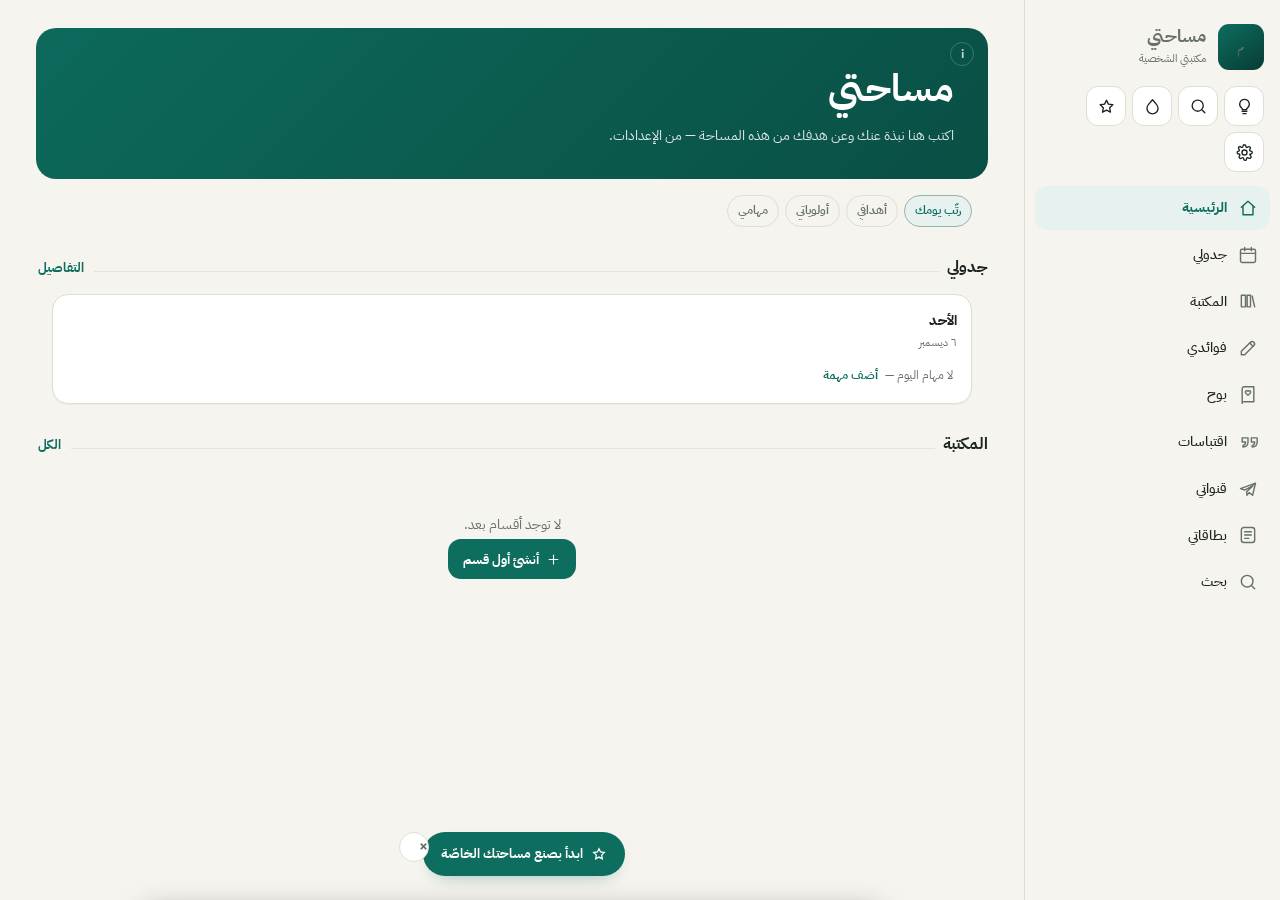
==== site/index.html @ 64d1a6f1 "عامل الخدمة: لا يكرّر تخزين نماذج التفريغ — 2.3.1 Co-Authored-By: Claude Fable 5.1 <noreply@anthropi" ====
<!DOCTYPE html>
<html lang="ar" dir="rtl">
<head>
<meta charset="utf-8">
<meta name="viewport" content="width=device-width, initial-scale=1, viewport-fit=cover, interactive-widget=resizes-content">
<meta name="color-scheme" content="light dark">
<meta name="theme-color" content="#0d6e5f">
<meta name="description" content="مساحتي — مكتبتك الشخصية: دروسك وملفاتك وفوائدك وجدولك في مكان واحد، تعمل على هاتفك وحاسوبك وتحفظ كل شيء في جهازك.">
<meta name="application-name" content="مساحتي">
<meta name="apple-mobile-web-app-capable" content="yes">
<meta name="mobile-web-app-capable" content="yes">
<meta name="apple-mobile-web-app-status-bar-style" content="black-translucent">
<meta name="apple-mobile-web-app-title" content="مساحتي">
<meta name="format-detection" content="telephone=no">
<meta property="og:title" content="مساحتي — مكتبتي الشخصية">
<meta property="og:description" content="دروسك وملفاتك وفوائدك وجدولك في مكان واحد.">
<meta property="og:type" content="website">
<meta property="og:image" content="icons/og.jpg">
<title>مساحتي</title>
<link rel="manifest" href="manifest.webmanifest">
<link rel="icon" href="icons/favicon.svg" type="image/svg+xml">
<link rel="icon" href="icons/icon-192.png" sizes="192x192" type="image/png">
<link rel="apple-touch-icon" href="icons/apple-touch-icon.png">
<link rel="preconnect" href="https://fonts.googleapis.com">
<link rel="preconnect" href="https://fonts.gstatic.com" crossorigin>
<link id="fontsCore" href="https://fonts.googleapis.com/css2?family=IBM+Plex+Sans+Arabic:wght@400;500;600;700&family=Amiri:wght@400;700&family=Aref+Ruqaa:wght@400;700&display=swap" rel="stylesheet">
<script id="pdfjs" src="lib/pdf.min.js" defer></script>
<style>
:root{
  --acc:#0d6e5f;
  --bg:#f7f5f0; --bg2:#efece4; --card:#fff; --ink:#1d2321; --muted:#6c7471;
  --line:#e4dfd4; --acc-soft:#e7f1ef; --gold:#a97f2e; --gold-soft:#f6efdd;
  --shadow:0 1px 2px rgba(24,38,34,.05), 0 8px 24px -12px rgba(24,38,34,.18);
  --radius:18px;
  --ui:'IBM Plex Sans Arabic','Tajawal','Segoe UI',Tahoma,system-ui,sans-serif;
  --serif:'Amiri','Noto Naskh Arabic','Traditional Arabic',serif;
  --disp:'Aref Ruqaa','Amiri',serif;
  --side:256px;
  --safeb:env(safe-area-inset-bottom, 0px);
}
@media (prefers-color-scheme: dark){
  :root:not([data-theme="light"]){
    --bg:#101413; --bg2:#171c1a; --card:#191f1d; --ink:#e9eae7; --muted:#99a29e;
    --line:#293230; --acc-soft:#14302b; --gold:#d9b463; --gold-soft:#2a2418;
    --shadow:0 1px 2px rgba(0,0,0,.3), 0 12px 28px -14px rgba(0,0,0,.7);
  }
}
:root[data-theme="dark"]{
  --bg:#101413; --bg2:#171c1a; --card:#191f1d; --ink:#e9eae7; --muted:#99a29e;
  --line:#293230; --acc-soft:#14302b; --gold:#d9b463; --gold-soft:#2a2418;
  --shadow:0 1px 2px rgba(0,0,0,.3), 0 12px 28px -14px rgba(0,0,0,.7);
}
/* شامواه: ورق مصفرّ يريح العين */
:root[data-theme="sepia"]{
  --bg:#f2e8d5; --bg2:#ebdfc7; --card:#faf3e4; --ink:#3b3226; --muted:#7d705c;
  --line:#ddcfb4; --acc-soft:#e3ecdf; --gold:#96702a; --gold-soft:#f0e3c6;
  --shadow:0 1px 2px rgba(80,60,30,.07), 0 8px 22px -14px rgba(80,60,30,.3);
}
*{box-sizing:border-box}
body{margin:0;background:var(--bg);color:var(--ink);font-family:var(--ui);font-size:15px;
  direction:rtl;-webkit-text-size-adjust:100%;overflow-wrap:anywhere;
  padding-bottom:calc(150px + var(--safeb))}
a{color:inherit;text-decoration:none}
button{font-family:inherit;color:inherit;border:0;background:none;cursor:pointer}
img{display:block;max-width:100%}
:focus-visible{outline:2px solid var(--acc);outline-offset:2px;border-radius:8px}
@media (prefers-reduced-motion:reduce){*{transition:none!important;animation:none!important}}

header{position:sticky;top:0;padding-top:env(safe-area-inset-top,0px);z-index:40;
  background:color-mix(in srgb,var(--bg) 88%,transparent);backdrop-filter:blur(14px) saturate(1.3);
  border-bottom:1px solid var(--line)}
.hwrap{max-width:1100px;margin:0 auto;padding:10px 16px;display:flex;align-items:center;gap:10px}
.brand{display:flex;align-items:center;gap:10px;min-width:0}
.logo{width:36px;height:36px;border-radius:11px;background:linear-gradient(145deg,var(--acc),color-mix(in srgb,var(--acc) 55%,#000));
  display:grid;place-items:center;color:#fff;font-weight:800;font-size:16px;flex:none;box-shadow:var(--shadow);font-family:var(--disp)}
.brand b{font-size:15.5px;font-weight:800;display:block;line-height:1.25}
.logo.haspic{background-size:cover;background-position:center;color:transparent;font-size:0}
.avprev{width:44px;height:44px;border-radius:14px;display:grid;place-items:center;flex:none;
  background:var(--acc-soft);color:var(--acc);font-weight:800;font-size:17px;
  background-size:cover;background-position:center;border:1px solid var(--line)}
.brand span{font-size:11.5px;color:var(--muted)}
.hbtns{margin-inline-start:auto;display:flex;gap:6px}
.iconbtn{width:38px;height:38px;border-radius:12px;display:grid;place-items:center;border:1px solid var(--line);
  background:var(--card);transition:.15s}
.iconbtn:hover{border-color:var(--acc);color:var(--acc)}
.iconbtn svg{width:19px;height:19px;stroke:currentColor;fill:none;stroke-width:1.7;stroke-linecap:round;stroke-linejoin:round}
.iconbtn.on svg{fill:var(--gold);stroke:var(--gold)}
@media(max-width:520px){
  .hwrap{padding:9px 12px;gap:8px}
  #brandTag{display:none}
  .hbtns{gap:4px}
  .iconbtn{width:34px;height:34px;border-radius:10px}
  .iconbtn svg{width:17px;height:17px}
}
@media(max-width:360px){ .iconbtn{width:31px;height:31px} .iconbtn svg{width:16px;height:16px} }
nav.top{display:none;border-bottom:1px solid var(--line);background:var(--bg)}
nav.top .in{max-width:1100px;margin:0 auto;padding:0 16px;display:flex;gap:2px;flex-wrap:wrap}
nav.top a{padding:11px 13px;font-size:14px;font-weight:500;color:var(--muted);border-bottom:2px solid transparent}
nav.top a.on{color:var(--acc);border-color:var(--acc);font-weight:700}
main{max-width:1100px;margin:0 auto;padding:18px 16px 40px}

/* ---------- home ---------- */
.hero{border-radius:24px;padding:26px 20px;margin-bottom:18px;position:relative;overflow:hidden;
  background:linear-gradient(140deg,color-mix(in srgb,var(--acc) 92%,#000),color-mix(in srgb,var(--acc) 55%,#000));
  color:#fff;box-shadow:var(--shadow)}
.hero::after{content:'';position:absolute;inset:0;opacity:.14;pointer-events:none;
  background:radial-gradient(circle at 80% 10%,#fff,transparent 45%),
             repeating-linear-gradient(45deg,rgba(255,255,255,.35) 0 2px,transparent 2px 22px)}
.hero h1{position:relative;font-family:var(--disp);font-size:34px;margin:0 0 6px;line-height:1.35;text-wrap:balance}
.hero .contbtn{position:relative;z-index:2}
.hero p{position:relative;margin:0;opacity:.92;font-size:14px;line-height:1.9;max-width:60ch}
.hstats{position:relative;display:flex;gap:7px;flex-wrap:wrap;margin-top:16px}
.hstats span{font-size:11.5px;background:rgba(255,255,255,.16);border:1px solid rgba(255,255,255,.22);
  padding:5px 11px;border-radius:99px}
.hstats b{font-weight:800}

.wall{position:relative;border-radius:22px;padding:18px 14px 22px;margin-bottom:20px;
  background:var(--bg2);border:1px solid var(--line);
  background-image:radial-gradient(color-mix(in srgb,var(--ink) 9%,transparent) 1px,transparent 1px);
  background-size:14px 14px}
.wall .rope{height:2px;background:color-mix(in srgb,var(--ink) 22%,transparent);margin:6px 8px 20px;border-radius:2px}
.notes{display:flex;flex-wrap:wrap;gap:12px;justify-content:center;align-items:flex-start}
.note{position:relative;max-width:min(300px,90vw);min-width:120px;padding:18px 14px 12px;border-radius:4px;
  font-family:var(--serif);line-height:1.9;color:#2a2622;cursor:pointer;flex:0 1 auto;
  box-shadow:0 10px 20px -10px rgba(0,0,0,.45);transition:.18s}
.note:hover{transform:translateY(-3px) rotate(0deg)!important}
.note::before{content:'';position:absolute;top:-7px;left:50%;transform:translateX(-50%);
  width:16px;height:16px;border-radius:50%;background:#c05d4a;box-shadow:0 2px 4px rgba(0,0,0,.35)}
.note small{display:block;margin-top:10px;font-family:var(--ui);font-size:10.5px;opacity:.6}
.contbtn{position:relative;display:inline-flex;align-items:center;gap:8px;margin-top:16px;
  background:rgba(255,255,255,.18);border:1px solid rgba(255,255,255,.3);color:#fff;
  padding:10px 16px;border-radius:14px;font-size:13.5px;font-weight:800;backdrop-filter:blur(4px)}
.contbtn svg{width:17px;height:17px;stroke:currentColor;fill:currentColor;stroke-width:0}
.contbtn:hover{background:rgba(255,255,255,.28)}
.wallempty{text-align:center;color:var(--muted);font-size:13px;padding:18px 8px;line-height:2}

.sechead{display:flex;align-items:baseline;gap:8px;margin:26px 0 12px}
.sechead h2{font-size:17px;margin:0;font-weight:800}
.sechead .ln{flex:1;height:1px;background:var(--line)}
.sechead a,.sechead button{font-size:12.5px;color:var(--acc);font-weight:700}

.grid{display:grid;grid-template-columns:repeat(auto-fill,minmax(230px,1fr));gap:11px}
.tile{background:var(--card);border:1px solid var(--line);border-radius:var(--radius);padding:14px;
  box-shadow:var(--shadow);display:flex;gap:11px;align-items:center;transition:.15s}
.tile:hover{border-color:color-mix(in srgb,var(--acc) 45%,var(--line))}
.tile .ic{width:42px;height:42px;border-radius:13px;display:grid;place-items:center;flex:none;
  background:var(--acc-soft);color:var(--acc);font-weight:800}
.tile .ic svg{width:21px;height:21px;stroke:currentColor;fill:none;stroke-width:1.7;stroke-linecap:round}
.tile b{display:block;font-size:14.5px;font-weight:700}
.tile small{color:var(--muted);font-size:11.5px}

/* ---------- rows ---------- */
.rows{display:flex;flex-direction:column;gap:9px}
.row{display:flex;gap:11px;align-items:center;background:var(--card);border:1px solid var(--line);
  border-radius:var(--radius);padding:11px;box-shadow:var(--shadow);transition:.15s;position:relative}
.row:hover{border-color:color-mix(in srgb,var(--acc) 45%,var(--line))}
.badge{width:52px;height:52px;border-radius:14px;flex:none;display:grid;place-items:center}
.badge svg{width:22px;height:22px;stroke:currentColor;fill:none;stroke-width:1.7;stroke-linecap:round;stroke-linejoin:round}
.b-pdf{background:var(--gold-soft);color:var(--gold)}
.b-audio{background:var(--acc-soft);color:var(--acc)}
.b-video{background:#fde9e4;color:#c0553a}
.b-youtube{background:#ffe3e3;color:#c33}
.b-text{background:#e8ecfb;color:#4257a8}
.b-link{background:#e7f3ff;color:#2f6ea8}
.b-img{background:#eaf7ec;color:#3b8a53}
@media (prefers-color-scheme: dark){:root:not([data-theme="light"]) .b-video{background:#33211c;color:#e08a6d}
  :root:not([data-theme="light"]) .b-text{background:#1c2236;color:#8ea0e8}
  :root:not([data-theme="light"]) .b-youtube{background:#341d1d;color:#e08080}
  :root:not([data-theme="light"]) .b-link{background:#17293a;color:#7fb2e0}
  :root:not([data-theme="light"]) .b-img{background:#17301f;color:#7cc48f}}
:root[data-theme="dark"] .b-video{background:#33211c;color:#e08a6d}
:root[data-theme="dark"] .b-text{background:#1c2236;color:#8ea0e8}
:root[data-theme="dark"] .b-youtube{background:#341d1d;color:#e08080}
:root[data-theme="dark"] .b-link{background:#17293a;color:#7fb2e0}
:root[data-theme="dark"] .b-img{background:#17301f;color:#7cc48f}
.rmeta{min-width:0;flex:1}
.rmeta b{display:block;font-size:14.5px;font-weight:700;line-height:1.45}
.rmeta .s{font-size:12px;color:var(--muted);margin-top:3px;display:flex;gap:8px;flex-wrap:wrap;align-items:center}
.pill{font-size:10.5px;padding:2px 7px;border-radius:99px;background:var(--bg2);color:var(--muted);border:1px solid var(--line)}
.pill.ok{background:var(--acc-soft);color:var(--acc);border-color:transparent}
.pill.note{background:var(--gold-soft);color:var(--gold);border-color:transparent}
.playbtn{width:38px;height:38px;border-radius:50%;flex:none;display:grid;place-items:center;
  background:var(--acc);color:#fff;box-shadow:0 4px 12px -4px var(--acc)}
.playbtn svg{width:16px;height:16px;fill:currentColor;stroke:none}
.favbtn{width:32px;height:32px;border-radius:10px;display:grid;place-items:center;border:1px solid var(--line);
  background:var(--bg2);color:var(--muted);flex:none}
.favbtn svg{width:16px;height:16px;stroke:currentColor;fill:none;stroke-width:1.7}
.favbtn.on{color:var(--gold);border-color:color-mix(in srgb,var(--gold) 45%,var(--line))}
.favbtn.on svg{fill:var(--gold)}
.rowdone{position:absolute;inset-inline-start:-1px;top:14px;bottom:14px;width:3px;border-radius:99px;background:var(--acc)}

/* ---------- detail / viewers ---------- */
.back{display:inline-flex;align-items:center;gap:6px;font-size:13.5px;color:var(--muted);margin-bottom:12px;font-weight:700}
.back svg{width:16px;height:16px;stroke:currentColor;fill:none;stroke-width:2;stroke-linecap:round}
.panel{background:var(--card);border:1px solid var(--line);border-radius:22px;box-shadow:var(--shadow);overflow:hidden}
.phead{padding:16px}
.phead .kind{font-size:11.5px;font-weight:700;color:var(--acc);margin-bottom:5px}
.phead h1{font-size:21px;margin:0 0 5px;line-height:1.35;text-wrap:balance}
.phead p{margin:0;color:var(--muted);font-size:13px}
.acts{display:flex;gap:8px;flex-wrap:wrap;padding:0 16px 16px}
.btn{display:inline-flex;align-items:center;gap:7px;padding:9px 14px;border-radius:13px;font-size:13px;
  font-weight:700;border:1px solid var(--line);background:var(--bg2);transition:.15s}
.btn svg{width:16px;height:16px;stroke:currentColor;fill:none;stroke-width:1.8;stroke-linecap:round;stroke-linejoin:round}
.btn.pri{background:var(--acc);color:#fff;border-color:transparent}
.btn.gold{background:var(--gold);color:#fff;border-color:transparent}
.btn:hover{filter:brightness(1.05)}
.viewer{width:100%;height:min(76vh,760px);border:0;border-top:1px solid var(--line);background:var(--bg2);display:block}
video.viewer{height:auto;max-height:74vh;background:#000}
.fallback{padding:14px 16px;border-top:1px solid var(--line);display:none;flex-direction:column;gap:10px;
  font-size:12.5px;color:var(--muted);line-height:1.9;background:var(--bg2)}
.fallback>div:first-child{display:flex;gap:9px;align-items:flex-start}
.fallback svg{width:17px;height:17px;flex:none;margin-top:3px;stroke:currentColor;fill:none;stroke-width:1.8}
.fallback.show{display:flex}
.vtools{display:flex;gap:7px;align-items:center;flex-wrap:wrap;padding:11px 16px 0;font-size:12.5px;color:var(--muted)}
.vtools .chip{display:inline-flex;align-items:center;gap:6px;padding:7px 12px;border-radius:999px;
  border:1px solid var(--line);background:var(--card);color:var(--ink);font:inherit;font-size:12.5px;cursor:pointer}
.vtools .chip svg{width:15px;height:15px;stroke:currentColor;fill:none;stroke-width:1.7}
.vtools .vhint{flex:1 1 100%;font-size:11.5px;line-height:1.75;margin-top:2px}
.ytswitch{display:flex;gap:7px;align-items:center;flex-wrap:wrap;padding:11px 16px 0;font-size:12.5px;color:var(--muted)}
.ytswitch .chip{display:inline-flex;align-items:center;gap:5px;padding:6px 11px;border-radius:999px;
  border:1px solid var(--line);background:var(--card);color:var(--ink);font:inherit;font-size:12.5px;cursor:pointer;text-decoration:none}
.ytswitch .chip.on{background:var(--acc);color:#fff;border-color:transparent}
.ytswitch .chip svg{width:14px;height:14px;stroke:currentColor;fill:none;stroke-width:1.8}
.fallback.always{display:flex}
.fallback.warn{background:var(--gold-soft);color:var(--ink);border-top-color:color-mix(in srgb,var(--gold) 40%,transparent)}
.tgframe{height:520px;background:var(--bg2)}
.pdftools{display:flex;gap:8px;align-items:center;padding:11px 16px 0;flex-wrap:wrap;font-size:12.5px;color:var(--muted)}
.drawtip{display:none;margin:9px 16px 0;padding:9px 12px;border-radius:12px;font-size:12.5px;line-height:1.75;
  background:var(--gold-soft);color:#6b5113;border:1px solid color-mix(in srgb,var(--gold) 35%,transparent)}
.drawtip.on{display:block}
.tgl{display:inline-flex;align-items:center;gap:7px;padding:8px 13px;border-radius:12px;border:1px solid var(--line);
  background:var(--bg2);font-size:13px;font-weight:700}
.tgl.on{background:var(--gold);color:#fff;border-color:transparent}
.tgl svg{width:16px;height:16px;stroke:currentColor;fill:none;stroke-width:1.8}
.swatches{display:flex;gap:6px}
.swatch{width:26px;height:26px;border-radius:50%;border:2px solid transparent;box-shadow:0 0 0 1px var(--line) inset;flex:none;padding:0}
.swatch.on{border-color:var(--ink)}
.pdfbox{position:relative;border-top:1px solid var(--line);background:var(--bg2);max-height:min(76vh,780px);
  overflow:auto;-webkit-overflow-scrolling:touch;padding:12px;display:flex;flex-direction:column;gap:12px}
.pdfbox.full{position:fixed;inset:0;z-index:100;max-height:none;border-radius:0;
  padding:10px 10px calc(14px + var(--safeb));background:var(--bg)}
body.reading .pdfbox.full{padding:8px 12px}
body.rdwide .pdfbox.full{padding-inline:0}
body.reading .pdfbox.full .pg{box-shadow:none;border-radius:4px}
@media(min-width:820px){ body.reading:not(.rdwide) .pdfbox.full .pg{max-width:780px;margin:0 auto} }
.pdfbox .pg{width:100%;flex:0 0 auto;background:#fff;border-radius:8px;overflow:hidden;position:relative;
  box-shadow:0 2px 10px -4px rgba(0,0,0,.35)}
.pdfbox .pg canvas{display:block;width:100%;height:auto}
.pdfmsg{padding:24px 14px;text-align:center;color:var(--muted);font-size:13px}
.resume{position:sticky;top:6px;z-index:5;align-self:center;background:var(--acc);color:#fff;font-size:12px;
  font-weight:700;padding:6px 13px;border-radius:99px;box-shadow:var(--shadow);transition:opacity .5s}
.resume.fade{opacity:0}
.fsbar{position:fixed;top:0;inset-inline:0;z-index:101;display:none;align-items:center;gap:10px;
  padding:9px 14px;padding-top:calc(9px + env(safe-area-inset-top,0px));
  background:color-mix(in srgb,var(--card) 95%,transparent);backdrop-filter:blur(12px);
  border-bottom:1px solid var(--line);font-size:13px;font-weight:700}
.fsbar.on{display:none}
/* ===== بيئة القراءة ===== */
body.reading{overflow:hidden}
.rdtop,.rdbot{position:fixed;inset-inline:0;z-index:110;display:none;
  background:color-mix(in srgb,var(--card) 92%,transparent);backdrop-filter:blur(14px);
  align-items:center;gap:4px;padding:8px 10px}
.rdtop{top:0;padding-top:calc(8px + env(safe-area-inset-top));border-bottom:1px solid var(--line)}
.rdbot{bottom:0;padding-bottom:calc(10px + env(safe-area-inset-bottom));border-top:1px solid var(--line);
  flex-direction:column;gap:6px}
body.reading.bars .rdtop,body.reading.bars .rdbot{display:flex}
.rdtop .rb{width:40px;height:40px;border-radius:12px;display:grid;place-items:center;flex:none;
  background:none;border:0;color:var(--ink);cursor:pointer}
.rdtop .rb svg{width:21px;height:21px;stroke:currentColor;fill:none;stroke-width:1.8;stroke-linecap:round;stroke-linejoin:round}
.rdtop .rb.on{background:var(--acc-soft);color:var(--acc)}
.rdtop .rt{flex:1;min-width:0;font-size:13px;font-weight:700;text-align:center;
  white-space:nowrap;overflow:hidden;text-overflow:ellipsis;padding:0 4px}
.rdbot input[type=range]{width:100%}
.rdbot .rdpg{font-size:12.5px;color:var(--muted);font-weight:700;font-variant-numeric:tabular-nums}
.rdbot .rdrow{display:flex;align-items:center;gap:10px;width:100%}
.rdhl{display:flex;gap:8px;align-items:center;justify-content:center;width:100%}
.rdhl .swatch{width:24px;height:24px}
.rdtip{position:fixed;z-index:109;inset-inline:0;top:50%;transform:translateY(-50%);
  text-align:center;pointer-events:none;opacity:0;transition:opacity .4s}
.rdtip.on{opacity:1}
.rdtip span{background:rgba(20,26,24,.82);color:#fff;font-size:12.5px;padding:8px 14px;border-radius:999px}
.hlayer{position:absolute;inset:0;pointer-events:none}
.hlayer.draw{pointer-events:auto;touch-action:pan-y;cursor:crosshair}
.hmark{position:absolute;width:20px;height:20px;margin:-10px -10px 0 0;border-radius:50%;
  border:2.5px solid var(--gold);background:color-mix(in srgb,var(--gold) 22%,transparent);
  pointer-events:none;animation:pulse 1.2s ease-in-out infinite}
@keyframes pulse{0%,100%{transform:scale(1);opacity:1}50%{transform:scale(1.35);opacity:.65}}
.hrect{position:absolute;border-radius:5px;mix-blend-mode:multiply;pointer-events:auto;cursor:pointer;border:1px solid rgba(0,0,0,.12)}
.hrect.has{outline:2px solid var(--gold);outline-offset:-1px}
mark.hl{background:var(--hc,#ffe27a);color:#16201d;border-radius:3px;padding:0 1px;cursor:pointer;
  box-decoration-break:clone;-webkit-box-decoration-break:clone}
mark.hl.has{box-shadow:inset 0 -2.5px 0 var(--gold)}
.seltool{position:fixed;z-index:120;display:flex;gap:7px;align-items:center;background:var(--card);
  border:1px solid var(--line);border-radius:15px;padding:8px 10px;box-shadow:var(--shadow)}
.seltool button.mini{font-size:12px;font-weight:700;color:var(--acc);padding:4px 6px}
.article{padding:8px 18px 24px;font-family:var(--serif);font-size:var(--asz,19px);line-height:2.1;
  border-top:1px solid var(--line);max-width:64ch;white-space:pre-wrap}
.fsz{display:flex;gap:6px;align-items:center;font-size:12px;color:var(--muted);padding:12px 18px 0}

/* ---------- forms / sheets ---------- */
.fieldset{background:var(--card);border:1px solid var(--line);border-radius:20px;box-shadow:var(--shadow);
  padding:15px;display:grid;gap:12px}
.field label{display:block;font-size:12.5px;font-weight:700;color:var(--muted);margin-bottom:6px}
.field input[type=text],.field input[type=url],.field input[type=number],.field select,textarea{
  width:100%;padding:11px 12px;border-radius:12px;border:1px solid var(--line);background:var(--bg2);
  color:var(--ink);font-family:inherit;font-size:14.5px;outline:none}
textarea{min-height:120px;font-family:var(--serif);font-size:17px;line-height:1.95;resize:vertical}
.field input:focus,.field select:focus,textarea:focus{border-color:var(--acc);background:var(--card)}
.sheet{position:fixed;inset:0;z-index:130;background:rgba(10,15,13,.5);display:flex;align-items:flex-end;justify-content:center}
.sheetcard{background:var(--card);width:min(560px,100%);border-radius:22px 22px 0 0;padding:16px;
  box-shadow:var(--shadow);max-height:88vh;overflow:auto;padding-bottom:calc(16px + var(--safeb))}
.sheetcard h3{margin:0 0 10px;font-size:15.5px;font-weight:800}
.sheetrow{display:flex;gap:8px;align-items:center;margin-top:12px;flex-wrap:wrap}
.danger{color:#b4472e;font-weight:700;font-size:13px;padding:9px 12px;border-radius:12px;border:1px solid var(--line)}
.quote{font-family:var(--serif);font-size:16px;line-height:1.95;background:var(--bg2);border-radius:12px;
  padding:10px 12px;margin-bottom:12px;max-height:160px;overflow:auto}
@media(min-width:820px){.sheet{align-items:center}.sheetcard{border-radius:22px}}
.rich{min-height:40vh;max-height:52vh;overflow:auto;padding:13px;border-radius:14px;border:1px solid var(--line);
  background:var(--bg2);font-family:var(--serif);font-size:18px;line-height:2;outline:none}
.rich:focus{border-color:var(--acc);background:var(--card)}
.rtools{display:flex;gap:6px;margin-bottom:8px}
.rtools{flex-wrap:wrap;align-items:center}
.rtools button{width:38px;height:34px;border-radius:10px;border:1px solid var(--line);background:var(--bg2);font-weight:800}
.rtsep{width:1px;height:24px;background:var(--line);margin:0 2px}
.rtools .rtsw{width:30px;height:30px;border-radius:50%;border:1.5px solid var(--line);padding:0;font-size:14px}
.rtools .rtsw.fg{background:var(--card);font-weight:900}
.rtools .rtsw.more{background:var(--bg2);color:var(--muted);font-size:17px;line-height:1}
.chips{display:flex;gap:7px;flex-wrap:wrap;margin-bottom:12px}
.chip{padding:7px 13px;border-radius:99px;border:1px solid var(--line);background:var(--card);
  font-size:12.5px;font-weight:700;color:var(--muted);white-space:nowrap}
.chip.on{background:var(--acc);color:#fff;border-color:transparent}
.empty{text-align:center;color:var(--muted);padding:40px 10px;font-size:14px;line-height:2}
.ncard{background:var(--card);border:1px solid var(--line);border-radius:var(--radius);padding:13px 14px;
  box-shadow:var(--shadow);margin-bottom:10px}
.ncard .t{font-size:13px;font-weight:800;color:var(--acc);display:block}
.ncard .b{font-family:var(--serif);font-size:17px;line-height:2}
.b.one{white-space:nowrap;overflow:hidden;text-overflow:ellipsis;line-height:1.9}
.tap{cursor:pointer}
mark{background:var(--gold-soft);color:inherit;border-radius:4px;padding:0 2px;font-weight:700}
.sbox{position:relative;margin-bottom:14px}
.sbox input{width:100%;padding:13px 42px 13px 14px;border-radius:15px;border:1px solid var(--line);
  background:var(--card);color:var(--ink);font-family:inherit;font-size:14.5px;outline:none;box-shadow:var(--shadow)}
.sbox svg{position:absolute;inset-inline-start:14px;top:50%;transform:translateY(-50%);width:18px;height:18px;
  stroke:var(--muted);fill:none;stroke-width:1.8}
.editor{display:grid;gap:14px}
@media(min-width:900px){.editor{grid-template-columns:minmax(0,1fr) 380px;align-items:start}}
.preview{background:var(--bg2);border:1px solid var(--line);border-radius:20px;padding:14px;
  display:flex;flex-direction:column;align-items:center;gap:12px;position:sticky;top:76px}
.preview canvas{width:100%;max-width:330px;height:auto;border-radius:10px;box-shadow:0 10px 30px -12px rgba(0,0,0,.5)}
.cgrid{display:grid;grid-template-columns:repeat(auto-fill,minmax(150px,1fr));gap:12px}
.cthumb{background:var(--card);border:1px solid var(--line);border-radius:18px;box-shadow:var(--shadow);
  padding:9px;display:flex;flex-direction:column;gap:8px}
.cthumb canvas{width:100%;height:auto;border-radius:10px;display:block;cursor:pointer}
.cthumb .r{display:flex;gap:6px;align-items:center}
.cthumb .t{font-size:12px;font-weight:700;white-space:nowrap;overflow:hidden;text-overflow:ellipsis;flex:1}
.pal{display:flex;gap:8px;flex-wrap:wrap;align-items:center}
.pal button[data-pal]{width:34px;height:34px;border-radius:11px;border:2px solid transparent;
  box-shadow:0 0 0 1px var(--line) inset;flex:none;padding:0}
.pal .chip{flex:none}
input[type=color]{width:38px;height:34px;border:1px solid var(--line);border-radius:11px;background:var(--bg2);padding:2px}

/* ---------- player ---------- */
#player{position:fixed;inset-inline:0;bottom:0;z-index:60;transform:translateY(105%);transition:transform .3s cubic-bezier(.3,.9,.3,1)}
#player.up{transform:none}
.pin{max-width:1100px;margin:0 auto;padding:0 10px calc(64px + var(--safeb))}
.pcard{background:color-mix(in srgb,var(--card) 96%,transparent);backdrop-filter:blur(16px);
  border:1px solid var(--line);border-radius:18px;box-shadow:0 -6px 30px -12px rgba(0,0,0,.35);padding:9px 11px 10px}
.prow{display:flex;align-items:center;gap:9px}
.pt{min-width:0;flex:1}
.pt b{display:block;font-size:13px;font-weight:700;white-space:nowrap;overflow:hidden;text-overflow:ellipsis}
.pt small{color:var(--muted);font-size:11px}
.pbtn{width:32px;height:32px;border-radius:10px;display:grid;place-items:center;color:var(--muted);flex:none}
.pbtn svg{width:17px;height:17px;stroke:currentColor;fill:none;stroke-width:1.8;stroke-linecap:round;stroke-linejoin:round}
.pbtn.main{width:42px;height:42px;border-radius:50%;background:var(--acc);color:#fff}
.pbtn.main svg{width:18px;height:18px;fill:currentColor;stroke:none}
.rate{font-size:11.5px;font-weight:800;color:var(--acc);padding:5px 8px;border-radius:9px;background:var(--acc-soft);flex:none}
.seek{display:flex;align-items:center;gap:8px;margin-top:7px;font-size:10.5px;color:var(--muted);font-variant-numeric:tabular-nums}
input[type=range]{-webkit-appearance:none;appearance:none;flex:1;height:4px;border-radius:99px;background:var(--line);outline:none}
input[type=range]::-webkit-slider-thumb{-webkit-appearance:none;width:13px;height:13px;border-radius:50%;
  background:var(--acc);cursor:pointer;box-shadow:0 0 0 3px color-mix(in srgb,var(--acc) 22%,transparent)}
input[type=range]::-moz-range-thumb{width:13px;height:13px;border:0;border-radius:50%;background:var(--acc)}
.tabbar{position:fixed;inset-inline:0;bottom:0;z-index:70;background:color-mix(in srgb,var(--card) 94%,transparent);
  backdrop-filter:blur(16px);border-top:1px solid var(--line);display:flex;padding-bottom:var(--safeb)}
.tabbar a{flex:1;padding:8px 2px 9px;text-align:center;color:var(--muted);font-size:10.5px;font-weight:700;
  min-width:0;overflow:hidden}
.tabbar a span{display:block;white-space:nowrap;overflow:hidden;text-overflow:ellipsis}
/* إن كثُرت الأقسام ضاقت الخانات ثم انزلق الشريط أفقيًّا — ولا «مزيد» */
.tabbar.many{overflow-x:auto;scrollbar-width:none}
.tabbar.many::-webkit-scrollbar{display:none}
.tabbar.many a{flex:0 0 auto;min-width:16.4vw;font-size:9.6px;padding-inline:1px}
.tabbar.many::after{content:'';position:sticky;inset-inline-start:0;width:18px;flex:0 0 0;
  background:linear-gradient(to right,var(--card),transparent);pointer-events:none;align-self:stretch}
.tabbar.many svg{width:19px;height:19px}
@media(min-width:560px){.tabbar.many a{min-width:0;flex:1}}
.tabbar a.on{color:var(--acc)}
.tabbar .moretab{flex:1;padding:8px 2px 9px;text-align:center;color:var(--muted);font-size:10.5px;
  font-weight:700;background:none;border:0;font-family:inherit;cursor:pointer}
.tabbar .moretab svg{width:21px;height:21px;margin:0 auto 3px;display:block;stroke:currentColor;fill:none;stroke-width:1.7}
.tabbar .moretab span{display:block}
.morelist{display:grid;grid-template-columns:repeat(auto-fill,minmax(112px,1fr));gap:8px}
.morecell{display:flex;flex-direction:column;align-items:center;gap:7px;padding:14px 8px;border-radius:15px;
  background:var(--bg2);border:1px solid var(--line);text-decoration:none;color:var(--ink)}
.morecell .ic{width:38px;height:38px;border-radius:12px;display:grid;place-items:center;
  background:var(--acc-soft);color:var(--acc)}
.morecell .ic svg{width:19px;height:19px;stroke:currentColor;fill:none;stroke-width:1.7}
.morecell b{font-size:12.5px;font-weight:700;text-align:center;line-height:1.5}
/* زرّ الشرح i */
.ibtn{width:24px;height:24px;border-radius:50%;border:1px solid var(--line);background:var(--bg2);
  color:var(--muted);font-weight:800;font-size:12px;font-family:inherit;cursor:pointer;flex:none;line-height:1}
.ibtn:active{background:var(--acc-soft);color:var(--acc)}
.heroi{position:absolute;z-index:3;inset-inline-start:14px;top:14px;width:24px;height:24px;border-radius:50%;
  background:rgba(255,255,255,.18);border:1px solid rgba(255,255,255,.3);color:#fff;
  font-weight:800;font-size:12px;font-family:inherit;cursor:pointer;line-height:1}
.helplist{display:flex;flex-direction:column;gap:10px;margin:4px 0 2px}
.helprow b{display:block;font-size:13px;margin-bottom:2px}
.helprow span{display:block;font-size:12.5px;color:var(--muted);line-height:1.9}
/* زرّ البداية العائم */
.startbtn{position:fixed;z-index:78;inset-inline:0;bottom:calc(70px + env(safe-area-inset-bottom));
  display:flex;justify-content:center;pointer-events:none}
.startbtn button{pointer-events:auto;display:inline-flex;align-items:center;gap:8px;
  background:var(--acc);color:#fff;border:0;border-radius:999px;padding:11px 18px;
  font:inherit;font-size:13px;font-weight:800;box-shadow:0 10px 26px -10px rgba(13,110,95,.7);cursor:pointer}
.startbtn button svg{width:16px;height:16px;stroke:currentColor;fill:none;stroke-width:1.9}
.startbtn .x{margin-inline-start:-6px;background:var(--card);color:var(--muted);
  width:30px;height:30px;padding:0;border:1px solid var(--line);box-shadow:none;font-size:15px}
@media(min-width:900px){.startbtn{bottom:24px}}
/* الهامش المرتبط بمقرَّر */
.wref{display:inline-flex;align-items:center;gap:6px;font-size:11.5px;color:var(--acc);
  background:var(--acc-soft);border-radius:999px;padding:3px 10px;margin-bottom:7px;text-decoration:none}
.wref svg{width:13px;height:13px;stroke:currentColor;fill:none;stroke-width:1.8}
/* الوضع البسيط: إخفاء ما وُسم تفصيليًّا */
body.lite .advonly{display:none!important}
.tabbar svg{width:21px;height:21px;margin:0 auto 3px;display:block;stroke:currentColor;fill:none;stroke-width:1.7;stroke-linecap:round}
@media(min-width:820px){
  body{padding-bottom:120px}
  nav.top{display:block}
  .tabbar{display:none}
  .pin{padding-bottom:14px;max-width:780px}
  .hero h1{font-size:42px}
  .rows{display:grid;grid-template-columns:repeat(auto-fill,minmax(420px,1fr));gap:10px}
  .rows.one{display:flex}
}

/* ===== الجدول والمهام ===== */
.herotop{position:relative;z-index:2;display:flex;gap:12px;align-items:flex-start;justify-content:space-between;flex-wrap:nowrap}
.todaypill{display:inline-flex;align-items:center;gap:9px;padding:9px 13px;border-radius:999px;
  background:var(--card);border:1px solid var(--line);box-shadow:var(--shadow);max-width:min(100%,320px)}
.todaypill svg{width:17px;height:17px;flex:none;stroke:var(--acc);fill:none;stroke-width:1.7}
.todaypill b{display:block;font-size:12.5px;line-height:1.5;color:var(--ink)}
.todaypill small{display:block;font-size:11px;color:var(--muted)}
.ptabs{display:flex;gap:7px;flex-wrap:wrap;padding:0 16px 12px}
.ptabs .chip{display:inline-flex;padding:7px 13px;border-radius:999px;border:1px solid var(--line);
  background:var(--card);color:var(--ink);font-size:12.5px;font-weight:700;text-decoration:none}
.ptabs .chip.on{background:var(--acc);color:#fff;border-color:transparent}
.pcardx{margin:0 16px 14px;padding:14px;border-radius:var(--radius);background:var(--card);
  border:1px solid var(--line);box-shadow:var(--shadow)}
.pcardx.hl{border-color:var(--acc)}
.pcardx h3.mini{margin:2px 0 9px;font-size:13px;color:var(--muted);font-weight:800}
.pcardx .hintp{margin:0 0 10px;font-size:12px;color:var(--muted);line-height:1.8}
.daytop{display:flex;align-items:center;justify-content:space-between;gap:10px;margin-bottom:10px}
.daytop b{font-size:16px} .daytop small{display:block;font-size:11.5px;color:var(--muted)}
.daytop .cnt{font-size:12px;color:var(--muted)}
.ring{width:46px;height:46px;border-radius:50%;display:grid;place-items:center;flex:none;
  background:conic-gradient(var(--acc) calc(var(--p)*1%), var(--bg2) 0)}
.ring span{width:34px;height:34px;border-radius:50%;background:var(--card);display:grid;place-items:center;
  font-size:10.5px;font-weight:800;color:var(--acc)}
.trows{display:flex;flex-direction:column;gap:2px}
.trow{display:flex;align-items:flex-start;gap:10px;padding:10px 4px;border-top:1px solid var(--line)}
.trow:first-child{border-top:0}
.trow.now{background:var(--acc-soft);border-radius:12px;padding-inline:10px}
.trow .tick{width:21px;height:21px;flex:none;margin-top:2px;border-radius:7px;border:2px solid var(--line);background:transparent;cursor:pointer}
.trow.done .tick{background:var(--acc);border-color:var(--acc);
  background-image:url("data:image/svg+xml,%3Csvg xmlns='http://www.w3.org/2000/svg' viewBox='0 0 24 24' fill='none' stroke='white' stroke-width='3'%3E%3Cpath d='m5 12 5 5 9-10'/%3E%3C/svg%3E");background-size:15px;background-position:center;background-repeat:no-repeat}
.trow.done .tmain b{text-decoration:line-through;color:var(--muted)}
.tmain{flex:1;min-width:0}
.tmain b{display:block;font-size:14px;line-height:1.6}
.tmain small{display:block;font-size:11.5px;color:var(--muted);line-height:1.7}
.tmain i{display:block;font-size:11.5px;color:var(--muted);font-style:normal;margin-top:2px}
.pdot{width:9px;height:9px;border-radius:50%;flex:none;margin-top:7px;background:var(--line)}
.pdot.p1{background:#c0392b}.pdot.p2{background:var(--gold)}.pdot.p3{background:#8aa}
.lnk{background:none;border:0;color:var(--acc);font:inherit;font-size:11.5px;font-weight:700;cursor:pointer;padding:2px 4px}
.pray .prayrow{display:grid;grid-template-columns:repeat(3,1fr);gap:8px}
@media(min-width:640px){.pray .prayrow{grid-template-columns:repeat(6,1fr)}}
.pray .pr{padding:8px 6px;border-radius:12px;background:var(--bg2);text-align:center}
.pray .pr.nx{background:var(--acc);color:#fff}
.pray .pr span{display:block;font-size:11px;opacity:.85}
.pray .pr b{display:block;font-size:12.5px;margin-top:2px}
.prayfoot{display:flex;gap:10px;align-items:center;flex-wrap:wrap;margin-top:9px;font-size:11.5px;color:var(--muted)}
.empty2{display:flex;gap:10px;align-items:center;justify-content:space-between;flex-wrap:wrap}
.empty2 b{display:block;font-size:14px}.empty2 small{display:block;font-size:11.5px;color:var(--muted)}
.empty2s{font-size:12px;color:var(--muted);padding:4px}
.cal .calhead{display:grid;grid-template-columns:repeat(7,1fr);gap:4px;margin-bottom:5px}
.cal .calhead span{text-align:center;font-size:10.5px;color:var(--muted);font-weight:700}
.calgrid{display:grid;grid-template-columns:repeat(7,1fr);gap:4px}
.cell{aspect-ratio:1;border-radius:10px;background:var(--bg2);padding:4px;display:flex;flex-direction:column;
  align-items:center;justify-content:center;gap:2px}
.cell.out{background:transparent}
.cell.today{outline:2px solid var(--acc)}
.cell b{font-size:12px}.cell small{font-size:9.5px;color:var(--muted)}
.bar{display:block;height:5px;border-radius:99px;background:var(--bg2);overflow:hidden;width:100%;margin:5px 0}
.cell .bar{width:80%;height:3px;margin:0}
.bar i{display:block;height:100%;background:var(--acc)}
.goal{padding:11px 0;border-top:1px solid var(--line)}
.goal:first-of-type{border-top:0}
.gtop{display:flex;gap:9px;align-items:baseline}
.gtop b{flex:1;font-size:14px}.gtop small{font-size:11px;color:var(--muted)}
.gpct{font-size:11px;color:var(--muted)}
.steps{margin-top:8px;display:flex;flex-direction:column;gap:5px}
.step{display:flex;gap:8px;align-items:flex-start;font-size:12.5px;line-height:1.7}
.step.on span{text-decoration:line-through;color:var(--muted)}
.step input{margin-top:3px;accent-color:var(--acc)}
.gnote{display:block;margin-top:7px;font-size:12px;color:var(--muted);font-style:normal;line-height:1.8}
.prow2{display:flex;gap:9px;align-items:center;padding:9px 0;border-top:1px solid var(--line)}
.prow2:first-of-type{border-top:0}
.prow2 b{flex:1;font-size:13.5px;font-weight:600}
.segs{display:flex;gap:6px;flex-wrap:wrap}
.seg{padding:7px 12px;border-radius:999px;border:1px solid var(--line);background:var(--card);
  color:var(--ink);font:inherit;font-size:12.5px;cursor:pointer}
.seg.on{background:var(--acc);color:#fff;border-color:transparent}
.two{display:grid;grid-template-columns:1fr 1fr;gap:9px}
.daypick{display:flex;gap:6px;flex-wrap:wrap;margin-top:8px}
.dchip{padding:6px 11px;border-radius:999px;border:1px solid var(--line);background:var(--card);
  color:var(--ink);font:inherit;font-size:12px;cursor:pointer}
.dchip.on{background:var(--acc);color:#fff;border-color:transparent}
.planfab{position:fixed;inset-block-end:calc(64px + env(safe-area-inset-bottom));inset-inline-start:12px;z-index:65;
  display:inline-flex;align-items:center;gap:8px;max-width:min(78vw,300px);
  padding:9px 13px;border-radius:999px;background:var(--card);border:1px solid var(--line);
  box-shadow:0 6px 24px -8px rgba(20,30,28,.35);text-decoration:none}
.planfab.live{background:var(--acc);border-color:transparent}
.planfab.live b,.planfab.live small{color:#fff}
.planfab.live svg{stroke:#fff}
.planfab svg{width:17px;height:17px;flex:none;stroke:var(--acc);fill:none;stroke-width:1.7}
.planfab b{display:block;font-size:12px;line-height:1.5;color:var(--ink);white-space:nowrap;overflow:hidden;text-overflow:ellipsis}
.planfab small{display:block;font-size:10.5px;color:var(--muted)}
@media(min-width:900px){.planfab{inset-block-end:24px}}
#player.up ~ .planfab{inset-block-end:calc(142px + env(safe-area-inset-bottom))}
@media(min-width:900px){#player.up ~ .planfab{inset-block-end:110px}}
.nowhint{position:fixed;top:calc(102px + env(safe-area-inset-top));right:12px;z-index:90;
  max-width:min(74vw,290px);padding:10px 30px 10px 13px;border-radius:14px;
  background:var(--card);border:1px solid var(--line);box-shadow:0 10px 30px -10px rgba(20,30,28,.4);
  transform:translateX(120%);opacity:0;transition:transform .45s cubic-bezier(.2,.9,.25,1),opacity .35s;cursor:pointer}
.nowhint.on{transform:translateX(0);opacity:1}
.nowhint b{display:block;font-size:10.5px;color:var(--acc);font-weight:800;margin-bottom:2px}
.nowhint span{display:block;font-size:12.5px;line-height:1.7;color:var(--ink)}
.nowhint small{display:block;font-size:11px;color:var(--muted);margin-top:2px}
.nowhint .x{position:absolute;top:6px;left:8px;font-style:normal;font-size:15px;color:var(--muted);line-height:1}
.nowhint.muse{background:var(--gold-soft);border-color:color-mix(in srgb,var(--gold) 35%,transparent)}
.nowhint.muse b{color:#6b5113}


/* ===== قنوات تيليجرام ===== */
.chgrid{display:grid;grid-template-columns:1fr;gap:10px;padding:0 16px 14px}
@media(min-width:640px){.chgrid{grid-template-columns:1fr 1fr}}
.chcard{display:flex;align-items:center;gap:11px;padding:12px;border-radius:var(--radius);
  background:var(--card);border:1px solid var(--line);box-shadow:var(--shadow);text-decoration:none}
.chcard img,.chcard .chav{width:42px;height:42px;border-radius:50%;flex:none;object-fit:cover}
.chcard .chav{display:grid;place-items:center;background:var(--acc);color:#fff;font-weight:800;font-size:18px}
.chcard div{flex:1;min-width:0}
.chcard b{display:block;font-size:14px;color:var(--ink)}
.chcard small{display:block;font-size:11.5px;color:var(--muted);direction:ltr;text-align:right}
.note2{display:flex;gap:9px;align-items:flex-start;font-size:12px;line-height:1.8;color:var(--muted)}
.note2 svg{width:16px;height:16px;flex:none;margin-top:3px;stroke:currentColor;fill:none;stroke-width:1.7}
.tgfeed{display:flex;flex-direction:column;gap:12px;padding:0 16px 20px}
.tgpost{padding:13px;border-radius:var(--radius);background:var(--card);border:1px solid var(--line);box-shadow:var(--shadow)}
.tgtop{margin-bottom:8px}
.tgtop b{display:block;font-size:14px;line-height:1.6}
.tgtop small{display:block;font-size:11px;color:var(--muted)}
.tgimg,.tgvid{width:100%;border-radius:13px;display:block;margin:0 0 9px;background:var(--bg2)}
.tgtext{font-size:14.5px;line-height:2;white-space:pre-wrap;word-break:break-word}
.tgtext a{color:var(--acc)}
.tgdoc{display:inline-flex;align-items:center;gap:7px;margin-top:8px;padding:7px 11px;border-radius:11px;
  background:var(--bg2);font-size:12.5px}
.tgdoc svg{width:15px;height:15px;stroke:currentColor;fill:none;stroke-width:1.7}
.tgacts{display:flex;gap:7px;align-items:center;flex-wrap:wrap;margin-top:10px}
.btn.sm{padding:7px 11px;font-size:12px}
.btn.sm svg{width:14px;height:14px}
.tgstat{margin-top:10px;font-size:12.5px;color:var(--muted);line-height:1.8}


.chlive{position:relative;margin:0 16px 14px;border-radius:var(--radius);overflow:hidden;
  border:1px solid var(--line);background:var(--bg2);height:min(76vh,820px)}
.chlive iframe{width:100%;height:100%;border:0;display:block;background:var(--bg2)}
.chlive.full{position:fixed;inset:0;margin:0;z-index:100;height:100dvh;border-radius:0;
  padding-top:env(safe-area-inset-top)}
.chlive .chclose{display:none}
.chlive.full .chclose{display:grid;place-items:center;position:absolute;z-index:2;
  top:calc(9px + env(safe-area-inset-top));left:11px;width:38px;height:38px;border-radius:50%;
  background:var(--card);border:1px solid var(--line);color:var(--ink);font-size:21px;line-height:1;cursor:pointer;
  box-shadow:0 6px 20px -8px rgba(20,30,28,.45)}


/* ===== مصمّم البطاقات ===== */
.c2wrap{padding:0 16px 20px;display:grid;grid-template-columns:1fr;gap:14px;align-items:start}
.c2stage{background:var(--bg2);border-radius:var(--radius);padding:12px;border:1px solid var(--line);
  display:flex;flex-direction:column;align-items:center}
.c2stage canvas{max-width:100%;max-height:42vh;width:auto;height:auto;display:block;border-radius:10px;
  box-shadow:0 10px 30px -14px rgba(20,30,28,.5)}
/* على الشاشة الواسعة: الصورة في جهة والتحكّم في الجهة الأخرى */
@media(min-width:780px){
  .c2wrap{grid-template-columns:minmax(0,420px) minmax(0,1fr);
    grid-template-areas:'stage tabs' 'stage pane' 'stage pane2' 'stage pane3' 'stage pane4' 'stage acts'}
  .c2stage{grid-area:stage;position:sticky;top:96px}
  .c2stage canvas{max-height:64vh}
  .c2tabs{grid-area:tabs;margin:0}
  #p_tpl,#p_txt,#p_look,#p_img,#p_free{grid-column:2}
  .c2acts{grid-column:2}
}
.c2hint{font-size:11.5px;color:var(--muted);text-align:center;margin-top:8px}
.c2tabs{display:flex;gap:7px;flex-wrap:wrap;margin:14px 0 10px}
.c2tabs .chip{cursor:pointer}
.c2pane{background:var(--card);border:1px solid var(--line);border-radius:var(--radius);padding:14px;box-shadow:var(--shadow)}
.tplgrid{display:grid;grid-template-columns:repeat(3,1fr);gap:10px}
@media(min-width:700px){.tplgrid{grid-template-columns:repeat(5,1fr)}}
.tplbtn{background:none;border:2px solid transparent;border-radius:12px;padding:4px;cursor:pointer;font:inherit;color:var(--ink)}
.tplbtn.on{border-color:var(--acc)}
.tplbtn small{display:block;font-size:10.5px;color:var(--muted);margin-top:4px;line-height:1.4}
.tplthumb{width:100%;height:auto;display:block;border-radius:8px;background:var(--bg2)}
.tplthumb.free{aspect-ratio:1;display:grid;place-items:center;border:1.5px dashed var(--line)}
.tplthumb.free svg{width:26px;height:26px;stroke:var(--muted);fill:none;stroke-width:1.7}
.c2acts{margin-top:12px}
.lrow{display:flex;gap:8px;align-items:center;padding:9px 0;border-top:1px solid var(--line)}
.lrow:first-child{border-top:0}
.lrow.on{background:var(--acc-soft);border-radius:10px;padding-inline:9px}
.lrow b{flex:1;font-size:13px;font-weight:600}
.lcard{margin-top:10px;padding:12px;border-radius:14px;background:var(--bg2)}
input[type=range]{width:100%;accent-color:var(--acc)}
select{width:100%;padding:9px 11px;border-radius:11px;border:1px solid var(--line);background:var(--card);color:var(--ink);font:inherit;font-size:13px}


.pdfnav{display:flex;gap:7px;align-items:center;flex-wrap:wrap;padding:9px 16px 0;font-size:12.5px}
.pdfnav .chip{padding:6px 11px;border-radius:999px;border:1px solid var(--line);background:var(--card);
  color:var(--ink);font:inherit;font-size:12.5px;cursor:pointer}
.pdfnav .pgnow{font-weight:800;color:var(--acc);font-size:12.5px;min-width:112px;text-align:center;
  background:var(--acc-soft);border:1px solid transparent;border-radius:999px;padding:6px 12px;cursor:pointer;font-family:inherit}
.pdfnav input{width:120px;padding:6px 10px;border-radius:10px;border:1px solid var(--line);
  background:var(--card);color:var(--ink);font:inherit;font-size:12.5px}
.fspg{font-size:12px;color:var(--muted);font-weight:700}


/* ===== الجدار (أفقي وقابل للطيّ) ===== */
.wallbar{display:flex;gap:8px;align-items:center;flex-wrap:wrap;padding:0 16px 8px}
.wallbar .chip{padding:6px 12px;border-radius:999px;border:1px solid var(--line);background:var(--card);
  color:var(--ink);font:inherit;font-size:12px;cursor:pointer}
.wallbar .wallnote{font-size:11.5px;color:var(--muted)}
.wall.shut .wallin{display:none}
.wallin{position:relative;padding:14px 0 6px}
.wallin .notes{display:flex;flex-wrap:nowrap;align-items:flex-start;gap:14px;overflow-x:auto;
  padding:14px 16px 16px;scroll-snap-type:x mandatory;-webkit-overflow-scrolling:touch}
.wallin .notes::-webkit-scrollbar{height:0}
.wallin .note{flex:0 0 auto;width:auto;max-width:min(72vw,300px);scroll-snap-align:center;
  padding:13px 15px;border-radius:4px;line-height:1.9;color:#241f16;
  box-shadow:0 8px 20px -12px rgba(30,25,15,.55);white-space:pre-wrap;word-break:break-word;
  display:flex;flex-direction:column;justify-content:center;text-align:center}
.wallin .note.xs{min-width:96px;padding:16px 18px;font-weight:700}
.wallin .note.sm{min-width:130px}
.wallin .note.md{min-width:190px;text-align:start}
.wallin .note.lg{min-width:230px;text-align:start;line-height:1.95}
.wallin .note small{display:block;margin-top:8px;font-size:11px;opacity:.72}
.wallin .note .wt{display:block;white-space:pre-wrap;word-break:break-word}
/* صورة معلّقة بدبّوس بلا خلفية */
.wallin .wpic{flex:0 0 auto;margin:0;position:relative;scroll-snap-align:center;
  width:auto;max-width:min(62vw,240px)}
.wallin .wpic .wimg{display:block;width:100%;height:auto;max-height:210px;object-fit:contain;
  border-radius:3px;filter:drop-shadow(0 10px 16px rgba(25,20,10,.35))}
.wallin .wpic figcaption{margin-top:7px;font-size:11.5px;color:var(--muted);text-align:center;line-height:1.7}



.herobtns{position:relative;z-index:2;display:flex;gap:9px;flex-wrap:wrap;margin-top:12px}
.hbtn{display:inline-flex;align-items:center;gap:7px;padding:9px 13px;border-radius:999px;
  background:var(--card);border:1px solid var(--line);box-shadow:var(--shadow);text-decoration:none;color:var(--ink);font-size:12.5px;font-weight:700}
.hbtn svg{width:15px;height:15px;stroke:var(--acc);fill:none;stroke-width:1.8}
.hbtn b{background:var(--acc-soft);color:var(--acc);border-radius:999px;padding:1px 8px;font-size:11.5px}


/* ===== جدول مدرسي ومنبّه ===== */
.ttwrap{overflow-x:auto;-webkit-overflow-scrolling:touch}
.tt{display:grid;grid-template-columns:58px repeat(7,minmax(92px,1fr));gap:3px;min-width:700px}
.ghead{background:var(--bg2);border-radius:9px;padding:6px 2px;text-align:center}
.ghead.today{background:var(--acc);color:#fff}
.ghead b{display:block;font-size:11.5px}.ghead small{font-size:10px;opacity:.75}
.gtime{font-size:10.5px;color:var(--muted);padding:6px 2px;text-align:center;align-self:start}
.gcell{background:var(--bg2);border-radius:9px;min-height:44px;padding:3px;display:flex;flex-direction:column;gap:3px}
.gcell.today{background:var(--acc-soft)}
.gtask{width:100%;text-align:right;border:0;border-radius:7px;padding:5px 6px;cursor:pointer;
  background:var(--card);border-inline-start:3px solid var(--line);font:inherit;color:var(--ink)}
.gtask.p1{border-inline-start-color:#c0392b}.gtask.p2{border-inline-start-color:var(--gold)}
.gtask.p3{border-inline-start-color:var(--acc)}
.gtask.done{opacity:.5;text-decoration:line-through}
.gtask b{display:block;font-size:11px;line-height:1.4}
.gtask small{font-size:9.5px;color:var(--muted)}
.glink{margin-top:9px;padding-top:9px;border-top:1px dashed var(--line)}
.glink small{font-size:11.5px;color:var(--muted)}
.gtag{font-style:normal;font-size:10.5px;background:var(--acc-soft);color:var(--acc);border-radius:999px;padding:2px 8px;margin-inline-start:6px}
.alarm{position:fixed;inset:0;z-index:200;display:none;align-items:center;justify-content:center;
  background:rgba(12,18,16,.55);backdrop-filter:blur(4px);padding:20px}
.alarm.on{display:flex}
.abody{background:var(--card);border-radius:20px;padding:22px;max-width:360px;width:100%;text-align:center;
  box-shadow:0 30px 60px -20px rgba(0,0,0,.5);animation:pop .3s cubic-bezier(.2,1.2,.3,1)}
@keyframes pop{from{transform:scale(.88);opacity:0}to{transform:scale(1);opacity:1}}
.abody b{display:block;font-size:12.5px;color:var(--acc);font-weight:800}
.abody span{display:block;font-size:19px;font-weight:800;margin:6px 0 3px;line-height:1.6}
.abody small{display:block;font-size:12px;color:var(--muted)}
.arow{display:flex;gap:8px;justify-content:center;flex-wrap:wrap;margin-top:14px}


/* ===== فوائدي بالأقسام ===== */
.subhead{font-size:12.5px;font-weight:800;color:var(--muted);margin:10px 16px 6px;
  padding-inline-start:10px;border-inline-start:3px solid var(--acc)}
.nitem{margin:0 16px 8px;border:1px solid var(--line);border-radius:14px;background:var(--card);overflow:hidden}
.nihead{width:100%;display:flex;align-items:center;gap:9px;padding:11px 13px;background:none;border:0;
  font:inherit;color:var(--ink);cursor:pointer;text-align:start}
.nihead .ic{width:22px;height:22px;flex:none;display:grid;place-items:center;color:var(--acc)}
.nihead .ic svg{width:16px;height:16px;stroke:currentColor;fill:none;stroke-width:1.7}
.nihead b{flex:1;font-size:13.5px;min-width:0;overflow:hidden;text-overflow:ellipsis;white-space:nowrap}
.nihead .cnt{font-size:11px;background:var(--acc-soft);color:var(--acc);border-radius:999px;padding:2px 9px;font-weight:800}
.nihead i{font-style:normal;color:var(--muted);font-size:13px}
.nitem .nibody{padding:0 11px 10px}
.nitem.shut .nibody{display:none}
.nitem .ncard{margin:0 0 7px}


/* ===== محرّر البطاقات الحرّ ===== */
.c2box{position:relative;display:inline-block;max-width:100%;
  -webkit-user-select:none;user-select:none;-webkit-tap-highlight-color:transparent;
  -webkit-touch-callout:none}
.c2box canvas{-webkit-user-select:none;user-select:none;-webkit-tap-highlight-color:transparent;
  -webkit-touch-callout:none;touch-action:none}
.c2ov{position:absolute;inset:0;pointer-events:none}
.selbox{position:absolute;outline:2px dashed var(--acc);outline-offset:3px;border-radius:4px;background:none}
.c2quick{display:flex;gap:7px;flex-wrap:wrap;justify-content:center;margin-top:10px;width:100%}
.c2quick .chip{flex:0 0 auto;white-space:nowrap;min-width:0;width:auto;height:auto;
  padding:8px 13px;border-radius:999px;border:1px solid var(--line);background:var(--card);
  color:var(--ink);font:inherit;font-size:12.5px;line-height:1.4;cursor:pointer;
  display:inline-flex;align-items:center;gap:6px}
.c2quick .chip svg{width:14px;height:14px;flex:none;stroke:currentColor;fill:none;stroke-width:1.8}
.c2quick .chip.pri{background:var(--acc);color:#fff;border-color:transparent}
.lpop{position:fixed;inset-inline:0;bottom:0;z-index:150;transform:translateY(110%);
  transition:transform .28s cubic-bezier(.2,.9,.25,1);padding:0 10px calc(10px + env(safe-area-inset-bottom))}
.lpop.on{transform:translateY(0)}
.lpin{background:var(--card);border:1px solid var(--line);border-radius:20px 20px 14px 14px;
  padding:14px;box-shadow:0 -12px 34px -14px rgba(20,30,28,.5);max-height:52vh;overflow:auto}
.lptop{display:flex;align-items:center;justify-content:space-between;margin-bottom:9px}
.lptop b{font-size:13.5px}
.lpin textarea{width:100%;min-height:64px;padding:10px 12px;border-radius:12px;border:1px solid var(--line);
  background:var(--bg2);color:var(--ink);font:inherit;font-size:13.5px;line-height:1.9;resize:vertical}
.lrowbtns{display:flex;gap:6px;flex-wrap:wrap;align-items:center;margin:9px 0}
.lrowbtns .sq{width:36px;height:34px;border-radius:10px;border:1px solid var(--line);background:var(--card);
  color:var(--ink);font:inherit;font-size:14px;cursor:pointer;display:grid;place-items:center}
.lrowbtns .sq.on{background:var(--acc);color:#fff;border-color:transparent}
.lrowbtns .sq.danger{color:#c0392b}
.lrowbtns input[type=color]{width:36px;height:34px;padding:0;border-radius:10px;border:1px solid var(--line);background:none}
@media(min-width:780px){
  .lpop{inset-inline:auto;inset-inline-start:16px;bottom:16px;width:380px;transform:translateY(0);opacity:0;pointer-events:none}
  .lpop.on{opacity:1;pointer-events:auto}
}


/* ===== لوحة التخصيص ===== */
.urow{display:flex;gap:10px;align-items:center;padding:9px 0;border-top:1px solid var(--line)}
.urow:first-of-type{border-top:0}
.urow .ulbl{flex:1;font-size:13px;line-height:1.7}
.urow .uname{flex:1;padding:7px 10px;border-radius:10px;border:1px solid var(--line);
  background:var(--bg2);color:var(--ink);font:inherit;font-size:13px}
.usw{width:44px;height:26px;border-radius:999px;border:0;background:var(--line);position:relative;
  cursor:pointer;flex:none;transition:background .18s}
.usw::after{content:'';position:absolute;top:3px;inset-inline-end:3px;width:20px;height:20px;border-radius:50%;
  background:#fff;box-shadow:0 1px 3px rgba(0,0,0,.3);transition:transform .18s}
.usw.on{background:var(--acc)}
.usw.on::after{transform:translateX(-18px)}
html[dir=rtl] .usw.on::after{transform:translateX(18px)}
.lnk.danger{color:#c0392b}
body.notab main{padding-bottom:28px}


/* لا يكبر أي أيقونة داخل زر صغير */
.sechead svg,.chip svg,.lnk svg,.btn svg,.tile small svg{width:15px;height:15px;flex:none;
  stroke:currentColor;fill:none;stroke-width:1.8;vertical-align:-2px}
.chip{display:inline-flex;align-items:center;gap:6px}


/* ===== ورقة الطباعة ===== */
#printsheet{display:none}
.prpage{background:#fff;color:#1b1b1b;padding:26px 30px;font-family:'Cairo','Tajawal',sans-serif}
.prhead{text-align:center;margin-bottom:14px}
.prbrand{font-family:'Aref Ruqaa',serif;font-size:19pt;color:#7a5a1e;letter-spacing:.5px}
.prhead h1{font-size:22pt;margin:4px 0 2px;font-weight:800;color:#141414}
.prsub{font-size:10.5pt;color:#555}
.prrule{display:flex;align-items:center;gap:8px;margin:10px auto 0;max-width:420px}
.prrule span{flex:1;height:1px;background:linear-gradient(90deg,transparent,#b99a4e,transparent)}
.prrule i{font-style:normal;color:#b99a4e;font-size:11pt}
.prtx p{font-family:'Amiri',serif;font-size:12.5pt;line-height:2;margin:0 0 8px;text-align:justify}
.prtx b{color:#7a5a1e;font-size:10.5pt;font-family:'Cairo',sans-serif}
.prpray{display:grid;grid-template-columns:repeat(6,1fr);gap:6px;margin:12px 0 16px}
.prpray div{border:1px solid #e0d8c4;border-radius:7px;padding:6px 2px;text-align:center;background:#faf7f0}
.prpray b{display:block;font-size:8.5pt;color:#7a5a1e;font-weight:700}
.prpray span{display:block;font-size:10pt;font-weight:800}
.prtab{width:100%;border-collapse:collapse;font-size:11pt}
.prtab th{font-size:9pt;color:#7a5a1e;text-align:right;padding:5px 8px;border-bottom:1.5px solid #b99a4e}
.prtab td{padding:9px 8px;border-bottom:1px dotted #cfc7b4;vertical-align:top}
.prtab td.c{width:26px}.prtab td.t{width:78px;font-weight:700;color:#444;white-space:nowrap}
.prtab td.m{width:74px;color:#666;font-size:9.5pt;white-space:nowrap}
.prtab td.d i{display:block;font-style:normal;font-size:9pt;color:#777;margin-top:2px}
.box{display:inline-block;width:13px;height:13px;border:1.4px solid #9a8a63;border-radius:3px;vertical-align:-2px}
.prcols{display:grid;grid-template-columns:1fr 1fr;gap:18px;margin-top:16px}
.prcols h3,.prnotes h3{font-size:10pt;color:#7a5a1e;margin:0 0 7px;font-weight:800}
.prli{font-size:10.5pt;padding:5px 0;border-bottom:1px dotted #d8d0bd}
.prli .box{margin-inline-end:7px}
.prlines{background:repeating-linear-gradient(transparent,transparent 25px,#ded6c3 25px,#ded6c3 26px);height:104px}
.prnotes{margin-top:16px}
.prfoot{margin-top:18px;text-align:center;font-size:8.5pt;color:#8c8470}
.prweek{width:100%;border-collapse:collapse;table-layout:fixed;font-size:9pt}
.prweek th{border:1px solid #cfc7b4;background:#faf7f0;padding:6px 2px;font-size:9.5pt;color:#5a4a22}
.prweek th small{display:block;font-size:8pt;color:#8a7c56;font-weight:400}
.prweek td{border:1px solid #ded6c3;padding:6px 4px;height:46px;vertical-align:top}
.prweek td b{display:block;font-size:8pt;color:#6a6a6a;margin:3px 0 1px}
.prweek td em{font-style:normal;font-size:9pt;line-height:1.5;display:block}
@media print{
  @page{size:A4;margin:10mm}
  html.printing body>*{display:none!important}
  html.printing body{background:#fff!important}
  html.printing #printsheet{display:block!important}
  .prpage{padding:0}
  .prpage.wide{}
  a[href]:after{content:''!important}
}


/* ===== جدول اليوم في الصفحة الأولى ===== */
.htcard{margin:0 16px 16px;padding:13px 14px;border-radius:var(--radius);background:var(--card);
  border:1px solid var(--line);box-shadow:var(--shadow)}
.httop{display:flex;align-items:center;gap:10px;margin-bottom:9px}
.httop b{font-size:14px}.httop small{display:block;font-size:11px;color:var(--muted)}
.httop .htpray{margin-inline-start:auto;font-size:11.5px;background:var(--acc-soft);color:var(--acc);
  border-radius:999px;padding:4px 10px;font-weight:700}
.htrows{display:flex;flex-direction:column}
.htrow{display:flex;align-items:center;gap:9px;padding:8px 0;border-top:1px solid var(--line)}
.htrow:first-child{border-top:0}
.htrow.now{background:var(--acc-soft);border-radius:10px;padding-inline:9px}
.htrow b{flex:1;font-size:13px;font-weight:600;min-width:0;overflow:hidden;text-overflow:ellipsis;white-space:nowrap}
.htrow span{font-size:11.5px;color:var(--muted);white-space:nowrap}
.htrow .tick{width:19px;height:19px;flex:none;border-radius:6px;border:2px solid var(--line);background:transparent;cursor:pointer}
.htrow.done .tick{background:var(--acc);border-color:var(--acc)}
.htrow.done b{text-decoration:line-through;color:var(--muted)}


/* ===== منشورات القناة ===== */
.tgwall{display:grid;grid-template-columns:1fr;gap:12px;padding:0 16px 14px}
@media(min-width:760px){.tgwall{grid-template-columns:1fr 1fr}}
.tgcell{background:var(--card);border:1px solid var(--line);border-radius:var(--radius);
  box-shadow:var(--shadow);overflow:hidden}
.tgcell iframe{width:100%;height:220px;border:0;display:block;background:var(--bg2)}
.tgcell.dim{opacity:.35}
.tgcell.dim iframe{height:0}
.tgcell.dim::after{content:'لا يوجد منشور بهذا الرقم';display:block;padding:12px;font-size:12px;color:var(--muted);text-align:center}
.tgcellacts{display:flex;gap:7px;align-items:center;flex-wrap:wrap;padding:9px 11px;border-top:1px solid var(--line)}


/* البطاقة كلها قابلة للضغط */
.tile,.ncard,.chcard,.goal,.htrow,.trow{cursor:pointer}
.tile:active,.ncard:active,.chcard:active{transform:scale(.995)}


/* ===== ورقة الاقتباس فوق البانر ===== */
.bnote{flex:0 0 auto;width:132px;max-width:42%;text-align:start;border:0;cursor:pointer;
  padding:10px 11px 12px;border-radius:2px;color:#241f16;font:inherit;line-height:1.7;
  box-shadow:0 8px 18px -10px rgba(8,26,20,.65);transform:rotate(-2deg);position:relative;z-index:3;
  margin-top:4px}
.bnote .wt{display:block;white-space:pre-wrap;word-break:break-word;max-height:112px;overflow:hidden}
.bnote .bimg{width:100%;border-radius:2px;display:block;margin-bottom:6px;max-height:70px;object-fit:cover}
.bnote::before{content:'';position:absolute;top:-5px;left:50%;transform:translateX(-50%);
  width:11px;height:11px;border-radius:50%;background:#c05d4a;box-shadow:0 2px 4px rgba(0,0,0,.3)}
.bnote:active{transform:rotate(-2deg) scale(.98)}
/* صورة مجرّدة على البانر: بلا ورقة ولا دبّوس */
.bnote.bare{background:none!important;box-shadow:none;padding:0;transform:rotate(-1deg);border-radius:6px}
.bnote.bare::before{display:none}
.bnote.bare .bimg{max-height:96px;width:auto;max-width:100%;object-fit:contain;border-radius:5px;
  filter:drop-shadow(0 8px 14px rgba(8,26,20,.45))}
@media(min-width:820px){.bnote.bare .bimg{max-height:130px}}
.herotop h1{flex:1;min-width:140px}
@media(min-width:820px){.bnote{width:170px}.bnote .wt{max-height:140px}}

/* ===== الإنجازات والتأريخ ===== */
.achbox{margin:0 0 14px;padding:14px;border-radius:var(--radius);background:var(--card);
  border:1px solid var(--line);box-shadow:var(--shadow)}
.achtop{display:flex;gap:14px;align-items:center;flex-wrap:wrap}
.achnum b{display:block;font-size:14.5px;font-weight:800;line-height:1.5}
.achnum small{display:block;font-size:11.5px;color:var(--muted)}
.achtop .chip{margin-inline-start:auto}
.heat{display:flex;flex-direction:row-reverse;flex-wrap:wrap-reverse;gap:3px;margin:12px 0 6px;direction:ltr}
.heat i{width:9px;height:9px;border-radius:2px;background:var(--bg2);display:block}
.heat i.h1{background:color-mix(in srgb,var(--acc) 28%,var(--bg2))}
.heat i.h2{background:color-mix(in srgb,var(--acc) 50%,var(--bg2))}
.heat i.h3{background:color-mix(in srgb,var(--acc) 72%,var(--bg2))}
.heat i.h4{background:var(--acc)}
.achwk{display:flex;gap:7px;flex-wrap:wrap;align-items:center;font-size:11.5px;color:var(--muted);margin-top:8px}
.achwk i{font-style:normal;background:var(--bg2);border-radius:999px;padding:3px 10px;font-weight:700;color:var(--ink)}
.badges{display:flex;gap:6px;flex-wrap:wrap;margin-top:10px}
.abadge{display:inline-block;width:auto;height:auto;font-size:10.5px;font-weight:800;padding:4px 10px;
  border-radius:999px;background:var(--bg2);color:var(--muted);opacity:.5;border:1px solid var(--line);
  white-space:nowrap;line-height:1.7}
.abadge.on{opacity:1;background:var(--gold-soft);color:var(--gold);border-color:transparent}
.tile.sec2{flex-wrap:wrap}
.secbar{flex:1 0 100%;display:flex;align-items:center;gap:7px;margin-top:8px}
.secbar i{flex:1;height:5px;border-radius:99px;background:var(--bg2);overflow:hidden;position:relative}
.secbar i::after{content:'';position:absolute;inset-inline-start:0;top:0;bottom:0;
  width:calc(var(--p)*1%);background:var(--acc);border-radius:99px}
.secbar small{font-size:10.5px;color:var(--muted);font-variant-numeric:tabular-nums}
.tline{display:flex;flex-direction:column;gap:4px}
.tday{display:flex;align-items:center;gap:9px;margin:16px 0 6px}
.tday b{font-size:12.5px;font-weight:800;color:var(--acc)}
.tday span{flex:1;height:1px;background:var(--line)}
.tday small{font-size:11px;color:var(--muted)}
.tev{display:flex;gap:10px;align-items:flex-start;padding:10px 12px;border-radius:13px;
  background:var(--card);border:1px solid var(--line)}
.tev .tvi{flex:none;width:26px;height:26px;border-radius:9px;display:grid;place-items:center;
  background:var(--acc-soft);color:var(--acc)}
.tev .tvi svg{width:14px;height:14px;stroke:currentColor;fill:none;stroke-width:1.9}
.tev.k-done .tvi{background:var(--acc);color:#fff}
.tev.k-note .tvi,.tev.k-hl .tvi{background:var(--gold-soft);color:var(--gold)}
.tev .tvm{flex:1;min-width:0}
.tev .tvm b{display:block;font-size:13.5px;line-height:1.6;font-weight:700}
.tev .tvm small{display:block;font-size:11.5px;color:var(--muted);line-height:1.75;margin-top:1px}
.tev .tvk{flex:none;font-size:10.5px;color:var(--muted);margin-top:4px;white-space:nowrap}

/* ===== البحث الشامل ===== */
.srlist{display:flex;flex-direction:column;gap:7px}
.srow{display:flex;gap:10px;align-items:flex-start;padding:11px 12px;border-radius:14px;
  background:var(--card);border:1px solid var(--line);box-shadow:var(--shadow)}
.skind{flex:none;font-size:10.5px;font-weight:800;padding:3px 9px;border-radius:999px;
  background:var(--bg2);color:var(--muted);margin-top:2px;white-space:nowrap}
.k-note,.k-hl{background:var(--gold-soft);color:var(--gold)}
.k-quote,.k-boh{background:var(--acc-soft);color:var(--acc)}
.k-mark,.k-tx{background:#e8ecfb;color:#4257a8}
.smain{min-width:0;flex:1}
.smain b{display:block;font-size:13.5px;line-height:1.6}
.smain small{display:block;font-size:12px;color:var(--muted);line-height:1.8;margin-top:2px}

/* ===== بوح ===== */
.bohlist{display:flex;flex-direction:column;gap:10px;padding:0 16px}
.bohcard{background:var(--card);border:1px solid var(--line);border-radius:var(--radius);
  padding:14px;box-shadow:var(--shadow);cursor:pointer}
.bohtop{display:flex;gap:8px;align-items:center;margin-bottom:7px}
.bohtop b{font-size:14px}
.bohtop small{font-size:11px;color:var(--muted)}
.bmood{font-size:10.5px;background:var(--acc-soft);color:var(--acc);border-radius:999px;padding:2px 9px;font-weight:700}
.bohbody{font-family:var(--serif);font-size:16.5px;line-height:2;max-height:260px;overflow:hidden}

/* ===== الخرائط الذهنية ===== */
.mindbar{display:flex;gap:7px;align-items:center;flex-wrap:wrap;padding:0 16px 10px}
.mindbar b{font-size:15px}
.mindbar .chip{cursor:pointer}
.mindbar .chip.danger{color:#c0392b}
.mindwrap{margin:0 16px 10px;border:1px solid var(--line);border-radius:var(--radius);
  background:var(--bg2);overflow:auto;-webkit-overflow-scrolling:touch;max-height:68vh;
  background-image:radial-gradient(color-mix(in srgb,var(--ink) 8%,transparent) 1px,transparent 1px);
  background-size:18px 18px}
.mindcanvas{position:relative;min-width:100%}
.mindsvg{position:absolute;inset:0;pointer-events:none}
.mnode{position:absolute;width:150px;min-height:34px;border-radius:10px;background:var(--nc,#0d6e5f);
  color:#fff;display:flex;align-items:center;justify-content:center;text-align:center;
  padding:6px 9px;font-size:12.5px;font-weight:700;line-height:1.5;cursor:grab;
  box-shadow:0 6px 16px -8px rgba(10,20,15,.6);touch-action:none;user-select:none}
.mnode.root{font-size:14px;font-weight:800;min-height:40px}
.mnode:active{cursor:grabbing;filter:brightness(1.08)}
.mnode span{display:block;overflow:hidden;max-height:52px}
.mfold{position:absolute;inset-inline-start:-9px;top:50%;transform:translateY(-50%);
  min-width:20px;height:20px;padding:0 4px;border-radius:999px;border:1.5px solid var(--nc,#0d6e5f);
  background:var(--card);color:var(--nc,#0d6e5f);font:inherit;font-size:10.5px;font-weight:800;
  cursor:pointer;line-height:1;display:grid;place-items:center}
/* روابط المقرَّر */
.seclinks{display:flex;gap:7px;flex-wrap:wrap;margin:0 0 12px}
.slink{display:inline-flex;align-items:center;gap:6px;padding:6px 11px;border-radius:999px;
  background:var(--card);border:1px solid var(--line);color:var(--ink);font-size:11.5px;font-weight:700;
  text-decoration:none;cursor:pointer;font-family:inherit}
.slink svg{width:14px;height:14px;stroke:var(--acc);fill:none;stroke-width:1.8}
.slink.add{background:var(--acc-soft);color:var(--acc);border-color:transparent}

/* ===== العلامات الزمنية والتفريغ ===== */
.mkhead{display:flex;align-items:center;gap:8px;flex-wrap:wrap}
.mkhead b{font-size:13.5px;display:inline-flex;align-items:center;gap:7px}
.bmbtn{width:38px;height:38px;border-radius:12px;display:grid;place-items:center;flex:none;
  background:var(--acc-soft);border:1px solid transparent;color:var(--acc);cursor:pointer}
.bmbtn svg{width:19px;height:19px;stroke:currentColor;fill:none;stroke-width:1.8;stroke-linejoin:round}
.bmbtn:active{transform:scale(.94)}
.pdfnav .bmbtn{width:34px;height:32px;border-radius:10px}
.acts .bmbtn{width:40px;height:38px;border-radius:13px}
#pBm svg{stroke:currentColor;fill:none;stroke-width:1.8;stroke-linejoin:round}
#pBm{color:var(--acc)}
.mkhead svg{width:16px;height:16px;stroke:var(--acc);fill:none;stroke-width:1.8}
.mkempty{margin:10px 0 0;font-size:12px;color:var(--muted);line-height:1.9}
.mklist{display:flex;flex-direction:column;gap:2px;margin-top:10px}
.mkrow{display:flex;gap:9px;align-items:flex-start;padding:9px 4px;border-top:1px solid var(--line)}
.mkrow:first-child{border-top:0}
.mktime{flex:none;background:var(--mc,#ffe27a);color:#20251f;border:0;border-radius:999px;
  padding:4px 11px;font:inherit;font-size:11.5px;font-weight:800;cursor:pointer;font-variant-numeric:tabular-nums}
.mktime.sm{background:var(--acc-soft);color:var(--acc);padding:3px 9px;font-size:11px}
.mktext{flex:1;min-width:0;font-size:13.5px;line-height:1.9}
.mktext i{color:var(--muted);font-style:normal;font-size:12px}
.txlist{max-height:46vh;overflow:auto;margin-top:4px;display:flex;flex-direction:column;gap:1px}
.txseg{display:flex;gap:8px;align-items:flex-start;padding:7px 4px;border-top:1px solid var(--line)}
.txseg:first-child{border-top:0}
.txseg .txt{flex:1;min-width:0;font-family:var(--serif);font-size:16px;line-height:1.95}
.txacts{display:flex;gap:2px;flex:none;opacity:.75}
.txbox .sbox input{padding-block:10px}
#txBar{height:7px;background:var(--bg2);border-radius:99px;overflow:hidden;margin:4px 0 2px}
#txBar i{display:block;height:100%;background:var(--acc);transition:width .3s}
/* شريط التفريغ العائم — يبقى وأنت تتنقّل */
.txpill{position:fixed;z-index:75;inset-inline-end:12px;inset-block-end:calc(64px + env(safe-area-inset-bottom));
  display:flex;align-items:center;gap:4px;max-width:min(86vw,340px);padding:7px 9px;border-radius:999px;
  background:var(--card);border:1px solid var(--line);box-shadow:0 8px 26px -10px rgba(20,30,28,.45);overflow:hidden}
.txpill>i{position:absolute;inset-block-end:0;inset-inline-start:0;height:3px;background:var(--acc);transition:width .4s}
.txpill .txp{display:flex;align-items:center;gap:8px;min-width:0;flex:1;background:none;border:0;
  color:inherit;font:inherit;cursor:pointer;text-align:start;padding:0}
.txpill .txp svg{width:17px;height:17px;flex:none;stroke:var(--acc);fill:none;stroke-width:1.8}
.txpill b{display:block;font-size:12px;white-space:nowrap;overflow:hidden;text-overflow:ellipsis;max-width:180px}
.txpill small{display:block;font-size:10.5px;color:var(--muted)}
.txpill .txx{flex:none;width:26px;height:26px;border-radius:50%;background:var(--bg2);border:0;
  color:var(--muted);font-size:11px;cursor:pointer;line-height:1}
@media(min-width:900px){.txpill{inset-block-end:24px}}

/* شريط صغير تحت الأخضر: الآن · أهدافي · أولوياتي · مهامي */
.qbar{display:flex;gap:6px;flex-wrap:wrap;align-items:center;padding:0 16px;margin:-6px 0 14px}
.qb{display:inline-flex;align-items:baseline;gap:5px;padding:4px 10px;border-radius:999px;
  background:var(--card);border:1px solid var(--line);color:var(--muted);
  text-decoration:none;font-size:11.5px;font-weight:700;line-height:1.9;white-space:nowrap}
.qb small{font-size:10.5px;font-weight:600;opacity:.75}
.qb small::before{content:'· '}
.qb.now{color:var(--acc);border-color:color-mix(in srgb,var(--acc) 35%,var(--line));background:var(--acc-soft)}
.qb:active{opacity:.7}
.wsheet{display:flex;flex-wrap:wrap;gap:12px;max-height:56vh;overflow:auto;padding:6px 2px}
.wsheet .note{flex:0 0 auto;max-width:100%;cursor:pointer}
.wsheet .wpic{flex:0 0 auto;max-width:200px}
/* ===== المثبّتات ===== */
.pinrow{display:flex;gap:8px;overflow-x:auto;padding:0 16px 14px;scroll-snap-type:x proximity}
.pinrow::-webkit-scrollbar{height:0}
.pinchip{flex:0 0 auto;display:inline-flex;align-items:center;gap:7px;padding:8px 12px;border-radius:999px;
  background:var(--card);border:1px solid var(--line);box-shadow:var(--shadow);text-decoration:none;
  color:var(--ink);font-size:12.5px;font-weight:700;max-width:190px}
.pinchip svg{width:15px;height:15px;flex:none;stroke:var(--acc);fill:none;stroke-width:1.7}
.pinchip span{overflow:hidden;text-overflow:ellipsis;white-space:nowrap}
/* ===== أحداث اليوم والأهداف في الصفحة الأولى ===== */
.htev{display:flex;gap:7px;flex-wrap:wrap;margin-bottom:9px}
.evchip{display:inline-flex;align-items:center;gap:6px;font-size:11.5px;padding:5px 10px;border-radius:999px;
  border:1.5px solid var(--line);background:var(--bg2)}
.evchip i{width:7px;height:7px;border-radius:50%;flex:none}
.grow{display:flex;align-items:center;gap:9px;padding:9px 0;border-top:1px solid var(--line);text-decoration:none;color:var(--ink)}
.grow:first-child{border-top:0}
.grow b{flex:0 0 auto;font-size:13px;max-width:45%;overflow:hidden;text-overflow:ellipsis;white-space:nowrap}
.grow .bar{flex:1;margin:0}
.grow small{font-size:11px;color:var(--muted)}
.evrow{display:flex;gap:10px;align-items:flex-start;padding:9px 0;border-top:1px solid var(--line);cursor:pointer}
.evrow:first-of-type{border-top:0}
.evdot{width:10px;height:10px;border-radius:50%;flex:none;margin-top:5px}
.evrow b{display:block;font-size:13.5px}
.evrow small{display:block;font-size:11.5px;color:var(--muted)}
.cell .evdots{display:flex;gap:2px;justify-content:center;margin-top:2px}
.cell .evdots i{width:5px;height:5px;border-radius:50%}
.cell.hasev{outline:1px solid color-mix(in srgb,var(--acc) 45%,transparent)}
/* ===== قائمة المقرّرات في الفوائد ===== */
.nlist{display:flex;flex-direction:column;margin:0 16px 10px;border:1px solid var(--line);
  border-radius:14px;background:var(--card);overflow:hidden}
.nrow{display:flex;align-items:center;gap:10px;padding:12px 13px;border-top:1px solid var(--line);
  text-decoration:none;color:var(--ink)}
.nrow:first-child{border-top:0}
.nrow .ic{width:22px;height:22px;display:grid;place-items:center;color:var(--acc);flex:none}
.nrow .ic svg{width:16px;height:16px;stroke:currentColor;fill:none;stroke-width:1.7}
.nrow b{flex:1;font-size:13.5px;min-width:0;overflow:hidden;text-overflow:ellipsis;white-space:nowrap}
.nrow .cnt{font-size:11px;background:var(--acc-soft);color:var(--acc);border-radius:999px;padding:2px 9px;font-weight:800}


/* ===== شريط التنسيق ===== */
.rtools{display:flex;gap:5px;flex-wrap:wrap;align-items:center;margin:0 0 8px;padding:7px;
  background:var(--bg2);border:1px solid var(--line);border-radius:12px}
.rtools button{min-width:32px;height:30px;padding:0 7px;border-radius:8px;border:1px solid var(--line);
  background:var(--card);color:var(--ink);font:inherit;font-size:12.5px;cursor:pointer;line-height:1}
.rtools button:active{background:var(--acc);color:#fff}
.rtools input[type=color]{width:30px;height:30px;padding:0;border:1px solid var(--line);border-radius:8px;background:none}
.rich{min-height:90px;padding:11px 13px;border-radius:12px;border:1px solid var(--line);
  background:var(--card);color:var(--ink);line-height:2;font-size:14px;outline:none}
.rich.tall{min-height:130px}
.rich:empty:before{content:attr(data-ph);color:var(--muted)}
.rich h2{font-size:17px;margin:10px 0 6px;font-weight:800}
.rich ul,.rich ol{margin:6px 0;padding-inline-start:22px}
.rich:focus{border-color:var(--acc)}
.article.rich{min-height:200px;border-radius:0;border-inline:0}
.fsz{display:flex;gap:8px;align-items:center;flex-wrap:wrap}

/* ================================================================
   نسخة الاستضافة — تحسينات الهاتف والحاسوب والمظهر
   ================================================================ */
*{-webkit-tap-highlight-color:transparent}
a,button,.chip,.seg,.tile,.row,.tabbar a{touch-action:manipulation}
html{-webkit-text-size-adjust:100%;text-size-adjust:100%;scroll-padding-top:80px}
body{line-height:1.7;text-rendering:optimizeLegibility;-webkit-font-smoothing:antialiased;-moz-osx-font-smoothing:grayscale;
  min-height:100dvh}
:root{--bg:#f6f4ee;--bg2:#eeeae1;--line:#e2ddd1;--muted:#67706c;
  --shadow:0 1px 2px rgba(24,38,34,.04),0 10px 26px -14px rgba(24,38,34,.16)}
::selection{background:color-mix(in srgb,var(--acc) 22%,transparent)}
@media(hover:hover){ *{scrollbar-width:thin;scrollbar-color:color-mix(in srgb,var(--muted) 35%,transparent) transparent} }
b,strong{font-weight:700}
h1,h2,h3{letter-spacing:0}

/* ---------- الرأس ---------- */
.hwrap{padding:9px 14px;gap:8px}
.logo{border-radius:12px;font-size:17px;box-shadow:0 6px 16px -8px color-mix(in srgb,var(--acc) 70%,transparent)}
.brand b{font-size:15.5px}
.iconbtn{border-radius:12px;transition:transform .12s,border-color .15s,color .15s,background .15s}
.iconbtn:active{transform:scale(.92)}

/* ---------- البانر ---------- */
.hero{border-radius:26px;padding:24px 22px 22px;
  background:linear-gradient(140deg,color-mix(in srgb,var(--acc) 94%,#000),color-mix(in srgb,var(--acc) 62%,#000) 70%,color-mix(in srgb,var(--acc) 45%,#000))}
.hero::after{opacity:.12}
.hero h1{text-shadow:0 2px 12px rgba(0,0,0,.18)}
.contbtn{border-radius:999px;padding:9px 15px}
@media(max-width:819px){
  .hero{padding:20px 16px 20px;border-radius:22px;margin-bottom:14px}
  .hero h1{font-size:30px}
  .hero p{font-size:13.5px}
}

/* ---------- البطاقات والصفوف ---------- */
.row{padding:12px;border-radius:18px;transition:transform .15s,box-shadow .15s,border-color .15s}
.tile{padding:14px 15px;border-radius:18px;transition:transform .15s,box-shadow .15s,border-color .15s}
.badge{border-radius:15px}
.favbtn{width:36px;height:36px;border-radius:11px}
@media(hover:hover){
  .tile:hover,.row:hover,.chcard:hover,.ncard:hover{transform:translateY(-1px);
    box-shadow:0 2px 4px rgba(24,38,34,.04),0 16px 32px -16px rgba(24,38,34,.26)}
}
.sechead h2{font-size:17.5px}
.sechead a,.sechead button{padding:4px 2px}

/* ---------- الأزرار ---------- */
.btn{min-height:40px;border-radius:13px;padding:8px 14px;transition:transform .12s,filter .15s,background .15s}
.btn.pri{box-shadow:0 8px 18px -10px color-mix(in srgb,var(--acc) 75%,transparent)}
.btn:active,.chip:active,.seg:active,.tgl:active,.qb:active{transform:scale(.97)}
.chip,.seg,.tgl,.pdfnav .chip,.ptabs .chip,.ytswitch .chip,.vtools .chip,.wallbar .chip,.slink{min-height:36px}
.seg,.chip{transition:background .15s,color .15s,border-color .15s}
.playbtn{width:40px;height:40px}
.acts{gap:8px}
@media(max-width:819px){
  .acts{display:flex;flex-wrap:nowrap;overflow-x:auto;padding:0 16px 14px;scrollbar-width:none;-webkit-overflow-scrolling:touch;
    scroll-snap-type:x proximity;mask-image:linear-gradient(to left,transparent,#000 14px,#000 calc(100% - 14px),transparent);
    -webkit-mask-image:linear-gradient(to left,transparent,#000 14px,#000 calc(100% - 14px),transparent)}
  .acts::-webkit-scrollbar{display:none}
  .acts .btn,.acts .ibtn{flex:none;white-space:nowrap;scroll-snap-align:start}
}

/* ---------- النماذج ---------- */
.field input[type=text],.field input[type=url],.field input[type=number],.field select,textarea,select{border-radius:13px;
  transition:border-color .15s,background .15s,box-shadow .15s}
.field input:focus,.field select:focus,textarea:focus,.rich:focus,.sbox input:focus{
  box-shadow:0 0 0 3px color-mix(in srgb,var(--acc) 16%,transparent)}
.sbox input{border-radius:16px;padding-block:13px}
/* على الهاتف: خط ١٦ بكسل في الحقول حتى لا يقرّب سفاري الشاشة عند الكتابة */
@media(hover:none) and (pointer:coarse){
  input:not([type=range]):not([type=color]):not([type=checkbox]):not([type=radio]):not([type=file]),select,textarea,
  .rich,[contenteditable="true"]{font-size:max(16px,1em)}
}

/* ---------- الأوراق السفلية ---------- */
.sheet{animation:shFade .18s ease-out;overscroll-behavior:contain;backdrop-filter:blur(3px);-webkit-backdrop-filter:blur(3px)}
.sheetcard{animation:shUp .32s cubic-bezier(.2,.9,.25,1);border-radius:26px 26px 0 0;max-height:min(88vh,88dvh);
  overscroll-behavior:contain;padding-top:8px;will-change:transform;transition:transform .22s cubic-bezier(.2,.9,.25,1);
  box-shadow:0 -20px 50px -20px rgba(0,0,0,.45)}
.sheetcard::before{content:'';display:block;width:42px;height:5px;border-radius:99px;background:var(--line);margin:0 auto 12px}
@media(min-width:820px){
  .sheetcard{border-radius:24px;padding-top:18px;animation:shPop .22s cubic-bezier(.2,.9,.25,1)}
  .sheetcard::before{display:none}
}
@keyframes shFade{from{opacity:0}to{opacity:1}}
@keyframes shUp{from{transform:translateY(48px);opacity:.5}to{transform:none;opacity:1}}
@keyframes shPop{from{transform:scale(.96);opacity:0}to{transform:none;opacity:1}}

/* ---------- الشريط السفلي ---------- */
.tabbar{padding-top:3px;box-shadow:0 -10px 26px -20px rgba(0,0,0,.4)}
.tabbar a,.tabbar .moretab{padding:5px 2px 8px;font-size:11px;transition:color .15s}
.tabbar svg,.tabbar .moretab svg{width:26px;height:26px;padding:3px;border-radius:10px;transition:background .18s,transform .18s}
.tabbar a.on svg{background:var(--acc-soft)}
.tabbar a:active svg{transform:scale(.9)}

/* ---------- المسافات على الهاتف ---------- */
@media(max-width:819px){
  main{padding:14px 14px 40px}
  .sechead{margin:22px 0 10px}
  .grid{gap:10px}
  .panel{border-radius:20px}
  .phead{padding:15px 15px 12px}
  .phead h1{font-size:20px}
  .fieldset{padding:14px;border-radius:18px}
  .article{padding:8px 16px 22px}
}

/* ---------- تنبيهات وشرائط ---------- */
.updtoast{position:fixed;z-index:145;inset-inline:12px;bottom:calc(84px + var(--safeb));margin:auto;max-width:440px;
  display:flex;align-items:center;gap:8px;padding:9px 10px 9px 14px;border-radius:16px;background:var(--ink);color:var(--bg);
  font-size:13px;font-weight:700;box-shadow:0 14px 34px -12px rgba(0,0,0,.55);animation:shUp .3s cubic-bezier(.2,.9,.25,1)}
.updtoast span{flex:1;min-width:0}
.updtoast button{background:var(--acc);color:#fff;border-radius:10px;padding:7px 12px;font:inherit;font-weight:800;font-size:12.5px}
.updtoast button.x{background:none;color:var(--bg);opacity:.7;padding:6px 8px}
@media(min-width:900px){.updtoast{bottom:24px}}
.pwastrip{display:flex;align-items:center;gap:10px;margin:0 0 14px;padding:10px 10px 10px 12px;border-radius:16px;
  background:var(--card);border:1px solid var(--line);box-shadow:var(--shadow)}
.pwastrip .ic{width:36px;height:36px;border-radius:11px;background:var(--acc-soft);color:var(--acc);display:grid;place-items:center;flex:none}
.pwastrip .ic svg{width:18px;height:18px;stroke:currentColor;fill:none;stroke-width:1.8}
.pwastrip>div{flex:1;min-width:0}
.pwastrip b{display:block;font-size:13px}
.pwastrip small{display:block;font-size:11.5px;color:var(--muted)}
.pwastrip .x{width:28px;height:28px;border-radius:50%;color:var(--muted);font-size:14px;flex:none}
@media(min-width:820px){.pwastrip{display:none}}
.fontpick .seg{font-size:14px;padding:8px 14px;min-height:40px}
.hintp{font-size:12px;color:var(--muted);line-height:1.8;margin:0}
.fieldset .hintp{margin-top:-4px}

/* ---------- الشريط العلوي (شاشة متوسطة) ---------- */
nav.top a svg{display:none}
nav.top a{transition:color .15s,border-color .15s}

/* ---------- الحاسوب: شريط جانبي ---------- */
@media(min-width:1100px){
  body{display:grid;grid-template-columns:var(--side) minmax(0,1fr);align-items:start;padding-bottom:0}
  header{position:sticky;top:0;height:100dvh;border-bottom:0;border-inline-end:1px solid var(--line);
    background:var(--card);backdrop-filter:none;-webkit-backdrop-filter:none;display:flex;flex-direction:column;padding-top:0}
  .hwrap{flex-direction:column;align-items:stretch;padding:24px 16px 10px;gap:16px}
  .brand{gap:12px}
  .logo{width:46px;height:46px;font-size:21px;border-radius:14px}
  .brand b{font-size:18px}
  .brand span{font-size:12px}
  .hbtns{margin:0;gap:6px;flex-wrap:wrap}
  .iconbtn{width:40px;height:40px}
  nav.top{display:block;border:0;background:none;flex:1;overflow:auto;padding-bottom:16px;scrollbar-width:none}
  nav.top .in{flex-direction:column;padding:4px 10px;gap:3px;flex-wrap:nowrap}
  nav.top a{display:flex;align-items:center;gap:11px;border:0;border-radius:13px;padding:10px 12px;font-size:14px;color:var(--ink);font-weight:600}
  nav.top a svg{display:block;width:20px;height:20px;flex:none;stroke:currentColor;fill:none;stroke-width:1.7;stroke-linecap:round;stroke-linejoin:round;color:var(--muted)}
  nav.top a.on{background:var(--acc-soft);color:var(--acc);font-weight:700}
  nav.top a.on svg{color:var(--acc)}
  nav.top a:hover{background:var(--bg2)}
  main{margin:0;max-width:1120px;padding:28px 36px 100px}
  #player{inset-inline-start:var(--side)}
  .pin{padding-bottom:16px}
  .planfab{inset-inline-start:calc(var(--side) + 22px)}
  .nowhint{right:calc(var(--side) + 16px)}
  .startbtn{inset-inline-start:var(--side)}
  .sheet{align-items:center}
  .hero{padding:34px 36px 30px}
  .hero h1{font-size:44px}
  .hero p{font-size:15px}
  .grid{grid-template-columns:repeat(auto-fill,minmax(250px,1fr));gap:12px}
}
@media(min-width:1400px){ main{padding-inline:56px} }

/* ---------- عمق بسيط للوضع الليلي ---------- */
:root[data-theme="dark"] .tile,:root[data-theme="dark"] .row,:root[data-theme="dark"] .panel,:root[data-theme="dark"] .fieldset,
:root[data-theme="dark"] .pcardx,:root[data-theme="dark"] .htcard{border-color:color-mix(in srgb,var(--line) 80%,#fff 5%)}
@media (prefers-color-scheme: dark){
  :root:not([data-theme="light"]):not([data-theme="sepia"]) .hero{box-shadow:0 20px 40px -24px rgba(0,0,0,.8)}
}

/* ---------- الطباعة ---------- */
@media print{ header,nav.tabbar,#player,.planfab,.txpill,.startbtn,.nowhint,.updtoast,.pwastrip{display:none!important} }

/* ================================================================
   مظهر أبسط وأكثر احترافًا — طبقة نهائية تغلب ما قبلها
   ================================================================ */
:root{--radius:16px;--shadow:0 1px 2px rgba(24,38,34,.04);--gold:#9a7a3a;--gold-soft:#f5efe0}
:root[data-theme="dark"]{--shadow:0 1px 2px rgba(0,0,0,.25)}
@media (prefers-color-scheme: dark){:root:not([data-theme="light"]):not([data-theme="sepia"]){--shadow:0 1px 2px rgba(0,0,0,.25)}}
body{font-size:15px}
h1,h2,h3,b,strong,.brand b,.tile b,.rmeta b,.sechead h2{font-weight:700}

/* بطاقات مسطّحة: حدّ خفيف، وظلّ عند المرور فقط */
.tile,.row,.panel,.fieldset,.pcardx,.htcard,.ncard,.chcard,.cthumb,.c2pane,.srow,.tev,.bohcard,.achbox,.nlist,.nitem,.tgpost,.tgcell,.pwastrip{
  box-shadow:var(--shadow);border-radius:var(--radius)}
.panel,.fieldset{border-radius:18px}
@media(hover:hover){
  .tile:hover,.row:hover,.chcard:hover,.ncard:hover{transform:none;box-shadow:0 6px 18px -12px rgba(24,38,34,.25);
    border-color:color-mix(in srgb,var(--acc) 35%,var(--line))}
}
.badge{border-radius:13px;width:46px;height:46px}
.badge svg{width:20px;height:20px}
.tile .ic{border-radius:12px;width:40px;height:40px}

/* أزرار أهدأ */
.btn{box-shadow:none;background:var(--card);border-color:var(--line);font-weight:600}
.btn.pri{background:var(--acc);color:#fff;border-color:transparent;box-shadow:none;font-weight:700}
.btn.gold{background:var(--gold)}
.chip,.seg,.qb,.hbtn,.slink,.pinchip{font-weight:600}
.chip.on,.seg.on{font-weight:700}
.iconbtn{border-color:transparent;background:transparent}
.iconbtn:hover{background:var(--bg2);border-color:transparent}
.logo{font-family:'Aref Ruqaa','Amiri',serif;box-shadow:none;border-radius:11px}
.brand span span,#brandTag{font-size:11px}

/* الرأس على الهاتف: بحث وإعدادات فقط — والباقي في «المزيد» */
@media(max-width:819px){
  .hbtns .iconbtn[data-tool],#btnFav{display:none}
  .hwrap{padding:10px 16px}
}

/* البانر: هادئ بلا نقوش */
.hero{border-radius:20px;padding:26px 22px 24px;box-shadow:none;
  background:linear-gradient(135deg,color-mix(in srgb,var(--acc) 96%,#000),color-mix(in srgb,var(--acc) 72%,#000))}
.hero::after{display:none}
.hero h1{font-family:var(--disp);font-size:28px;font-weight:700;text-shadow:none;margin-bottom:8px;line-height:1.4}
.hero p{font-size:14px;opacity:.86;line-height:1.85}
.hero .contbtn{display:none}
.heroi{background:transparent;border-color:rgba(255,255,255,.28);opacity:.75}
@media(min-width:820px){.hero h1{font-size:34px}}
@media(min-width:1100px){.hero{padding:34px 34px 30px}.hero h1{font-size:38px}}
/* ورقة الاقتباس فوق البانر: بطاقة زجاجية بلا ميل ولا دبّوس */
.bnote,.bnote:active{transform:none;border-radius:14px;background:rgba(255,255,255,.13)!important;color:#fff;
  box-shadow:none;border:1px solid rgba(255,255,255,.22);padding:11px 13px;width:150px;line-height:1.75;font-size:12.5px}
.bnote::before{display:none}
.bnote .wt{font-size:12.5px!important}
.bnote.bare{background:none!important;border:0}
@media(min-width:820px){.bnote{width:190px}}
.herotop{gap:14px}

/* الصفحة الأولى: بلا تكرار */
body[data-route="#/"] .planfab{display:none}
.pwastrip{box-shadow:none;background:var(--acc-soft);border-color:transparent;margin-top:2px}
.pwastrip .ic{background:var(--card)}
.qbar{margin:-2px 0 16px}
.qb{background:transparent;border-color:var(--line)}
.qb.now{background:var(--acc-soft)}
.sechead{margin:26px 0 12px}
.sechead h2{font-size:16px;letter-spacing:0}
.sechead .ln{opacity:.7}

/* الصفوف */
.row{padding:11px 12px;gap:12px}
.rmeta b{font-size:14px}
.favbtn{background:transparent;border-color:transparent;color:var(--muted)}
.favbtn:hover{background:var(--bg2)}
.favbtn.on{background:var(--gold-soft)}

/* النماذج والمحرّر */
.field label{font-size:12px}
.rtools{background:transparent;border:0;padding:0;gap:4px}
.rtools button{border-radius:8px;min-width:32px;height:32px;font-size:12.5px}
@media(max-width:819px){
  .rtools{flex-wrap:nowrap;overflow-x:auto;scrollbar-width:none;-webkit-overflow-scrolling:touch;padding-bottom:4px;
    mask-image:linear-gradient(to left,transparent,#000 12px,#000 calc(100% - 12px),transparent);
    -webkit-mask-image:linear-gradient(to left,transparent,#000 12px,#000 calc(100% - 12px),transparent)}
  .rtools::-webkit-scrollbar{display:none}
  .rtools>*{flex:none}
}

/* الشريط السفلي والأوراق */
.tabbar{box-shadow:none;border-top:1px solid var(--line);background:color-mix(in srgb,var(--card) 97%,transparent)}
.tabbar a.on svg{background:transparent}
.tabbar a.on{color:var(--acc)}
.tabbar a.on::after{content:'';display:block;width:18px;height:3px;border-radius:3px;background:var(--acc);margin:3px auto 0}
.tabbar a::after{content:'';display:block;width:18px;height:3px;margin:3px auto 0}
.sheetcard{box-shadow:0 -10px 40px -20px rgba(0,0,0,.35)}

/* الشريط الجانبي */
@media(min-width:1100px){
  header{background:var(--bg)}
  nav.top a{font-weight:500}
  nav.top a.on{font-weight:700}
  .hbtns .iconbtn{background:var(--card);border-color:var(--line)}
}

/* العناصر العائمة: واحد يكفي في اللحظة */
.planfab{box-shadow:0 6px 18px -10px rgba(20,30,28,.3);background:var(--card)}
.startbtn button{box-shadow:0 8px 20px -12px rgba(13,110,95,.6)}
/* لا يتّسع أي شريط أدوات خارج الشاشة */
.fieldset{grid-template-columns:minmax(0,1fr)}
.field,.rtools,.acts,.mkhead,.txbox,.mkbox{min-width:0;max-width:100%}
html,body{overflow-x:clip}

</style>

<header>
  <div class="hwrap">
    <a class="brand" href="#/"><span class="logo" id="logoCh">م</span>
      <span><b id="brandName">مساحتي</b><span id="brandTag">مكتبتي الشخصية</span></span></a>
    <div class="hbtns">
      <button class="iconbtn" data-tool="idea" title="فكرة سريعة"><svg viewBox="0 0 24 24"><path d="M9 18h6M10 21h4"/><path d="M12 3a6 6 0 0 0-3.6 10.8c.6.5.9 1.1.9 1.7V16h5.4v-.5c0-.6.3-1.2.9-1.7A6 6 0 0 0 12 3z"/></svg></button>
      <a class="iconbtn" href="#/search" title="بحث"><svg viewBox="0 0 24 24"><circle cx="11" cy="11" r="7"/><path d="m20 20-3.2-3.2"/></svg></a>
      <button class="iconbtn" data-tool="theme" title="لون الصفحة"><svg viewBox="0 0 24 24"><path d="M12 3.5 6.8 9.6a7 7 0 1 0 10.4 0z"/></svg></button>
      <a class="iconbtn" href="#/fav" id="btnFav" title="المفضلة"><svg viewBox="0 0 24 24"><path d="m12 4 2.4 5 5.6.8-4 3.9 1 5.5-5-2.6-5 2.6 1-5.5-4-3.9 5.6-.8z"/></svg></a>
      <a class="iconbtn" href="#/settings" title="الإعدادات"><svg viewBox="0 0 24 24"><circle cx="12" cy="12" r="3.2"/><path d="M19.4 14.5a1.5 1.5 0 0 0 .3 1.7l.1.1a1.8 1.8 0 1 1-2.6 2.6l-.1-.1a1.5 1.5 0 0 0-2.5 1v.3a1.8 1.8 0 1 1-3.6 0V20a1.5 1.5 0 0 0-2.6-1l-.1.1a1.8 1.8 0 1 1-2.6-2.6l.1-.1a1.5 1.5 0 0 0-1-2.5h-.3a1.8 1.8 0 1 1 0-3.6H4a1.5 1.5 0 0 0 1-2.6l-.1-.1a1.8 1.8 0 1 1 2.6-2.6l.1.1a1.5 1.5 0 0 0 2.5-1V4a1.8 1.8 0 1 1 3.6 0v.2a1.5 1.5 0 0 0 2.5 1l.1-.1a1.8 1.8 0 1 1 2.6 2.6l-.1.1a1.5 1.5 0 0 0 1 2.5h.2a1.8 1.8 0 1 1 0 3.6H20a1.5 1.5 0 0 0-1.4.9z"/></svg></a>
    </div>
  </div>
  <nav class="top"><div class="in" id="topnav"></div></nav>
</header>

<main id="view"></main>

<div id="player"><div class="pin"><div class="pcard">
  <div class="prow">
    <a class="pt" id="pTitle" href="#/"><b>—</b><small>—</small></a>
    <button class="pbtn" id="pBack" title="إرجاع ١٥ ثانية"><svg viewBox="0 0 24 24"><path d="M10.5 4 5 8.5 10.5 13"/><path d="M5.5 8.5H13a6.5 6.5 0 1 1-6.4 7.7"/></svg></button>
    <button class="pbtn main" id="pPlay"><svg viewBox="0 0 24 24" id="pIcon"><path d="M8 5v14l11-7z"/></svg></button>
    <button class="pbtn" id="pFwd" title="تقديم ١٥ ثانية"><svg viewBox="0 0 24 24"><path d="M13.5 4 19 8.5 13.5 13"/><path d="M18.5 8.5H11a6.5 6.5 0 1 0 6.4 7.7"/></svg></button>
    <button class="rate" id="pRate">1×</button>
    <button class="pbtn" id="pBm" title="علامة مرجعية عند هذه اللحظة"><svg viewBox="0 0 24 24"><path d="M6.5 3.5h11a1 1 0 0 1 1 1v16l-6.5-4.2L5.5 20.5v-16a1 1 0 0 1 1-1z"/></svg></button>
    <button class="pbtn" id="pClose"><svg viewBox="0 0 24 24"><path d="M6 6l12 12M18 6 6 18"/></svg></button>
  </div>
  <div class="seek"><span id="pCur">0:00</span><input type="range" id="pSeek" value="0" min="0" max="1000" aria-label="الموضع"><span id="pDur">0:00</span></div>
</div></div></div>

<div class="fsbar" id="fsbar"><span id="fsTitle"></span><span class="fspg" id="fsPg"></span><span style="flex:1"></span>
  <button class="tgl" id="fsDraw">تظليل</button><button class="tgl" id="fsClose">إغلاق ✕</button></div>
<div class="rdtop" id="rdTop"></div>
<div class="rdbot" id="rdBot"></div>
<nav class="tabbar" id="tabbar"></nav>
<audio id="au" preload="metadata"></audio>
<input type="file" id="filePick" hidden multiple>

<script>
/* ================= storage ================= */
const S = {
  get(k,d){ try{ const v=localStorage.getItem('ws_'+k); return v==null?d:JSON.parse(v);}catch(e){return d} },
  set(k,v){ try{ localStorage.setItem('ws_'+k, JSON.stringify(v)); }catch(e){ toast('مساحة التخزين ممتلئة'); } }
};
let site   = S.get('site', {name:'مساحتي', tag:'مكتبتي الشخصية', about:'', acc:'#0d6e5f', greet:''});
let tree   = S.get('tree', []);
let quotes = S.get('quotes', []);
let notes  = S.get('notes', {});
let hls    = S.get('hl', {});
let fav    = S.get('fav', {});
let pos    = S.get('pos', {});
let ppos   = S.get('ppos', {});
let cards  = S.get('cards', []);
let card   = S.get('card', {label:'فائدة', brand:'', sub:'', page:'', text:'', pal:0, bg:'', layout:'auto'});
if(!card.layout) card.layout='auto';
const saveSite=()=>S.set('site',site), saveTree=()=>S.set('tree',tree), saveQuotes=()=>S.set('quotes',quotes);
const saveNotes=()=>S.set('notes',notes), saveHls=()=>S.set('hl',hls), saveFav=()=>S.set('fav',fav);
const saveCards=()=>S.set('cards',cards), saveCard=()=>S.set('card',card);

/* ---- files in IndexedDB ---- */
let _db=null;
function db(){
  if(_db) return Promise.resolve(_db);
  return new Promise(res=>{
    try{
      const r = indexedDB.open('ws-files',1);
      r.onupgradeneeded = ()=>{ if(!r.result.objectStoreNames.contains('f')) r.result.createObjectStore('f'); };
      r.onsuccess = ()=>{ _db=r.result; res(_db); };
      r.onerror = ()=>res(null);
    }catch(e){ res(null); }
  });
}
async function putFile(key, blob){
  const d = await db(); if(!d) throw new Error('no-idb');
  return new Promise((res,rej)=>{ const t=d.transaction('f','readwrite'); t.objectStore('f').put(blob,key);
    t.oncomplete=()=>res(true); t.onerror=()=>rej(t.error); });
}
async function getFile(key){
  const d = await db(); if(!d) return null;
  return new Promise(res=>{ const t=d.transaction('f','readonly'); const q=t.objectStore('f').get(key);
    q.onsuccess=()=>res(q.result||null); q.onerror=()=>res(null); });
}
async function dropFile(key){
  const d = await db(); if(!d) return;
  return new Promise(res=>{ const t=d.transaction('f','readwrite'); t.objectStore('f').delete(key);
    t.oncomplete=()=>res(); t.onerror=()=>res(); });
}
const urlCache = {};
async function fileURL(key){
  if(urlCache[key]) return urlCache[key];
  const b = await getFile(key); if(!b) return null;
  const u = URL.createObjectURL(b); urlCache[key]=u; return u;
}

/* ================= helpers ================= */
const uid = p => (p||'x') + Date.now().toString(36) + Math.random().toString(36).slice(2,5);
const esc = s => (s||'').replace(/[&<>"]/g,c=>({'&':'&amp;','<':'&lt;','>':'&gt;','"':'&quot;'}[c]));
const AR  = n => String(n).replace(/\d/g,d=>'٠١٢٣٤٥٦٧٨٩'[d]);
function mmss(s){ s=Math.max(0,Math.round(s||0)); const h=Math.floor(s/3600),m=Math.floor(s%3600/60),x=s%60;
  return (h?h+':'+String(m).padStart(2,'0'):m)+':'+String(x).padStart(2,'0'); }
function dur(s){ if(!s) return ''; const m=Math.round(s/60); return m<60? AR(m)+' دقيقة' : AR(Math.floor(m/60))+' س '+AR(m%60)+' د'; }
function mb(b){ if(!b) return ''; const m=b/1048576; return m<0.95 ? AR(Math.round(b/1024))+' ك.ب' : AR(m.toFixed(1)).replace('.','٫')+' م.ب'; }
/* ================= الضغطة المطوَّلة =================
   الضغطة القصيرة تفعل الشيء فورًا، والمطوَّلة تفتح تفاصيله. */
const LPH={};
let LP={t:null,fired:false,x:0,y:0};
function lpCancel(){ clearTimeout(LP.t); LP.t=null; }
document.addEventListener('pointerdown',e=>{
  const el=e.target.closest('[data-lp]'); if(!el) return;
  LP.fired=false; LP.x=e.clientX; LP.y=e.clientY;
  clearTimeout(LP.t);
  LP.t=setTimeout(()=>{
    LP.fired=true; LP.t=null;
    try{ if(navigator.vibrate) navigator.vibrate(14); }catch(_){}
    const fn=LPH[el.dataset.lp]; if(fn){ try{ fn(el); }catch(_){} }
  },480);
},true);
document.addEventListener('pointermove',e=>{
  if(!LP.t) return;
  if(Math.abs(e.clientX-LP.x)+Math.abs(e.clientY-LP.y)>12) lpCancel();
},true);
['pointerup','pointercancel','pointerleave'].forEach(k=>document.addEventListener(k,lpCancel,true));
addEventListener('scroll',lpCancel,true);
document.addEventListener('click',e=>{
  if(LP.fired){ LP.fired=false; e.preventDefault(); e.stopPropagation(); }
},true);

const ALLOWED={B:1,STRONG:1,I:1,EM:1,U:1,S:1,STRIKE:1,DEL:1,MARK:1,BR:1,DIV:1,P:1,SPAN:1,
  H2:1,H3:1,UL:1,OL:1,LI:1,FONT:1,A:1};
/* نُبقي ما يلوّن ويكبّر ويحاذي — ونحذف ما سواه */
const STYLE_OK=['color','background-color','font-weight','font-style','text-decoration',
  'font-size','text-align','background'];
function cleanStyle(el){
  const st=el.getAttribute('style')||'';
  if(!st) return '';
  const out=[];
  st.split(';').forEach(part=>{
    const i=part.indexOf(':'); if(i<0) return;
    const k=part.slice(0,i).trim().toLowerCase(), v=part.slice(i+1).trim();
    if(!STYLE_OK.includes(k)) return;
    if(/url\s*\(|expression|javascript:/i.test(v)) return;
    out.push(k+':'+v);
  });
  return out.join(';');
}
function clean(html){
  const d=document.createElement('div'); d.innerHTML=html||'';
  (function w(n){ [...n.childNodes].forEach(c=>{
    if(c.nodeType===1){
      if(!ALLOWED[c.tagName]){ c.replaceWith(...c.childNodes); return; }
      const st=cleanStyle(c);
      const col=c.tagName==='FONT'? c.getAttribute('color') : '';
      const sz =c.tagName==='FONT'? c.getAttribute('size')  : '';
      const href=c.tagName==='A'? (c.getAttribute('href')||'') : '';
      [...c.attributes].forEach(a=>c.removeAttribute(a.name));
      if(st) c.setAttribute('style',st);
      if(col) c.setAttribute('color',col);
      if(sz) c.setAttribute('size',sz);
      if(href&&/^(https?:|#|mailto:)/i.test(href)){ c.setAttribute('href',href); c.setAttribute('target','_blank'); }
      w(c);
    }
    else if(c.nodeType!==3) c.remove(); }); })(d);
  return d.innerHTML.trim();
}
const noteHtml = v => /<[a-z][\s\S]*>/i.test(v||'') ? v : esc(v||'').replace(/\n/g,'<br>');
function noteText(v){
  const d=document.createElement('div');
  d.innerHTML = noteHtml(v).replace(/<br\s*\/?>/gi,'\n').replace(/<\/(div|p)>/gi,'\n');
  return (d.textContent||'').replace(/\n{3,}/g,'\n\n').trim();
}
function firstLine(v){ const t=noteText(v).split('\n').map(x=>x.trim()).filter(Boolean)[0]||'';
  return t.length>90 ? t.slice(0,90)+'…' : t; }
const norm = s => (s||'').replace(/[أإآ]/g,'ا').replace(/ة/g,'ه').replace(/[ًٌٍَُِّْـ]/g,'');
function toast(msg){
  const t=document.createElement('div'); t.textContent=msg;
  t.style.cssText='position:fixed;bottom:calc(84px + var(--safeb));inset-inline:0;margin:auto;z-index:140;width:max-content;max-width:88%;background:var(--acc);color:#fff;padding:10px 16px;border-radius:99px;font-size:13px;font-weight:700;box-shadow:var(--shadow)';
  document.body.appendChild(t); setTimeout(()=>t.remove(), 2400);
}

const ICON={
  bm:'<svg viewBox="0 0 24 24"><path d="M6.5 3.5h11a1 1 0 0 1 1 1v16l-6.5-4.2L5.5 20.5v-16a1 1 0 0 1 1-1z"/></svg>',
  bmf:'<svg viewBox="0 0 24 24"><path d="M6.5 3.5h11a1 1 0 0 1 1 1v16l-6.5-4.2L5.5 20.5v-16a1 1 0 0 1 1-1z" fill="currentColor"/></svg>',
  hist:'<svg viewBox="0 0 24 24"><circle cx="12" cy="12" r="9"/><path d="M12 7v5l3.2 2"/></svg>',
  boh:'<svg viewBox="0 0 24 24"><path d="M5 4.5A2.5 2.5 0 0 1 7.5 2H19v18H7.5A2.5 2.5 0 0 0 5 22z"/><path d="M12 7.6c1-1.3 3.2-1 3.2.9 0 1.7-3.2 3.7-3.2 3.7S8.8 10.2 8.8 8.5c0-1.9 2.2-2.2 3.2-.9z"/></svg>',
  mind:'<svg viewBox="0 0 24 24"><circle cx="5" cy="12" r="2.4"/><circle cx="19" cy="6" r="2.4"/><circle cx="19" cy="18" r="2.4"/><path d="M7.4 11 16.6 6.8M7.4 13l9.2 4.2"/></svg>',
  refresh:'<svg viewBox="0 0 24 24"><path d="M20 12a8 8 0 1 1-2.4-5.7"/><path d="M20 4v5h-5"/></svg>',
  cal:'<svg viewBox="0 0 24 24"><rect x="3" y="5" width="18" height="16" rx="2"/><path d="M3 10h18M8 3v4M16 3v4"/></svg>',
  pin:'<svg viewBox="0 0 24 24"><path d="M12 21s7-6.2 7-11a7 7 0 1 0-14 0c0 4.8 7 11 7 11z"/><circle cx="12" cy="10" r="2.6"/></svg>',
  pip:'<svg viewBox="0 0 24 24"><rect x="3" y="5" width="18" height="14" rx="2"/><rect x="12" y="12" width="7" height="5" rx="1"/></svg>',
  head:'<svg viewBox="0 0 24 24"><path d="M4 14v-2a8 8 0 0 1 16 0v2"/><rect x="2" y="14" width="4" height="6" rx="1.5"/><rect x="18" y="14" width="4" height="6" rx="1.5"/></svg>',
  home:'<svg viewBox="0 0 24 24"><path d="m4 11 8-7 8 7"/><path d="M6 10v10h12V10"/></svg>',
  lib:'<svg viewBox="0 0 24 24"><path d="M4 5h5v14H4zM11 5h4v14h-4z"/><path d="m17 6 3 13"/></svg>',
  quote:'<svg viewBox="0 0 24 24"><path d="M9 7H5v5h4c0 3-1 4-3 4v2c4 0 6-2 6-6V7z"/><path d="M20 7h-4v5h4c0 3-1 4-3 4v2c4 0 6-2 6-6V7z"/></svg>',
  pen:'<svg viewBox="0 0 24 24"><path d="M4 20h4L19 9a2.8 2.8 0 0 0-4-4L4 16z"/><path d="M14 6l4 4"/></svg>',
  card:'<svg viewBox="0 0 24 24"><rect x="4" y="3" width="16" height="18" rx="3"/><path d="M8 8h8M8 12h8M8 16h5"/></svg>',
  star:'<svg viewBox="0 0 24 24"><path d="m12 4 2.4 5 5.6.8-4 3.9 1 5.5-5-2.6-5 2.6 1-5.5-4-3.9 5.6-.8z"/></svg>',
  search:'<svg viewBox="0 0 24 24"><circle cx="11" cy="11" r="7"/><path d="m20 20-3.2-3.2"/></svg>',
  play:'<svg viewBox="0 0 24 24"><path d="M8 5v14l11-7z"/></svg>',
  pdf:'<svg viewBox="0 0 24 24"><path d="M6 3h8l4 4v14H6z"/><path d="M14 3v4h4"/><path d="M9 13h6M9 17h4"/></svg>',
  audio:'<svg viewBox="0 0 24 24"><path d="M12 3v11"/><path d="M8 7v7M16 6v9M4 10v3M20 10v3"/></svg>',
  video:'<svg viewBox="0 0 24 24"><rect x="3" y="5" width="13" height="14" rx="3"/><path d="m16 10 5-3v10l-5-3z"/></svg>',
  tg:'<svg viewBox="0 0 24 24"><path d="M21 5 3 11.5l5 1.8L18 8l-7.6 7.2.3 4.3 2.6-3.1 4.2 3.1z"/></svg>',
  youtube:'<svg viewBox="0 0 24 24"><rect x="2.5" y="5" width="19" height="14" rx="4"/><path d="m10 9.5 5 2.5-5 2.5z"/></svg>',
  text:'<svg viewBox="0 0 24 24"><path d="M5 4h14v16H5z"/><path d="M8 8h8M8 12h8M8 16h5"/></svg>',
  link:'<svg viewBox="0 0 24 24"><path d="M10 13a4 4 0 0 0 6 .5l2-2a4 4 0 0 0-6-6l-1 1"/><path d="M14 11a4 4 0 0 0-6-.5l-2 2a4 4 0 0 0 6 6l1-1"/></svg>',
  img:'<svg viewBox="0 0 24 24"><rect x="3" y="4" width="18" height="16" rx="3"/><circle cx="9" cy="10" r="2"/><path d="m5 18 5-5 4 4 2-2 3 3"/></svg>',
  plus:'<svg viewBox="0 0 24 24"><path d="M12 5v14M5 12h14"/></svg>',
  more:'<svg viewBox="0 0 24 24"><circle cx="5" cy="12" r="1.6"/><circle cx="12" cy="12" r="1.6"/><circle cx="19" cy="12" r="1.6"/></svg>',
  dl:'<svg viewBox="0 0 24 24"><path d="M12 4v11"/><path d="m8 12 4 4 4-4"/><path d="M5 20h14"/></svg>',
  ext:'<svg viewBox="0 0 24 24"><path d="M14 4h6v6"/><path d="M20 4 11 13"/><path d="M18 14v5a1 1 0 0 1-1 1H5a1 1 0 0 1-1-1V7a1 1 0 0 1 1-1h5"/></svg>',
  chk:'<svg viewBox="0 0 24 24"><path d="m5 13 4 4 10-10"/></svg>',
  info:'<svg viewBox="0 0 24 24"><circle cx="12" cy="12" r="9"/><path d="M12 11v5M12 8h.01"/></svg>',
  copy:'<svg viewBox="0 0 24 24"><rect x="8" y="8" width="12" height="12" rx="2"/><path d="M16 8V6a2 2 0 0 0-2-2H6a2 2 0 0 0-2 2v8a2 2 0 0 0 2 2h2"/></svg>',
  back:'<svg viewBox="0 0 24 24"><path d="m10 5 7 7-7 7"/></svg>'
};
const TYPES = {
  pdf:{t:'ملف PDF', ic:ICON.pdf}, audio:{t:'صوت', ic:ICON.audio}, video:{t:'فيديو', ic:ICON.video},
  youtube:{t:'يوتيوب', ic:ICON.youtube}, telegram:{t:'منشور تيليجرام', ic:ICON.tg},
  text:{t:'نص', ic:ICON.text}, link:{t:'رابط', ic:ICON.link},
  img:{t:'صورة', ic:ICON.img}
};

/* ================= tree access ================= */
function allItems(){
  const out=[];
  tree.forEach(sec=>{
    (sec.items||[]).forEach(it=>out.push({it, sec, sub:null}));
    (sec.subs||[]).forEach(sub=>(sub.items||[]).forEach(it=>out.push({it, sec, sub})));
  });
  return out;
}
function findItem(id){ return allItems().find(r=>r.it.id===id) || null; }
function findSec(id){ return tree.find(s=>s.id===id) || null; }
function secCount(sec){
  return (sec.items||[]).length + (sec.subs||[]).reduce((a,s)=>a+(s.items||[]).length,0);
}
function applyTheme(){
  document.documentElement.style.setProperty('--acc', site.acc||'#0d6e5f');
  try{ applyFonts(); }catch(e){}
  document.getElementById('brandName').textContent = site.name || 'مساحتي';
  document.getElementById('brandTag').textContent  = site.tag || '';
  const lg=document.getElementById('logoCh');
  lg.textContent = (site.name||'م').trim().charAt(0);
  /* صورة شخصية بدل الحرف، إن وضعتَ واحدة */
  lg.classList.remove('haspic'); lg.style.backgroundImage='';
  if(site.avatar){
    fileURL(site.avatar).then(u=>{ if(!u) return;
      lg.style.backgroundImage='url("'+u+'")'; lg.classList.add('haspic'); });
  }
  document.title = site.name || 'مساحتي';
}

/* ================= nav ================= */
/* ================= الخطوط =================
   خطوط الواجهة والقراءة والعناوين تُختار من الإعدادات، وتُحمَّل عند الحاجة فقط. */
const GFAM={plex:'IBM+Plex+Sans+Arabic:wght@400;500;600;700',tajawal:'Tajawal:wght@400;500;700;800',
  almarai:'Almarai:wght@400;700;800',cairo:'Cairo:wght@400;600;700;800',readex:'Readex+Pro:wght@400;500;700',
  notokufi:'Noto+Kufi+Arabic:wght@400;500;700',alex:'Alexandria:wght@400;600;700',
  amiri:'Amiri:wght@400;700',naskh:'Noto+Naskh+Arabic:wght@400;500;600;700',sch:'Scheherazade+New:wght@400;700',
  markazi:'Markazi+Text:wght@400;500;700',lateef:'Lateef:wght@400;700',
  ruqaa:'Aref+Ruqaa:wght@400;700',kufi:'Reem+Kufi:wght@400;700',lalezar:'Lalezar',messiri:'El+Messiri:wght@400;700'};
const UIF={plex:['IBM Plex Sans Arabic','بلكس عربي'],tajawal:['Tajawal','تجوال'],almarai:['Almarai','المراعي'],
  cairo:['Cairo','القاهرة'],readex:['Readex Pro','ريدكس'],notokufi:['Noto Kufi Arabic','نوتو كوفي'],alex:['Alexandria','الإسكندرية']};
const RDF={amiri:['Amiri','أميري'],naskh:['Noto Naskh Arabic','نوتو نسخ'],sch:['Scheherazade New','شهرزاد'],
  markazi:['Markazi Text','مركزي'],lateef:['Lateef','لطيف'],ui:['','خط الواجهة نفسه']};
const DPF={ruqaa:['Aref Ruqaa','عارف رقعة'],kufi:['Reem Kufi','ريم كوفي'],lalezar:['Lalezar','لاليزار'],
  messiri:['El Messiri','المصيري'],amiri:['Amiri','أميري'],ui:['','خط الواجهة نفسه']};
const _gf=new Set(['plex','amiri','ruqaa']);
function gfLoad(keys){
  const need=(keys||[]).filter(k=>GFAM[k]&&!_gf.has(k)); if(!need.length) return;
  need.forEach(k=>_gf.add(k));
  const l=document.createElement('link'); l.rel='stylesheet';
  l.href='https://fonts.googleapis.com/css2?'+need.map(k=>'family='+GFAM[k]).join('&')+'&display=swap';
  document.head.appendChild(l);
}
/* خطوط مصمّم البطاقات كلّها — تُحمَّل حين تفتح المصمّم فقط */
function loadDesignerFonts(){
  if(document.getElementById('fontsAll')) return;
  const l=document.createElement('link'); l.id='fontsAll'; l.rel='stylesheet';
  l.href='https://fonts.googleapis.com/css2?family=Amiri:wght@400;700&family=Tajawal:wght@400;500;700;800&family=Aref+Ruqaa:wght@400;700&family=Almarai:wght@400;700;800&family=Cairo:wght@400;700;800&family=Reem+Kufi:wght@400;700&family=El+Messiri:wght@400;700&family=Changa:wght@400;700&family=Markazi+Text:wght@400;700&family=Noto+Kufi+Arabic:wght@400;700&family=Rakkas&family=Lalezar&family=Readex+Pro:wght@400;700&family=IBM+Plex+Sans+Arabic:wght@400;700&family=Alexandria:wght@400;700&family=Kufam:wght@400;700&family=Scheherazade+New:wght@400;700&family=Aref+Ruqaa+Ink:wght@400;700&family=Noto+Nastaliq+Urdu:wght@400;700&family=Katibeh&family=Mirza:wght@400;700&family=Gulzar&family=Qahiri&family=Jomhuria&family=Marhey:wght@400;700&family=Vibes&family=Blaka&family=Lateef:wght@400;700&family=Amiri+Quran&family=Harmattan:wght@400;700&family=Mada:wght@400;700&family=Baloo+Bhaijaan+2:wght@400;700&family=Rubik:wght@400;700&display=swap'; document.head.appendChild(l);
  Object.keys(GFAM).forEach(k=>_gf.add(k));
}
function fontPrefs(){ return Object.assign({ui:'plex',rd:'amiri',dp:'ui'},S.get('fonts',{})||{}); }
function applyFonts(){
  const p=fontPrefs(); gfLoad([p.ui,p.rd,p.dp].filter(k=>k!=='ui'));
  const ui=(UIF[p.ui]||UIF.plex)[0];
  const rd=p.rd==='ui'? ui : (RDF[p.rd]||RDF.amiri)[0];
  const dp=p.dp==='ui'? ui : (DPF[p.dp]||DPF.ruqaa)[0];
  const r=document.documentElement.style;
  r.setProperty('--ui',`"${ui}","Tajawal","Segoe UI",Tahoma,system-ui,sans-serif`);
  r.setProperty('--serif',`"${rd}","Amiri","Traditional Arabic",serif`);
  r.setProperty('--disp',`"${dp}","Aref Ruqaa","Amiri",serif`);
}
function fontPickHTML(){
  const p=fontPrefs();
  const seg=(g,map)=>Object.entries(map).map(([k,[f,n]])=>
    `<button class="seg ${p[g]===k?'on':''}" data-font="${g}:${k}" ${f?`style="font-family:'${f}'"`:''}>${n}</button>`).join('');
  return `<div class="fieldset" style="margin-top:14px">
    <div class="field"><label>خط الواجهة</label><div class="segs fontpick">${seg('ui',UIF)}</div></div>
    <div class="field"><label>خط القراءة — النصوص والفوائد</label><div class="segs fontpick">${seg('rd',RDF)}</div></div>
    <div class="field"><label>خط العناوين</label><div class="segs fontpick">${seg('dp',DPF)}</div></div>
    <p class="hintp" style="margin:0">الخط يُحمَّل عند اختياره ويُحفظ في جهازك — وتظهر النماذج بخطّها الحقيقيّ.</p>
  </div>`;
}
document.addEventListener('click',ev=>{
  const b=ev.target.closest('[data-font]'); if(!b) return;
  const [g,k]=b.dataset.font.split(':'); const p=fontPrefs(); p[g]=k; S.set('fonts',p); applyFonts();
  b.parentElement.querySelectorAll('.seg').forEach(x=>x.classList.toggle('on',x===b));
  toast('حُفظ الخط');
});

const NAV=[
  {h:'#/',       t:'الرئيسية', ic:ICON.home},
  {h:'#/plan',   t:'جدولي',    ic:ICON.cal},
  {h:'#/lib',    t:'المكتبة',  ic:ICON.lib},
  {h:'#/tg',     t:'قنواتي',   ic:ICON.tg},
  {h:'#/quotes', t:'اقتباسات', ic:ICON.quote},
  {h:'#/notes',  t:'فوائدي',   ic:ICON.pen},
  {h:'#/cards',  t:'بطاقاتي',  ic:ICON.card},
  {h:'#/fav',    t:'المفضلة',  ic:ICON.star},
  {h:'#/search', t:'بحث',      ic:ICON.search}
];

const root=document.documentElement;
const savedTheme=S.get('theme',null); if(savedTheme) root.dataset.theme=savedTheme;
const THEMES=[['light','ورق أبيض'],['sepia','شامواه مريح'],['dark','ليليّ']];
function setTheme(t){ root.dataset.theme=t; S.set('theme',t);
  const m=document.querySelector('meta[name=theme-color]');
  if(m) m.content = t==='dark'?'#101413' : t==='sepia'?'#f2e8d5' : '#0d6e5f'; }
const btnTheme=document.getElementById('btnTheme');
if(btnTheme) btnTheme.onclick=()=>{
  const cur=root.dataset.theme||(matchMedia('(prefers-color-scheme:dark)').matches?'dark':'light');
  const i=THEMES.findIndex(x=>x[0]===cur);
  const nx=THEMES[(i+1+THEMES.length)%THEMES.length] || THEMES[0];
  setTheme(nx[0]); toast(nx[1]);
};
function cycleTheme(){
  const cur=root.dataset.theme||(matchMedia('(prefers-color-scheme:dark)').matches?'dark':'light');
  const i=THEMES.findIndex(x=>x[0]===cur);
  const nx=THEMES[(i+1+THEMES.length)%THEMES.length]||THEMES[0];
  setTheme(nx[0]); toast(nx[1]); render();
}

/* ================= shared bits ================= */
const head=(t,more)=>`<div class="sechead"><h2>${t}</h2><div class="ln"></div>${more||''}</div>`;
const favBtn=k=>`<button class="favbtn ${fav[k]?'on':''}" data-favkey="${k}" aria-label="المفضلة">${ICON.star}</button>`;
function toggleFav(k){ fav[k]=!fav[k]; if(!fav[k]) delete fav[k]; saveFav(); }
function itemRow(it, ctx){
  const T = TYPES[it.type]||TYPES.text;
  const bits=[];
  if(it.note) bits.push(`<span>${esc(it.note)}</span>`);
  if(it.size) bits.push(`<span>${mb(it.size)}</span>`);
  if(it.dur)  bits.push(`<span>${dur(it.dur)}</span>`);
  if(ctx) bits.push(`<span class="pill">${esc(ctx)}</span>`);
  if(notes[it.id]) bits.push(`<span class="pill note">فائدة</span>`);
  try{ const TX=S.get('tx',{})[it.id];
    if(TX) bits.push(`<span class="pill ok">${TX.done===false?'تفريغ ناقص':'تفريغ'}</span>`);
    const MK=(S.get('marks',{})[it.id]||[]).length;
    if(MK) bits.push(`<span class="pill">${AR(MK)} علامة</span>`);
  }catch(e){}
  const nh=(hls[it.id]||[]).length; if(nh) bits.push(`<span class="pill note">${AR(nh)} تظليل</span>`);
  if(ppos[it.id]&&ppos[it.id].p>1) bits.push(`<span class="pill ok">صفحة ${AR(ppos[it.id].p)}</span>`);
  if(pos[it.id]&&it.dur) { const pr=Math.round(pos[it.id]/it.dur*100); if(pr>2&&pr<97) bits.push(`<span class="pill ok">${AR(pr)}٪</span>`); }
  return `<div class="row">
    <a class="badge b-${it.type}" href="#/i/${it.id}">${T.ic}</a>
    <a class="rmeta" href="#/i/${it.id}"><b>${esc(it.name)}</b><div class="s">${bits.join('')}</div></a>
    ${it.type==='audio'?`<button class="playbtn" data-play="${it.id}">${ICON.play}</button>`:''}
    ${favBtn(it.id)}
    <button class="favbtn" data-edititem="${it.id}" aria-label="خيارات">${ICON.more}</button>
  </div>`;
}
const rows = (arr, ctxFn) => `<div class="rows">${arr.map(r=>itemRow(r.it||r, ctxFn?ctxFn(r):'')).join('')}</div>`;

/* ================= views ================= */
const QC = ['#fff6c9','#d6ecdb','#d9e6f7','#f2e7cf','#e4ecd8'];
function homeGoals(){
  try{
    const gs=(plan.goals||[]).slice(0,3); if(!gs.length) return '';
    return `${head('أهدافي', `<a href="#/plan/goals">الكل</a>`)}
      <div class="htcard">${gs.map(g=>{
        const st=g.steps||[], pct=st.length?Math.round(st.filter(x=>x.done).length/st.length*100):0;
        return `<a class="grow" href="#/plan/goals"><b>${esc(g.title)}</b>
          <span class="bar"><i style="width:${pct}%"></i></span><small>${AR(pct)}٪</small></a>`; }).join('')}</div>`;
  }catch(e){ return ''; }
}
let pins=S.get('pins',{});
const savePins=()=>S.set('pins',pins);
const WEVERY=[[900000,'كل ربع ساعة'],[3600000,'كل ساعة'],[21600000,'كل ست ساعات'],[86400000,'كل يوم'],[0,'لا يتبدّل إلا بيدي']];
const wallEvery=()=>+S.get('wallEvery',900000);
/* اقتباس مثبَّت: يبقى معلّقًا حتى ينتهي وقته أو تفكّه بيدك */
function wallFix(){
  const f=S.get('wallFix',null);
  if(!f||!f.id) return null;
  if(f.until && Date.now()>f.until){ S.set('wallFix',null); return null; }
  const q=quotes.find(x=>x.id===f.id);
  if(!q){ S.set('wallFix',null); return null; }
  return q;
}
function fixUntilTxt(){
  const f=S.get('wallFix',null); if(!f||!f.until) return '';
  const d=new Date(f.until);
  return AR(d.getDate())+' '+MONTHS[d.getMonth()];
}
function wallOne(){
  const fx=wallFix(); if(fx) return fx;
  let list=quotes.filter(q=>q.pin);
  if(!list.length) list=quotes.filter(q=>noteText(q.t));
  if(!list.length) return null;
  const ev=wallEvery();
  const slot=(ev? Math.floor(Date.now()/ev) : 0)+wallShift;
  return list[((slot%list.length)+list.length)%list.length];
}
/* يتبدّل وأنت في الصفحة، بلا إعادة تحميل */
setInterval(()=>{
  try{
    if((location.hash||'#/')!=='#/'||document.querySelector('.sheet')) return;
    const el=document.querySelector('.bnote'), host=document.querySelector('.herotop');
    const html=bannerNote();
    if(el){ if(!html){ el.remove(); return; }
      const d=document.createElement('div'); d.innerHTML=html;
      if(d.firstElementChild && d.firstElementChild.outerHTML!==el.outerHTML) el.replaceWith(d.firstElementChild);
    } else if(html&&host) host.insertAdjacentHTML('beforeend',html);
  }catch(e){}
},60000);
function bannerNote(){
  if(!uiOn('wall')) return '';
  const q=wallOne();
  if(!q) return '';                       /* لا مربّع فارغ — لا شيء */
  const t=(noteText(q.t)||'').trim();
  if(!t && !q.img) return '';
  const n=t.length;
  /* صورة بلا نصّ: تُعلَّق مجرّدة — بلا ورقة ولا دبّوس */
  if(q.img && !t) return `<button class="bnote bare" data-wall="open">
    <img class="bimg" data-wimg="${q.img}" alt=""></button>`;
  return `<button class="bnote" data-wall="open" style="background:${QC[q.c||0]}">
    ${q.img?`<img class="bimg" data-wimg="${q.img}" alt="">`:''}
    <span class="wt" style="font-size:${n<24?13:n<60?12:11}px">${esc(t).slice(0,110)}${t.length>110?'…':''}</span>
    </button>`;
}
/* تثبيت اقتباس بعينه — دائمًا أو لمدّة */
function fixSheet(id){
  const q=quotes.find(x=>x.id===id); if(!q) return;
  const cur=S.get('wallFix',null)||{};
  if(cur.id===id){
    sheet(`<h3>الاقتباس مثبَّت</h3>
      <div class="quote">${esc(noteText(q.t).slice(0,200))}</div>
      <p class="mkempty">هو وحده على الجدار${fixUntilTxt()? ' حتى '+esc(fixUntilTxt()):''}، ولا يتبدّل حتى تفكّه.</p>
      <div class="sheetrow"><button class="btn pri" data-wall="unfix">فكّ التثبيت</button>
        <button class="btn" onclick="closeSheet()">إغلاق</button></div>`);
    return;
  }
  const OPT=[[0,'إلى أن أفكّه'],[86400000,'اليوم'],[604800000,'أسبوعًا'],[2592000000,'شهرًا']];
  sheet(`<h3>ثبّت هذا الاقتباس</h3>
    <div class="quote">${esc(noteText(q.t).slice(0,200))}</div>
    <p class="mkempty">يبقى وحده على الجدار ولا تتبدّل الورقة، حتى تنتهي المدّة أو تفكّه.</p>
    <div class="segs" style="margin-top:10px">${OPT.map(([v,t])=>
      `<button class="seg" data-fixd="${v}">${t}</button>`).join('')}</div>
    <div class="sheetrow"><button class="btn" onclick="closeSheet()">إغلاق</button></div>`, el=>{
    el.addEventListener('click',ev=>{
      const b=ev.target.closest('[data-fixd]'); if(!b) return;
      const v=+b.dataset.fixd;
      if(!q.pin){ q.pin=true; saveQuotes(); }
      S.set('wallFix',{id, until: v? Date.now()+v : 0});
      closeSheet(); render(); toast('ثُبِّت على الجدار');
    });
  });
}
function wallSheet(){
  const list=quotes.filter(q=>q.pin);
  sheet(`<h3>${esc(partName('#/quotes')||'اقتباسات')} على الجدار</h3>
    ${list.length? `<div class="wsheet">${list.map((q,i)=>wallNote(q,i)).join('')}</div>`
      : '<div class="empty2s">لا اقتباسات على الجدار بعد.</div>'}
    ${wallFix()? `<div class="pcardx note2" style="margin:0 0 10px">${ICON.pin}
      <span>هذه الورقة مثبَّتة${fixUntilTxt()? ' حتى '+esc(fixUntilTxt()) :''} — لا تتبدّل حتى تفكّها.
      <button class="lnk" data-wall="unfix">فكّ التثبيت</button></span></div>`:''}
    <div class="field" style="margin-top:12px"><label>متى تتبدّل الورقة؟</label>
      <div class="segs" id="wEvery">${WEVERY.map(([v,t])=>
        `<button class="seg ${wallEvery()===v?'on':''}" data-we="${v}">${t}</button>`).join('')}</div></div>
    <div class="sheetrow"><a class="btn pri" href="#/quotes" onclick="closeSheet()">${ICON.plus} أضف اقتباسًا</a>
      <button class="btn" data-wall="next2">بدّلها الآن</button>
      <button class="btn" onclick="closeSheet()">إغلاق</button></div>`, el=>{
    fillWallImgs();
    el.addEventListener('click',ev=>{
      const b=ev.target.closest('[data-we]'); if(!b) return;
      S.set('wallEvery',+b.dataset.we);
      el.querySelectorAll('[data-we]').forEach(x=>x.classList.toggle('on',x===b));
      render(); toast('حُفظ');
    });
  });
}
function pinRow(){
  const ids=Object.keys(pins).filter(id=>findItem(id));
  if(!ids.length) return '';
  return `<div class="pinrow">${ids.slice(0,10).map(id=>{
    const r=findItem(id), T=TYPES[r.it.type]||TYPES.text;
    return `<a class="pinchip" href="#/i/${id}">${T.ic}<span>${esc(r.it.name)}</span></a>`;
  }).join('')}</div>`;
}
function homeToday(){
  try{
    const d=new Date(), list=dayTasks(d);
    const m=prayTimes(d), nx=nextPray();
    const doneN=list.filter(x=>isDone(x.t.id,d)).length;
    const pct=list.length?Math.round(doneN/list.length*100):0;
    const rows=list.slice(0,6).map(x=>{
      const now=x.s!=null&&nowMin()>=x.s&&nowMin()<x.e;
      return `<div class="htrow ${isDone(x.t.id,d)?'done':''} ${now?'now':''}">
        <button class="tick" data-p="tick" data-id="${x.t.id}" data-d="${ymd(d)}"></button>
        <b>${esc(x.t.title)}</b>
        <span>${x.s!=null?clock(x.s):'—'}</span></div>`; }).join('');
    const evs=(typeof evOn==='function')? evOn(d):[];
    return `${head(partName('#/plan')||'جدولي', `<a href="#/plan">التفاصيل</a>`)}
    <div class="htcard">
      ${evs.length?`<div class="htev">${evs.map(e=>`<span class="evchip" style="border-color:${e.color||'#0d6e5f'}">
        <i style="background:${e.color||'#0d6e5f'}"></i>${esc(e.title)}${e.time?' · '+clock(hm2m(e.time)):''}</span>`).join('')}</div>`:''}
      <div class="httop">
        <div><b>${DAYS[d.getDay()]}</b><small>${AR(d.getDate())} ${MONTHS[d.getMonth()]}</small></div>
        ${m&&nx?`<span class="htpray">${nx.name} ${clock(nx.m)}</span>`:''}
        ${list.length?`<div class="ring" style="--p:${pct}"><span>${AR(pct)}٪</span></div>`:''}
      </div>
      ${list.length? `<div class="htrows">${rows}</div>
        ${list.length>6?`<a class="lnk" href="#/plan">وبقيّتها…</a>`:''}`
        : `<div class="empty2s">لا مهام اليوم — <a class="lnk" href="#/plan">أضف مهمة</a></div>`}
    </div>`;
  }catch(e){ return ''; }
}
let wallShift=0;
function wallPick(list){
  if(list.length<=2) return list;
  const slot=Math.floor(Date.now()/1800000)+wallShift;   /* نصف ساعة */
  const a=list[((slot%list.length)+list.length)%list.length];
  const b=list[(((slot+1)%list.length)+list.length)%list.length];
  return a===b? [a] : [a,b];
}
function wallNote(q,i){
  const t=noteText(q.t); const n=t.length;
  const rot=(i%2?1:-1)*1.1;
  if(q.img){
    /* صورة مجرّدة معلّقة بدبّوس — بلا خلفية */
    return `<figure class="wpic tap" data-quote="${q.id}" style="transform:rotate(${rot}deg)">
      <img class="wimg" data-wimg="${q.img}" alt="">
      ${t?`<figcaption>${esc(t).slice(0,90)}</figcaption>`:''}</figure>`;
  }
  const fs = n<18? 20 : n<45? 18 : n<95? 16 : n<200? 15 : 14;
  const sz = n<18? 'xs' : n<45? 'sm' : n<95? 'md' : 'lg';
  return `<div class="note tap ${sz}" data-quote="${q.id}" style="background:${QC[q.c||0]};font-size:${fs}px;transform:rotate(${rot}deg)"><span class="wt">${esc(t).slice(0,300)}${t.length>300?'…':''}</span>${q.src?`<small>${esc(q.src)}</small>`:''}</div>`;
}
function vHome(){
  const items = allItems();
  const pinned = quotes.filter(q=>q.pin);
  const audioH = Math.round(items.reduce((a,r)=>a+(r.it.dur||0),0)/3600);
  const last = S.get('last',null); const lastRow = last? findItem(last):null;
  return `
  <section class="hero">
    <div class="herotop"><h1>${esc(site.greet || site.name || 'مساحتي')}</h1>${bannerNote()}</div>
    <button class="heroi" data-help="home" title="ما هذه الصفحة؟">i</button>
    <p>${esc(site.about || 'اكتب هنا نبذة عنك وعن هدفك من هذه المساحة — من الإعدادات.')}</p>
    ${lastRow&&uiOn('cont')?`<a class="contbtn" href="#/i/${lastRow.it.id}" ${lastRow.it.type==='audio'?`data-cont="${lastRow.it.id}"`:''}>
      ${lastRow.it.type==='audio'?ICON.play:ICON.back} تابع: ${esc(lastRow.it.name)}</a>`:''}
  </section>
  ${installStrip()}

  ${(uiOn('hbtns')||uiOn('pill'))?`<div class="qbar">
    ${uiOn('pill')?`<a class="qb now" href="#/plan">${esc(planPill().t)}</a>`:''}
    ${uiOn('hbtns')?`<a class="qb" href="#/plan/goals">أهدافي</a>
    <a class="qb" href="#/plan/prio">أولوياتي</a>
    <a class="qb" href="#/plan/tasks">مهامي</a>`:''}
  </div>`:''}

  ${pinRow()}


  ${lastRow&&uiOn('cont')?`${head('تابع من حيث توقفت')}<div class="rows one">${itemRow(lastRow.it)}</div>`:''}

  ${uiOn('today')&&partOn('#/plan')? homeToday() : ''}

  ${uiOn('hgoals')&&partOn('#/plan')? homeGoals() : ''}

  ${uiOn('secs')&&partOn('#/lib')? `${head(partName('#/lib'), `<a href="#/lib">الكل</a>`)}
  ${tree.length? `<div class="grid">${tree.slice(0,6).map(sec=>`
      <a class="tile" href="#/s/${sec.id}"><div class="ic">${ICON.lib}</div>
      <div><b>${esc(sec.name)}</b></div></a>`).join('')}</div>`
    : `<div class="empty">لا توجد أقسام بعد.<br><button class="btn pri" data-addsec="1">${ICON.plus} أنشئ أول قسم</button></div>`}`:''}

  ${uiOn('quick')? `<div class="sechead" style="margin-top:26px"><h2>كل الأقسام</h2><div class="ln"></div></div>
  <div class="grid">
    ${UI.parts.filter(p=>p.on!==false).map(p=>{
      const ic=(typeof partIcon==='function')? partIcon(p.h) : ICON.lib;
      return `<a class="tile" href="${p.h}"><div class="ic">${ic}</div><div><b>${esc(p.t||partName(p.h))}</b></div></a>`; }).join('')}
    <button class="tile" data-tool="idea"><div class="ic">${ICON.mind}</div><div><b>فكرة سريعة</b></div></button>
    <a class="tile" href="#/fav"><div class="ic">${ICON.star}</div><div><b>المفضلة</b></div></a>
    <button class="tile" data-tool="theme"><div class="ic">${ICON.pen}</div><div><b>لون الصفحة</b></div></button>
    <a class="tile" href="#/settings"><div class="ic">${ICON.more}</div><div><b>الإعدادات</b></div></a>
    <a class="tile" href="#/custom"><div class="ic">${ICON.pen}</div><div><b>تخصيص الموقع</b></div></a>
  </div>`:''}`;
}

function vLib(){
  const KD=done();
  return `${head(partName('#/lib')||'المكتبة', `${helpBtn('lib')}<button class="chip" data-addsec="1">${ICON.plus} قسم جديد</button>`)}
  ${tree.length&&S.get('achOn',true)? achBox(false):''}
  ${tree.length? `<div class="grid">${tree.map(sec=>{
    const all=allItems().filter(r=>r.sec.id===sec.id), dn=all.filter(r=>KD[r.it.id]).length;
    const pc=all.length? Math.round(dn/all.length*100):0;
    return `
    <div class="tile sec2" style="align-items:flex-start">
      <a class="ic" href="#/s/${sec.id}">${ICON.lib}</a>
      <div style="flex:1;min-width:0">
        <a href="#/s/${sec.id}"><b>${esc(sec.name)}</b>
        ${sec.note?`<small>${esc(sec.note)}</small>`:''}</a>
      </div>
      <button class="favbtn" data-editsec="${sec.id}">${ICON.more}</button>
      ${all.length?`<div class="secbar" style="--p:${pc}"><i></i><small>${AR(dn)}/${AR(all.length)}</small></div>`:''}
    </div>`;}).join('')}</div>`
  : `<div class="empty">ابدأ بإنشاء قسم — مثلًا: «برنامج التفسير» أو «دورة النحو».<br><br>
      <button class="btn pri" data-addsec="1">${ICON.plus} قسم جديد</button></div>`}`;
}

/* ما ارتبط بهذا المقرَّر: هدف وأولوية وخريطة ومهامّ */
function secLinks(sec){
  try{
    const g=(plan.goals||[]).find(x=>x.id===sec.goal);
    const pr=(plan.prios||[]).find(x=>x.id===sec.prio);
    const tks=(plan.tasks||[]).filter(t=>t.sec===sec.id);
    const mps=(typeof minds!=='undefined'?minds:[]).filter(m=>m.sec===sec.id);
    const wr=(typeof writes!=='undefined'?writes:[]).filter(w=>w.ref===sec.id);
    return `<div class="seclinks">
      ${g?`<a class="slink" href="#/plan/goals">${ICON.star} ${esc(g.title)}</a>`:''}
      ${pr?`<a class="slink" href="#/plan/prio">${ICON.pen} ${esc(pr.t)}</a>`:''}
      ${tks.length?`<a class="slink" href="#/plan/tasks">${ICON.cal} ${AR(tks.length)} مهمة</a>`:''}
      ${wr.length?`<a class="slink" href="#/notes">${ICON.text} ${AR(wr.length)} كتابة</a>`:''}
      ${mps.map(m=>`<a class="slink" href="#/mind/${m.id}">${ICON.mind} ${esc(m.name)}</a>`).join('')}
      <button class="slink add" data-secmind="${sec.id}">${ICON.plus} خريطة ذهنية</button>
    </div>`;
  }catch(e){ return ''; }
}
/* تفريغات هذا المقرّر — تُجمع في صفحته */
function secTx(sec){
  try{
    const TX=S.get('tx',{});
    const list=allItems().filter(r=>r.sec.id===sec.id && TX[r.it.id]);
    if(!list.length) return '';
    return `<section class="fieldset" style="margin:0 0 14px">
      <div class="mkhead"><b>${ICON.text} تفريغات هذا المقرَّر</b>
        <span style="flex:1"></span><small style="font-size:11.5px;color:var(--muted)">${AR(list.length)}</small></div>
      <div class="mklist">${list.map(r=>{ const d=TX[r.it.id]||{};
        const n=(d.segs||[]).length;
        return `<a class="mkrow" style="--mc:var(--acc-soft);text-decoration:none" href="#/i/${r.it.id}">
          <span class="mktime">${d.done===false?'ناقص':'تفريغ'}</span>
          <span class="mktext"><b style="font-size:13.5px">${esc(r.it.name)}</b>
            <small style="display:block;font-size:11.5px;color:var(--muted)">${AR(n)} مقطعًا${d.done===false?` · فُرّغ ${AR(d.next||0)} من ${AR(d.total||0)}`:''}</small></span>
        </a>`; }).join('')}</div>
    </section>`;
  }catch(e){ return ''; }
}
function vSection(id){
  const sec = findSec(id); if(!sec) return `<div class="empty">القسم غير موجود.</div>`;
  const direct = (sec.items||[]);
  return `<a class="back" href="#/lib">${ICON.back} المكتبة</a>
  ${head(esc(sec.name), `<button data-addsub="${sec.id}">${ICON.plus} قسم فرعي</button>`)}
  ${sec.note?`<p style="color:var(--muted);font-size:13px;margin:-6px 0 14px">${esc(sec.note)}</p>`:''}
  ${secLinks(sec)}
  ${secTx(sec)}
  <div class="sheetrow" style="margin:0 0 14px">
    <button class="btn pri" data-add="${sec.id}">${ICON.plus} أضف ملفات أو روابط</button>
    <button class="btn" data-editsec="${sec.id}">${ICON.pen} تعديل القسم</button>
  </div>
  ${direct.length? rows(direct):''}
  ${(sec.subs||[]).map(sub=>`
    <div class="sechead"><h2 style="font-size:15px">${esc(sub.name)}</h2><div class="ln"></div>
      <button data-add="${sec.id}:${sub.id}">${ICON.plus} إضافة</button>
      <button data-editsub="${sec.id}:${sub.id}" style="color:var(--muted)">تعديل</button></div>
    ${(sub.items||[]).length? rows(sub.items) : `<div class="empty" style="padding:16px">لا عناصر بعد.</div>`}
  `).join('')}
  ${!(sec.subs||[]).length ? `<div class="empty" style="padding:18px 8px;font-size:13px">
      تريد ترتيبًا أدق؟ اضغط «قسم فرعي» في الأعلى لتنشئ داخل «${esc(sec.name)}» أقسامًا مثل: المحاضرات، الملفات، الواجبات — ولكل قسم فرعي عناصره.</div>`:''}
  ${!direct.length && !(sec.subs||[]).length ? `<div class="empty">القسم فارغ — أضف ملفًا أو صوتًا أو رابط يوتيوب أو نصًا.</div>`:''}`;
}

function vQuotes(){
  return `${head('اقتباسات', helpBtn('quotes'))}
  <div class="fieldset" style="margin-bottom:14px">
    <div class="field"><label>اقتباس أو خاطرة</label>
      <textarea id="qText" placeholder="اكتب ما يستحق أن يُعلَّق على الجدار…"></textarea></div>
    <div class="field"><label>المصدر (اختياري)</label>
      <input type="text" id="qSrc" placeholder="كتاب، قائل، صفحة…"></div>
    <div class="chips" id="qCol">${QC.map((c,i)=>`<button class="swatch ${i===0?'on':''}" data-qc="${i}" style="background:${c}"></button>`).join('')}</div>
    <div class="sheetrow" style="margin:0">
      <button class="btn pri" id="qAdd">${ICON.plus} أضف</button>
      <button class="btn" data-wall="pic">${ICON.plus} صورة للجدار</button>
      <label class="btn" style="cursor:pointer"><input type="checkbox" id="qPin" checked style="margin-inline-end:6px">اعرضه على الجدار</label>
    </div>
    <p style="font-size:11.5px;color:var(--muted);margin:8px 0 0;line-height:1.8">
      زر الصورة يضيف صورة إلى الجدار مباشرة، والنص الذي كتبته يصير تعليقًا تحتها.</p>
  </div>
  ${quotes.length? quotes.map(q=>`<div class="ncard" style="border-inline-start:5px solid ${QC[q.c||0]}">
      <div style="display:flex;gap:8px;align-items:flex-start">
        <div class="tap" style="flex:1;min-width:0" data-quote="${q.id}">
          <div class="b one">${esc(firstLine(q.t))}</div>
          ${q.src?`<small style="color:var(--muted);font-size:11.5px">${esc(q.src)}</small>`:''}
        </div>
        <button class="favbtn ${q.pin?'on':''}" data-qpin="${q.id}" title="عرض على الجدار">${ICON.quote}</button>
        <button class="favbtn ${(S.get('wallFix',null)||{}).id===q.id?'on':''}" data-qfix="${q.id}" title="ثبّته وحده على الجدار">${ICON.pin}</button>
        <button class="favbtn ${q.hint?'on':''}" data-qhint="${q.id}" title="يمرّ عليك في التذكير">${ICON.info}</button>
        ${favBtn('q:'+q.id)}
      </div></div>`).join('')
    : `<div class="empty">لا اقتباسات بعد — أول اقتباس يبدأ جدارك.</div>`}`;
}

function notesTree(){
  /* قسم ← قسم فرعي ← عنصر ← {فوائد، تظليلات} */
  const T=[];
  tree.forEach(sec=>{
    const node={sec, items:[], subs:[]};
    const collect=(list,into)=>{
      (list||[]).forEach(it=>{
        const n=noteText(notes[it.id]||'')? notes[it.id] : null;
        const hl=[];
        for(const key in hls){ if(key.split(':')[0]!==it.id) continue;
          (hls[key]||[]).forEach(h=>hl.push({h,key})); }
        if(n||hl.length) into.push({it,note:n,hl});
      });
    };
    collect(sec.items,node.items);
    (sec.subs||[]).forEach(sub=>{ const si=[]; collect(sub.items,si);
      if(si.length) node.subs.push({sub,items:si}); });
    if(node.items.length||node.subs.length) T.push(node);
  });
  return T;
}
function noteNameRow(x){
  const T=TYPES[x.it.type]||TYPES.text;
  const n=(x.note?1:0)+x.hl.length;
  return `<a class="nrow" href="#/notes/${x.it.id}">
    <span class="ic">${T.ic}</span>
    <b>${esc(x.it.name)}</b>
    <span class="cnt">${AR(n)}</span></a>`;
}
function vNotesOf(id){
  const r=findItem(id);
  if(!r) return `${head('فوائد')}<div class="empty">العنصر غير موجود.</div>`;
  const hl=[];
  for(const key in hls){ if(key.split(':')[0]!==id) continue; (hls[key]||[]).forEach(h=>hl.push({h,key})); }
  const wn=hl.filter(m=>noteText(m.h.n||'')), pl=hl.filter(m=>!noteText(m.h.n||''));
  const note=noteText(notes[id]||'')? notes[id] : null;
  return `<article class="page">
    <div class="phead"><div class="crumb"><a href="#/notes">${esc(partName('#/notes')||'فوائدي')}</a> · ${esc(r.sec.name)}${r.sub?' · '+esc(r.sub.name):''}</div>
      <h1>${esc(r.it.name)}</h1>
      <div class="acts">
        <a class="btn" href="#/i/${id}">${ICON.ext} افتح المقرَّر</a>
        <button class="btn" data-ncopy="${id}">نسخ الكل</button>
        <button class="btn" data-mkcard="item:${id}">${ICON.card} بطاقة</button>
      </div></div>
    <div style="padding:0 16px 20px">
      ${note? `<div class="sechead"><h2>فائدتي على المقرَّر</h2><div class="ln"></div></div>
        <div class="ncard"><div class="tap" data-open="item:${id}">
          <div class="b">${esc(noteText(note))}</div></div></div>`:''}
      ${wn.length? `<div class="sechead"><h2>فوائد على تظليل</h2><div class="ln"></div></div>
        ${wn.map(m=>hlCard({it:r.it,h:m.h,key:m.key})).join('')}`:''}
      ${pl.length? `<div class="sechead"><h2>تظليلات</h2><div class="ln"></div></div>
        ${pl.map(m=>hlCard({it:r.it,h:m.h,key:m.key})).join('')}`:''}
      ${!note&&!hl.length? '<div class="empty">لا فوائد على هذا المقرَّر بعد.</div>':''}
    </div></article>`;
}
function noteItemBlock(x){
  const open=S.get('nopen',{})[x.it.id]!==false;
  const wn=x.hl.filter(m=>noteText(m.h.n||''));
  const pl=x.hl.filter(m=>!noteText(m.h.n||''));
  return `<div class="nitem ${open?'':'shut'}">
    <button class="nihead" data-nfold="${x.it.id}">
      <span class="ic">${(TYPES[x.it.type]||TYPES.text).ic}</span>
      <b>${esc(x.it.name)}</b>
      <i>${open?'▾':'▸'}</i></button>
    <div class="nibody">
      ${x.note? `<div class="ncard"><div style="display:flex;gap:8px;align-items:flex-start">
        <div class="tap" style="flex:1;min-width:0" data-open="item:${x.it.id}">
          <span class="t">فائدة على المقرَّر</span><div class="b one">${esc(firstLine(x.note))}</div></div>
        ${favBtn('n:'+x.it.id)}</div></div>`:''}
      ${wn.map(m=>hlCard({it:x.it,h:m.h,key:m.key})).join('')}
      ${pl.map(m=>hlCard({it:x.it,h:m.h,key:m.key})).join('')}
      <div class="sheetrow" style="margin:6px 0 2px">
        <a class="btn sm" href="#/i/${x.it.id}">${ICON.ext} افتح المقرَّر</a>
        <button class="btn sm" data-ncopy="${x.it.id}">نسخ فوائده</button></div>
    </div></div>`;
}
function vNotes(){
  const T=notesTree();
  let total=0; T.forEach(n=>{ n.items.forEach(x=>total+=1+x.hl.length); n.subs.forEach(sb=>sb.items.forEach(x=>total+=1+x.hl.length)); });
  if(!T.length)
    return `${head('فوائدي', helpBtn('notes'))}
      ${writesPanel()}
      ${mindsPanel()}
      <div class="empty">لم تدوّن فائدة على عنصر بعد.<br>
      افتح أي عنصر واكتب فائدتك أسفله، أو ظلّل نصًا أو موضعًا في ملف ثم اكتب عليه.</div>`;
  const flat=S.get('nflat',false);
  return `${head('فوائدي', `${helpBtn('notes')}${adv()?`<button class="chip" id="copyAll">نسخ الكل</button>`:''}`)}
  ${writesPanel()}
  ${mindsPanel()}
  <div class="chips" style="margin:-4px 0 12px">
    <button class="chip ${flat?'':'on'}" data-nview="0">مرتَّبة بالأقسام</button>
    <button class="chip ${flat?'on':''}" data-nview="1">قائمة واحدة</button>
  </div>
  ${flat? vNotesFlat() : T.map(n=>`
    <div class="sechead"><h2>${esc(n.sec.name)}</h2><div class="ln"></div></div>
    <div class="nlist">${n.items.map(noteNameRow).join('')}</div>
    ${n.subs.map(sb=>`<div class="subhead">${esc(sb.sub.name)}</div>
      <div class="nlist">${sb.items.map(noteNameRow).join('')}</div>`).join('')}
  `).join('')}`;
}
function vNotesFlat(){
  const ids = allItems().map(r=>r.it.id).filter(id=>notes[id] && noteText(notes[id]));
  const marks=[];
  for(const key in hls){
    const base = key.split(':')[0]; const r = findItem(base); if(!r) continue;
    (hls[key]||[]).forEach(h=>marks.push({it:r.it, h, key}));
  }
  const withN = marks.filter(m=>noteText(m.h.n||''));
  const plain = marks.filter(m=>!noteText(m.h.n||''));
  const sec=(t,n)=>`<div class="sechead"><h2>${t}</h2><div class="ln"></div></div>`;
  return `${ids.length? sec('فوائد', ids.length)+ids.map(id=>{const r=findItem(id);return `<div class="ncard">
      <div style="display:flex;gap:8px;align-items:flex-start">
        <div class="tap" style="flex:1;min-width:0" data-open="item:${id}">
          <span class="t">${esc(r.it.name)}</span><div class="b one">${esc(firstLine(notes[id]))}</div></div>
        ${favBtn('n:'+id)}</div></div>`}).join(''):''}
  ${withN.length? sec('فوائد على تظليل', withN.length)+withN.map(m=>hlCard(m)).join(''):''}
  ${plain.length? sec('تظليلات', plain.length)+plain.map(m=>hlCard(m)).join(''):''}`;
}
/* فوائد مقرَّر واحد */
function itemNotesText(id){
  const r=findItem(id); if(!r) return '';
  const out=['◆ '+r.it.name];
  if(noteText(notes[id]||'')) out.push(noteText(notes[id]));
  for(const key in hls){ if(key.split(':')[0]!==id) continue;
    (hls[key]||[]).forEach(h=>{
      const w=h.t==='text'? '«'+(h.txt||'').trim()+'»' : 'تظليل صفحة '+AR(h.p);
      out.push('— '+w+(noteText(h.n||'')? '\n   '+noteText(h.n):'')); });
  }
  return out.join('\n');
}
function itemNotesSheet(id){
  const r=findItem(id); if(!r) return;
  const body=itemNotesText(id).split('\n').map(l=>esc(l)).join('<br>');
  sheet(`<h3>فوائد: ${esc(r.it.name)}</h3>
    <div class="quote" style="max-height:52vh;overflow:auto;text-align:start;line-height:2">${body||'لا فوائد بعد.'}</div>
    <div class="sheetrow"><button class="btn pri" data-ncopy2="${id}">نسخ</button>
      <button class="btn" onclick="closeSheet()">إغلاق</button></div>`);
}
document.addEventListener('click',ev=>{
  const f=ev.target.closest('[data-nfold]');
  if(f){ const o=S.get('nopen',{}); const id=f.dataset.nfold; o[id]=(o[id]===false); S.set('nopen',o);
    const box=f.closest('.nitem'); if(box){ box.classList.toggle('shut'); const i=f.querySelector('i'); if(i) i.textContent=box.classList.contains('shut')?'▸':'▾'; }
    return; }
  const v=ev.target.closest('[data-nview]');
  if(v){ S.set('nflat',v.dataset.nview==='1'); render(); return; }
  const c=ev.target.closest('[data-ncopy]')||ev.target.closest('[data-ncopy2]');
  if(c){ const id=c.dataset.ncopy||c.dataset.ncopy2;
    navigator.clipboard.writeText(itemNotesText(id)).then(()=>toast('نُسخت فوائد المقرَّر'),()=>toast('تعذّر النسخ')); return; }
  const g=ev.target.closest('[data-notesof]');
  if(g){ itemNotesSheet(g.dataset.notesof); return; }
});
function hlCard(m){
  const lbl = m.h.t==='text' ? 'تظليل في النص' : 'تظليل في صفحة '+AR(m.h.p);
  const line = m.h.n? firstLine(m.h.n) : (m.h.t==='text' ? '«'+(m.h.txt||'').slice(0,80)+'»' : 'بلا فائدة');
  return `<div class="ncard" style="border-inline-start:4px solid ${HCOL[m.h.c]||HCOL.y}">
    <div style="display:flex;gap:8px;align-items:flex-start">
      <div class="tap" style="flex:1;min-width:0" data-open="hl:${m.key}:${m.h.id}">
        <span class="t">${esc(m.it.name)} — <span style="color:var(--muted);font-weight:600">${lbl}</span></span>
        <div class="b one">${esc(line)}</div></div>
      ${favBtn('h:'+m.key+':'+m.h.id)}</div></div>`;
}

function vFav(){
  const items = allItems().filter(r=>fav[r.it.id]).map(r=>r.it);
  const favN = Object.keys(fav).filter(k=>k.startsWith('n:')).map(k=>k.slice(2)).filter(id=>findItem(id)&&notes[id]);
  const favQ = quotes.filter(q=>fav['q:'+q.id]);
  const favC = cards.filter(c=>fav['c:'+c.id]);
  const favH=[];
  for(const key in hls){ const r=findItem(key.split(':')[0]); if(!r) continue;
    (hls[key]||[]).forEach(h=>{ if(fav['h:'+key+':'+h.id]) favH.push({it:r.it,h,key}); }); }
  const total = items.length+favN.length+favQ.length+favC.length+favH.length;
  if(!total) return `${head('المفضلة')}<div class="empty">لا شيء في المفضلة بعد.<br>
    اضغط النجمة على أي عنصر أو فائدة أو تظليل أو اقتباس أو بطاقة.</div>`;
  const sec=(t,n)=>`<div class="sechead"><h2>${t}</h2><div class="ln"></div></div>`;
  return `${head('المفضلة')}
  ${items.length? sec('عناصر', items.length)+rows(items):''}
  ${favN.length? sec('فوائد', favN.length)+favN.map(id=>`<div class="ncard">
      <div style="display:flex;gap:8px;align-items:flex-start">
        <div class="tap" style="flex:1;min-width:0" data-open="item:${id}">
          <span class="t">${esc(findItem(id).it.name)}</span><div class="b one">${esc(firstLine(notes[id]))}</div></div>
        ${favBtn('n:'+id)}</div></div>`).join(''):''}
  ${favH.length? sec('تظليلات', favH.length)+favH.map(m=>hlCard(m)).join(''):''}
  ${favQ.length? sec('اقتباسات', favQ.length)+favQ.map(q=>`<div class="ncard" style="border-inline-start:5px solid ${QC[q.c||0]}">
      <div class="tap" data-quote="${q.id}"><div class="b one">${esc(firstLine(q.t))}</div></div></div>`).join(''):''}
  ${favC.length? sec('بطاقات', favC.length)+`<div class="cgrid">${favC.map(cardThumb).join('')}</div>`:''}`;
}

let sq='', sk='all';
function vSearch(){
  return `${head('بحث', helpBtn('search'))}<div class="sbox">${ICON.search}<input id="q" placeholder="ابحث في كل شيء — الملفات والفوائد والتظليلات والاقتباسات والمهام والتفريغ والبوح…" value="${esc(sq)}"></div>
  <div class="chips" id="chips">${(adv()?SKINDS:SKINDS.filter(x=>['all','lib','note','quote','boh'].includes(x[0])))
    .map(([k,t])=>`<button class="chip ${sk===k?'on':''}" data-k="${k}">${t}</button>`).join('')}</div>
  <div id="sres"></div>`;
}
const SKINDS=[['all','الكل'],['lib','المكتبة'],['note','فوائد'],['hl','تظليلات'],['quote','اقتباسات'],
  ['mark','علامات'],['tx','تفريغ'],['plan','مهام وأهداف'],['card','بطاقات'],['boh','بوح'],['mind','خرائط'],['chan','قنوات']];
function hit(t,q){ return norm(t||'').includes(q); }
function sniff(t,q,n){
  t=(t||'').replace(/\s+/g,' ').trim();
  const i=norm(t).indexOf(q);
  if(i<0) return esc(t.slice(0,n||110));
  const a=Math.max(0,i-35);
  return (a?'…':'')+esc(t.slice(a,a+(n||110)))+(t.length>a+(n||110)?'…':'');
}
/* يجمع كل ما في الموقع في صفّ واحد قابل للبحث */
function searchAll(q){
  const out=[];
  const add=(kind,label,title,text,hash)=>out.push({kind,label,title,text,hash});
  if(sk==='all'||sk==='lib') allItems().forEach(r=>{
    const t=r.it.name+' '+(r.it.note||'')+' '+(r.it.text||'');
    if(hit(t,q)) add('lib',(TYPES[r.it.type]||TYPES.text).t,r.it.name,
      sniff(r.it.text||r.it.note||'',q)+' · '+esc(r.sec.name+(r.sub?' · '+r.sub.name:'')),'#/i/'+r.it.id);
  });
  if(sk==='all'||sk==='note') Object.keys(notes).forEach(id=>{
    const tx=noteText(notes[id]); if(!hit(tx,q)) return;
    const r=findItem(id);
    add('note','فائدة', r? r.it.name : 'فائدة', sniff(tx,q), r? '#/i/'+id : '#/notes');
  });
  if(sk==='all'||sk==='hl'){ const H=S.get('hl',{});
    Object.keys(H).forEach(key=>{ (H[key]||[]).forEach(h=>{
      const tx=(h.txt||'')+' '+noteText(h.n||'');
      if(!hit(tx,q)) return;
      const r=findItem(String(key).split(':')[0]);
      add('hl','تظليل', r? r.it.name : 'تظليل', sniff(h.txt||noteText(h.n||''),q),
        r? '#/i/'+String(key).split(':')[0] : '#/notes');
    }); }); }
  if(sk==='all'||sk==='quote') quotes.forEach(x=>{
    const tx=noteText(x.t)+' '+(x.src||''); if(!hit(tx,q)) return;
    add('quote','اقتباس', x.src||'اقتباس', sniff(noteText(x.t),q), '#/quotes');
  });
  if(sk==='all'||sk==='mark') Object.keys(marks||{}).forEach(id=>{
    (marks[id]||[]).forEach(m=>{
      const tx=noteText(m.n||''); if(!hit(tx,q)) return;
      const r=findItem(id);
      add('mark', m.p? ('صفحة '+AR(m.p)) : arTime(m.t||0), r? r.it.name : 'علامة', sniff(tx,q), '#/i/'+id);
    });
  });
  if(sk==='all'||sk==='tx'){ const T=S.get('tx',{});
    Object.keys(T).forEach(id=>{ const d=T[id]||{};
      (d.segs||[]).forEach(g=>{ if(!hit(g.t,q)) return;
        const r=findItem(id);
        add('tx', g.s!=null? arTime(g.s):'تفريغ', r? r.it.name:'تفريغ', sniff(g.t,q), '#/i/'+id); });
    }); }
  if(sk==='all'||sk==='plan'){
    (plan.tasks||[]).forEach(t=>{ if(hit(t.title+' '+(t.note||''),q))
      add('plan','مهمة',t.title,sniff(t.note||'',q),'#/plan/tasks'); });
    (plan.goals||[]).forEach(g=>{ if(hit(g.title+' '+(g.note||''),q))
      add('plan','هدف',g.title,sniff(g.note||'',q),'#/plan/goals'); });
    (plan.prios||[]).forEach(p=>{ if(hit(p.t,q)) add('plan','أولوية',p.t,'','#/plan/prio'); });
    ((plan.events)||[]).forEach(e=>{ if(hit(e.title+' '+(e.note||''),q))
      add('plan','موعد',e.title,esc(e.date||''),'#/plan/month'); });
  }
  if(sk==='all'||sk==='card') (cards||[]).forEach(c=>{
    const tx=(c.t||'')+' '+(c.src||''); if(!hit(tx,q)) return;
    add('card','بطاقة', c.src||'بطاقة', sniff(c.t||'',q), '#/cards');
  });
  if(sk==='all'||sk==='boh') (typeof boh!=='undefined'?boh:[]).forEach(e=>{
    const tx=noteText(e.h||'')+' '+(e.ttl||''); if(!hit(tx,q)) return;
    add('boh','بوح', e.ttl||bohDate(e.d), sniff(noteText(e.h||''),q), '#/boh');
  });
  if(sk==='all'||sk==='mind') (typeof minds!=='undefined'?minds:[]).forEach(m=>{
    const ns=(m.nodes||[]).filter(n=>hit(n.t,q));
    if(!ns.length && !hit(m.name,q)) return;
    add('mind','خريطة', m.name, esc(ns.slice(0,4).map(n=>n.t).join(' · ')), '#/mind/'+m.id);
  });
  if(sk==='all'||sk==='chan') (typeof chans!=='undefined'?chans:[]).forEach(c=>{
    if(!hit((c.name||'')+' '+c.u,q)) return;
    add('chan','قناة', c.name||c.u, '@'+esc(c.u), '#/tg/'+c.u);
  });
  return out;
}
function runSearch(){
  const el=document.getElementById('sres'); if(!el) return;
  const q=norm(sq.trim());
  if(!q){
    el.innerHTML=`<div class="empty">اكتب كلمة واحدة يظهر لك كل ما يخصّها في مساحتك —
      في ملفاتك وفوائدك وتظليلاتك واقتباساتك وعلاماتك وتفريغك ومهامك وبوحك وخرائطك.</div>`;
    return;
  }
  let res=[];
  try{ res=searchAll(q); }catch(e){ res=[]; }
  if(!res.length){ el.innerHTML=`<div class="empty">لا نتائج لـ «${esc(sq)}».</div>`; return; }
  const cap=300, shown=res.slice(0,cap);
  el.innerHTML=`<p class="mkempty" style="padding:0 2px 8px">${AR(res.length)} نتيجة${res.length>cap?' — تُعرض أوّل '+AR(cap):''}</p>
    <div class="srlist">${shown.map(r=>`
      <a class="srow" href="${r.hash}">
        <span class="skind k-${r.kind}">${esc(r.label)}</span>
        <span class="smain"><b>${esc(r.title)}</b>${r.text?`<small>${r.text}</small>`:''}</span>
      </a>`).join('')}</div>`;
}

function vSettings(){
  return `${head('تخصيص المساحة', `<a class="chip" href="#/custom">إظهار وإخفاء الأقسام</a>`)}
  ${timeCard()}
  <div class="fieldset">
    <div class="field"><label>صورتك في ركن الصفحة</label>
      <div class="sheetrow" style="margin:0">
        <span class="avprev ${site.avatar?'has':''}" id="avPrev">${esc((site.name||'م').trim().charAt(0))}</span>
        <button class="btn" data-av="pick">${ICON.plus} اختر صورة</button>
        ${site.avatar?`<button class="lnk danger" data-av="del">أزلها</button>`:''}
      </div>
      <p class="hintp" style="margin-top:6px">تُحفظ في جهازك وحده، وتظهر مكان الحرف الأول.</p></div>
    <div class="field"><label>اسم الموقع</label><input type="text" id="setName" value="${esc(site.name||'')}" placeholder="مساحتي"></div>
    <div class="field"><label>سطر تعريفي صغير</label><input type="text" id="setTag" value="${esc(site.tag||'')}" placeholder="مكتبتي الشخصية"></div>
    <div class="field"><label>عنوان الصفحة الأولى</label><input type="text" id="setGreet" value="${esc(site.greet||'')}" placeholder="اتركه فارغًا ليظهر اسم الموقع"></div>
    <div class="field"><label>نبذة عنك وعن هدفك</label><textarea id="setAbout" placeholder="من أنا، وما الذي أجمعه هنا، وما الذي أريد الوصول إليه…">${esc(site.about||'')}</textarea></div>
    <div class="field"><label>وسيط الجلب من تيليجرام (اختياري)</label>
      <input type="text" id="setProxy" dir="ltr" value="${esc(site.proxy||'')}" placeholder="https://your-proxy/?url={url}">
      <p style="font-size:11.5px;color:var(--muted);line-height:1.8;margin:6px 0 0">
        على استضافتك يعمل وسيط مساحتي الخاص تلقائيًا (الملف api/tg.php) وهو الأوثق. اترك هذا فارغًا إلا إن كان لك وسيط آخر.</p></div>
    <div class="field"><label>المشغّل البديل ليوتيوب</label>
      <input type="text" id="setYtAlt" dir="ltr" value="${esc(S.get('ytalt','https://yewtu.be'))}" placeholder="https://yewtu.be">
      <p style="font-size:11.5px;color:var(--muted);line-height:1.8;margin:6px 0 0">
        يُستعمل حين يرفض يوتيوب العرض داخل الصفحة (الخطأ ١٥٣) — كما يحدث حين تفتح الموقع كملف من جهازك.
        إن توقّف هذا العنوان فجرّب: yewtu.be أو inv.nadeko.net أو invidious.nerdvpn.de</p></div>
    <div class="field"><label>اللون الأساسي</label>
      <div class="pal">
        ${['#0d6e5f','#2f5fa8','#8a4b2a','#5b4a86','#2f6b3a','#8a2f45','#26292b'].map(c=>`<button data-acc="${c}" style="background:${c};width:34px;height:34px;border-radius:11px;border:2px solid ${site.acc===c?'var(--ink)':'transparent'}"></button>`).join('')}
        <input type="color" id="setAcc" value="${site.acc||'#0d6e5f'}">
      </div></div>
    <div class="sheetrow" style="margin:0"><button class="btn pri" id="setSave">${ICON.chk} حفظ</button></div>
  </div>
  ${fontPickHTML()}
  <div class="fieldset" style="margin-top:14px">
    <div class="field"><label>مساحتي كتطبيق على جهازك</label>
      <p class="hintp" style="margin:0 0 10px">ثبّته على شاشة هاتفك ليفتح كتطبيق بلا شريط عناوين، ويعمل حتى بلا إنترنت.</p>
      <div class="sheetrow" style="margin:0">
        <button class="btn pri" data-pwa="install">${ICON.plus} ثبّت على الجهاز</button>
        <button class="btn" data-pwa="check">${ICON.info} فحص الاستضافة والتطبيق</button>
      </div>
      <div id="hostOut" style="font-size:12.5px;color:var(--muted);line-height:1.9;margin-top:10px"></div></div>
  </div>
  <div class="fieldset" style="margin-top:14px">
    <div class="field"><label>نسخة احتياطية</label>
      <p style="margin:0 0 10px;font-size:12.5px;color:var(--muted);line-height:1.9">
        مساحتك محفوظة في متصفّح هذا الجهاز وحده — لا يراها أحد غيرك.
        خذ نسخة شاملة تحمل كلّ شيء ومعه ملفاتك، أو نسخة خفيفة بلا الملفات،
        ثمّ استعدها في أيّ جهاز فيعود كلّ شيء كما تركته.</p>
      <div class="sheetrow" style="margin:0">
        <button class="btn pri" id="bkBtn">${ICON.dl} النسخة الاحتياطية والاستعادة</button>
      </div>
      <div id="diagOut" style="font-size:12.5px;color:var(--muted);line-height:1.9;margin-top:10px"></div></div>
  </div>
  <p class="hintp" style="text-align:center;margin:18px 0 0">مساحتي — الإصدار 2.3.1</p>`;
}

/* ================= item view ================= */
function vItem(id){
  const r = findItem(id); if(!r) return `<div class="empty">العنصر غير موجود.</div>`;
  const it = r.it;
  S.set('last', id);
  const T = TYPES[it.type]||TYPES.text;
  const meta=[T.t]; if(it.dur) meta.push(dur(it.dur)); if(it.size) meta.push(mb(it.size));
  const where = r.sec.name + (r.sub? ' · '+r.sub.name : '');
  let body='';
  if(it.type==='pdf')   body = `<div class="pdftools">
      <button class="tgl" id="drawTgl">${ICON.pen} تظليل على الملف</button>
      <div class="swatches" id="swatches">${Object.keys(HCOL).map(k=>`<button class="swatch ${k===curColor?'on':''}" data-color="${k}" style="background:${HCOL[k]}"></button>`).join('')}</div>
      <span id="drawHint">شغّل التظليل ثم مرّر على أي موضع في الصفحة.</span></div>
    <div class="pdfnav">
      <button class="chip" data-pdf="prev">▲</button>
      <button class="pgnow" id="pgNow" data-pdf="jump">—</button>
      <button class="chip" data-pdf="next">▼</button>
      <input type="number" id="pgGo" min="1" placeholder="اذهب إلى صفحة">
      <button class="chip" data-pdf="go">اذهب</button>
      <button class="bmbtn" data-mk="padd" data-lp="pgadd" data-id="${it.id}" title="علامة مرجعية">${ICON.bm}</button>
    </div>
    <div class="drawtip" id="drawTip">التمرير في الملف يعمل كالمعتاد. للتظليل: مرّر بإصبعك أفقيًا على السطر، أو اضغط على بداية المنطقة ثم على نهايتها.</div>
    <div class="pdfbox" id="pdfbox" data-item="${it.id}"><div class="pdfmsg">جارٍ فتح الملف…</div></div>`;
  else if(it.type==='video') body = `<video class="viewer" id="vplayer" data-vid="${it.id}" controls playsinline preload="metadata"></video>
    <div class="vtools" id="vTools">
      <button class="chip" data-v="pip">${ICON.pip} نافذة عائمة</button>
      <button class="chip" data-v="bg">${ICON.head} استمع في الخلفية</button>
      <span class="vhint">النافذة العائمة تبقى فوق التطبيقات الأخرى، و«استمع في الخلفية» ينقل الصوت إلى المشغّل السفلي فيكمل معك ولو أغلقت الشاشة.</span>
    </div>`;
  else if(it.type==='img')   body = `<div style="padding:14px;border-top:1px solid var(--line)"><img id="imgview" alt="${esc(it.name)}" style="width:100%;border-radius:14px"></div>`;
  else if(it.type==='youtube'){
    const yid = ytId(it.url);
    const mode = ytMode();
    body = yid? `<iframe class="viewer" id="ytframe" data-yid="${yid}" src="${ytSrc(yid,mode)}" title="${esc(it.name)}"
          allow="accelerometer;encrypted-media;picture-in-picture" allowfullscreen></iframe>
        <div class="ytswitch" id="ytSwitch">
          <span>المشغّل:</span>
          <button class="chip ${mode==='yt'?'on':''}" data-yt="yt">يوتيوب</button>
          <button class="chip ${mode==='nocookie'?'on':''}" data-yt="nocookie">يوتيوب (بلا كوكيز)</button>
          <button class="chip ${mode==='alt'?'on':''}" data-yt="alt">مشغّل بديل</button>
          <a class="chip" href="${esc(it.url)}" target="_blank" rel="noopener">${ICON.ext} في يوتيوب</a>
        </div>
        ${isLocal()? `<div class="fallback always warn" id="ytFall">
          <div>${ICON.info}<span>هذه الصفحة مفتوحة كملف من جهازك، ويوتيوب يرفض التشغيل داخل صفحة بلا عنوان إنترنت
            (الخطأ <b>153</b>). لذلك اخترتُ لك «المشغّل البديل» تلقائيًا، وهو يعرض الفيديو نفسه داخل الموقع.
            وإن أردت مشغّل يوتيوب الأصلي فارفع الموقع على أي استضافة، عندها يعمل كل شيء بلا استثناء.</span></div></div>`
          : `<div class="fallback" id="ytFall">
          <div>${ICON.info}<span>لم يظهر المشغّل — هذه الصفحة تمنع تضمين يوتيوب. جرّب «المشغّل البديل» أعلاه، أو افتحه في يوتيوب.</span></div></div>`}`
      : `<div class="empty">رابط يوتيوب غير صالح.</div>`;
  }
  else if(it.type==='telegram'){
    const ref = tgRef(it.url);
    const dark = (document.documentElement.dataset.theme==='dark') || matchMedia('(prefers-color-scheme:dark)').matches;
    body = ref? `<iframe class="viewer tgframe" id="tgframe" data-ch="${ref.ch}" data-mid="${ref.id}"
          src="https://t.me/${ref.ch}/${ref.id}?embed=1&mode=tme&dark=${dark?1:0}"
          title="${esc(it.name)}" scrolling="no"></iframe>
        <div class="fallback" id="tgFall">
          <div>${ICON.info}<span>إن لم يظهر مشغّل تيليجرام هنا، فالصفحة تمنع التضمين الخارجي.
            افتح المنشور في تيليجرام، أو — للأفضل — اسحب الملف من تيليجرام وأفلته على الموقع
            ليصبح داخل مشغّلك مع التقديم والتأخير وحفظ الموضع.</span></div>
          <div class="sheetrow" style="margin:0">
            <a class="btn pri" href="${esc(it.url)}" target="_blank" rel="noopener">${ICON.ext} افتح في تيليجرام</a>
            <button class="btn" data-replace="${it.id}">${ICON.dl} استبدله بملف من جهازي</button>
          </div></div>`
      : `<div class="empty">رابط تيليجرام غير صالح.</div>`;
  }
  else if(it.type==='text'){
    const editing=S.get('tedit',null)===it.id;
    body = `<div class="fsz">حجم الخط:
      <button class="btn" style="padding:4px 10px" data-fs="-">أ−</button>
      <button class="btn" style="padding:4px 10px" data-fs="+">أ+</button>
      <span style="flex:1"></span>
      <button class="btn ${editing?'pri':''}" style="padding:5px 12px" data-tedit="${it.id}">
        ${editing?ICON.chk+' احفظ وأغلق التحرير':ICON.pen+' تحرير النص'}</button></div>
      ${editing? `${rtoolsHTML()}
        <div class="article rich" id="artEdit" data-tid="${it.id}" contenteditable="true" dir="rtl">${noteHtml(it.html||esc(it.text||''))}</div>
        <p style="font-size:11.5px;color:var(--muted);padding:0 16px 10px;line-height:1.8">
          التنسيق يُحفظ أثناء الكتابة. والتظليلات القديمة قد تنزاح إن غيّرت ترتيب الكلمات كثيرًا.</p>`
      : `<div class="article" id="art" data-hlroot="${it.id}">${noteHtml(it.html||esc(it.text||''))}</div>`}`;
  }
  else if(it.type==='audio') body = `<div style="padding:16px;border-top:1px solid var(--line);color:var(--muted);font-size:13px" id="auInfo">
      شغّل الصوت من الزر أعلاه — يستمر معك أثناء التنقّل في الموقع.</div>`;
  else if(it.type==='link')  body = `<div style="padding:16px;border-top:1px solid var(--line)">
      <a class="btn pri" href="${esc(it.url)}" target="_blank" rel="noopener">${ICON.ext} افتح الرابط</a></div>`;

  const acts=[];
  if(it.type==='audio') acts.push(`<button class="btn pri" data-play="${it.id}">${ICON.play} تشغيل</button>`);
  if(canMark(it)) acts.push(`<button class="bmbtn" data-mk="add" data-lp="mkadd" data-id="${it.id}" title="علامة مرجعية عند هذه اللحظة">${ICON.bm}</button>`);
  if(it.type==='pdf')   acts.push(`<button class="btn" id="fsBtn">${ICON.ext} ملء الشاشة</button>`);
  if(['youtube','link','telegram'].includes(it.type)) acts.push(`<a class="btn" href="${esc(it.url)}" target="_blank" rel="noopener">${ICON.ext} فتح في الموقع الأصلي</a>`);
  if(it.src) acts.push(`<a class="btn" href="${esc(it.src)}" target="_blank" rel="noopener">${ICON.tg} المنشور الأصلي</a>`);
  if(it.file) acts.push(`<button class="btn" data-dl="${it.id}">${ICON.dl} تحميل</button>`);
  acts.push(`<button class="btn" data-done="${it.id}">${ICON.chk} ${done()[it.id]?'إلغاء الإنجاز':'تعليم كمُنجَز'}</button>`);
  acts.push(`<button class="btn" data-favkey="${it.id}">${ICON.star} ${fav[it.id]?'في المفضلة':'المفضلة'}</button>`);
  acts.push(`<button class="btn" data-edititem="${it.id}">${ICON.pen} تعديل</button>`);
  acts.push(helpBtn('item'));

  return `<a class="back" href="#/s/${r.sec.id}">${ICON.back} ${esc(r.sec.name)}</a>
  <div class="panel">
    <div class="phead"><div class="kind">${meta.join(' — ')} · ${esc(where)}</div>
      <h1>${esc(it.name)}</h1>${it.note?`<p>${esc(it.note)}</p>`:''}</div>
    <div class="acts">${acts.join('')}</div>
    ${body}
  </div>
  <section class="fieldset" style="margin-top:14px">
    <div class="field"><label>فائدتي من هذا العنصر — تُحفظ تلقائيًا في جهازك</label>
      ${rtoolsHTML()}
      <div class="rich tall" id="noteBox" data-note="${it.id}" contenteditable="true" dir="rtl"
        data-ph="اكتب ما استفدته…">${noteHtml(notes[it.id]||'')}</div></div>
    <div class="sheetrow" style="margin:0"><span id="nstate" style="font-size:11.5px;color:var(--muted)">${notes[it.id]?'محفوظة':'تُحفظ أثناء الكتابة'}</span>
      <span style="flex:1"></span>
      ${adv()?`<button class="btn" style="padding:6px 11px" data-open="item:${it.id}">${ICON.pen} تحرير موسّع</button>
      <button class="btn" style="padding:6px 11px" data-notesof="${it.id}">${ICON.text} كل فوائد هذا المقرَّر</button>`:''}
      <button class="btn" style="padding:6px 11px" data-mkcard="item:${it.id}">${ICON.card} بطاقة</button></div>
  </section>
  ${marksPanel(it)}
  ${txPanel(it)}`;
}
/* اختيار الصورة الشخصية */
document.addEventListener('click',e=>{
  const b=e.target.closest('[data-av]'); if(!b) return;
  if(b.dataset.av==='del'){
    if(site.avatar) dropFile(site.avatar);
    delete site.avatar; S.set('site',site); applyTheme(); render(); toast('أُزيلت'); return;
  }
  const i=document.createElement('input'); i.type='file'; i.accept='image/*';
  i.onchange=async()=>{
    const f=i.files&&i.files[0]; if(!f) return;
    try{
      const small=await shrinkImg(f,256);
      const key='av'+Date.now().toString(36);
      await putFile(key,small);
      if(site.avatar) dropFile(site.avatar);
      site.avatar=key; S.set('site',site); applyTheme(); render(); toast('حُفظت صورتك');
    }catch(err){ toast('تعذّر حفظ الصورة'); }
  };
  i.click();
});
/* تصغير الصورة قبل حفظها — لئلا تثقل مساحتك */
function shrinkImg(file,max){
  return new Promise((res,rej)=>{
    const u=URL.createObjectURL(file), im=new Image();
    im.onload=()=>{
      const sc=Math.min(1,max/Math.max(im.width,im.height));
      const w=Math.max(1,Math.round(im.width*sc)), h=Math.max(1,Math.round(im.height*sc));
      const c=document.createElement('canvas'); c.width=w; c.height=h;
      c.getContext('2d').drawImage(im,0,0,w,h);
      URL.revokeObjectURL(u);
      c.toBlob(bl=>bl?res(bl):rej(new Error('no blob')),'image/jpeg',0.86);
    };
    im.onerror=()=>{ URL.revokeObjectURL(u); rej(new Error('bad image')); };
    im.src=u;
  });
}
function done(){ return S.get('done',{}); }
function setDone(id,v){ const d=done(); if(v) d[id]=Date.now(); else delete d[id]; S.set('done',d); }
function tgRef(u){ const m=/t\.me\/(?:s\/)?([A-Za-z0-9_]{3,})\/(\d+)/.exec(u||''); return m?{ch:m[1],id:m[2]}:null; }
function ytId(u){ const m=/(?:v=|youtu\.be\/|embed\/|shorts\/)([A-Za-z0-9_-]{6,})/.exec(u||''); return m?m[1]:''; }
/* هل الصفحة مفتوحة كملف من الجهاز؟ عندها يرفض يوتيوب التضمين (الخطأ 153) */
function isLocal(){ try{ return location.protocol==='file:' || location.origin==='null' || !location.origin; }catch(e){ return false; } }
function ytMode(){ return S.get('ytmode', isLocal()?'alt':'nocookie'); }
function altHost(){ return (S.get('ytalt','https://yewtu.be')||'https://yewtu.be').replace(/\/+$/,''); }
function ytSrc(yid,mode){
  if(mode==='alt') return altHost()+'/embed/'+yid+'?local=true';
  const host = mode==='yt' ? 'https://www.youtube.com' : 'https://www.youtube-nocookie.com';
  let u = host+'/embed/'+yid+'?rel=0&enablejsapi=1';
  try{ if(/^https?:$/.test(location.protocol)) u+='&origin='+encodeURIComponent(location.origin); }catch(e){}
  return u;
}

/* ================= highlights ================= */
const HCOL={y:'#ffe9a3',g:'#bfe7c8',b:'#c3dcf5'};   /* ثلاثة خفيفة واضحة */
let curColor = S.get('hcolor','y');
let drawOn=false, sheetEl=null;
const hlOf = k => hls[k]||[];
function addHl(key,obj){ const h=Object.assign({id:uid('h'),c:curColor,n:''},obj); (hls[key]=hls[key]||[]).push(h); saveHls(); return h; }
function findHl(key,hid){ return hlOf(key).find(h=>h.id===hid); }
function delHl(key,hid){ hls[key]=hlOf(key).filter(h=>h.id!==hid); if(!hls[key].length) delete hls[key]; saveHls(); }
function paintText(rootEl){
  const key=rootEl.dataset.hlroot;
  hlOf(key).filter(h=>h.t==='text').slice().sort((a,b)=>a.s-b.s).forEach(h=>{
    const nodes=[]; const w=document.createTreeWalker(rootEl,NodeFilter.SHOW_TEXT); let n;
    while(n=w.nextNode()){ if(!n.parentElement.closest('mark.hl')) nodes.push(n); }
    let acc=0;
    for(const node of nodes){
      const len=node.nodeValue.length, st=acc, en=acc+len; acc=en;
      if(en<=h.s||st>=h.e) continue;
      const from=Math.max(0,h.s-st), to=Math.min(len,h.e-st); if(to<=from) continue;
      try{ const rg=document.createRange(); rg.setStart(node,from); rg.setEnd(node,to);
        const m=document.createElement('mark'); m.className='hl'+(h.n?' has':'');
        m.dataset.hid=h.id; m.dataset.hkey=key; m.dataset.lp='hl';
        if(noteText(h.n||'')) m.dataset.hasnote='1';
        m.style.setProperty('--hc',HCOL[h.c]||HCOL.y);
        rg.surroundContents(m); }catch(e){}
    }
  });
}
function repaintText(key){ const r=document.querySelector(`[data-hlroot="${key}"]`); if(!r) return;
  r.innerHTML = r.dataset.raw!=null? r.dataset.raw : r.innerHTML; paintText(r); }
function offsetsOf(rootEl,range){ const pre=document.createRange(); pre.selectNodeContents(rootEl);
  pre.setEnd(range.startContainer,range.startOffset); const s=pre.toString().length;
  return {s, e:s+range.toString().length}; }
let selTool=null;
const hideSel=()=>{ if(selTool){selTool.remove(); selTool=null;} };
function onSelect(){
  const sel=window.getSelection();
  if(!sel||sel.isCollapsed||!sel.rangeCount){ hideSel(); return; }
  const rg=sel.getRangeAt(0);
  const host=(rg.commonAncestorContainer.nodeType===1?rg.commonAncestorContainer:rg.commonAncestorContainer.parentElement).closest('[data-hlroot]');
  if(!host||!rg.toString().trim()){ hideSel(); return; }
  const rect=rg.getBoundingClientRect(); hideSel();
  selTool=document.createElement('div'); selTool.className='seltool';
  selTool.innerHTML = Object.keys(HCOL).map(k=>`<button class="swatch" data-sel="${k}" style="background:${HCOL[k]}"></button>`).join('')
    + `<button class="mini" data-sel="note">+ فائدة</button>`;
  document.body.appendChild(selTool);
  const w=selTool.offsetWidth,h=selTool.offsetHeight;
  selTool.style.left=Math.max(10,Math.min(rect.left+rect.width/2-w/2, innerWidth-w-10))+'px';
  selTool.style.top=(rect.top-h-10<60? rect.bottom+10 : rect.top-h-10)+'px';
  selTool.onclick=ev=>{
    const b=ev.target.closest('[data-sel]'); if(!b) return;
    const k=b.dataset.sel, off=offsetsOf(host,rg);
    if(k!=='note'){ curColor=k; S.set('hcolor',k); }
    const h2=addHl(host.dataset.hlroot,{t:'text',s:off.s,e:off.e,txt:rg.toString().slice(0,400)});
    sel.removeAllRanges(); hideSel(); repaintText(host.dataset.hlroot);
    if(k==='note') setTimeout(()=>openHl(host.dataset.hlroot,h2.id),60);
  };
}
document.addEventListener('mouseup',()=>setTimeout(onSelect,10));
document.addEventListener('touchend',()=>setTimeout(onSelect,10));
document.addEventListener('selectionchange',()=>{const s=getSelection(); if(!s||s.isCollapsed) hideSel();});
function paintRects(layer,key,page){
  layer.querySelectorAll('.hrect').forEach(e=>e.remove());
  hlOf(key).filter(h=>h.t==='pdf'&&h.p===page).forEach(h=>{
    const d=document.createElement('div'); d.className='hrect'+(h.n?' has':''); d.dataset.hid=h.id; d.dataset.lp='hrect';
    d.style.cssText=`left:${h.x*100}%;top:${h.y*100}%;width:${h.w*100}%;height:${h.h*100}%;background:${HCOL[h.c]||HCOL.y}`;
    layer.appendChild(d);
  });
}
/* first corner of a two-tap region selection (shared across pages) */
let tapCorner=null;
function clearCorner(){
  if(tapCorner&&tapCorner.el) tapCorner.el.remove();
  tapCorner=null;
  document.querySelectorAll('.hlayer').forEach(l=>l.classList.remove('waiting'));
}
function bindLayer(layer,key,page){
  let st=null,box=null,cur=null;
  const rel=e=>{ const b=layer.getBoundingClientRect();
    return {x:Math.max(0,Math.min(1,(e.clientX-b.left)/b.width)), y:Math.max(0,Math.min(1,(e.clientY-b.top)/b.height))}; };
  const start=p0=>{
    st.live=true; cur={x:p0.x,y:p0.y,w:0,h:0};
    try{layer.setPointerCapture(st.id);}catch(_){}
    box=document.createElement('div'); box.className='hrect';
    box.style.cssText=`left:${p0.x*100}%;top:${p0.y*100}%;width:0;height:0;background:${HCOL[curColor]}`;
    layer.appendChild(box);
  };
  const commit=(a,b2)=>{
    const r={x:Math.min(a.x,b2.x),y:Math.min(a.y,b2.y),w:Math.abs(b2.x-a.x),h:Math.abs(b2.y-a.y)};
    if(r.w<0.02||r.h<0.008) return false;
    const h=addHl(key,{t:'pdf',p:page,x:r.x,y:r.y,w:r.w,h:r.h});
    paintRects(layer,key,page);
    toast('ظُلِّل — اضغط عليه مطوّلًا لتكتب فائدة');
    return true;
  };
  layer.addEventListener('pointerdown',e=>{
    if(!layer.classList.contains('draw')) return;
    if(e.target.classList.contains('hrect')) return;
    st={id:e.pointerId,x0:e.clientX,y0:e.clientY,p:rel(e),mouse:e.pointerType!=='touch',live:false,moved:false};
    if(st.mouse){ start(st.p); e.preventDefault(); }
  });
  layer.addEventListener('pointermove',e=>{
    if(!st||e.pointerId!==st.id) return;
    if(!st.live){
      const dx=e.clientX-st.x0, dy=e.clientY-st.y0;
      if(Math.abs(dx)<9&&Math.abs(dy)<9) return;
      st.moved=true;
      /* a finger moving mostly up/down is scrolling, not highlighting — let it go */
      if(Math.abs(dy)>Math.abs(dx)){ st=null; return; }
      start(st.p);
    }
    st.moved=true;
    const q=rel(e);
    cur={x:Math.min(st.p.x,q.x),y:Math.min(st.p.y,q.y),w:Math.abs(q.x-st.p.x),h:Math.abs(q.y-st.p.y)};
    box.style.left=cur.x*100+'%'; box.style.top=cur.y*100+'%';
    box.style.width=cur.w*100+'%'; box.style.height=cur.h*100+'%';
    e.preventDefault();
  });
  const fin=e=>{
    if(!st) return; const s=st; st=null;
    if(s.live){
      if(box) box.remove(); box=null;
      if(cur&&!commit({x:cur.x,y:cur.y},{x:cur.x+cur.w,y:cur.y+cur.h})) toast('التظليل صغير جدًا');
      cur=null; clearCorner(); return;
    }
    if(s.moved) return;                       /* it was a scroll */
    const p1=rel(e||{clientX:s.x0,clientY:s.y0});
    /* tap: first tap marks a corner, second tap closes the region */
    if(tapCorner&&tapCorner.layer===layer&&tapCorner.page===page){
      const a=tapCorner.p; clearCorner();
      if(!commit(a,p1)) toast('اضغط على طرف أبعد قليلًا');
    }else{
      clearCorner();
      const m=document.createElement('div'); m.className='hmark';
      m.style.cssText=`left:${p1.x*100}%;top:${p1.y*100}%`;
      layer.appendChild(m); layer.classList.add('waiting');
      tapCorner={layer,page,p:p1,el:m};
      toast('اضغط الآن على الطرف الآخر للمنطقة — يمكنك التمرير قبل ذلك');
    }
  };
  layer.addEventListener('pointerup',fin);
  layer.addEventListener('pointercancel',()=>{ if(st&&st.live&&box){box.remove();box=null;} st=null; });
}
const closeSheet=()=>{ if(sheetEl){sheetEl.remove(); sheetEl=null;} };
function sheet(html, wire){
  closeSheet();
  sheetEl=document.createElement('div'); sheetEl.className='sheet';
  sheetEl.innerHTML=`<div class="sheetcard">${html}</div>`;
  document.body.appendChild(sheetEl);
  const born=Date.now();
  sheetEl.addEventListener('click',ev=>{ if(ev.target===sheetEl && Date.now()-born>350) closeSheet(); });
  /* على الهاتف: اسحب الورقة إلى الأسفل لتغلقها */
  try{ if(matchMedia('(max-width:819px)').matches){
    const card=sheetEl.firstElementChild; let y0=null, dy=0;
    card.addEventListener('touchstart',e=>{
      if(card.scrollTop>0 || e.target.closest('textarea,[contenteditable],input[type=range],canvas,.rich,.txlist,.mindwrap')){ y0=null; return; }
      y0=e.touches[0].clientY; dy=0; card.style.transition='none'; },{passive:true});
    card.addEventListener('touchmove',e=>{ if(y0==null) return; dy=e.touches[0].clientY-y0;
      card.style.transform = dy>0? `translateY(${dy}px)` : ''; },{passive:true});
    card.addEventListener('touchend',()=>{ if(y0==null) return; card.style.transition='';
      if(dy>90) closeSheet(); else card.style.transform=''; y0=null; },{passive:true});
  } }catch(e){}
  if(wire) wire(sheetEl);
  return sheetEl;
}
LPH.hl=el=>openHl(el.dataset.hkey,el.dataset.hid);
LPH.hrect=el=>{ const box=document.getElementById('pdfbox'); if(box) openHl(box.dataset.item,el.dataset.hid); };
function openHl(key,hid){
  const h=findHl(key,hid); if(!h) return;
  const quote = h.t==='text'? esc(h.txt||'') : 'تظليل على الصفحة '+AR(h.p);
  sheet(`<h3>فائدة على التظليل</h3><div class="quote">${quote}</div>
    <div class="swatches">${Object.keys(HCOL).map(k=>`<button class="swatch ${k===h.c?'on':''}" data-sc="${k}" style="background:${HCOL[k]}"></button>`).join('')}</div>
    <div style="height:10px"></div>
    <textarea id="hNote" placeholder="اكتب فائدتك على هذا الموضع…">${esc(noteText(h.n||''))}</textarea>
    <div class="sheetrow"><button class="btn pri" data-a="save">${ICON.chk} حفظ</button>
      ${favBtn('h:'+key+':'+hid)}<button class="btn" data-a="close">إغلاق</button>
      <span style="flex:1"></span><button class="danger" data-a="del">حذف</button></div>`, el=>{
    const ta=el.querySelector('#hNote'); setTimeout(()=>ta.focus(),60);
    el.addEventListener('click',ev=>{
      const sc=ev.target.closest('[data-sc]');
      if(sc){ h.c=sc.dataset.sc; curColor=h.c; S.set('hcolor',h.c); saveHls();
        el.querySelectorAll('[data-sc]').forEach(b=>b.classList.toggle('on',b.dataset.sc===h.c)); refreshHl(key,h); return; }
      const a=ev.target.closest('[data-a]'); if(!a) return;
      if(a.dataset.a==='save'){ h.n=ta.value.trim(); saveHls(); closeSheet(); refreshHl(key,h); }
      else if(a.dataset.a==='close') closeSheet();
      else if(a.dataset.a==='del'){ delHl(key,hid); closeSheet(); refreshHl(key,h); }
    });
  });
}
function refreshHl(key,h){
  if(h && h.t==='pdf'){
    const box=document.getElementById('pdfbox');
    if(box && box.dataset.item===key){ const l=box.querySelector(`.hlayer[data-p="${h.p}"]`); if(l) paintRects(l,key,h.p); return; }
  }
  repaintText(key);
  if(location.hash==='#/notes'||location.hash==='#/fav') render();
}

/* ================= note editor ================= */
const RT=[['bold','<b>ب</b>','عريض'],['italic','<i>م</i>','مائل'],['underline','<u>ت</u>','تحته خط'],
 ['strikeThrough','<s>ش</s>','مشطوب'],['h2','عنوان','عنوان'],['insertUnorderedList','•—','نقاط'],
 ['insertOrderedList','١—','ترقيم'],['bigger','أ+','أكبر'],['smaller','أ−','أصغر'],
 ['justifyRight','⇥','يمين'],['justifyCenter','≡','وسط'],
 ['removeFormat','إزالة','إزالة التنسيق']];
/* ألوان جاهزة: ثلاثة تظليلات خفيفة وثلاثة ألوان للحرف */
const RTHL=[['#ffe9a3','أصفر'],['#bfe7c8','أخضر'],['#c3dcf5','أزرق']];
const RTFG=[['#1d2321','أساسي'],['#0d6e5f','أخضر'],['#96702a','ذهبي']];
function rtoolsHTML(){
  return `<div class="rtools">
    ${RT.map(([k,l,t])=>`<button data-rt="${k}" title="${t}">${l}</button>`).join('')}
    <span class="rtsep"></span>
    ${RTHL.map(([c,t])=>`<button class="rtsw" data-rthl="${c}" title="تظليل ${t}" style="background:${c}"></button>`).join('')}
    ${RTFG.map(([c,t])=>`<button class="rtsw fg" data-rtfg="${c}" title="لون الحرف ${t}" style="color:${c}">أ</button>`).join('')}
    <button class="rtsw more" data-rtmore="1" title="ألوان أخرى">+</button>
  </div>`;
}
function rtColor(cmd,color,rich,onChange){
  rich.focus();
  try{
    document.execCommand('styleWithCSS',false,true);
    document.execCommand(cmd,false,color);
  }catch(e){}
  if(onChange) onChange();
}
function bindRich(el,rich,onChange){
  /* شريط الأدوات قد يكون خارج المحرِّر — فنبحث عن أقرب شريط يسبقه */
  (function(){
    let tools=null, n=rich;
    while(n && n!==document.body && !tools){
      let s=n.previousElementSibling;
      while(s && !tools){
        if(s.classList && s.classList.contains('rtools')) tools=s;
        else if(s.querySelector) tools=s.querySelector('.rtools');
        s=s.previousElementSibling;
      }
      if(!tools) n=n.parentElement;
    }
    if(tools) el=tools;
    else if(!el || !el.querySelector || !el.querySelector('.rtools')) el=rich.parentElement||rich;
  })();
  /* الكيبورد لا يختفي ولا يضيع ما حدّدته:
     نمنع الزرّ من خطف التركيز، ونحفظ آخر تحديد داخل المحرِّر ونعيده قبل التنفيذ. */
  let last=null;
  const remember=()=>{
    const s=getSelection();
    if(!s||!s.rangeCount) return;
    const r=s.getRangeAt(0);
    if(rich.contains(r.commonAncestorContainer)) last=r.cloneRange();
  };
  rich.addEventListener('keyup',remember);
  rich.addEventListener('mouseup',remember);
  rich.addEventListener('touchend',remember);
  document.addEventListener('selectionchange',()=>{ if(document.activeElement===rich) remember(); });
  const restore=()=>{
    rich.focus({preventScroll:true});
    if(!last) return;
    try{ const s=getSelection(); s.removeAllRanges(); s.addRange(last); }catch(e){}
  };
  /* أي ضغطة على شريط الأدوات لا تسحب التركيز من المحرِّر */
  const hold=ev=>{ if(ev.target.closest('[data-rt],[data-rthl],[data-rtfg],[data-rtmore]')) ev.preventDefault(); };
  el.addEventListener('pointerdown',hold,true);
  el.addEventListener('mousedown',hold,true);
  el.addEventListener('touchstart',hold,{capture:true,passive:false});

  /* css=true للألوان فقط، وأمّا العريض وأخواته فوسومٌ صريحة تبقى بعد التنظيف */
  const run=(fn,css)=>{ restore();
    try{ document.execCommand('styleWithCSS',false,!!css); }catch(e){}
    try{ fn(); }catch(e){} remember(); if(onChange) onChange(); };

  el.addEventListener('click',ev=>{
    const hl=ev.target.closest('[data-rthl]');
    if(hl){ ev.preventDefault(); run(()=>document.execCommand('hiliteColor',false,hl.dataset.rthl),true); return; }
    const fg=ev.target.closest('[data-rtfg]');
    if(fg){ ev.preventDefault(); run(()=>document.execCommand('foreColor',false,fg.dataset.rtfg),true); return; }
    const mo=ev.target.closest('[data-rtmore]');
    if(mo){ ev.preventDefault(); remember();
      sheet(`<h3>ألوان أخرى</h3>
        <div class="field"><label>لون الحرف</label><input type="color" id="rcF" value="#0d6e5f"></div>
        <div class="field"><label>لون التظليل</label><input type="color" id="rcH" value="#ffe9a3"></div>
        <div class="sheetrow"><button class="btn pri" data-rcx="f">لوّن الحرف</button>
          <button class="btn" data-rcx="h">ظلّل</button>
          <button class="btn" onclick="closeSheet()">إغلاق</button></div>`, sh=>{
        sh.addEventListener('click',e2=>{
          const b=e2.target.closest('[data-rcx]'); if(!b) return;
          const c=sh.querySelector(b.dataset.rcx==='f'?'#rcF':'#rcH').value;
          closeSheet();
          run(()=>document.execCommand(b.dataset.rcx==='f'?'foreColor':'hiliteColor',false,c),true);
        });
      });
      return; }
    const rt=ev.target.closest('[data-rt]'); if(!rt) return;
    ev.preventDefault();
    const k=rt.dataset.rt;
    run(()=>{
      if(k==='h2') document.execCommand('formatBlock',false, /h2/i.test(document.queryCommandValue('formatBlock')||'')?'p':'h2');
      else if(k==='bigger'||k==='smaller'){
        const cur=+(document.queryCommandValue('fontSize')||3);
        document.execCommand('fontSize',false,String(Math.max(1,Math.min(7,cur+(k==='bigger'?1:-1)))));
      }
      else document.execCommand(k);
    });
  });
  rich.addEventListener('input',()=>{ remember(); if(onChange) onChange(); });
  rich.addEventListener('paste',e=>{ /* لصق نصًّا نظيفًا */
    const t=(e.clipboardData||window.clipboardData).getData('text/plain');
    if(t){ e.preventDefault(); document.execCommand('insertText',false,t); if(onChange) onChange(); }
  });
}
function openNote(ref){
  const [kind,a,b]=ref.split(':');
  let title='',value='',where='',save=null,del=null;
  if(kind==='item'){ const r=findItem(a); if(!r) return;
    title=r.it.name; value=notes[a]||''; where='#/i/'+a;
    save=v=>{ if(noteText(v)) notes[a]=v; else delete notes[a]; saveNotes(); };
    del =()=>{ delete notes[a]; saveNotes(); };
  } else if(kind==='hl'){ return openHl(a,b); }
  else return;
  sheet(`<h3>${esc(title)}</h3>
    ${rtoolsHTML()}
    <div class="rich" id="richBox" contenteditable="true" dir="rtl">${noteHtml(value)}</div>
    <div class="sheetrow"><button class="btn pri" data-n="save">${ICON.chk} حفظ</button>
      ${favBtn('n:'+a)}
      ${where?`<button class="btn gold" data-n="go">${ICON.ext} اذهب للموضع</button>`:''}
      <button class="btn" data-n="card">${ICON.card} بطاقة</button>
      <span style="flex:1"></span><button class="danger" data-n="del">حذف</button></div>`, el=>{
    const rich=el.querySelector('#richBox'); setTimeout(()=>rich.focus(),60);
    const commit=()=>save(clean(rich.innerHTML));
    bindRich(el,rich,null);
    el.addEventListener('click',ev=>{
      const n=ev.target.closest('[data-n]'); if(!n) return;
      const act=n.dataset.n;
      if(act==='save'){ commit(); closeSheet(); render(); }
      else if(act==='go'){ commit(); closeSheet(); location.hash=where; }
      else if(act==='card'){ commit(); card.text=noteText(clean(rich.innerHTML)); saveCard(); closeSheet(); location.hash='#/card'; }
      else if(act==='del'){ del(); closeSheet(); render(); }
    });
  });
}
function openQuote(id){
  const q = quotes.find(x=>x.id===id); if(!q) return;
  sheet(`<h3>اقتباس</h3>
    ${rtoolsHTML()}
    <div class="rich" id="richBox" contenteditable="true" dir="rtl">${noteHtml(q.t)}</div>
    <div class="field" style="margin-top:10px"><label>المصدر</label>
      <input type="text" id="qs" value="${esc(q.src||'')}"></div>
    <div class="chips" style="margin-top:10px">${QC.map((c,i)=>`<button class="swatch ${i===(q.c||0)?'on':''}" data-qc="${i}" style="background:${c}"></button>`).join('')}</div>
    <div class="sheetrow"><button class="btn pri" data-n="save">${ICON.chk} حفظ</button>
      <button class="btn ${q.pin?'gold':''}" data-n="pin">${ICON.quote} ${q.pin?'معروض على الجدار':'اعرضه على الجدار'}</button>
      ${favBtn('q:'+q.id)}
      <button class="btn" data-n="card">${ICON.card} بطاقة</button>
      <span style="flex:1"></span><button class="danger" data-n="del">حذف</button></div>`, el=>{
    const rich=el.querySelector('#richBox');
    bindRich(el,rich,null);
    el.addEventListener('click',ev=>{
      const qc=ev.target.closest('[data-qc]');
      if(qc){ q.c=+qc.dataset.qc; saveQuotes(); el.querySelectorAll('[data-qc]').forEach(b=>b.classList.toggle('on',+b.dataset.qc===q.c)); return; }
      const n=ev.target.closest('[data-n]'); if(!n) return;
      q.t = clean(rich.innerHTML); q.src = el.querySelector('#qs').value.trim();
      if(n.dataset.n==='pin') q.pin=!q.pin;
      if(n.dataset.n==='del'){ quotes=quotes.filter(x=>x.id!==id); saveQuotes(); closeSheet(); render(); return; }
      if(n.dataset.n==='card'){ saveQuotes(); card.text=noteText(q.t); if(q.src) card.sub=q.src; saveCard(); closeSheet(); location.hash='#/card'; return; }
      saveQuotes(); closeSheet(); render();
    });
  });
}

/* ================= card designer ================= */
const PALS=[
  {n:'بنّي', bg:'#4a4139', paper:'#b09a76', head:'#f6f1e6', gold:'#cbb387', body:'#fffdf8'},
  {n:'أزرق', bg:'#3c5477', paper:'#b39c77', head:'#f4f7fb', gold:'#d4bd91', body:'#ffffff'},
  {n:'رملي', bg:'#e8e4de', paper:'#b09a76', head:'#7c3f21', gold:'#93704a', body:'#ffffff'},
  {n:'أخضر', bg:'#2f4a41', paper:'#a8957a', head:'#f1f7f4', gold:'#cbb387', body:'#ffffff'},
  {n:'عنّابي', bg:'#4a2f36', paper:'#b09a76', head:'#fbeff0', gold:'#d0ae8a', body:'#fffdf8'},
  {n:'فحمي', bg:'#26292b', paper:'#9d8d74', head:'#f2f2f0', gold:'#c9b183', body:'#ffffff'}
];
function palOf(d){
  d=d||card; const p=Object.assign({},PALS[d.pal]||PALS[0]);
  if(d.bg){ p.bg=d.bg; const c=d.bg.replace('#','');
    const r=parseInt(c.substr(0,2),16),g=parseInt(c.substr(2,2),16),b=parseInt(c.substr(4,2),16);
    const lum=(0.299*r+0.587*g+0.114*b)/255;
    p.head = lum>0.62? '#5e3a22':'#f6f1e6'; p.gold = lum>0.62? '#93704a':'#cbb387'; }
  return p;
}
let fontsReady=null;
function ensureFonts(){
  if(fontsReady) return fontsReady;
  try{ loadDesignerFonts(); }catch(e){}
  const want=['700 90px "Aref Ruqaa"','400 60px "Aref Ruqaa"','800 46px "Almarai"','700 40px "Almarai"'];
  fontsReady=(document.fonts?Promise.all(want.map(f=>document.fonts.load(f).catch(()=>{}))):Promise.resolve())
    .then(()=>document.fonts?document.fonts.ready.catch(()=>{}):null);
  return fontsReady;
}
let noiseTile=null;
function noise(){
  if(noiseTile) return noiseTile;
  const c=document.createElement('canvas'); c.width=c.height=140;
  const x=c.getContext('2d'), img=x.createImageData(140,140);
  for(let i=0;i<img.data.length;i+=4){ const v=128+(Math.random()*36-18);
    img.data[i]=img.data[i+1]=img.data[i+2]=v; img.data[i+3]=16; }
  x.putImageData(img,0,0); noiseTile=c; return c;
}
function roundRect(ctx,x,y,w,h,r){ ctx.beginPath();
  ctx.moveTo(x+r,y); ctx.lineTo(x+w-r,y); ctx.quadraticCurveTo(x+w,y,x+w,y+r);
  ctx.lineTo(x+w,y+h-r); ctx.quadraticCurveTo(x+w,y+h,x+w-r,y+h);
  ctx.lineTo(x+r,y+h); ctx.quadraticCurveTo(x,y+h,x,y+h-r);
  ctx.lineTo(x,y+r); ctx.quadraticCurveTo(x,y,x+r,y); ctx.closePath(); }
function tornBox(ctx,x,y,w,h){
  ctx.beginPath(); ctx.moveTo(x,y+4); ctx.lineTo(x+w-3,y); ctx.lineTo(x+w,y+h-34);
  for(let i=0;i<=34;i++){ const t=i/34, nx=x+w-t*w;
    const wob=Math.sin(i*1.9+11)*9+Math.sin(i*0.7+22)*7+(i%3===0?5:0);
    ctx.lineTo(nx, y+h-26+wob); }
  ctx.lineTo(x,y+4); ctx.closePath();
}
function layoutText(ctx,text,maxW){
  const out=[];
  for(const para of String(text).split(/\n/)){
    const words=para.trim().split(/\s+/).filter(Boolean);
    if(!words.length){ out.push({w:[],last:true,blank:true}); continue; }
    let cur=[];
    for(const w of words){
      const t=cur.concat(w).join(' ');
      if(cur.length && ctx.measureText(t).width>maxW){ out.push({w:cur,last:false}); cur=[w]; }
      else cur.push(w);
    }
    out.push({w:cur,last:true});
  }
  return out;
}
function fitPlan(ctx,text,boxW,boxH,max,min,lhMul){
  for(let size=max;size>=min;size-=1){
    ctx.font=`800 ${size}px "Almarai","Tajawal",sans-serif`;
    const lines=layoutText(ctx,text,boxW), lh=size*lhMul;
    const widest=lines.reduce((m,l)=>Math.max(m,ctx.measureText(l.w.join(' ')).width),0);
    if(lines.length*lh<=boxH && widest<=boxW) return {size,lines,lh,over:false};
  }
  ctx.font=`800 ${min}px "Almarai","Tajawal",sans-serif`;
  return {size:min,lines:layoutText(ctx,text,boxW),lh:min*lhMul,over:true};
}
function geo(kind,W,H,pageOn,hasBrand,hasSub){
  if(kind==='long') return {kind,side:78,label:26,labelY:70,brandSize:70,brandY:158,subSize:29,subGap:50,ruleLen:84,
    paperTop:(hasBrand?196:140)+(hasSub?58:0)+30, paperBot:H-(pageOn?116:84), pad:46, max:92, min:18, lhMul:1.56, quote:60, smallPill:true};
  return {kind:'mid',side:108,label:32,labelY:100,brandSize:100,brandY:216,subSize:40,subGap:74,ruleLen:120,
    paperTop:(hasBrand?266:200)+(hasSub?74:0)+56, paperBot:H-(pageOn?210:130), pad:60, max:120, min:30, lhMul:1.62, quote:86, smallPill:false};
}
function shade(hex,amt){ const c=hex.replace('#','');
  let r=parseInt(c.substr(0,2),16),g=parseInt(c.substr(2,2),16),b=parseInt(c.substr(4,2),16);
  r=Math.max(0,Math.min(255,r+amt)); g=Math.max(0,Math.min(255,g+amt)); b=Math.max(0,Math.min(255,b+amt));
  return '#'+[r,g,b].map(v=>v.toString(16).padStart(2,'0')).join(''); }
let lastFit={over:false,kind:'mid'};
function drawCard(cv,d){
  d=d||card;
  const ctx=cv.getContext('2d'), W=cv.width, H=cv.height, p=palOf(d);
  const brand=(d.brand!=null?d.brand:site.name||'').trim();
  const sub=(d.sub||'').trim(), label=(d.label||'').trim();
  const pageOn=!!String(d.page||'').trim();
  const text=(d.text||'').trim()||'اكتب هنا اقتباسك أو فائدتك…';
  let kind=d.layout;
  if(kind!=='mid'&&kind!=='long'){
    const g0=geo('mid',W,H,pageOn,!!brand,!!sub);
    const probe=fitPlan(ctx,text,(W-g0.side*2)-g0.pad*2,(g0.paperBot-g0.paperTop)-290,54,36,g0.lhMul);
    kind=probe.over?'long':'mid';
  }
  const g=geo(kind,W,H,pageOn,!!brand,!!sub);
  ctx.clearRect(0,0,W,H);
  ctx.fillStyle=p.bg; ctx.fillRect(0,0,W,H);
  let lg=ctx.createLinearGradient(W*0.75,0,W*0.1,H);
  lg.addColorStop(0,'rgba(255,255,255,.12)'); lg.addColorStop(.45,'rgba(255,255,255,.04)'); lg.addColorStop(1,'rgba(0,0,0,.10)');
  ctx.fillStyle=lg; ctx.fillRect(0,0,W,H);
  ctx.save(); ctx.globalAlpha=.07; ctx.strokeStyle=p.head; ctx.lineWidth=2;
  for(const side of [0,1]){ const x0=side?W-70:18;
    for(let y=-40;y<H+40;y+=34){ ctx.beginPath(); ctx.moveTo(x0+26,y); ctx.lineTo(x0+52,y+17);
      ctx.lineTo(x0+26,y+34); ctx.lineTo(x0,y+17); ctx.closePath(); ctx.stroke(); } }
  ctx.restore();
  ctx.save(); ctx.globalAlpha=.5; ctx.fillStyle=ctx.createPattern(noise(),'repeat'); ctx.fillRect(0,0,W,H); ctx.restore();
  ctx.direction='rtl'; ctx.textBaseline='alphabetic';

  if(label){ ctx.save(); ctx.textAlign='center'; ctx.fillStyle=p.gold; ctx.globalAlpha=.94;
    try{ctx.letterSpacing='6px';}catch(e){}
    ctx.font=`800 ${g.label}px "Almarai","Tajawal",sans-serif`;
    ctx.fillText(label,W/2,g.labelY); try{ctx.letterSpacing='0px';}catch(e){} ctx.restore(); }
  let y=g.labelY;
  if(brand){ ctx.save(); ctx.textAlign='center'; ctx.fillStyle=p.head;
    ctx.shadowColor='rgba(0,0,0,.28)'; ctx.shadowBlur=20; ctx.shadowOffsetY=5;
    ctx.font=`700 ${g.brandSize}px "Aref Ruqaa","Amiri",serif`;
    ctx.fillText(brand,W/2,g.brandY); ctx.restore(); y=g.brandY; }
  if(sub){ const sy=y+g.subGap;
    ctx.save(); ctx.fillStyle=p.gold; ctx.textAlign='center';
    ctx.font=`800 ${g.subSize}px "Almarai","Tajawal",sans-serif`;
    const sw=ctx.measureText(sub).width; ctx.fillText(sub,W/2,sy);
    ctx.strokeStyle=p.gold; ctx.globalAlpha=.65; ctx.lineWidth=2.5;
    const ly=sy-12, gp=sw/2+32;
    ctx.beginPath(); ctx.moveTo(W/2+gp,ly); ctx.lineTo(W/2+gp+g.ruleLen,ly); ctx.stroke();
    ctx.beginPath(); ctx.moveTo(W/2-gp,ly); ctx.lineTo(W/2-gp-g.ruleLen,ly); ctx.stroke(); ctx.restore(); }

  const px=g.side, pw=W-px*2, pTop=g.paperTop, ph=g.paperBot-pTop;
  ctx.save(); ctx.shadowColor='rgba(0,0,0,.35)'; ctx.shadowBlur=30; ctx.shadowOffsetY=14;
  tornBox(ctx,px,pTop,pw,ph);
  const pg=ctx.createLinearGradient(px,pTop,px+pw,pTop+ph);
  pg.addColorStop(0,p.paper); pg.addColorStop(.55,shade(p.paper,10)); pg.addColorStop(1,shade(p.paper,-14));
  ctx.fillStyle=pg; ctx.fill(); ctx.restore();
  ctx.save(); ctx.fillStyle=shade(p.paper,-42); ctx.globalAlpha=.9;
  ctx.font=`700 ${g.quote}px "Almarai","Tajawal",sans-serif`;
  ctx.textAlign='right'; ctx.fillText('❞',px+pw-40,pTop+g.quote+22);
  ctx.textAlign='left'; ctx.fillText('❝',px+40,pTop+ph-(kind==='long'?58:88)); ctx.restore();

  const topPad=g.quote+(kind==='long'?34:40), botPad=g.quote+(kind==='long'?28:34);
  const boxX=px+g.pad, boxW=pw-g.pad*2, boxTop=pTop+topPad, boxBot=pTop+ph-botPad;
  const fit=fitPlan(ctx,text,boxW,boxBot-boxTop,g.max,g.min,g.lhMul);
  lastFit={over:fit.over,kind};
  if(!fit.over && fit.lines.length>1){
    const grown=Math.min((boxBot-boxTop)/fit.lines.length, fit.size*2.45);
    if(grown>fit.lh) fit.lh=grown;
  }
  ctx.save(); ctx.font=`800 ${fit.size}px "Almarai","Tajawal",sans-serif`;
  ctx.fillStyle=p.body; ctx.textAlign='right'; ctx.direction='rtl';
  ctx.shadowColor='rgba(0,0,0,.18)'; ctx.shadowBlur=6; ctx.shadowOffsetY=2;
  let ty=boxTop+Math.max(0,((boxBot-boxTop)-fit.lines.length*fit.lh)/2)+fit.size;
  const spaceW=ctx.measureText(' ').width;
  for(const ln of fit.lines){
    if(ln.blank){ ty+=fit.lh*0.6; continue; }
    const wsum=ln.w.reduce((a,w)=>a+ctx.measureText(w).width,0);
    const justify=!ln.last&&ln.w.length>1&&fit.lines.length>1;
    const gap=justify?(boxW-wsum)/(ln.w.length-1):spaceW;
    let cx=boxX+boxW;
    if(!justify&&fit.lines.length<=2){ const lw=wsum+spaceW*(ln.w.length-1); cx=boxX+boxW-Math.max(0,(boxW-lw)/2); }
    for(const w of ln.w){ ctx.fillText(w,cx,ty); cx-=ctx.measureText(w).width+gap; }
    ty+=fit.lh;
  }
  ctx.restore();
  if(pageOn){
    const label2='صـ ( '+AR(String(d.page).trim())+' )';
    ctx.save(); ctx.textAlign='center';
    if(g.smallPill){ ctx.font='700 32px "Almarai","Tajawal",sans-serif'; ctx.fillStyle=p.head; ctx.globalAlpha=.9;
      ctx.fillText(label2,W/2,H-44); }
    else { ctx.font='700 38px "Almarai","Tajawal",sans-serif';
      const tw=ctx.measureText(label2).width, bw=tw+130, bh=82, bx=(W-bw)/2, by=H-150;
      ctx.strokeStyle=p.head; ctx.globalAlpha=.75; ctx.lineWidth=2.5; roundRect(ctx,bx,by,bw,bh,41); ctx.stroke();
      ctx.globalAlpha=1; ctx.fillStyle=p.head; ctx.fillText(label2,W/2,by+55); }
    ctx.restore();
  }
}
async function redrawCard(){
  const cv=document.getElementById('cCanvas'); if(!cv) return;
  await ensureFonts();
  try{ drawCard(cv); }catch(e){}
  const hint=document.getElementById('cHint');
  if(hint){ const auto=(card.layout!=='mid'&&card.layout!=='long');
    const nm=lastFit.kind==='long'?'نص طويل':'متوسط';
    hint.textContent = lastFit.over? 'النص أطول من مساحة البطاقة — اختصره أو قسّمه إلى بطاقتين.'
      : (auto?`التصميم المختار تلقائيًا: ${nm}`:`تصميم ${nm}.`);
    hint.style.color = lastFit.over? '#b4472e':'var(--muted)'; }
}
const cardThumb = c => `<div class="cthumb">
    <canvas data-preview="${c.id}" width="432" height="540"></canvas>
    <div class="r"><span class="t">${esc(firstLine(c.text)||c.label||'بطاقة')}</span>
      ${favBtn('c:'+c.id)}
      <button class="favbtn" data-cedit="${c.id}">${ICON.pen}</button>
      <button class="favbtn" data-cdel="${c.id}">✕</button></div></div>`;
function vCards(){
  return `${head('بطاقاتي', `<a class="chip" href="#/card">${ICON.card} بطاقة جديدة</a>`)}
  <p style="color:var(--muted);font-size:12.5px;margin:-4px 0 14px">بطاقاتك محفوظة هنا داخل الموقع على جهازك.</p>
  ${cards.length? `<div class="cgrid">${cards.map(cardThumb).join('')}</div>`
    : `<div class="empty">لا بطاقات بعد. اضغط «بطاقة جديدة» واكتب اقتباسك.</div>`}`;
}
function vCard(){
  const p=palOf();
  return `${head('مصمّم البطاقات', `<a class="chip" href="#/cards">بطاقاتي</a>`)}
  <div class="editor">
    <div class="fieldset">
      <div class="field"><label>النص</label>
        <textarea id="cText" style="min-height:160px" placeholder="اكتب الاقتباس أو الفائدة…">${esc(card.text||'')}</textarea></div>
      <div class="field"><label>الكلمة الصغيرة في الأعلى</label>
        <div class="chips" style="margin:0 0 8px">${['فائدة','اقتباس','وقفة','تأمل'].map(t=>`<button class="chip ${card.label===t?'on':''}" data-cl2="${t}">${t}</button>`).join('')}</div>
        <input type="text" id="cLabel" value="${esc(card.label||'')}" placeholder="أو اكتب كلمتك"></div>
      <div class="field"><label>العنوان الكبير</label>
        <input type="text" id="cBrand" value="${esc(card.brand!=null?card.brand:'')}" placeholder="${esc(site.name||'اسم مساحتك')}"></div>
      <div class="field"><label>السطر تحت العنوان</label>
        <input type="text" id="cSub" value="${esc(card.sub||'')}" placeholder="اسم الكتاب أو الدرس…"></div>
      <div class="field"><label>رقم الصفحة (اختياري)</label>
        <input type="text" id="cPage" value="${esc(card.page||'')}" placeholder="٤٢"></div>
      <div class="field"><label>التصميم</label>
        <div class="chips" style="margin:0">${[['auto','تلقائي'],['mid','متوسط'],['long','نص طويل']].map(([k,t])=>`<button class="chip ${card.layout===k?'on':''}" data-cly="${k}">${t}</button>`).join('')}</div>
        <div id="cHint" style="font-size:11.5px;color:var(--muted);margin-top:7px"></div></div>
      <div class="field"><label>اللون</label>
        <div class="pal" id="cPal">
          ${PALS.map((x,i)=>`<button data-pal="${i}" class="${(!card.bg&&card.pal===i)?'on':''}" style="background:${x.bg}"></button>`).join('')}
          <input type="color" id="cBg" value="${p.bg}">
          <button class="chip" id="cReset">إرجاع اللون</button>
        </div></div>
    </div>
    <div class="preview">
      <canvas id="cCanvas" width="1080" height="1350"></canvas>
      <div class="sheetrow" style="margin:0;justify-content:center">
        <button class="btn pri" id="cSave">${ICON.dl} حفظ الصورة</button>
        <button class="btn gold" id="cKeep">${ICON.card} ${card.id?'تحديث':'حفظ في بطاقاتي'}</button>
        <button class="btn" id="cNew">جديدة</button>
      </div>
      <span style="font-size:11.5px;color:var(--muted)">١٠٨٠×١٣٥٠ — مناسب للنشر</span>
    </div>
  </div>`;
}

/* ================= pdf reader ================= */
function fileProblem(it, reason){
  return `<div class="fallback warn always" style="border-top:0">
    <div>${ICON.info}<span>${esc(reason)}</span></div>
    <div class="sheetrow" style="margin:0">
      <button class="btn pri" data-replace="${it.id}">${ICON.dl} أعد رفع الملف</button>
      ${it.file?`<button class="btn" data-dl="${it.id}">${ICON.ext} فتح الملف في نافذة</button>`:''}
      <button class="btn" data-edititem="${it.id}">${ICON.pen} تعديل العنصر</button>
    </div></div>`;
}
/* قارئ PDF يُحمَّل متأخّرًا حتى لا يعطّل فتح الموقع */
function pdfReady(){ return new Promise(r=>{
  if(window.pdfjsLib) return r();
  const s=document.getElementById('pdfjs'); if(!s) return r();
  s.addEventListener('load',()=>r(),{once:true}); s.addEventListener('error',()=>r(),{once:true});
  setTimeout(r,8000); }); }
async function mountPdf(box){
  clearCorner();
  const r=findItem(box.dataset.item); if(!r) return;
  const it=r.it;
  let blob=null;
  try{ blob=await getFile(it.file); }catch(e){}
  if(!blob){
    box.outerHTML = fileProblem(it, 'لم أجد الملف في تخزين هذا المتصفح. قد يكون رُفع من جهاز أو متصفح آخر، أو مُسحت بيانات الموقع. أعد رفعه ليعمل هنا.');
    return;
  }
  if(!window.pdfjsLib) await pdfReady();
  if(!window.pdfjsLib){
    const u=await fileURL(it.file);
    box.outerHTML=`<iframe class="viewer" src="${u}"></iframe>`; return;
  }
  try{
    if(window.PDF_WORKER_SRC) pdfjsLib.GlobalWorkerOptions.workerSrc=window.PDF_WORKER_SRC;
    else pdfjsLib.GlobalWorkerOptions.workerSrc='lib/pdf.worker.min.js';
    const buf=await blob.arrayBuffer();                 // read the bytes directly — no network request
    const pdf=await pdfjsLib.getDocument({data:new Uint8Array(buf)}).promise;
    box.__pdf=pdf; box.__v1=(await pdf.getPage(1)).getViewport({scale:1});
    layoutPdf(box,{restore:true}); trackPdf(box);
  }catch(e){
    const msg=(e&&(e.message||e.name))||'';
    const u=await fileURL(it.file);
    box.outerHTML=`<iframe class="viewer" src="${u}"></iframe>`+
      fileProblem(it, 'تعذّر فتح الملف بقارئ الموقع ('+esc(msg).slice(0,80)+') — جرّبت عرضه بقارئ المتصفح أعلاه.');
  }
}
function pageAtTop(box){ let best=1;
  for(const h of box.querySelectorAll('.pg')){ if(h.offsetTop<=box.scrollTop+40) best=+h.dataset.p; else break; }
  return best; }
function showPg(box){
  const el=document.getElementById('pgNow');
  if(box.__pdf&&el){ const p=pageAtTop(box);
    el.textContent='صفحة '+AR(p)+' من '+AR(box.__pdf.numPages); }
  try{ rdSync(); }catch(e){}
}
function gotoPage(box,p){
  if(!box.__pdf) return;
  p=Math.max(1,Math.min(box.__pdf.numPages,Math.round(p)||1));
  const h=box.querySelector(`.pg[data-p="${p}"]`); if(!h) return;
  box.scrollTo({top:Math.max(0,h.offsetTop-8),behavior:'smooth'});
  setTimeout(()=>showPg(box),450);
}
function trackPdf(box){
  const id=box.dataset.item; let t=null;
  showPg(box);
  /* تكبير المتصفح أو تدوير الشاشة: احفظ الصفحة ثم ارجع إليها */
  let rz=null;
  const onResize=()=>{
    const p=pageAtTop(box), h=box.querySelector(`.pg[data-p="${p}"]`);
    const off=h?(box.scrollTop-h.offsetTop)/Math.max(1,h.offsetHeight):0;
    clearTimeout(rz);
    rz=setTimeout(()=>{
      const h2=box.querySelector(`.pg[data-p="${p}"]`);
      if(h2&&box.isConnected) box.scrollTop=Math.max(0,h2.offsetTop+off*h2.offsetHeight);
      showPg(box);
    },260);
  };
  addEventListener('resize',onResize);
  if(window.visualViewport) visualViewport.addEventListener('resize',onResize);
  box.addEventListener('scroll',()=>{ showPg(box); clearTimeout(t); t=setTimeout(()=>{
    const pg=pageAtTop(box), h=box.querySelector(`.pg[data-p="${pg}"]`);
    const off=h?(box.scrollTop-h.offsetTop)/Math.max(1,h.offsetHeight):0;
    if(pg>1||box.scrollTop>40){ const old=ppos[id]||{};
      ppos[id]={p:pg,o:Math.max(0,Math.min(1,off)),
        n:(box.__pdf?box.__pdf.numPages:old.n)||old.n||0,
        max:Math.max(old.max||0,pg)};
    } else delete ppos[id];
    S.set('ppos',ppos); },400); },{passive:true});
}
/* كتابة الموضع في الحال — لا بعد ثمانِ مئة جزء من الثانية */
function savePdfNow(box){
  try{
    if(!box||!box.__pdf) return;
    const id=box.dataset.item, pg=pageAtTop(box);
    const h=box.querySelector(`.pg[data-p="${pg}"]`);
    const off=h? (box.scrollTop-h.offsetTop)/Math.max(1,h.offsetHeight) : 0;
    const old=ppos[id]||{};
    ppos[id]={p:pg,o:Math.max(0,Math.min(1,off)),n:box.__pdf.numPages||old.n||0,
      max:Math.max(old.max||0,pg)};
    S.set('ppos',ppos);
  }catch(e){}
}
function restorePdf(box){
  const sv=ppos[box.dataset.item]; if(!sv||sv.p<1) return;
  const h=box.querySelector(`.pg[data-p="${sv.p}"]`); if(!h) return;
  box.scrollTop=Math.max(0,h.offsetTop+(sv.o||0)*h.offsetHeight-8);
  if(sv.p>1){ const tip=document.createElement('div'); tip.className='resume';
    tip.textContent='تابعت من صفحة '+AR(sv.p); box.prepend(tip);
    setTimeout(()=>tip.classList.add('fade'),2600); setTimeout(()=>tip.remove(),3300); }
}
function layoutPdf(box,opt){
  opt=opt||{}; const pdf=box.__pdf, v1=box.__v1; if(!pdf||!v1) return;
  if(box.__io){ try{box.__io.disconnect();}catch(e){} }
  if(box.__tasks) box.__tasks.forEach(t=>{try{t.cancel();}catch(e){}});
  box.__tasks=new Set();
  const keep=opt.keep?pageAtTop(box):0;
  box.innerHTML='';
  const io=new IntersectionObserver(async ents=>{
    for(const en of ents){
      if(!en.isIntersecting) continue;
      const h=en.target; io.unobserve(h);
      if(h.dataset.rendered) continue; h.dataset.rendered='1';
      try{
        const page=await pdf.getPage(+h.dataset.p);
        if(!h.isConnected||box.__io!==io) return;
        const cw=h.clientWidth||box.clientWidth||600;
        const base=page.getViewport({scale:1});
        const dpr=Math.min(devicePixelRatio||1,2);
        const vp=page.getViewport({scale:(cw/base.width)*dpr});
        const cv=document.createElement('canvas');
        cv.width=Math.floor(vp.width); cv.height=Math.floor(vp.height);
        h.innerHTML=''; h.style.aspectRatio=base.width+' / '+base.height; h.appendChild(cv);
        const task=page.render({canvasContext:cv.getContext('2d'),viewport:vp});
        box.__tasks.add(task); await task.promise; box.__tasks.delete(task);
        if(!h.isConnected||box.__io!==io) return;
        const layer=document.createElement('div');
        layer.className='hlayer'+(drawOn?' draw':''); layer.dataset.p=h.dataset.p;
        h.appendChild(layer); bindLayer(layer,box.dataset.item,+h.dataset.p);
        paintRects(layer,box.dataset.item,+h.dataset.p);
      }catch(e){}
    }
  },{root:box,rootMargin:'900px 0px'});
  box.__io=io;
  for(let i=1;i<=pdf.numPages;i++){
    const h=document.createElement('div'); h.className='pg'; h.dataset.p=i;
    h.style.aspectRatio=v1.width+' / '+v1.height; box.appendChild(h); io.observe(h);
  }
  const foot=document.createElement('div'); foot.className='pdfmsg';
  foot.textContent='عدد الصفحات: '+AR(pdf.numPages); box.appendChild(foot);
  if(keep>1){ const t=box.querySelector(`.pg[data-p="${keep}"]`); if(t) box.scrollTop=Math.max(0,t.offsetTop-10); }
  else if(opt.restore) restorePdf(box);
}

/* ================= audio player ================= */
const au=document.getElementById('au');
const P={el:document.getElementById('player'),title:document.getElementById('pTitle'),
  play:document.getElementById('pPlay'),icon:document.getElementById('pIcon'),
  seek:document.getElementById('pSeek'),cur:document.getElementById('pCur'),dur:document.getElementById('pDur'),
  rate:document.getElementById('pRate')};
let current=null,seeking=false,wanted=0,loadTok=0;
const RATES=[1,1.25,1.5,1.75,2,0.75];
function seekTo(t){
  if(!au.duration||!isFinite(au.duration)){ wanted=t;
    au.addEventListener('loadedmetadata',()=>{ if(wanted){const v=wanted; wanted=0; seekTo(v);} },{once:true}); return; }
  const v=Math.max(0,Math.min(t,au.duration-0.3));
  try{ if(au.fastSeek) au.fastSeek(v); else au.currentTime=v; }catch(e){ try{au.currentTime=v;}catch(_){} }
  if(Math.abs(au.currentTime-v)>2) au.addEventListener('canplay',()=>{try{au.currentTime=v;}catch(e){}},{once:true});
}
async function play(id, startAt){
  const r=findItem(id); if(!r||(r.it.type!=='audio'&&r.it.type!=='video')) return;
  if(!r.it.file && !r.it.url){ toast('لا يوجد ملف صوتي لهذا العنصر'); return; }
  const it=r.it;
  if(current&&current.id===id&&startAt==null){ P.el.classList.add('up'); toggle(); return; }
  current=it; P.el.classList.add('up');
  P.title.innerHTML=`<b>${esc(it.name)}</b><small>${urlCache[it.file]?esc(r.sec.name):'جارٍ التحميل…'}</small>`;
  P.title.href='#/i/'+it.id;
  const tok=++loadTok;
  const url = it.file ? await fileURL(it.file) : it.url;
  if(tok!==loadTok) return;
  if(!url){
    toast('لم أجد الملف في هذا المتصفح');
    const info=document.getElementById('auInfo');
    if(info) info.outerHTML=fileProblem(it,'لم أجد الملف الصوتي في تخزين هذا المتصفح — أعد رفعه ليعمل.');
    P.el.classList.remove('up'); return; }
  au.src=url;
  P.title.innerHTML=`<b>${esc(it.name)}</b><small>${esc(r.sec.name)}</small>`;
  au.playbackRate=S.get('rate',1);
  P.rate.textContent=String(au.playbackRate).replace('.','٫')+'×';
  const t=(startAt!=null)?startAt:(pos[id]||0); wanted=(t>3)?t:0; if(wanted) seekTo(wanted);
  au.play().catch(()=>{});
  S.set('last',id);
  if('mediaSession' in navigator){ try{
    navigator.mediaSession.metadata=new MediaMetadata({title:it.name, artist:site.name||'مساحتي',
      album:r.sec.name+(r.sub?' · '+r.sub.name:''), artwork:artwork(it.name)});
  }catch(e){} mediaInit(); mediaPos(); }
}
/* غلاف مرسوم للإشعار وشاشة القفل */
let artCache={};
function artwork(name){
  const key=(site.acc||'')+'|'+(site.name||'');
  if(!artCache[key]){
    try{
      const c=document.createElement('canvas'); c.width=c.height=384; const x=c.getContext('2d');
      const g=x.createLinearGradient(0,0,384,384); g.addColorStop(0,site.acc||'#0d6e5f'); g.addColorStop(1,'#12201d');
      x.fillStyle=g; x.fillRect(0,0,384,384);
      x.fillStyle='rgba(255,255,255,.93)'; x.textAlign='center'; x.textBaseline='middle'; x.direction='rtl';
      x.font='700 62px Aref Ruqaa, Amiri, serif';
      x.fillText((site.name||'مساحتي').slice(0,14),192,196);
      artCache[key]=[{src:c.toDataURL('image/png'),sizes:'384x384',type:'image/png'}];
    }catch(e){ artCache[key]=[]; }
  }
  return artCache[key];
}
function mediaPos(){
  if(!('mediaSession' in navigator)||!navigator.mediaSession.setPositionState) return;
  try{ if(isFinite(au.duration)&&au.duration>0)
    navigator.mediaSession.setPositionState({duration:au.duration,
      playbackRate:au.playbackRate||1, position:Math.max(0,Math.min(au.currentTime,au.duration))}); }catch(e){}
}
/* العنصر التالي/السابق في القسم نفسه */
function sibling(dir){
  if(!current) return; const r=findItem(current.id); if(!r) return;
  const list=(r.sub?r.sub.items:r.sec.items)||[];
  const pl=list.filter(x=>(x.type==='audio'||x.type==='video')&&(x.file||x.url));
  const i=pl.findIndex(x=>x.id===current.id); if(i<0) return;
  const n=pl[i+dir]; if(n) play(n.id); else toast(dir>0?'هذا آخر عنصر في القسم':'هذا أول عنصر في القسم');
}
let msDone=false;
function mediaInit(){
  if(msDone||!('mediaSession' in navigator)) return; msDone=true;
  const ms=navigator.mediaSession;
  const H={ play:()=>au.play().catch(()=>{}), pause:()=>au.pause(),
    seekbackward:d=>seekTo(au.currentTime-((d&&d.seekOffset)||15)),
    seekforward:d=>seekTo(au.currentTime+((d&&d.seekOffset)||15)),
    seekto:d=>{ if(d&&d.seekTime!=null) seekTo(d.seekTime); },
    previoustrack:()=>sibling(-1), nexttrack:()=>sibling(1),
    stop:()=>{ au.pause(); stash(); P.el.classList.remove('up'); } };
  for(const k in H){ try{ ms.setActionHandler(k,H[k]); }catch(e){} }
}
function toggle(){ au.paused? au.play().catch(()=>{}) : au.pause(); }
P.play.onclick=toggle;
document.getElementById('pBack').onclick=()=>seekTo(au.currentTime-15);
document.getElementById('pFwd').onclick=()=>seekTo(au.currentTime+15);
document.getElementById('pClose').onclick=()=>{ au.pause(); stash(); P.el.classList.remove('up'); };
/* علامة مرجعية من المشغّل نفسه — ولو كنت في صفحة أخرى */
document.getElementById('pBm').onclick=()=>{
  if(!current){ toast('لا مقطع يعمل الآن'); return; }
  const id=current.id, t=Math.round(au.currentTime||0);
  marks[id]=marks[id]||[];
  if(marks[id].some(x=>Math.abs((x.t||0)-t)<2)){ toast('هذه اللحظة معلَّمة سلفًا'); return; }
  marks[id].push({id:uid('m'),t,e:0,n:'',c:curColor||'y',at:Date.now()});
  saveMarks(); toast('علامة عند '+arTime(t));
  try{ if(location.hash==='#/i/'+id) mkRefresh(id); }catch(e){}
};
document.getElementById('pBm').addEventListener('pointerdown',e=>{
  /* ضغطة مطوّلة: افتح التفاصيل */
  clearTimeout(window.__pbmT);
  window.__pbmT=setTimeout(()=>{ if(!current) return;
    try{ if(navigator.vibrate) navigator.vibrate(14); }catch(_){}
    window.__pbmLong=1;
    const r=findItem(current.id); if(r) mkSheet(r.it,{t:Math.round(au.currentTime||0)});
  },480);
});
['pointerup','pointercancel','pointerleave'].forEach(k=>
  document.getElementById('pBm').addEventListener(k,()=>clearTimeout(window.__pbmT)));
document.getElementById('pBm').addEventListener('click',e=>{
  if(window.__pbmLong){ window.__pbmLong=0; e.preventDefault(); e.stopPropagation(); }
},true);
P.rate.onclick=()=>{ const i=(RATES.indexOf(au.playbackRate)+1)%RATES.length; au.playbackRate=RATES[i];
  S.set('rate',RATES[i]); P.rate.textContent=String(RATES[i]).replace('.','٫')+'×'; };
const IC_PLAY='M8 5v14l11-7z', IC_PAUSE='M7 5h3.5v14H7zM13.5 5H17v14h-3.5z';
au.onplay=()=>{P.icon.innerHTML=`<path d="${IC_PAUSE}"/>`;
  try{navigator.mediaSession.playbackState='playing';}catch(e){} mediaPos();};
au.onpause=()=>{P.icon.innerHTML=`<path d="${IC_PLAY}"/>`;
  try{navigator.mediaSession.playbackState='paused';}catch(e){}};
au.onratechange=mediaPos; au.onseeked=mediaPos;
au.onloadedmetadata=()=>{ P.dur.textContent=mmss(au.duration); mediaPos();
  if(current && !current.dur && isFinite(au.duration)){ current.dur=Math.round(au.duration); saveTree(); } };
au.ontimeupdate=()=>{
  if(!seeking&&au.duration) P.seek.value=au.currentTime/au.duration*1000;
  P.cur.textContent=mmss(au.currentTime);
  if(current&&au.currentTime>1&&Math.floor(au.currentTime)%3===0){ pos[current.id]=au.currentTime; S.set('pos',pos); mediaPos(); }
};
function stash(){ if(current&&au.currentTime>1){ pos[current.id]=au.currentTime; S.set('pos',pos); } }
au.addEventListener('pause',stash); au.addEventListener('seeked',stash);
addEventListener('visibilitychange',stash); addEventListener('pagehide',stash);
au.onended=()=>{ if(current){ setDone(current.id,true); delete pos[current.id]; S.set('pos',pos); } };
/* ===== تسليم الفيديو إلى الصوت والعكس ===== */
let handoff=null;
function toAudio(vp,auto){
  const id=vp.dataset.vid; if(!id) return;
  const t=vp.currentTime||0;
  if(!vp.paused) vp.pause();
  handoff={id,auto:!!auto,t};
  play(id,t);
  if(!auto) toast('انتقل الصوت إلى المشغّل السفلي — يكمل معك في الخلفية');
}
function toVideo(vp){
  const id=vp.dataset.vid;
  if(!current||current.id!==id) return;
  const t=au.currentTime||0, playing=!au.paused;
  au.pause(); handoff=null;
  try{ vp.currentTime=t; }catch(e){}
  if(playing) vp.play().catch(()=>{});
  P.el.classList.remove('up');
}
/* حين تغادر الصفحة أو تغلق الشاشة والفيديو شغّال: انقل الصوت تلقائيًا */
addEventListener('visibilitychange',()=>{
  const vp=document.getElementById('vplayer');
  if(document.hidden){ if(vp&&!vp.paused&&!document.pictureInPictureElement) toAudio(vp,true); }
  else if(vp&&handoff&&handoff.auto&&handoff.id===vp.dataset.vid&&current&&current.id===vp.dataset.vid) toVideo(vp);
});
addEventListener('hashchange',()=>{
  const vp=document.getElementById('vplayer');
  if(vp&&!vp.paused&&!document.pictureInPictureElement) toAudio(vp,true);
});
P.seek.oninput=()=>{ seeking=true; if(au.duration) P.cur.textContent=mmss(P.seek.value/1000*au.duration); };
P.seek.onchange=()=>{ if(au.duration) seekTo(P.seek.value/1000*au.duration); seeking=false; };

/* ---------- الجدار ---------- */
document.addEventListener('click',async ev=>{
  const b=ev.target.closest('[data-wall]'); if(!b) return;
  const k=b.dataset.wall;
  if(k==='toggle'){ S.set('wallOpen',!S.get('wallOpen',true)); render(); }
  else if(k==='open'){ wallSheet(); }
  else if(k==='unfix'){ S.set('wallFix',null); closeSheet(); render(); toast('فُكّ التثبيت'); }
  else if(k==='next'||k==='next2'){ wallShift++; if(k==='next2'){ closeSheet(); render(); wallSheet(); } else render(); }
  else if(k==='pic'){
    const i=document.createElement('input'); i.type='file'; i.accept='image/*';
    i.onchange=async()=>{ const f=i.files[0]; if(!f) return;
      const key=uid('wq'); try{ await putFile(key,f); }catch(e){ toast('تعذّر حفظ الصورة'); return; }
      const t=(document.getElementById('qText')||{}).value||'';
      const src=(document.getElementById('qSrc')||{}).value||'';
      quotes.unshift({id:uid('q'),t:t,src:src,c:0,pin:true,img:key});
      saveQuotes(); toast('أُضيفت إلى الجدار'); render(); };
    i.click();
  }
});
async function fillWallImgs(){
  const els=document.querySelectorAll('[data-wimg]');
  for(const el of els){ try{ const u=await fileURL(el.dataset.wimg); if(u) el.src=u; }catch(e){} }
}

/* ================= downloads ================= */
let DL=null, DLready=false;
(async()=>{ try{ DL=await (window.claude&&window.claude.use?window.claude.use('downloads'):null);}catch(e){DL=null;} DLready=true; })();
function canShareFile(blob,name){
  try{ if(!navigator.share||!navigator.canShare) return false;
    return navigator.canShare({files:[new File([blob],name,{type:blob.type||'application/octet-stream'})]}); }catch(e){ return false; }
}
async function shareBlob(blob,name,title){
  try{ const f=new File([blob],name,{type:blob.type||'application/octet-stream'});
    await navigator.share({files:[f],title:title||name}); return true; }
  catch(e){ return e&&e.name==='AbortError'; }
}
function showImg(url,name,blob){
  const sh = blob && canShareFile(blob,name);
  sheet(`<h3>الصورة جاهزة</h3>
    <img src="${url}" alt="" style="width:100%;border-radius:14px;max-height:52vh;object-fit:contain;background:var(--bg2)">
    <p class="hintp" style="margin:10px 0 0">${sh?'شاركها إلى أي تطبيق، أو نزّلها، أو اضغطها مطوّلًا لحفظها في الصور.':'نزّلها، أو اضغطها مطوّلًا ثم «حفظ الصورة» (بالزر الأيمن على الحاسوب).'}</p>
    <div class="sheetrow">
      ${sh?`<button class="btn pri" id="shareImg">${ICON.ext} مشاركة</button>`:''}
      <a class="btn ${sh?'':'pri'}" href="${url}" download="${esc(name)}">${ICON.dl} تنزيل</a>
      <button class="btn" onclick="closeSheet()">إغلاق</button></div>`, el=>{
    const b=el.querySelector('#shareImg'); if(b) b.onclick=async()=>{ if(await shareBlob(blob,name)) closeSheet(); else toast('تعذّرت المشاركة — نزّلها بدلًا من ذلك'); };
  });
}
async function saveBlob(blob,name,isImg){
  if(DL){ try{ await DL.save({filename:name,data:blob}); toast('تم الحفظ'); return; }
    catch(e){ if(e&&e.code==='declined') return; } }
  const url=URL.createObjectURL(blob);
  if(isImg){ showImg(url,name,blob); return; }
  /* رابط تنزيل باسمه الصحيح — فلا يُحفظ الملف باسمٍ مبهم */
  try{
    const a=document.createElement('a'); a.href=url; a.download=name; a.rel='noopener';
    a.style.display='none'; document.body.appendChild(a); a.click();
    setTimeout(()=>{ a.remove(); URL.revokeObjectURL(url); }, 60000);
    return;
  }catch(e){}
  const w=window.open(url,'_blank','noopener');
  if(!w) sheet(`<h3>${esc(name)}</h3><a class="btn pri" href="${url}" target="_blank" download="${esc(name)}">${ICON.dl} فتح الملف</a>
    <div class="sheetrow"><button class="btn" onclick="closeSheet()">إغلاق</button></div>`);
}

/* ================= editing sheets ================= */
function editSection(id){
  const sec = id? findSec(id) : null;
  sheet(`<h3>${sec?'تعديل القسم':'قسم جديد'}</h3>
    <div class="field"><label>اسم القسم</label><input type="text" id="sName" value="${esc(sec?sec.name:'')}" placeholder="برنامج التفسير، دورة النحو…"></div>
    <div class="field" style="margin-top:10px"><label>وصف قصير (اختياري)</label><input type="text" id="sNote" value="${esc(sec?sec.note||'':'')}"></div>
    <div class="field" style="margin-top:10px"><label>مرتبط بهدف</label>
      <select id="sGoal"><option value="">—</option>
        ${(plan.goals||[]).map(g=>`<option value="${g.id}" ${sec&&sec.goal===g.id?'selected':''}>${esc(g.title)}</option>`).join('')}
      </select></div>
    <div class="field" style="margin-top:10px"><label>مرتبط بأولوية</label>
      <select id="sPrio"><option value="">—</option>
        ${(plan.prios||[]).map(x=>`<option value="${x.id}" ${sec&&sec.prio===x.id?'selected':''}>${esc(x.t)}</option>`).join('')}
      </select></div>
    <div class="urow" style="margin-top:6px"><span class="ulbl">أظهر خانة الإنجاز في المكتبة</span>
      <button class="usw ${S.get('achOn',true)?'on':''}" data-ach="1"></button></div>
    <div class="sheetrow"><button class="btn pri" data-a="ok">${ICON.chk} حفظ</button>
      <button class="btn" data-a="x">إلغاء</button>
      ${sec?`<span style="flex:1"></span><button class="danger" data-a="del">حذف القسم</button>`:''}</div>`, el=>{
    const nm=el.querySelector('#sName'); setTimeout(()=>nm.focus(),60);
    el.addEventListener('click',ev=>{
      const a=ev.target.closest('[data-a]'); if(!a) return;
      if(a.dataset.a==='x'){ closeSheet(); return; }
      if(a.dataset.a==='del'){
        (sec.items||[]).concat(...(sec.subs||[]).map(s=>s.items||[])).forEach(it=>it.file&&dropFile(it.file));
        tree=tree.filter(s=>s.id!==id); saveTree(); closeSheet(); location.hash='#/lib'; render(); return;
      }
      const name=nm.value.trim()||'قسم'; const note=el.querySelector('#sNote').value.trim();
      const goal=(el.querySelector('#sGoal')||{}).value||'', prio=(el.querySelector('#sPrio')||{}).value||'';
      const aw=el.querySelector('[data-ach]'); if(aw) S.set('achOn', aw.classList.contains('on'));
      if(sec){ sec.name=name; sec.note=note; sec.goal=goal; sec.prio=prio; }
      else tree.push({id:uid('s'),name,note,goal,prio,items:[],subs:[]});
      saveTree(); closeSheet(); render();
    });
  });
}
document.addEventListener('click',e=>{ const a=e.target.closest('[data-ach]'); if(a) a.classList.toggle('on'); });
function editSub(secId, subId){
  const sec=findSec(secId); if(!sec) return;
  sec.subs=sec.subs||[];
  const sub=subId? sec.subs.find(s=>s.id===subId):null;
  sheet(`<h3>${sub?'تعديل القسم الفرعي':'قسم فرعي جديد'}</h3>
    <div class="field"><label>الاسم</label><input type="text" id="uName" value="${esc(sub?sub.name:'')}" placeholder="المحاضرات، الملفات، الواجبات…"></div>
    <div class="sheetrow"><button class="btn pri" data-a="ok">${ICON.chk} حفظ</button>
      <button class="btn" data-a="x">إلغاء</button>
      ${sub?`<span style="flex:1"></span><button class="danger" data-a="del">حذف</button>`:''}</div>`, el=>{
    const nm=el.querySelector('#uName'); setTimeout(()=>nm.focus(),60);
    el.addEventListener('click',ev=>{
      const a=ev.target.closest('[data-a]'); if(!a) return;
      if(a.dataset.a==='x'){ closeSheet(); return; }
      if(a.dataset.a==='del'){ (sub.items||[]).forEach(it=>it.file&&dropFile(it.file));
        sec.subs=sec.subs.filter(s=>s.id!==subId); saveTree(); closeSheet(); render(); return; }
      const name=nm.value.trim()||'قسم فرعي';
      if(sub) sub.name=name; else sec.subs.push({id:uid('u'),name,items:[]});
      saveTree(); closeSheet(); render();
    });
  });
}
function bucket(target){
  const [secId,subId]=target.split(':');
  const sec=findSec(secId); if(!sec) return null;
  if(subId){ const sub=(sec.subs||[]).find(s=>s.id===subId); if(!sub) return null; sub.items=sub.items||[]; return sub.items; }
  sec.items=sec.items||[]; return sec.items;
}
let addTarget=null;
function addItems(target){
  addTarget=target;
  sheet(`<h3>إضافة إلى القسم</h3>
    <div class="grid" style="grid-template-columns:1fr 1fr;gap:10px">
      <button class="tile" data-add2="file"><div class="ic">${ICON.pdf}</div><div><b>رفع ملفات</b><small>PDF، صوت، فيديو، صور</small></div></button>
      <button class="tile" data-add2="youtube"><div class="ic">${ICON.youtube}</div><div><b>رابط يوتيوب</b><small>يُعرض داخل الموقع</small></div></button>
      <button class="tile" data-add2="telegram"><div class="ic">${ICON.tg}</div><div><b>رابط تيليجرام</b><small>ينزّل الصوت أو الملف ويضيفه</small></div></button>
      <button class="tile" data-add2="text"><div class="ic">${ICON.text}</div><div><b>نص</b><small>تكتبه وتظلّله</small></div></button>
      <button class="tile" data-add2="link"><div class="ic">${ICON.link}</div><div><b>رابط خارجي</b><small>أي موقع</small></div></button>
      <button class="tile" data-add2="fetch" style="grid-column:1/-1"><div class="ic">${ICON.dl}</div>
        <div><b>جلب من رابط مباشر</b><small>الصق رابط ملف وسيُنزّل ويُضاف تلقائيًا</small></div></button>
    </div>`, el=>{
    el.addEventListener('click',ev=>{
      const b=ev.target.closest('[data-add2]'); if(!b) return;
      const k=b.dataset.add2; closeSheet();
      if(k==='file'){ const fp=document.getElementById('filePick'); fp.value=''; fp.click(); }
      else if(k==='fetch'||k==='telegram') fetchFromLink(target);
      else editItem(null, target, k);
    });
  });
}
document.getElementById('filePick').addEventListener('change', async e=>{
  const files=[...e.target.files]; if(!files.length||!addTarget) return;
  await ingest(files, addTarget);
});
async function ingest(files, target){
  const list=bucket(target); if(!list){ toast('اختر قسمًا أولًا'); return; }
  try{ if(navigator.storage&&navigator.storage.persist&&!S.get('persistAsked',false)){ S.set('persistAsked',true); navigator.storage.persist().catch(()=>{}); } }catch(e){}
  toast('جارٍ الحفظ…');
  for(const f of files){
    const key=uid('f');
    try{ await putFile(key,f); }catch(err){ toast('تعذّر حفظ الملف'); continue; }
    const ext=(f.name.split('.').pop()||'').toLowerCase();
    const t = (f.type.startsWith('audio')||/^(mp3|m4a|wav|ogg|oga|opus|aac|flac|m4b)$/.test(ext))?'audio'
            : (f.type.startsWith('video')||/^(mp4|mov|mkv|webm|avi|m4v)$/.test(ext))?'video'
            : (f.type.startsWith('image')||/^(png|jpe?g|gif|webp|svg|heic)$/.test(ext))?'img'
            : (f.type==='application/pdf'||ext==='pdf')?'pdf':'link';
    const it={id:uid('i'),type:t,name:f.name.replace(/\.[^.]+$/,''),file:key,size:f.size,mime:f.type,ts:Date.now()};
    if(t==='audio'||t==='video'){
      try{ it.dur = await mediaDur(f, t); }catch(err){}
    }
    list.push(it);
  }
  saveTree(); render(); toast('تمت الإضافة — اضغط ⋯ لتسميته كما تحب');
}
/* drag & drop from Telegram Desktop (or anywhere) + paste */
function pickTarget(files){
  if(!tree.length){ toast('أنشئ قسمًا أولًا'); location.hash='#/lib'; return; }
  const m=/^#\/s\/(.+)$/.exec(location.hash);
  if(m && findSec(m[1])){ chooseBucket(m[1], files); return; }
  if(tree.length===1 && !(tree[0].subs||[]).length){ ingest(files, tree[0].id); return; }
  sheet(`<h3>أين تضيف ${AR(files.length)} ملف؟</h3>
    <div class="rows" style="display:flex;flex-direction:column;gap:8px">
      ${tree.map(sec=>`<button class="tile" data-drop="${sec.id}"><div class="ic">${ICON.lib}</div>
        <div><b>${esc(sec.name)}</b></div></button>
        ${(sec.subs||[]).map(sub=>`<button class="tile" data-drop="${sec.id}:${sub.id}" style="margin-inline-start:18px">
          <div class="ic" style="background:var(--bg2);color:var(--muted)">${ICON.lib}</div>
          <div><b>${esc(sub.name)}</b><small>داخل ${esc(sec.name)}</small></div></button>`).join('')}
      `).join('')}</div>`, el=>{
    el.addEventListener('click',ev=>{ const b=ev.target.closest('[data-drop]'); if(!b) return;
      closeSheet(); ingest(files, b.dataset.drop); });
  });
}
function chooseBucket(secId, files){
  const sec=findSec(secId);
  if(!(sec.subs||[]).length){ ingest(files, secId); return; }
  sheet(`<h3>أين تضيفها داخل «${esc(sec.name)}»؟</h3>
    <div style="display:flex;flex-direction:column;gap:8px">
      <button class="tile" data-drop="${secId}"><div class="ic">${ICON.lib}</div><div><b>القسم مباشرة</b></div></button>
      ${(sec.subs||[]).map(sub=>`<button class="tile" data-drop="${secId}:${sub.id}">
        <div class="ic">${ICON.lib}</div><div><b>${esc(sub.name)}</b></div></button>`).join('')}
    </div>`, el=>{
    el.addEventListener('click',ev=>{ const b=ev.target.closest('[data-drop]'); if(!b) return;
      closeSheet(); ingest(files, b.dataset.drop); });
  });
}
let dropOverlay=null;
addEventListener('dragover',e=>{ e.preventDefault();
  if(!dropOverlay){ dropOverlay=document.createElement('div');
    dropOverlay.textContent='أفلت الملفات هنا لإضافتها';
    dropOverlay.style.cssText='position:fixed;inset:0;z-index:150;display:grid;place-items:center;background:rgba(10,15,13,.55);color:#fff;font-size:18px;font-weight:800;backdrop-filter:blur(2px)';
    document.body.appendChild(dropOverlay); }
});
addEventListener('dragleave',e=>{ if(e.relatedTarget) return; if(dropOverlay){dropOverlay.remove(); dropOverlay=null;} });
addEventListener('drop',e=>{
  e.preventDefault(); if(dropOverlay){dropOverlay.remove(); dropOverlay=null;}
  const files=[...(e.dataTransfer&&e.dataTransfer.files||[])];
  if(files.length){ pickTarget(files); return; }
  const url=(e.dataTransfer&&e.dataTransfer.getData('text/uri-list'))||'';
  if(url) toast('هذا رابط وليس ملفًا — استخدم «جلب من رابط» أو احفظه كرابط');
});
addEventListener('paste',e=>{
  if(['INPUT','TEXTAREA'].includes(e.target.tagName)||e.target.isContentEditable) return;
  const files=[...(e.clipboardData&&e.clipboardData.files||[])];
  if(files.length){ e.preventDefault(); pickTarget(files); }
});
const PROXIES=[
  u=>'https://api.allorigins.win/raw?url='+encodeURIComponent(u),
  u=>'https://api.codetabs.com/v1/proxy?quest='+encodeURIComponent(u),
  u=>'https://corsproxy.io/?url='+encodeURIComponent(u),
  u=>'https://api.cors.lol/?url='+encodeURIComponent(u),
  u=>'https://api.allorigins.win/get?url='+encodeURIComponent(u),
  u=>'https://whateverorigin.org/get?url='+encodeURIComponent(u),
  u=>'https://thingproxy.freeboard.io/fetch/'+u,
  u=>'https://cors-anywhere.herokuapp.com/'+u,
  u=>u
];
/* وسيطك أنت أوّلًا، ثم وسيط الاستضافة نفسها إن وُجد، ثم الوسطاء العامّون */
function proxyList(){
  const custom = (site.proxy||'').trim();
  const list = custom? [u=>custom.replace('{url}', encodeURIComponent(u))] : [];
  try{
    if(/^https?:$/.test(location.protocol) && !/(^|\.)claude\.ai$|usercontent|artifact/i.test(location.hostname)){
      /* وسيط مساحتي على الاستضافة نفسها (Hostinger: api/tg.php) — الأسرع والأوثق */
      const base=location.pathname.replace(/[^/]*$/,'');
      list.push(u=>base+'api/tg.php?url='+encodeURIComponent(u));
      list.push(u=>base+'api/tg?url='+encodeURIComponent(u));
      list.push(u=>'/.netlify/functions/tg?url='+encodeURIComponent(u));
    }
  }catch(e){}
  return list.concat(PROXIES);
}
/* بعض الوسطاء يغلّفون الصفحة داخل JSON */
function unwrapBody(t){
  if(typeof t!=='string') return t;
  const s=t.trim();
  if(s[0]==='{'){ try{ const j=JSON.parse(s);
    const v=j.contents||j.data||j.body||j.html||j.content; if(typeof v==='string') return v;
  }catch(e){} }
  return t;
}
let lastGrabLog=[];
async function grab(url, asText, ms){
  let lastErr=null; lastGrabLog=[];
  for(const mk of proxyList()){
    const target=mk(url);
    const ctl=new AbortController();
    const to=setTimeout(()=>ctl.abort(), ms||14000);
    try{
      const res = await fetch(target, {redirect:'follow', signal:ctl.signal});
      clearTimeout(to);
      if(!res.ok) throw new Error('HTTP '+res.status);
      let out = asText? await res.text() : await res.blob();
      if(asText) out=unwrapBody(out);
      if(asText && (!out || out.length<200)) throw new Error('رد فارغ');
      lastGrabLog.push('✓ '+host(target));
      return out;
    }catch(e){ clearTimeout(to); lastErr=e;
      lastGrabLog.push('✗ '+host(target)+' — '+(e.name==='AbortError'?'انتهت المهلة':(e.message||'خطأ'))); }
  }
  throw lastErr||new Error('fail');
}
function host(u){ try{ return new URL(u).hostname.replace(/^www\./,''); }catch(e){ return u.slice(0,24); } }
/* كل الوسطاء دفعة واحدة، ونأخذ أوّل من يردّ — أسرع بكثير من التجريب واحدًا واحدًا */
function anyOf(list){
  if(Promise.any) return Promise.any(list);
  return new Promise((res,rej)=>{ let n=list.length, e=null;
    list.forEach(p=>p.then(res).catch(x=>{ e=x; if(!--n) rej(e); })); });
}
async function grabAny(url, ms){
  lastGrabLog=[];
  const tries=proxyList().map(mk=>{
    const target=mk(url), ctl=new AbortController();
    const to=setTimeout(()=>ctl.abort(), ms||9000);
    return fetch(target,{redirect:'follow',signal:ctl.signal}).then(async res=>{
      clearTimeout(to);
      if(!res.ok) throw new Error('HTTP '+res.status);
      const t=unwrapBody(await res.text());
      if(!t||t.length<200) throw new Error('رد فارغ');
      lastGrabLog.push('✓ '+host(target));
      return t;
    }).catch(e=>{ clearTimeout(to);
      lastGrabLog.push('✗ '+host(target)+' — '+(e.name==='AbortError'?'انتهت المهلة':(e.message||'خطأ')));
      throw e; });
  });
  return anyOf(tries);
}
function parseTg(html){
  const doc=new DOMParser().parseFromString(html,'text/html');
  const out={};
  const txt=doc.querySelector('.tgme_widget_message_text');
  if(txt) out.text=(txt.innerText||txt.textContent||'').trim();
  const au=doc.querySelector('audio[src], .tgme_widget_message_voice, .tgme_widget_message_audio');
  const aSrc=doc.querySelector('audio[src]');
  if(aSrc) out.audio=aSrc.getAttribute('src');
  if(!out.audio){
    const v=doc.querySelector('.tgme_widget_message_voice');
    if(v && v.getAttribute('data-src')) out.audio=v.getAttribute('data-src');
  }
  const vid=doc.querySelector('video[src], video source[src]');
  if(vid) out.video=vid.getAttribute('src');
  const docWrap=doc.querySelector('.tgme_widget_message_document_wrap, a.tgme_widget_message_document_wrap');
  if(docWrap && docWrap.getAttribute('href')) out.doc=docWrap.getAttribute('href');
  const dl=doc.querySelector('a[href*="telesco.pe/file"], a[href*="telegram-cdn"]');
  if(!out.doc && dl) out.doc=dl.getAttribute('href');
  const dn=doc.querySelector('.tgme_widget_message_document_title, .tgme_widget_message_audio_title');
  if(dn) out.title=(dn.textContent||'').trim();
  const dur=doc.querySelector('.tgme_widget_message_audio_duration, time.time');
  if(dur) out.durTxt=(dur.textContent||'').trim();
  const ph=doc.querySelector('.tgme_widget_message_photo_wrap');
  if(ph){ const st=ph.getAttribute('style')||''; const m=/url\('([^']+)'\)/.exec(st); if(m) out.photo=m[1]; }
  const og=doc.querySelector('meta[property="og:title"]');
  if(!out.title && og) out.title=(og.getAttribute('content')||'').trim();
  return out;
}
function durToSec(t){
  if(!t) return 0;
  const p=String(t).split(':').map(x=>parseInt(x,10)||0);
  return p.length===3? p[0]*3600+p[1]*60+p[2] : p.length===2? p[0]*60+p[1] : p[0];
}
async function tgImport(url, target, statusEl){
  const ref=tgRef(url); if(!ref) throw new Error('رابط غير صالح');
  const say=t=>{ if(statusEl){ statusEl.textContent=t; statusEl.style.color='var(--muted)'; } };
  say('أقرأ المنشور من تيليجرام…');
  const html=await grab(`https://t.me/${ref.ch}/${ref.id}?embed=1&mode=tme`, true);
  const info=parseTg(html);
  const list=bucket(target); if(!list) throw new Error('لا يوجد قسم');
  const baseName=(info.title||(info.text||'').split('\n')[0]||('منشور '+ref.id)).slice(0,80);
  let added=0;
  if(info.audio||info.video){
    const remote=info.audio||info.video;
    const it={id:uid('i'), type: info.audio?'audio':'video', name:baseName, url:remote, src:url,
      dur:durToSec(info.durTxt), remote:true, ts:Date.now()};
    say('وجدت ملفًا صوتيًا/مرئيًا — أحاول تنزيله للتشغيل دون إنترنت…');
    try{
      const blob=await grab(remote,false);
      if(blob && blob.size>1000){ const key=uid('f'); await putFile(key,blob);
        it.file=key; it.size=blob.size; it.mime=blob.type; it.remote=false;
        try{ const d=await mediaDur(blob, it.type); if(d) it.dur=d; }catch(e){} }
    }catch(e){ say('سيُشغَّل مباشرة من تيليجرام (تعذّر تنزيله لحفظه في الجهاز).'); }
    list.push(it); added++;
  }
  if(info.doc){
    say('وجدت ملفًا — أنزّله…');
    const it={id:uid('i'), type:'link', name:baseName, url:info.doc, src:url, ts:Date.now()};
    try{
      const blob=await grab(info.doc,false);
      if(blob && blob.size>500){
        const key=uid('f'); await putFile(key,blob);
        const isPdf = blob.type==='application/pdf' || /\.pdf($|\?)/i.test(info.doc) || /pdf/i.test(baseName);
        it.type = isPdf? 'pdf' : (blob.type.startsWith('audio')?'audio': blob.type.startsWith('video')?'video':
                  blob.type.startsWith('image')?'img':'link');
        it.file=key; it.size=blob.size; it.mime=blob.type;
      }
    }catch(e){}
    list.push(it); added++;
  }
  if(!added && info.photo){
    const it={id:uid('i'), type:'img', name:baseName, url:info.photo, src:url, remote:true, ts:Date.now()};
    try{ const blob=await grab(info.photo,false);
      if(blob&&blob.size>500){ const key=uid('f'); await putFile(key,blob); it.file=key; it.size=blob.size; it.remote=false; }
    }catch(e){}
    list.push(it); added++;
  }
  if(info.text && info.text.length>40){
    list.push({id:uid('i'), type:'text', name:(added?baseName+' — النص':baseName), text:info.text, src:url, ts:Date.now()});
    added++;
  }
  if(!added){
    list.push({id:uid('i'), type:'telegram', name:baseName, url, ts:Date.now()});
    added++;
  }
  saveTree();
  return added;
}
function fetchFromLink(target){
  sheet(`<h3>جلب ملف من رابط</h3>
    <div class="field"><label>رابط الملف المباشر</label>
      <input type="url" id="fUrl" dir="ltr" placeholder="https://example.com/lesson.mp3"></div>
    <div class="field" style="margin-top:10px"><label>الاسم (اختياري)</label>
      <input type="text" id="fName" placeholder="سمِّه كما تحب"></div>
    <p style="font-size:12px;color:var(--muted);line-height:1.9;margin:10px 0 0">
      يعمل مع الروابط المباشرة للملفات التي يسمح موقعها بذلك.
      روابط رسائل تيليجرام (t.me) لا يمكن للمتصفح تنزيلها — لكن تستطيع
      <b>سحب الملف من تيليجرام وإفلاته على الصفحة</b>، أو نسخه ولصقه هنا بـ Ctrl+V،
      وسيُضاف فورًا. وإن أردت، احفظ الرابط كعنصر يفتح تيليجرام بضغطة.</p>
    <div class="sheetrow"><button class="btn pri" data-a="go">${ICON.dl} جلب</button>
      <button class="btn" data-a="asLink">احفظه كرابط</button>
      <button class="btn" data-a="x">إلغاء</button></div>
    <div id="fState" style="font-size:12.5px;color:var(--muted);margin-top:10px"></div>`, el=>{
    const u=el.querySelector('#fUrl'); setTimeout(()=>u.focus(),60);
    el.addEventListener('click', async ev=>{
      const a=ev.target.closest('[data-a]'); if(!a) return;
      const url=u.value.trim(), nm=el.querySelector('#fName').value.trim();
      if(a.dataset.a==='x'){ closeSheet(); return; }
      if(a.dataset.a==='asLink'){
        if(!url) return;
        const list=bucket(target); if(!list) return;
        list.push({id:uid('i'),type:'link',name:nm||'رابط',url,ts:Date.now()});
        saveTree(); closeSheet(); render(); return;
      }
      if(!url) return;
      const st=el.querySelector('#fState');
      if(tgRef(url)){
        try{
          const n=await tgImport(url, target, st);
          closeSheet(); render(); toast('تمت الإضافة ('+AR(n)+')');
        }catch(err){
          st.innerHTML='تعذّر الجلب من تيليجرام هنا.<br>'+
            'صفحات claude.ai تمنع الاتصال بالمواقع الخارجية — استخدم نسخة «الملف الواحد» من الموقع، وستعمل هذه الميزة تلقائيًا.<br>'+
            'أو احفظ الرابط كعنصر يفتح تيليجرام بضغطة.';
          st.style.color='#b4472e';
        }
        return;
      }
      st.textContent='جارٍ الجلب…';
      try{
        const res=await fetch(url,{mode:'cors'});
        if(!res.ok) throw new Error('bad');
        const blob=await res.blob();
        const key=uid('f'); await putFile(key,blob);
        const ext=(url.split('?')[0].split('.').pop()||'').toLowerCase();
        const t=(blob.type.startsWith('audio')||/^(mp3|m4a|wav|ogg|opus|aac)$/.test(ext))?'audio'
              :(blob.type.startsWith('video')||/^(mp4|mov|mkv|webm)$/.test(ext))?'video'
              :(blob.type.startsWith('image')||/^(png|jpe?g|gif|webp)$/.test(ext))?'img'
              :(blob.type==='application/pdf'||ext==='pdf')?'pdf':'link';
        const list=bucket(target); if(!list) throw new Error('no-list');
        const it={id:uid('i'),type:t,name:nm||decodeURIComponent(url.split('/').pop().split('?')[0]).replace(/\.[^.]+$/,'')||'ملف',
          file:key,size:blob.size,mime:blob.type,ts:Date.now()};
        if(t==='audio'||t==='video'){ try{ it.dur=await mediaDur(blob,t); }catch(e){} }
        list.push(it); saveTree(); closeSheet(); render(); toast('تمت الإضافة');
      }catch(e){
        st.innerHTML='تعذّر الجلب من هذا الرابط (الموقع يمنع التنزيل المباشر من المتصفح).<br>'+
          'اسحب الملف من تيليجرام وأفلته على الصفحة، أو انسخه والصقه هنا، أو احفظ الرابط كعنصر.';
        st.style.color='#b4472e';
      }
    });
  });
}
function mediaDur(file,kind){
  return new Promise(res=>{
    const el=document.createElement(kind==='audio'?'audio':'video');
    const u=URL.createObjectURL(file);
    el.preload='metadata';
    el.onloadedmetadata=()=>{ res(isFinite(el.duration)?Math.round(el.duration):0); URL.revokeObjectURL(u); };
    el.onerror=()=>{ res(0); URL.revokeObjectURL(u); };
    el.src=u;
    setTimeout(()=>res(0), 4000);
  });
}
function editItem(id, target, type){
  const r = id? findItem(id):null;
  const it = r? r.it : {type:type||'text', name:'', note:'', url:'', text:''};
  const isNew = !r;
  sheet(`<h3>${isNew?'عنصر جديد':'تعديل العنصر'}</h3>
    <div class="field"><label>الاسم</label><input type="text" id="iName" value="${esc(it.name)}" placeholder="سمِّه كما تحب"></div>
    <div class="field" style="margin-top:10px"><label>وصف صغير (اختياري)</label>
      <input type="text" id="iNote" value="${esc(it.note||'')}"></div>
    ${it.file?`<div class="field" style="margin-top:10px"><label>نوع العرض</label>
      <select id="iType">${[['pdf','ملف PDF'],['audio','صوت'],['video','فيديو'],['img','صورة']]
        .map(([k,t2])=>`<option value="${k}" ${it.type===k?'selected':''}>${t2}</option>`).join('')}</select></div>`:''}
    ${(it.type==='youtube'||it.type==='link')?`<div class="field" style="margin-top:10px"><label>الرابط</label>
      <input type="url" id="iUrl" dir="ltr" value="${esc(it.url||'')}" placeholder="https://"></div>`:''}
    ${it.type==='text'?`<div class="field" style="margin-top:10px"><label>النص</label>
      <textarea id="iText" placeholder="اكتب أو الصق النص هنا…">${esc(it.text||'')}</textarea></div>`:''}
    <div class="sheetrow"><button class="btn pri" data-a="ok">${ICON.chk} حفظ</button>
      <button class="btn" data-a="x">إلغاء</button>
      ${!isNew?`<span style="flex:1"></span><button class="danger" data-a="del">حذف العنصر</button>`:''}</div>`, el=>{
    const nm=el.querySelector('#iName'); setTimeout(()=>nm.focus(),60);
    el.addEventListener('click',ev=>{
      const a=ev.target.closest('[data-a]'); if(!a) return;
      if(a.dataset.a==='x'){ closeSheet(); return; }
      if(a.dataset.a==='del'){
        if(it.file) dropFile(it.file);
        delete notes[it.id]; saveNotes();
        tree.forEach(sec=>{ sec.items=(sec.items||[]).filter(x=>x.id!==it.id);
          (sec.subs||[]).forEach(s=>s.items=(s.items||[]).filter(x=>x.id!==it.id)); });
        saveTree(); closeSheet();
        if(location.hash.startsWith('#/i/')) location.hash='#/lib'; else render();
        return;
      }
      const ty=el.querySelector('#iType'); if(ty) it.type=ty.value;
      it.name = nm.value.trim() || 'بدون اسم';
      it.note = el.querySelector('#iNote').value.trim();
      const u=el.querySelector('#iUrl');
      if(u){ it.url=u.value.trim();
        if(tgRef(it.url)) it.type='telegram';
        else if(ytId(it.url)&&it.type!=='link') it.type='youtube'; }
      const tx=el.querySelector('#iText'); if(tx) it.text=tx.value;
      if(isNew){ it.id=uid('i'); it.ts=Date.now(); const list=bucket(target); if(list) list.push(it); }
      saveTree(); closeSheet(); render();
    });
  });
}

/* ================= router ================= */
/* أي صفحة فرعية تُضيء تبويب أصلها في الشريط */
function navKey(h){
  if(h.startsWith('#/i/')||h.startsWith('#/s/')||h==='#/lib') return '#/lib';
  if(h.startsWith('#/tg')) return '#/tg';
  if(h.startsWith('#/plan')) return '#/plan';
  if(h.startsWith('#/notes')) return '#/notes';
  if(h.startsWith('#/mind')) return '#/mind';
  if(h.startsWith('#/card')) return '#/cards';
  if(h.startsWith('#/search')) return '#/search';
  return h;
}
function render(){
  applyTheme();
try{ const bi=document.getElementById('btnIdea'); if(bi) bi.onclick=()=>quickIdea(); }catch(e){}
try{ document.body.classList.toggle('lite', S.get('mode','full')==='lite'); }catch(e){}
  const h=location.hash||'#/';
  const view=document.getElementById('view');
  let html;
  if(h.startsWith('#/i/')) html=vItem(h.slice(4));
  else if(h.startsWith('#/s/')) html=vSection(h.slice(4));
  else if(h.startsWith('#/tg/')) html=vChan(h.slice(5));
  else if(h==='#/tg') html=vChans();
  else if(h.startsWith('#/plan')) html=vPlan(h.replace('#/plan','').replace(/^\//,''));
  else if(h==='#/lib') html=vLib();
  else if(h==='#/quotes') html=vQuotes();
  else if(h.startsWith('#/notes/')) html=vNotesOf(h.slice(8));
  else if(h==='#/notes') html=vNotes();
  else if(h==='#/cards') html=vCards();
  else if(h.startsWith('#/card')) html=vCard();
  else if(h==='#/fav') html=vFav();
  else if(h.startsWith('#/mind/')) html=vMind(h.slice(7));
  else if(h==='#/mind') html=vMinds();
  else if(h==='#/boh') html=vBoh();
  else if(h==='#/time') html=vTime();
  else if(h==='#/custom') html=vCustom();
  else if(h==='#/settings') html=vSettings();
  else if(h.startsWith('#/search')) html=vSearch();
  else html=vHome();
  /* احفظ موضع القراءة بدقّة قبل أن تُبنى الصفحة من جديد */
  let wasReading=false, readItem='';
  try{
    const ob=document.getElementById('pdfbox');
    if(ob&&ob.__pdf){ savePdfNow(ob); readItem=ob.dataset.item; }
    wasReading = (typeof RD!=='undefined') && RD.on;
  }catch(e){}
  drawOn=false; hideSel(); closeSheet();
  document.body.style.overflow=''; fsbar.classList.remove('on');
  view.innerHTML=html;
  const nk=navKey(h);
  document.body.dataset.route=nk;
  document.querySelectorAll('[data-h]').forEach(a=>a.classList.toggle('on',a.dataset.h===nk));
  try{ const tb=document.getElementById('tabbar'), on=tb.querySelector('a.on');
    if(on&&tb.scrollWidth>tb.clientWidth) on.scrollIntoView({inline:'center',block:'nearest',behavior:'smooth'});
  }catch(e){}
  try{ document.getElementById('btnFav').classList.toggle('on', Object.keys(fav).length>0); }catch(e){}
  wire(h);
  try{ startBtn(); }catch(e){}
  try{ planFab(); }catch(e){}
  try{ txPill(); }catch(e){}
  /* إن كنت تقرأ ملء الشاشة فلا يخرجك زرٌّ ضغطته */
  try{
    if(wasReading){
      const nb=document.getElementById('pdfbox');
      if(nb&&nb.dataset.item===readItem) rdReenter(nb);
      else { document.body.classList.remove('reading','bars'); RD.on=false; }
    }
  }catch(e){}
  if(h.startsWith('#/tg/')) { try{ if(chMode()==='live') watchPosts(); else fillFeed(false); }catch(e){} }
  if(h==='#/card'||h==='#/cards'){ try{ loadDesignerFonts(); }catch(e){} }
  if(h==='#/card'){ try{ c2Render(); c2Thumbs(); bindFreeDrag(); }catch(e){} }
  if(h==='#/settings'){ try{ gfLoad(Object.keys(GFAM)); }catch(e){} }
  if(h.startsWith('#/mind/')){ try{ bindMind(); }catch(e){} }
  try{ fillWallImgs(); }catch(e){}
  scrollTo({top:0});
}
addEventListener('hashchange',()=>{ try{ if(RD&&RD.on) rdExit(); }catch(e){} render(); });
addEventListener('keydown',e=>{ if(e.key==='Escape'){ try{ if(RD&&RD.on) rdExit(); }catch(_){} } });

function wire(h){
  // text highlight roots
  document.querySelectorAll('[data-hlroot]').forEach(r=>{ r.dataset.raw=r.innerHTML; paintText(r); });
  // note box
  const nb=document.getElementById('noteBox');
  if(nb){ let t;
    const save=()=>{ const st=document.getElementById('nstate');
      if(st) st.textContent='جارٍ الحفظ…'; clearTimeout(t);
      t=setTimeout(()=>{ const id=nb.dataset.note, v=clean(nb.innerHTML);
        if(noteText(v)){ notes[id]=v; try{ touchNote(id); }catch(e){} } else delete notes[id]; saveNotes();
        if(st) st.textContent='محفوظة ✓'; },500); };
    bindRich(nb.parentElement,nb,save); }
  // text editor
  const ae=document.getElementById('artEdit');
  if(ae){ let t; const r2=findItem(ae.dataset.tid);
    const save=()=>{ clearTimeout(t); t=setTimeout(()=>{ if(!r2) return;
      r2.it.html=clean(ae.innerHTML); r2.it.text=noteText(r2.it.html); saveTree(); },500); };
    bindRich(ae.parentElement,ae,save);
  }
  // media sources
  const vp=document.getElementById('vplayer');
  if(vp){ const r=findItem(vp.dataset.vid);
    (r.it.file? fileURL(r.it.file) : Promise.resolve(r.it.url)).then(u=>{ if(u) vp.src=u;
      else vp.outerHTML=fileProblem(r.it,'لم أجد ملف الفيديو في تخزين هذا المتصفح — أعد رفعه.'); });
    vp.addEventListener('loadedmetadata',()=>{ const t=pos[vp.dataset.vid]; if(t&&t>5&&t<vp.duration-5) vp.currentTime=t;
      if(!r.it.dur&&isFinite(vp.duration)){ r.it.dur=Math.round(vp.duration); saveTree(); } });
    let vt; vp.addEventListener('timeupdate',()=>{ clearTimeout(vt);
      try{ stopWatch(vp.currentTime, vp.dataset.vid); }catch(e){}
      vt=setTimeout(()=>{ pos[vp.dataset.vid]=vp.currentTime; S.set('pos',pos); },800); });
    /* رجوع من الصوت إلى الفيديو حين تعود إلى الصفحة */
    if(current&&current.id===vp.dataset.vid&&handoff&&handoff.id===vp.dataset.vid){
      vp.addEventListener('loadedmetadata',()=>toVideo(vp),{once:true}); }
    const vt2=document.getElementById('vTools');
    if(vt2) vt2.addEventListener('click',async ev=>{
      const b=ev.target.closest('[data-v]'); if(!b) return;
      if(b.dataset.v==='pip'){
        try{
          if(document.pictureInPictureElement) await document.exitPictureInPicture();
          else if(document.pictureInPictureEnabled!==false&&vp.requestPictureInPicture){
            if(vp.paused) await vp.play().catch(()=>{});
            await vp.requestPictureInPicture();
          } else toast('متصفحك لا يدعم النافذة العائمة — جرّب «استمع في الخلفية»');
        }catch(e){ toast('تعذّرت النافذة العائمة — جرّب «استمع في الخلفية»'); }
      } else toAudio(vp,false);
    });
  }
  const iv=document.getElementById('imgview');
  if(iv){ const r=findItem(location.hash.slice(4));
    if(r) (r.it.file? fileURL(r.it.file) : Promise.resolve(r.it.url)).then(u=>{ if(u) iv.src=u;
      else iv.outerHTML=fileProblem(r.it,'لم أجد الصورة في تخزين هذا المتصفح — أعد رفعها.'); }); }
  // telegram embed: auto-height + detect whether it really loaded
  const tgf=document.getElementById('tgframe');
  if(tgf){
    let alive=false;
    tgf.addEventListener('load',()=>{ alive=true; });
    const onMsg=ev=>{
      if(!/t\.me|telegram/.test(ev.origin)) return;
      alive=true;
      try{ const d=typeof ev.data==='string'?JSON.parse(ev.data):ev.data;
        if(d&&d.height) tgf.style.height=Math.max(220,+d.height)+'px'; }catch(e){}
    };
    addEventListener('message',onMsg);
    setTimeout(()=>{ if(!alive){ const fall=document.getElementById('tgFall');
      if(fall){ fall.classList.add('show','warn'); } } }, 6000);
  }
  const ytf=document.getElementById('ytframe');
  const ysw=document.getElementById('ytSwitch');
  if(ytf){ try{ ytHook(); }catch(e){} }
  if(ytf&&ysw){
    if(!isLocal()){ let ok=false; ytf.addEventListener('load',()=>{ok=true;});
      setTimeout(()=>{ if(!ok){ const f=document.getElementById('ytFall'); if(f) f.classList.add('show','warn'); } },6000); }
    ysw.addEventListener('click',ev=>{
      const b=ev.target.closest('[data-yt]'); if(!b) return;
      const m=b.dataset.yt; S.set('ytmode',m);
      ysw.querySelectorAll('[data-yt]').forEach(x=>x.classList.toggle('on',x.dataset.yt===m));
      ytf.src=ytSrc(ytf.dataset.yid,m); try{ ytHook(); }catch(e){}
      toast(m==='alt'?'مشغّل بديل — يعمل حتى والموقع ملفًا على جهازك':'مشغّل يوتيوب — يحتاج أن يكون الموقع على عنوان إنترنت');
    });
  }
  // pdf
  const pb=document.getElementById('pdfbox'); if(pb) mountPdf(pb);
  const tgl=document.getElementById('drawTgl');
  if(tgl){ const hint=document.getElementById('drawHint');
    const tip=document.getElementById('drawTip');
    const sync=()=>{ tgl.classList.toggle('on',drawOn);
      document.querySelectorAll('.hlayer').forEach(l=>l.classList.toggle('draw',drawOn));
      if(tip) tip.classList.toggle('on',drawOn);
      if(!drawOn) clearCorner();
      hint.textContent = drawOn? 'التظليل مُفعَّل — والتمرير يعمل كالمعتاد.' : 'شغّل التظليل ثم مرّر على أي موضع في الصفحة.'; };
    tgl.onclick=()=>{ drawOn=!drawOn; sync();
      if(drawOn) toast('مرّر أفقيًا على السطر لتظليله، أو اضغط طرفَي المنطقة — والتمرير يعمل كالمعتاد'); };
    document.getElementById('swatches').onclick=ev=>{ const b=ev.target.closest('[data-color]'); if(!b) return;
      curColor=b.dataset.color; S.set('hcolor',curColor);
      document.querySelectorAll('#swatches .swatch').forEach(x=>x.classList.toggle('on',x.dataset.color===curColor)); };
    sync(); }
  const nav=document.querySelector('.pdfnav');
  if(nav&&pb) nav.addEventListener('click',ev=>{
    const b=ev.target.closest('[data-pdf]'); if(!b) return;
    const cur=pageAtTop(pb);
    if(b.dataset.pdf==='jump'){
      sheet(`<h3>اذهب إلى صفحة</h3>
        <p style="margin:0 0 10px;font-size:12.5px;color:var(--muted)">الصفحة الحالية ${AR(cur)} من ${AR(pb.__pdf?pb.__pdf.numPages:0)}</p>
        <input type="number" id="jp" min="1" max="${pb.__pdf?pb.__pdf.numPages:9999}" value="${cur}" inputmode="numeric">
        <div class="sheetrow"><button class="btn pri" data-a="go">${ICON.chk} اذهب</button>
          <button class="btn" onclick="closeSheet()">إغلاق</button></div>`, el=>{
        const inp=el.querySelector('#jp'); setTimeout(()=>{inp.focus();inp.select();},80);
        const go=()=>{ const v=+inp.value; closeSheet(); if(v) gotoPage(pb,v); };
        inp.addEventListener('keydown',e2=>{ if(e2.key==='Enter') go(); });
        el.addEventListener('click',e2=>{ if(e2.target.closest('[data-a="go"]')) go(); });
      });
      return; }
    if(b.dataset.pdf==='prev') gotoPage(pb,cur-1);
    else if(b.dataset.pdf==='next') gotoPage(pb,cur+1);
    else { const v=+document.getElementById('pgGo').value; if(v) gotoPage(pb,v); }
  });
  const fs=document.getElementById('fsBtn');
  if(fs&&pb) fs.onclick=()=>{ try{ rdEnter(pb); }catch(e){} };
  // search
  if(h.startsWith('#/search')){
    const q=document.getElementById('q');
    q.oninput=e=>{ sq=e.target.value; runSearch(); };
    document.getElementById('chips').onclick=e=>{ const b=e.target.closest('[data-k]'); if(!b) return;
      sk=b.dataset.k; document.querySelectorAll('#chips .chip').forEach(c=>c.classList.toggle('on',c.dataset.k===sk)); runSearch(); };
    runSearch(); setTimeout(()=>q.focus(),40);
  }
  // quotes
  const qa=document.getElementById('qAdd');
  if(qa){ let qc=0;
    document.getElementById('qCol').onclick=ev=>{ const b=ev.target.closest('[data-qc]'); if(!b) return;
      qc=+b.dataset.qc; document.querySelectorAll('#qCol .swatch').forEach(x=>x.classList.toggle('on',+x.dataset.qc===qc)); };
    qa.onclick=()=>{ const t=document.getElementById('qText').value.trim(); if(!t) return;
      quotes.unshift({id:uid('q'),t,src:document.getElementById('qSrc').value.trim(),
        pin:document.getElementById('qPin').checked,c:qc,ts:Date.now()});
      saveQuotes(); render(); }; }
  // avatar preview inside settings
  try{ const ap=document.getElementById('avPrev');
    if(ap&&site.avatar) fileURL(site.avatar).then(u=>{ if(u){ ap.style.backgroundImage='url("'+u+'")'; ap.textContent=''; } });
  }catch(e){}
  // settings
  const ss=document.getElementById('setSave');
  if(ss){
    document.querySelectorAll('[data-acc]').forEach(b=>b.onclick=()=>{
      site.acc=b.dataset.acc; saveSite(); applyTheme(); render(); });
    document.getElementById('setAcc').oninput=e=>{ site.acc=e.target.value; saveSite(); applyTheme(); };
    ss.onclick=()=>{
      site.name=document.getElementById('setName').value.trim()||'مساحتي';
      site.tag=document.getElementById('setTag').value.trim();
      site.greet=document.getElementById('setGreet').value.trim();
      site.about=document.getElementById('setAbout').value.trim();
      site.proxy=document.getElementById('setProxy').value.trim();
      S.set('ytalt',(document.getElementById('setYtAlt').value.trim()||'https://yewtu.be'));
      saveSite(); applyTheme(); toast('حُفظ'); render();
    };
    document.getElementById('bkBtn').onclick=()=>bkSheet();
  }
  // cards
  document.querySelectorAll('[data-preview]').forEach(async cvs=>{
    const c=cards.find(x=>x.id===cvs.dataset.preview); if(!c) return;
    await ensureFonts();
    const off=document.createElement('canvas'); off.width=1080; off.height=1350;
    const R=(c&&c.v===2)? (TPLS.find(t=>t.id===c.tpl)||{ratio:1}).ratio : 1080/1350;
    off.width=1080; off.height=Math.round(1080/(c&&c.v===2? R : 0.8));
    try{ await drawCardAny(off,c); cvs.getContext('2d').drawImage(off,0,0,cvs.width,cvs.height); }catch(e){}
  });
  document.querySelectorAll('[data-cedit],[data-preview]').forEach(el=>el.addEventListener('click',()=>{
    const id=el.dataset.cedit||el.dataset.preview; const c=cards.find(x=>x.id===id); if(!c) return;
    if(c.v===2){ C2={tpl:c.tpl,d:Object.assign({},c.d),img:c.img,logo:c.logo,
        free:JSON.parse(JSON.stringify(c.free||{bg:'#14211e',imgKey:null,layers:[]}))}; saveC2(); }
    else { card=Object.assign({},c); saveCard(); }
    location.hash='#/card'; }));
  document.querySelectorAll('[data-cdel]').forEach(el=>el.addEventListener('click',ev=>{ ev.stopPropagation();
    cards=cards.filter(x=>x.id!==el.dataset.cdel); saveCards(); render(); }));
  const cv=document.getElementById('cCanvas');
  if(cv){
    const bind=(id,key)=>{ const el=document.getElementById(id); if(el) el.addEventListener('input',()=>{ card[key]=el.value; saveCard(); redrawCard(); }); };
    bind('cText','text'); bind('cLabel','label'); bind('cBrand','brand'); bind('cSub','sub'); bind('cPage','page');
    document.querySelectorAll('[data-cl2]').forEach(b=>b.onclick=()=>{ card.label=b.dataset.cl2; saveCard();
      document.getElementById('cLabel').value=card.label;
      document.querySelectorAll('[data-cl2]').forEach(x=>x.classList.toggle('on',x.dataset.cl2===card.label)); redrawCard(); });
    document.querySelectorAll('[data-cly]').forEach(b=>b.onclick=()=>{ card.layout=b.dataset.cly; saveCard();
      document.querySelectorAll('[data-cly]').forEach(x=>x.classList.toggle('on',x.dataset.cly===card.layout)); redrawCard(); });
    document.getElementById('cPal').onclick=ev=>{ const b=ev.target.closest('[data-pal]'); if(!b) return;
      card.pal=+b.dataset.pal; card.bg=''; saveCard();
      document.querySelectorAll('[data-pal]').forEach(x=>x.classList.toggle('on',+x.dataset.pal===card.pal));
      document.getElementById('cBg').value=palOf().bg; redrawCard(); };
    document.getElementById('cBg').oninput=e=>{ card.bg=e.target.value; saveCard();
      document.querySelectorAll('[data-pal]').forEach(x=>x.classList.remove('on')); redrawCard(); };
    document.getElementById('cReset').onclick=()=>{ card.bg=''; saveCard();
      document.querySelectorAll('[data-pal]').forEach(x=>x.classList.toggle('on',+x.dataset.pal===card.pal));
      document.getElementById('cBg').value=palOf().bg; redrawCard(); };
    document.getElementById('cKeep').onclick=()=>{
      if(!(card.text||'').trim()) return;
      const now=new Date().toLocaleDateString('ar-EG',{day:'numeric',month:'long'});
      if(card.id&&cards.some(x=>x.id===card.id)) cards=cards.map(x=>x.id===card.id?Object.assign({},card,{d:now}):x);
      else { card.id=uid('c'); cards.unshift(Object.assign({},card,{d:now})); }
      saveCards(); saveCard(); toast('حُفظت في بطاقاتي');
      document.getElementById('cKeep').innerHTML=ICON.card+' تحديث';
    };
    document.getElementById('cNew').onclick=()=>{ card={label:'فائدة',brand:card.brand,sub:'',page:'',text:'',pal:card.pal,bg:card.bg,layout:'auto'};
      saveCard(); render(); };
    document.getElementById('cSave').onclick=async()=>{
      await redrawCard();
      cv.toBlob(b=>saveBlob(b,((card.label||'بطاقة').trim())+'.png',true),'image/png');
    };
    redrawCard();
  }
  // copy all
  const ca=document.getElementById('copyAll');
  if(ca) ca.onclick=()=>{
    const parts=[];
    allItems().forEach(r=>{ if(notes[r.it.id]&&noteText(notes[r.it.id])) parts.push(`◆ ${r.it.name}\n${noteText(notes[r.it.id])}`); });
    for(const key in hls){ const r=findItem(key.split(':')[0]); if(!r) continue;
      hlOf(key).forEach(x=>{ const w=x.t==='text'?`«${(x.txt||'').trim()}»`:`تظليل صفحة ${x.p}`;
        parts.push(`◆ ${r.it.name} — ${w}${x.n?'\n'+noteText(x.n):''}`); }); }
    const txt=parts.join('\n\n———\n\n');
    (navigator.clipboard? navigator.clipboard.writeText(txt) : Promise.reject()).then(()=>toast('نُسخ'),()=>toast('تعذّر النسخ'));
  };
}
function stripFile(it){ const c={...it}; delete c.file; return c; }

/* ================= global clicks ================= */
document.addEventListener('click',e=>{
  const c=e.target.closest('[data-cont]');
  if(c){ play(c.dataset.cont); }
});
const fsbar=document.getElementById('fsbar');
document.getElementById('fsClose').onclick=()=>{ const pb=document.getElementById('pdfbox');
  if(pb){ pb.classList.remove('full'); layoutPdf(pb,{keep:true}); }
  document.body.style.overflow=''; fsbar.classList.remove('on'); };
document.getElementById('fsDraw').onclick=()=>{ const t=document.getElementById('drawTgl'); if(t){ t.click();
  document.getElementById('fsDraw').classList.toggle('on',drawOn); } };
document.addEventListener('click',e=>{
  const p=e.target.closest('[data-play]'); if(p){ e.preventDefault(); play(p.dataset.play); return; }
  const fk=e.target.closest('[data-favkey]');
  if(fk){ e.preventDefault(); e.stopPropagation(); toggleFav(fk.dataset.favkey);
    fk.classList.toggle('on',!!fav[fk.dataset.favkey]);
    if(['#/fav','#/notes'].includes(location.hash)) render(); return; }
  const op=e.target.closest('[data-open]'); if(op){ e.preventDefault(); openNote(op.dataset.open); return; }
  const q=e.target.closest('[data-quote]'); if(q){ e.preventDefault(); openQuote(q.dataset.quote); return; }
  const qp=e.target.closest('[data-qpin]');
  if(qp){ const x=quotes.find(z=>z.id===qp.dataset.qpin); if(x){ x.pin=!x.pin; saveQuotes(); render(); } return; }
  const qh=e.target.closest('[data-qhint]');
  if(qh){ e.preventDefault(); e.stopPropagation();
    const x=quotes.find(z=>z.id===qh.dataset.qhint);
    if(x){ x.hint=!x.hint; saveQuotes(); qh.classList.toggle('on',!!x.hint);
      toast(x.hint?'سيمرّ عليك في التذكير':'لن يمرّ في التذكير'); } return; }
  const qf=e.target.closest('[data-qfix]');
  if(qf){ e.preventDefault(); e.stopPropagation(); fixSheet(qf.dataset.qfix); return; }
  const te=e.target.closest('[data-tedit]');
  if(te){ const id=te.dataset.tedit;
    if(S.get('tedit',null)===id){ const ae=document.getElementById('artEdit');
      if(ae){ const r=findItem(id); if(r){ r.it.html=clean(ae.innerHTML); r.it.text=noteText(r.it.html); saveTree(); } }
      S.set('tedit',null); } else S.set('tedit',id);
    render(); return; }
  const as=e.target.closest('[data-addsec]'); if(as){ editSection(null); return; }
  const es=e.target.closest('[data-editsec]'); if(es){ editSection(es.dataset.editsec); return; }
  const ab=e.target.closest('[data-addsub]'); if(ab){ editSub(ab.dataset.addsub,null); return; }
  const eb=e.target.closest('[data-editsub]'); if(eb){ const [a,b]=eb.dataset.editsub.split(':'); editSub(a,b); return; }
  const ad=e.target.closest('[data-add]'); if(ad){ addItems(ad.dataset.add); return; }
  const ei=e.target.closest('[data-edititem]'); if(ei){ e.preventDefault(); editItem(ei.dataset.edititem); return; }
  const dn=e.target.closest('[data-done]');
  if(dn){ const id=dn.dataset.done; const cur=!!done()[id]; setDone(id,!cur);
    dn.innerHTML=ICON.chk+' '+(!cur?'إلغاء الإنجاز':'تعليم كمُنجَز'); return; }
  const fs2=e.target.closest('[data-fs]');
  if(fs2){ let v=S.get('asz',19); v=Math.min(30,Math.max(15,v+(fs2.dataset.fs==='+'?2:-2))); S.set('asz',v);
    const a=document.getElementById('art'); if(a) a.style.setProperty('--asz',v+'px'); return; }
  const mk=e.target.closest('[data-mkcard]');
  if(mk){ const [k,id]=mk.dataset.mkcard.split(':');
    if(k==='item'&&notes[id]){ card.text=noteText(notes[id]); const r=findItem(id); if(r) card.sub=r.it.name; saveCard(); location.hash='#/card'; }
    return; }
  const rp=e.target.closest('[data-replace]');
  if(rp){ replaceWithFile(rp.dataset.replace); return; }
  const dl=e.target.closest('[data-dl]');
  if(dl){ e.preventDefault(); const r=findItem(dl.dataset.dl);
    if(r) getFile(r.it.file).then(b=>{ if(b) saveBlob(b, r.it.name + guessExt(r.it), (r.it.type==='img')); }); return; }
  const m=e.target.closest('mark.hl');
  if(m){ e.preventDefault(); if(m.dataset.hasnote==='1') openHl(m.dataset.hkey,m.dataset.hid);
    else toast('اضغط مطوّلًا على التظليل لتكتب فائدة'); return; }
  const rc=e.target.closest('.hrect');
  if(rc&&rc.dataset.hid){ const box=document.getElementById('pdfbox');
    if(box&&rc.classList.contains('has')) openHl(box.dataset.item,rc.dataset.hid);
    else toast('اضغط مطوّلًا على التظليل لتكتب فائدة'); }
});
function replaceWithFile(id){
  const r=findItem(id); if(!r) return;
  const inp=document.createElement('input'); inp.type='file';
  inp.onchange=async()=>{
    const f=inp.files[0]; if(!f) return;
    const key=uid('f');
    try{ await putFile(key,f); }catch(e){ toast('تعذّر الحفظ'); return; }
    const ext=(f.name.split('.').pop()||'').toLowerCase();
    r.it.type=(f.type.startsWith('audio')||/^(mp3|m4a|wav|ogg|opus|aac)$/.test(ext))?'audio'
      :(f.type.startsWith('video')||/^(mp4|mov|mkv|webm)$/.test(ext))?'video'
      :(f.type==='application/pdf'||ext==='pdf')?'pdf'
      :(f.type.startsWith('image'))?'img':'link';
    r.it.file=key; r.it.size=f.size; r.it.mime=f.type;
    if(r.it.type==='audio'||r.it.type==='video'){ try{ r.it.dur=await mediaDur(f,r.it.type); }catch(e){} }
    saveTree(); render(); toast('تم الاستبدال — صار يعمل داخل مشغّل الموقع');
  };
  inp.click();
}
function guessExt(it){
  if(it.type==='pdf') return '.pdf';
  if(it.mime){ const m=/\/([a-z0-9]+)/.exec(it.mime); if(m) return '.'+m[1].replace('mpeg','mp3').replace('quicktime','mov'); }
  return '';
}
addEventListener('keydown',e=>{
  if(['INPUT','TEXTAREA'].includes(e.target.tagName)||e.target.isContentEditable){ if(e.key==='Escape') e.target.blur(); return; }
  if(e.key==='/'){ e.preventDefault(); location.hash='#/search'; }
  if(e.key===' '&&au.src){ e.preventDefault(); toggle(); }
  if(e.key==='Escape'){ if(sheetEl) closeSheet(); else if(location.hash.startsWith('#/i/')) history.back(); }
});
applyTheme();

/* ================================================================
   الجدول · المهام · الأولويات · الأهداف · أوقات الصلاة · التذكيرات
   ================================================================ */
let plan = S.get('plan', null) || {
  tasks:[], goals:[], prios:[], done:{},
  loc:null, pray:{use:'auto', method:'MWL', manual:{}, adj:{}},
  hint:{on:true, every:25}
};
plan.pray=plan.pray||{use:'auto',method:'MWL',manual:{},adj:{}};
plan.hint=plan.hint||{on:true,every:10};
if(plan.hint.every>20) plan.hint.every=10;              /* الذكر كل عشر دقائق */
if(plan.hint.secs==null) plan.hint.secs=3;              /* ويختفي بعد ثلاث ثوانٍ */
if(plan.hint.before==null) plan.hint.before=10;         /* التذكير قبل الشيء بعشر دقائق */
if(plan.hint.zikr==null) plan.hint.zikr=true;
if(plan.hint.pray==null) plan.hint.pray=true;
plan.done=plan.done||{}; plan.tasks=plan.tasks||[]; plan.goals=plan.goals||[]; plan.prios=plan.prios||[];
function savePlan(){ S.set('plan',plan); }

/* ---------- وقت ---------- */
const DAYS=['الأحد','الاثنين','الثلاثاء','الأربعاء','الخميس','الجمعة','السبت'];
const DAYS2=['أحد','اثنين','ثلاثاء','أربعاء','خميس','جمعة','سبت'];
const MONTHS=['يناير','فبراير','مارس','أبريل','مايو','يونيو','يوليو','أغسطس','سبتمبر','أكتوبر','نوفمبر','ديسمبر'];
const pad2=n=>(n<10?'0':'')+n;
const ymd=d=>d.getFullYear()+'-'+pad2(d.getMonth()+1)+'-'+pad2(d.getDate());
const hm2m=t=>{ const m=/^(\d{1,2}):(\d{2})$/.exec(t||''); return m? (+m[1])*60+(+m[2]) : null; };
const m2hm=m=>{ m=((Math.round(m)%1440)+1440)%1440; return pad2(Math.floor(m/60))+':'+pad2(m%60); };
function clock(m){ if(m==null) return '—'; m=((Math.round(m)%1440)+1440)%1440;
  const h=Math.floor(m/60), mm=m%60, am=h<12;
  const h12=h%12===0?12:h%12;
  return AR(h12)+':'+AR(pad2(mm))+' '+(am?'ص':'م'); }
function durTxt(m){ if(!m) return ''; const h=Math.floor(m/60), x=m%60;
  return (h?AR(h)+' س':'')+(h&&x?' ':'')+(x?AR(x)+' د':''); }
const nowMin=()=>{ const d=new Date(); return d.getHours()*60+d.getMinutes(); };

/* ---------- حساب أوقات الصلاة ---------- */
const PMETH={
  MWL:    {n:'رابطة العالم الإسلامي', f:18,   i:17},
  MAKKAH: {n:'أم القرى (مكة)',        f:18.5, i:'90'},
  EGYPT:  {n:'الهيئة المصرية',         f:19.5, i:17.5},
  KARACHI:{n:'كراتشي',                f:18,   i:18},
  ISNA:   {n:'أمريكا الشمالية',        f:15,   i:15},
  GULF:   {n:'الخليج',                f:19.5, i:'90'},
  TEHRAN: {n:'طهران',                 f:17.7, i:14}
};
const CITIES=[
  ['مكة المكرمة',21.4225,39.8262,'MAKKAH'],['المدينة المنورة',24.4686,39.6142,'MAKKAH'],
  ['الرياض',24.7136,46.6753,'MAKKAH'],['جدة',21.4858,39.1925,'MAKKAH'],
  ['صنعاء',15.3694,44.1910,'MWL'],['عدن',12.7855,45.0187,'MWL'],['تعز',13.5789,44.0178,'MWL'],
  ['القاهرة',30.0444,31.2357,'EGYPT'],['الإسكندرية',31.2001,29.9187,'EGYPT'],
  ['عمّان',31.9454,35.9284,'MWL'],['دمشق',33.5138,36.2765,'MWL'],['بيروت',33.8938,35.5018,'MWL'],
  ['بغداد',33.3152,44.3661,'MWL'],['الدوحة',25.2854,51.5310,'GULF'],['دبي',25.2048,55.2708,'GULF'],
  ['الكويت',29.3759,47.9774,'GULF'],['المنامة',26.2285,50.5860,'GULF'],['مسقط',23.5880,58.3829,'GULF'],
  ['الخرطوم',15.5007,32.5599,'MWL'],['تونس',36.8065,10.1815,'MWL'],['الجزائر',36.7538,3.0588,'MWL'],
  ['الدار البيضاء',33.5731,-7.5898,'MWL'],['إسطنبول',41.0082,28.9784,'MWL'],
  ['كوالالمبور',3.1390,101.6869,'MWL'],['جاكرتا',-6.2088,106.8456,'MWL'],['كراتشي',24.8607,67.0011,'KARACHI'],
  ['لندن',51.5074,-0.1278,'MWL'],['برلين',52.5200,13.4050,'MWL'],['باريس',48.8566,2.3522,'MWL'],
  ['نيويورك',40.7128,-74.0060,'ISNA'],['تورنتو',43.6532,-79.3832,'ISNA']
];
const D2R=Math.PI/180, R2D=180/Math.PI;
const sinD=d=>Math.sin(d*D2R), cosD=d=>Math.cos(d*D2R), tanD=d=>Math.tan(d*D2R);
const asinD=x=>R2D*Math.asin(x), acosD=x=>R2D*Math.acos(x);
const atan2D=(y,x)=>R2D*Math.atan2(y,x), acotD=x=>R2D*Math.atan(1/x);
const fixh=h=>((h%24)+24)%24;
function julianDay(y,m,d){ if(m<=2){ y-=1; m+=12; }
  const A=Math.floor(y/100), B=2-A+Math.floor(A/4);
  return Math.floor(365.25*(y+4716))+Math.floor(30.6001*(m+1))+d+B-1524.5; }
function sunPos(jd){
  const D=jd-2451545.0;
  const g=((357.529+0.98560028*D)%360+360)%360;
  const q=((280.459+0.98564736*D)%360+360)%360;
  const L=((q+1.915*sinD(g)+0.020*sinD(2*g))%360+360)%360;
  const e=23.439-0.00000036*D;
  const dec=asinD(sinD(e)*sinD(L));
  const RA=fixh(atan2D(cosD(e)*sinD(L),cosD(L))/15);
  let eqt=q/15-RA; eqt=((eqt+12+24)%24)-12;
  return {dec,eqt};
}
function midDay(jd,h){ return fixh(12-sunPos(jd+h/24).eqt); }
function angleTime(jd,h,ang,lat,ccw){
  const dec=sunPos(jd+h/24).dec;
  const x=(-sinD(ang)-sinD(dec)*sinD(lat))/(cosD(dec)*cosD(lat));
  if(x<-1||x>1) return null;            /* لا يحدث في هذا العرض (مناطق قطبية) */
  const v=acosD(x)/15;
  return midDay(jd,h)+(ccw?-v:v);
}
function asrTime(jd,h,lat){
  const dec=sunPos(jd+h/24).dec;
  return angleTime(jd,h,-acotD(1+tanD(Math.abs(lat-dec))),lat,false);
}
function calcPray(date,lat,lng,method){
  const jd=julianDay(date.getFullYear(),date.getMonth()+1,date.getDate())-lng/(15*24);
  const M=PMETH[method]||PMETH.MWL;
  let t={fajr:5,sunrise:6,dhuhr:12,asr:13,maghrib:18,isha:19};
  for(let i=0;i<3;i++){
    const n={};
    n.fajr   =angleTime(jd,t.fajr,M.f,lat,true);
    n.sunrise=angleTime(jd,t.sunrise,0.833,lat,true);
    n.dhuhr  =midDay(jd,t.dhuhr)+1/60;
    n.asr    =asrTime(jd,t.asr,lat);
    n.maghrib=angleTime(jd,t.maghrib,0.833,lat,false);
    n.isha   =(typeof M.i==='number')? angleTime(jd,t.isha,M.i,lat,false)
             : (n.maghrib!=null? n.maghrib+(+M.i)/60 : null);
    for(const k in n) if(n[k]!=null) t[k]=n[k];
  }
  const tz=-date.getTimezoneOffset()/60;
  const out={};
  for(const k in t) out[k]=Math.round((fixh(t[k]+tz-lng/15))*60);
  return out;
}
const PRAY=[['fajr','الفجر'],['sunrise','الشروق'],['dhuhr','الظهر'],['asr','العصر'],['maghrib','المغرب'],['isha','العشاء']];
const PNAME=Object.fromEntries(PRAY);
let prayCache={};
function prayTimes(date){
  date=date||new Date();
  const key=ymd(date)+'|'+plan.pray.use+'|'+plan.pray.method+'|'+JSON.stringify(plan.loc)+JSON.stringify(plan.pray.manual)+JSON.stringify(plan.pray.adj);
  if(prayCache.k===key) return prayCache.v;
  let m=null;
  if(plan.pray.use==='manual'){
    m={}; let any=false;
    PRAY.forEach(([k])=>{ const v=hm2m(plan.pray.manual[k]); if(v!=null){ m[k]=v; any=true; } });
    if(!any) m=null;
  } else if(plan.loc && isFinite(plan.loc.lat)){
    try{ m=calcPray(date,+plan.loc.lat,+plan.loc.lng,plan.pray.method); }catch(e){ m=null; }
  }
  if(m) PRAY.forEach(([k])=>{ const a=+plan.pray.adj[k]||0; if(m[k]!=null) m[k]+=a; });
  prayCache={k:key,v:m};
  return m;
}
function nextPray(){
  const m=prayTimes(); if(!m) return null;
  const n=nowMin();
  let best=null;
  PRAY.forEach(([k,name])=>{ if(k==='sunrise') return;
    if(m[k]!=null&&m[k]>n&&(!best||m[k]<best.m)) best={k,name,m:m[k]}; });
  if(!best){ const f=m.fajr; if(f!=null) best={k:'fajr',name:'الفجر',m:f+1440}; }
  return best;
}

/* ---------- المهام ---------- */
function taskSpan(t,date,pt){
  let s=null;
  if(!t.when) return null;
  if(t.when.k==='free') return {s:null,e:null};
  if(t.when.k==='clock') s=hm2m(t.when.t);
  else { const b=pt&&pt[t.when.p]; if(b==null) return null;
    s=b+(t.when.rel==='before'? -(+t.when.off||0) : (+t.when.off||0)); }
  if(s==null) return null;
  return {s, e:s+(+t.dur||0)};
}
function occursOn(t,date){
  const r=t.rep||{k:'daily'};
  if(r.k==='daily') return true;
  if(r.k==='week')  return (r.days||[]).includes(date.getDay());
  if(r.k==='month') return (r.dates||[]).includes(date.getDate());
  if(r.k==='once')  return r.date===ymd(date);
  return false;
}
function dayTasks(date){
  date=date||new Date();
  const pt=prayTimes(date);
  return plan.tasks.filter(t=>occursOn(t,date))
    .map(t=>{ const sp=taskSpan(t,date,pt); return sp?{t,s:sp.s,e:sp.e}:{t,s:null,e:null}; })
    .sort((a,b)=>(a.s==null?99999:a.s)-(b.s==null?99999:b.s));
}
const isDone=(id,date)=>!!(plan.done[ymd(date||new Date())]||{})[id];
function setTaskDone(id,v,date){
  const k=ymd(date||new Date());
  plan.done[k]=plan.done[k]||{};
  if(v) plan.done[k][id]=true; else delete plan.done[k][id];
  savePlan();
}
function nowNext(){
  const list=dayTasks(new Date()).filter(x=>x.s!=null);
  const n=nowMin();
  const cur=list.find(x=>n>=x.s&&n<x.e&&!isDone(x.t.id));
  const nxt=list.find(x=>x.s>n&&!isDone(x.t.id));
  const left=list.filter(x=>!isDone(x.t.id)).length;
  return {cur,nxt,left,total:list.length};
}
function planPill(){
  const {cur,nxt,left}=nowNext();
  if(cur) return {t:'الآن: '+cur.t.title, sub:'حتى '+clock(cur.e), on:true};
  if(nxt) return {t:'التالي: '+nxt.t.title, sub:clock(nxt.s), on:false};
  const {total}=nowNext();
  if(total) return {t:'أنجزت مهام اليوم ✓', sub:'', on:false};
  if(plan.tasks.length) return {t:'لا مهام اليوم', sub:'جدولك', on:false};
  return {t:'رتّب يومك', sub:'ابدأ جدولك', on:false};
}

/* ---------- صفحة الجدول ---------- */
const PTABS_ALL=[['today','اليوم'],['week','الأسبوع'],['grid','جدول مدرسي'],['month','الشهر'],['tasks','المهام'],['prio','الأولويات'],['goals','الأهداف']];
const PTABS_LITE=[['today','اليوم'],['tasks','المهام'],['goals','الأهداف']];
const ptabs=()=>((typeof adv==='function'&&!adv())?PTABS_LITE:PTABS_ALL);
const PTABS=PTABS_ALL;
function vPlan(tab){
  tab=tab||'today';
  const head=`<div class="phead"><div class="crumb">مساحتي — التنظيم</div><h1>جدولي ${helpBtn('plan')}</h1></div>
    <div class="ptabs">${ptabs().map(([k,n])=>`<a class="chip ${k===tab?'on':''}" href="#/plan/${k}">${n}</a>`).join('')}</div>`;
  let body='';
  if(tab==='today') body=vPlanToday()+printBar();
  else if(tab==='week') body=vPlanWeek();
  else if(tab==='grid') body=vPlanGrid()+printBar();
  else if(tab==='month') body=vPlanMonth();
  else if(tab==='tasks') body=vPlanTasks();
  else if(tab==='prio') body=vPlanPrio();
  else body=vPlanGoals();
  return `<article class="page">${head}${body}</article>`;
}
function prayCard(date){
  const m=prayTimes(date);
  const today=ymd(date)===ymd(new Date());
  const nx=today?nextPray():null;
  if(!m) return `<div class="pcardx empty2">
      <div><b>أوقات الصلاة غير مضبوطة</b><small>اضبطها لتربط مهامك بالفجر والظهر والعصر…</small></div>
      <button class="btn pri" data-p="praycfg">اضبط الآن</button></div>`;
  return `<div class="pcardx pray">
      <div class="prayrow">${PRAY.map(([k,n])=>`<div class="pr ${nx&&nx.k===k?'nx':''}">
        <span>${n}</span><b>${clock(m[k])}</b></div>`).join('')}</div>
      <div class="prayfoot"><span>${plan.pray.use==='manual'?'أوقات يدوية':(plan.loc?esc(plan.loc.name||'موقعي')+' · '+PMETH[plan.pray.method].n:'')}</span>
        ${nx?`<span>بقي إلى ${nx.name}: ${durTxt(Math.max(0,nx.m-nowMin()))||'أقل من دقيقة'}</span>`:''}
        <button class="lnk" data-p="praycfg">تعديل</button></div></div>`;
}
function taskRow(x,date,editable){
  const t=x.t, done=isDone(t.id,date);
  const P=['','عالية','متوسطة','عادية'][t.prio||3]||'';
  const g=t.goal? (plan.goals.find(G=>G.id===t.goal)||{}).title : '';
  return `<div class="trow ${done?'done':''} ${x.now?'now':''}" data-task="${t.id}">
    <button class="tick" data-p="tick" data-id="${t.id}" data-d="${ymd(date)}" aria-label="أنجزت"></button>
    <div class="tmain">
      <b>${esc(t.title)}</b>
      <small>${x.s!=null?clock(x.s):'بلا وقت'}${t.dur?' — '+clock(x.e):''}${t.dur?' · '+durTxt(t.dur):''}
        ${t.when&&t.when.k==='pray'?' · '+(t.when.rel==='before'?'قبل ':'بعد ')+PNAME[t.when.p]:''}
        ${g?' · '+esc(g):''}</small>
      ${t.note?`<i>${esc(t.note)}</i>`:''}
    </div>
    <span class="pdot p${t.prio||3}" title="${P}"></span>
    ${editable?`<button class="lnk" data-p="etask" data-id="${t.id}">تعديل</button>`:''}
  </div>`;
}
function vPlanToday(){
  const d=new Date(), list=dayTasks(d), n=nowMin();
  const doneN=list.filter(x=>isDone(x.t.id,d)).length;
  const pct=list.length?Math.round(doneN/list.length*100):0;
  const rows=list.map(x=>taskRow({...x,now:x.s!=null&&n>=x.s&&n<x.e},d,true)).join('');
  const gs=plan.goals.slice(0,3);
  const evs=evOn(d);
  return `${evs.length?`<div class="pcardx">
    <h3 class="mini">اليوم عندك</h3>
    ${evs.map(e=>`<div class="evrow" data-p="eev" data-id="${e.id}">
      <span class="evdot" style="background:${e.color||EVC[0]}"></span>
      <div><b>${esc(e.title)}</b><small>${e.time?clock(hm2m(e.time)):'طوال اليوم'}${e.note?' · '+esc(e.note):''}</small></div>
    </div>`).join('')}</div>`:''}
  ${prayCard(d)}
  <div class="pcardx">
    <div class="daytop"><div><b>${DAYS[d.getDay()]}</b><small>${AR(d.getDate())} ${MONTHS[d.getMonth()]} ${AR(d.getFullYear())}</small></div>
      <div class="ring" style="--p:${pct}"><span>${AR(pct)}٪</span></div></div>
    ${list.length?`<div class="trows">${rows}</div>`:`<div class="empty">لا مهام اليوم — أضف أولى مهامك.</div>`}
    <div class="sheetrow" style="margin:10px 0 0"><button class="btn pri" data-p="etask">${ICON.plus} مهمة جديدة</button></div>
  </div>
  ${gs.length?`<div class="pcardx"><h3 class="mini">أهدافك</h3>
    ${gs.map(g=>goalRow(g,true)).join('')}</div>`:''}
  <div class="pcardx">
    <h3 class="mini">التذكير العائم</h3>
    <p class="hintp">تنبيه صغير يطلّ من أعلى يمين الصفحة يذكّرك بما عليك الآن، وأحيانًا بهدف أو اقتباس أو فائدة لك. اضغطه ليختفي.</p>
    <div class="segs" id="hintOn">
      <button class="seg ${plan.hint.on?'on':''}" data-ho="1">يعمل</button>
      <button class="seg ${!plan.hint.on?'on':''}" data-ho="0">متوقّف</button></div>
    <div class="two" style="margin-top:9px">
      <div class="field"><label>الذكر كل كم دقيقة؟</label>
        <input type="number" id="hintEvery" min="1" max="240" value="${plan.hint.every||10}"></div>
      <div class="field"><label>يظهر كم ثانية؟</label>
        <input type="number" id="hintSecs" min="2" max="30" value="${plan.hint.secs||3}"></div>
    </div>
    <div class="field"><label>تذكير المهمّة قبلها بكم دقيقة؟</label>
      <input type="number" id="hintBefore" min="1" max="120" value="${plan.hint.before||10}"></div>
    <div class="urow"><span class="ulbl">أذكار تمرّ بين الحين والحين</span>
      <button class="usw ${plan.hint.zikr!==false?'on':''}" data-hz="1"></button></div>
    <div class="urow"><span class="ulbl">نداء عند دخول وقت الصلاة</span>
      <button class="usw ${plan.hint.pray!==false?'on':''}" data-hp="1"></button></div>
    <div class="sheetrow" style="margin:9px 0 0">
      <button class="btn" data-p="hintsave">${ICON.chk} حفظ</button>
      <button class="btn" data-p="hinttest">جرّبه الآن</button>
      <button class="btn" data-p="notif">${ICON.info} فعّل إشعارات النظام</button></div>
    <p class="hintp" style="margin:9px 0 0">المنبّه يرنّ ويظهر على الشاشة ما دام الموقع مفتوحًا في المتصفح ولو في الخلفية.</p></div>`;
}
function vPlanWeek(){
  const base=new Date(); base.setDate(base.getDate()-base.getDay());
  let out='';
  for(let i=0;i<7;i++){
    const d=new Date(base); d.setDate(base.getDate()+i);
    const list=dayTasks(d);
    const today=ymd(d)===ymd(new Date());
    out+=`<div class="pcardx ${today?'hl':''}"><div class="daytop"><div><b>${DAYS[d.getDay()]}</b>
      <small>${AR(d.getDate())} ${MONTHS[d.getMonth()]}</small></div>
      </div>
      ${list.length?`<div class="trows">${list.map(x=>taskRow(x,d,false)).join('')}</div>`:'<div class="empty2s">—</div>'}</div>`;
  }
  return out;
}
function vPlanMonth(){
  const now=new Date(), y=now.getFullYear(), m=now.getMonth();
  const first=new Date(y,m,1), last=new Date(y,m+1,0);
  let cells='';
  for(let i=0;i<first.getDay();i++) cells+='<div class="cell out"></div>';
  for(let day=1;day<=last.getDate();day++){
    const d=new Date(y,m,day), list=dayTasks(d);
    const doneN=list.filter(x=>isDone(x.t.id,d)).length;
    const today=ymd(d)===ymd(now);
    const evs=evOn(d);
    cells+=`<div class="cell ${today?'today':''} ${evs.length?'hasev':''}" data-day="${ymd(d)}"><b>${AR(day)}</b>
      ${evs.length?`<span class="evdots">${evs.slice(0,3).map(e=>`<i style="background:${e.color||EVC[0]}"></i>`).join('')}</span>`:''}
      ${list.length?`<span class="bar"><i style="width:${Math.round(doneN/list.length*100)}%"></i></span>`:''}</div>`;
  }
  const up=evNext(31);
  return `<div class="pcardx"><div class="daytop"><div><b>${MONTHS[m]} ${AR(y)}</b><small>اضغط أي يوم لتضيف موعدًا</small></div></div>
    <div class="cal"><div class="calhead">${DAYS2.map(x=>`<span>${x}</span>`).join('')}</div>
    <div class="calgrid" id="calgrid">${cells}</div></div></div>
  <div class="pcardx">
    <h3 class="mini">المواعيد القادمة</h3>
    ${up.length? up.map(x=>`<div class="evrow" data-p="eev" data-id="${x.e.id}">
        <span class="evdot" style="background:${x.e.color||EVC[0]}"></span>
        <div><b>${esc(x.e.title)}</b>
          <small>${x.in===0?'اليوم':x.in===1?'غدًا':DAYS[x.d.getDay()]+' '+AR(x.d.getDate())+' '+MONTHS[x.d.getMonth()]}${x.e.time?' · '+clock(hm2m(x.e.time)):''}</small></div>
      </div>`).join('') : '<div class="empty2s">لا مواعيد قادمة.</div>'}
    <div class="sheetrow" style="margin:10px 0 0">
      <button class="btn pri" data-p="eev">${ICON.plus} موعد جديد</button>
      <button class="btn" data-p="ics">${ICON.dl} أضفها إلى تقويم جهازي</button></div>
    <p class="hintp" style="margin-top:9px">ملف التقويم يجعل هاتفك نفسه يذكّرك قبل الموعد بيوم وقبله بنصف ساعة — ولو كان الموقع مغلقًا.</p>
  </div>`;
}
function vPlanTasks(){
  const byRep={daily:[],week:[],month:[],once:[]};
  plan.tasks.forEach(t=>{ const k=(t.rep&&t.rep.k)||'daily'; (byRep[k]=byRep[k]||[]).push(t); });
  const lbl={daily:'كل يوم',week:'أيام من الأسبوع',month:'أيام من الشهر',once:'مرة واحدة'};
  const pt=prayTimes(new Date());
  const sec=k=>byRep[k].length?`<h3 class="mini">${lbl[k]}</h3>${byRep[k].map(t=>{
      const sp=taskSpan(t,new Date(),pt);
      return taskRow({t,s:sp&&sp.s,e:sp&&sp.e},new Date(),true);}).join('')}`:'';
  return `<div class="pcardx">
    <div class="sheetrow" style="margin:0 0 10px"><button class="btn pri" data-p="etask">${ICON.plus} مهمة جديدة</button></div>
    ${plan.tasks.length?['daily','week','month','once'].map(sec).join(''):'<div class="empty">لا مهام بعد.</div>'}</div>`;
}
function vPlanPrio(){
  const L=['عالية','متوسطة','عادية'];
  return `<div class="pcardx">
    <h3 class="mini">أولوياتي</h3>
    <p class="hintp">ما لا ينبغي أن يزاحمه شيء. رتّبها بالسهمين.</p>
    ${plan.prios.length?plan.prios.map((p,i)=>`<div class="prow2">
      <span class="pdot p${p.lvl||1}"></span>
      <b>${esc(p.t)}${p.goal?` <i class="gtag">${esc((plan.goals.find(g=>g.id===p.goal)||{}).title||'')}</i>`:''}</b>
      <button class="lnk" data-p="pup" data-i="${i}">▲</button>
      <button class="lnk" data-p="pdn" data-i="${i}">▼</button>
      <button class="lnk" data-p="eprio" data-i="${i}">تعديل</button>
    </div>`).join(''):'<div class="empty">لا أولويات بعد.</div>'}
    <div class="sheetrow" style="margin:10px 0 0"><button class="btn pri" data-p="eprio">${ICON.plus} أولوية جديدة</button></div></div>`;
}
function goalRow(g,mini){
  const st=g.steps||[];
  const doneN=st.filter(s=>s.done).length;
  const pct=st.length?Math.round(doneN/st.length*100):(g.pct||0);
  return `<div class="goal" data-goal="${g.id}">
    <div class="gtop"><b>${esc(g.title)}</b>
      ${g.due?`<small>حتى ${esc(g.due)}</small>`:''}
      <button class="lnk" data-p="egoal" data-id="${g.id}">تعديل</button></div>
    <span class="bar"><i style="width:${pct}%"></i></span>
    <small class="gpct">${AR(pct)}٪${st.length?` · ${AR(doneN)} من ${AR(st.length)} خطوة`:''}</small>
    ${!mini&&st.length?`<div class="steps">${st.map(s=>`<label class="step ${s.done?'on':''}">
      <input type="checkbox" data-p="gstep" data-g="${g.id}" data-s="${s.id}" ${s.done?'checked':''}><span>${esc(s.t)}</span></label>`).join('')}</div>`:''}
    ${!mini&&g.note?`<i class="gnote">${esc(g.note)}</i>`:''}
    ${!mini?(()=>{ const ts=goalTasks(g.id); return `<div class="glink">
      ${ts.length?`<small>مهام هذا الهدف:</small><div class="chips" style="margin:6px 0 0">
        ${ts.map(t=>`<button class="chip ${isDone(t.id)?'on':''}" data-p="etask" data-id="${t.id}">${esc(t.title)}</button>`).join('')}</div>`
        :'<small>لا مهام مرتبطة بعد.</small>'}
      <div class="sheetrow" style="margin:8px 0 0"><button class="btn" data-p="taskfor" data-g="${g.id}">${ICON.plus} مهمة لهذا الهدف</button></div>
    </div>`; })():''}</div>`;
}
function vPlanGoals(){
  return `<div class="pcardx">
    <h3 class="mini">أهدافي</h3>
    ${plan.goals.length?plan.goals.map(g=>goalRow(g,false)).join(''):'<div class="empty">لا أهداف بعد — اكتب هدفك الأول.</div>'}
    <div class="sheetrow" style="margin:10px 0 0"><button class="btn pri" data-p="egoal">${ICON.plus} هدف جديد</button></div></div>`;
}


/* ================= المنبّهات ================= */
plan.fired=plan.fired||{};
let audioCtx=null;
function beep(n){
  try{
    audioCtx=audioCtx||new (window.AudioContext||window.webkitAudioContext)();
    const t0=audioCtx.currentTime;
    for(let i=0;i<(n||3);i++){
      const o=audioCtx.createOscillator(), g=audioCtx.createGain();
      o.type='sine'; o.frequency.value=i%2?880:660;
      g.gain.setValueAtTime(0.0001,t0+i*0.45);
      g.gain.exponentialRampToValueAtTime(0.25,t0+i*0.45+0.04);
      g.gain.exponentialRampToValueAtTime(0.0001,t0+i*0.45+0.34);
      o.connect(g); g.connect(audioCtx.destination);
      o.start(t0+i*0.45); o.stop(t0+i*0.45+0.4);
    }
  }catch(e){}
}
function alarmBox(x){
  let e=document.getElementById('alarm');
  if(!e){ e=document.createElement('div'); e.id='alarm'; e.className='alarm'; document.body.appendChild(e); }
  e.innerHTML=`<div class="abody">
    <b>حان وقت</b><span>${esc(x.t.title)}</span>
    <small>${x.s!=null?clock(x.s):''}${x.t.dur?' — '+durTxt(x.t.dur):''}</small>
    <div class="arow">
      <button class="btn pri" data-al="done" data-id="${x.t.id}">${ICON.chk} أنجزتها</button>
      <button class="btn" data-al="snooze" data-id="${x.t.id}">بعد ١٠ دقائق</button>
      <button class="btn" data-al="close">إغلاق</button></div></div>`;
  e.classList.add('on');
  beep(3);
  try{ if(window.Notification&&Notification.permission==='granted')
    new Notification('حان وقت: '+x.t.title,{body:(x.s!=null?clock(x.s):'')+' — '+(site.name||'مساحتي'),tag:x.t.id}); }catch(e2){}
}
let snoozed={};
function checkAlarms(){
  const d=new Date(), k=ymd(d), n=nowMin();
  plan.fired[k]=plan.fired[k]||{};
  dayTasks(d).forEach(x=>{
    if(x.s==null||!x.t.alert) return;
    if(isDone(x.t.id,d)) return;
    const at=x.s-(+x.t.alertBefore||0);
    const sn=snoozed[x.t.id];
    const target=sn!=null? sn : at;
    if(n>=target&&n<target+2&&!plan.fired[k][x.t.id+':'+target]){
      plan.fired[k][x.t.id+':'+target]=1; savePlan();
      if(sn!=null) delete snoozed[x.t.id];
      alarmBox(x);
    }
  });
}
setInterval(checkAlarms,30000);
setTimeout(checkAlarms,3000);
document.addEventListener('click',ev=>{
  const b=ev.target.closest('[data-al]'); if(!b) return;
  const e=document.getElementById('alarm'); if(e) e.classList.remove('on');
  if(b.dataset.al==='done'){ setTaskDone(b.dataset.id,true,new Date()); planFab(); if(location.hash.startsWith('#/plan')) render(); }
  else if(b.dataset.al==='snooze'){ snoozed[b.dataset.id]=nowMin()+10; toast('سأنبّهك بعد عشر دقائق'); }
});

/* ================= جدول مدرسي ================= */
function vPlanGrid(){
  const base=new Date(); base.setDate(base.getDate()-base.getDay());
  const days=[]; for(let i=0;i<7;i++){ const d=new Date(base); d.setDate(base.getDate()+i); days.push({d,list:dayTasks(d).filter(x=>x.s!=null)}); }
  let min=24*60, max=0;
  days.forEach(D=>D.list.forEach(x=>{ min=Math.min(min,x.s); max=Math.max(max,x.e||x.s+30); }));
  if(min>max){ min=6*60; max=22*60; }
  const h0=Math.floor(min/60), h1=Math.min(24,Math.ceil(max/60));
  let rows='';
  for(let h=h0;h<h1;h++){
    rows+=`<div class="gtime">${clock(h*60)}</div>`;
    days.forEach(D=>{
      const here=D.list.filter(x=>Math.floor(x.s/60)===h);
      rows+=`<div class="gcell ${ymd(D.d)===ymd(new Date())?'today':''}">
        ${here.map(x=>`<button class="gtask p${x.t.prio||3} ${isDone(x.t.id,D.d)?'done':''}" data-p="etask" data-id="${x.t.id}">
          <b>${esc(x.t.title)}</b><small>${clock(x.s)}${x.t.dur?'–'+clock(x.e):''}</small></button>`).join('')}
      </div>`;
    });
  }
  return `<div class="pcardx">
    <div class="daytop"><div><b>جدول الأسبوع</b><small>اضغط أي مهمة لتعديلها</small></div>
      <a class="lnk" href="#/plan/week">عرض قائمة</a></div>
    <div class="ttwrap"><div class="tt">
      <div class="gtime"></div>${days.map(D=>`<div class="ghead ${ymd(D.d)===ymd(new Date())?'today':''}">
        <b>${DAYS2[D.d.getDay()]}</b><small>${AR(D.d.getDate())}</small></div>`).join('')}
      ${rows}
    </div></div></div>`;
}
/* المهام المرتبطة بهدف */
function goalTasks(gid){ return (plan.tasks||[]).filter(t=>t.goal===gid); }

/* ---------- نوافذ التحرير ---------- */
let pendGoal=null;
function editTask(id){
  const t=id? plan.tasks.find(x=>x.id===id) : null;
  const w=(t&&t.when)||{k:'clock',t:'07:00'};
  const rep=(t&&t.rep)||{k:'daily',days:[],dates:[]};
  sheet(`<h3>${t?'تعديل مهمة':'مهمة جديدة'}</h3>
    <div class="field"><label>المهمة</label><input type="text" id="tkT" value="${esc(t?t.title:'')}" placeholder="ورد القرآن، مراجعة الحفظ، قراءة…"></div>
    <div class="field" style="margin-top:9px"><label>متى؟</label>
      <div class="segs" id="tkKind">
        <button class="seg ${w.k==='clock'?'on':''}" data-k="clock">ساعة محددة</button>
        <button class="seg ${w.k==='pray'?'on':''}" data-k="pray">مرتبطة بالصلاة</button>
        <button class="seg ${w.k==='free'?'on':''}" data-k="free">بلا وقت</button></div></div>
    <div id="tkClock" style="${w.k==='clock'?'':'display:none'}">
      <div class="two"><div class="field"><label>من</label><input type="time" id="tkFrom" value="${w.k==='clock'?(w.t||'07:00'):'07:00'}"></div>
      <div class="field"><label>إلى (اختياري)</label><input type="time" id="tkTo" value="${t&&t.dur&&w.k==='clock'?m2hm(hm2m(w.t)+t.dur):''}"></div></div></div>
    <div id="tkPray" style="${w.k==='pray'?'':'display:none'}">
      <div class="two"><div class="field"><label>الصلاة</label><select id="tkP">
        ${PRAY.map(([k,n])=>`<option value="${k}" ${w.p===k?'selected':''}>${n}</option>`).join('')}</select></div>
      <div class="field"><label>قبل أم بعد</label><select id="tkRel">
        <option value="after" ${w.rel!=='before'?'selected':''}>بعد</option>
        <option value="before" ${w.rel==='before'?'selected':''}>قبل</option></select></div></div>
      <div class="field"><label>بكم دقيقة؟</label><input type="number" id="tkOff" min="0" max="600" value="${w.k==='pray'?(w.off||0):0}"></div></div>
    <div class="field" style="margin-top:9px"><label>مدة المهمة بالدقائق</label>
      <input type="number" id="tkDur" min="0" max="1440" value="${t?(t.dur||0):30}"></div>
    <div class="field" style="margin-top:9px"><label>التكرار</label>
      <div class="segs" id="tkRep">
        ${[['daily','كل يوم'],['week','أسبوعي'],['month','شهري'],['once','مرة واحدة']].map(([k,n])=>
          `<button class="seg ${rep.k===k?'on':''}" data-r="${k}">${n}</button>`).join('')}</div></div>
    <div id="tkDays" class="daypick" style="${rep.k==='week'?'':'display:none'}">
      ${DAYS2.map((n,i)=>`<button class="dchip ${(rep.days||[]).includes(i)?'on':''}" data-day="${i}">${n}</button>`).join('')}</div>
    <div id="tkDates" class="field" style="${rep.k==='month'?'':'display:none'}">
      <label>أيام من الشهر (بينها فاصلة)</label>
      <input type="text" id="tkDatesV" dir="ltr" value="${(rep.dates||[]).join(',')}" placeholder="1,15,30"></div>
    <div id="tkDate" class="field" style="${rep.k==='once'?'':'display:none'}">
      <label>التاريخ</label><input type="date" id="tkDateV" value="${rep.date||ymd(new Date())}"></div>
    <div class="two" style="margin-top:9px">
      <div class="field"><label>الأولوية</label><select id="tkPrio">
        <option value="1" ${t&&t.prio==1?'selected':''}>عالية</option>
        <option value="2" ${t&&t.prio==2?'selected':''}>متوسطة</option>
        <option value="3" ${!t||t.prio==3||!t.prio?'selected':''}>عادية</option></select></div>
      <div class="field"><label>مرتبطة بهدف</label><select id="tkGoal">
        <option value="">—</option>
        ${plan.goals.map(g=>`<option value="${g.id}" ${(t&&t.goal===g.id)||(!t&&pendGoal===g.id)?'selected':''}>${esc(g.title)}</option>`).join('')}</select></div></div>
    <div class="field" style="margin-top:9px"><label>مرتبطة بمقرَّر من مكتبتك (اختياري)</label>
      <select id="tkSec"><option value="">—</option>
        ${tree.map(sc=>`<option value="${sc.id}" ${t&&t.sec===sc.id?'selected':''}>${esc(sc.name)}</option>`).join('')}</select></div>
    <div class="field" style="margin-top:9px"><label>ملاحظة</label><input type="text" id="tkN" value="${esc(t?t.note||'':'')}"></div>
    <div class="two" style="margin-top:9px">
      <div class="field"><label>منبّه</label><select id="tkAl">
        <option value="0" ${!t||!t.alert?'selected':''}>بلا منبّه</option>
        <option value="1" ${t&&t.alert?'selected':''}>نبّهني</option></select></div>
      <div class="field"><label>قبل الموعد بـ (دقائق)</label>
        <input type="number" id="tkAlB" min="0" max="120" value="${t&&t.alertBefore!=null?t.alertBefore:0}"></div>
    </div>
    <div class="sheetrow"><button class="btn pri" data-a="save">${ICON.chk} حفظ</button>
      <button class="btn" data-a="close">إغلاق</button>
      ${t?'<span style="flex:1"></span><button class="danger" data-a="del">حذف</button>':''}</div>`, el=>{
    let kind=w.k, repk=rep.k, days=(rep.days||[]).slice();
    el.querySelector('#tkKind').onclick=ev=>{ const b=ev.target.closest('[data-k]'); if(!b) return;
      kind=b.dataset.k;
      el.querySelectorAll('#tkKind .seg').forEach(s=>s.classList.toggle('on',s.dataset.k===kind));
      el.querySelector('#tkClock').style.display=kind==='clock'?'':'none';
      el.querySelector('#tkPray').style.display=kind==='pray'?'':'none'; };
    el.querySelector('#tkRep').onclick=ev=>{ const b=ev.target.closest('[data-r]'); if(!b) return;
      repk=b.dataset.r;
      el.querySelectorAll('#tkRep .seg').forEach(s=>s.classList.toggle('on',s.dataset.r===repk));
      el.querySelector('#tkDays').style.display=repk==='week'?'':'none';
      el.querySelector('#tkDates').style.display=repk==='month'?'':'none';
      el.querySelector('#tkDate').style.display=repk==='once'?'':'none'; };
    el.querySelector('#tkDays').onclick=ev=>{ const b=ev.target.closest('[data-day]'); if(!b) return;
      const i=+b.dataset.day, j=days.indexOf(i);
      if(j<0) days.push(i); else days.splice(j,1);
      b.classList.toggle('on',j<0); };
    el.querySelector('#tkTo').addEventListener('change',()=>{
      const a=hm2m(el.querySelector('#tkFrom').value), b=hm2m(el.querySelector('#tkTo').value);
      if(a!=null&&b!=null) el.querySelector('#tkDur').value=((b-a)+1440)%1440; });
    el.addEventListener('click',ev=>{
      const a=ev.target.closest('[data-a]'); if(!a) return;
      if(a.dataset.a==='close'){ closeSheet(); return; }
      if(a.dataset.a==='del'){ plan.tasks=plan.tasks.filter(x=>x.id!==id); savePlan(); closeSheet(); render(); return; }
      const title=el.querySelector('#tkT').value.trim();
      if(!title){ toast('اكتب اسم المهمة'); return; }
      const when = kind==='free' ? {k:'free'}
        : kind==='clock'
        ? {k:'clock', t:el.querySelector('#tkFrom').value||'07:00'}
        : {k:'pray', p:el.querySelector('#tkP').value, rel:el.querySelector('#tkRel').value, off:+el.querySelector('#tkOff').value||0};
      const repo={k:repk};
      if(repk==='week') repo.days=days.slice().sort();
      if(repk==='month') repo.dates=(el.querySelector('#tkDatesV').value||'').split(/[,،\s]+/).map(x=>+x).filter(x=>x>=1&&x<=31);
      if(repk==='once') repo.date=el.querySelector('#tkDateV').value||ymd(new Date());
      const obj={title, note:el.querySelector('#tkN').value.trim(), when, dur:+el.querySelector('#tkDur').value||0,
        rep:repo, prio:+el.querySelector('#tkPrio').value||3, goal:el.querySelector('#tkGoal').value||'',
        alert:el.querySelector('#tkAl').value==='1', alertBefore:+el.querySelector('#tkAlB').value||0,
        sec:(el.querySelector('#tkSec')||{}).value||''};
      if(t) Object.assign(t,obj); else plan.tasks.push(Object.assign({id:uid('t')},obj));
      pendGoal=null;
      savePlan(); closeSheet(); render(); toast('حُفظت');
    });
  });
}
function editGoal(id){
  const g=id? plan.goals.find(x=>x.id===id):null;
  const steps=(g&&g.steps)||[];
  sheet(`<h3>${g?'تعديل هدف':'هدف جديد'}</h3>
    <div class="field"><label>الهدف</label><input type="text" id="glT" value="${esc(g?g.title:'')}" placeholder="ختم الكتاب، حفظ جزء…"></div>
    <div class="field" style="margin-top:9px"><label>لماذا هذا الهدف؟</label><textarea id="glN" style="min-height:70px">${esc(g?g.note||'':'')}</textarea></div>
    <div class="field" style="margin-top:9px"><label>الموعد (اختياري)</label><input type="date" id="glD" value="${g&&g.due?g.due:''}"></div>
    <div class="field" style="margin-top:9px"><label>الخطوات — سطر لكل خطوة</label>
      <textarea id="glS" style="min-height:90px" dir="rtl">${esc(steps.map(s=>s.t).join('\n'))}</textarea></div>
    <div class="sheetrow"><button class="btn pri" data-a="save">${ICON.chk} حفظ</button>
      <button class="btn" data-a="close">إغلاق</button>
      ${g?'<span style="flex:1"></span><button class="danger" data-a="del">حذف</button>':''}</div>`, el=>{
    el.addEventListener('click',ev=>{
      const a=ev.target.closest('[data-a]'); if(!a) return;
      if(a.dataset.a==='close'){ closeSheet(); return; }
      if(a.dataset.a==='del'){ plan.goals=plan.goals.filter(x=>x.id!==id); savePlan(); closeSheet(); render(); return; }
      const title=el.querySelector('#glT').value.trim();
      if(!title){ toast('اكتب الهدف'); return; }
      const lines=el.querySelector('#glS').value.split('\n').map(s=>s.trim()).filter(Boolean);
      const old=(g&&g.steps)||[];
      const st=lines.map(t2=>{ const o=old.find(s=>s.t===t2); return {id:o?o.id:uid('st'), t:t2, done:o?o.done:false}; });
      const obj={title, note:el.querySelector('#glN').value.trim(), due:el.querySelector('#glD').value||'', steps:st};
      if(g) Object.assign(g,obj); else plan.goals.push(Object.assign({id:uid('g')},obj));
      savePlan(); closeSheet(); render(); toast('حُفظ');
    });
  });
}
function editPrio(i){
  const p=(i!=null&&i>=0)? plan.prios[i] : null;
  sheet(`<h3>${p?'تعديل أولوية':'أولوية جديدة'}</h3>
    <div class="field"><label>الأولوية</label><input type="text" id="prT" value="${esc(p?p.t:'')}" placeholder="لا أؤخّر ورد القرآن عن الفجر"></div>
    <div class="field" style="margin-top:9px"><label>مرتبطة بهدف</label><select id="prG">
      <option value="">—</option>
      ${plan.goals.map(g=>`<option value="${g.id}" ${p&&p.goal===g.id?'selected':''}>${esc(g.title)}</option>`).join('')}</select></div>
    <div class="field" style="margin-top:9px"><label>المرتبة</label><select id="prL">
      <option value="1" ${p&&p.lvl==1?'selected':''}>عالية</option>
      <option value="2" ${p&&p.lvl==2?'selected':''}>متوسطة</option>
      <option value="3" ${p&&p.lvl==3?'selected':''}>عادية</option></select></div>
    <div class="sheetrow"><button class="btn pri" data-a="save">${ICON.chk} حفظ</button>
      <button class="btn" data-a="close">إغلاق</button>
      ${p?'<span style="flex:1"></span><button class="danger" data-a="del">حذف</button>':''}</div>`, el=>{
    el.addEventListener('click',ev=>{ const a=ev.target.closest('[data-a]'); if(!a) return;
      if(a.dataset.a==='close'){ closeSheet(); return; }
      if(a.dataset.a==='del'){ plan.prios.splice(i,1); savePlan(); closeSheet(); render(); return; }
      const t=el.querySelector('#prT').value.trim(); if(!t){ toast('اكتب الأولوية'); return; }
      const lvl=+el.querySelector('#prL').value||3;
      const goal=el.querySelector('#prG').value||'';
      if(p) Object.assign(p,{t,lvl,goal}); else plan.prios.push({id:uid('p'),t,lvl,goal});
      savePlan(); closeSheet(); render(); });
  });
}
function prayConfig(){
  const P=plan.pray;
  sheet(`<h3>أوقات الصلاة</h3>
    <div class="segs" id="prMode">
      <button class="seg ${P.use!=='manual'?'on':''}" data-m="auto">حسب موقعي</button>
      <button class="seg ${P.use==='manual'?'on':''}" data-m="manual">أُدخلها بنفسي</button></div>
    <div id="prAuto" style="${P.use!=='manual'?'':'display:none'};margin-top:10px">
      <div class="field"><label>المدينة</label><select id="prCity">
        <option value="">— اختر مدينة —</option>
        ${CITIES.map((c,i)=>`<option value="${i}" ${plan.loc&&plan.loc.name===c[0]?'selected':''}>${c[0]}</option>`).join('')}</select></div>
      <div class="sheetrow" style="margin:9px 0 0"><button class="btn" data-a="geo">${ICON.pin} حدّد موقعي تلقائيًا</button></div>
      <div class="two" style="margin-top:9px">
        <div class="field"><label>خط العرض</label><input type="number" step="0.0001" id="prLat" dir="ltr" value="${plan.loc?plan.loc.lat:''}"></div>
        <div class="field"><label>خط الطول</label><input type="number" step="0.0001" id="prLng" dir="ltr" value="${plan.loc?plan.loc.lng:''}"></div></div>
      <div class="field" style="margin-top:9px"><label>طريقة الحساب</label><select id="prM">
        ${Object.keys(PMETH).map(k=>`<option value="${k}" ${P.method===k?'selected':''}>${PMETH[k].n}</option>`).join('')}</select></div>
    </div>
    <div id="prMan" style="${P.use==='manual'?'':'display:none'};margin-top:10px">
      <div class="two">${PRAY.map(([k,n])=>`<div class="field"><label>${n}</label>
        <input type="time" id="pm_${k}" value="${P.manual[k]||''}"></div>`).join('')}</div></div>
    <div class="field" style="margin-top:10px"><label>تعديل بالدقائق (إن اختلفت عن مسجدك)</label>
      <div class="two">${PRAY.map(([k,n])=>`<div class="field"><label>${n}</label>
        <input type="number" id="pa_${k}" dir="ltr" value="${+P.adj[k]||0}"></div>`).join('')}</div></div>
    <div class="sheetrow"><button class="btn pri" data-a="save">${ICON.chk} حفظ</button>
      <button class="btn" data-a="close">إغلاق</button></div>`, el=>{
    let mode=P.use==='manual'?'manual':'auto';
    el.querySelector('#prMode').onclick=ev=>{ const b=ev.target.closest('[data-m]'); if(!b) return;
      mode=b.dataset.m;
      el.querySelectorAll('#prMode .seg').forEach(s=>s.classList.toggle('on',s.dataset.m===mode));
      el.querySelector('#prAuto').style.display=mode==='auto'?'':'none';
      el.querySelector('#prMan').style.display=mode==='manual'?'':'none'; };
    el.querySelector('#prCity').onchange=ev=>{ const i=ev.target.value; if(i==='') return;
      const c=CITIES[+i];
      el.querySelector('#prLat').value=c[1]; el.querySelector('#prLng').value=c[2];
      el.querySelector('#prM').value=c[3]; };
    el.addEventListener('click',ev=>{
      const a=ev.target.closest('[data-a]'); if(!a) return;
      if(a.dataset.a==='close'){ closeSheet(); return; }
      if(a.dataset.a==='geo'){
        if(!navigator.geolocation){ toast('المتصفح لا يدعم تحديد الموقع'); return; }
        toast('جارٍ تحديد موقعك…');
        navigator.geolocation.getCurrentPosition(p=>{
          el.querySelector('#prLat').value=p.coords.latitude.toFixed(4);
          el.querySelector('#prLng').value=p.coords.longitude.toFixed(4);
          toast('حُدّد موقعك — اضغط حفظ');
        },()=>toast('تعذّر تحديد الموقع — اختر مدينتك أو أدخل الأوقات يدويًا'),{timeout:10000});
        return; }
      P.use=mode;
      P.method=el.querySelector('#prM').value||'MWL';
      const lat=parseFloat(el.querySelector('#prLat').value), lng=parseFloat(el.querySelector('#prLng').value);
      if(isFinite(lat)&&isFinite(lng)){
        const ci=el.querySelector('#prCity').value;
        plan.loc={lat,lng,name: ci!==''?CITIES[+ci][0]:(plan.loc&&plan.loc.name)||'موقعي'};
      }
      PRAY.forEach(([k])=>{ const v=el.querySelector('#pm_'+k).value; if(v) P.manual[k]=v; else delete P.manual[k];
        P.adj[k]=+el.querySelector('#pa_'+k).value||0; });
      prayCache={}; savePlan(); closeSheet(); render();
      if(mode==='auto'&&!plan.loc) toast('أدخل مدينتك أو موقعك'); else toast('حُفظت أوقات الصلاة');
    });
  });
}

/* ---------- التذكير العائم ---------- */
let hintTimer=null, hintHideT=null, hintKind=0;
function hintEl(){
  let e=document.getElementById('nowhint');
  if(!e){ e=document.createElement('div'); e.id='nowhint'; e.className='nowhint';
    e.addEventListener('click',()=>hideHint(true)); document.body.appendChild(e); }
  return e;
}
function hideHint(byUser){
  const e=document.getElementById('nowhint'); if(e) e.classList.remove('on');
  clearTimeout(hintHideT);
  if(byUser) S.set('hintOff', Date.now()+1000*60*30);
}
function showHint(html,cls,ms){
  if(!plan.hint.on) return;
  if(typeof uiOn==='function'&&!uiOn('hint')) return;
  if(Date.now() < (S.get('hintOff',0)||0)) return;
  if(document.querySelector('.sheet')) return;
  const e=hintEl();
  e.className='nowhint '+(cls||'');
  e.innerHTML=html+'<i class="x">×</i>';
  requestAnimationFrame(()=>e.classList.add('on'));
  clearTimeout(hintHideT);
  hintHideT=setTimeout(()=>e.classList.remove('on'), ms||(+plan.hint.secs||3)*1000);
}
/* ذكر يمرّ سريعًا */
const AZKAR=['سبحان الله','الحمد لله','الله أكبر','لا إله إلا الله','لا حول ولا قوة إلا بالله',
  'اللّهمّ صلِّ وسلّم على نبيّنا محمّد','أستغفر الله وأتوب إليه','سبحان الله وبحمده',
  'لا إله إلا أنت سبحانك إني كنت من الظالمين','اللّهمّ أعنّي على ذكرك وشكرك وحسن عبادتك',
  'رب اشرح لي صدري ويسّر لي أمري','حسبنا الله ونعم الوكيل'];
let zIdx=Math.floor(Math.random()*AZKAR.length);
function zikrHint(){
  if(plan.hint.zikr===false) return;
  zIdx=(zIdx+1)%AZKAR.length;
  showHint(`<b>ذِكر</b><span>${esc(AZKAR[zIdx])}</span>`,'muse');
}
/* نداء الصلاة عند دخول وقتها */
function prayWatch(){
  try{
    if(plan.hint.pray===false) return;
    const m=prayTimes(new Date()); if(!m) return;
    const n=nowMin(), k=ymd(new Date());
    const seen=S.get('praySeen',{});
    PRAY.forEach(([key,name])=>{ if(key==='sunrise') return;
      const t=m[key]; if(t==null) return;
      const id=k+':'+key;
      if(n>=t && n<t+3 && !seen[id]){
        seen[id]=1; S.set('praySeen',seen);
        showHint(`<b>الصلاة</b><span>حان وقت صلاة ${esc(name)}</span><small>${clock(t)}</small>`,'task',6000);
        try{ beep(); }catch(e){}
      }
    });
  }catch(e){}
}
function taskHint(){
  const {cur,nxt,left}=nowNext();
  if(cur) return `<b>الآن</b><span>${esc(cur.t.title)}</span><small>حتى ${clock(cur.e)}</small>`;
  if(nxt){
    const before=+plan.hint.before||10;
    const d=nxt.s-nowMin();
    if(d<=before) return `<b>بعد ${AR(Math.max(1,Math.round(d)))} دقيقة</b><span>${esc(nxt.t.title)}</span><small>${clock(nxt.s)}</small>`;
    return null;                      /* لا نزعجك قبل وقته */
  }
  if(left) return `<b>اليوم</b><span>بقي ${AR(left)} من مهامك</span>`;
  return null;
}
function museHint(){
  const pool=[];
  /* ما اخترتَه ليمرّ عليك أوّلًا */
  const picked=quotes.filter(q=>q.hint);
  if(picked.length){ const x=picked[Math.floor(Math.random()*picked.length)];
    return `<b>${esc(x.src||'اقتباسك')}</b><span>${esc(noteText(x.t).slice(0,120))}</span>`; }
  plan.goals.forEach(g=>pool.push({b:'هدفك',t:g.title}));
  quotes.slice(0,40).forEach(q=>pool.push({b:'اقتباسك',t:noteText(q.t).slice(0,120)}));
  Object.keys(notes).slice(0,40).forEach(k=>{ const t=noteText(notes[k]); if(t) pool.push({b:'فائدتك',t:t.slice(0,120)}); });
  plan.prios.forEach(p=>pool.push({b:'أولويتك',t:p.t}));
  if(!pool.length) return null;
  const x=pool[Math.floor(Math.random()*pool.length)];
  return `<b>${x.b}</b><span>${esc(x.t)}</span>`;
}
function hintTick(){
  /* الذكر هو الأصل، والمهمّة تقطعه إن حان وقتها */
  const t=taskHint();
  if(t){ showHint(t,'task'); return; }
  if(hintKind++%3===2){ const m=museHint(); if(m){ showHint(m,'muse'); return; } }
  zikrHint();
}
let minTimer=null;
function startHints(){
  clearInterval(hintTimer); clearInterval(minTimer);
  const e=document.getElementById('nowhint'); if(e) e.classList.remove('on');
  if(!plan.hint.on) return;
  if(typeof uiOn==='function'&&!uiOn('hint')) return;
  setTimeout(()=>{ const h=taskHint(); if(h) showHint(h,'task'); }, 5000);
  /* إن كان تنبيه الصلاة مفتوحًا ولا موقع — ذكّره مرّة واحدة */
  setTimeout(()=>{ try{
    if(plan.hint.pray===false) return;
    if(prayTimes(new Date())) return;
    if(S.get('prayAsk',false)) return;
    S.set('prayAsk',true);
    showHint('<b>أوقات الصلاة</b><span>اختر مدينتك ليُنبّهك الموقع بدخول الوقت</span><small>الجدول ← أوقات الصلاة</small>','task',8000);
  }catch(e){} }, 9000);
  hintTimer=setInterval(hintTick, Math.max(1,+plan.hint.every||10)*60000);
  minTimer=setInterval(()=>{ try{ prayWatch(); const t=taskHint(); if(t) showHint(t,'task'); }catch(e){} }, 60000);
}

/* ---------- الزر العائم ---------- */
function planFab(){
  let f=document.getElementById('planfab');
  if(typeof uiOn==='function'&&!uiOn('fab')){ if(f) f.remove(); return null; }
  /* في الصفحة الأولى الشارة موجودة في الشريط الصغير — فلا نكرّرها */
  const h=location.hash||'#/';
  if((h==='#/'||h==='#')&&(typeof uiOn!=='function'||uiOn('pill'))){ if(f) f.remove(); return null; }
  if(!f){ f=document.createElement('a'); f.id='planfab'; f.className='planfab'; f.href='#/plan';
    f.addEventListener('click',e=>{ e.preventDefault(); location.hash='#/plan'; });
    document.body.appendChild(f); }
  f.href='#/plan';
  const p=planPill();
  f.classList.toggle('live',p.on);
  f.innerHTML=`${ICON.cal}<span><b>${esc(p.t)}</b>${p.sub?`<small>${esc(p.sub)}</small>`:''}</span>`;
  return f;
}
setInterval(()=>{ try{ planFab(); }catch(e){} }, 60000);

/* ---------- ربط الأحداث ---------- */
document.addEventListener('click',ev=>{
  const ho=ev.target.closest('[data-ho]');
  if(ho){ document.querySelectorAll('#hintOn .seg').forEach(x=>x.classList.toggle('on',x===ho)); return; }
  const hz=ev.target.closest('[data-hz],[data-hp]');
  if(hz){ hz.classList.toggle('on'); return; }
  const b=ev.target.closest('[data-p]'); if(!b) return;
  const k=b.dataset.p;
  if(k==='etask'){ editTask(b.dataset.id||null); }
  else if(k==='eev'){ editEvent(b.dataset.id||null, b.dataset.d||null); }
  else if(k==='ics'){ icsAll(); }
  else if(k==='taskfor'){ pendGoal=b.dataset.g; editTask(null); }
  else if(k==='notif'){
    if(!window.Notification){ toast('متصفحك لا يدعم الإشعارات'); return; }
    Notification.requestPermission().then(r=>toast(r==='granted'?'تعمل الإشعارات الآن':'لم تُمنح الإذن')); }
  else if(k==='egoal'){ editGoal(b.dataset.id||null); }
  else if(k==='eprio'){ editPrio(b.dataset.i!=null?+b.dataset.i:null); }
  else if(k==='praycfg'){ prayConfig(); }
  else if(k==='tick'){
    const id=b.dataset.id, d=new Date(b.dataset.d+'T12:00:00');
    setTaskDone(id,!isDone(id,d),d);
    const row=b.closest('.trow'); if(row) row.classList.toggle('done',isDone(id,d));
    planFab();
  }
  else if(k==='hintsave'){
    const on=document.querySelector('#hintOn .seg.on'); 
    plan.hint.on = on? on.dataset.ho==='1' : true;
    plan.hint.every=Math.max(1,Math.min(240,+document.getElementById('hintEvery').value||10));
    plan.hint.secs=Math.max(2,Math.min(30,+document.getElementById('hintSecs').value||3));
    plan.hint.before=Math.max(1,Math.min(120,+document.getElementById('hintBefore').value||10));
    const zs=document.querySelector('[data-hz]'), ps=document.querySelector('[data-hp]');
    if(zs) plan.hint.zikr=zs.classList.contains('on');
    if(ps) plan.hint.pray=ps.classList.contains('on');
    S.set('hintOff',0); savePlan(); startHints(); toast('حُفظ');
  }
  else if(k==='print'){ doPrint(b.dataset.k); }
  else if(k==='hinttest'){ S.set('hintOff',0); const h=taskHint()||museHint();
    if(h) showHint(h,'task'); else zikrHint(); }
  else if(k==='pup'||k==='pdn'){
    const i=+b.dataset.i, j=k==='pup'?i-1:i+1;
    if(j<0||j>=plan.prios.length) return;
    const t=plan.prios[i]; plan.prios[i]=plan.prios[j]; plan.prios[j]=t; savePlan(); render();
  }
});
document.addEventListener('click',ev=>{
  const c=ev.target.closest('.calgrid .cell[data-day]'); if(!c) return;
  const evs=(plan.events||[]).filter(e=>e.date===c.dataset.day);
  if(evs.length===1) editEvent(evs[0].id); else editEvent(null,c.dataset.day);
});
document.addEventListener('change',ev=>{
  const c=ev.target.closest('[data-p="gstep"]'); if(!c) return;
  const g=plan.goals.find(x=>x.id===c.dataset.g); if(!g) return;
  const s=(g.steps||[]).find(x=>x.id===c.dataset.s); if(!s) return;
  s.done=c.checked; savePlan();
  const box=c.closest('.goal');
  const st=g.steps||[], pct=st.length?Math.round(st.filter(x=>x.done).length/st.length*100):0;
  if(box){ const bar=box.querySelector('.bar i'); if(bar) bar.style.width=pct+'%';
    const lbl=box.querySelector('.gpct'); if(lbl) lbl.textContent=AR(pct)+'٪ · '+AR(st.filter(x=>x.done).length)+' من '+AR(st.length)+' خطوة'; }
});

/* ================= طباعة الجدول ================= */
function prHead(title,sub){
  return `<div class="prhead">
    <div class="prbrand">${esc(site.name||'مساحتي')}</div>
    <h1>${esc(title)}</h1>
    <div class="prsub">${esc(sub||'')}</div>
    <div class="prrule"><span></span><i>◆</i><span></span></div>
  </div>`;
}
function prPray(date){
  const m=prayTimes(date); if(!m) return '';
  return `<div class="prpray">${PRAY.map(([k,n])=>`<div><b>${n}</b><span>${clock(m[k])}</span></div>`).join('')}</div>`;
}
function prDay(date,blank){
  const list=blank? [] : dayTasks(date);
  const rows=(blank? Array.from({length:12},()=>null) : list).map(x=>`
    <tr><td class="c"><span class="box"></span></td>
      <td class="t">${x? (x.s!=null? clock(x.s):'—') : ''}</td>
      <td class="d">${x? esc(x.t.title) : ''}
        ${x&&x.t.note? `<i>${esc(x.t.note)}</i>`:''}</td>
      <td class="m">${x&&x.t.dur? durTxt(x.t.dur) : ''}</td></tr>`).join('');
  const gs=(plan.goals||[]).slice(0,4), ps=(plan.prios||[]).slice(0,4);
  return `<section class="prpage">
    ${prHead('جدول اليوم', DAYS[date.getDay()]+' · '+AR(date.getDate())+' '+MONTHS[date.getMonth()]+' '+AR(date.getFullYear()))}
    ${prPray(date)}
    <table class="prtab"><thead><tr><th></th><th>الوقت</th><th>المهمّة</th><th>المدّة</th></tr></thead>
      <tbody>${rows}</tbody></table>
    <div class="prcols">
      <div><h3>أهدافي</h3>${gs.length?gs.map(g=>`<div class="prli"><span class="box"></span>${esc(g.title)}</div>`).join(''):'<div class="prlines"></div>'}</div>
      <div><h3>أولوياتي</h3>${ps.length?ps.map(p=>`<div class="prli"><span class="box"></span>${esc(p.t)}</div>`).join(''):'<div class="prlines"></div>'}</div>
    </div>
    <div class="prnotes"><h3>ما استفدته اليوم</h3><div class="prlines"></div></div>
    <div class="prfoot">${esc(site.tag||'')}</div>
  </section>`;
}
function prWeek(blank){
  const base=new Date(); base.setDate(base.getDate()-base.getDay());
  const days=[];
  for(let i=0;i<7;i++){ const d=new Date(base); d.setDate(base.getDate()+i);
    days.push({d,list:blank?[]:dayTasks(d)}); }
  const max=Math.max(6,...days.map(D=>D.list.length));
  let rows='';
  for(let r=0;r<max;r++){
    rows+='<tr>'+days.map(D=>{ const x=D.list[r];
      return `<td>${x?`<span class="box"></span><b>${x.s!=null?clock(x.s):''}</b><em>${esc(x.t.title)}</em>`:'<span class="box"></span>'}</td>`;
    }).join('')+'</tr>';
  }
  const from=days[0].d, to=days[6].d;
  return `<section class="prpage wide">
    ${prHead('جدول الأسبوع', AR(from.getDate())+' '+MONTHS[from.getMonth()]+' — '+AR(to.getDate())+' '+MONTHS[to.getMonth()]+' '+AR(to.getFullYear()))}
    ${prPray(new Date())}
    <table class="prweek"><thead><tr>${days.map(D=>`<th>${DAYS2[D.d.getDay()]}<small>${AR(D.d.getDate())}</small></th>`).join('')}</tr></thead>
      <tbody>${rows}</tbody></table>
    <div class="prfoot">${esc(site.name||'مساحتي')} · ${esc(site.tag||'')}</div>
  </section>`;
}
function doPrint(kind){
  const old=document.getElementById('printsheet'); if(old) old.remove();
  const box=document.createElement('div'); box.id='printsheet';
  box.innerHTML = kind==='week'? prWeek(false)
    : kind==='weekblank'? prWeek(true)
    : kind==='blank'? prDay(new Date(),true) : prDay(new Date(),false);
  document.body.appendChild(box);
  document.documentElement.classList.add('printing');
  const done=()=>{ document.documentElement.classList.remove('printing');
    const e=document.getElementById('printsheet'); if(e) e.remove();
    removeEventListener('afterprint',done); };
  addEventListener('afterprint',done);
  setTimeout(()=>{ try{ print(); }catch(e){ toast('تعذّرت الطباعة'); done(); } },120);
  setTimeout(()=>{ if(document.documentElement.classList.contains('printing')) done(); },60000);
}
function printBar(){
  return `<div class="pcardx">
    <h3 class="mini">طباعة الجدول</h3>
    <p class="hintp">ورقة أنيقة تعلّقها أمامك أو تضعها في ملفّك — بخانات تؤشّر فيها بالقلم.</p>
    <div class="chips" style="margin:0">
      <button class="chip" data-p="print" data-k="day">اليوم</button>
      <button class="chip" data-p="print" data-k="week">الأسبوع</button>
      <button class="chip" data-p="print" data-k="blank">ورقة يوم فارغة</button>
      <button class="chip" data-p="print" data-k="weekblank">ورقة أسبوع فارغة</button>
    </div></div>`;
}

/* ================= المواعيد والأحداث ================= */
plan.events=plan.events||[];
const EVC=['#0d6e5f','#a3271f','#2f5fa8','#8c4636','#6b4a9e','#b8860b'];
function evOn(date){ const k=ymd(date); return (plan.events||[]).filter(e=>e.date===k)
  .sort((a,b)=>(hm2m(a.time)||0)-(hm2m(b.time)||0)); }
function evNext(days){
  const out=[]; const now=new Date();
  for(let i=0;i<(days||14);i++){ const d=new Date(now); d.setDate(now.getDate()+i);
    evOn(d).forEach(e=>out.push({e,d,in:i})); }
  return out;
}
function editEvent(id,preDate){
  const e=id? plan.events.find(x=>x.id===id):null;
  sheet(`<h3>${e?'تعديل موعد':'موعد جديد'}</h3>
    <div class="field"><label>الموعد أو الحدث</label>
      <input type="text" id="evT" value="${esc(e?e.title:'')}" placeholder="اختبار، لقاء، تسليم، مناسبة…"></div>
    <div class="two" style="margin-top:9px">
      <div class="field"><label>التاريخ</label>
        <input type="date" id="evD" value="${e?e.date:(preDate||ymd(new Date()))}"></div>
      <div class="field"><label>الساعة (اختياري)</label>
        <input type="time" id="evH" value="${e&&e.time?e.time:''}"></div>
    </div>
    <div class="field" style="margin-top:9px"><label>ملاحظة</label>
      <input type="text" id="evN" value="${esc(e?e.note||'':'')}"></div>
    <div class="field" style="margin-top:9px"><label>اللون</label>
      <div class="pal">${EVC.map(c=>`<button data-evc="${c}" style="background:${c};width:30px;height:30px;border-radius:9px;border:2px solid ${(e&&e.color===c)?'var(--ink)':'transparent'}"></button>`).join('')}</div></div>
    <div class="field" style="margin-top:9px"><label>التذكير</label>
      <div class="segs" id="evR">
        <button class="seg ${!e||e.remind!==0?'on':''}" data-r="1">قبله بيوم واليوم نفسه</button>
        <button class="seg ${e&&e.remind===0?'on':''}" data-r="0">اليوم نفسه فقط</button></div></div>
    <div class="sheetrow"><button class="btn pri" data-a="save">${ICON.chk} حفظ</button>
      <button class="btn" data-a="ics">${ICON.dl} أضفه إلى تقويم جهازي</button>
      <button class="btn" data-a="close">إغلاق</button>
      ${e?'<span style="flex:1"></span><button class="danger" data-a="del">حذف</button>':''}</div>`, el=>{
    let color=(e&&e.color)||EVC[0], remind=(e&&e.remind===0)?0:1;
    el.addEventListener('click',ev2=>{
      const c=ev2.target.closest('[data-evc]');
      if(c){ color=c.dataset.evc; el.querySelectorAll('[data-evc]').forEach(b=>b.style.borderColor=b.dataset.evc===color?'var(--ink)':'transparent'); return; }
      const r=ev2.target.closest('[data-r]');
      if(r){ remind=+r.dataset.r; el.querySelectorAll('#evR .seg').forEach(s=>s.classList.toggle('on',s===r)); return; }
      const a=ev2.target.closest('[data-a]'); if(!a) return;
      if(a.dataset.a==='close'){ closeSheet(); return; }
      if(a.dataset.a==='del'){ plan.events=plan.events.filter(x=>x.id!==id); savePlan(); closeSheet(); render(); return; }
      const title=el.querySelector('#evT').value.trim();
      if(!title){ toast('اكتب اسم الموعد'); return; }
      const obj={title, date:el.querySelector('#evD').value||ymd(new Date()),
        time:el.querySelector('#evH').value||'', note:el.querySelector('#evN').value.trim(), color, remind};
      if(a.dataset.a==='ics'){ icsEvent(Object.assign({id:id||uid('e')},obj)); return; }
      if(e) Object.assign(e,obj); else plan.events.push(Object.assign({id:uid('e')},obj));
      savePlan(); closeSheet(); render(); toast('حُفظ الموعد');
    });
  });
}
/* ملف تقويم يضيف الموعد إلى تقويم الهاتف فيذكّرك ولو كان الموقع مغلقًا */
function icsPad(n){ return (n<10?'0':'')+n; }
function icsDT(date,time){
  const d=new Date(date+'T'+(time||'09:00')+':00');
  return d.getFullYear()+icsPad(d.getMonth()+1)+icsPad(d.getDate())+'T'+icsPad(d.getHours())+icsPad(d.getMinutes())+'00';
}
function icsBody(list){
  const now=new Date();
  const stamp=now.getFullYear()+icsPad(now.getMonth()+1)+icsPad(now.getDate())+'T'+icsPad(now.getHours())+icsPad(now.getMinutes())+'00';
  const esc2=s=>String(s||'').replace(/([,;\\\\])/g,'\\\\$1').replace(/\n/g,'\\\\n');
  return ['BEGIN:VCALENDAR','VERSION:2.0','PRODID:-//masahati//AR','CALSCALE:GREGORIAN']
    .concat(list.flatMap(e=>{
      const st=icsDT(e.date,e.time), en=icsDT(e.date, e.time? m2hm(hm2m(e.time)+60) : '10:00');
      const al=['BEGIN:VALARM','TRIGGER:-PT30M','ACTION:DISPLAY','DESCRIPTION:'+esc2(e.title),'END:VALARM'];
      const al2=e.remind!==0? ['BEGIN:VALARM','TRIGGER:-P1D','ACTION:DISPLAY','DESCRIPTION:'+esc2('غدًا: '+e.title),'END:VALARM'] : [];
      return ['BEGIN:VEVENT','UID:'+(e.id||uid('e'))+'@masahati','DTSTAMP:'+stamp,
        'DTSTART:'+st,'DTEND:'+en,'SUMMARY:'+esc2(e.title),
        e.note?'DESCRIPTION:'+esc2(e.note):null].filter(Boolean)
        .concat(al,al2,['END:VEVENT']);
    }))
    .concat(['END:VCALENDAR']).join('\r\n');
}
function icsEvent(e){ saveBlob(new Blob([icsBody([e])],{type:'text/calendar'}), (e.title||'موعد')+'.ics', false);
  toast('افتح الملف ليُضاف إلى تقويم جهازك — فيذكّرك ولو كان الموقع مغلقًا'); }
function icsAll(){
  const list=(plan.events||[]).filter(e=>e.date>=ymd(new Date()));
  if(!list.length){ toast('لا مواعيد قادمة'); return; }
  saveBlob(new Blob([icsBody(list)],{type:'text/calendar'}),'مواعيدي.ics',false);
  toast('افتح الملف ليُضاف إلى تقويم جهازك');
}
/* تذكير اليوم والغد */
function evRemind(){
  const k=ymd(new Date());
  const seen=S.get('evseen',{});
  const today=evOn(new Date());
  const tm=new Date(); tm.setDate(tm.getDate()+1);
  const tom=evOn(tm).filter(e=>e.remind!==0);
  const bits=[];
  if(today.length) bits.push({b:'اليوم',t:today.map(e=>e.title).join(' · ')});
  if(tom.length) bits.push({b:'غدًا',t:tom.map(e=>e.title).join(' · ')});
  if(!bits.length) return;
  if(seen[k]) return;
  seen[k]=1; S.set('evseen',seen);
  const h=bits.map(x=>`<b>${x.b}</b><span>${esc(x.t)}</span>`).join('');
  setTimeout(()=>showHint(h,'task'),2500);
  try{ if(window.Notification&&Notification.permission==='granted')
    new Notification(bits[0].b+': '+bits[0].t,{body:site.name||'مساحتي'}); }catch(e){}
}
setTimeout(evRemind,4000);


/* ================================================================
   قنوات تيليجرام — متابعة مباشرة داخل الموقع
   ================================================================ */
let chans = S.get('chans', []);
function saveChans(){ S.set('chans',chans); }
const chanCache={};                     /* u -> {t:ms, posts:[]} */

/* يقبل أي صيغة: @اسم — اسم — t.me/اسم — رابط منشور — t.me/s/اسم — رابط embed — نسخ من التطبيق */
function parseTgLink(s){
  s=(s||'').trim();
  if(!s) return {u:'',id:0,priv:false};
  /* رابط دعوة أو قناة خاصّة: لا يمكن عرضها */
  if(/(t|telegram)\.me\/(\+|joinchat\/|c\/)/i.test(s)) return {u:'',id:0,priv:true};
  let t=s.replace(/^https?:\/\//i,'')
         .replace(/^(www\.)?(t|telegram)\.me\//i,'')
         .replace(/^s\//i,'')
         .replace(/^@/,'');
  const m=/^([A-Za-z0-9_]{3,})(?:\/(\d{1,12}))?/.exec(t);
  if(!m) return {u:'',id:0,priv:false};
  let id=+(m[2]||0);
  if(!id){ const q=/[?&](?:post|single|comment)=?(\d{1,12})/.exec(s); if(q) id=+q[1]; }
  return {u:m[1], id, priv:false};
}
function chanU(s){ return parseTgLink(s).u; }
function parseChannel(html, u){
  const doc=new DOMParser().parseFromString(html,'text/html');
  const wraps=[...doc.querySelectorAll('.tgme_widget_message_wrap, .tgme_widget_message')];
  const seen={}, posts=[];
  wraps.forEach(w=>{
    const msg=w.classList.contains('tgme_widget_message')? w : w.querySelector('.tgme_widget_message');
    if(!msg) return;
    const post=msg.getAttribute('data-post')||'';
    const id=+((post.split('/')[1])||0); if(!id||seen[id]) return; seen[id]=1;
    const o={id, url:'https://t.me/'+u+'/'+id};
    const tx=msg.querySelector('.tgme_widget_message_text');
    if(tx){ o.html=tx.innerHTML; o.text=(tx.textContent||'').trim(); }
    const ph=msg.querySelector('.tgme_widget_message_photo_wrap');
    if(ph){ const m=/url\(['"]?([^'")]+)/.exec(ph.getAttribute('style')||''); if(m) o.photo=m[1]; }
    const vp=msg.querySelector('video.tgme_widget_message_video, video[src]');
    if(vp) o.video=vp.getAttribute('src');
    const vth=msg.querySelector('.tgme_widget_message_video_thumb');
    if(vth){ const m=/url\(['"]?([^'")]+)/.exec(vth.getAttribute('style')||''); if(m) o.thumb=m[1]; }
    const aud=msg.querySelector('audio[src]');
    if(aud) o.audio=aud.getAttribute('src');
    const voice=msg.querySelector('.tgme_widget_message_voice');
    if(!o.audio&&voice&&voice.getAttribute('src')) o.audio=voice.getAttribute('src');
    const at=msg.querySelector('.tgme_widget_message_audio_title, .tgme_widget_message_document_title');
    if(at) o.title=(at.textContent||'').trim();
    const ad=msg.querySelector('.tgme_widget_message_audio_duration, .tgme_widget_message_voice_duration');
    if(ad) o.durTxt=(ad.textContent||'').trim();
    const dw=msg.querySelector('a.tgme_widget_message_document_wrap, .tgme_widget_message_document_wrap');
    if(dw&&dw.getAttribute('href')) o.doc=dw.getAttribute('href');
    const ds=msg.querySelector('.tgme_widget_message_document_extra');
    if(ds) o.size=(ds.textContent||'').trim();
    const tm=msg.querySelector('time[datetime]');
    if(tm) o.at=tm.getAttribute('datetime');
    const vw=msg.querySelector('.tgme_widget_message_views');
    if(vw) o.views=(vw.textContent||'').trim();
    if(o.text||o.photo||o.audio||o.video||o.doc) posts.push(o);
  });
  posts.sort((a,b)=>b.id-a.id);
  const ttl=doc.querySelector('.tgme_channel_info_header_title, meta[property="og:title"]');
  const desc=doc.querySelector('.tgme_channel_info_description');
  const img=doc.querySelector('.tgme_page_photo_image img, .tgme_channel_info_header_photo img');
  return {posts,
    name: ttl? (ttl.textContent||ttl.getAttribute('content')||'').trim() : u,
    about: desc? (desc.textContent||'').trim() : '',
    photo: img? img.getAttribute('src') : ''};
}
/* نسخة محفوظة من آخر جلب ناجح — تُعرض فورًا وإن انقطع الإنترنت */
function tgSaved(u){ const all=S.get('tgcache',{}); return all[u]||null; }
function tgSave(u,d){
  const all=S.get('tgcache',{});
  all[u]={t:Date.now(), name:d.name, about:d.about, photo:d.photo,
    posts:d.posts.slice(0,25).map(p=>{ const o=Object.assign({},p);
      if(o.html&&o.html.length>4000) o.html=o.html.slice(0,4000)+'…'; return o; })};
  const keys=Object.keys(all);
  if(keys.length>12){ keys.sort((a,b)=>(all[a].t||0)-(all[b].t||0)); delete all[keys[0]]; }
  try{ S.set('tgcache',all); }catch(e){}
}
async function loadChannel(u, force){
  const c=chanCache[u];
  if(!force && c && Date.now()-c.t < 120000) return c.d;
  let html=null, err=null;
  for(const url of ['https://t.me/s/'+u, 'https://t.me/'+u]){
    try{ html=await grabAny(url, 9000); if(html) break; }catch(e){ err=e; }
  }
  if(!html) throw err||new Error('fail');
  const d=parseChannel(html,u);
  if(!d.posts.length) throw new Error('empty');
  chanCache[u]={t:Date.now(), d};
  tgSave(u,d);
  const ch=chans.find(x=>x.u===u);
  if(ch){ ch.name=d.name||ch.name; ch.photo=d.photo||ch.photo; ch.about=d.about||ch.about;
    if(d.posts[0]) ch.top=d.posts[0].id; saveChans(); }
  return d;
}
function tgDate(s){
  if(!s) return '';
  const d=new Date(s); if(isNaN(d)) return '';
  const now=new Date(), diff=(now-d)/60000;
  if(diff<1) return 'الآن';
  if(diff<60) return 'قبل '+AR(Math.round(diff))+' د';
  if(diff<1440) return 'قبل '+AR(Math.round(diff/60))+' س';
  return AR(d.getDate())+' '+MONTHS[d.getMonth()];
}


/* هل نحن داخل صفحة claude.ai؟ هناك يُمنع كل اتصال خارجي */
function inSandbox(){
  try{ return /(^|\.)claude\.ai$|usercontent|artifact/i.test(location.hostname); }catch(e){ return false; }
}
function tgNote(){
  return inSandbox()
    ? `<div class="pcardx note2">${ICON.info} أنت تفتح الموقع داخل صفحة claude.ai، وهي تمنع كل اتصال بالمواقع الخارجية —
        فلا تيليجرام ولا يوتيوب. افتح الملف على جهازك أو رابط استضافتك، وتعمل القنوات كاملة.</div>`
    : `<div class="pcardx note2">${ICON.info} «تلقائي» يجرّب كل الطرق بنفسه. وإن كانت استضافتك تدعم الدوال
        (Cloudflare أو Netlify) فارفع ملف <b>api/tg</b> المرفق ولن تحتاج وسيطًا أبدًا — أو ضع وسيطك الخاص في الإعدادات.</div>`;
}

/* ---------- العرض ---------- */
function vChans(){
  return `<article class="page">
    <div class="phead"><div class="crumb">مساحتي — متابعة</div><h1>قنواتي</h1>
      <p class="lead">قنوات تيليجرام التي تتابعها — تُقرأ داخل الموقع، وتستورد منها ما تشاء إلى مكتبتك بضغطة.</p></div>
    <div class="pcardx">
      <div class="field"><label>أضف قناة — الصق أي شيء</label>
        <input type="text" id="chAdd" dir="ltr" placeholder="@channel · t.me/channel · رابط منشور · t.me/s/channel"></div>
      <div class="sheetrow" style="margin:9px 0 0"><button class="btn pri" data-c="add">${ICON.plus} إضافة</button></div>
    </div>
    ${chans.length? `<div class="chgrid">${chans.map(c=>`
      <a class="chcard" href="#/tg/${c.u}">
        ${c.photo?`<img src="${esc(c.photo)}" alt="">`:`<span class="chav">${esc((c.name||c.u)[0]||'ق')}</span>`}
        <div><b>${esc(c.name||c.u)}</b><small>@${esc(c.u)}</small></div>
        <button class="lnk" data-c="del" data-u="${esc(c.u)}">حذف</button>
      </a>`).join('')}</div>`
      : `<div class="empty">لم تضف قناة بعد. الصق اسم القناة أو رابطها أعلاه.</div>`}
    <div class="pcardx note2">${ICON.info} الصق اسم القناة أو رابطها أو رابط أي منشور فيها — كلّها مقبولة.
      والموقع يجرّب بنفسه: يقرأ القناة داخل الصفحة، فإن تعذّر عرض منشوراتها الأصلية، فإن تعذّر عرض آخر نسخة محفوظة عندك.
      القنوات الخاصّة وروابط الدعوة لا يسمح تيليجرام بعرضها خارج التطبيق.</div>
  </article>`;
}
function postCard(p,u){
  let media='';
  if(p.photo) media=`<img class="tgimg" src="${esc(p.photo)}" alt="" loading="lazy">`;
  else if(p.video) media=`<video class="tgvid" src="${esc(p.video)}" ${p.thumb?`poster="${esc(p.thumb)}"`:''} controls playsinline preload="none"></video>`;
  const body=p.html? `<div class="tgtext" data-hlroot="tg:${u}:${p.id}">${p.html}</div>` : '';
  const audio=p.audio? `<button class="btn pri sm" data-c="playp" data-u="${esc(p.audio)}" data-n="${esc(p.title||('مقطع '+p.id))}">${ICON.play} استمع</button>`:'';
  const doc=p.doc? `<span class="tgdoc">${ICON.pdf} ${esc(p.title||'ملف')}${p.size?' · '+esc(p.size):''}</span>`:'';
  return `<div class="tgpost">
    <div class="tgtop"><b>${esc(p.title||('منشور '+AR(p.id)))}</b>
      <small>${esc(tgDate(p.at))}${p.views?' · '+esc(p.views)+' مشاهدة':''}${p.durTxt?' · '+esc(p.durTxt):''}</small></div>
    ${media}${body}${doc}
    <div class="tgacts">
      ${audio}
      <button class="btn sm" data-c="imp" data-url="${esc(p.url)}">${ICON.dl} استورد إلى مكتبتي</button>
      <a class="btn sm" href="${esc(p.url)}" target="_blank" rel="noopener">${ICON.ext} في تيليجرام</a>
      ${favBtn('tg:'+u+':'+p.id)}
    </div></div>`;
}
function chMode(){ return S.get('chmode','auto'); }
const CH_STEP=12;
function postFrames(u,top,n){
  const ids=[]; for(let i=0;i<n&&top-i>0;i++) ids.push(top-i);
  return `<div class="tgwall">${ids.map(id=>`
    <div class="tgcell" data-id="${id}">
      <iframe class="tgpost-f" data-ch="${esc(u)}" data-mid="${id}"
        src="https://t.me/${esc(u)}/${id}?embed=1&mode=tme&dark=${(document.documentElement.dataset.theme==='dark'||matchMedia('(prefers-color-scheme:dark)').matches)?1:0}"
        scrolling="no" frameborder="0"></iframe>
      <div class="tgcellacts">
        <button class="btn sm" data-c="imp" data-url="https://t.me/${esc(u)}/${id}">${ICON.dl} إلى مكتبتي</button>
        <a class="btn sm" href="https://t.me/${esc(u)}/${id}" target="_blank" rel="noopener">${ICON.ext} في تيليجرام</a>
        ${favBtn('tg:'+u+':'+id)}
      </div>
    </div>`).join('')}</div>`;
}
function vChan(u){
  const c=chans.find(x=>x.u===u)||{u};
  const mode=chMode();
  const top=+(c.top||0), show=+(c.show||CH_STEP);
  return `<article class="page">
    <div class="phead"><div class="crumb"><a href="#/tg">${esc(partName('#/tg')||'قنواتي')}</a></div>
      <h1>${esc(c.name||u)} ${helpBtn('tg')}</h1>
      <div class="acts">
        <a class="btn" href="https://t.me/${esc(u)}" target="_blank" rel="noopener">${ICON.ext} افتح القناة</a>
        ${chans.find(x=>x.u===u)?'':`<button class="btn pri" data-c="add" data-u="${esc(u)}">${ICON.plus} أضفها لقنواتي</button>`}
      </div></div>
    <div class="ytswitch" id="chMode" ${adv()?'':'hidden'}>
      <span>العرض:</span>
      <button class="chip ${mode==='auto'?'on':''}" data-c="mode" data-m="auto">تلقائي</button>
      <button class="chip ${mode==='read'?'on':''}" data-c="mode" data-m="read">قراءة داخل الموقع</button>
      <button class="chip ${mode==='live'?'on':''}" data-c="mode" data-m="live">منشورات أصلية</button>
      <button class="chip" data-c="refresh">${ICON.refresh} تحديث</button>
    </div>
    ${mode==='live'? `${topBox(u,top)}
      ${top? postFrames(u,top,show) : ''}
      ${top?`<div class="sheetrow" style="margin:0 16px 20px"><button class="btn" data-c="more" data-u="${esc(u)}">اعرض أقدم</button></div>`:''}`
     : `<div id="chFeed" data-u="${esc(u)}" data-mode="${mode}"><div class="pcardx">جارٍ جلب آخر المنشورات…</div></div>`}
    ${tgNote()}
  </article>`;
}
function topBox(u,top){
  return `<div class="pcardx">
    <div class="field"><label>الصق رابط أي منشور من القناة</label>
      <input type="text" id="chTop" dir="ltr" value="${top?('https://t.me/'+esc(u)+'/'+top):''}"
        placeholder="https://t.me/${esc(u)}/1588 أو الرقم فقط"></div>
    <div class="sheetrow" style="margin:9px 0 0">
      <button class="btn pri" data-c="settop" data-u="${esc(u)}">${ICON.chk} اعرض من هنا</button>
      ${top?`<button class="btn" data-c="more" data-u="${esc(u)}">أقدم</button>`:''}
    </div>
    <p style="font-size:11.5px;color:var(--muted);line-height:1.85;margin:9px 0 0">
      في تيليجرام: اضغط مطوّلًا على آخر منشور ثم «نسخ الرابط»، والصقه هنا — ويعرض الموقع ما قبله بترتيبه.</p>
  </div>`;
}
function feedHTML(u,d,stale){
  return `${stale?`<div class="pcardx note2">${ICON.info} هذه آخر نسخة محفوظة عندك — لم نصل إلى تيليجرام الآن.
      <button class="lnk" data-c="refresh">أعد المحاولة</button></div>`:''}
    <div class="tgfeed">${d.posts.map(p=>postCard(p,u)).join('')}</div>`;
}
function paintFeed(){
  document.querySelectorAll('#chFeed [data-hlroot]').forEach(r=>{ r.dataset.raw=r.innerHTML; paintText(r); });
}
async function fillFeed(force){
  const box=document.getElementById('chFeed'); if(!box) return;
  const u=box.dataset.u, auto=box.dataset.mode!=='read';
  const c=chans.find(x=>x.u===u)||{u};
  const sv=tgSaved(u);
  /* اعرض المحفوظ فورًا ثم حدّثه في الخلفية */
  if(sv&&sv.posts&&sv.posts.length){ box.innerHTML=feedHTML(u,sv,true); paintFeed(); }
  else box.innerHTML=`<div class="pcardx">جارٍ جلب آخر المنشورات…</div>`;
  if(inSandbox()&&!(sv&&sv.posts&&sv.posts.length)){ box.innerHTML=frameFallback(u,c,'sandbox'); watchPosts(); return; }
  try{
    const d=await loadChannel(u,force);
    const ch=chans.find(x=>x.u===u);
    if(ch){ const top=d.posts[0]?d.posts[0].id:0;
      ch.newN=Math.max(0,d.posts.filter(p=>p.id>(ch.seen||0)).length);
      ch.seen=top; saveChans(); }
    const ab=document.getElementById('chAbout'); if(ab&&d.about) ab.textContent=d.about;
    box.innerHTML=feedHTML(u,d,false); paintFeed();
  }catch(e){
    if(sv&&sv.posts&&sv.posts.length) return;          /* المحفوظ معروض أصلًا */
    if(auto){ box.innerHTML=frameFallback(u,c,'net'); watchPosts(); return; }
    box.innerHTML=`<div class="pcardx">
      <b>تعذّر جلب المنشورات</b>
      <p style="margin:6px 0 0;font-size:12.5px;color:var(--muted);line-height:1.9">
        القراءة داخل الموقع تمرّ عبر وسيط عام، وهذه الوسطاء تتعطّل كثيرًا.
        جرّب «منشورات أصلية» فهو لا يحتاج وسيطًا، أو ضع وسيطك الخاص في الإعدادات.</p>
      <div class="tgstat" dir="ltr" style="text-align:left">${lastGrabLog.map(esc).join('<br>')}</div>
      <div class="sheetrow" style="margin:10px 0 0">
        <button class="btn pri" data-c="mode" data-m="live">المنشورات الأصلية</button>
        <button class="btn" data-c="refresh">أعد المحاولة</button>
        <a class="btn" href="https://t.me/${esc(u)}" target="_blank" rel="noopener">${ICON.ext} في تيليجرام</a></div></div>`;
  }
}
/* حين يتعذّر الجلب: منشورات تيليجرام الأصلية بلا وسيط */
function frameFallback(u,c,why){
  const top=+(c.top||0), show=+(c.show||CH_STEP);
  const why2 = why==='sandbox'
    ? 'أنت داخل صفحة claude.ai وهي تمنع الاتصال الخارجي — وهذه المنشورات الأصلية قد لا تظهر أيضًا. افتح الملف أو رابط استضافتك.'
    : 'تعذّر الوصول إلى تيليجرام عبر الوسطاء، فانتقلنا إلى المنشورات الأصلية — وهي لا تحتاج وسيطًا.';
  return `<div class="pcardx note2">${ICON.info} ${why2}</div>
    ${top? postFrames(u,top,show)+
      `<div class="sheetrow" style="margin:0 16px 20px"><button class="btn" data-c="more" data-u="${esc(u)}">اعرض أقدم</button>
        <button class="btn" data-c="refresh">أعد محاولة الجلب</button></div>`
     : topBox(u,0)}`;
}

/* ---------- الأحداث ---------- */
document.addEventListener('click',async ev=>{
  const b=ev.target.closest('[data-c]'); if(!b) return;
  const k=b.dataset.c;
  if(k==='add'){
    ev.preventDefault();
    const inp=document.getElementById('chAdd');
    const p=parseTgLink(b.dataset.u || (inp?inp.value:''));
    if(p.priv){ toast('قناة خاصّة أو رابط دعوة — تيليجرام لا يسمح بعرضها خارج التطبيق'); return; }
    const u=p.u;
    if(!u){ toast('اكتب اسم القناة أو الصق أي رابط منها'); return; }
    let c=chans.find(x=>x.u===u);
    if(!c){ c={u,name:u,seen:0}; chans.push(c); toast('أُضيفت — جارٍ الجلب…'); }
    else toast('القناة مضافة');
    if(p.id){ c.top=p.id; c.show=CH_STEP; }
    saveChans();
    location.hash='#/tg/'+u;
    if(location.hash==='#/tg/'+u) render();
  }
  else if(k==='del'){
    ev.preventDefault(); ev.stopPropagation();
    chans=chans.filter(x=>x.u!==b.dataset.u); saveChans(); render();
  }
  else if(k==='refresh'){ fillFeed(true); }
  else if(k==='settop'){
    const v=((document.getElementById('chTop')||{}).value||'').trim();
    const u=b.dataset.u;
    let id=parseTgLink(v).id;
    if(!id && /^\d{1,12}$/.test(v)) id=+v;                    /* الرقم وحده يكفي */
    if(!id){ const m=/(\d{1,12})/.exec(v); if(m) id=+m[1]; }
    if(!id){ toast('الصق رابط منشور أو اكتب رقمه'); return; }
    let c=chans.find(x=>x.u===u);
    if(!c){ c={u,name:u,seen:0}; chans.push(c); }
    c.top=id; c.show=CH_STEP; saveChans(); render();
  }
  else if(k==='more'){
    const c=chans.find(x=>x.u===b.dataset.u); if(!c) return;
    c.show=(+c.show||CH_STEP)+CH_STEP; saveChans(); render();
  }
  else if(k==='mode'){ S.set('chmode', b.dataset.m); render(); }
  else if(k==='reload'){ const f=document.getElementById('chFrame'); if(f) f.src=f.src; }
  else if(k==='chfull'){ const box=document.getElementById('chLive');
    if(box){ const on=!box.classList.contains('full');
      box.classList.toggle('full',on); document.body.style.overflow=on?'hidden':'';
      const btn=document.getElementById('chFullBtn'); if(btn) btn.textContent=on?'خروج':'ملء الشاشة'; } }
  else if(k==='playp'){
    const url=b.dataset.u, name=b.dataset.n;
    const id='tgp:'+btoa(unescape(encodeURIComponent(url))).slice(0,24);
    au.src=url; P.el.classList.add('up');
    P.title.innerHTML=`<b>${esc(name)}</b><small>من تيليجرام</small>`;
    P.title.href=location.hash;
    au.playbackRate=S.get('rate',1);
    au.play().catch(()=>toast('تعذّر التشغيل — قد يمنع المتصفح الوصول'));
    if('mediaSession' in navigator){ try{
      navigator.mediaSession.metadata=new MediaMetadata({title:name,artist:site.name||'مساحتي',artwork:artwork(name)});
    }catch(e){} mediaInit(); }
  }
  else if(k==='imp'){
    const url=b.dataset.url;
    if(!tree.length){ toast('أنشئ قسمًا في المكتبة أولًا'); location.hash='#/lib'; return; }
    sheet(`<h3>استيراد المنشور</h3>
      <p style="margin:0 0 10px;font-size:12.5px;color:var(--muted)">اختر القسم الذي يُضاف إليه.</p>
      <div class="rows" style="display:flex;flex-direction:column;gap:8px">
        ${tree.map(sec=>`<button class="tile" data-tgt="${sec.id}"><div class="ic">${ICON.lib}</div>
          <div><b>${esc(sec.name)}</b><small>${AR(secCount(sec))} عنصر</small></div></button>
          ${(sec.subs||[]).map(sub=>`<button class="tile" data-tgt="${sec.id}:${sub.id}" style="margin-inline-start:18px">
            <div class="ic" style="background:var(--bg2);color:var(--muted)">${ICON.lib}</div>
            <div><b>${esc(sub.name)}</b><small>داخل ${esc(sec.name)}</small></div></button>`).join('')}`).join('')}
      </div><div class="tgstat" id="impStat"></div>`, el=>{
      el.addEventListener('click',async e2=>{
        const t=e2.target.closest('[data-tgt]'); if(!t) return;
        const st=el.querySelector('#impStat');
        try{ await tgImport(url, t.dataset.tgt, st); closeSheet(); render(); toast('أُضيف إلى مكتبتك'); }
        catch(err){ if(st){ st.textContent='تعذّر الاستيراد — جرّب وسيطًا آخر من الإعدادات.'; st.style.color='#c0392b'; } }
      });
    });
  }
});

/* مراقبة إطار العرض المباشر */
function watchChanFrame(){
  const f=document.getElementById('chFrame'); if(!f) return;
  let ok=false;
  f.addEventListener('load',()=>{ ok=true; });
  setTimeout(()=>{ if(!ok){ const fl=document.getElementById('chFall'); if(fl) fl.classList.add('show','warn'); } }, 7000);
}

/* ارتفاع إطارات منشورات تيليجرام + إخفاء ما لا يوجد */
(function(){
  addEventListener('message',ev=>{
    if(!/t\.me|telegram/.test(ev.origin||'')) return;
    let d=ev.data; try{ if(typeof d==='string') d=JSON.parse(d); }catch(e){ return; }
    if(!d||!d.height) return;
    document.querySelectorAll('.tgpost-f').forEach(f=>{
      if(f.contentWindow===ev.source){ f.style.height=Math.max(90,+d.height)+'px'; f.dataset.ok='1';
        const cell=f.closest('.tgcell'); if(cell) cell.classList.add('ok'); }
    });
  });
})();
function watchPosts(){
  setTimeout(()=>{
    document.querySelectorAll('.tgcell').forEach(c=>{
      const f=c.querySelector('.tgpost-f');
      if(f&&!f.dataset.ok) c.classList.add('dim');
    });
  },6000);
}


/* ================= تخصيص الموقع: إظهار وإخفاء وترتيب وتسمية ================= */
/* الأقسام كلّها في الشريط السفلي — ولا «مزيد».
   الخرائط داخل الفوائد، والتأريخ داخل الإعدادات، والمفضلة أعلى الصفحة. */
const PARTS=[
  {h:'#/plan',   d:'جدولي',    ic:'cal'},
  {h:'#/lib',    d:'المكتبة',  ic:'lib'},
  {h:'#/notes',  d:'فوائدي',   ic:'pen'},
  {h:'#/boh',    d:'بوح',      ic:'boh'},
  {h:'#/quotes', d:'اقتباسات', ic:'quote'},
  {h:'#/tg',     d:'قنواتي',   ic:'tg'},
  {h:'#/cards',  d:'بطاقاتي',  ic:'card'},
  {h:'#/search', d:'بحث',      ic:'search'}
];
const GONE=['#/mind','#/time','#/fav'];   /* صارت داخل أقسامها */
const BITS=[
  ['today', 'جدول اليوم في الصفحة الأولى'],
  ['wall',  'ورقة الاقتباس الصغيرة بجانب العنوان'],
  ['hgoals','أهدافي في الصفحة الأولى'],
  ['pins',  'المثبّتات في الصفحة الأولى'],
  ['cont',  'شريط «تابع من حيث توقفت»'],
  ['secs',  'بطاقات أقسام المكتبة في الصفحة الأولى'],
  ['quick', 'روابط سريعة أسفل الصفحة الأولى'],
  ['hbtns', 'روابط الأهداف والأولويات والمهام تحت البانر'],
  ['pill',  'شارة «الآن/التالي» في الشريط الصغير'],
  ['fab',   'الزر العائم للجدول'],
  ['hint',  'التذكير العائم'],
  ['tabbar','شريط التبويب السفلي في الهاتف']
];
let UI=S.get('ui',null);
if(!UI||!UI.parts){
  UI={parts:PARTS.map(p=>({h:p.h,t:p.d,on:true})), bits:{}};
  BITS.forEach(([k])=>UI.bits[k]=true);
}
/* أي جزء جديد يُضاف لاحقًا يظهر تلقائيًا، وما انتقل إلى مكان آخر يُرفع من الشريط */
UI.parts=UI.parts.filter(p=>!GONE.includes(p.h));
PARTS.forEach(p=>{ if(!UI.parts.find(x=>x.h===p.h)) UI.parts.push({h:p.h,t:p.d,on:true}); });
saveUIsafe();
BITS.forEach(([k])=>{ if(UI.bits[k]===undefined) UI.bits[k]=true; });
const saveUI=()=>S.set('ui',UI);
/* الصفحة الأولى أهدأ: شبكة «كل الأقسام» تُطفأ افتراضيًا (الأقسام كلّها في الشريط وقائمة «المزيد») — مرّة واحدة فقط */
if(!S.get('simpleHome',false)){ UI.bits.quick=false; S.set('simpleHome',true); saveUI(); }
function saveUIsafe(){ try{ S.set('ui',UI); }catch(e){} }
const uiOn=k=>UI.bits[k]!==false;
const partOn=h=>{ const p=UI.parts.find(x=>x.h===h); return !p||p.on!==false; };
const partName=h=>{ const p=UI.parts.find(x=>x.h===h); const d=PARTS.find(x=>x.h===h);
  return (p&&p.t)||(d&&d.d)||''; };

const partIcon=h=>{ const d=PARTS.find(x=>x.h===h); return d? ICON[d.ic] : ICON.home; };
function navList(){
  return [{h:'#/',t:'الرئيسية',ic:ICON.home}]
    .concat(UI.parts.filter(p=>p.on!==false).map(p=>({h:p.h,t:p.t||partName(p.h),ic:partIcon(p.h)})));
}
function buildNav(){
  const list=navList();
  document.getElementById('topnav').innerHTML=list.map(n=>`<a href="${n.h}" data-h="${n.h}">${n.ic}<span>${esc(n.t)}</span></a>`).join('');
  const tb=document.getElementById('tabbar');
  tb.innerHTML=list.map(n=>`<a href="${n.h}" data-h="${n.h}">${n.ic}<span>${esc(n.t)}</span></a>`).join('');
  /* تضيق الخانات حتى ستّ، وما زاد ينزلق أفقيًّا */
  tb.classList.toggle('many', list.length>6);
  tb.style.display = uiOn('tabbar')? '' : 'none';
  document.body.classList.toggle('notab',!uiOn('tabbar'));
  /* اجعل القسم الذي أنت فيه ظاهرًا في الشريط دائمًا */
  setTimeout(()=>{ try{
    const on=tb.querySelector('a.on')||tb.querySelector('a');
    if(on&&tb.scrollWidth>tb.clientWidth) on.scrollIntoView({inline:'center',block:'nearest'});
  }catch(e){} },30);
}
/* كل الأقسام في متناول يدك — ولو كثُرت */
function moreSheet(){
  const list=navList();
  sheet(`<h3>كل الأقسام</h3>
    <div class="morelist">
      ${list.map(n=>`<a class="morecell" href="${n.h}" onclick="closeSheet()">
        <span class="ic">${n.ic}</span><b>${esc(n.t)}</b></a>`).join('')}
      ${list.some(n=>n.h==='#/search')?'':`<a class="morecell" href="#/search" onclick="closeSheet()"><span class="ic">${ICON.search}</span><b>بحث</b></a>`}
      ${list.some(n=>n.h==='#/fav')?'':`<a class="morecell" href="#/fav" onclick="closeSheet()"><span class="ic">${ICON.star}</span><b>المفضلة</b></a>`}
      <a class="morecell" href="#/custom" onclick="closeSheet()"><span class="ic">${ICON.pen}</span><b>تخصيص الموقع</b></a>
      <a class="morecell" href="#/settings" onclick="closeSheet()"><span class="ic">${ICON.more}</span><b>الإعدادات</b></a>
    </div>
    <p class="hintp" style="margin-top:10px">ترتيب الأقسام وأسماؤها وإخفاؤها من «تخصيص الموقع» — وأوّل خمسة تظهر في الشريط السفلي.</p>`);
}
document.addEventListener('click',ev=>{
  if(ev.target.closest('[data-more]')) moreSheet();
});
/* ---------- لوحة التخصيص ---------- */
function vCustom(){
  return `${head('تخصيص الموقع', `<a class="chip" href="#/settings">الإعدادات</a>`)}
  <p style="color:var(--muted);font-size:12.5px;line-height:1.9;margin:-4px 16px 14px">
    أخفِ ما لا تستعمله ليهدأ الموقع — والمحتوى يبقى كما هو ويعود متى أظهرته. وسمِّ كل قسم بما تحبّ، ورتّبها بالسهمين.</p>
  <div class="pcardx">
    <h3 class="mini">أقسام الموقع</h3>
    ${UI.parts.map((p,i)=>`<div class="urow">
      <button class="usw ${p.on!==false?'on':''}" data-u="tog" data-i="${i}" aria-label="إظهار"></button>
      <input class="uname" data-u="name" data-i="${i}" value="${esc(p.t||partName(p.h))}">
      <button class="lnk" data-u="up" data-i="${i}">▲</button>
      <button class="lnk" data-u="dn" data-i="${i}">▼</button>
    </div>`).join('')}
    <div class="sheetrow" style="margin:10px 0 0"><button class="btn" data-u="resetparts">إرجاع الترتيب والأسماء</button></div>
  </div>
  <div class="pcardx">
    <h3 class="mini">بسيط أو تفصيليّ</h3>
    <p class="hintp">البسيط يُظهر الجوهر ويخفي التفاصيل في كل صفحة — والتفصيليّ يُظهر كل شيء.</p>
    <div class="segs" style="margin-top:8px">
      <button class="seg ${!adv()?'on':''}" data-mode="lite">بسيط</button>
      <button class="seg ${adv()?'on':''}" data-mode="full">تفصيليّ</button>
    </div>
    <div class="sheetrow" style="margin:10px 0 0">
      <button class="btn" data-su="go">${ICON.star} أعد خطوات البداية</button></div>
  </div>
  <div class="pcardx">
    <h3 class="mini">تفاصيل الصفحة الأولى والأدوات</h3>
    ${BITS.map(([k,t])=>`<div class="urow">
      <button class="usw ${uiOn(k)?'on':''}" data-u="bit" data-k="${k}"></button>
      <span class="ulbl">${t}</span></div>`).join('')}
  </div>
  <div class="pcardx">
    <h3 class="mini">المحتوى</h3>
    <p class="hintp">الإخفاء لا يحذف شيئًا. وهذه الأزرار تحذف — ولا رجعة فيها، فتأنَّ.</p>
    ${[['lib','المكتبة وكل ما فيها من ملفات'],['quotes','الاقتباسات والجدار'],['notes','الفوائد والتظليلات'],
       ['marks','العلامات الزمنية والتفريغ'],['boh','دفتر البوح'],['minds','الخرائط الذهنية'],['cards','البطاقات المحفوظة'],['plan','الجدول والمهام والأهداف والأولويات'],['chans','القنوات المتابَعة'],
       ['fav','المفضلة']].map(([k,t])=>`<div class="urow">
      <span class="ulbl">${t}</span>
      <button class="lnk danger" data-u="wipe" data-k="${k}">حذف</button></div>`).join('')}
    <div class="sheetrow" style="margin:12px 0 0">
      <button class="btn" data-u="backup">${ICON.dl} نسخة احتياطية</button>
      <button class="btn" data-u="restore">${ICON.plus} استيراد نسخة</button>
      <button class="danger" data-u="wipeall">حذف كل شيء</button></div>
  </div>`;
}
const WIPE={
  lib:()=>{ tree=[]; saveTree(); },
  quotes:()=>{ quotes=[]; saveQuotes(); },
  notes:()=>{ notes={}; saveNotes(); hls={}; saveHls(); },
  marks:()=>{ marks={}; saveMarks(); S.set('tx',{}); },
  boh:()=>{ writes=[]; saveWrites(); },
  minds:()=>{ minds=[]; saveMinds(); },
  cards:()=>{ cards=[]; saveCards(); },
  plan:()=>{ plan.tasks=[]; plan.goals=[]; plan.prios=[]; plan.done={}; savePlan(); },
  chans:()=>{ chans=[]; saveChans(); },
  fav:()=>{ fav={}; saveFav(); }
};
function confirmSheet(msg,go){
  sheet(`<h3>تأكيد الحذف</h3>
    <p style="margin:0 0 12px;font-size:13px;line-height:1.9">${esc(msg)}<br>
    اكتب كلمة <b>حذف</b> للتأكيد.</p>
    <input type="text" id="cfw" placeholder="حذف">
    <div class="sheetrow"><button class="danger" data-a="go">تأكيد الحذف</button>
      <button class="btn" data-a="no">تراجع</button></div>`, el=>{
    el.addEventListener('click',ev=>{
      const a=ev.target.closest('[data-a]'); if(!a) return;
      if(a.dataset.a==='no'){ closeSheet(); return; }
      if((el.querySelector('#cfw').value||'').trim()!=='حذف'){ toast('اكتب كلمة حذف'); return; }
      closeSheet(); go(); toast('تمّ'); render();
    });
  });
}
function backupAll(){
  const data={v:1,at:Date.now(),
    site:S.get('site',{}),tree,quotes,notes,hls:S.get('hl',{}),fav,cards,plan,chans,
    ui:UI,pos:S.get('pos',{}),ppos:S.get('ppos',{}),card2:S.get('card2',null),done:S.get('done',{}),
    marks:S.get('marks',{}),tx:S.get('tx',{}),pins:S.get('pins',{}),
    boh:S.get('boh',[]),minds:S.get('minds',[]),bohlock:S.get('bohlock',''),nat:S.get('nat',{}),
    writes:S.get('writes',[]),wkinds:S.get('wkinds',[]),moods:S.get('moods',[]),mode:S.get('mode','full')};
  const blob=new Blob([JSON.stringify(data)],{type:'application/json'});
  saveBlob(blob,'نسخة-مساحتي.json',false);
  toast('الملفات المرفوعة لا تدخل في النسخة — انسخها من جهازك');
}
function restoreAll(){
  const i=document.createElement('input'); i.type='file'; i.accept='.json,application/json';
  i.onchange=async()=>{ const f=i.files[0]; if(!f) return;
    try{
      const d=JSON.parse(await f.text());
      if(d.site) S.set('site',d.site);
      if(d.tree) S.set('tree',d.tree);
      if(d.quotes) S.set('quotes',d.quotes);
      if(d.notes) S.set('notes',d.notes);
      if(d.hls) S.set('hl',d.hls);
      if(d.fav) S.set('fav',d.fav);
      if(d.cards) S.set('cards',d.cards);
      if(d.plan) S.set('plan',d.plan);
      if(d.chans) S.set('chans',d.chans);
      if(d.ui) S.set('ui',d.ui);
      if(d.pos) S.set('pos',d.pos);
      if(d.ppos) S.set('ppos',d.ppos);
      if(d.card2) S.set('card2',d.card2);
      if(d.done) S.set('done',d.done);
      if(d.marks) S.set('marks',d.marks);
      if(d.tx) S.set('tx',d.tx);
      if(d.pins) S.set('pins',d.pins);
      if(d.boh) S.set('boh',d.boh);
      if(d.minds) S.set('minds',d.minds);
      if(d.bohlock!==undefined) S.set('bohlock',d.bohlock);
      if(d.nat) S.set('nat',d.nat);
      if(d.writes) S.set('writes',d.writes);
      if(d.wkinds) S.set('wkinds',d.wkinds);
      if(d.moods) S.set('moods',d.moods);
      if(d.mode) S.set('mode',d.mode);
      toast('استُوردت — يُعاد تحميل الموقع');
      setTimeout(()=>location.reload(),700);
    }catch(e){ toast('ملف غير صالح'); }
  };
  i.click();
}
document.addEventListener('click',ev=>{
  const md=ev.target.closest('[data-mode]');
  if(md){ setMode(md.dataset.mode); render(); toast(md.dataset.mode==='lite'?'الوضع البسيط':'الوضع التفصيليّ'); return; }
  const b=ev.target.closest('[data-u]'); if(!b) return;
  const k=b.dataset.u, i=+b.dataset.i;
  if(k==='tog'){ const p=UI.parts[i]; p.on=(p.on===false); saveUI(); buildNav(); b.classList.toggle('on',p.on!==false); }
  else if(k==='up'||k==='dn'){ const j=k==='up'?i-1:i+1;
    if(j<0||j>=UI.parts.length) return;
    const t=UI.parts[i]; UI.parts[i]=UI.parts[j]; UI.parts[j]=t; saveUI(); buildNav(); render(); }
  else if(k==='bit'){ UI.bits[b.dataset.k]=!uiOn(b.dataset.k); saveUI(); b.classList.toggle('on',uiOn(b.dataset.k));
    buildNav(); if(b.dataset.k==='hint') startHints(); }
  else if(k==='resetparts'){ UI.parts=PARTS.map(p=>({h:p.h,t:p.d,on:true})); saveUI(); buildNav(); render(); }
  else if(k==='wipe'){ const names={lib:'المكتبة',quotes:'الاقتباسات',notes:'الفوائد',marks:'العلامات والتفريغ',boh:'البوح',minds:'الخرائط الذهنية',cards:'البطاقات',
      plan:'الجدول',chans:'القنوات',fav:'المفضلة'};
    confirmSheet('سيُحذف كل ما في «'+names[b.dataset.k]+'».',()=>WIPE[b.dataset.k]()); }
  else if(k==='wipeall'){ confirmSheet('سيُحذف كل محتوى الموقع: المكتبة والفوائد والاقتباسات والبطاقات والجدول.',
      ()=>{ Object.values(WIPE).forEach(f=>f()); }); }
  else if(k==='backup') backupAll();
  else if(k==='restore') restoreAll();
});
document.addEventListener('input',ev=>{
  const el=ev.target.closest('[data-u="name"]'); if(!el) return;
  const p=UI.parts[+el.dataset.i]; if(!p) return;
  p.t=el.value.trim()||partName(p.h); saveUI(); buildNav();
});

/* ================= اضغط البطاقة كلها لا الأيقونة وحدها ================= */
document.addEventListener('click',ev=>{
  /* لا نتدخّل إن ضُغط على عنصر تفاعليّ بنفسه */
  if(ev.target.closest('a,button,input,textarea,select,label,[data-open],[data-quote],[data-preview],[data-cedit],canvas')) return;
  const card=ev.target.closest('.tile,.ncard,.chcard,.htrow,.trow,.goal,.nitem .nihead,.cthumb,.prow2,.urow');
  if(!card) return;
  const a=card.querySelector('a[href^="#/"]')||card.querySelector('a[href^="#"]');
  if(a){ const h=a.getAttribute('href'); if(h&&h!=='#'){ location.hash=h; return; } }
  const op=card.querySelector('[data-open],[data-quote],[data-preview]');
  if(op){ op.click(); return; }
  const mainBtn=card.querySelector('button[data-p],button[data-c]');
  if(mainBtn) mainBtn.click();
});


/* ================================================================
   العلامات الزمنية والتفريغ — للصوتيات والمرئيات ويوتيوب
   ================================================================ */
let marks = S.get('marks', {});
const saveMarks = () => S.set('marks', marks);
const mkOf = id => (marks[id] || []).slice().sort((a, b) => a.t - b.t);
const canMark = it => ['audio', 'video', 'youtube'].includes(it.type);

/* ---------- الوصول إلى المشغّل ---------- */
let ytPlayer = null, rangeStop = null;
function ytHook() {
  ytPlayer = null;
  const f = document.getElementById('ytframe');
  if (!f || ytMode() === 'alt') return;
  const boot = () => { try { ytPlayer = new YT.Player('ytframe', { events: {} }); } catch (e) {} };
  if (window.YT && YT.Player) { boot(); return; }
  if (!document.getElementById('ytapi')) {
    const s = document.createElement('script');
    s.id = 'ytapi'; s.src = 'https://www.youtube.com/iframe_api';
    document.head.appendChild(s);
  }
  const prev = window.onYouTubeIframeAPIReady;
  window.onYouTubeIframeAPIReady = () => { if (prev) { try { prev(); } catch (e) {} } boot(); };
}
/* الوقت الحالي — null يعني أنّنا لا نعرفه فنسأل المستخدم */
function nowTime(it) {
  if (it.type === 'video') { const v = document.getElementById('vplayer'); return v ? (v.currentTime || 0) : null; }
  if (it.type === 'audio') {
    if (typeof current !== 'undefined' && current && current.id === it.id) return au.currentTime || 0;
    const p = S.get('pos', {})[it.id]; return p != null ? p : null;
  }
  if (it.type === 'youtube') {
    if (ytPlayer && ytPlayer.getCurrentTime) { try { const t = ytPlayer.getCurrentTime(); if (t >= 0) return t; } catch (e) {} }
    return null;
  }
  return null;
}
function seekItem(it, t, end) {
  rangeStop = (end && end > t) ? { id: it.id, end } : null;
  if (it.type === 'video') {
    const v = document.getElementById('vplayer');
    if (v) { try { v.currentTime = t; v.play().catch(() => {}); } catch (e) {} return true; }
  }
  if (it.type === 'audio') { play(it.id, t); return true; }
  if (it.type === 'youtube') {
    if (ytPlayer && ytPlayer.seekTo) {
      try { ytPlayer.seekTo(t, true); if (ytPlayer.playVideo) ytPlayer.playVideo(); return true; } catch (e) {}
    }
    const f = document.getElementById('ytframe');
    if (f && f.dataset.yid) { f.src = ytSrc(f.dataset.yid, ytMode()) + '&start=' + Math.floor(t) + '&autoplay=1'; return true; }
  }
  toast('شغّل المقطع أولًا');
  return false;
}
/* التوقّف عند نهاية المقطع المعلَّم */
function stopWatch(t, id) {
  if (!rangeStop || rangeStop.id !== id) return;
  if (t >= rangeStop.end) {
    rangeStop = null;
    try { au.pause(); } catch (e) {}
    const v = document.getElementById('vplayer'); if (v) v.pause();
    if (ytPlayer && ytPlayer.pauseVideo) { try { ytPlayer.pauseVideo(); } catch (e) {} }
    toast('انتهى المقطع المعلَّم');
  }
}
try { au.addEventListener('timeupdate', () => { if (current) stopWatch(au.currentTime, current.id); }); } catch (e) {}

/* ---------- تحويل الوقت ---------- */
function toSec(s) {
  s = (s || '').trim().replace(/[٠-٩]/g, d => '٠١٢٣٤٥٦٧٨٩'.indexOf(d));
  if (!s) return null;
  if (/^\d+(\.\d+)?$/.test(s)) return +s;
  const p = s.split(':').map(x => +x);
  if (p.some(isNaN)) return null;
  return p.length === 3 ? p[0] * 3600 + p[1] * 60 + p[2] : p.length === 2 ? p[0] * 60 + p[1] : p[0];
}
const arTime = s => AR(mmss(s));

/* تحديث لوحة العلامات في مكانها — بلا إعادة بناء الصفحة */
function mkRefresh(id) {
  const r = findItem(id); if (!r) return;
  const box = document.querySelector('.mkbox');
  const html = marksPanel(r.it);
  if (box && html) {
    const d = document.createElement('div'); d.innerHTML = html;
    if (d.firstElementChild) box.replaceWith(d.firstElementChild);
  }
  try { if (RD.on) rdBars(); } catch (e) {}
}
/* ---------- المواضع المحفوظة في الكتب ---------- */
function nowPage() {
  const box = document.getElementById('pdfbox');
  if (!box || !box.__pdf) return null;
  try { return pageAtTop(box); } catch (e) { return null; }
}
function goPage(p) {
  const box = document.getElementById('pdfbox');
  if (!box || !box.__pdf) { toast('افتح الملف أوّلًا'); return false; }
  gotoPage(box, p); return true;
}
function pagePanel(it) {
  const list = (marks[it.id] || []).slice().sort((a, b) => (a.p || 0) - (b.p || 0));
  return `<section class="fieldset mkbox" style="margin-top:14px">
    <div class="mkhead"><b>${ICON.bm} علاماتي المرجعية</b>
      <span style="flex:1"></span>
      <button class="bmbtn" data-mk="padd" data-lp="pgadd" data-id="${it.id}" title="علامة مرجعية">${ICON.bm}</button>
    </div>
    ${list.length ? `<div class="mklist">${list.map(m => `
      <div class="mkrow" style="--mc:${HCOL[m.c] || HCOL.y}">
        <button class="mktime" data-mk="pgo" data-lp="pgo" data-id="${it.id}" data-mid="${m.id}">صفحة ${AR(m.p || 1)}</button>
        <div class="mktext">${m.n ? noteHtml(m.n) : '<i>بلا تعليق — اضغط مطوّلًا لتكتب</i>'}</div>
        <button class="lnk" data-mk="pedit" data-id="${it.id}" data-mid="${m.id}">${ICON.pen}</button>
      </div>`).join('')}</div>`
      : `<p class="mkempty">اضغط زرّ العلامة ${'\u2014'} يُحفظ موضعك في الحال بلا أسئلة.
        واضغطه مطوّلًا إن أردت أن تكتب معه فائدة، أو اضغط العلامة المحفوظة مطوّلًا لتعلّق عليها لاحقًا.</p>`}
  </section>`;
}
function pgSheet(it, m) {
  const isNew = !m.id;
  sheet(`<h3>${isNew ? 'موضع جديد' : 'تعديل الموضع'}</h3>
    <div class="field"><label>الصفحة</label><input type="number" id="pgN" min="1" value="${m.p || 1}"></div>
    <div class="sheetrow" style="margin:8px 0"><button class="btn" data-pg="now">الصفحة التي أقرؤها الآن</button></div>
    <div class="field"><label>تعليقك على هذا الموضع</label>
      ${rtoolsHTML()}
      <div class="rich" id="pgNote" contenteditable="true" dir="rtl">${noteHtml(m.n || '')}</div></div>
    <div class="swatches" style="margin-top:10px">${Object.keys(HCOL).map(k =>
      `<button class="swatch ${k === (m.c || 'y') ? 'on' : ''}" data-mkc="${k}" style="background:${HCOL[k]}"></button>`).join('')}</div>
    <div class="sheetrow">
      <button class="btn pri" data-pg="save">${ICON.chk} حفظ</button>
      ${isNew ? '' : `<button class="danger" data-pg="del">حذف</button>`}
      <button class="btn" onclick="closeSheet()">إغلاق</button>
    </div>`, el => {
    let col = m.c || 'y';
    const rich = el.querySelector('#pgNote');
    bindRich(rich, rich, () => {});
    el.addEventListener('click', ev => {
      const sw = ev.target.closest('[data-mkc]');
      if (sw) { col = sw.dataset.mkc; el.querySelectorAll('[data-mkc]').forEach(x => x.classList.toggle('on', x === sw)); return; }
      const b = ev.target.closest('[data-pg]'); if (!b) return;
      const k = b.dataset.pg;
      if (k === 'now') {
        const p = nowPage();
        if (p == null) { toast('افتح الملف ثم أعد المحاولة'); return; }
        el.querySelector('#pgN').value = p;
      } else if (k === 'save') {
        const p = Math.max(1, +el.querySelector('#pgN').value || 1);
        const n = clean(rich.innerHTML).trim();
        if (!marks[it.id]) marks[it.id] = [];
        if (m.id) { const o = marks[it.id].find(x => x.id === m.id); if (o) { o.p = p; o.n = n; o.c = col; } }
        else marks[it.id].push({ id: uid('m'), p, n, c: col, at: Date.now() });
        saveMarks(); closeSheet(); mkRefresh(it.id); toast('حُفظ الموضع');
      } else if (k === 'del') {
        marks[it.id] = (marks[it.id] || []).filter(x => x.id !== m.id);
        saveMarks(); closeSheet(); mkRefresh(it.id);
      }
    });
  });
}

/* ---------- لوحة العلامات ---------- */
function marksPanel(it) {
  if (it.type === 'pdf') return pagePanel(it);
  if (!canMark(it)) return '';
  const list = mkOf(it.id);
  return `<section class="fieldset mkbox" data-mkitem="${it.id}" style="margin-top:14px">
    <div class="mkhead">
      <b>${ICON.bm} علاماتي المرجعية</b>
      <span style="flex:1"></span>
      <button class="bmbtn" data-mk="add" data-lp="mkadd" data-id="${it.id}" title="علامة عند هذه اللحظة">${ICON.bm}</button>
      <button class="btn" style="padding:7px 12px" data-mk="tx" data-id="${it.id}">${ICON.text} تفريغ</button>
    </div>
    ${list.length ? `<div class="mklist">${list.map(m => mkRow(it, m)).join('')}</div>`
      : `<p class="mkempty">اضغط زرّ العلامة وأنت تستمع ${'\u2014'} تُحفظ اللحظة في الحال.
        واضغطه مطوّلًا لتكتب فائدة معها أو تحدّد مقطعًا من كذا إلى كذا.</p>`}
  </section>`;
}
function mkRow(it, m) {
  return `<div class="mkrow" data-mid="${m.id}" style="--mc:${HCOL[m.c] || HCOL.y}">
    <button class="mktime" data-mk="go" data-lp="mkgo" data-id="${it.id}" data-mid="${m.id}">
      ${arTime(m.t)}${m.e ? ' — ' + arTime(m.e) : ''}</button>
    <div class="mktext">${m.n ? noteHtml(m.n) : '<i>بلا تعليق — اضغط مطوّلًا لتكتب</i>'}</div>
    <button class="lnk" data-mk="edit" data-id="${it.id}" data-mid="${m.id}">${ICON.pen}</button>
  </div>`;
}
function mkSheet(it, m) {
  const isNew = !m.id;
  sheet(`<h3>${isNew ? 'علامة جديدة' : 'تعديل العلامة'}</h3>
    <div class="two">
      <div class="field"><label>من</label><input type="text" id="mkA" dir="ltr" value="${esc(mmss(m.t || 0))}"></div>
      <div class="field"><label>إلى (اختياري)</label><input type="text" id="mkB" dir="ltr" value="${m.e ? esc(mmss(m.e)) : ''}" placeholder="—"></div>
    </div>
    <div class="sheetrow" style="margin:8px 0">
      <button class="btn" data-mk="setA" data-id="${it.id}">الآن ← من</button>
      <button class="btn" data-mk="setB" data-id="${it.id}">الآن ← إلى</button>
    </div>
    <div class="field"><label>تعليقك على هذا الموضع</label>
      ${rtoolsHTML()}
      <div class="rich" id="mkN" contenteditable="true" dir="rtl">${noteHtml(m.n || '')}</div></div>
    <div class="swatches" style="margin-top:10px">${Object.keys(HCOL).map(k =>
      `<button class="swatch ${k === (m.c || 'y') ? 'on' : ''}" data-mkc="${k}" style="background:${HCOL[k]}"></button>`).join('')}</div>
    <div class="sheetrow">
      <button class="btn pri" data-mk="save" data-id="${it.id}">${ICON.chk} حفظ</button>
      ${isNew ? '' : `<button class="danger" data-mk="del" data-id="${it.id}" data-mid="${m.id}">حذف</button>`}
      <button class="btn" onclick="closeSheet()">إغلاق</button>
    </div>`, el => {
    let col = m.c || 'y';
    const rich = el.querySelector('#mkN');
    bindRich(rich, rich, () => {});
    el.addEventListener('click', ev => {
      const sw = ev.target.closest('[data-mkc]');
      if (sw) { col = sw.dataset.mkc; el.querySelectorAll('[data-mkc]').forEach(x => x.classList.toggle('on', x === sw)); return; }
      const b = ev.target.closest('[data-mk]'); if (!b) return;
      const k = b.dataset.mk;
      if (k === 'setA' || k === 'setB') {
        const t = nowTime(it);
        if (t == null) { toast('شغّل المقطع لحظة ثم أعد المحاولة'); return; }
        el.querySelector(k === 'setA' ? '#mkA' : '#mkB').value = mmss(t);
      } else if (k === 'save') {
        const a = toSec(el.querySelector('#mkA').value), bb = toSec(el.querySelector('#mkB').value);
        if (a == null) { toast('اكتب الوقت مثل ٥:٣٠'); return; }
        const n = clean(rich.innerHTML).trim();
        if (!marks[it.id]) marks[it.id] = [];
        if (m.id) {
          const o = marks[it.id].find(x => x.id === m.id);
          if (o) { o.t = a; o.e = bb || 0; o.n = n; o.c = col; }
        } else marks[it.id].push({ id: uid('m'), t: a, e: bb || 0, n, c: col, at: Date.now() });
        saveMarks(); closeSheet(); mkRefresh(it.id); toast('حُفظت');
      } else if (k === 'del') {
        marks[it.id] = (marks[it.id] || []).filter(x => x.id !== m.id);
        saveMarks(); closeSheet(); mkRefresh(it.id);
      }
    });
  });
}

/* ---------- التفريغ ---------- */
function txAll() { return S.get('tx', {}); }
function txOf(id) { return txAll()[id] || null; }
function saveTx(id, d) { const a = txAll(); if (d) a[id] = d; else delete a[id]; S.set('tx', a); }

function txPanel(it) {
  if (!canMark(it)) return '';
  const d = txOf(it.id);
  if (!d) return '';
  const segs = d.segs || [];
  return `<section class="fieldset txbox" data-txitem="${it.id}" style="margin-top:14px">
    <div class="mkhead"><b>${ICON.text} التفريغ</b>
      <span style="flex:1"></span>
      <button class="btn" style="padding:6px 11px" data-tx="copy" data-id="${it.id}">${ICON.copy} نسخ</button>
      <button class="btn" style="padding:6px 11px" data-tx="txt" data-id="${it.id}">${ICON.dl} ملف نصّي</button>
      <button class="btn" style="padding:6px 11px" data-tx="pdf" data-id="${it.id}">${ICON.pdf} PDF</button>
      <button class="btn" style="padding:6px 11px" data-tx="edit" data-id="${it.id}">${ICON.pen} تحرير</button>
      <button class="lnk danger" data-tx="del" data-id="${it.id}">حذف</button>
    </div>
    <div class="sbox" style="margin:10px 0 6px"><input type="text" id="txQ" placeholder="ابحث داخل التفريغ…">${ICON.search}</div>
    <div class="txlist" id="txList">${segs.map((s, i) => `
      <div class="txseg" data-i="${i}">
        ${s.s != null ? `<button class="mktime sm" data-tx="go" data-id="${it.id}" data-t="${s.s}">${arTime(s.s)}</button>` : ''}
        <span class="txt">${esc(s.t)}</span>
        <span class="txacts">
          <button class="lnk" data-tx="mark" data-id="${it.id}" data-i="${i}">علّم</button>
          <button class="lnk" data-tx="quote" data-id="${it.id}" data-i="${i}">اقتباس</button>
        </span>
      </div>`).join('')}</div>
    <p class="mkempty">${d.how === 'auto' ? 'فُرِّغ آليًّا (' + esc(d.model || '') + ') — راجعه، فالتفريغ الآلي يخطئ في الأسماء والآيات.' : 'نصّ ألصقته بنفسك.'}</p>
    ${d.done === false ? `<div class="sheetrow" style="margin-top:8px">
      <span class="mkempty" style="flex:1;margin:0">فُرّغ ${AR(d.next || 0)} من ${AR(d.total || 0)} — الباقي ينتظرك.</span>
      <button class="btn pri" style="padding:7px 12px" data-tx="resume" data-id="${it.id}">${ICON.play} أكمل التفريغ</button></div>` : ''}
  </section>`;
}
function txStart(it) {
  const d = txOf(it.id);
  if (d && d.done === false) { txPick(it, true); return; }
  sheet(`<h3>تفريغ «${esc(it.name)}»</h3>
    ${d ? `<p class="mkempty">يوجد تفريغ محفوظ — التفريغ الجديد يستبدله.</p>` : ''}
    <div class="rows" style="display:flex;flex-direction:column;gap:8px">
      ${(it.type === 'youtube')
        ? `<button class="tile" data-tx2="cc"><div class="ic">${ICON.youtube}</div>
            <div><b>جلب الترجمة من يوتيوب</b><small>إن كانت للفيديو ترجمة مكتوبة — أسرع وأدقّ</small></div></button>`
        : `<button class="tile" data-tx2="auto"><div class="ic">${ICON.audio}</div>
            <div><b>تفريغ آليّ داخل جهازك</b><small>لا يُرفع صوتك لأي خادم — يُنزَّل النموذج مرّة واحدة</small></div></button>`}
      <button class="tile" data-tx2="paste"><div class="ic">${ICON.pen}</div>
        <div><b>ألصق نصًّا عندك</b><small>وإن بدأتَ السطر بـ ٥:٣٠ صار قابلًا للضغط</small></div></button>
    </div>`, el => {
    el.addEventListener('click', ev => {
      const b = ev.target.closest('[data-tx2]'); if (!b) return;
      const k = b.dataset.tx2; closeSheet();
      if (k === 'paste') txPaste(it);
      else if (k === 'cc') txCaptions(it);
      else txPick(it);
    });
  });
}
function txPaste(it) {
  const d = txOf(it.id);
  const cur = d ? (d.segs || []).map(s => (s.s != null ? mmss(s.s) + ' ' : '') + s.t).join('\n') : '';
  sheet(`<h3>ألصق التفريغ</h3>
    <div class="field"><textarea id="txP" dir="rtl" placeholder="٠:٠٠ بسم الله…&#10;١:٢٤ وبعد…">${esc(cur)}</textarea></div>
    <p class="mkempty">كل سطر مقطع. وإن بدأ السطر بوقت مثل ٢:٣٠ أو 2:30 صار زرًّا يقفز إليه.</p>
    <div class="sheetrow"><button class="btn pri" data-txp="1">${ICON.chk} حفظ</button>
      <button class="btn" onclick="closeSheet()">إغلاق</button></div>`, el => {
    el.querySelector('[data-txp]').addEventListener('click', () => {
      const v = el.querySelector('#txP').value || '';
      const segs = parseTxText(v);
      if (!segs.length) { toast('اكتب شيئًا'); return; }
      saveTx(it.id, { how: 'paste', at: Date.now(), segs });
      closeSheet(); render(); toast('حُفظ');
    });
  });
}
function parseTxText(v) {
  return (v || '').split(/\r?\n/).map(l => l.trim()).filter(Boolean).map(l => {
    const m = /^[\[\(]?([\d٠-٩]{1,2}:[\d٠-٩]{2}(?::[\d٠-٩]{2})?)[\]\)]?\s*[-—:]?\s*(.*)$/.exec(l);
    if (m && m[2]) return { s: toSec(m[1]), t: m[2] };
    return { s: null, t: l };
  });
}
/* ترجمة يوتيوب المكتوبة */
async function txCaptions(it) {
  const yid = ytId(it.url);
  if (!yid) { toast('رابط يوتيوب غير صالح'); return; }
  const box = txProgress('جارٍ البحث عن ترجمة الفيديو…');
  try {
    const html = await grabAny('https://www.youtube.com/watch?v=' + yid, 12000);
    const m = /"captionTracks":(\[.*?\])/.exec(html);
    if (!m) throw new Error('لا ترجمة');
    const tracks = JSON.parse(m[1].replace(/\\u0026/g, '&'));
    const pick = tracks.find(t => /^ar/i.test(t.languageCode)) || tracks[0];
    if (!pick || !pick.baseUrl) throw new Error('لا ترجمة');
    const xml = await grabAny(pick.baseUrl.replace(/\\u0026/g, '&'), 12000);
    const doc = new DOMParser().parseFromString(xml, 'text/xml');
    const segs = [...doc.querySelectorAll('text')].map(t => ({
      s: +t.getAttribute('start') || 0,
      t: (t.textContent || '').replace(/&#39;/g, '\'').replace(/\s+/g, ' ').trim()
    })).filter(x => x.t);
    if (!segs.length) throw new Error('لا ترجمة');
    saveTx(it.id, { how: 'auto', model: 'ترجمة يوتيوب', at: Date.now(), segs });
    closeSheet(); render(); toast('جُلبت الترجمة');
  } catch (e) {
    if (box) box.innerHTML = `<h3>تعذّر جلب الترجمة</h3>
      <p class="mkempty">قد لا يكون للفيديو ترجمة مكتوبة، أو منع الوسيط الوصول.
        تستطيع لصق النصّ بنفسك، أو رفع الصوت كملف في مكتبتك وتفريغه آليًّا.</p>
      <div class="sheetrow"><button class="btn pri" data-txp2="paste">ألصق نصًّا</button>
        <button class="btn" onclick="closeSheet()">إغلاق</button></div>`;
    if (box) box.addEventListener('click', ev => {
      if (ev.target.closest('[data-txp2]')) { closeSheet(); txPaste(it); }
    });
  }
}
/* اختيار حجم النموذج */
function txPick(it, resume) {
  if (inSandbox()) {
    sheet(`<h3>التفريغ الآليّ</h3>
      <p class="mkempty">أنت داخل صفحة claude.ai وهي تمنع تنزيل نموذج التفريغ.
        افتح الموقع من ملفك أو من استضافتك ليعمل — أو ألصق النصّ الآن.</p>
      <div class="sheetrow"><button class="btn pri" data-txp3="1">ألصق نصًّا</button>
        <button class="btn" onclick="closeSheet()">إغلاق</button></div>`, el => {
      el.querySelector('[data-txp3]').addEventListener('click', () => { closeSheet(); txPaste(it); });
    });
    return;
  }
  const M = [['Xenova/whisper-tiny', 'سريع', 'نحو ٤٠ م.ب · أسرع ثلاث مرّات، ويخطئ أكثر'],
             ['Xenova/whisper-base', 'متوازن — المقترَح', 'نحو ٨٠ م.ب · ساعةٌ تُفرَّغ في ١٠–٢٥ دقيقة'],
             ['Xenova/whisper-small', 'الأدقّ', 'نحو ٢٥٠ م.ب · أفضل للعربية وأبطأ كثيرًا']];
  sheet(`<h3>${resume ? 'أكمل التفريغ' : 'دقّة التفريغ'}</h3>
    <p class="mkempty">يُنزَّل النموذج مرّة واحدة ويبقى في متصفحك، والتفريغ يجري داخل جهازك — لا يُرفع صوتك لأي خادم.
      ويعمل في الخلفية: أغلق هذه النافذة وتنقّل كما تشاء، ويُحفظ أوّلًا بأوّل.</p>
    <div class="rows" style="display:flex;flex-direction:column;gap:8px">
      ${M.map(([id, t, s]) => `<button class="tile" data-txm="${id}"><div class="ic">${ICON.audio}</div>
        <div><b>${t}</b><small>${s}</small></div></button>`).join('')}
    </div>
    <div class="sheetrow"><button class="btn" data-txdiag="1">${ICON.info} افحص التفريغ</button></div>
    <div id="txDiag" style="font-size:12px;color:var(--muted);line-height:1.85;margin-top:8px"></div>`, el => {
    el.addEventListener('click', ev => {
      const b = ev.target.closest('[data-txm]'); if (!b) return;
      closeSheet(); txRun(it, b.dataset.txm, resume);
    });
  });
}
/* فحصٌ يقول أين تعطّل التفريغ بالضبط، لا «تعذّر» فحسب */
async function txDiag(out) {
  if (!out) return;
  const L = [];
  const say = () => out.innerHTML = L.join('<br>');
  const ok = '<b style="color:var(--acc)">✓</b>', no = '<b style="color:#b4472e">✗</b>';
  L.push('جارٍ الفحص…'); say();
  L.length = 0;
  L.push(`المصدر: <b dir="ltr">${esc(location.protocol + '//' + (location.host || 'ملف من الجهاز'))}</b>`);
  L.push(`عزل المصدر (COOP/COEP): ${self.crossOriginIsolated ? ok + ' مفعّل' : no + ' غير مفعّل — نستعمل خيطًا واحدًا'}`);
  L.push(`بطاقة رسوميّة (WebGPU): ${navigator.gpu ? ok : '—'}`);
  say();
  let r = null;
  try {
    const w = txWorkerStart();
    r = (await txAsk({ cmd: 'probe', model: 'Xenova/whisper-tiny' }, null, 120000)).r;
  } catch (e) {
    L.push(`${no} تعذّر تشغيل عامل الخلفية: ${esc(String(e.message || e))}`); say(); return;
  }
  L.push(`${ok} عامل الخلفية يعمل`);
  if (r.libErr) L.push(`${no} تنزيل مكتبة التفريغ من cdn.jsdelivr.net: ${esc(r.libErr)}`);
  else L.push(`${ok} مكتبة التفريغ وصلت (${AR(Math.round(r.lib / 1000))} ثانية)`);
  if (r.hfErr) L.push(`${no} الوصول إلى huggingface.co: ${esc(r.hfErr)}`);
  else if (r.hfStatus != null) L.push(`${r.hfStatus === 200 ? ok : no} خادم النماذج huggingface.co — الحالة ${AR(r.hfStatus)}`);
  if (r.libErr || r.hfErr || r.hfStatus !== 200)
    L.push('<br>أكثر ما يمنعه: شبكة تحجب هذين العنوانين (شبكة عمل أو مدرسة أو مزوّد)، أو مانع إعلانات، أو تصفّح خفيّ. جرّب شبكة أخرى أو متصفّحًا آخر.');
  else L.push('<br>كل شيء سليم — ابدأ التفريغ، وأوّل مرّة يُنزَّل النموذج فاصبر عليه.');
  say();
}

/* ===== محرّك التفريغ: يعمل على دفعات، يحفظ أوّلًا بأوّل، ويكمل في الخلفية ===== */
let TXJOB = null;        /* {itemId,name,total,i,segs,state,model,t0} */
let txPipe = null, txPipeName = '';

function txPillHTML() {
  if (!TXJOB) return '';
  const j = TXJOB, pct = j.total ? Math.round(j.i / j.total * 100) : 0;
  const left = j.t0 && j.i ? Math.round((Date.now() - j.t0) / j.i * (j.total - j.i) / 1000) : 0;
  return `<div class="txpill" id="txPill">
    <button class="txp" data-txj="open">${ICON.text}
      <span><b>${esc(j.name)}</b><small>${j.state === 'pause' ? 'متوقّف مؤقّتًا' :
        'تفريغ ' + AR(pct) + '٪' + (left ? ' · بقي ~' + AR(Math.ceil(left / 60)) + ' د' : '')}</small></span></button>
    <i style="width:${pct}%"></i>
    <button class="txx" data-txj="${j.state === 'pause' ? 'go' : 'pause'}">${j.state === 'pause' ? '▶' : '❚❚'}</button>
    <button class="txx" data-txj="stop">×</button>
  </div>`;
}
function txPill() {
  let e = document.getElementById('txPillWrap');
  if (!TXJOB) { if (e) e.remove(); return; }
  if (!e) { e = document.createElement('div'); e.id = 'txPillWrap'; document.body.appendChild(e); }
  e.innerHTML = txPillHTML();
}
function txProgress(msg) {
  const el = sheet(`<h3 id="txH">${esc(msg)}</h3>
    <div class="bar" id="txBar"><i style="width:0%"></i></div>
    <p class="mkempty" id="txMsg">يمكنك إغلاق هذه النافذة والتنقّل في الموقع — التفريغ يكمل، ويُحفظ أوّلًا بأوّل.</p>
    <div class="sheetrow"><button class="btn" onclick="closeSheet()">أكمل في الخلفية</button></div>`);
  return el.querySelector('.sheetcard');
}
function txSet(pct, msg) {
  const b = document.querySelector('#txBar i'); if (b) b.style.width = Math.max(0, Math.min(100, pct)) + '%';
  const m = document.getElementById('txMsg'); if (m && msg) m.textContent = msg;
  txPill();
}
async function txAudio(it) {
  let blob = null;
  if (it.file) blob = await getFile(it.file);
  if (!blob && it.url) {
    try { const r = await fetch(it.url); blob = await r.blob(); }
    catch (e) { blob = await grab(it.url, false, 20000); }
  }
  if (!blob) throw new Error('لم أجد ملف الصوت في هذا المتصفح');
  const ab = await blob.arrayBuffer();
  const AC = window.AudioContext || window.webkitAudioContext;
  const ctx = new AC();
  let buf;
  try { buf = await ctx.decodeAudioData(ab); }
  catch (e) { ctx.close(); throw new Error('تعذّر فكّ ترميز الصوت — جرّب ملف mp3 أو m4a'); }
  ctx.close();
  const off = new OfflineAudioContext(1, Math.ceil(buf.duration * 16000), 16000);
  const src = off.createBufferSource(); src.buffer = buf; src.connect(off.destination); src.start();
  const out = await off.startRendering();
  return out.getChannelData(0);
}

/* ===== عامل في الخلفية: التفريغ لا يوقف الصفحة =====
   المتصفّح يشغّل هذا الملف في خيط مستقلّ، فتبقى الصفحة سريعة وأنت تتنقّل. */
const TXW_SRC = `
let pipe=null, name='';
/* خزانة النموذج في قاعدة بيانات المتصفّح — لينزَّل مرّة واحدة فقط،
   حتى حين يُفتح الموقع كملف من الجهاز (وهناك لا تعمل خزانة المتصفّح المعتادة) */
function mdb(){ return new Promise(r=>{ try{
  const q=indexedDB.open('ws_models',1);
  q.onupgradeneeded=()=>{ try{ q.result.createObjectStore('f'); }catch(e){} };
  q.onsuccess=()=>r(q.result); q.onerror=()=>r(null);
}catch(e){ r(null); } }); }
const MCACHE={
  async match(req){ try{
    const k=typeof req==='string'?req:req.url; const d=await mdb(); if(!d) return undefined;
    return await new Promise(r=>{ const q=d.transaction('f','readonly').objectStore('f').get(k);
      q.onsuccess=()=>r(q.result? new Response(q.result):undefined); q.onerror=()=>r(undefined); });
  }catch(e){ return undefined; } },
  async put(req,res){ try{
    const k=typeof req==='string'?req:req.url; const buf=await res.clone().arrayBuffer();
    const d=await mdb(); if(!d) return;
    await new Promise(r=>{ const t=d.transaction('f','readwrite'); t.objectStore('f').put(buf,k);
      t.oncomplete=()=>r(); t.onerror=()=>r(); });
  }catch(e){} }
};
async function load(model,gpu){
  let T=null, opt=null;
  if(gpu){ try{
    T=await import('https://cdn.jsdelivr.net/npm/@huggingface/transformers@3.3.3');
    T.env.allowLocalModels=false;
    opt={device:'webgpu',dtype:{encoder_model:'fp16',decoder_model_merged:'q4'}};
  }catch(e){ T=null; } }
  if(!T){
    T=await import('https://cdn.jsdelivr.net/npm/@xenova/transformers@2.17.2');
    T.env.allowLocalModels=false;
    opt={quantized:true};
  }
  try{ T.env.useBrowserCache=false; T.env.useCustomCache=true; T.env.customCache=MCACHE; }catch(e){}
  /* خيطٌ واحد: الاستضافات العامّة (مثل صفحات github) لا ترسل ترويسات
     العزل التي تحتاجها الخيوط المتعدّدة، فبدونها يفشل المحرّك أصلًا */
  try{ if(!self.crossOriginIsolated){ T.env.backends.onnx.wasm.numThreads=1; } }catch(e){}
  try{ T.env.backends.onnx.wasm.proxy=false; }catch(e){}
  opt.progress_callback=p=>{ try{ postMessage({t:'dl',p:{status:p.status,loaded:p.loaded,total:p.total}}); }catch(e){} };
  pipe=await T.pipeline('automatic-speech-recognition',model,opt); name=model;
}
onmessage=async e=>{
  const d=e.data||{};
  try{
    if(d.cmd==='probe'){
      const r={worker:true, iso:!!self.crossOriginIsolated, sab:typeof SharedArrayBuffer!=='undefined'};
      try{ const t0=Date.now();
        const T=await import('https://cdn.jsdelivr.net/npm/@xenova/transformers@2.17.2');
        r.lib=Date.now()-t0; r.libv=(T.env&&T.env.version)||'ok';
      }catch(err){ r.libErr=String((err&&err.message)||err); }
      if(!r.libErr){ try{ const t1=Date.now();
        const res=await fetch('https://huggingface.co/'+d.model+'/resolve/main/config.json');
        r.hfStatus=res.status; r.hf=Date.now()-t1;
      }catch(err){ r.hfErr=String((err&&err.message)||err); } }
      postMessage({t:'probe',id:d.id,r}); return;
    }
    if(d.cmd==='load'){ if(!pipe||name!==d.model) await load(d.model,d.gpu); postMessage({t:'ready',id:d.id}); }
    else if(d.cmd==='run'){
      let out;
      try{ out=await pipe(d.pcm,{language:'arabic',task:'transcribe',return_timestamps:true}); }
      catch(err){ out=await pipe(d.pcm,{language:'arabic',task:'transcribe'}); }
      postMessage({t:'seg',id:d.id,out:{text:out&&out.text||'',
        chunks:((out&&out.chunks)||[]).map(c=>({timestamp:c.timestamp,text:c.text}))}});
    }
  }catch(err){ postMessage({t:'err',id:d.id,m:String((err&&err.message)||err)}); }
};
`;
let txW = null, txWid = 0, txWaiting = {};
function txWorkerStart() {
  if (txW) return txW;
  const url = URL.createObjectURL(new Blob([TXW_SRC], { type: 'text/javascript' }));
  /* عامل كلاسيكيّ لا وحدة: هذا وحده يعمل حين يُفتح الموقع كملف من الجهاز */
  const w = new Worker(url);
  w.onmessage = e => {
    const d = e.data || {};
    if (d.t === 'dl') { if (txW && txW.onDl) txW.onDl(d.p); return; }
    const f = txWaiting[d.id];
    if (!f) return;
    delete txWaiting[d.id];
    if (d.t === 'err') f.rej(new Error(d.m)); else f.res(d);
  };
  w.onerror = () => { try { w.terminate(); } catch (e) {} txW = null; };
  txW = w; return w;
}
function txAsk(msg, transfer, ms) {
  const w = txWorkerStart();
  const id = ++txWid;
  return new Promise((res, rej) => {
    const to = setTimeout(() => {
      if (txWaiting[id]) { delete txWaiting[id]; rej(new Error('انتهت المهلة')); }
    }, ms || 300000);
    txWaiting[id] = { res: r => { clearTimeout(to); res(r); }, rej: e => { clearTimeout(to); rej(e); } };
    try { w.postMessage(Object.assign({ id }, msg), transfer || []); }
    catch (e) { clearTimeout(to); delete txWaiting[id]; rej(e); }
  });
}

/* تحميل النموذج مرّة واحدة، ومع تسريع البطاقة الرسوميّة إن وُجدت */
async function txLoad(model, onp) {
  if (txPipe && txPipeName === model) return txPipe;
  let T = null, opt = { progress_callback: onp };
  const gpu = !!navigator.gpu;
  if (gpu) {
    try {
      T = await import('https://cdn.jsdelivr.net/npm/@huggingface/transformers@3.3.3');
      T.env.allowLocalModels = false;
      opt.device = 'webgpu'; opt.dtype = { encoder_model: 'fp16', decoder_model_merged: 'q4' };
    } catch (e) { T = null; }
  }
  if (!T) {
    T = await import('https://cdn.jsdelivr.net/npm/@xenova/transformers@2.17.2');
    T.env.allowLocalModels = false;
    opt = { quantized: true, progress_callback: onp };
  }
  try { if (!self.crossOriginIsolated) T.env.backends.onnx.wasm.numThreads = 1; } catch (e) {}
  try { T.env.backends.onnx.wasm.proxy = false; } catch (e) {}
  txPipe = await T.pipeline('automatic-speech-recognition', model, opt);
  txPipeName = model;
  return txPipe;
}
const TXCH = 28, TXOV = 1;            /* طول الدفعة بالثواني، والتداخل */
async function txRun(it, model, resume) {
  if (TXJOB && TXJOB.state !== 'done') { toast('هناك تفريغ يعمل الآن — انتظره أو أوقفه'); return; }
  const card = txProgress('جارٍ تجهيز الصوت…');
  let pcm;
  try { pcm = await txAudio(it); }
  catch (e) { txFail(e); return; }
  const total = Math.max(1, Math.ceil(pcm.length / 16000 / (TXCH - TXOV)));
  const old = resume ? txOf(it.id) : null;
  TXJOB = { itemId: it.id, name: it.name, total, i: (old && old.next) || 0,
    segs: (old && old.segs) || [], state: 'run', model, t0: Date.now() };
  txPill();
  try {
    txSet(2, 'جارٍ تجهيز النموذج…');
    const onDl = p => {
      if (p && p.status === 'progress' && p.total)
        txSet(2 + (p.loaded / p.total) * 8, 'تنزيل النموذج ' + Math.round(p.loaded / p.total * 100) + '٪ (مرّة واحدة)');
    };
    let useW = true, pipe = null;
    try {
      const w = txWorkerStart(); w.onDl = onDl;
      await txAsk({ cmd: 'load', model, gpu: !!navigator.gpu }, null, 600000);
    } catch (e) {
      useW = false;
      try { if (txW) txW.terminate(); } catch (e2) {} txW = null;
      pipe = await txLoad(model, onDl);
    }
    TXJOB.t0 = Date.now();
    while (TXJOB && TXJOB.i < TXJOB.total) {
      if (TXJOB.state === 'pause') { await new Promise(r => setTimeout(r, 400)); continue; }
      const k = TXJOB.i;
      const from = Math.max(0, k * (TXCH - TXOV) * 16000);
      const to = Math.min(pcm.length, from + TXCH * 16000);
      if (from >= pcm.length) break;
      const slice = new Float32Array(pcm.subarray(from, to));
      let out;
      if (useW) {
        try { out = (await txAsk({ cmd: 'run', pcm: slice }, [slice.buffer])).out; }
        catch (e) {
          useW = false;
          try { if (txW) txW.terminate(); } catch (e2) {} txW = null;
          pipe = await txLoad(model, onDl);
          const s2 = new Float32Array(pcm.subarray(from, to));
          try { out = await pipe(s2, { language: 'arabic', task: 'transcribe', return_timestamps: true }); }
          catch (e2) { out = await pipe(s2, { language: 'arabic', task: 'transcribe' }); }
        }
      } else {
        try { out = await pipe(slice, { language: 'arabic', task: 'transcribe', return_timestamps: true }); }
        catch (e) { out = await pipe(slice, { language: 'arabic', task: 'transcribe' }); }
      }
      if (!TXJOB) return;                       /* أُوقف */
      const base = from / 16000;
      const chunks = (out && out.chunks && out.chunks.length) ? out.chunks
        : [{ timestamp: [0, 0], text: (out && out.text) || '' }];
      chunks.forEach(c => {
        const t = (c.text || '').trim();
        if (!t) return;
        const s = base + (c.timestamp && c.timestamp[0] != null ? +c.timestamp[0] : 0);
        const last = TXJOB.segs[TXJOB.segs.length - 1];
        /* لا نحذف إلا التكرار الناتج عن تداخل الدفعتين */
        if (last && last.t === t && Math.abs(s - last.s) <= TXOV + 2) return;
        TXJOB.segs.push({ s: Math.round(s), t });
      });
      TXJOB.i = k + 1;
      saveTx(it.id, { how: 'auto', model: model.split('/').pop(), at: Date.now(),
        segs: TXJOB.segs, next: TXJOB.i, total: TXJOB.total, done: TXJOB.i >= TXJOB.total });
      txSet(10 + (TXJOB.i / TXJOB.total) * 90, 'فُرّغ ' + AR(TXJOB.i) + ' من ' + AR(TXJOB.total) + ' دفعة');
      if (location.hash === '#/i/' + it.id && !document.querySelector('.sheet')) txRefresh(it.id);
      await new Promise(r => setTimeout(r, 0));   /* نفس للمتصفّح: الموقع يبقى سريعًا */
    }
    if (!TXJOB) return;
    saveTx(it.id, { how: 'auto', model: model.split('/').pop(), at: Date.now(),
      segs: TXJOB.segs, next: TXJOB.total, total: TXJOB.total, done: true });
    TXJOB = null; txPill(); closeSheet(); render();
    toast('تمّ التفريغ — محفوظ في صفحة العنصر');
  } catch (e) { txFail(e); }
}
function txMsg(e) {
  const m = String((e && e.message) || e || 'خطأ');
  if (/dynamically imported|Failed to fetch|NetworkError|load.*module/i.test(m))
    return 'تعذّر تنزيل نموذج التفريغ — تأكّد من اتصالك بالإنترنت (يُنزَّل مرّة واحدة ثم يعمل بلا إنترنت).';
  if (/انتهت المهلة/.test(m)) return 'طال الانتظار — جرّب الحجم السريع، أو أعد المحاولة.';
  if (/memory|allocation|OOM/i.test(m)) return 'الذاكرة لم تكفِ — جرّب الحجم السريع، أو قسّم الملف.';
  return m;
}
function txFail(e) {
  const card = document.querySelector('.sheet .sheetcard');
  const msg = txMsg(e);
  if (TXJOB) { TXJOB.state = 'err'; }
  const raw = String((e && e.message) || e || '');
  if (card) card.innerHTML = `<h3>تعذّر التفريغ</h3>
    <p class="mkempty">${esc(msg)}<br>
      ${TXJOB && TXJOB.segs.length ? 'ما فُرّغ قبل العطل محفوظ، ويمكنك إكماله من زر «أكمل التفريغ».' :
        'جرّب حجمًا أصغر، أو تأكّد من الاتصال، أو ألصق النصّ بنفسك.'}</p>
    ${raw && raw !== msg ? `<p class="mkempty" style="font-size:11.5px;direction:ltr;text-align:left">${esc(raw)}</p>` : ''}
    <div class="sheetrow"><button class="btn" data-txdiag="1">${ICON.info} افحص التفريغ</button>
      <button class="btn" onclick="closeSheet()">إغلاق</button></div>
    <div id="txDiag" style="font-size:12px;color:var(--muted);line-height:1.85;margin-top:8px"></div>`;
  else toast('تعذّر التفريغ: ' + msg);
  TXJOB = null; txPill();
}
/* تحديث لوحة التفريغ في مكانها دون إعادة بناء الصفحة */
function txRefresh(id) {
  const box = document.querySelector('.txbox[data-txitem="' + id + '"]');
  const r = findItem(id); if (!r) return;
  const html = txPanel(r.it);
  if (box) { const d = document.createElement('div'); d.innerHTML = html;
    if (d.firstElementChild) box.replaceWith(d.firstElementChild); }
  else if (!box && html) { const mk = document.querySelector('.mkbox'); if (mk) mk.insertAdjacentHTML('afterend', html); }
}
document.addEventListener('click', ev => {
  if (ev.target.closest('[data-txdiag]')) {
    const o = document.getElementById('txDiag'); if (o) txDiag(o); return;
  }
  const b = ev.target.closest('[data-txj]'); if (!b) return;
  const k = b.dataset.txj;
  if (!TXJOB) { txPill(); return; }
  if (k === 'open') location.hash = '#/i/' + TXJOB.itemId;
  else if (k === 'pause') { TXJOB.state = 'pause'; txPill(); toast('أوقفته — ما فُرّغ محفوظ'); }
  else if (k === 'go') { TXJOB.state = 'run'; TXJOB.t0 = Date.now(); txPill(); }
  else if (k === 'stop') { const id = TXJOB.itemId; TXJOB = null; txPill(); render();
    toast('أوقفت التفريغ — ما فُرّغ محفوظ ويمكنك إكماله'); }
});

/* ---------- الضغط المطوَّل: التفاصيل حين تريدها ---------- */
LPH.mkadd = el => { const r = findItem(el.dataset.id); if (!r) return;
  const t = nowTime(r.it); mkSheet(r.it, { t: t == null ? 0 : Math.round(t) }); };
LPH.pgadd = el => { const r = findItem(el.dataset.id); if (!r) return;
  const p = nowPage(); pgSheet(r.it, { p: p == null ? 1 : p }); };
LPH.mkgo = el => { const r = findItem(el.dataset.id); if (!r) return;
  const m = (marks[r.it.id] || []).find(x => x.id === el.dataset.mid); if (m) mkSheet(r.it, m); };
LPH.pgo = el => { const r = findItem(el.dataset.id); if (!r) return;
  const m = (marks[r.it.id] || []).find(x => x.id === el.dataset.mid); if (m) pgSheet(r.it, m); };

/* طباعة التفريغ أو حفظه PDF — بورقة مرتّبة */
function txPrint(it, d, r) {
  const box = document.getElementById('printsheet') || (() => {
    const e = document.createElement('div'); e.id = 'printsheet'; document.body.appendChild(e); return e;
  })();
  const segs = d.segs || [];
  box.innerHTML = `<div class="prpage">
    <div class="prhead">
      <div class="prbrand">${esc(site.name || 'مساحتي')}</div>
      <h1>${esc(it.name)}</h1>
      <div class="prsub">${esc(r && r.sec ? r.sec.name + (r.sub ? ' · ' + r.sub.name : '') : '')}
        ${d.model ? ' · ' + esc(d.model) : ''} · ${esc(new Date().toLocaleDateString('ar-EG'))}</div>
      <div class="prrule"><span></span><i>❦</i><span></span></div>
    </div>
    <div class="prtx">${segs.map(g => `<p>${g.s != null ? `<b>${esc(mmss(g.s))}</b> ` : ''}${esc(g.t)}</p>`).join('')}</div>
  </div>`;
  document.documentElement.classList.add('printing');
  setTimeout(() => { print(); setTimeout(() => document.documentElement.classList.remove('printing'), 500); }, 150);
}

/* ---------- الأحداث ---------- */
document.addEventListener('click', ev => {
  const b = ev.target.closest('[data-mk]');
  if (b) {
    const k = b.dataset.mk, r = findItem(b.dataset.id); if (!r) return;
    const it = r.it;
    if (k === 'add') {
      const t = nowTime(it);
      if (t == null) { mkSheet(it, { t: 0 }); return; }       /* لا نعرف اللحظة: نسأل */
      if (!marks[it.id]) marks[it.id] = [];
      const near = marks[it.id].find(x => Math.abs((x.t || 0) - t) < 2);
      if (near) { toast('هذه اللحظة معلَّمة سلفًا'); return; }
      marks[it.id].push({ id: uid('m'), t: Math.round(t), e: 0, n: '', c: curColor || 'y', at: Date.now() });
      saveMarks(); toast('علامة عند ' + arTime(t));
      mkRefresh(it.id);
    } else if (k === 'go') {
      const m = (marks[it.id] || []).find(x => x.id === b.dataset.mid); if (!m) return;
      seekItem(it, m.t, m.e);
    } else if (k === 'edit') {
      const m = (marks[it.id] || []).find(x => x.id === b.dataset.mid); if (m) mkSheet(it, m);
    } else if (k === 'tx') txStart(it);
    else if (k === 'padd') {
      const p = nowPage();
      if (p == null) { pgSheet(it, { p: 1 }); return; }
      if (!marks[it.id]) marks[it.id] = [];
      const has = marks[it.id].find(x => x.p === p);
      if (has) { toast('صفحة ' + AR(p) + ' معلَّمة سلفًا'); return; }
      marks[it.id].push({ id: uid('m'), p, n: '', c: curColor || 'y', at: Date.now() });
      saveMarks(); toast('علامة على صفحة ' + AR(p));
      mkRefresh(it.id);
    }
    else if (k === 'pgo') {
      const m = (marks[it.id] || []).find(x => x.id === b.dataset.mid);
      if (m) goPage(m.p || 1);
    } else if (k === 'pedit') {
      const m = (marks[it.id] || []).find(x => x.id === b.dataset.mid);
      if (m) pgSheet(it, m);
    }
    return;
  }
  const x = ev.target.closest('[data-tx]');
  if (x) {
    const k = x.dataset.tx, r = findItem(x.dataset.id); if (!r) return;
    const it = r.it, d = txOf(it.id);
    if (k === 'go') seekItem(it, +x.dataset.t);
    else if (k === 'copy') {
      const t = (d.segs || []).map(s => s.t).join('\n');
      navigator.clipboard.writeText(t).then(() => toast('نُسخ')).catch(() => toast('تعذّر النسخ'));
    } else if (k === 'txt') {
      const head = it.name + '\n' + (r.sec ? r.sec.name : '') + '\n' + new Date().toLocaleDateString('ar-EG') + '\n\n';
      const body = (d.segs || []).map(g => (g.s != null ? mmss(g.s) + '\t' : '') + g.t).join('\n');
      saveBlob(new Blob([head + body], { type: 'text/plain;charset=utf-8' }), it.name + ' — تفريغ.txt', false);
    } else if (k === 'pdf') {
      txPrint(it, d, r);
    } else if (k === 'del') {
      confirmSheet('سيُحذف تفريغ «' + it.name + '».', () => { saveTx(it.id, null); });
    } else if (k === 'edit') txPaste(it);
    else if (k === 'resume') txPick(it, true);
    else if (k === 'mark') {
      const s = (d.segs || [])[+x.dataset.i]; if (!s) return;
      mkSheet(it, { t: s.s || 0, n: esc(s.t) });
    } else if (k === 'quote') {
      const s = (d.segs || [])[+x.dataset.i]; if (!s) return;
      quotes.unshift({ id: uid('q'), t: s.t, src: it.name, c: 0, pin: 0, at: Date.now() });
      saveQuotes(); toast('أُضيف إلى الاقتباسات');
    }
  }
});
document.addEventListener('input', ev => {
  if (ev.target.id !== 'txQ') return;
  const q = (ev.target.value || '').trim();
  document.querySelectorAll('#txList .txseg').forEach(s => {
    s.style.display = (!q || s.textContent.includes(q)) ? '' : 'none';
  });
});


/* ================================================================
   بسيط أو تفصيليّ · شرح لكل صفحة · وبداية لطيفة لأوّل زيارة
   ================================================================ */
/* adv(): هل الوضع تفصيليّ؟ البسيط يخفي التفاصيل ويُبقي الجوهر */
function adv() { return S.get('mode', 'full') !== 'lite'; }
function setMode(m) { S.set('mode', m); document.body.classList.toggle('lite', m === 'lite'); }

/* ---------- شرح مبسّط لكل صفحة وكل ميزة ---------- */
const HELP = {
  home: ['الصفحة الأولى', [
    ['الورقة الصغيرة', 'اقتباس واحد يتبدّل كل حين فوق البانر — اضغطه لتبدّله أو تثبّته.'],
    ['الشريط الصغير', 'الآن وأهدافي وأولوياتي ومهامي — أقرب طريق لما تفعله اليوم.'],
    ['كل الأقسام', 'أقسام مساحتك كما رتّبتها، ورتّبها كما تشاء من «تخصيص الموقع».']
  ]],
  lib: ['المكتبة', [
    ['الأقسام', 'كل مقرَّر أو دورة قسم، وداخله أقسام فرعية وملفات وصوتيات وروابط.'],
    ['خانة الإنجاز', 'نسبة ما أتممته، وسلسلة أيامك، وشاراتك — ويمكن إخفاؤها.'],
    ['الشريط تحت كل قسم', 'كم أتممت من عناصره.']
  ]],
  item: ['صفحة العنصر', [
    ['التظليل', 'ظلّل بإصبعك، واضغط التظليل مطوّلًا لتكتب عليه فائدة.'],
    ['العلامة المرجعية', 'زرّ العلامة يحفظ موضعك في الحال — ومطوّلًا يفتح التفاصيل.'],
    ['التفريغ', 'يحوّل الصوت إلى نصّ داخل جهازك، ويعمل في الخلفية.'],
    ['ملء الشاشة', 'بيئة قراءة بلا تشتّت — واضغط الصفحة لتظهر الأدوات.']
  ]],
  plan: ['جدولي', [
    ['المهام', 'مهمّة بوقت، أو مرتبطة بصلاة، أو بلا وقت.'],
    ['الأهداف والأولويات', 'الهدف خطوات تُشطب، والأولوية ما تقدّمه على غيره.'],
    ['التذكير', 'يظهر قبل الشيء بدقائق تحدّدها، وينادي عند دخول وقت الصلاة.']
  ]],
  notes: ['فوائدي', [
    ['الفوائد', 'كل ما كتبته على عناصرك، مرتّبًا باسم المقرَّر.'],
    ['كتاباتي', 'فائدة مستقلّة أو مقال أو سؤال وجواب — وصنّفها كما تحبّ.'],
    ['الخرائط', 'شجّر أفكارك، واربط خريطة بأخرى.']
  ]],
  boh: ['بوح', [
    ['مذكّرة', 'يومك كما هو، بمزاجه.'],
    ['فكرة', 'خاطرة سريعة — وزرّ الفكرة في أعلى الموقع يكتبها في لحظة.'],
    ['القفل', 'كلمة سرّ تمنع الفضول العابر.']
  ]],
  mind: ['الخرائط الذهنية', [
    ['العقدة', 'اضغطها لتضيف تحتها أو تسمّيها أو تلوّنها، واسحبها حيث شئت.'],
    ['الاتجاه', 'الفروع بجانب أصلها أو تحته — للخريطة كلّها أو لعقدة بعينها.'],
    ['الطيّ', 'اطوِ الفرع لتركّز، أو افتح الكلّ.'],
    ['الربط', 'اجعل عقدةً بابًا إلى خريطة أخرى، فتترابط أفكارك.']
  ]],
  quotes: ['اقتباسات', [
    ['على الجدار', 'يظهر في الورقة الصغيرة أعلى الصفحة الأولى.'],
    ['التثبيت', 'ثبّت اقتباسًا بعينه مدّةً فلا يتبدّل.'],
    ['تذكيرًا', 'اجعله يمرّ عليك في التذكير العائم.']
  ]],
  tg: ['قنواتي', [
    ['الإضافة', 'الصق اسم القناة أو رابطها أو رابط أي منشور فيها.'],
    ['العرض', '«تلقائي» يجرّب كل الطرق بنفسه.']
  ]],
  cards: ['بطاقاتي', [
    ['القوالب', 'عشرون قالبًا جاهزًا، وتصميم حرّ تكتب فيه على صورتك.'],
    ['التصدير', 'احفظ البطاقة صورةً وشاركها.']
  ]],
  time: ['تأريخي', [
    ['الخطّ الزمنيّ', 'كل ما صنعته يومًا بيوم.'],
    ['الإنجاز', 'الصفحات التي قرأتها والساعات التي سمعتها وما أتممته.']
  ]],
  search: ['البحث', [['الفلاتر', 'اختر نوع ما تبحث فيه — أو دعه على الكل.']]],
  custom: ['تخصيص الموقع', [
    ['الأقسام', 'أظهر وأخفِ وسمِّ ورتّب — والمحتوى لا يُحذف.'],
    ['بسيط أو تفصيليّ', 'البسيط يخفي التفاصيل ويُبقي ما تحتاجه كل يوم.']
  ]]
};
function helpBtn(k) { return `<button class="ibtn" data-help="${k}" title="ما هذه الصفحة؟">i</button>`; }
function helpSheet(k) {
  const h = HELP[k]; if (!h) return;
  sheet(`<h3>${esc(h[0])}</h3>
    <div class="helplist">${h[1].map(([t, d]) => `
      <div class="helprow"><b>${esc(t)}</b><span>${esc(d)}</span></div>`).join('')}</div>
    <div class="sheetrow"><button class="btn" onclick="closeSheet()">فهمت</button></div>`);
}
document.addEventListener('click', ev => {
  const t = ev.target.closest('[data-tool]');
  if (t) { ev.preventDefault();
    if (t.dataset.tool === 'idea') quickIdea();
    else if (t.dataset.tool === 'theme') cycleTheme();
    return; }
  const b = ev.target.closest('[data-help]'); if (!b) return;
  ev.preventDefault(); ev.stopPropagation(); helpSheet(b.dataset.help);
});

/* ---------- زرّ البداية: ابدأ بصنع مساحتك ---------- */
function startBtn() {
  const done = S.get('setupDone', false), hid = S.get('setupHide', false);
  let e = document.getElementById('startBtn');
  if (done || hid) { if (e) e.remove(); return; }
  if (!e) {
    e = document.createElement('div'); e.id = 'startBtn'; e.className = 'startbtn';
    document.body.appendChild(e);
  }
  e.innerHTML = `<button data-su="go">${ICON.star} ابدأ بصنع مساحتك الخاصّة</button>
    <button class="x" data-su="hide" aria-label="إخفاء">×</button>`;
}
document.addEventListener('click', ev => {
  const b = ev.target.closest('[data-su]'); if (!b) return;
  if (b.dataset.su === 'hide') { S.set('setupHide', true); startBtn(); toast('أُخفي — وتجده في الإعدادات'); return; }
  if (b.dataset.su === 'go') setupStep(1);
});
/* خطوات بسيطة، كلّها اختيارية */
function setupStep(n) {
  const site2 = S.get('site', {});
  if (n === 1) {
    sheet(`<h3>مرحبًا بك</h3>
      <p class="mkempty">هذه مساحتك أنت: مكتبتك وفوائدك وجدولك وبوحك. ثلاث خطوات قصيرة ثم تبدأ — وكلّها تُغيَّر لاحقًا.</p>
      <div class="field"><label>اسم مساحتك</label>
        <input type="text" id="suName" value="${esc(site2.name || '')}" placeholder="مساحتي"></div>
      <div class="field"><label>سطر صغير تحته (اختياري)</label>
        <input type="text" id="suTag" value="${esc(site2.tag || '')}" placeholder="مكتبتي الشخصية"></div>
      <div class="field"><label>لون المساحة</label>
        <div class="pal" id="suPal">${['#0d6e5f','#2b5f8a','#7a5230','#4a6b34','#8a3f3f','#3f4a8a'].map(c =>
          `<button data-sc="${c}" style="background:${c}"></button>`).join('')}
          <input type="color" id="suAcc" value="${esc(site2.acc || '#0d6e5f')}"></div></div>
      <div class="field"><label>ورقة الصفحة</label>
        <div class="segs" id="suTheme">${THEMES.map(([v, t]) =>
          `<button class="seg ${(root.dataset.theme || 'light') === v ? 'on' : ''}" data-st="${v}">${t}</button>`).join('')}</div></div>
      <div class="sheetrow"><button class="btn pri" data-sn="2">التالي</button>
        <button class="btn" onclick="closeSheet()">لاحقًا</button></div>`, el => {
      el.addEventListener('click', ev => {
        const c = ev.target.closest('[data-sc]');
        if (c) { el.querySelector('#suAcc').value = c.dataset.sc; return; }
        const t = ev.target.closest('[data-st]');
        if (t) { setTheme(t.dataset.st);
          el.querySelectorAll('[data-st]').forEach(x => x.classList.toggle('on', x === t)); return; }
        if (ev.target.closest('[data-sn]')) {
          const s2 = S.get('site', {});
          s2.name = el.querySelector('#suName').value.trim() || s2.name;
          s2.tag = el.querySelector('#suTag').value.trim();
          s2.acc = el.querySelector('#suAcc').value;
          S.set('site', s2); site = s2; applyTheme();
          setupStep(2);
        }
      });
    });
    return;
  }
  if (n === 2) {
    sheet(`<h3>كيف تحبّ مساحتك؟</h3>
      <div class="rows" style="display:flex;flex-direction:column;gap:8px">
        <button class="tile" data-sm="lite"><div class="ic">${ICON.home}</div>
          <div><b>بسيط</b><small>الأساسيّات فقط، وكل التفاصيل مخفيّة حتى تطلبها</small></div></button>
        <button class="tile" data-sm="full"><div class="ic">${ICON.more}</div>
          <div><b>تفصيليّ</b><small>كل الميزات ظاهرة — لمن يحبّ أن يرى كل شيء</small></div></button>
      </div>
      <p class="mkempty">تبدّلها متى شئت من الإعدادات.</p>`, el => {
      el.addEventListener('click', ev => {
        const b = ev.target.closest('[data-sm]'); if (!b) return;
        setMode(b.dataset.sm); setupStep(2.5);
      });
    });
    return;
  }
  if (n === 2.5) {
    const cur = (typeof plan !== 'undefined' && plan.loc) ? plan.loc.name : '';
    sheet(`<h3>أوقات الصلاة</h3>
      <p class="mkempty">اختر مدينتك ليُنبّهك الموقع بدخول وقت الصلاة، ويمرّ عليك ذِكر بين الحين والحين.</p>
      <div class="field"><label>مدينتك</label>
        <select id="suCity">
          <option value="">— لاحقًا —</option>
          ${CITIES.map((c, i) => `<option value="${i}" ${cur === c[0] ? 'selected' : ''}>${esc(c[0])}</option>`).join('')}
        </select></div>
      <div class="sheetrow" style="margin:6px 0 0"><button class="btn" data-sg="geo">${ICON.pin} حدّد موقعي تلقائيًا</button></div>
      <div class="sheetrow"><button class="btn pri" data-sn="3">التالي</button>
        <button class="btn" data-sn="3">تخطّي</button></div>`, el => {
      const save = i => { const c = CITIES[i]; if (!c) return;
        plan.loc = { name: c[0], lat: c[1], lng: c[2] }; plan.pray.method = c[3] || plan.pray.method;
        plan.pray.use = 'auto'; savePlan(); };
      el.addEventListener('click', ev => {
        if (ev.target.closest('[data-sg]')) {
          if (!navigator.geolocation) { toast('جهازك لا يدعم تحديد الموقع'); return; }
          navigator.geolocation.getCurrentPosition(pos => {
            plan.loc = { name: 'موقعي', lat: +pos.coords.latitude.toFixed(4), lng: +pos.coords.longitude.toFixed(4) };
            plan.pray.use = 'auto'; savePlan(); toast('حُدِّد موقعك');
          }, () => toast('تعذّر تحديد الموقع — اختر مدينتك'));
          return;
        }
        if (ev.target.closest('[data-sn]')) {
          const v = el.querySelector('#suCity').value;
          if (v !== '') save(+v);
          setupStep(3);
        }
      });
    });
    return;
  }
  if (n === 3) {
    sheet(`<h3>اختر أقسامك</h3>
      <p class="mkempty">أطفئ ما لا تحتاجه الآن — ويعود متى شئت، ولا يُحذف منه شيء.
        وبجانب كل قسم زرّ <b>i</b> يشرحه.</p>
      <div class="pcardx" style="margin:10px 0 0;padding:6px 10px">
        ${UI.parts.map((p, i) => `<div class="urow">
          <button class="usw ${p.on !== false ? 'on' : ''}" data-u="tog" data-i="${i}"></button>
          <span class="ulbl">${esc(p.t || partName(p.h))}</span>
          ${HELP[p.h.replace('#/', '')] ? helpBtn(p.h.replace('#/', '')) : ''}
        </div>`).join('')}
      </div>
      <div class="sheetrow"><button class="btn pri" data-sn="done">${ICON.chk} تمّ — ابدأ</button></div>`, el => {
      el.addEventListener('click', ev => {
        if (ev.target.closest('[data-sn]')) {
          S.set('setupDone', true); closeSheet(); startBtn(); render();
          toast('مساحتك جاهزة — وكل شيء يُغيَّر من التخصيص');
        }
      });
    });
  }
}


/* ================================================================
   كتاباتي — بوح ومذكّرات وأفكار ومقالات وفوائد وسؤال وجواب
   كلّها في خزانة واحدة، ولكل نوع بابه.
   ================================================================ */
let writes = S.get('writes', null);
if (!writes) {                       /* نقل دفتر البوح القديم كما هو */
  writes = (S.get('boh', []) || []).map(e => ({
    id: e.id || uid('w'), k: 'diary', ttl: e.ttl || '', h: e.h || '',
    m: e.m || '', d: e.d || ymd(new Date()), at: e.at || uidAt(e.id) || Date.now(), ref: ''
  }));
  S.set('writes', writes);
}
const saveWrites = () => S.set('writes', writes);

/* الأنواع: الثابتة، وما يضيفه صاحب المساحة */
const WK_BASE = [['diary', 'مذكّرة', 'boh'], ['idea', 'فكرة', 'mind'], ['article', 'مقال', 'text'],
                 ['note', 'فائدة', 'pen'], ['qa', 'سؤال وجواب', 'quote']];
const wkExtra = () => S.get('wkinds', []);
const WKINDS = () => WK_BASE.concat(wkExtra().map(k => [k, k, 'pen']));
const wkName = k => { const f = WKINDS().find(x => x[0] === k); return f ? f[1] : k; };
const wkIcon = k => { const f = WKINDS().find(x => x[0] === k); return ICON[(f && f[2]) || 'pen']; };
const BOH_KINDS = ['diary', 'idea'];                   /* ما يظهر في بوح */
const NOTE_KINDS = () => WKINDS().map(x => x[0]).filter(k => !BOH_KINDS.includes(k));

/* المزاج — ومنه «أخرى» التي تكتبها بنفسك */
const MOODS = () => ['', 'هادئ', 'شاكر', 'مجتهد', 'متعب', 'مشتاق', 'قلق', 'فرِح'].concat(S.get('moods', []));

function wOf(kinds) { return writes.filter(w => kinds.includes(w.k)).sort((a, b) => (b.at || 0) - (a.at || 0)); }
function wDate(d) { const x = new Date(d); if (isNaN(x)) return '';
  return DAYS[x.getDay()] + ' ' + AR(x.getDate()) + ' ' + MONTHS[x.getMonth()] + ' ' + AR(x.getFullYear()); }

/* ---------- محرّر واحد لكل الكتابات ---------- */
function wSheet(w, kind) {
  const isNew = !w.id;
  const k = w.k || kind || 'note';
  const isDiary = BOH_KINDS.includes(k);
  const secs = tree.map(s => ({ id: s.id, n: s.name }));
  sheet(`<h3>${isNew ? 'كتابة جديدة' : 'تعديل'} — ${esc(wkName(k))}</h3>
    <div class="field"><label>العنوان</label>
      <input type="text" id="wT" value="${esc(w.ttl || '')}" placeholder="${isDiary ? 'اتركه فارغًا ليكون التاريخ' : 'عنوان الكتابة'}"></div>
    ${isDiary ? `<div class="two">
      <div class="field"><label>التاريخ</label><input type="date" id="wD" value="${esc(w.d || ymd(new Date()))}"></div>
      <div class="field"><label>المزاج</label>
        <select id="wM">${MOODS().map(m => `<option value="${esc(m)}" ${((w.m || '') === m) ? 'selected' : ''}>${m || 'بلا'}</option>`).join('')}
          <option value="__new">أخرى…</option></select></div>
    </div>` : ''}
    <div class="field"><label>النصّ</label>
      ${rtoolsHTML()}
      <div class="rich tall" id="wH" contenteditable="true" dir="rtl">${noteHtml(w.h || '')}</div></div>
    <div class="field"><label>مرتبط بمقرَّر (اختياري) — يظهر في الهامش</label>
      <select id="wR"><option value="">بلا ارتباط</option>
        ${secs.map(s => `<option value="${s.id}" ${w.ref === s.id ? 'selected' : ''}>${esc(s.n)}</option>`).join('')}
      </select></div>
    <div class="sheetrow">
      <button class="btn pri" data-ws="save">${ICON.chk} حفظ</button>
      ${isNew ? '' : `<button class="btn" data-ws="move">${ICON.more} نوعها</button>
        <button class="btn" data-ws="quote">${ICON.quote} اقتباس</button>
        <button class="danger" data-ws="del">حذف</button>`}
      <button class="btn" onclick="closeSheet()">إغلاق</button>
    </div>`, el => {
    const rich = el.querySelector('#wH');
    bindRich(rich, rich, () => {});
    const ms = el.querySelector('#wM');
    if (ms) ms.addEventListener('change', () => {
      if (ms.value !== '__new') return;
      sheet(`<h3>مزاج جديد</h3><div class="field"><input type="text" id="mNew" placeholder="مثلًا: مطمئنّ"></div>
        <div class="sheetrow"><button class="btn pri" data-mn="1">${ICON.chk} أضِف</button></div>`, s2 => {
        s2.querySelector('[data-mn]').onclick = () => {
          const v = (s2.querySelector('#mNew').value || '').trim();
          if (!v) return;
          const L = S.get('moods', []); if (!L.includes(v)) L.push(v); S.set('moods', L);
          closeSheet(); wSheet(Object.assign({}, w, { m: v, k }), k);
        };
      });
    });
    el.addEventListener('click', ev => {
      const b = ev.target.closest('[data-ws]'); if (!b) return;
      const act = b.dataset.ws;
      if (act === 'save') {
        const h = clean(rich.innerHTML);
        if (!noteText(h).trim()) { toast('اكتب شيئًا أوّلًا'); return; }
        const o = {
          k, ttl: el.querySelector('#wT').value.trim(), h,
          ref: el.querySelector('#wR').value || '',
          d: el.querySelector('#wD') ? el.querySelector('#wD').value : ymd(new Date()),
          m: ms ? (ms.value === '__new' ? '' : ms.value) : ''
        };
        if (w.id) { const x = writes.find(y => y.id === w.id); if (x) Object.assign(x, o); }
        else writes.unshift(Object.assign({ id: uid('w'), at: Date.now() }, o));
        saveWrites(); closeSheet(); render(); toast('حُفظت');
      } else if (act === 'del') {
        writes = writes.filter(x => x.id !== w.id); saveWrites(); closeSheet(); render();
      } else if (act === 'quote') {
        quotes.unshift({ id: uid('q'), t: noteText(w.h || '').slice(0, 300), src: w.ttl || wkName(k), c: 0, pin: 0, ts: Date.now() });
        saveQuotes(); toast('أُضيف إلى الاقتباسات');
      } else if (act === 'move') { closeSheet(); wKindSheet(w.id); }
    });
  });
}
function wKindSheet(id) {
  const w = writes.find(x => x.id === id); if (!w) return;
  sheet(`<h3>نوع الكتابة</h3>
    <div class="chips">${WKINDS().map(([k, n]) =>
      `<button class="chip ${w.k === k ? 'on' : ''}" data-wk="${k}">${esc(n)}</button>`).join('')}
      <button class="chip" data-wk="__new">${ICON.plus} تصنيف جديد</button></div>`, el => {
    el.addEventListener('click', ev => {
      const b = ev.target.closest('[data-wk]'); if (!b) return;
      if (b.dataset.wk === '__new') {
        sheet(`<h3>تصنيف جديد</h3><div class="field"><input type="text" id="kNew" placeholder="مثلًا: تلخيص"></div>
          <div class="sheetrow"><button class="btn pri" data-kn="1">${ICON.chk} أضِف</button></div>`, s2 => {
          s2.querySelector('[data-kn]').onclick = () => {
            const v = (s2.querySelector('#kNew').value || '').trim(); if (!v) return;
            const L = S.get('wkinds', []); if (!L.includes(v)) L.push(v); S.set('wkinds', L);
            w.k = v; saveWrites(); closeSheet(); render(); toast('حُفظ');
          };
        });
        return;
      }
      w.k = b.dataset.wk; saveWrites(); closeSheet(); render(); toast('حُفظ');
    });
  });
}
/* بطاقة كتابة */
function wCard(w) {
  const r = w.ref ? findSec(w.ref) : null;
  return `<article class="bohcard" data-wid="${w.id}">
    <div class="bohtop">
      <b>${esc(w.ttl || (BOH_KINDS.includes(w.k) ? wDate(w.d) : wkName(w.k)))}</b>
      <span class="bmood">${esc(wkName(w.k))}</span>
      ${w.m ? `<span class="bmood">${esc(w.m)}</span>` : ''}
      <span style="flex:1"></span>
      <small>${esc(BOH_KINDS.includes(w.k) ? (w.ttl ? wDate(w.d) : '') : '')}</small>
      <button class="lnk" data-wedit="${w.id}">${ICON.pen}</button>
    </div>
    ${r ? `<a class="wref" href="#/s/${r.id}">${ICON.lib} ${esc(r.name)}</a>` : ''}
    <div class="bohbody">${noteHtml(w.h || '')}</div>
  </article>`;
}
function wList(kinds, q) {
  const t = norm((q || '').trim());
  const list = wOf(kinds).filter(w => !t || norm(noteText(w.h || '') + ' ' + (w.ttl || '') + ' ' + wkName(w.k)).includes(t));
  return list;
}
/* ---------- صفحة بوح ---------- */
let bohQ = '', bohKind = 'all', bohOpen = false;
function bohHash(s) { let h = 5381; for (let i = 0; i < (s || '').length; i++) h = ((h << 5) + h + s.charCodeAt(i)) >>> 0; return String(h); }
const bohLocked = () => !!S.get('bohlock', '') && !bohOpen;
function vBoh() {
  const name = partName('#/boh') || 'بوح';
  if (bohLocked()) {
    return `${head(name)}
      <div class="pcardx" style="text-align:center">
        <p style="font-size:13px;line-height:2;color:var(--muted);margin:6px 0 12px">
          هذا الدفتر مقفل. اكتب كلمة السرّ لفتحه في هذه الجلسة.</p>
        <div class="field"><input type="password" id="bohPw" placeholder="كلمة السرّ"></div>
        <div class="sheetrow" style="justify-content:center">
          <button class="btn pri" data-b="unlock">${ICON.chk} افتح</button></div>
      </div>`;
  }
  const kinds = bohKind === 'all' ? BOH_KINDS : [bohKind];
  const list = wList(kinds, bohQ);
  return `${head(name, `${helpBtn('boh')}<button class="chip" data-b="new">${ICON.plus} اكتب</button>`)}
  <p style="color:var(--muted);font-size:12.5px;line-height:1.9;margin:-4px 16px 12px">
    ما تكتبه هنا يبقى في جهازك وحده — لا يُرفع ولا يُشارك.</p>
  <div class="chips" style="margin:0 16px 10px">
    <button class="chip ${bohKind === 'all' ? 'on' : ''}" data-bk="all">الكل</button>
    ${BOH_KINDS.map(k => `<button class="chip ${bohKind === k ? 'on' : ''}" data-bk="${k}">${esc(wkName(k))}</button>`).join('')}
  </div>
  <div class="sbox" style="margin:0 16px 12px"><input type="text" id="bohQ" placeholder="ابحث في بوحك…" value="${esc(bohQ)}">${ICON.search}</div>
  ${list.length ? `<div class="bohlist">${list.map(wCard).join('')}</div>`
    : `<div class="empty">${bohQ ? 'لا شيء يطابق بحثك.' : 'لم تكتب شيئًا بعد.'}<br>
        <button class="btn pri" data-b="new" style="margin-top:10px">${ICON.plus} اكتب أوّل سطر</button></div>`}
  ${adv() ? `<div class="pcardx" style="margin-top:16px">
    <h3 class="mini">خصوصيّة الدفتر</h3>
    <div class="urow"><span class="ulbl">${S.get('bohlock', '') ? 'الدفتر مقفل بكلمة سرّ' : 'الدفتر مفتوح لمن فتح الموقع'}</span>
      <button class="lnk" data-b="lock">${S.get('bohlock', '') ? 'تغيير أو إزالة' : 'اقفله'}</button></div>
    <p class="hintp" style="margin-top:8px">القفل يمنع الفضول العابر، وليس حمايةً قويّة.</p>
  </div>` : ''}`;
}
function bohLockSheet() {
  const has = !!S.get('bohlock', '');
  sheet(`<h3>${has ? 'قفل الدفتر' : 'اقفل الدفتر'}</h3>
    <p style="font-size:12.5px;color:var(--muted);line-height:1.9;margin:0 0 10px">
      ${has ? 'اكتب كلمة سرّ جديدة، أو اتركها فارغة لإزالة القفل.' : 'اختر كلمة سرّ تُطلب عند فتح هذا القسم.'}</p>
    <div class="field"><input type="password" id="bLp" placeholder="${has ? 'اتركها فارغة للإزالة' : 'كلمة السرّ'}"></div>
    <div class="sheetrow"><button class="btn pri" data-bl="1">${ICON.chk} حفظ</button>
      <button class="btn" onclick="closeSheet()">إغلاق</button></div>`, el => {
    el.querySelector('[data-bl]').addEventListener('click', () => {
      const v = el.querySelector('#bLp').value;
      if (!v) { S.set('bohlock', ''); bohOpen = true; toast('أُزيل القفل'); }
      else { S.set('bohlock', bohHash(v)); bohOpen = true; toast('قُفل الدفتر'); }
      closeSheet(); render();
    });
  });
}
function bohNewSheet() {
  sheet(`<h3>ماذا تكتب الآن؟</h3>
    <div class="rows" style="display:flex;flex-direction:column;gap:8px">
      ${BOH_KINDS.map(k => `<button class="tile" data-bn="${k}"><div class="ic">${wkIcon(k)}</div>
        <div><b>${esc(wkName(k))}</b><small>${k === 'diary' ? 'يومك كما هو' : 'خاطرة سريعة قبل أن تفلت'}</small></div></button>`).join('')}
      <button class="tile" data-bn="article"><div class="ic">${ICON.text}</div>
        <div><b>مقال</b><small>يُحفظ في كتاباتك مع المقالات</small></div></button>
    </div>`, el => {
    el.addEventListener('click', ev => {
      const b = ev.target.closest('[data-bn]'); if (!b) return;
      closeSheet(); wSheet({}, b.dataset.bn);
    });
  });
}
/* فكرة سريعة من أعلى الصفحة */
function quickIdea() {
  sheet(`<h3>فكرة سريعة</h3>
    <div class="field"><textarea id="qi" dir="rtl" placeholder="اكتبها قبل أن تفلت…" style="min-height:120px"></textarea></div>
    <div class="sheetrow"><button class="btn pri" data-qi="1">${ICON.chk} احفظها</button>
      <button class="btn" onclick="closeSheet()">إغلاق</button></div>
    <p class="mkempty">تُحفظ في «${esc(partName('#/boh') || 'بوح')}» ضمن الأفكار.</p>`, el => {
    const ta = el.querySelector('#qi'); setTimeout(() => ta.focus(), 80);
    el.querySelector('[data-qi]').onclick = () => {
      const v = (ta.value || '').trim(); if (!v) { closeSheet(); return; }
      writes.unshift({ id: uid('w'), k: 'idea', ttl: '', h: esc(v), m: '', d: ymd(new Date()), at: Date.now(), ref: '' });
      saveWrites(); closeSheet(); toast('حُفظت في أفكارك');
      if (location.hash === '#/boh') render();
    };
  });
}
/* ---------- كتاباتي داخل الفوائد ---------- */
function writesPanel() {
  const list = wOf(NOTE_KINDS());
  return `<section class="fieldset" style="margin:0 16px 14px">
    <div class="mkhead"><b>${ICON.pen} كتاباتي</b>
      <span style="flex:1"></span>
      <button class="btn pri" style="padding:7px 12px" data-wnew="1">${ICON.plus} اكتب</button></div>
    ${list.length ? `<div class="mklist">${list.slice(0, 12).map(w => `
      <div class="mkrow" data-wid="${w.id}">
        <span class="mktime" style="background:var(--acc-soft);color:var(--acc)">${esc(wkName(w.k))}</span>
        <div class="mktext"><b style="font-size:13.5px">${esc(w.ttl || noteText(w.h).slice(0, 40))}</b></div>
        <button class="lnk" data-wedit="${w.id}">${ICON.pen}</button>
      </div>`).join('')}</div>
      ${list.length > 12 ? `<p class="mkempty">وغيرها ${AR(list.length - 12)}…</p>` : ''}`
      : `<p class="mkempty">اكتب فائدة مستقلّة، أو مقالًا، أو سؤالًا وجوابه — وصنّفها كما تحبّ.</p>`}
  </section>`;
}
function wNewSheet() {
  sheet(`<h3>ماذا تكتب؟</h3>
    <div class="rows" style="display:flex;flex-direction:column;gap:8px">
      ${NOTE_KINDS().map(k => `<button class="tile" data-wn="${k}"><div class="ic">${wkIcon(k)}</div>
        <div><b>${esc(wkName(k))}</b></div></button>`).join('')}
      <button class="tile" data-wn="__new"><div class="ic">${ICON.plus}</div>
        <div><b>تصنيف جديد</b><small>سمِّه بما تحبّ</small></div></button>
    </div>`, el => {
    el.addEventListener('click', ev => {
      const b = ev.target.closest('[data-wn]'); if (!b) return;
      if (b.dataset.wn === '__new') {
        sheet(`<h3>تصنيف جديد</h3><div class="field"><input type="text" id="kNew2" placeholder="مثلًا: تلخيص"></div>
          <div class="sheetrow"><button class="btn pri" data-kn2="1">${ICON.chk} أضِف واكتب</button></div>`, s2 => {
          s2.querySelector('[data-kn2]').onclick = () => {
            const v = (s2.querySelector('#kNew2').value || '').trim(); if (!v) return;
            const L = S.get('wkinds', []); if (!L.includes(v)) L.push(v); S.set('wkinds', L);
            closeSheet(); wSheet({}, v);
          };
        });
        return;
      }
      closeSheet(); wSheet({}, b.dataset.wn);
    });
  });
}
/* ---------- الأحداث ---------- */
document.addEventListener('click', ev => {
  const e1 = ev.target.closest('[data-wedit]');
  if (e1) { ev.preventDefault(); ev.stopPropagation();
    const w = writes.find(x => x.id === e1.dataset.wedit); if (w) wSheet(w, w.k); return; }
  if (ev.target.closest('[data-wnew]')) { wNewSheet(); return; }
  const b = ev.target.closest('[data-b]');
  if (b) {
    const k = b.dataset.b;
    if (k === 'new') bohNewSheet();
    else if (k === 'lock') bohLockSheet();
    else if (k === 'unlock') {
      const v = (document.getElementById('bohPw') || {}).value || '';
      if (bohHash(v) === S.get('bohlock', '')) { bohOpen = true; render(); }
      else toast('كلمة السرّ غير صحيحة');
    }
    return;
  }
  const bk = ev.target.closest('[data-bk]');
  if (bk) { bohKind = bk.dataset.bk; render(); return; }
  /* ضغط بطاقة الكتابة يفتحها */
  if (ev.target.closest('a,button,input,textarea,select,label')) return;
  const c = ev.target.closest('.bohcard,[data-wid]');
  if (c && c.dataset.wid) { const w = writes.find(x => x.id === c.dataset.wid); if (w) wSheet(w, w.k); }
});
document.addEventListener('input', ev => {
  if (ev.target.id !== 'bohQ') return;
  bohQ = ev.target.value;
  clearTimeout(window.__bohT);
  window.__bohT = setTimeout(() => {
    render(); const q = document.getElementById('bohQ');
    if (q) { q.focus(); q.setSelectionRange(q.value.length, q.value.length); }
  }, 280);
});


/* ================================================================
   الخرائط الذهنية — شجرة أفكار تُسحب وتُلوَّن وتُصدَّر صورةً
   ================================================================ */
let minds = S.get('minds', []);
const saveMinds = () => S.set('minds', minds);
const MC = ['#0d6e5f', '#a97f2e', '#3c6ea8', '#8a5a9b', '#b05b3c', '#4a7c4e', '#6b6b6b'];
let mSel = null, mPan = { x: 0, y: 0, z: 1 };

function newMind(name) {
  const m = { id: uid('mm'), name: name || 'خريطة جديدة', at: Date.now(),
    nodes: [{ id: 'root', p: null, t: name || 'الفكرة الأساسية', c: 0, x: 0, y: 0 }] };
  minds.unshift(m); saveMinds(); return m;
}
const findMind = id => minds.find(m => m.id === id);
const kidsOf = (m, id) => m.nodes.filter(n => n.p === id);
const isShut = n => !!n.z;                       /* مطويّ */
const kidsShown = (m, n) => isShut(n) ? [] : kidsOf(m, n.id);
/* كل ما تحت عقدة — لإخفائه حين تُطوى */
function underOf(m, id) {
  const out = []; const walk = i => kidsOf(m, i).forEach(k => { out.push(k.id); walk(k.id); });
  walk(id); return out;
}
function hiddenSet(m) {
  const hid = {};
  m.nodes.forEach(n => { if (isShut(n)) underOf(m, n.id).forEach(i => hid[i] = 1); });
  return hid;
}

/* ترتيب تلقائيّ — لكل عقدة أن تنشر فروعها بجانبها (أفقيّ) أو تحتها (عموديّ) */
const NW = 150, NH = 40, HGAP = 42, VSIB = 12, VGAP = 46, HSIB = 14;
const edir = (m, n) => n.d || m.dir || 'h';
function layout(m) {
  const root = m.nodes.find(n => !n.p) || m.nodes[0];
  if (!root) return;
  const seen = {};
  const measure = n => {
    if (seen[n.id]) return; seen[n.id] = 1;            /* حماية من حلقة */
    const ks = kidsShown(m, n);
    ks.forEach(measure);
    if (!ks.length) { n._w = NW; n._h = NH; return; }
    if (edir(m, n) === 'h') {
      const h = ks.reduce((a, k) => a + k._h, 0) + VSIB * (ks.length - 1);
      n._w = NW + HGAP + Math.max(...ks.map(k => k._w));
      n._h = Math.max(NH, h);
    } else {
      const w = ks.reduce((a, k) => a + k._w, 0) + HSIB * (ks.length - 1);
      n._w = Math.max(NW, w);
      n._h = NH + VGAP + Math.max(...ks.map(k => k._h));
    }
  };
  const place = (n, x, y) => {
    const ks = kidsShown(m, n);
    if (edir(m, n) === 'h') {
      n._x = x; n._y = y + (n._h - NH) / 2;
      const tot = ks.reduce((a, k) => a + k._h, 0) + VSIB * (ks.length - 1);
      let cy = y + (n._h - tot) / 2;
      ks.forEach(k => { place(k, x + NW + HGAP, cy); cy += k._h + VSIB; });
    } else {
      n._x = x + (n._w - NW) / 2; n._y = y;
      const tot = ks.reduce((a, k) => a + k._w, 0) + HSIB * (ks.length - 1);
      let cx = x + (n._w - tot) / 2;
      ks.forEach(k => { place(k, cx, y + NH + VGAP); cx += k._w + HSIB; });
    }
  };
  measure(root); place(root, 0, 0);
  const hid = hiddenSet(m);
  let row = 0;
  m.nodes.forEach(n => { n._hid = !!hid[n.id];
    if (!n._hid && n._x == null) { n._x = 0; n._y = (row++) * (NH + VSIB); } });
}
function mindBounds(m) {
  let x1 = 1e9, y1 = 1e9, x2 = -1e9, y2 = -1e9;
  m.nodes.filter(n => !n._hid && n._x != null).forEach(n => {
    const x = n.fx != null ? n.fx : n._x, y = n.fy != null ? n.fy : n._y;
    x1 = Math.min(x1, x); y1 = Math.min(y1, y); x2 = Math.max(x2, x + NW + 10); y2 = Math.max(y2, y + NH);
  });
  return { x1, y1, w: Math.max(320, x2 - x1 + 40), h: Math.max(220, y2 - y1 + 40) };
}

/* لوحة الخرائط داخل صفحة الفوائد */
function mindsPanel(){
  const list=minds.slice(0,8);
  return `<section class="fieldset" style="margin:0 16px 14px">
    <div class="mkhead"><b>${ICON.mind} خرائطي الذهنية</b>
      <span style="flex:1"></span>
      ${helpBtn('mind')}
      <button class="btn pri" style="padding:7px 12px" data-mm="new">${ICON.plus} خريطة</button></div>
    ${list.length? `<div class="mklist">${list.map(m=>`
      <a class="mkrow" href="#/mind/${m.id}" style="text-decoration:none">
        <span class="mktime" style="background:var(--acc-soft);color:var(--acc)">${AR(m.nodes.length)}</span>
        <span class="mktext"><b style="font-size:13.5px">${esc(m.name)}</b>
          ${m.sec&&findSec(m.sec)?`<small style="display:block;font-size:11.5px;color:var(--muted)">${esc(findSec(m.sec).name)}</small>`:''}</span>
      </a>`).join('')}</div>
      ${minds.length>8?`<p class="mkempty">وغيرها ${AR(minds.length-8)}…</p>`:''}`
      : `<p class="mkempty">شجّر فكرة: عقدة في الوسط وفروع تتشعّب، واربط خريطة بأخرى.</p>`}
  </section>`;
}
/* ---------- القوائم ---------- */
function vMinds() {
  const name = partName('#/mind') || 'خرائطي الذهنية';
  return `${head(name, `${helpBtn('mind')}<button class="chip" data-mm="new">${ICON.plus} خريطة جديدة</button>`)}
  <p style="color:var(--muted);font-size:12.5px;line-height:1.9;margin:-4px 16px 12px">
    فكرةٌ في الوسط وفروعٌ تتشعّب منها — اضغط أي عقدة لتضيف تحتها أو تسمّيها أو تلوّنها، واسحبها حيث شئت.</p>
  ${minds.length ? `<div class="grid">${minds.map(m => `
    <a class="tile" href="#/mind/${m.id}"><div class="ic">${ICON.mind}</div>
      <div><b>${esc(m.name)}</b><small>${AR(m.nodes.length)} عقدة${m.sec&&findSec(m.sec)?' · '+esc(findSec(m.sec).name):''}</small></div></a>`).join('')}</div>`
    : `<div class="empty">لا خرائط بعد.<br><button class="btn pri" data-mm="new" style="margin-top:10px">${ICON.plus} أنشئ أول خريطة</button></div>`}`;
}
function vMind(id) {
  const m = findMind(id);
  if (!m) return `<div class="empty">الخريطة غير موجودة.</div>`;
  layout(m);
  const b = mindBounds(m);
  return `<a class="back" href="#/mind">${ICON.back} ${esc(partName('#/mind') || 'خرائطي')}</a>
  <div class="mindbar">
    <b>${esc(m.name)}</b>
    <span style="flex:1"></span>
    <button class="chip" data-mm="rename" data-id="${m.id}">${ICON.pen} الاسم</button>
    <button class="chip" data-mm="png" data-id="${m.id}">${ICON.dl} صورة</button>
    <button class="chip" data-mm="dir" data-id="${m.id}">${(m.dir||'h')==='h'?'⇠ الفروع بجانب':'⇣ الفروع تحت'}</button>
    <button class="chip" data-mm="foldall" data-id="${m.id}">اطوِ الكل</button>
    <button class="chip" data-mm="openall" data-id="${m.id}">افتح الكل</button>
    <button class="chip" data-mm="fit" data-id="${m.id}">توسيط</button>
    <button class="chip danger" data-mm="delmap" data-id="${m.id}">حذف</button>
  </div>
  <div class="mindwrap" id="mindWrap" data-id="${m.id}">
    <div class="mindcanvas" id="mindCv" style="width:${b.w}px;height:${b.h}px">
      <svg class="mindsvg" width="${b.w}" height="${b.h}">${mindLines(m, b)}</svg>
      ${m.nodes.filter(n => !n._hid && n._x != null).map(n => mindNode(m, n, b)).join('')}
    </div>
  </div>
  <p class="mkempty" style="padding:0 16px">اضغط العقدة لتفتح أدواتها، واسحبها لتحرّكها.
    وزرّ الاتجاه أعلاه يقلب الخريطة كلّها — والفروع بجانب أصلها أو تحته — ولكل عقدة أن تخالف الخريطة من أدواتها.</p>`;
}
function nodeXY(n, b) {
  return { x: (n.fx != null ? n.fx : n._x) - b.x1 + 20, y: (n.fy != null ? n.fy : n._y) - b.y1 + 20 };
}
function mindLines(m, b) {
  return m.nodes.filter(n => n.p && !n._hid && n._x != null).map(n => {
    const par = m.nodes.find(x => x.id === n.p); if (!par || par._hid) return '';
    const a = nodeXY(par, b), c = nodeXY(n, b);
    const col = MC[par.c || 0];
    if (edir(m, par) === 'v') {
      /* الفرع تحت أصله: خطّ نازل */
      const ax = b.w - (a.x + NW / 2), ay = a.y + NH;
      const cx = b.w - (c.x + NW / 2), cy = c.y;
      const my = (ay + cy) / 2;
      return `<path d="M${ax} ${ay} C ${ax} ${my}, ${cx} ${my}, ${cx} ${cy}"
        fill="none" stroke="${col}" stroke-width="2" opacity=".5"/>`;
    }
    /* الفرع بجانب أصله: خطّ جانبيّ (من اليمين إلى اليسار) */
    const ax = b.w - a.x - NW, ay = a.y + NH / 2;
    const cx = b.w - c.x, cy = c.y + NH / 2;
    const mx = (ax + cx) / 2;
    return `<path d="M${ax} ${ay} C ${mx} ${ay}, ${mx} ${cy}, ${cx} ${cy}"
      fill="none" stroke="${col}" stroke-width="2" opacity=".5"/>`;
  }).join('');
}
function mindNode(m, n, b) {
  const p = nodeXY(n, b);
  const root = !n.p;
  const kids = kidsOf(m, n.id).length;
  const lk = n.lk ? findMind(n.lk) : null;
  return `<div class="mnode ${root ? 'root' : ''}" data-nid="${n.id}"
    style="right:${p.x}px;top:${p.y}px;--nc:${MC[n.c || 0]}">
    <span>${lk ? '⧉ ' : ''}${esc(n.t || '…')}</span>
    ${kids ? `<button class="mfold" data-fold="${n.id}">${isShut(n) ? '+' + AR(kids) : '−'}</button>` : ''}
  </div>`;
}

/* ---------- أدوات العقدة ---------- */
function nodeSheet(mid, nid) {
  const m = findMind(mid); if (!m) return;
  const n = m.nodes.find(x => x.id === nid); if (!n) return;
  sheet(`<h3>العقدة</h3>
    <div class="field"><label>النصّ</label><input type="text" id="nT" value="${esc(n.t || '')}"></div>
    <div class="pal" style="margin:10px 0">${MC.map((c, i) =>
      `<button data-nc="${i}" style="background:${c};${i === (n.c || 0) ? 'border-color:var(--ink)' : ''}"></button>`).join('')}</div>
    <div class="field" style="margin-top:4px"><label>اتجاه فروع هذه العقدة</label>
      <div class="segs" id="nDir">
        <button class="seg ${!n.d ? 'on' : ''}" data-nd="">كالخريطة</button>
        <button class="seg ${n.d === 'h' ? 'on' : ''}" data-nd="h">بجانبها</button>
        <button class="seg ${n.d === 'v' ? 'on' : ''}" data-nd="v">تحتها</button>
      </div></div>
    <div class="sheetrow">
      <button class="btn pri" data-nn="add">${ICON.plus} فرع منها</button>
      ${n.p ? `<button class="btn" data-nn="sib">${ICON.plus} فرع شقيق</button>` : ''}
      <button class="btn" data-nn="save">${ICON.chk} حفظ</button>
      ${n.p ? `<button class="danger" data-nn="del">حذف</button>` : ''}
    </div>
    <div class="sheetrow" style="margin-top:6px">
      ${kidsOf(m, n.id).length ? `<button class="btn" data-nn="fold">${isShut(n) ? 'افتح ما تحتها' : 'اطوِ ما تحتها'}</button>` : ''}
      <button class="btn" data-nn="link">${ICON.mind} ${n.lk ? 'غيّر الخريطة المرتبطة' : 'اربطها بخريطة'}</button>
      <button class="btn" data-nn="tree">${ICON.plus} اجعلها تشجيرًا مستقلًّا</button>
    </div>
    <div class="sheetrow" style="margin-top:6px">
      <button class="btn" data-nn="note">${ICON.pen} اجعلها فائدة</button>
      <button class="btn" data-nn="reset">أعد ترتيبها تلقائيًّا</button>
      <button class="btn" onclick="closeSheet()">إغلاق</button>
    </div>`, el => {
    let col = n.c || 0, ndir = n.d || '';
    el.addEventListener('click', ev => {
      const db = ev.target.closest('[data-nd]');
      if (db) { ndir = db.dataset.nd;
        el.querySelectorAll('[data-nd]').forEach(x => x.classList.toggle('on', x === db)); return; }
      const cb = ev.target.closest('[data-nc]');
      if (cb) { col = +cb.dataset.nc;
        el.querySelectorAll('[data-nc]').forEach(x => x.style.borderColor = (x === cb ? 'var(--ink)' : 'transparent')); return; }
      const b = ev.target.closest('[data-nn]'); if (!b) return;
      const k = b.dataset.nn;
      const t = el.querySelector('#nT').value.trim();
      n.t = t || n.t; n.c = col;
      if (ndir) n.d = ndir; else delete n.d;
      if (k === 'add') { m.nodes.push({ id: uid('n'), p: n.id, t: 'فرع', c: col }); }
      else if (k === 'sib') { m.nodes.push({ id: uid('n'), p: n.p, t: 'فرع', c: col }); }
      else if (k === 'del') {
        const kill = new Set([n.id]);
        let grew = true;
        while (grew) { grew = false;
          m.nodes.forEach(x => { if (x.p && kill.has(x.p) && !kill.has(x.id)) { kill.add(x.id); grew = true; } }); }
        m.nodes = m.nodes.filter(x => !kill.has(x.id));
      } else if (k === 'reset') { m.nodes.forEach(x => { delete x.fx; delete x.fy; }); }
      else if (k === 'note') {
        quotes.unshift({ id: uid('q'), t: n.t, src: m.name, c: 0, pin: 0, ts: Date.now() });
        saveQuotes(); toast('أُضيفت إلى الاقتباسات');
      }
      else if (k === 'fold') { n.z = !n.z; }
      else if (k === 'link') { saveMinds(); closeSheet(); linkSheet(m.id, n.id); return; }
      else if (k === 'tree') {
        /* الفرع يصير خريطة قائمة بذاتها، وتبقى العقدة بابًا إليها */
        const kill = underOf(m, n.id);
        const sub = { id: uid('mm'), name: n.t || 'تشجير', at: Date.now(), dir: m.dir || 'h', sec: m.sec || '',
          nodes: [{ id: 'root', p: null, t: n.t || 'تشجير', c: n.c || 0 }] };
        const map = { [n.id]: 'root' };
        kill.forEach(id => map[id] = uid('n'));
        kill.forEach(id => { const o = m.nodes.find(x => x.id === id); if (!o) return;
          sub.nodes.push({ id: map[id], p: map[o.p] || 'root', t: o.t, c: o.c, d: o.d, lk: o.lk }); });
        m.nodes = m.nodes.filter(x => !kill.includes(x.id));
        n.lk = sub.id; delete n.z;
        minds.unshift(sub); saveMinds(); closeSheet(); render();
        toast('صار تشجيرًا مستقلًّا — والعقدة بابه'); return;
      }
      saveMinds(); closeSheet(); render();
    });
  });
}

/* ربط عقدة بخريطة أخرى */
function linkSheet(mid, nid) {
  const m = findMind(mid); if (!m) return;
  const n = m.nodes.find(x => x.id === nid); if (!n) return;
  sheet(`<h3>اربط العقدة بخريطة</h3>
    <p class="mkempty">تصير العقدة بابًا: ضغطة تفتح الخريطة الأخرى، فتترابط أفكارك بلا تكرار.</p>
    <div class="rows" style="display:flex;flex-direction:column;gap:8px;max-height:46vh;overflow:auto">
      ${n.lk ? `<button class="tile" data-lk=""><div class="ic">${ICON.chk}</div><div><b>فكّ الارتباط</b></div></button>` : ''}
      ${minds.filter(x => x.id !== mid).map(x => `<button class="tile" data-lk="${x.id}">
        <div class="ic">${ICON.mind}</div><div><b>${esc(x.name)}</b><small>${AR(x.nodes.length)} عقدة</small></div></button>`).join('')}
      <button class="tile" data-lk="__new"><div class="ic">${ICON.plus}</div>
        <div><b>خريطة جديدة باسم العقدة</b></div></button>
    </div>`, el => {
    el.addEventListener('click', ev => {
      const b = ev.target.closest('[data-lk]'); if (!b) return;
      const v = b.dataset.lk;
      if (v === '__new') { const nm = newMind(n.t || 'خريطة'); nm.sec = m.sec || ''; n.lk = nm.id; }
      else n.lk = v || '';
      saveMinds(); closeSheet(); render();
      toast(n.lk ? 'ارتبطت' : 'فُكّ الارتباط');
    });
  });
}
/* ---------- السحب ---------- */
function bindMind() {
  const wrap = document.getElementById('mindWrap'); if (!wrap) return;
  const mid = wrap.dataset.id, m = findMind(mid); if (!m) return;
  const b = mindBounds(m);
  /* الخريطة العموديّة أصلها في الوسط — فنوسّط النظر إليه */
  if ((m.dir || 'h') === 'v') {
    const max = wrap.scrollWidth - wrap.clientWidth;
    if (max > 0) { wrap.scrollLeft = -max / 2; if (wrap.scrollLeft === 0) wrap.scrollLeft = max / 2; }
  }
  let drag = null;
  wrap.addEventListener('pointerdown', ev => {
    if (ev.target.closest('.mfold')) return;          /* زرّ الطيّ ليس سحبًا */
    const el = ev.target.closest('.mnode'); if (!el) return;
    const n = m.nodes.find(x => x.id === el.dataset.nid); if (!n) return;
    drag = { el, n, sx: ev.clientX, sy: ev.clientY, moved: false,
      x0: (n.fx != null ? n.fx : n._x), y0: (n.fy != null ? n.fy : n._y) };
    el.setPointerCapture(ev.pointerId);
  });
  wrap.addEventListener('pointermove', ev => {
    if (!drag) return;
    const dx = ev.clientX - drag.sx, dy = ev.clientY - drag.sy;
    if (!drag.moved && Math.abs(dx) + Math.abs(dy) < 6) return;
    drag.moved = true;
    drag.n.fx = drag.x0 - dx;          /* اتجاه اليمين إلى اليسار */
    drag.n.fy = drag.y0 + dy;
    const p = nodeXY(drag.n, b);
    drag.el.style.right = p.x + 'px'; drag.el.style.top = p.y + 'px';
    const svg = document.querySelector('.mindsvg'); if (svg) svg.innerHTML = mindLines(m, b);
  });
  const up = ev => {
    if (!drag) return;
    const d = drag; drag = null;
    if (d.moved) { saveMinds(); return; }
    if (d.n.lk && findMind(d.n.lk)) { location.hash = '#/mind/' + d.n.lk; return; }
    nodeSheet(mid, d.n.id);
  };
  wrap.addEventListener('pointerup', up);
  wrap.addEventListener('pointercancel', () => { drag = null; });
}

/* ---------- تصدير صورة ---------- */
function mindPNG(mid) {
  const m = findMind(mid); if (!m) return;
  layout(m);
  const b = mindBounds(m), S2 = 2;
  const cv = document.createElement('canvas');
  cv.width = b.w * S2; cv.height = b.h * S2;
  const x = cv.getContext('2d');
  x.scale(S2, S2);
  x.fillStyle = '#fbf9f4'; x.fillRect(0, 0, b.w, b.h);
  /* الخطوط */
  m.nodes.filter(n => n.p).forEach(n => {
    const par = m.nodes.find(y => y.id === n.p); if (!par) return;
    const a = nodeXY(par, b), c = nodeXY(n, b);
    x.beginPath();
    if (edir(m, par) === 'v') {
      const ax = b.w - (a.x + NW / 2), ay = a.y + NH;
      const cx = b.w - (c.x + NW / 2), cy = c.y, my = (ay + cy) / 2;
      x.moveTo(ax, ay); x.bezierCurveTo(ax, my, cx, my, cx, cy);
    } else {
      const ax = b.w - a.x - NW, ay = a.y + NH / 2;
      const cx = b.w - c.x, cy = c.y + NH / 2, mx = (ax + cx) / 2;
      x.moveTo(ax, ay); x.bezierCurveTo(mx, ay, mx, cy, cx, cy);
    }
    x.strokeStyle = MC[par.c || 0]; x.globalAlpha = .5; x.lineWidth = 2; x.stroke(); x.globalAlpha = 1;
  });
  /* العقد */
  m.nodes.forEach(n => {
    const p = nodeXY(n, b), w = NW, h = NH;
    const px = b.w - p.x - w, py = p.y;
    x.fillStyle = MC[n.c || 0];
    rrect(x, px, py, w, h, 10); x.fill();
    x.fillStyle = '#fff';
    x.font = (n.p ? '600 13px' : '800 15px') + ' Tajawal, sans-serif';
    x.textAlign = 'center'; x.textBaseline = 'middle';
    let t = n.t || '';
    while (x.measureText(t).width > w - 16 && t.length > 3) t = t.slice(0, -2);
    if (t !== n.t) t += '…';
    x.fillText(t, px + w / 2, py + h / 2);
  });
  cv.toBlob(bl => { if (bl) saveBlob(bl, (m.name || 'خريطة') + '.png', true); }, 'image/png');
}

/* ---------- الأحداث ---------- */
document.addEventListener('click', ev => {
  const f = ev.target.closest('[data-fold]');
  if (f) { ev.preventDefault(); ev.stopPropagation();
    const wrap = document.getElementById('mindWrap'); if (!wrap) return;
    const m = findMind(wrap.dataset.id); if (!m) return;
    const n = m.nodes.find(x => x.id === f.dataset.fold); if (!n) return;
    n.z = !n.z; saveMinds(); render(); return; }
  const sm = ev.target.closest('[data-secmind]');
  if (sm) { const sec = findSec(sm.dataset.secmind); if (!sec) return;
    const m = newMind(sec.name); m.sec = sec.id; saveMinds(); location.hash = '#/mind/' + m.id; return; }
  const b = ev.target.closest('[data-mm]'); if (!b) return;
  const k = b.dataset.mm;
  if (k === 'new') {
    sheet(`<h3>خريطة جديدة</h3>
      <div class="field"><label>الفكرة الأساسية</label><input type="text" id="mmN" placeholder="مثلًا: أبواب كتاب التوحيد"></div>
      <div class="sheetrow"><button class="btn pri" data-mmk="1">${ICON.chk} أنشئ</button>
        <button class="btn" onclick="closeSheet()">إغلاق</button></div>`, el => {
      el.querySelector('[data-mmk]').addEventListener('click', () => {
        const n = el.querySelector('#mmN').value.trim() || 'خريطة جديدة';
        const m = newMind(n); closeSheet(); location.hash = '#/mind/' + m.id;
      });
    });
  } else if (k === 'rename') {
    const m = findMind(b.dataset.id); if (!m) return;
    sheet(`<h3>اسم الخريطة</h3>
      <div class="field"><input type="text" id="mmR" value="${esc(m.name)}"></div>
      <div class="sheetrow"><button class="btn pri" data-mmr="1">${ICON.chk} حفظ</button>
        <button class="btn" onclick="closeSheet()">إغلاق</button></div>`, el => {
      el.querySelector('[data-mmr]').addEventListener('click', () => {
        m.name = el.querySelector('#mmR').value.trim() || m.name; saveMinds(); closeSheet(); render();
      });
    });
  } else if (k === 'delmap') {
    const m = findMind(b.dataset.id); if (!m) return;
    confirmSheet('ستُحذف خريطة «' + m.name + '».', () => {
      minds = minds.filter(x => x.id !== m.id); saveMinds(); location.hash = '#/mind';
    });
  } else if (k === 'dir') {
    const m = findMind(b.dataset.id); if (!m) return;
    m.dir = (m.dir || 'h') === 'h' ? 'v' : 'h';
    m.nodes.forEach(n => { delete n.fx; delete n.fy; });
    saveMinds(); render();
    toast(m.dir === 'h' ? 'الفروع تُنشر بجانب أصلها' : 'الفروع تُنشر تحت أصلها');
  } else if (k === 'foldall') {
    const m = findMind(b.dataset.id); if (!m) return;
    m.nodes.forEach(n => { if (n.p && kidsOf(m, n.id).length) n.z = 1; });
    saveMinds(); render();
  } else if (k === 'openall') {
    const m = findMind(b.dataset.id); if (!m) return;
    m.nodes.forEach(n => delete n.z); saveMinds(); render();
  } else if (k === 'png') mindPNG(b.dataset.id);
  else if (k === 'fit') {
    const m = findMind(b.dataset.id); if (!m) return;
    m.nodes.forEach(n => { delete n.fx; delete n.fy; }); saveMinds(); render();
  }
});


/* ================================================================
   التأريخ والإنجازات — سجلّ لكل ما صنعتَه، ولوحة لما أنجزته
   ================================================================ */

/* الوقت مستخرَج من المعرّف نفسه، فحتى القديم له تاريخ */
function uidAt(id) {
  const m = /([0-9a-z]{8})[0-9a-z]{3}$/.exec(String(id || ''));
  if (!m) return 0;
  const t = parseInt(m[1], 36);
  return (t > 1483228800000 && t < 4102444800000) ? t : 0;   /* بين ٢٠١٧ و٢١٠٠ */
}
let nat = S.get('nat', {});                 /* متى كُتبت كل فائدة */
const saveNat = () => S.set('nat', nat);
function touchNote(id) {
  const n = nat[id] || {};
  if (!n.a) n.a = Date.now();
  n.u = Date.now(); nat[id] = n; saveNat();
}
const dayKey = t => ymd(new Date(t));

/* ---------- جمع كل الأحداث ---------- */
function timeline() {
  const ev = [];
  const add = (k, t, title, sub, hash) => { if (t) ev.push({ k, t, title, sub: sub || '', hash: hash || '#/' }); };
  const KD = done();

  allItems().forEach(r => {
    const it = r.it, where = r.sec.name + (r.sub ? ' · ' + r.sub.name : '');
    add('item', it.ts || uidAt(it.id), it.name, 'أضفته إلى ' + where, '#/i/' + it.id);
    const d = KD[it.id];
    if (d) add('done', typeof d === 'number' ? d : (it.ts || uidAt(it.id)), it.name, 'أتممتَه', '#/i/' + it.id);
    const nt = notes[it.id];
    if (nt) add('note', (nat[it.id] && nat[it.id].a) || it.ts || uidAt(it.id), it.name,
      noteText(nt).slice(0, 90), '#/i/' + it.id);
  });
  tree.forEach(s => add('sec', uidAt(s.id), s.name, 'قسم جديد في مكتبتك', '#/s/' + s.id));

  const H = S.get('hl', {});
  Object.keys(H).forEach(key => (H[key] || []).forEach(h => {
    const id = String(key).split(':')[0], r = findItem(id);
    add('hl', uidAt(h.id), r ? r.it.name : 'تظليل',
      (h.txt || noteText(h.n || '') || 'موضع مظلَّل').slice(0, 90), r ? '#/i/' + id : '#/notes');
  }));
  quotes.forEach(q => add('quote', q.ts || q.at || uidAt(q.id), noteText(q.t).slice(0, 80), q.src || 'اقتباس', '#/quotes'));
  Object.keys(marks || {}).forEach(id => (marks[id] || []).forEach(m => {
    const r = findItem(id);
    add('mark', m.at || uidAt(m.id), r ? r.it.name : 'علامة',
      (m.p ? 'صفحة ' + AR(m.p) : arTime(m.t || 0)) + (noteText(m.n || '') ? ' — ' + noteText(m.n).slice(0, 70) : ''),
      '#/i/' + id);
  }));
  const TX = S.get('tx', {});
  Object.keys(TX).forEach(id => { const r = findItem(id);
    add('tx', TX[id].at, r ? r.it.name : 'تفريغ', 'فرّغتَه — ' + AR((TX[id].segs || []).length) + ' مقطعًا', '#/i/' + id); });
  (typeof writes !== 'undefined' ? writes : []).forEach(e =>
    add('boh', e.at || uidAt(e.id), e.ttl || wkName(e.k), noteText(e.h || '').slice(0, 90),
      BOH_KINDS.includes(e.k) ? '#/boh' : '#/notes'));
  (typeof minds !== 'undefined' ? minds : []).forEach(m =>
    add('mind', m.at || uidAt(m.id), m.name, AR((m.nodes || []).length) + ' عقدة', '#/mind/' + m.id));
  (cards || []).forEach(c => add('card', c.ts || uidAt(c.id), 'بطاقة', (c.t || c.src || '').slice(0, 70), '#/cards'));

  /* المهام المنجَزة — تواريخها محفوظة بيومها */
  Object.keys(plan.done || {}).forEach(k => {
    const ids = Object.keys(plan.done[k] || {});
    if (!ids.length) return;
    const t = new Date(k + 'T12:00:00').getTime();
    ids.forEach(id => {
      const task = (plan.tasks || []).find(x => x.id === id);
      add('task', t, task ? task.title : 'مهمة', 'أنجزتَها', '#/plan');
    });
  });
  (plan.goals || []).forEach(g => {
    const st = g.steps || [];
    if (st.length && st.every(x => x.done)) add('goal', uidAt(g.id), g.title, 'اكتمل هدفك', '#/plan/goals');
  });
  return ev.sort((a, b) => b.t - a.t);
}
const TKIND = { item: ['أضفت', 'lib'], done: ['أتممت', 'chk'], note: ['فائدة', 'pen'], hl: ['تظليل', 'pen'],
  quote: ['اقتباس', 'quote'], mark: ['علامة', 'pin'], tx: ['تفريغ', 'text'], boh: ['بوح', 'boh'],
  mind: ['خريطة', 'mind'], card: ['بطاقة', 'card'], task: ['مهمة', 'cal'], goal: ['هدف', 'star'], sec: ['قسم', 'lib'] };

/* ---------- إحصاء وسلاسل ---------- */
function stats() {
  const ev = timeline();
  const days = {};
  ev.forEach(e => { const k = dayKey(e.t); days[k] = (days[k] || 0) + 1; });
  /* السلسلة: أيام متتالية فيها أثر */
  let cur = 0, best = 0, run = 0;
  const d = new Date(); d.setHours(12, 0, 0, 0);
  for (let i = 0; i < 400; i++) {
    const k = ymd(d);
    if (days[k]) { run++; best = Math.max(best, run); if (i === cur) cur = run; }
    else { if (i === 0) { /* اليوم فارغ: تُحسب السلسلة من الأمس */ } else run = 0; }
    if (!days[k] && i > 0 && cur === 0 && run === 0 && i > 1) { /* لا شيء */ }
    d.setDate(d.getDate() - 1);
  }
  /* حساب السلسلة الحالية بدقّة */
  cur = 0; const t = new Date(); t.setHours(12, 0, 0, 0);
  if (!days[ymd(t)]) t.setDate(t.getDate() - 1);
  while (days[ymd(t)]) { cur++; t.setDate(t.getDate() - 1); }
  const wk = Date.now() - 7 * 864e5;
  const inWk = k => ev.filter(e => e.k === k && e.t >= wk).length;
  const KD = done(), items = allItems();
  /* صفحات قرأتها وساعات سمعتها */
  const PP = S.get('ppos', {}), PS = S.get('pos', {});
  let pages = 0, secsHeard = 0;
  items.forEach(r => {
    const it = r.it;
    if (it.type === 'pdf') {
      const q = PP[it.id] || {};
      let n = Math.max(q.max || 0, q.p || 0);
      if (KD[it.id] && q.n) n = q.n;
      pages += n || 0;
    } else if (it.type === 'audio' || it.type === 'video') {
      if (KD[it.id] && it.dur) secsHeard += it.dur;
      else secsHeard += Math.min(PS[it.id] || 0, it.dur || PS[it.id] || 0);
    }
  });
  return { ev, days, cur, best, pages, hours: secsHeard / 3600,
    doneN: items.filter(r => KD[r.it.id]).length, itemsN: items.length,
    notesN: Object.keys(notes).length,
    hlN: Object.values(S.get('hl', {})).reduce((a, x) => a + (x || []).length, 0),
    week: { note: inWk('note'), hl: inWk('hl'), done: inWk('done'), task: inWk('task'), boh: inWk('boh') } };
}
const BADGES = [
  ['أوّل خطوة', s => s.itemsN >= 1, 'أضفت أوّل عنصر'],
  ['قارئ', s => s.doneN >= 1, 'أتممت أوّل عنصر'],
  ['مواظب', s => s.doneN >= 10, 'أتممت عشرة'],
  ['مجتهد', s => s.doneN >= 50, 'أتممت خمسين'],
  ['قيّد العلم', s => s.notesN >= 10, 'عشر فوائد'],
  ['خزانة فوائد', s => s.notesN >= 100, 'مئة فائدة'],
  ['مظلِّل', s => s.hlN >= 50, 'خمسون تظليلًا'],
  ['سبعة أيّام', s => s.best >= 7, 'سلسلة أسبوع'],
  ['شهر كامل', s => s.best >= 30, 'سلسلة ثلاثين يومًا'],
  ['مفرِّغ', s => Object.keys(S.get('tx', {})).length >= 1, 'فرّغت مقطعًا'],
  ['رسّام أفكار', s => (typeof minds !== 'undefined' ? minds.length : 0) >= 1, 'أنشأت خريطة'],
  ['بائح', s => (typeof writes !== 'undefined' ? writes.filter(w => BOH_KINDS.includes(w.k)).length : 0) >= 5, 'خمس تدوينات'],
  ['مئة صفحة', s => s.pages >= 100, 'قرأت مئة صفحة'],
  ['ألف صفحة', s => s.pages >= 1000, 'قرأت ألف صفحة'],
  ['عشر ساعات', s => s.hours >= 10, 'سمعت عشر ساعات']
];

/* ---------- خانة الإنجازات (داخل المكتبة وفي التأريخ) ---------- */
function achBox(full) {
  const s = stats();
  const pct = s.itemsN ? Math.round(s.doneN / s.itemsN * 100) : 0;
  const got = BADGES.filter(b => { try { return b[1](s); } catch (e) { return false; } });
  return `<section class="achbox">
    <div class="achtop">
      <div class="ring" style="--p:${pct}"><span>${AR(pct)}٪</span></div>
      <div class="achnum">
        <b>${AR(s.doneN)} من ${AR(s.itemsN)}</b>
        <small>أتممتَه من مكتبتك</small>
      </div>
      <div class="achnum">
        <b>${AR(s.cur)} ${s.cur === 1 ? 'يوم' : 'أيام'}</b>
        <small>سلسلتك الآن · أطولها ${AR(s.best)}</small>
      </div>
      ${s.pages ? `<div class="achnum"><b>${AR(s.pages)} صفحة</b><small>قرأتها</small></div>` : ''}
      ${s.hours >= 0.02 ? `<div class="achnum"><b>${s.hours >= 1 ? AR(s.hours.toFixed(1)).replace('.', '٫') + ' ساعة' : AR(Math.round(s.hours * 60)) + ' دقيقة'}</b><small>سمعتها</small></div>` : ''}
      ${full ? '' : `<a class="chip" href="#/time">التأريخ كلّه</a>
        <button class="ibtn" data-achx="1" title="أخفِ خانة الإنجاز">×</button>`}
    </div>
    ${adv()?heatStrip(s.days):''}
    <div class="achwk">
      <span>هذا الأسبوع:</span>
      ${[['فائدة', s.week.note], ['تظليل', s.week.hl], ['إتمام', s.week.done], ['مهمة', s.week.task], ['بوح', s.week.boh]]
        .filter(x => x[1]).map(([t, n]) => `<i>${AR(n)} ${t}</i>`).join('') || '<i>لم تبدأ بعد — ابدأ بشيء صغير</i>'}
    </div>
    ${got.length && adv() ? `<div class="badges">${BADGES.map(b => {
      const on = got.includes(b);
      return `<span class="abadge ${on ? 'on' : ''}" title="${esc(b[2])}">${esc(b[0])}</span>`;
    }).join('')}</div>` : ''}
  </section>`;
}
function heatStrip(days) {
  const cells = [];
  const d = new Date(); d.setHours(12, 0, 0, 0);
  for (let i = 0; i < 119; i++) {                     /* ١٧ أسبوعًا */
    const k = ymd(d), n = days[k] || 0;
    cells.push(`<i class="h${n ? (n > 6 ? 4 : n > 3 ? 3 : n > 1 ? 2 : 1) : 0}" title="${k} · ${AR(n)}"></i>`);
    d.setDate(d.getDate() - 1);
  }
  return `<div class="heat">${cells.join('')}</div>`;
}

/* بطاقة التأريخ داخل الإعدادات */
function timeCard(){
  try{
    const s=stats();
    return `<div class="fieldset" style="margin-bottom:14px">
      <div class="mkhead"><b>${ICON.hist} ${esc(partName('#/time')||'تأريخي')}</b>
        <span style="flex:1"></span>${helpBtn('time')}
        <a class="chip" href="#/time">افتحه</a></div>
      <div class="achwk" style="margin-top:10px">
        <i>${AR(s.doneN)} أتممت</i>
        ${s.pages?`<i>${AR(s.pages)} صفحة</i>`:''}
        ${s.hours>=0.02?`<i>${s.hours>=1?AR(s.hours.toFixed(1)).replace('.','٫')+' ساعة':AR(Math.round(s.hours*60))+' دقيقة'}</i>`:''}
        <i>سلسلة ${AR(s.cur)}</i>
      </div>
    </div>`;
  }catch(e){ return ''; }
}
/* ---------- صفحة التأريخ ---------- */
let tkFilter = 'all', tkMore = 120;
function vTime() {
  const name = partName('#/time') || 'تأريخي';
  const s = stats();
  let ev = s.ev;
  if (tkFilter !== 'all') ev = ev.filter(e => e.k === tkFilter);
  const shown = ev.slice(0, tkMore);
  const groups = [];
  shown.forEach(e => {
    const k = dayKey(e.t);
    const g = groups[groups.length - 1];
    if (g && g.k === k) g.list.push(e); else groups.push({ k, list: [e] });
  });
  const kinds = Object.keys(TKIND).filter(k => s.ev.some(e => e.k === k));
  return `<a class="back" href="#/settings">${ICON.back} الإعدادات</a>
  ${head(name, helpBtn('time'))}
  ${achBox(true)}
  <div class="chips" style="margin:14px 0 12px">
    <button class="chip ${tkFilter === 'all' ? 'on' : ''}" data-tk="all">الكل</button>
    ${kinds.map(k => `<button class="chip ${tkFilter === k ? 'on' : ''}" data-tk="${k}">${TKIND[k][0]}</button>`).join('')}
  </div>
  ${groups.length ? `<div class="tline">${groups.map(g => `
    <div class="tday"><b>${esc(dayName(g.k))}</b><span></span><small>${AR(g.list.length)}</small></div>
    ${g.list.map(e => `<a class="tev k-${e.k}" href="${e.hash}">
      <span class="tvi">${ICON[TKIND[e.k][1]] || ''}</span>
      <span class="tvm"><b>${esc(e.title || '')}</b>${e.sub ? `<small>${esc(e.sub)}</small>` : ''}</span>
      <span class="tvk">${esc(TKIND[e.k][0])}</span>
    </a>`).join('')}`).join('')}</div>
    ${ev.length > shown.length ? `<div class="sheetrow" style="justify-content:center;margin:14px 0 20px">
      <button class="btn" data-tk="more">اعرض أقدم (${AR(ev.length - shown.length)})</button></div>` : ''}`
    : `<div class="empty">لا شيء في هذا التصنيف بعد.</div>`}`;
}
function dayName(k) {
  const d = new Date(k + 'T12:00:00');
  const t = new Date(); t.setHours(12, 0, 0, 0);
  const diff = Math.round((t - d) / 864e5);
  if (diff === 0) return 'اليوم';
  if (diff === 1) return 'أمس';
  if (diff === 2) return 'قبل يومين — ' + DAYS[d.getDay()];
  if (diff < 7) return 'قبل ' + AR(diff) + ' أيام — ' + DAYS[d.getDay()];
  return DAYS[d.getDay()] + ' ' + AR(d.getDate()) + ' ' + MONTHS[d.getMonth()] + ' ' + AR(d.getFullYear());
}
document.addEventListener('click', ev => {
  if (ev.target.closest('[data-achx]')) {
    S.set('achOn', false); render();
    toast('أُخفيت — وتعود من تعديل أي قسم'); return;
  }
  const b = ev.target.closest('[data-tk]'); if (!b) return;
  const k = b.dataset.tk;
  if (k === 'more') { tkMore += 120; render(); return; }
  tkFilter = k; tkMore = 120; render();
});


/* ================================================================
   بيئة القراءة — ملء الشاشة بلا تشتّت، والأدوات تظهر بضغطة
   ================================================================ */
let RD = { on: false, box: null, tipT: null };

function rdIcons() {
  return {
    back: '<svg viewBox="0 0 24 24"><path d="m10 5 7 7-7 7"/></svg>',
    list: '<svg viewBox="0 0 24 24"><path d="M4 6h16M4 12h16M4 18h10"/></svg>',
    pen: ICON.pen, bm: ICON.bm, aa: '<svg viewBox="0 0 24 24"><path d="M4 19 9 5l5 14M5.6 15h6.8"/><path d="M16.5 19 20 9l3.5 10M17.6 16h4.8" transform="scale(.82) translate(3 3)"/></svg>',
    note: ICON.text, more: ICON.more
  };
}
function rdBars() {
  const box = RD.box; if (!box) return;
  const I = rdIcons();
  const it = (findItem(box.dataset.item) || {}).it || { name: '' };
  const top = document.getElementById('rdTop');
  const bot = document.getElementById('rdBot');
  const n = box.__pdf ? box.__pdf.numPages : 1;
  const p = box.__pdf ? pageAtTop(box) : 1;
  top.innerHTML = `
    <button class="rb" data-rd="exit" title="خروج">${I.back}</button>
    <button class="rb" data-rd="jump" title="الصفحات">${I.list}</button>
    <span class="rt">${esc(it.name || '')}</span>
    <button class="rb ${drawOn ? 'on' : ''}" data-rd="draw" title="تظليل">${I.pen}</button>
    <button class="rb" data-rd="bm" title="علامة مرجعية">${I.bm}</button>
    <button class="rb" data-rd="page" title="فوائد هذه الصفحة">${I.note}</button>
    <button class="rb" data-rd="more" title="المزيد">${I.more}</button>`;
  bot.innerHTML = `
    ${drawOn ? `<div class="rdhl">${Object.keys(HCOL).map(k =>
      `<button class="swatch ${k === curColor ? 'on' : ''}" data-color="${k}" style="background:${HCOL[k]}"></button>`).join('')}
      <span style="font-size:11.5px;color:var(--muted)">مرّر على السطر لتظلّله</span></div>` : ''}
    <div class="rdrow">
      <span class="rdpg" id="rdPg">صفحة ${AR(p)} من ${AR(n)} · ${AR(Math.round(p / n * 100))}٪</span>
      <input type="range" id="rdSeek" min="1" max="${n}" value="${p}" aria-label="الصفحة">
    </div>`;
  const sk = document.getElementById('rdSeek');
  if (sk) {
    sk.oninput = () => {
      const v = +sk.value;
      const lab = document.getElementById('rdPg');
      if (lab) lab.textContent = 'صفحة ' + AR(v) + ' من ' + AR(n) + ' · ' + AR(Math.round(v / n * 100)) + '٪';
    };
    sk.onchange = () => { gotoPage(box, +sk.value); };
  }
}
function rdSync() {
  const box = RD.box; if (!box || !RD.on || !box.__pdf) return;
  const n = box.__pdf.numPages, p = pageAtTop(box);
  const lab = document.getElementById('rdPg'), sk = document.getElementById('rdSeek');
  if (lab) lab.textContent = 'صفحة ' + AR(p) + ' من ' + AR(n) + ' · ' + AR(Math.round(p / n * 100)) + '٪';
  if (sk && document.activeElement !== sk) sk.value = p;
}
function rdTip(msg) {
  let t = document.getElementById('rdTip');
  if (!t) { t = document.createElement('div'); t.id = 'rdTip'; t.className = 'rdtip';
    t.innerHTML = '<span></span>'; document.body.appendChild(t); }
  t.querySelector('span').textContent = msg;
  t.classList.add('on');
  clearTimeout(RD.tipT);
  RD.tipT = setTimeout(() => t.classList.remove('on'), 2200);
}
function rdEnter(box) {
  box = box || document.getElementById('pdfbox'); if (!box) return;
  RD.box = box; RD.on = true;
  box.classList.add('full');
  document.body.classList.add('reading');
  document.body.classList.remove('bars');
  rdBars(); layoutPdf(box, { keep: true });
  rdTip('اضغط على الصفحة لتظهر الأدوات');
}
/* العودة إلى وضع القراءة بعد إعادة بناء الصفحة — بلا وميض ولا قفزة */
function rdReenter(box) {
  RD.box = box; RD.on = true;
  box.classList.add('full');
  document.body.classList.add('reading');
  rdBars();
  layoutPdf(box, { restore: true });
}
function rdExit() {
  const box = RD.box || document.getElementById('pdfbox');
  RD.on = false;
  document.body.classList.remove('reading', 'bars');
  if (box) { box.classList.remove('full'); layoutPdf(box, { keep: true }); }
}
function rdToggleBars() {
  if (!RD.on) return;
  const on = !document.body.classList.contains('bars');
  document.body.classList.toggle('bars', on);
  if (on) rdBars();
}
/* ضغطة على الصفحة تُظهر الأدوات وتُخفيها — ولا تتعارض مع التظليل */
document.addEventListener('click', ev => {
  if (!RD.on) return;
  if (ev.target.closest('.rdtop,.rdbot,.sheet,.seltool,.hrect,mark.hl,.rdtip')) return;
  const box = ev.target.closest('.pdfbox'); if (!box) return;
  if (drawOn) return;                      /* أثناء التظليل لا نزعجه */
  rdToggleBars();
});
document.addEventListener('click', ev => {
  const b = ev.target.closest('[data-rd]'); if (!b) return;
  const k = b.dataset.rd, box = RD.box || document.getElementById('pdfbox');
  const it = box ? (findItem(box.dataset.item) || {}).it : null;
  if (k === 'exit') { rdExit(); return; }
  if (k === 'draw') {
    const t = document.getElementById('drawTgl'); if (t) t.click();
    rdBars(); rdTip(drawOn ? 'التظليل يعمل — مرّر على السطر' : 'أُوقف التظليل');
    return;
  }
  if (k === 'bm') {
    const add = document.querySelector('.pdfnav [data-mk="padd"]');
    if (add) add.click(); else if (it) {
      const p = nowPage();
      if (p != null) { if (!marks[it.id]) marks[it.id] = [];
        if (!marks[it.id].some(x => x.p === p)) { marks[it.id].push({ id: uid('m'), p, n: '', c: curColor || 'y', at: Date.now() }); saveMarks(); }
        rdTip('علامة على صفحة ' + AR(p)); }
    }
    return;
  }
  if (k === 'jump') { const j = document.getElementById('pgNow'); if (j) j.click(); return; }
  if (k === 'page') { rdPageNotes(); return; }
  if (k === 'more') { rdMore(); return; }
});
/* فوائد هذه الصفحة وتظليلاتها */
function rdPageNotes() {
  const box = RD.box || document.getElementById('pdfbox'); if (!box) return;
  const id = box.dataset.item, p = nowPage() || 1;
  const list = (S.get('hl', {})[id] || []).filter(h => h.t === 'pdf' && h.p === p);
  const mk = (marks[id] || []).filter(m => m.p === p);
  sheet(`<h3>صفحة ${AR(p)}</h3>
    ${list.length ? `<div class="mklist">${list.map(h => `
      <div class="mkrow" style="--mc:${HCOL[h.c] || HCOL.y}">
        <span class="mktime">تظليل</span>
        <div class="mktext">${h.n ? noteHtml(h.n) : '<i>بلا فائدة</i>'}</div>
        <button class="lnk" data-rdh="${h.id}">${ICON.pen}</button>
      </div>`).join('')}</div>` : '<p class="mkempty">لا تظليل في هذه الصفحة بعد.</p>'}
    ${mk.length ? `<p class="mkempty">وفيها ${AR(mk.length)} علامة مرجعية.</p>` : ''}
    <div class="sheetrow">
      <button class="btn pri" data-rdn="note">${ICON.pen} فائدة على الصفحة</button>
      <button class="btn" onclick="closeSheet()">إغلاق</button></div>`, el => {
    el.addEventListener('click', ev => {
      const h = ev.target.closest('[data-rdh]');
      if (h) { closeSheet(); openHl(id, h.dataset.rdh); return; }
      const n = ev.target.closest('[data-rdn]');
      if (n) { closeSheet(); rdPageNote(id, p); }
    });
  });
}
/* فائدة مرتبطة بالصفحة نفسها */
function rdPageNote(id, p) {
  if (!marks[id]) marks[id] = [];
  let m = marks[id].find(x => x.p === p);
  if (!m) { m = { id: uid('m'), p, n: '', c: curColor || 'y', at: Date.now() }; marks[id].push(m); saveMarks(); }
  pgSheet(findItem(id).it, m);
}
function rdMore() {
  const box = RD.box || document.getElementById('pdfbox');
  const id = box ? box.dataset.item : '';
  const r = id ? findItem(id) : null;
  sheet(`<h3>أدوات القراءة</h3>
    <div class="rows" style="display:flex;flex-direction:column;gap:8px">
      <button class="tile" data-rdm="marks"><div class="ic">${ICON.bm}</div>
        <div><b>علاماتي المرجعية</b><small>${AR(((marks[id] || []).length))} علامة</small></div></button>
      <button class="tile" data-rdm="wide"><div class="ic">${ICON.ext}</div>
        <div><b>عرض الصفحة</b><small>ملء العرض أو مريح للقراءة</small></div></button>
      <button class="tile" data-rdm="theme"><div class="ic">${ICON.pen}</div>
        <div><b>لون الصفحة</b><small>أبيض · شامواه · ليليّ</small></div></button>
      <button class="tile" data-rdm="exit"><div class="ic">${ICON.back}</div>
        <div><b>خروج من القراءة</b><small>العودة إلى صفحة الملف</small></div></button>
    </div>`, el => {
    el.addEventListener('click', ev => {
      const b = ev.target.closest('[data-rdm]'); if (!b) return;
      const k = b.dataset.rdm;
      closeSheet();
      if (k === 'exit') rdExit();
      else if (k === 'marks') { rdExit(); setTimeout(() => {
        const s = document.querySelector('.mkbox'); if (s) s.scrollIntoView({ behavior: 'smooth' }); }, 300); }
      else if (k === 'wide') {
        const w = !S.get('rdwide', false); S.set('rdwide', w);
        document.body.classList.toggle('rdwide', w);
        if (box) layoutPdf(box, { keep: true });
        rdTip(w ? 'ملء العرض' : 'عرض مريح');
      } else if (k === 'theme') {
        const cur = root.dataset.theme || 'light';
        const i = THEMES.findIndex(x => x[0] === cur);
        const nx = THEMES[(i + 1) % THEMES.length];
        setTheme(nx[0]); rdTip(nx[1]);
      }
    });
  });
}


/* ================= قوالب البطاقات ================= */
const CF={  /* أسماء الخطوط */
  almarai:'"Almarai",sans-serif', tajawal:'"Tajawal",sans-serif', cairo:'"Cairo",sans-serif',
  amiri:'"Amiri",serif', ruqaa:'"Aref Ruqaa",serif', kufi:'"Reem Kufi",sans-serif',
  messiri:'"El Messiri",sans-serif', changa:'"Changa",sans-serif', markazi:'"Markazi Text",serif',
  notokufi:'"Noto Kufi Arabic",sans-serif', rakkas:'"Rakkas",serif', lalezar:'"Lalezar",cursive',
  readex:'"Readex Pro",sans-serif', plex:'"IBM Plex Sans Arabic",sans-serif',
  alex:'"Alexandria",sans-serif', kufam:'"Kufam",sans-serif', sch:'"Scheherazade New",serif',
  ruqaaink:'"Aref Ruqaa Ink",serif', nastaliq:'"Noto Nastaliq Urdu",serif', katibeh:'"Katibeh",serif',
  mirza:'"Mirza",serif', gulzar:'"Gulzar",serif', qahiri:'"Qahiri",serif', jomhuria:'"Jomhuria",serif',
  marhey:'"Marhey",sans-serif', vibes:'"Vibes",serif', blaka:'"Blaka",serif', lateef:'"Lateef",serif',
  amiriq:'"Amiri Quran",serif', harmattan:'"Harmattan",sans-serif', mada:'"Mada",sans-serif',
  baloo:'"Baloo Bhaijaan 2",sans-serif', rubik:'"Rubik",sans-serif'
};
function shade2(hex,amt){ const c=hex.replace('#','');
  let r=parseInt(c.substr(0,2),16),g=parseInt(c.substr(2,2),16),b=parseInt(c.substr(4,2),16);
  const f=v=>Math.max(0,Math.min(255,Math.round(v+amt)));
  return '#'+[f(r),f(g),f(b)].map(v=>v.toString(16).padStart(2,'0')).join(''); }
function wrapT(ctx,text,maxW){
  const out=[];
  for(const para of String(text).split(/\n/)){
    const words=para.trim().split(/\s+/).filter(Boolean);
    if(!words.length){ out.push(''); continue; }
    let cur=[];
    for(const w of words){
      const t=cur.concat(w).join(' ');
      if(cur.length&&ctx.measureText(t).width>maxW){ out.push(cur.join(' ')); cur=[w]; }
      else cur.push(w);
    }
    out.push(cur.join(' '));
  }
  return out;
}
/* يكبّر الخط حتى يملأ الصندوق */
function fitT(ctx,text,bw,bh,opt){
  const o=Object.assign({max:120,min:14,lh:1.6,weight:800,fam:CF.almarai},opt||{});
  for(let s=o.max;s>=o.min;s--){
    ctx.font=`${o.weight} ${s}px ${o.fam}`;
    const lines=wrapT(ctx,text,bw), lh=s*o.lh;
    const widest=lines.reduce((m,l)=>Math.max(m,ctx.measureText(l).width),0);
    if(lines.length*lh<=bh&&widest<=bw) return {s,lines,lh};
  }
  ctx.font=`${o.weight} ${o.min}px ${o.fam}`;
  return {s:o.min,lines:wrapT(ctx,text,bw),lh:o.min*o.lh};
}
function drawT(ctx,fit,x,y,w,opt){
  const o=Object.assign({align:'center',color:'#111',weight:800,fam:CF.almarai,valign:'top',h:0},opt||{});
  ctx.font=`${o.weight} ${fit.s}px ${o.fam}`;
  ctx.fillStyle=o.color; ctx.direction='rtl'; ctx.textBaseline='alphabetic';
  let yy=y+fit.s;
  if(o.valign==='middle') yy=y+(o.h-fit.lines.length*fit.lh)/2+fit.s;
  ctx.textAlign=o.align==='center'?'center':(o.align==='right'?'right':'left');
  const ax=o.align==='center'? x+w/2 : (o.align==='right'? x+w : x);
  fit.lines.forEach(l=>{ ctx.fillText(l,ax,yy); yy+=fit.lh; });
  return yy;
}
function quoteMark(ctx,x,y,size,color,close){
  ctx.save(); ctx.fillStyle=color; ctx.textAlign='center'; ctx.textBaseline='middle';
  ctx.font=`900 ${size}px Georgia,"Times New Roman",serif`;
  ctx.fillText(close?'”':'“',x,y); ctx.restore();
}
function noise2(ctx,W,H,a){
  const n=ctx.createImageData(90,90);
  for(let i=0;i<n.data.length;i+=4){ const v=200+Math.random()*55;
    n.data[i]=n.data[i+1]=n.data[i+2]=v; n.data[i+3]=a; }
  const t=document.createElement('canvas'); t.width=t.height=90;
  t.getContext('2d').putImageData(n,0,0);
  const p=ctx.createPattern(t,'repeat');
  ctx.save(); ctx.fillStyle=p; ctx.fillRect(0,0,W,H); ctx.restore();
}
function rrect(ctx,x,y,w,h,r){ ctx.beginPath();
  ctx.moveTo(x+r,y); ctx.arcTo(x+w,y,x+w,y+h,r); ctx.arcTo(x+w,y+h,x,y+h,r);
  ctx.arcTo(x,y+h,x,y,r); ctx.arcTo(x,y,x+w,y,r); ctx.closePath(); }
function circleImg(ctx,img,cx,cy,r,ring){
  ctx.save(); ctx.beginPath(); ctx.arc(cx,cy,r,0,7); ctx.closePath(); ctx.clip();
  if(img) ctx.drawImage(img,cx-r,cy-r,r*2,r*2); else { ctx.fillStyle='#d8d2c6'; ctx.fillRect(cx-r,cy-r,r*2,r*2); }
  ctx.restore();
  if(ring){ ctx.save(); ctx.strokeStyle=ring; ctx.lineWidth=r*0.07; ctx.beginPath(); ctx.arc(cx,cy,r,0,7); ctx.stroke(); ctx.restore(); }
}
function cover(ctx,img,x,y,w,h){
  if(!img){ ctx.fillStyle='#cfc8bb'; ctx.fillRect(x,y,w,h); return; }
  const r=Math.max(w/img.width,h/img.height), iw=img.width*r, ih=img.height*r;
  ctx.drawImage(img,x+(w-iw)/2,y+(h-ih)/2,iw,ih);
}

/* كل قالب: {id, n:الاسم, ratio, photo:هل يقبل صورة, draw(ctx,W,H,d,img)} */
const TPLS=[
{id:'kraft', n:'ورقي بنّي', ratio:1, draw(ctx,W,H,d){
  ctx.fillStyle='#e8c88f'; ctx.fillRect(0,0,W,H); noise2(ctx,W,H,26);
  const br='#5a3d22';
  ctx.strokeStyle=br; ctx.lineWidth=W*0.006;
  ctx.strokeRect(W*0.1,H*0.13,W*0.8,H*0.74);
  [[0.1,0.13],[0.9,0.13],[0.1,0.87],[0.9,0.87]].forEach(([x,y])=>{
    ctx.fillStyle='#e8c88f'; ctx.beginPath(); ctx.arc(W*x,H*y,W*0.028,0,7); ctx.fill();
    ctx.strokeStyle=br; ctx.lineWidth=W*0.006; ctx.stroke(); });
  quoteMark(ctx,W*0.82,H*0.13,W*0.26,br,true);
  quoteMark(ctx,W*0.2,H*0.9,W*0.26,br,false);
  const bw=W*0.66, bx=W*0.17, by=H*0.28, bh=H*0.36;
  const f=fitT(ctx,d.text,bw,bh,{max:W*0.075,min:14,lh:1.75,weight:800,fam:CF.cairo});
  drawT(ctx,f,bx,by,bw,{align:'center',color:'#3b2713',weight:800,fam:CF.cairo,valign:'middle',h:bh});
  if(d.author){ ctx.font=`700 ${W*0.038}px ${CF.cairo}`; ctx.fillStyle='#5a3d22';
    ctx.textAlign='center'; ctx.direction='rtl'; ctx.fillText('– '+d.author,W/2,H*0.735); }
}},
{id:'duotone', n:'صورة وثنائي اللون', ratio:1, photo:1, draw(ctx,W,H,d,img){
  ctx.fillStyle='#f2c200'; ctx.fillRect(0,0,W,H); noise2(ctx,W,H,20);
  ctx.save(); cover(ctx,img,W*0.16,0,W*0.68,H*0.72); ctx.restore();
  const g=ctx.createLinearGradient(0,H*0.3,0,H*0.78);
  g.addColorStop(0,'rgba(242,194,0,0)'); g.addColorStop(1,'#f2c200');
  ctx.fillStyle=g; ctx.fillRect(0,H*0.3,W,H*0.5);
  ctx.fillStyle='#1b1b1b'; ctx.fillRect(0,H*0.70,W,H*0.30);
  quoteMark(ctx,W*0.86,H*0.72,W*0.2,'#f2c200',true);
  const bw=W*0.86,bx=W*0.07,by=H*0.745,bh=H*0.165;
  const f=fitT(ctx,d.text,bw,bh,{max:W*0.055,min:12,lh:1.6,weight:700,fam:CF.plex});
  drawT(ctx,f,bx,by,bw,{align:'center',color:'#fff',weight:700,fam:CF.plex,valign:'middle',h:bh});
  if(d.author){ ctx.font=`400 ${W*0.045}px ${CF.amiri}`; ctx.fillStyle='#f2c200';
    ctx.textAlign='center'; ctx.direction='rtl'; ctx.fillText(d.author,W/2,H*0.955); }
}},
{id:'framed', n:'إطار وصورة دائرية', ratio:1, photo:1, draw(ctx,W,H,d,img){
  ctx.fillStyle='#efece4'; ctx.fillRect(0,0,W,H); noise2(ctx,W,H,18);
  const ac='#1f6b5b';
  ctx.fillStyle=ac; ctx.fillRect(0,0,W*0.055,H);
  circleImg(ctx,img,W*0.5,H*0.2,W*0.12,'#fff');
  quoteMark(ctx,W*0.84,H*0.36,W*0.15,ac,true);
  const bw=W*0.7,bx=W*0.15,by=H*0.42,bh=H*0.3;
  const f=fitT(ctx,'"'+d.text+'"',bw,bh,{max:W*0.05,min:12,lh:1.85,weight:700,fam:CF.readex});
  drawT(ctx,f,bx,by,bw,{align:'center',color:'#2b2b2b',weight:700,fam:CF.readex,valign:'middle',h:bh});
  if(d.author){ ctx.font=`800 ${W*0.05}px ${CF.cairo}`; ctx.fillStyle=ac;
    ctx.textAlign='center'; ctx.direction='rtl'; ctx.fillText(d.author,W/2,H*0.82); }
  if(d.sub){ ctx.font=`400 ${W*0.032}px ${CF.cairo}`; ctx.fillStyle='#6d6d6d';
    ctx.fillText(d.sub,W/2,H*0.875); }
  if(d.brand){ ctx.font=`400 ${W*0.028}px ${CF.cairo}`; ctx.fillStyle='#9b9b9b';
    ctx.fillText(d.brand,W/2,H*0.95); }
}},
{id:'inset', n:'بطاقة بيضاء على لون', ratio:4/3, draw(ctx,W,H,d){
  const ac='#5b74f0';
  ctx.fillStyle=ac; ctx.fillRect(0,0,W,H);
  ctx.save(); ctx.globalAlpha=.12; ctx.fillStyle='#fff';
  ctx.beginPath(); ctx.arc(W*0.9,H*0.8,W*0.28,0,7); ctx.fill();
  ctx.beginPath(); ctx.arc(W*0.1,H*0.15,W*0.18,0,7); ctx.fill(); ctx.restore();
  ctx.fillStyle='#fff'; ctx.fillRect(W*0.07,H*0.07,W*0.86,H*0.86);
  const bw=W*0.72,bx=W*0.14,by=H*0.16,bh=H*0.42;
  const f=fitT(ctx,'”'+d.text+'“',bw,bh,{max:W*0.062,min:12,lh:1.5,weight:800,fam:CF.almarai});
  drawT(ctx,f,bx,by,bw,{align:'right',color:'#101010',weight:800,fam:CF.almarai});
  if(d.author){ ctx.font=`800 ${W*0.035}px ${CF.almarai}`; ctx.fillStyle='#101010';
    ctx.textAlign='right'; ctx.direction='rtl'; ctx.fillText(d.author,W*0.86,H*0.75); }
  if(d.sub){ ctx.font=`italic 400 ${W*0.027}px ${CF.almarai}`; ctx.fillStyle='#555';
    ctx.fillText(d.sub,W*0.86,H*0.81); }
}},
{id:'photobg', n:'صورة خلفية بلون', ratio:2/3, photo:1, draw(ctx,W,H,d,img){
  cover(ctx,img,0,0,W,H*0.34);
  ctx.fillStyle='#f5c200'; ctx.fillRect(0,H*0.30,W,H*0.70);
  const g=ctx.createLinearGradient(0,H*0.24,0,H*0.34);
  g.addColorStop(0,'rgba(245,194,0,0)'); g.addColorStop(1,'#f5c200');
  ctx.fillStyle=g; ctx.fillRect(0,H*0.24,W,H*0.1);
  quoteMark(ctx,W*0.5,H*0.44,W*0.26,'#141414',true);
  const bw=W*0.8,bx=W*0.1,by=H*0.53,bh=H*0.34;
  const f=fitT(ctx,d.text,bw,bh,{max:W*0.1,min:14,lh:1.45,weight:800,fam:CF.cairo});
  drawT(ctx,f,bx,by,bw,{align:'center',color:'#141414',weight:800,fam:CF.cairo,valign:'middle',h:bh});
  if(d.author){ ctx.font=`700 ${W*0.04}px ${CF.cairo}`; ctx.fillStyle='#3b3b00';
    ctx.textAlign='center'; ctx.direction='rtl'; ctx.fillText('— '+d.author,W/2,H*0.93); }
}},
{id:'brush', n:'فرشاة حمراء', ratio:1, draw(ctx,W,H,d){
  ctx.fillStyle='#fff'; ctx.fillRect(0,0,W,H);
  const red='#cc1122';
  ctx.save(); ctx.fillStyle=red;
  ctx.beginPath(); ctx.moveTo(0,0); ctx.lineTo(W*0.3,0); ctx.lineTo(0,H*0.34); ctx.closePath(); ctx.fill();
  ctx.beginPath(); ctx.moveTo(W,H); ctx.lineTo(W*0.7,H); ctx.lineTo(W,H*0.66); ctx.closePath(); ctx.fill();
  ctx.globalAlpha=.55;
  ctx.beginPath(); ctx.moveTo(0,H*0.34); ctx.lineTo(W*0.14,H*0.05); ctx.lineTo(W*0.2,H*0.1); ctx.lineTo(0,H*0.44); ctx.closePath(); ctx.fill();
  ctx.restore();
  ctx.strokeStyle='#111'; ctx.lineWidth=W*0.007; ctx.strokeRect(W*0.12,H*0.12,W*0.76,H*0.76);
  quoteMark(ctx,W*0.5,H*0.28,W*0.17,red,true);
  const bw=W*0.62,bx=W*0.19,by=H*0.37,bh=H*0.3;
  const f=fitT(ctx,d.text,bw,bh,{max:W*0.062,min:12,lh:1.55,weight:800,fam:CF.almarai});
  drawT(ctx,f,bx,by,bw,{align:'center',color:'#101010',weight:800,fam:CF.almarai,valign:'middle',h:bh});
  ctx.strokeStyle='#111'; ctx.lineWidth=W*0.004;
  ctx.beginPath(); ctx.moveTo(W*0.37,H*0.72); ctx.lineTo(W*0.63,H*0.72); ctx.stroke();
  if(d.author){ ctx.font=`800 ${W*0.034}px ${CF.almarai}`; ctx.fillStyle=red;
    ctx.textAlign='center'; ctx.direction='rtl'; ctx.fillText(d.author,W/2,H*0.79); }
}},
{id:'violet', n:'بنفسجي عريض', ratio:16/10, draw(ctx,W,H,d){
  ctx.fillStyle='#6b4a9e'; ctx.fillRect(0,0,W,H);
  ctx.save(); ctx.fillStyle='#f3a882';
  ctx.beginPath(); ctx.ellipse(W*0.06,H*0.1,W*0.05,H*0.12,0,0,7); ctx.fill();
  ctx.beginPath(); ctx.ellipse(W*0.13,H*0.1,W*0.05,H*0.12,0,0,7); ctx.fill();
  ctx.beginPath(); ctx.ellipse(W*0.94,H*0.9,W*0.05,H*0.12,0,0,7); ctx.fill();
  ctx.beginPath(); ctx.ellipse(W*0.87,H*0.9,W*0.05,H*0.12,0,0,7); ctx.fill(); ctx.restore();
  const bw=W*0.78,bx=W*0.11,by=H*0.26,bh=H*0.38;
  const f=fitT(ctx,d.text,bw,bh,{max:W*0.058,min:12,lh:1.55,weight:800,fam:CF.almarai});
  drawT(ctx,f,bx,by,bw,{align:'center',color:'#fff',weight:800,fam:CF.almarai,valign:'middle',h:bh});
  if(d.author){ ctx.font=`700 ${W*0.026}px ${CF.cairo}`; ctx.fillStyle='#f3a882';
    ctx.textAlign='center'; ctx.direction='rtl'; ctx.fillText(d.author,W/2,H*0.72); }
}},
{id:'goldframe', n:'إطار ذهبي كلاسيكي', ratio:1, draw(ctx,W,H,d){
  ctx.fillStyle='#f5cf3d'; ctx.fillRect(0,0,W,H); noise2(ctx,W,H,30);
  ctx.fillStyle='#fff'; ctx.fillRect(W*0.07,H*0.07,W*0.86,H*0.86);
  quoteMark(ctx,W*0.84,H*0.19,W*0.13,'#3a3a3a',true);
  const bw=W*0.72,bx=W*0.14,by=H*0.27,bh=H*0.45;
  const f=fitT(ctx,d.text+'”',bw,bh,{max:W*0.072,min:12,lh:1.5,weight:400,fam:CF.markazi});
  drawT(ctx,f,bx,by,bw,{align:'right',color:'#1d1d1d',weight:400,fam:CF.markazi});
  if(d.author){ ctx.font=`700 ${W*0.038}px ${CF.notokufi}`; ctx.fillStyle='#8e8e8e';
    ctx.textAlign='right'; ctx.direction='rtl'; ctx.fillText('— '+d.author,W*0.86,H*0.83); }
  if(d.brand){ ctx.font=`700 ${W*0.03}px ${CF.ruqaa}`; ctx.fillStyle='#c9c9c9';
    ctx.textAlign='left'; ctx.fillText(d.brand,W*0.14,H*0.16); }
}},
{id:'calm', n:'ورقي هادئ', ratio:1, draw(ctx,W,H,d){
  ctx.fillStyle='#f4f2ee'; ctx.fillRect(0,0,W,H); noise2(ctx,W,H,22);
  quoteMark(ctx,W*0.86,H*0.14,W*0.1,'#2b2b2b',true);
  const bw=W*0.62,bx=W*0.12,by=H*0.3,bh=H*0.36;
  const f=fitT(ctx,d.text+'”',bw,bh,{max:W*0.055,min:12,lh:1.65,weight:400,fam:CF.amiri});
  drawT(ctx,f,bx,by,bw,{align:'right',color:'#1b1b1b',weight:400,fam:CF.amiri});
  if(d.author){ ctx.font=`italic 700 ${W*0.028}px ${CF.notokufi}`; ctx.fillStyle='#6b6b6b';
    ctx.textAlign='right'; ctx.direction='rtl'; ctx.fillText('— '+d.author,W*0.74,H*0.73); }
  if(d.brand){ ctx.font=`700 ${W*0.04}px ${CF.ruqaa}`; ctx.fillStyle='#b9b4ab';
    ctx.textAlign='left'; ctx.fillText(d.brand,W*0.1,H*0.9); }
}},
{id:'ink', n:'داكن وذهبي', ratio:1, draw(ctx,W,H,d){
  const g=ctx.createLinearGradient(0,0,W,H); g.addColorStop(0,'#16211f'); g.addColorStop(1,'#0b1412');
  ctx.fillStyle=g; ctx.fillRect(0,0,W,H); noise2(ctx,W,H,10);
  ctx.strokeStyle='#a97f2e'; ctx.lineWidth=W*0.004; ctx.strokeRect(W*0.08,H*0.08,W*0.84,H*0.84);
  ctx.strokeStyle='rgba(169,127,46,.35)'; ctx.lineWidth=W*0.002; ctx.strokeRect(W*0.1,H*0.1,W*0.8,H*0.8);
  quoteMark(ctx,W*0.8,H*0.22,W*0.14,'#a97f2e',true);
  const bw=W*0.68,bx=W*0.16,by=H*0.3,bh=H*0.34;
  const f=fitT(ctx,d.text,bw,bh,{max:W*0.06,min:12,lh:1.7,weight:400,fam:CF.amiri});
  drawT(ctx,f,bx,by,bw,{align:'center',color:'#f2ece0',weight:400,fam:CF.amiri,valign:'middle',h:bh});
  ctx.strokeStyle='#a97f2e'; ctx.lineWidth=W*0.003;
  ctx.beginPath(); ctx.moveTo(W*0.42,H*0.72); ctx.lineTo(W*0.58,H*0.72); ctx.stroke();
  if(d.author){ ctx.font=`700 ${W*0.032}px ${CF.kufi}`; ctx.fillStyle='#a97f2e';
    ctx.textAlign='center'; ctx.direction='rtl'; ctx.fillText(d.author,W/2,H*0.79); }
}},
{id:'wide', n:'متدرّج حديث', ratio:16/9, draw(ctx,W,H,d){
  const ac=d.acc||'#0d6e5f';
  const g=ctx.createLinearGradient(0,0,W,H); g.addColorStop(0,ac); g.addColorStop(1,shade2(ac,-55));
  ctx.fillStyle=g; ctx.fillRect(0,0,W,H);
  ctx.save(); ctx.globalAlpha=.1; ctx.fillStyle='#fff';
  ctx.beginPath(); ctx.arc(W*0.86,H*0.2,W*0.16,0,7); ctx.fill(); ctx.restore();
  ctx.fillStyle='rgba(255,255,255,.18)'; ctx.fillRect(W*0.08,H*0.2,W*0.006,H*0.6);
  const bw=W*0.8,bx=W*0.1,by=H*0.2,bh=H*0.5;
  const f=fitT(ctx,d.text,bw,bh,{max:W*0.062,min:12,lh:1.55,weight:700,fam:CF.messiri});
  drawT(ctx,f,bx,by,bw,{align:'right',color:'#fff',weight:700,fam:CF.messiri,valign:'middle',h:bh});
  if(d.author){ ctx.font=`700 ${W*0.024}px ${CF.cairo}`; ctx.fillStyle='rgba(255,255,255,.75)';
    ctx.textAlign='right'; ctx.direction='rtl'; ctx.fillText('— '+d.author,W*0.85,H*0.8); }
}},
{id:'story', n:'ستوري طولي', ratio:9/16, photo:1, draw(ctx,W,H,d,img){
  if(img){ cover(ctx,img,0,0,W,H); ctx.fillStyle='rgba(10,18,16,.62)'; ctx.fillRect(0,0,W,H); }
  else { const g=ctx.createLinearGradient(0,0,0,H); g.addColorStop(0,'#123a33'); g.addColorStop(1,'#07110f');
    ctx.fillStyle=g; ctx.fillRect(0,0,W,H); }
  noise2(ctx,W,H,12);
  quoteMark(ctx,W*0.8,H*0.22,W*0.22,'rgba(255,255,255,.25)',true);
  const bw=W*0.78,bx=W*0.11,by=H*0.32,bh=H*0.34;
  const f=fitT(ctx,d.text,bw,bh,{max:W*0.09,min:14,lh:1.7,weight:700,fam:CF.kufam});
  drawT(ctx,f,bx,by,bw,{align:'center',color:'#fff',weight:700,fam:CF.kufam,valign:'middle',h:bh});
  ctx.strokeStyle='rgba(255,255,255,.4)'; ctx.lineWidth=W*0.005;
  ctx.beginPath(); ctx.moveTo(W*0.42,H*0.71); ctx.lineTo(W*0.58,H*0.71); ctx.stroke();
  if(d.author){ ctx.font=`700 ${W*0.045}px ${CF.cairo}`; ctx.fillStyle='rgba(255,255,255,.85)';
    ctx.textAlign='center'; ctx.direction='rtl'; ctx.fillText(d.author,W/2,H*0.77); }
  if(d.brand){ ctx.font=`700 ${W*0.05}px ${CF.ruqaa}`; ctx.fillStyle='rgba(255,255,255,.55)';
    ctx.fillText(d.brand,W/2,H*0.93); }
}},
{id:'capsule', n:'كبسولة الصورة', ratio:1, photo:1, logo:1, draw(ctx,W,H,d,img,logo){
  ctx.fillStyle='#e6ded3'; ctx.fillRect(0,0,W,H); noise2(ctx,W,H,26);
  ctx.save(); ctx.globalAlpha=.25; const g=ctx.createLinearGradient(0,0,W,H);
  g.addColorStop(0,'#ffffff'); g.addColorStop(.5,'#ded5c8'); g.addColorStop(1,'#ffffff');
  ctx.fillStyle=g; ctx.fillRect(0,0,W,H); ctx.restore();
  /* الكبسولة */
  const cw=W*0.27, ch=H*0.62, cx=W*0.10, cy=H*0.18, r=cw/2;
  ctx.save(); rrect(ctx,cx,cy,cw,ch,r); ctx.clip();
  if(img) cover(ctx,img,cx,cy,cw,ch);
  else { const gg=ctx.createLinearGradient(cx,cy,cx,cy+ch);
    gg.addColorStop(0,'#f6a641'); gg.addColorStop(1,'#5a2f1a'); ctx.fillStyle=gg; ctx.fillRect(cx,cy,cw,ch); }
  ctx.restore();
  /* اللوجو */
  const lx=W*0.86, ly=H*0.13;
  if(logo){ const lw=W*0.16, lh2=lw*(logo.height/logo.width||0.55);
    ctx.drawImage(logo,lx-lw/2,ly-lh2/2,lw,lh2); }
  else if(d.brand){ ctx.save(); ctx.textAlign='center'; ctx.direction='rtl'; ctx.textBaseline='middle';
    ctx.fillStyle=d.logoColor||'#7a2d1c';
    ctx.font=`700 ${W*(d.logoSize||0.075)}px ${CF[d.logoFont]||CF.ruqaa}`;
    ctx.fillText(d.brand,lx,ly); ctx.restore(); }
  if(d.tagline){ ctx.save(); ctx.textAlign='center'; ctx.direction='rtl';
    ctx.fillStyle=d.logoColor||'#7a2d1c'; ctx.font=`700 ${W*0.024}px ${CF.cairo}`;
    ctx.fillText(d.tagline,lx,ly+H*0.075); ctx.restore(); }
  /* النص */
  const bw=W*0.5, bx=W*0.38, by=H*0.34, bh=H*0.34;
  const f=fitT(ctx,d.text,bw,bh,{max:W*0.045,min:11,lh:1.85,weight:400,fam:CF.plex});
  drawT(ctx,f,bx,by,bw,{align:'right',color:'#2a1f18',weight:400,fam:CF.plex,valign:'middle',h:bh});
  /* شريط الاسم */
  if(d.sub||d.author){
    const pw=W*0.34, px=W*0.56, py=H*0.845, ph=H*0.045;
    ctx.fillStyle='#2f241c'; rrect(ctx,px,py,pw,ph,ph*0.18); ctx.fill();
    ctx.fillStyle='#fff'; ctx.font=`800 ${W*0.028}px ${CF.cairo}`;
    ctx.textAlign='center'; ctx.direction='rtl'; ctx.textBaseline='middle';
    ctx.fillText(d.sub||'',px+pw/2,py+ph/2);
    ctx.textBaseline='alphabetic';
    if(d.author){ ctx.fillStyle='#2f241c'; ctx.font=`700 ${W*0.026}px ${CF.cairo}`;
      ctx.fillText(d.author,px+pw/2,py+ph+H*0.045); }
  }
}}
]
function renderTpl(cv,tplId,d,img){
  const t=TPLS.find(x=>x.id===tplId)||TPLS[0];
  const ctx=cv.getContext('2d');
  ctx.clearRect(0,0,cv.width,cv.height);
  t.draw(ctx,cv.width,cv.height,d,img);
  return t;
}
/* ============ عائلة «الورقي» — خلفية ورقية + لوجو أعلى اليمين + شريط أسفل ============ */
function paperBG(ctx,W,H,tone){
  ctx.fillStyle=tone||'#e9e2d8'; ctx.fillRect(0,0,W,H);
  const g=ctx.createLinearGradient(0,0,W,H);
  g.addColorStop(0,'rgba(255,255,255,.55)'); g.addColorStop(.5,'rgba(0,0,0,.05)'); g.addColorStop(1,'rgba(255,255,255,.4)');
  ctx.fillStyle=g; ctx.fillRect(0,0,W,H);
  noise2(ctx,W,H,26);
}
function logoTR(ctx,W,H,d,logo,x,y){
  x=x==null?W*0.86:x; y=y==null?H*0.12:y;
  const col=d.logoColor||d.acc||'#7a2d1c';
  if(logo){ const lw=W*(d.logoSize||0.15), lh=lw*(logo.height/logo.width||.6);
    ctx.drawImage(logo,x-lw/2,y-lh/2,lw,lh); }
  else if(d.brand){ ctx.save(); ctx.textAlign='center'; ctx.direction='rtl'; ctx.textBaseline='middle';
    ctx.fillStyle=col; ctx.font=`700 ${W*(d.logoSize||0.075)}px ${CF[d.logoFont]||CF.ruqaa}`;
    ctx.fillText(d.brand,x,y); ctx.restore(); }
  if(d.tagline){ ctx.save(); ctx.textAlign='center'; ctx.direction='rtl'; ctx.fillStyle=col;
    ctx.font=`700 ${W*0.024}px ${CF.cairo}`; ctx.fillText(d.tagline,x,y+H*0.072); ctx.restore(); }
}
function labelBox(ctx,W,H,d,right){
  if(!d.sub&&!d.author) return;
  const pw=W*0.30, px=right?W*0.62:W*0.08, py=H*0.855, ph=H*0.042;
  ctx.fillStyle=d.labelBg||'#3a2a22'; rrect(ctx,px,py,pw,ph,ph*0.16); ctx.fill();
  ctx.save(); ctx.textAlign='center'; ctx.direction='rtl'; ctx.textBaseline='middle';
  ctx.fillStyle='#fff'; ctx.font=`800 ${W*0.026}px ${CF.cairo}`;
  ctx.fillText(d.sub||'',px+pw/2,py+ph/2); ctx.restore();
  if(d.author){ ctx.save(); ctx.textAlign='center'; ctx.direction='rtl';
    ctx.fillStyle='#3a2a22'; ctx.font=`700 ${W*0.024}px ${CF.cairo}`;
    ctx.fillText(d.author,px+pw/2,py+ph+H*0.042); ctx.restore(); }
}
TPLS.push(
{id:'faded', n:'خلفية باهتة', ratio:1, photo:1, logo:1, draw(ctx,W,H,d,img,logo){
  paperBG(ctx,W,H,d.paper);
  if(img){ ctx.save(); ctx.globalAlpha=(d.imgAlpha!=null?d.imgAlpha:0.18); cover(ctx,img,0,0,W,H); ctx.restore(); }
  logoTR(ctx,W,H,d,logo);
  const bw=W*0.78,bx=W*0.11,by=H*0.3,bh=H*0.42;
  const f=fitT(ctx,d.text,bw,bh,{max:W*0.05,min:11,lh:1.9,weight:400,fam:CF[d.font]||CF.plex});
  drawT(ctx,f,bx,by,bw,{align:'center',color:d.ink||'#2a1f18',weight:400,fam:CF[d.font]||CF.plex,valign:'middle',h:bh});
  labelBox(ctx,W,H,d,false);
}},
{id:'titled', n:'عنوان ونص', ratio:1, photo:1, logo:1, draw(ctx,W,H,d,img,logo){
  paperBG(ctx,W,H,d.paper);
  const cw=W*0.26, ch=H*0.66, cx=W*0.09, cy=H*0.17, r=cw/2;
  ctx.save(); rrect(ctx,cx,cy,cw,ch,r); ctx.clip();
  if(img) cover(ctx,img,cx,cy,cw,ch);
  else { ctx.fillStyle=shade2(d.acc||'#7a2d1c',60); ctx.fillRect(cx,cy,cw,ch); }
  ctx.restore();
  logoTR(ctx,W,H,d,logo);
  const bx=W*0.39, bw=W*0.5;
  let y=H*0.40;
  if(d.title){ ctx.save(); ctx.textAlign='right'; ctx.direction='rtl'; ctx.fillStyle=d.ink||'#241a14';
    ctx.font=`800 ${W*0.062}px ${CF[d.titleFont]||CF.cairo}`;
    ctx.fillText(d.title,bx+bw,y); ctx.restore(); y+=H*0.035; }
  const bh=H*0.3;
  const f=fitT(ctx,d.text,bw,bh,{max:W*0.043,min:11,lh:1.85,weight:400,fam:CF[d.font]||CF.plex});
  drawT(ctx,f,bx,y,bw,{align:'right',color:d.ink||'#2a1f18',weight:400,fam:CF[d.font]||CF.plex});
  labelBox(ctx,W,H,d,true);
}},
{id:'squares', n:'مستطيل ومربّعات', ratio:4/5, photo:1, logo:1, draw(ctx,W,H,d,img,logo){
  paperBG(ctx,W,H,d.paper||'#efe9df');
  const ac=d.acc||'#8c4636';
  const iw=W*0.30, ih=H*0.52, ix=W*0.09, iy=H*0.12;
  ctx.fillStyle=ac; ctx.fillRect(ix-W*0.035,iy-H*0.035,W*0.08,H*0.055);
  ctx.fillRect(ix+iw-W*0.045,iy+ih-H*0.02,W*0.085,H*0.06);
  ctx.save(); ctx.beginPath(); ctx.rect(ix,iy,iw,ih); ctx.clip();
  if(img) cover(ctx,img,ix,iy,iw,ih); else { ctx.fillStyle=shade2(ac,70); ctx.fillRect(ix,iy,iw,ih); }
  ctx.restore();
  const bx=W*0.43,bw=W*0.48,by=H*0.14,bh=H*0.3;
  const f=fitT(ctx,d.text,bw,bh,{max:W*0.05,min:11,lh:1.9,weight:800,fam:CF[d.font]||CF.cairo});
  drawT(ctx,f,bx,by,bw,{align:'right',color:d.ink||'#241a14',weight:800,fam:CF[d.font]||CF.cairo,valign:'middle',h:bh});
  logoTR(ctx,W,H,d,logo,W*0.22,H*0.79);
  if(d.sub){ ctx.save(); ctx.textAlign='right'; ctx.direction='rtl'; ctx.fillStyle=ac;
    ctx.font=`800 ${W*0.05}px ${CF.cairo}`; ctx.fillText(d.sub,W*0.9,H*0.84); ctx.restore(); }
}},
{id:'glass', n:'بطاقة زجاجية', ratio:1, photo:1, logo:1, draw(ctx,W,H,d,img,logo){
  if(img) cover(ctx,img,0,0,W,H); else { paperBG(ctx,W,H,d.paper||'#cfc9bd'); }
  ctx.fillStyle='rgba(240,236,228,.45)'; ctx.fillRect(0,0,W,H);
  /* حوافّ ورقية ممزّقة */
  const tear=(yBase,dir)=>{ ctx.beginPath(); ctx.moveTo(0,dir>0?0:H); 
    for(let x=0;x<=W;x+=W/22){ ctx.lineTo(x, yBase+dir*Math.sin(x/W*11)*H*0.012 + (Math.random()-.5)*H*0.006); }
    ctx.lineTo(W,dir>0?0:H); ctx.closePath(); ctx.fillStyle=d.paper||'#e9e2d8'; ctx.fill(); };
  tear(H*0.09,1); tear(H*0.91,-1);
  const cx=W*0.10, cy=H*0.19, cw=W*0.80, chh=H*0.62;
  ctx.save(); rrect(ctx,cx,cy,cw,chh,W*0.025);
  ctx.fillStyle='rgba(255,255,255,.34)'; ctx.fill();
  ctx.strokeStyle='rgba(255,255,255,.55)'; ctx.lineWidth=W*0.003; ctx.stroke(); ctx.restore();
  quoteMark(ctx,W*0.78,H*0.28,W*0.12,'#fff',true);
  const bw=cw*0.86,bx=cx+cw*0.07,by=cy+chh*0.18,bh=chh*0.6;
  const f=fitT(ctx,d.text,bw,bh,{max:W*0.04,min:10,lh:1.95,weight:400,fam:CF[d.font]||CF.amiri});
  drawT(ctx,f,bx,by,bw,{align:'center',color:d.ink||'#211d18',weight:400,fam:CF[d.font]||CF.amiri,valign:'middle',h:bh});
  if(d.sub){ ctx.save(); ctx.textAlign='center'; ctx.direction='rtl'; ctx.fillStyle='#4a453c';
    ctx.font=`400 ${W*0.026}px ${CF.cairo}`; ctx.fillText(d.sub,W/2,cy+chh*0.88); ctx.restore(); }
  logoTR(ctx,W,H,d,logo,W*0.12,H*0.06);
}},
{id:'echo', n:'كلمة مكرّرة', ratio:1, photo:1, draw(ctx,W,H,d,img){
  paperBG(ctx,W,H,d.paper||'#e6e6e4');
  if(img){ ctx.save(); ctx.globalAlpha=.16; cover(ctx,img,0,0,W,H); ctx.restore(); }
  const key=(d.title||(d.text||'').trim().split(/\s+/).slice(-1)[0]||'').trim();
  const ac=d.acc||'#b3402f';
  const bw=W*0.78,bx=W*0.11;
  const f=fitT(ctx,d.text,bw,H*0.2,{max:W*0.055,min:11,lh:1.7,weight:800,fam:CF[d.font]||CF.cairo});
  let y=H*0.36;
  drawT(ctx,f,bx,y,bw,{align:'center',color:d.ink||'#1f1f1f',weight:800,fam:CF[d.font]||CF.cairo});
  y+=f.lines.length*f.lh+H*0.03;
  ctx.save(); ctx.textAlign='center'; ctx.direction='rtl';
  [[1,0],[0.35,0.085],[0.16,0.165]].forEach(([a,dy],i)=>{
    ctx.globalAlpha=a; ctx.fillStyle=ac;
    ctx.font=`800 ${W*(0.075-i*0.002)}px ${CF[d.font]||CF.cairo}`;
    ctx.fillText(key,W/2,y+H*dy); });
  ctx.restore();
  if(d.author){ ctx.save(); ctx.textAlign='center'; ctx.direction='rtl'; ctx.fillStyle='#3a3a3a';
    ctx.font=`800 ${W*0.032}px ${CF.cairo}`; ctx.fillText(d.author,W/2,H*0.85); ctx.restore(); }
}},
{id:'sideimg', n:'صورة جانبية طويلة', ratio:4/5, photo:1, logo:1, draw(ctx,W,H,d,img,logo){
  paperBG(ctx,W,H,d.paper||'#efeae2');
  const ac=d.acc||'#8c4636';
  ctx.save(); ctx.beginPath(); ctx.rect(W*0.62,0,W*0.38,H); ctx.clip();
  if(img){ ctx.globalAlpha=.9; cover(ctx,img,W*0.62,0,W*0.38,H); }
  else { ctx.fillStyle=shade2(ac,80); ctx.fillRect(W*0.62,0,W*0.38,H); }
  ctx.restore();
  const g=ctx.createLinearGradient(W*0.62,0,W*0.78,0);
  g.addColorStop(0,d.paper||'#efeae2'); g.addColorStop(1,'rgba(239,234,226,0)');
  ctx.fillStyle=g; ctx.fillRect(W*0.62,0,W*0.16,H);
  logoTR(ctx,W,H,d,logo,W*0.12,H*0.08);
  const bx=W*0.08,bw=W*0.6;
  let y=H*0.28;
  if(d.title){ ctx.save(); ctx.textAlign='right'; ctx.direction='rtl'; ctx.fillStyle=d.ink||'#1d1d1d';
    ctx.font=`800 ${W*0.062}px ${CF[d.titleFont]||CF.cairo}`; ctx.fillText(d.title,bx+bw,y);
    ctx.restore(); y+=H*0.03; }
  const f=fitT(ctx,d.text,bw,H*0.4,{max:W*0.042,min:10,lh:1.9,weight:700,fam:CF[d.font]||CF.cairo});
  drawT(ctx,f,bx,y,bw,{align:'right',color:ac,weight:700,fam:CF[d.font]||CF.cairo});
  if(d.author){ ctx.save(); ctx.textAlign='right'; ctx.direction='rtl'; ctx.fillStyle='#333';
    ctx.font=`700 ${W*0.028}px ${CF.cairo}`; ctx.fillText(d.author,bx+bw,H*0.9);
    if(d.sub){ ctx.fillStyle='#777'; ctx.font=`400 ${W*0.024}px ${CF.cairo}`; ctx.fillText(d.sub,bx+bw,H*0.94); }
    ctx.restore(); }
}},
{id:'portrait', n:'نص وصورة الشيخ', ratio:4/5, photo:1, draw(ctx,W,H,d,img){
  paperBG(ctx,W,H,d.paper||'#f3efe6');
  const ac=d.acc||'#a3271f';
  const bx=W*0.09,bw=W*0.82;
  const f=fitT(ctx,d.text,bw,H*0.42,{max:W*0.045,min:10,lh:1.95,weight:400,fam:CF[d.font]||CF.amiri});
  drawT(ctx,f,bx,H*0.12,bw,{align:'right',color:d.ink||'#1c1c1c',weight:400,fam:CF[d.font]||CF.amiri});
  if(d.title){ ctx.save(); ctx.textAlign='right'; ctx.direction='rtl'; ctx.fillStyle=ac;
    ctx.font=`800 ${W*0.038}px ${CF.cairo}`; ctx.fillText(d.title,bx+bw,H*0.60); ctx.restore(); }
  const pw=W*0.26, ph=pw*1.1, px=W*0.5-pw/2, py=H*0.66;
  ctx.save(); rrect(ctx,px,py,pw,ph,W*0.02); ctx.clip();
  if(img) cover(ctx,img,px,py,pw,ph); else { ctx.fillStyle='#f6e9c8'; ctx.fillRect(px,py,pw,ph); }
  ctx.restore();
  if(d.author){ ctx.save(); ctx.textAlign='right'; ctx.direction='rtl'; ctx.fillStyle='#222';
    ctx.font=`700 ${W*0.03}px ${CF.cairo}`; ctx.fillText(d.author,W*0.34,H*0.88);
    if(d.sub){ ctx.fillStyle='#777'; ctx.font=`400 ${W*0.025}px ${CF.cairo}`; ctx.fillText(d.sub,W*0.34,H*0.925); }
    ctx.restore(); }
}}
);


/* ================= مصمّم البطاقات — كل شيء طبقات تحرّكها بيدك ================= */
const FONTS=[['cairo','القاهرة'],['plex','بلكس عربي'],['almarai','المراعي'],['tajawal','تجوال'],
 ['amiri','أميري'],['amiriq','أميري قرآن'],['ruqaa','عارف رقعة'],['ruqaaink','رقعة حبر'],
 ['nastaliq','نستعليق'],['katibeh','كاتبة'],['mirza','ميرزا'],['gulzar','گلزار'],['qahiri','قاهري (كوفي)'],
 ['jomhuria','جمهورية (عريض)'],['rakkas','ركّاس'],['lalezar','لاليزار'],['vibes','فايبس'],['blaka','بلاكا'],
 ['kufi','ريم كوفي'],['notokufi','نوتو كوفي'],['kufam','كوفام'],['messiri','المصيري'],['changa','شنغا'],
 ['markazi','مركزي'],['sch','شهرزاد'],['lateef','لطيف'],['harmattan','هرمتان'],['mada','مدى'],
 ['readex','ريدكس'],['alex','الإسكندرية'],['baloo','بالو'],['marhey','مرحى'],['rubik','روبيك']];
let userFonts=S.get('fonts2',[]);
function famOf(id){ const u=userFonts.find(f=>f.id===id); return u? `"${u.id}"` : (CF[id]||CF.cairo); }
(function(){ userFonts.forEach(async f=>{ try{ const b=await getFile(f.key); if(!b) return;
  const ff=new FontFace(f.id, await b.arrayBuffer()); await ff.load(); document.fonts.add(ff); }catch(e){} }); })();

/* مواضع افتراضية لكل قالب: [x, yTop, w, align, size, font, color, bold] */
const ANCH={
 kraft:[[0.5,0.32,0.66,'center',24,'cairo','#3b2713',1],[0.5,0.70,0.6,'center',13,'cairo','#5a3d22',1]],
 duotone:[[0.5,0.755,0.86,'center',14,'plex','#ffffff',1],[0.5,0.92,0.6,'center',16,'amiri','#f2c200',0]],
 framed:[[0.5,0.45,0.7,'center',14,'readex','#2b2b2b',1],[0.5,0.77,0.6,'center',17,'cairo','#1f6b5b',1],[0.5,0.845,0.6,'center',11,'cairo','#6d6d6d',0]],
 inset:[[0.86,0.17,0.72,'right',21,'almarai','#101010',1],[0.86,0.71,0.5,'right',12,'almarai','#101010',1]],
 photobg:[[0.5,0.54,0.8,'center',30,'cairo','#141414',1],[0.5,0.89,0.6,'center',13,'cairo','#3b3b00',1]],
 brush:[[0.5,0.40,0.62,'center',20,'almarai','#101010',1],[0.5,0.75,0.5,'center',11,'almarai','#cc1122',1]],
 violet:[[0.5,0.28,0.78,'center',19,'almarai','#ffffff',1],[0.5,0.68,0.5,'center',9,'cairo','#f3a882',1]],
 goldframe:[[0.86,0.27,0.72,'right',24,'markazi','#1d1d1d',0],[0.86,0.79,0.5,'right',13,'notokufi','#8e8e8e',1]],
 calm:[[0.74,0.30,0.62,'right',18,'amiri','#1b1b1b',0],[0.74,0.69,0.5,'right',9,'notokufi','#6b6b6b',1]],
 ink:[[0.5,0.32,0.68,'center',20,'amiri','#f2ece0',0],[0.5,0.75,0.5,'center',11,'kufi','#a97f2e',1]],
 wide:[[0.85,0.22,0.8,'right',20,'messiri','#ffffff',1],[0.85,0.75,0.5,'right',8,'cairo','#e8e8e8',1]],
 story:[[0.5,0.33,0.78,'center',30,'kufam','#ffffff',1],[0.5,0.73,0.6,'center',15,'cairo','#eeeeee',1]],
 capsule:[[0.88,0.35,0.5,'right',15,'plex','#2a1f18',0],[0.73,0.855,0.34,'center',9,'cairo','#ffffff',1],[0.73,0.905,0.34,'center',9,'cairo','#2f241c',1]],
 faded:[[0.5,0.32,0.78,'center',16,'plex','#2a1f18',0],[0.23,0.855,0.3,'center',9,'cairo','#ffffff',1],[0.23,0.905,0.3,'center',8,'cairo','#3a2a22',1]],
 titled:[[0.89,0.345,0.5,'right',21,'cairo','#241a14',1],[0.89,0.43,0.5,'right',14,'plex','#2a1f18',0],[0.73,0.855,0.34,'center',9,'cairo','#ffffff',1]],
 squares:[[0.91,0.14,0.48,'right',17,'cairo','#241a14',1],[0.9,0.80,0.5,'right',17,'cairo','#8c4636',1]],
 glass:[[0.5,0.30,0.68,'center',13,'amiri','#211d18',0],[0.5,0.71,0.6,'center',9,'cairo','#4a453c',0]],
 echo:[[0.5,0.33,0.78,'center',19,'cairo','#1f1f1f',1],[0.5,0.52,0.6,'center',26,'cairo','#b3402f',1],[0.5,0.81,0.6,'center',11,'cairo','#3a3a3a',1]],
 sideimg:[[0.68,0.24,0.6,'right',21,'cairo','#1d1d1d',1],[0.68,0.32,0.6,'right',14,'cairo','#8c4636',1],[0.68,0.86,0.6,'right',10,'cairo','#333333',1]],
 portrait:[[0.91,0.10,0.82,'right',15,'amiri','#1c1c1c',0],[0.34,0.845,0.3,'right',10,'cairo','#222222',1]]
};
/* إطار الصورة: [x,y,w,h,rounded] — والقوالب غير المذكورة صورتها تملأ البطاقة */
const FRAME={
 capsule:[0.10,0.18,0.27,0.62,1], titled:[0.09,0.17,0.26,0.66,1], squares:[0.09,0.12,0.30,0.52,0.03],
 framed:[0.38,0.08,0.24,0.24,1], duotone:[0.16,0,0.68,0.72,0], photobg:[0,0,1,0.34,0],
 sideimg:[0.62,0,0.38,1,0], portrait:[0.37,0.66,0.26,0.29,0.03]
};
const LOGOF={ capsule:[0.78,0.06,0.16], faded:[0.78,0.05,0.16], titled:[0.78,0.05,0.16],
  squares:[0.14,0.74,0.16], glass:[0.04,0.02,0.14], sideimg:[0.04,0.03,0.16] };

const C2D={acc:'#8c4636',paper:'#e9e2d8',ink:'#2a1f18',labelBg:'#3a2a22',imgAlpha:0.18};
function blankD(d){ return Object.assign({},d,{text:' ',title:'',author:'',sub:'',brand:'',tagline:''}); }
function defLayers(tpl){
  const A=ANCH[tpl]||[[0.5,0.35,0.76,'center',20,'cairo','#1f1f1f',1]];
  const names=['النص','القائل','السلسلة','سطر إضافي'];
  return A.map((a,i)=>({id:uid('L'),t:i===0?'اكتب هنا اقتباسك أو فائدتك…':(names[i]||'نص'),
    x:a[0],y:a[1],w:a[2],align:a[3],size:a[4],font:a[5],color:a[6],bold:!!a[7],lh:1.75}));
}
let C2=S.get('card2',null);
if(!C2||!C2.layers) C2={tpl:'capsule',d:Object.assign({},C2D),img:null,logo:null,
  layers:defLayers('capsule'),frame:null,logoBox:null,imgPan:{x:0.5,y:0.5,z:1},sel:0,ratio:'1'};
C2.d=Object.assign({},C2D,C2.d||{});
C2.imgPan=C2.imgPan||{x:0.5,y:0.5,z:1};
const saveC2=()=>S.set('card2',C2);
const imgCache={};
async function imgOf(key){ if(!key) return null; if(imgCache[key]) return imgCache[key];
  try{ const b=await getFile(key); if(!b) return null; const im=await createImageBitmap(b); imgCache[key]=im; return im; }catch(e){ return null; } }
function tplOf(id){ return TPLS.find(t=>t.id===id)||TPLS[0]; }
const RATIOS=[['1','مربّع',1],['45','عمودي',4/5],['916','ستوري',9/16],['169','عريض',16/9],['43','٤:٣',4/3]];
function c2Size(){
  const t=C2.tpl==='free'? {ratio:(RATIOS.find(r=>r[0]===(C2.ratio||'1'))||RATIOS[0])[2]} : tplOf(C2.tpl);
  return {W:1080,H:Math.round(1080/t.ratio)};
}
function frameOf(){ return C2.frame || FRAME[C2.tpl] || null; }
function logoBoxOf(){ return C2.logoBox || LOGOF[C2.tpl] || [0.78,0.06,0.16]; }

/* ---------- الرسم ---------- */
function drawImgIn(ctx,im,x,y,w,h,round,pan){
  ctx.save();
  if(round) rrect(ctx,x,y,w,h, round===1? Math.min(w,h)/2 : Math.min(w,h)*round);
  else ctx.rect(x,y,w,h);
  ctx.clip();
  if(im){
    const z=(pan&&pan.z)||1;
    const r=Math.max(w/im.width,h/im.height)*z, iw=im.width*r, ih=im.height*r;
    const px=(pan&&pan.x!=null)?pan.x:0.5, py=(pan&&pan.y!=null)?pan.y:0.5;
    ctx.drawImage(im, x+(w-iw)*px, y+(h-ih)*py, iw, ih);
  } else { ctx.fillStyle='rgba(0,0,0,.12)'; ctx.fillRect(x,y,w,h); }
  ctx.restore();
}
async function c2Draw(cv,st){
  st=st||C2;
  const ctx=cv.getContext('2d'), W=cv.width, H=cv.height;
  ctx.clearRect(0,0,W,H);
  const im=await imgOf(st.img), lg=await imgOf(st.logo);
  const fr=(st===C2)? frameOf() : (st.frame||FRAME[st.tpl]||null);
  if(st.tpl==='free'){
    ctx.fillStyle=st.d.paper||'#14211e'; ctx.fillRect(0,0,W,H);
    if(im) drawImgIn(ctx,im,0,0,W,H,0,st.imgPan);
    if(st.d.dim) { ctx.fillStyle=`rgba(0,0,0,${st.d.dim})`; ctx.fillRect(0,0,W,H); }
  } else {
    const t=tplOf(st.tpl);
    const bleed=!fr;
    try{ t.draw(ctx,W,H,blankD(st.d), bleed? im : null, null); }catch(e){}
    if(fr&&im) drawImgIn(ctx,im,fr[0]*W,fr[1]*H,fr[2]*W,fr[3]*H,fr[4],st.imgPan);
  }
  if(lg){ const L=(st===C2)? logoBoxOf() : (st.logoBox||LOGOF[st.tpl]||[0.78,0.06,0.16]);
    const lw=L[2]*W, lh=lw*(lg.height/lg.width||0.6);
    ctx.drawImage(lg,L[0]*W,L[1]*H,lw,lh); }
  (st.layers||[]).forEach(L=>drawLayer(ctx,W,H,L));
}
function layerFont(L,W){ return `${L.italic?'italic ':''}${L.bold?800:400} ${W*(L.size||20)/400}px ${famOf(L.font||'cairo')}`; }
function layerBox(ctx,W,H,L){
  ctx.font=layerFont(L,W);
  const lines=wrapT(ctx,L.t||' ',W*(L.w||0.8));
  const fs=W*(L.size||20)/400, lh=fs*(L.lh||1.75);
  const widest=lines.reduce((m,l)=>Math.max(m,ctx.measureText(l).width),0);
  const bw=Math.max(widest,W*0.04), bh=lines.length*lh;
  const al=L.align||'center';
  const ax=W*(L.x!=null?L.x:0.5);
  const x= al==='right'? ax-bw : (al==='left'? ax : ax-bw/2);
  return {lines,fs,lh,bw,bh,x,y:H*(L.y!=null?L.y:0.4),ax};
}
function drawLayer(ctx,W,H,L){
  const b=layerBox(ctx,W,H,L);
  ctx.save(); ctx.direction='rtl'; ctx.textBaseline='alphabetic';
  if(L.band){ ctx.fillStyle=L.band; ctx.fillRect(b.x-W*0.014,b.y-b.fs*0.22,b.bw+W*0.028,b.bh+b.fs*0.3); }
  if(L.shadow){ ctx.shadowColor='rgba(0,0,0,.45)'; ctx.shadowBlur=W*0.012; ctx.shadowOffsetY=W*0.004; }
  ctx.font=layerFont(L,W); ctx.fillStyle=L.color||'#ffffff';
  ctx.textAlign=L.align||'center';
  let y=b.y+b.fs;
  b.lines.forEach(l=>{ ctx.fillText(l,b.ax,y); y+=b.lh; });
  ctx.restore();
  return b;
}
/* ---------- الصفحة ---------- */
function vCard(){
  return `${head('مصمّم البطاقات', `<a class="chip" href="#/cards">بطاقاتي (${AR(cards.length)})</a>`)}
  <div class="c2wrap">
    <div class="c2stage">
      <div class="c2box" id="c2box"><canvas id="c2cv"></canvas><div class="c2ov" id="c2ov"></div></div>
      <div class="c2hint">اضغط أي نصّ أو صورة لتعديلها — واسحبها بإصبعك إلى حيث تشاء</div>
      <div class="c2quick">
        <button class="chip pri" data-c2="addtext">${ICON.plus} أضف نصًّا</button>
        <button class="chip" data-c2="pickimg">${ICON.plus} صورة</button>
        <button class="chip" data-c2="picklogo">${ICON.plus} لوجو</button>
        ${C2.img?`<button class="chip" data-c2="selimg">تعديل الصورة</button>`:''}
        ${C2.logo?`<button class="chip" data-c2="sellogo">تعديل اللوجو</button>`:''}
      </div>
    </div>
    <div class="c2tabs">
      <button class="chip on" data-c2t="tpl">القوالب</button>
      <button class="chip" data-c2t="look">ألوان البطاقة</button>
    </div>
    <div class="c2pane" id="p_tpl">
      <div class="tplgrid">
        <button class="tplbtn ${C2.tpl==='free'?'on':''}" data-tpl="free">
          <span class="tplthumb free">${ICON.plus}</span><small>صورتي الخاصة</small></button>
        ${TPLS.map(x=>`<button class="tplbtn ${C2.tpl===x.id?'on':''}" data-tpl="${x.id}">
          <canvas class="tplthumb" data-thumb="${x.id}" width="300" height="${Math.round(300/x.ratio)}"></canvas>
          <small>${x.n}</small></button>`).join('')}
      </div>
      ${C2.tpl==='free'?`<div class="field" style="margin-top:12px"><label>المقاس</label>
        <div class="chips" style="margin:0">${RATIOS.map(([k,n])=>`<button class="chip ${((C2.ratio||'1')===k)?'on':''}" data-c2r="${k}">${n}</button>`).join('')}</div></div>`:''}
    </div>
    <div class="c2pane" id="p_look" hidden>
      <div class="field"><label>لون البطاقة</label><div class="pal">
        ${['#8c4636','#0d6e5f','#a3271f','#2f5fa8','#6b4a9e','#b8860b','#26292b'].map(c=>`<button data-c2acc="${c}" style="background:${c};width:34px;height:34px;border-radius:11px;border:2px solid ${C2.d.acc===c?'var(--ink)':'transparent'}"></button>`).join('')}
        <input type="color" id="c2acc" value="${C2.d.acc}"></div></div>
      <div class="two">
        <div class="field"><label>لون الورق / الخلفية</label><input type="color" id="c2paper" value="${C2.d.paper}"></div>
        <div class="field"><label>لون زخارف النص</label><input type="color" id="c2ink" value="${C2.d.ink}"></div>
      </div>
      <div class="field"><label>تعتيم صورة الخلفية</label>
        <input type="range" id="c2dim" min="0" max="80" value="${Math.round((C2.d.dim||0)*100)}"></div>
      <div class="field"><label>شفافية الصورة في القوالب الباهتة</label>
        <input type="range" id="c2alpha" min="0" max="100" value="${Math.round((C2.d.imgAlpha!=null?C2.d.imgAlpha:0.18)*100)}"></div>
      <div class="field"><label>أضف خطًّا من جهازك (ثلث، ديواني، أي خط تملكه)</label>
        <button class="btn" data-c2="addfont">${ICON.plus} ملف خط ttf / otf / woff2</button>
        ${userFonts.length?`<div class="chips" style="margin-top:8px">${userFonts.map(f=>`<span class="chip">${esc(f.name)}<button class="lnk" data-c2delfont="${f.id}">×</button></span>`).join('')}</div>`:''}</div>
    </div>
    <div class="sheetrow c2acts">
      <button class="btn pri" data-c2="save">${ICON.chk} احفظ في بطاقاتي</button>
      <button class="btn" data-c2="dl">${ICON.dl} تنزيل الصورة</button>
      ${navigator.share?`<button class="btn" data-c2="share">${ICON.ext} مشاركة</button>`:''}
      <button class="btn" data-c2="reset">إرجاع القالب</button>
    </div>
  </div>
  <div class="lpop" id="lpop"></div>`;
}
/* ---------- نافذة تعديل العنصر المحدَّد ---------- */
function popHTML(){
  if(C2.sel==null) return '';
  if(C2.sel==='img'||C2.sel==='logo'){
    const isImg=C2.sel==='img';
    const fr=isImg? frameOf() : logoBoxOf();
    return `<div class="lpin">
      <div class="lptop"><b>${isImg?'الصورة':'اللوجو'}</b>
        <button class="lnk" data-lp="close">إغلاق</button></div>
      <div class="two">
        <div class="field"><label>الحجم</label>
          <input type="range" id="fW" min="5" max="100" value="${Math.round((isImg?(fr?fr[2]:1):fr[2])*100)}"></div>
        ${isImg?`<div class="field"><label>تكبير داخل الإطار</label>
          <input type="range" id="fZ" min="100" max="300" value="${Math.round((C2.imgPan.z||1)*100)}"></div>`:''}
      </div>
      ${isImg&&frameOf()?`<div class="field"><label>ارتفاع الإطار</label>
        <input type="range" id="fH" min="5" max="100" value="${Math.round(frameOf()[3]*100)}"></div>
      <div class="chips" style="margin:2px 0 8px">
        <button class="chip ${C2.panMode?'':'on'}" data-lp="movebox">حرّك الإطار</button>
        <button class="chip ${C2.panMode?'on':''}" data-lp="movepic">حرّك الصورة داخله</button></div>`:''}
      <div class="sheetrow" style="margin:0">
        <button class="btn" data-c2="${isImg?'pickimg':'picklogo'}">استبدل</button>
        <button class="btn" data-lp="del">حذف</button></div>
    </div>`;
  }
  const L=C2.layers[C2.sel]; if(!L) return '';
  return `<div class="lpin">
    <div class="lptop"><b>تعديل النص</b>
      <button class="lnk" data-lp="close">إغلاق</button></div>
    <textarea id="lT" placeholder="اكتب…">${esc(L.t||'')}</textarea>
    <div class="lrowbtns">
      <button class="sq ${L.bold?'on':''}" data-lp="bold" title="عريض"><b>ب</b></button>
      <button class="sq ${L.italic?'on':''}" data-lp="italic" title="مائل"><i>م</i></button>
      <button class="sq ${L.shadow?'on':''}" data-lp="shadow" title="ظل">ظ</button>
      <button class="sq ${L.band?'on':''}" data-lp="band" title="شريط">▬</button>
      <button class="sq ${(L.align||'center')==='right'?'on':''}" data-lp="a_right">⇥</button>
      <button class="sq ${(L.align||'center')==='center'?'on':''}" data-lp="a_center">≡</button>
      <button class="sq ${(L.align||'center')==='left'?'on':''}" data-lp="a_left">⇤</button>
      <input type="color" id="lC" value="${L.color||'#ffffff'}" title="لون النص">
      ${L.band?`<input type="color" id="lB" value="${L.band}" title="لون الشريط">`:''}
      <button class="sq danger" data-lp="del">🗑</button>
    </div>
    <div class="two">
      <div class="field"><label>الحجم ${AR(L.size||20)}</label>
        <input type="range" id="lS" min="6" max="60" value="${L.size||20}"></div>
      <div class="field"><label>عرض السطر</label>
        <input type="range" id="lW" min="15" max="96" value="${Math.round((L.w||0.8)*100)}"></div>
    </div>
    <div class="field"><label>الخط</label><select id="lF">${fontOpts(L.font||'cairo')}</select></div>
    <div class="field"><label>تباعد الأسطر</label>
      <input type="range" id="lH" min="110" max="260" value="${Math.round((L.lh||1.75)*100)}"></div>
  </div>`;
}
function fontOpts(cur){
  return FONTS.concat(userFonts.map(f=>[f.id,f.name]))
    .map(([k,n])=>`<option value="${k}" ${cur===k?'selected':''}>${n}</option>`).join('');
}
function showPop(force){
  const el=document.getElementById('lpop'); if(!el) return;
  if(!force&&popBusy()){ el.classList.toggle('on',C2.sel!=null); return; }
  el.innerHTML=popHTML();
  el.classList.toggle('on',C2.sel!=null);
}
/* ---------- إطار التحديد فوق البطاقة ---------- */
function drawSelBox(){
  const ov=document.getElementById('c2ov'), cv=document.getElementById('c2cv');
  if(!ov||!cv) return; ov.innerHTML='';
  if(C2.sel==null) return;
  const W=cv.width,H=cv.height, ctx=cv.getContext('2d');
  let x,y,w,h;
  if(C2.sel==='img'){ const f=frameOf(); if(!f){ x=0;y=0;w=1;h=1; } else { x=f[0];y=f[1];w=f[2];h=f[3]; } }
  else if(C2.sel==='logo'){ const L=logoBoxOf(); x=L[0];y=L[1];w=L[2];h=L[2]*0.6; }
  else { const L=C2.layers[C2.sel]; if(!L) return; const b=layerBox(ctx,W,H,L);
    x=b.x/W; y=b.y/H; w=b.bw/W; h=b.bh/H; }
  const d=document.createElement('div'); d.className='selbox';
  d.style.cssText=`left:${x*100}%;top:${y*100}%;width:${w*100}%;height:${h*100}%`;
  ov.appendChild(d);
}
async function c2Render(keepPop){
  const cv=document.getElementById('c2cv'); if(!cv) return;
  const {W,H}=c2Size(); cv.width=W; cv.height=H;
  await c2Draw(cv,C2);
  drawSelBox();
  /* لا نعيد بناء لوحة الأدوات وأنت تكتب فيها — وإلا اختفى الكيبورد */
  if(!keepPop) showPop();
}
/* حارسٌ عامّ: لا يُعاد بناء لوحة فيها حقل تكتب فيه */
function popBusy(){
  const el=document.getElementById('lpop'), a=document.activeElement;
  return !!(el&&a&&el.contains(a)&&/^(INPUT|TEXTAREA|SELECT)$/.test(a.tagName));
}
async function c2Thumbs(){
  const st={tpl:'',d:C2.d,layers:[],img:C2.img,logo:C2.logo,imgPan:C2.imgPan};
  const im=await imgOf(C2.img);
  document.querySelectorAll('[data-thumb]').forEach(cv=>{
    const t=tplOf(cv.dataset.thumb), ctx=cv.getContext('2d');
    const fr=FRAME[t.id]||null;
    try{
      t.draw(ctx,cv.width,cv.height,blankD(C2.d), fr?null:im, null);
      if(fr&&im) drawImgIn(ctx,im,fr[0]*cv.width,fr[1]*cv.height,fr[2]*cv.width,fr[3]*cv.height,fr[4],C2.imgPan);
      (ANCH[t.id]||[]).forEach((a,i)=>drawLayer(ctx,cv.width,cv.height,
        {t:i===0?'نصّ البطاقة يظهر هنا':'سطر',x:a[0],y:a[1],w:a[2],align:a[3],size:a[4],font:a[5],color:a[6],bold:!!a[7]}));
    }catch(e){}
  });
}
/* ---------- السحب والاختيار ---------- */
function hitTest(px,py){
  const cv=document.getElementById('c2cv'); const ctx=cv.getContext('2d');
  const W=cv.width,H=cv.height;
  for(let i=(C2.layers||[]).length-1;i>=0;i--){
    const b=layerBox(ctx,W,H,C2.layers[i]);
    if(px*W>=b.x-14&&px*W<=b.x+b.bw+14&&py*H>=b.y-14&&py*H<=b.y+b.bh+14) return i;
  }
  if(C2.logo){ const L=logoBoxOf(); const lw=L[2], lh=L[2]*0.6;
    if(px>=L[0]&&px<=L[0]+lw&&py>=L[1]&&py<=L[1]+lh) return 'logo'; }
  if(C2.img){ const f=frameOf();
    if(!f) return 'img';
    if(px>=f[0]&&px<=f[0]+f[2]&&py>=f[1]&&py<=f[1]+f[3]) return 'img'; }
  return null;
}
function bindFreeDrag(){
  const cv=document.getElementById('c2cv'); if(!cv) return;
  cv.style.touchAction='none';
  let drag=null;
  const rel=e=>{ const r=cv.getBoundingClientRect();
    return {x:(e.clientX-r.left)/r.width, y:(e.clientY-r.top)/r.height}; };
  cv.addEventListener('pointerdown',e=>{
    const p=rel(e); const hit=hitTest(p.x,p.y);
    if(hit==null){ C2.sel=null; saveC2(); drawSelBox(); showPop(); return; }
    C2.sel=hit;
    if(hit==='img'){ const f=frameOf();
      drag={k:'img',ox:p.x,oy:p.y,f:f?f.slice():null,pan:Object.assign({},C2.imgPan)}; }
    else if(hit==='logo'){ const L=logoBoxOf(); drag={k:'logo',ox:p.x-L[0],oy:p.y-L[1]}; }
    else { const L=C2.layers[hit]; drag={k:'layer',i:hit,ox:p.x-L.x,oy:p.y-L.y}; }
    try{cv.setPointerCapture(e.pointerId);}catch(_){}
    drawSelBox(); showPop(); e.preventDefault();
  });
  cv.addEventListener('pointermove',e=>{
    if(!drag) return; const p=rel(e);
    if(drag.k==='layer'){ const L=C2.layers[drag.i];
      L.x=Math.max(0.02,Math.min(0.98,p.x-drag.ox)); L.y=Math.max(0,Math.min(0.97,p.y-drag.oy)); }
    else if(drag.k==='logo'){ const L=logoBoxOf().slice();
      L[0]=Math.max(0,Math.min(0.97,p.x-drag.ox)); L[1]=Math.max(0,Math.min(0.97,p.y-drag.oy));
      C2.logoBox=L; }
    else if(drag.k==='img'){
      const dx=p.x-drag.ox, dy=p.y-drag.oy;
      if(C2.panMode||!drag.f){
        C2.imgPan={x:Math.max(0,Math.min(1,(drag.pan.x||0.5)-dx*1.4)),
                   y:Math.max(0,Math.min(1,(drag.pan.y||0.5)-dy*1.4)), z:drag.pan.z||1};
      } else {
        const f=drag.f.slice();
        f[0]=Math.max(-0.1,Math.min(1-f[2]*0.3,drag.f[0]+dx));
        f[1]=Math.max(-0.1,Math.min(1-f[3]*0.3,drag.f[1]+dy));
        C2.frame=f;
      }
    }
    c2Render(); e.preventDefault();
  });
  const end=()=>{ if(drag){ drag=null; saveC2(); } };
  cv.addEventListener('pointerup',end); cv.addEventListener('pointercancel',end);
}
function pickFile(accept){
  /* المُدخل لا بدّ أن يكون داخل الصفحة ليعمل على الهاتف وداخل الإطارات */
  return new Promise(res=>{
    let i=document.getElementById('c2pick');
    if(!i){ i=document.createElement('input'); i.type='file'; i.id='c2pick';
      i.style.cssText='position:fixed;width:1px;height:1px;opacity:0;pointer-events:none;inset-block-start:0';
      document.body.appendChild(i); }
    i.value=''; i.accept=accept||'';
    let done=false;
    const fin=()=>{ if(done) return; done=true; i.onchange=null; res(i.files&&i.files[0]?i.files[0]:null); };
    i.onchange=fin;
    addEventListener('focus',()=>setTimeout(()=>{ if(!done&&!(i.files&&i.files.length)) fin(); },900),{once:true});
    i.click();
  });
}
async function c2PickImg(which){
  const f=await pickFile('image/*'); if(!f) return;
  const key=uid('ci'); await putFile(key,f); delete imgCache[key];
  if(which==='img'){ C2.img=key; C2.imgPan={x:0.5,y:0.5,z:1}; C2.sel='img'; }
  else { C2.logo=key; C2.sel='logo'; }
  saveC2(); render();
}
/* ---------- الأحداث ---------- */
document.addEventListener('click',async ev=>{
  const tb=ev.target.closest('[data-c2t]');
  if(tb){ const k=tb.dataset.c2t;
    document.querySelectorAll('[data-c2t]').forEach(x=>x.classList.toggle('on',x===tb));
    ['tpl','look'].forEach(n=>{ const p=document.getElementById('p_'+n); if(p) p.hidden=(n!==k); });
    if(k==='tpl') c2Thumbs(); return; }
  const tp=ev.target.closest('[data-tpl]');
  if(tp){ const id=tp.dataset.tpl;
    const keep=(C2.layers||[]).map(l=>l.t);
    C2.tpl=id; C2.frame=null; C2.logoBox=null;
    C2.layers = id==='free'
      ? [{id:uid('L'),t:keep[0]||'اكتب نصّك هنا',x:0.5,y:0.42,w:0.8,align:'center',size:26,font:'cairo',color:'#ffffff',bold:true,shadow:true,lh:1.7}]
      : defLayers(id).map((L,i)=>keep[i]?Object.assign(L,{t:keep[i]}):L);
    C2.sel=0; saveC2(); render(); return; }
  const rt=ev.target.closest('[data-c2r]');
  if(rt){ C2.ratio=rt.dataset.c2r; saveC2(); render(); return; }
  const ac=ev.target.closest('[data-c2acc]');
  if(ac){ C2.d.acc=ac.dataset.c2acc; saveC2(); render(); return; }
  const df=ev.target.closest('[data-c2delfont]');
  if(df){ userFonts=userFonts.filter(f=>f.id!==df.dataset.c2delfont); S.set('fonts2',userFonts); render(); return; }
  const lp=ev.target.closest('[data-lp]');
  if(lp){
    const k=lp.dataset.lp;
    if(k==='close'){ C2.sel=null; saveC2(); c2Render(true); return; }
    if(k==='movebox'){ C2.panMode=false; showPop(); return; }
    if(k==='movepic'){ C2.panMode=true; showPop(); return; }
    if(k==='del'){
      if(C2.sel==='img'){ C2.img=null; C2.frame=null; }
      else if(C2.sel==='logo'){ C2.logo=null; C2.logoBox=null; }
      else C2.layers.splice(C2.sel,1);
      C2.sel=null; saveC2(); render(); return; }
    const L=C2.layers[C2.sel]; if(!L) return;
    if(k==='bold') L.bold=!L.bold;
    else if(k==='italic') L.italic=!L.italic;
    else if(k==='shadow') L.shadow=!L.shadow;
    else if(k==='band') L.band = L.band? null : '#000000';
    else if(k.startsWith('a_')) L.align=k.slice(2);
    saveC2(); c2Render(true); return; }
  const b=ev.target.closest('[data-c2]'); if(!b) return;
  const k=b.dataset.c2;
  if(k==='pickimg') c2PickImg('img');
  else if(k==='picklogo') c2PickImg('logo');
  else if(k==='selimg'){ C2.sel='img'; saveC2(); c2Render(); }
  else if(k==='sellogo'){ C2.sel='logo'; saveC2(); c2Render(); }
  else if(k==='addtext'){
    C2.layers.push({id:uid('L'),t:'نصّ جديد',x:0.5,y:0.5,w:0.8,align:'center',size:20,font:'cairo',
      color:C2.tpl==='free'?'#ffffff':'#1f1f1f',bold:true,lh:1.75});
    C2.sel=C2.layers.length-1; saveC2(); c2Render(); }
  else if(k==='addfont'){
    const f=await pickFile('.ttf,.otf,.woff2,.woff,font/*'); if(!f) return;
    const id='u'+Date.now().toString(36), key=uid('fnt');
    try{ await putFile(key,f);
      const ff=new FontFace(id, await f.arrayBuffer()); await ff.load(); document.fonts.add(ff);
      userFonts.push({id,name:f.name.replace(/\.[^.]+$/,''),key}); S.set('fonts2',userFonts);
      toast('أُضيف الخط'); render();
    }catch(e){ toast('تعذّر قراءة ملف الخط'); } }
  else if(k==='save'){
    const {W,H}=c2Size(); const off=document.createElement('canvas'); off.width=W; off.height=H;
    const keep=C2.sel; C2.sel=null; await c2Draw(off,C2); C2.sel=keep;
    cards.unshift({id:uid('c'),v:3,tpl:C2.tpl,d:Object.assign({},C2.d),img:C2.img,logo:C2.logo,
      layers:JSON.parse(JSON.stringify(C2.layers)),frame:C2.frame,logoBox:C2.logoBox,
      imgPan:Object.assign({},C2.imgPan),ratio:C2.ratio,ts:Date.now()});
    saveCards(); toast('حُفظت في بطاقاتي'); }
  else if(k==='dl'){
    const {W,H}=c2Size(); const off=document.createElement('canvas'); off.width=W; off.height=H;
    const keep=C2.sel; C2.sel=null; await c2Draw(off,C2); C2.sel=keep;
    off.toBlob(bl=>saveBlob(bl,'بطاقة.png',true),'image/png'); }
  else if(k==='share'){
    const {W,H}=c2Size(); const off=document.createElement('canvas'); off.width=W; off.height=H;
    const keep=C2.sel; C2.sel=null; await c2Draw(off,C2); C2.sel=keep;
    off.toBlob(async bl=>{ if(!bl) return; if(!(await shareBlob(bl,'بطاقة.png','بطاقة من مساحتي'))) saveBlob(bl,'بطاقة.png',true); },'image/png'); }
  else if(k==='reset'){ C2.layers=C2.tpl==='free'? C2.layers : defLayers(C2.tpl);
    C2.frame=null; C2.logoBox=null; C2.sel=0; saveC2(); render(); }
});
document.addEventListener('input',ev=>{
  const t=ev.target; if(!t.id) return;
  const D=C2.d;
  if(t.id==='c2acc'){ D.acc=t.value; saveC2(); c2Render(true); return; }
  if(t.id==='c2paper'){ D.paper=t.value; saveC2(); c2Render(true); return; }
  if(t.id==='c2ink'){ D.ink=t.value; saveC2(); c2Render(true); return; }
  if(t.id==='c2dim'){ D.dim=+t.value/100; saveC2(); c2Render(true); return; }
  if(t.id==='c2alpha'){ D.imgAlpha=+t.value/100; saveC2(); c2Render(true); return; }
  if(t.id==='fW'){ if(C2.sel==='logo'){ const L=logoBoxOf().slice(); L[2]=+t.value/100; C2.logoBox=L; }
    else { const f=(frameOf()||[0.1,0.1,0.5,0.5,0]).slice(); f[2]=+t.value/100; C2.frame=f; }
    saveC2(); c2Render(true); return; }
  if(t.id==='fH'){ const f=(frameOf()||[0.1,0.1,0.5,0.5,0]).slice(); f[3]=+t.value/100; C2.frame=f; saveC2(); c2Render(true); return; }
  if(t.id==='fZ'){ C2.imgPan.z=+t.value/100; saveC2(); c2Render(true); return; }
  const L=C2.layers[C2.sel]; if(!L) return;
  if(t.id==='lT'){ L.t=t.value; saveC2(); c2Render(true); }
  else if(t.id==='lS'){ L.size=+t.value; saveC2(); c2Render(true); }
  else if(t.id==='lW'){ L.w=+t.value/100; saveC2(); c2Render(true); }
  else if(t.id==='lH'){ L.lh=+t.value/100; saveC2(); c2Render(true); }
  else if(t.id==='lC'){ L.color=t.value; saveC2(); c2Render(true); }
  else if(t.id==='lB'){ L.band=t.value; saveC2(); c2Render(true); }
});
document.addEventListener('change',ev=>{
  if(ev.target.id==='lF'){ const L=C2.layers[C2.sel]; if(L){ L.font=ev.target.value; saveC2(); c2Render(true); } }
});
async function drawCardAny(cv,c){
  if(c&&(c.v===3||c.v===2)){ await c2Draw(cv,Object.assign({layers:[],d:{}},c)); return; }
  try{ drawCard(cv,c); }catch(e){}
}


/* ================= النسخة الاحتياطية الكاملة =================
   نسختان:
   1) نسخة المساحة (.json) — كل ما في هذا الجهاز من إعدادات ومحتوى: الأقسام
      وأسماؤها وترتيبها، الفوائد والتظليلات والاقتباسات والكتابات والمذكّرات
      والخرائط الذهنية والعلامات المرجعية والتفريغ والجدول والأهداف والأولويات
      والمهام وأوقات الصلاة والبطاقات والمفضّلة والتأريخ والإنجازات وكل تخصيصٍ
      اخترته. ما لا تحمله: الملفات المرفوعة نفسها (PDF/صوت/فيديو/صور).
   2) نسخة شاملة (.mspace) — كلّ ما سبق ومعه الملفات المرفوعة بذاتها،
      في ملفٍ واحد يُستعاد في أي جهاز فيعود كل شيء كما تركته.

   صيغة الملف الشامل (ثنائيّة، تُكتب تدفّقًا فلا تُرهق ذاكرة الجهاز):
     "MSHBK001"  ثمانية أحرف
     ثمانية أرقام  = طول ترويسة JSON بالبايت
     ترويسة JSON  = {v, ls:{...}, files:[{k,type,size}]}
     ثم بايتات الملفات متتابعةً بالترتيب نفسه.
*/
const BK_MAGIC = 'MSHBK001';

function lsAll() {
  const o = {};
  try {
    for (let i = 0; i < localStorage.length; i++) {
      const k = localStorage.key(i);
      if (k && k.slice(0, 3) === 'ws_') o[k] = localStorage.getItem(k);
    }
  } catch (e) {}
  return o;
}
/* كل مفاتيح الملفات المذكورة في المساحة: المقرّرات وصور الجدار والصورة الشخصية */
function bkFileKeys() {
  const keys = new Set();
  try {
    (tree || []).forEach(s => {
      (s.items || []).forEach(it => { if (it.file) keys.add(it.file); });
      (s.subs || []).forEach(u => (u.items || []).forEach(it => { if (it.file) keys.add(it.file); }));
    });
  } catch (e) {}
  try { (quotes || []).forEach(q => { if (q.img) keys.add(q.img); }); } catch (e) {}
  try { if (site && site.avatar) keys.add(site.avatar); } catch (e) {}
  try { (cards || []).forEach(c => {
    if (c.img) keys.add(c.img); if (c.logo) keys.add(c.logo);
    if (c.free && c.free.imgKey) keys.add(c.free.imgKey);
    if (c.free && c.free.layers) c.free.layers.forEach(l => { if (l.imgKey) keys.add(l.imgKey); });
  }); } catch (e) {}
  /* أي مفتاح آخر مخزَّن في الكتابات أو العلامات */
  try {
    const raw = JSON.stringify([S.get('writes', []), S.get('marks', {}), S.get('minds', [])]);
    (raw.match(/"(f|wq|av|im)[a-z0-9]{4,}"/gi) || []).forEach(m => keys.add(m.replace(/"/g, '')));
  } catch (e) {}
  return [...keys];
}
function bkPad8(n) { return String(n).padStart(8, '0'); }

async function bkSize() {
  let bytes = 0, n = 0;
  for (const k of bkFileKeys()) { const b = await getFile(k); if (b) { bytes += b.size || 0; n++; } }
  return { bytes, n };
}

/* ---------- تصدير ---------- */
async function bkExport(withFiles) {
  const name = (site.name || 'مساحتي').replace(/[\\/:*?"<>|]/g, '');
  const stamp = ymd(new Date());
  if (!withFiles) {
    const head = { v: 2, at: Date.now(), ls: lsAll(), files: [] };
    await saveBlob(new Blob([JSON.stringify(head)], { type: 'application/json' }),
      `${name}-${stamp}.json`, false);
    return;
  }
  toast('جارٍ تجميع الملفات…');
  const parts = [], meta = [];
  for (const k of bkFileKeys()) {
    const b = await getFile(k);
    if (!b) continue;
    meta.push({ k, type: b.type || '', size: b.size || 0 });
    parts.push(b);
  }
  const head = JSON.stringify({ v: 2, at: Date.now(), ls: lsAll(), files: meta });
  const hb = new TextEncoder().encode(head);
  const blob = new Blob([BK_MAGIC, bkPad8(hb.length), hb, ...parts], { type: 'application/octet-stream' });
  await saveBlob(blob, `${name}-${stamp}.mspace`, false);
}

/* ---------- استيراد ---------- */
async function bkRead(file) {
  const first = await file.slice(0, 16).text();
  if (first.slice(0, 8) === BK_MAGIC) {
    const hlen = +first.slice(8, 16);
    const head = JSON.parse(await file.slice(16, 16 + hlen).text());
    return { head, body: file.slice(16 + hlen) };
  }
  const d = JSON.parse(await file.text());
  return { head: d, body: null };
}
async function bkImport(file, mode) {
  const { head, body } = await bkRead(file);
  /* الصيغة القديمة: {site,tree,quotes,notes,hls,fav,cards} */
  if (!head.ls) {
    const old = head;
    if (old.site) S.set('site', old.site);
    if (old.tree) S.set('tree', old.tree);
    if (old.quotes) S.set('quotes', old.quotes);
    if (old.notes) S.set('notes', old.notes);
    if (old.hls) S.set('hls', old.hls);
    if (old.fav) S.set('fav', old.fav);
    if (old.cards) S.set('cards', old.cards);
    return { keys: 7, files: 0, miss: 0 };
  }
  if (mode === 'replace') {
    try {
      const drop = [];
      for (let i = 0; i < localStorage.length; i++) {
        const k = localStorage.key(i); if (k && k.slice(0, 3) === 'ws_') drop.push(k);
      }
      drop.forEach(k => localStorage.removeItem(k));
    } catch (e) {}
  }
  let keys = 0;
  Object.keys(head.ls || {}).forEach(k => {
    try { localStorage.setItem(k, head.ls[k]); keys++; } catch (e) {}
  });
  let files = 0, miss = 0;
  if (body && (head.files || []).length) {
    let off = 0;
    for (const f of head.files) {
      const slice = body.slice(off, off + f.size, f.type || '');
      off += f.size;
      try { await putFile(f.k, slice); files++; } catch (e) { miss++; }
    }
  } else if ((head.files || []).length) miss = head.files.length;
  return { keys, files, miss };
}

/* ---------- اللوحة ---------- */
function bkSheet() {
  sheet(`<h3>النسخة الاحتياطية</h3>
    <p class="mkempty" style="line-height:1.95">مساحتك محفوظة في متصفّح هذا الجهاز وحده.
      خذ منها نسخة متى شئت، واستعدها في أيّ جهاز فيعود كلّ شيء كما تركته.</p>
    <div class="pcardx" style="margin:10px 0 0;padding:12px">
      <b style="font-size:13.5px">نسخة شاملة — كلّ شيء ومعه ملفاتك</b>
      <p class="hintp" style="margin:6px 0 9px">الأقسام والفوائد والتظليلات والاقتباسات والكتابات
        والخرائط والعلامات والتفريغ والجدول والأهداف والمهام والبطاقات والتأريخ وكلّ تخصيصاتك —
        ومعها ملفات المقرّرات نفسها (PDF وصوت وفيديو وصور).</p>
      <div class="sheetrow" style="margin:0">
        <button class="btn pri" data-bkp="full">${ICON.dl} نسخة شاملة</button>
        <span class="empty2s" id="bkSz">…</span></div>
    </div>
    <div class="pcardx" style="margin:10px 0 0;padding:12px">
      <b style="font-size:13.5px">نسخة المساحة — بلا الملفات</b>
      <p class="hintp" style="margin:6px 0 9px">كلّ ما سبق إلّا ملفات المقرّرات، فتكون صغيرة
        سريعة تصلح للنقل السريع بين أجهزتك.</p>
      <div class="sheetrow" style="margin:0">
        <button class="btn" data-bkp="lite">${ICON.dl} تصدير</button></div>
    </div>
    <div class="pcardx" style="margin:10px 0 0;padding:12px">
      <b style="font-size:13.5px">استعادة</b>
      <p class="hintp" style="margin:6px 0 9px">اختر ملف النسخة (.mspace أو .json).
        «دمج» يُبقي ما عندك ويضيف إليه، و«استبدال» يمسح ما في هذا الجهاز ويضع النسخة مكانه.</p>
      <div class="sheetrow" style="margin:0">
        <button class="btn" data-bkp="merge">${ICON.plus} دمج</button>
        <button class="btn" data-bkp="replace">${ICON.refresh} استبدال</button></div>
    </div>
    <div class="sheetrow"><button class="btn" data-bkp="diag">${ICON.info} فحص التخزين</button>
      <button class="btn" onclick="closeSheet()">إغلاق</button></div>
    <div id="bkOut" style="font-size:12.5px;color:var(--muted);line-height:1.9;margin-top:10px"></div>`, el => {
    bkSize().then(s => { const e = el.querySelector('#bkSz');
      if (e) e.textContent = s.n ? `${AR(s.n)} ملفًا · ${mb(s.bytes)}` : 'لا ملفات بعد'; });
    el.addEventListener('click', async ev => {
      const b = ev.target.closest('[data-bkp]'); if (!b) return;
      const a = b.dataset.bkp, out = el.querySelector('#bkOut');
      if (a === 'full' || a === 'lite') {
        out.textContent = 'جارٍ التجهيز…';
        try { await bkExport(a === 'full'); out.textContent = 'تمّ — احفظ الملف في مكان تعود إليه.'; }
        catch (e) { out.innerHTML = '<b style="color:#b4472e">تعذّر التصدير</b> — قد تكون النسخة أكبر من طاقة المتصفّح؛ جرّب «بلا الملفات».'; }
        return;
      }
      if (a === 'diag') { out.textContent = 'جارٍ الفحص…';
        const s = await bkSize();
        const all = bkFileKeys().length;
        out.innerHTML = `الملفات المذكورة: <b>${AR(all)}</b> — الموجودة فعلًا: <b>${AR(s.n)}</b>`
          + (all - s.n ? ` — <b style="color:#b4472e">مفقودة: ${AR(all - s.n)}</b>` : '')
          + `<br>حجم المحفوظ: <b>${mb(s.bytes)}</b>`;
        return;
      }
      /* استعادة */
      const inp = document.createElement('input');
      /* بلا تضييق: بعض المتصفّحات تحفظ الملف باسمٍ بلا امتداد، والصيغة تُعرَف من داخله */
      inp.type = 'file';
      inp.onchange = async () => {
        const f = inp.files[0]; if (!f) return;
        out.textContent = 'جارٍ الاستعادة…';
        try {
          const r = await bkImport(f, a);
          out.innerHTML = `تمّت الاستعادة — <b>${AR(r.keys)}</b> من الإعدادات والمحتوى`
            + (r.files ? ` و<b>${AR(r.files)}</b> ملفًا` : '')
            + (r.miss ? ` — <b style="color:#b4472e">${AR(r.miss)}</b> لم تُستعد (النسخة بلا ملفات)</b>` : '')
            + '<br>سيُعاد تحميل الصفحة…';
          setTimeout(() => location.reload(), 1200);
        } catch (e) { out.innerHTML = '<b style="color:#b4472e">ملف غير صالح</b> — تأكّد أنّه ملف نسخة من «مساحتي».'; }
      };
      inp.click();
    });
  });
}


/* ================= التطبيق: تثبيت وتحديث وعمل بلا إنترنت ================= */
const APP_VER='2.3.1';
let pwaPrompt=null;
const isStandalone=()=>{ try{ return matchMedia('(display-mode: standalone)').matches || navigator.standalone===true; }catch(e){ return false; } };
const isIOS=()=>/iPad|iPhone|iPod/.test(navigator.userAgent) || (navigator.platform==='MacIntel' && navigator.maxTouchPoints>1);
addEventListener('beforeinstallprompt',e=>{ e.preventDefault(); pwaPrompt=e;
  try{ if((location.hash||'#/')==='#/' && !document.querySelector('.pwastrip') && !document.querySelector('.sheet')) render(); }catch(_){} });
addEventListener('appinstalled',()=>{ pwaPrompt=null; S.set('pwaHide',true); toast('ثُبّت مساحتي على جهازك'); });
function installStrip(){
  try{
    if(S.get('pwaHide',false) || isStandalone() || !matchMedia('(max-width:819px)').matches) return '';
    if(!pwaPrompt && !isIOS()) return '';
    return `<div class="pwastrip"><span class="ic">${ICON.pin}</span>
      <div><b>ثبّت مساحتي على هاتفك</b><small>يفتح كتطبيق، ويعمل حتى بلا إنترنت</small></div>
      <button class="btn pri" style="min-height:34px;padding:6px 11px;font-size:12px" data-pwa="install">تثبيت</button>
      <button class="x" data-pwa="hide" aria-label="إخفاء">✕</button></div>`;
  }catch(e){ return ''; }
}
function iosInstallSheet(){
  sheet(`<h3>ثبّت مساحتي على آيفون</h3>
    <div class="helplist">
      <div class="helprow"><b>١ — افتح الموقع في سفاري</b><span>التثبيت لا يعمل من متصفح آخر على آيفون.</span></div>
      <div class="helprow"><b>٢ — اضغط زرّ المشاركة</b><span>المربّع الذي يخرج منه سهم، أسفل الشاشة.</span></div>
      <div class="helprow"><b>٣ — «إضافة إلى الشاشة الرئيسية»</b><span>ثم «إضافة» في الأعلى — وستجد أيقونة مساحتي بين تطبيقاتك.</span></div>
    </div>
    <div class="sheetrow"><button class="btn" onclick="closeSheet()">فهمت</button></div>`);
}
document.addEventListener('click',async ev=>{
  const b=ev.target.closest('[data-pwa]'); if(!b) return;
  const k=b.dataset.pwa;
  if(k==='hide'){ S.set('pwaHide',true); const s=b.closest('.pwastrip'); if(s) s.remove(); return; }
  if(k==='install'){
    if(isStandalone()){ toast('مساحتي مثبّت بالفعل على هذا الجهاز'); return; }
    if(pwaPrompt){ try{ pwaPrompt.prompt(); const r=await pwaPrompt.userChoice; if(r&&r.outcome==='accepted') pwaPrompt=null; }catch(e){} return; }
    if(isIOS()){ iosInstallSheet(); return; }
    sheet(`<h3>التثبيت على الجهاز</h3>
      <p class="mkempty">افتح الموقع في كروم أو إدج، ثم من قائمة المتصفح (⋮) اختر <b>«تثبيت التطبيق»</b> أو <b>«إضافة إلى الشاشة الرئيسية»</b>.
      ${/^https?:$/.test(location.protocol)?'':'<br><br>التثبيت يحتاج أن يكون الموقع مرفوعًا على عنوان إنترنت (https).'}</p>
      <div class="sheetrow"><button class="btn" onclick="closeSheet()">فهمت</button></div>`);
    return;
  }
  if(k==='check') hostCheck();
});
async function hostCheck(){
  const out=document.getElementById('hostOut'); if(!out) return;
  const rows=[]; const ok=(t,g,d)=>rows.push(`<div style="display:flex;gap:8px;align-items:flex-start"><span style="flex:none">${g?'✅':'⚠️'}</span><span><b>${t}</b>${d?' — '+d:''}</span></div>`);
  out.innerHTML='جارٍ الفحص…';
  const https=location.protocol==='https:';
  ok('عنوان آمن (https)', https, https? location.host : (location.protocol==='http:'?'الموقع يُفتح بلا تشفير — فعّل شهادة SSL من لوحة الاستضافة':'الموقع مفتوح كملف من الجهاز — التثبيت والتطبيق يحتاجان رفعه على استضافة'));
  let sw=false; try{ sw=!!(navigator.serviceWorker&&await navigator.serviceWorker.getRegistration()); }catch(e){}
  ok('العمل بلا إنترنت', sw, sw?'مفعّل — الموقع يفتح ولو انقطع الاتصال':'غير مفعّل بعد — أعد تحميل الصفحة مرّة');
  ok('مثبّت كتطبيق', isStandalone(), isStandalone()?'':'اضغط «ثبّت على الجهاز»');
  let px=false, pxMsg='';
  if(/^https?:$/.test(location.protocol)){
    try{ const ctl=new AbortController(); const to=setTimeout(()=>ctl.abort(),12000);
      const base=location.pathname.replace(/[^/]*$/,'');
      const r=await fetch(base+'api/tg.php?url='+encodeURIComponent('https://t.me/s/telegram'),{signal:ctl.signal}); clearTimeout(to);
      const t=await r.text(); px=r.ok&&/tgme/.test(t); pxMsg=px?'يعمل من استضافتك — جلب تيليجرام سريع وموثوق':('الردّ: '+r.status+' — تأكّد أن مجلد api مرفوع وأن PHP مفعّل');
    }catch(e){ pxMsg='لم يردّ — تأكّد أن مجلد api مرفوع بجانب index.html'; }
  } else pxMsg='يعمل بعد الرفع على الاستضافة';
  ok('وسيط تيليجرام الخاص', px, pxMsg);
  let fonts=false; try{ await document.fonts.ready; fonts=document.fonts.check('16px "IBM Plex Sans Arabic"')||document.fonts.check('16px "Amiri"'); }catch(e){}
  ok('الخطوط العربية', fonts, fonts?'محمَّلة':'لم تُحمَّل — تحقّق من الاتصال بالإنترنت');
  let persist=null; try{ if(navigator.storage&&navigator.storage.persisted) persist=await navigator.storage.persisted(); }catch(e){}
  ok('تخزين دائم للملفات', persist!==false, persist===null?'المتصفح لا يفصح':(persist?'المتصفح لن يحذف ملفاتك تلقائيًا':'قد يحذف المتصفح الملفات عند ضيق المساحة — ثبّت التطبيق أو أنشئ نسخة كاملة'));
  let est=''; try{ if(navigator.storage&&navigator.storage.estimate){ const e=await navigator.storage.estimate(); est=mb(e.usage||0)+' من '+mb(e.quota||0); } }catch(e){}
  if(est) ok('المساحة المستعملة', true, est);
  out.innerHTML=rows.join('');
}
/* عامل الخدمة: يجعل الموقع يفتح بلا إنترنت ويحدّث نفسه بهدوء */
if('serviceWorker' in navigator && /^https?:$/.test(location.protocol)){
  addEventListener('load',()=>{
    navigator.serviceWorker.register('sw.js').then(reg=>{
      reg.addEventListener('updatefound',()=>{ const nw=reg.installing; if(!nw) return;
        nw.addEventListener('statechange',()=>{ if(nw.state==='installed'&&navigator.serviceWorker.controller) updToast(); }); });
    }).catch(()=>{});
  });
}
function updToast(){
  if(document.querySelector('.updtoast.upd')) return;
  const t=document.createElement('div'); t.className='updtoast upd';
  t.innerHTML=`<span>نسخة جديدة من مساحتي جاهزة</span><button>حدّث الآن</button><button class="x" aria-label="لاحقًا">✕</button>`;
  t.querySelector('button').onclick=()=>location.reload();
  t.querySelector('.x').onclick=()=>t.remove();
  document.body.appendChild(t);
}
addEventListener('offline',()=>toast('انقطع الإنترنت — مكتبتك وملفاتك تعمل كما هي'));
addEventListener('online',()=>toast('عاد الاتصال'));

applyTheme();
try{buildNav();}catch(e){}
try{startHints();}catch(e){}
render();

</script>

</html>
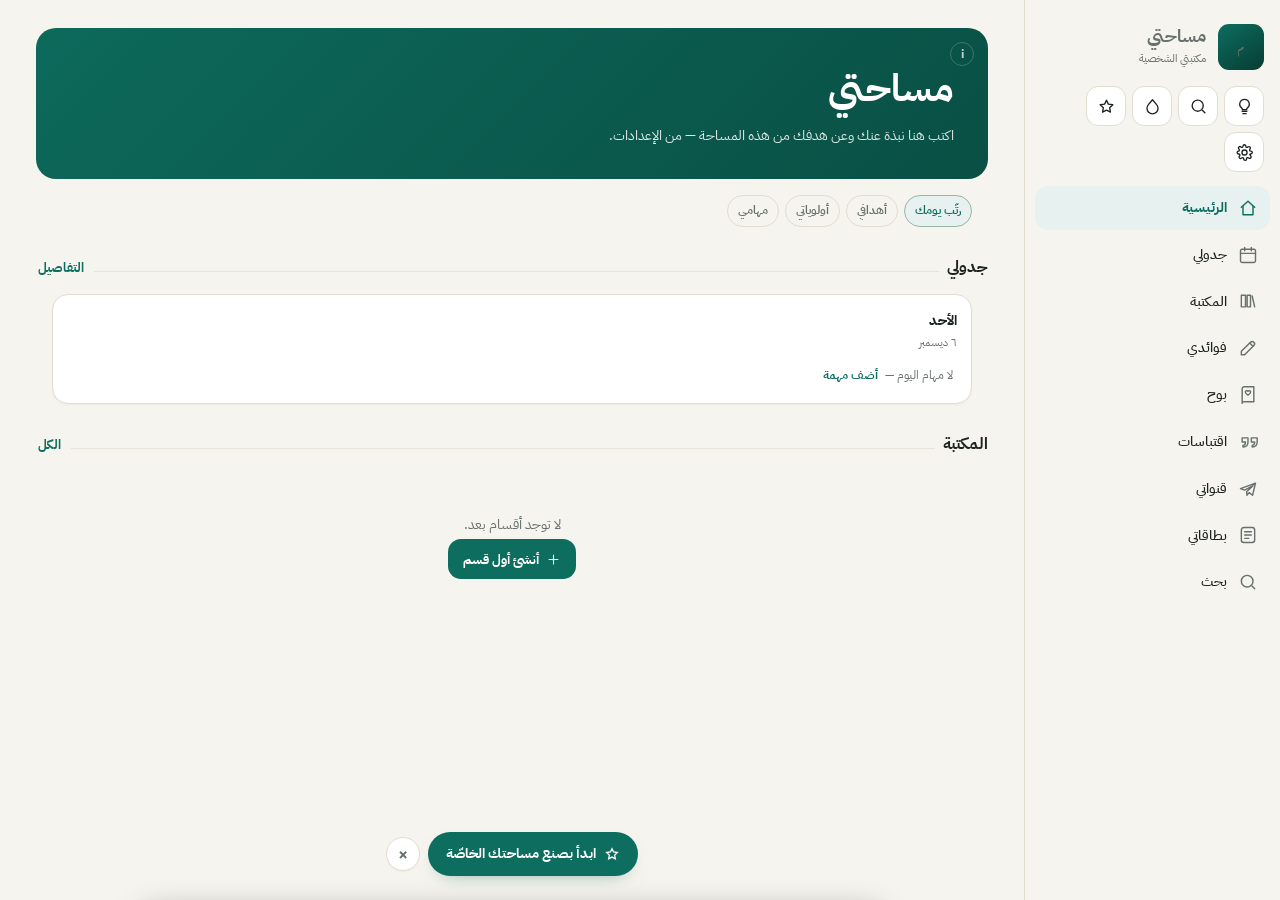
==== commit fe4ea244: "إصلاح الوسيط: تمرير طول المحتوى المضغوط كان يقطع صفحة القناة عند سُدسها - جمع ترويسات الردّ ثم إسقاط" ====
--- a/site/index.html
+++ b/site/index.html
@@ -1293,11 +1293,8 @@
 .logo{font-family:'Aref Ruqaa','Amiri',serif;box-shadow:none;border-radius:11px}
 .brand span span,#brandTag{font-size:11px}
 
-/* الرأس على الهاتف: بحث وإعدادات فقط — والباقي في «المزيد» */
-@media(max-width:819px){
-  .hbtns .iconbtn[data-tool],#btnFav{display:none}
-  .hwrap{padding:10px 16px}
-}
+/* الرأس على الهاتف: كل الأزرار ظاهرة — والمصدر يصغّرها عند الضيق */
+@media(max-width:819px){ .hwrap{padding:10px 14px} }
 
 /* البانر: هادئ بلا نقوش */
 .hero{border-radius:20px;padding:26px 22px 24px;box-shadow:none;
@@ -1371,6 +1368,22 @@
 .fieldset{grid-template-columns:minmax(0,1fr)}
 .field,.rtools,.acts,.mkhead,.txbox,.mkbox{min-width:0;max-width:100%}
 html,body{overflow-x:clip}
+
+/* ---------- زرّ البداية: صفّ مستوٍ وزرّ إغلاق مستدير في وسطه ---------- */
+.startbtn{align-items:center;gap:8px;padding-inline:16px}
+.startbtn button{min-height:44px;padding:0 18px;line-height:1;font-weight:700;font-size:13.5px}
+.startbtn button svg{flex:none}
+.startbtn .x{margin:0;flex:none;width:34px;height:34px;min-height:34px;padding:0;border-radius:50%;
+  display:grid;place-items:center;font-size:17px;line-height:1;box-shadow:var(--shadow)}
+
+/* ---------- التذكير العائم: أسفل الصفحة فلا يغطّي البانر ---------- */
+.nowhint{top:auto;right:auto;inset-inline-end:12px;
+  inset-block-end:calc(112px + env(safe-area-inset-bottom));
+  transform:translateY(150%);opacity:0;
+  transition:transform .42s cubic-bezier(.2,.9,.25,1),opacity .3s}
+.nowhint.on{transform:translateY(0);opacity:1}
+@media(min-width:900px){.nowhint{inset-block-end:76px}}
+@media(min-width:1100px){.nowhint{right:auto;inset-inline-end:16px;inset-block-end:24px}}
 
 </style>
 
@@ -2426,7 +2439,7 @@
       </div>
       <div id="diagOut" style="font-size:12.5px;color:var(--muted);line-height:1.9;margin-top:10px"></div></div>
   </div>
-  <p class="hintp" style="text-align:center;margin:18px 0 0">مساحتي — الإصدار 2.3.1</p>`;
+  <p class="hintp" style="text-align:center;margin:18px 0 0">مساحتي — الإصدار 2.4.0</p>`;
 }
 
 /* ================= item view ================= */
@@ -3817,6 +3830,10 @@
       if(!res.ok) throw new Error('HTTP '+res.status);
       const t=unwrapBody(await res.text());
       if(!t||t.length<200) throw new Error('رد فارغ');
+      /* بعض الوسطاء يردّون صفحة خطأ برمز ٢٠٠، وبعض الاستضافات تردّ صفحة الموقع نفسه.
+         فلا نقبل الردّ إلا إذا كان صفحة تيليجرام حقًّا — وإلا سبق الوسيط الفاسد الصحيحَ. */
+      if(/(^|\/\/)(t|telegram)\.me\//i.test(url) && !/class=["'][^"']*tgme_/i.test(t))
+        throw new Error('ليست صفحة تيليجرام');
       lastGrabLog.push('✓ '+host(target));
       return t;
     }).catch(e=>{ clearTimeout(to);
@@ -9446,7 +9463,7 @@
 
 
 /* ================= التطبيق: تثبيت وتحديث وعمل بلا إنترنت ================= */
-const APP_VER='2.3.1';
+const APP_VER='2.4.0';
 let pwaPrompt=null;
 const isStandalone=()=>{ try{ return matchMedia('(display-mode: standalone)').matches || navigator.standalone===true; }catch(e){ return false; } };
 const isIOS=()=>/iPad|iPhone|iPod/.test(navigator.userAgent) || (navigator.platform==='MacIntel' && navigator.maxTouchPoints>1);
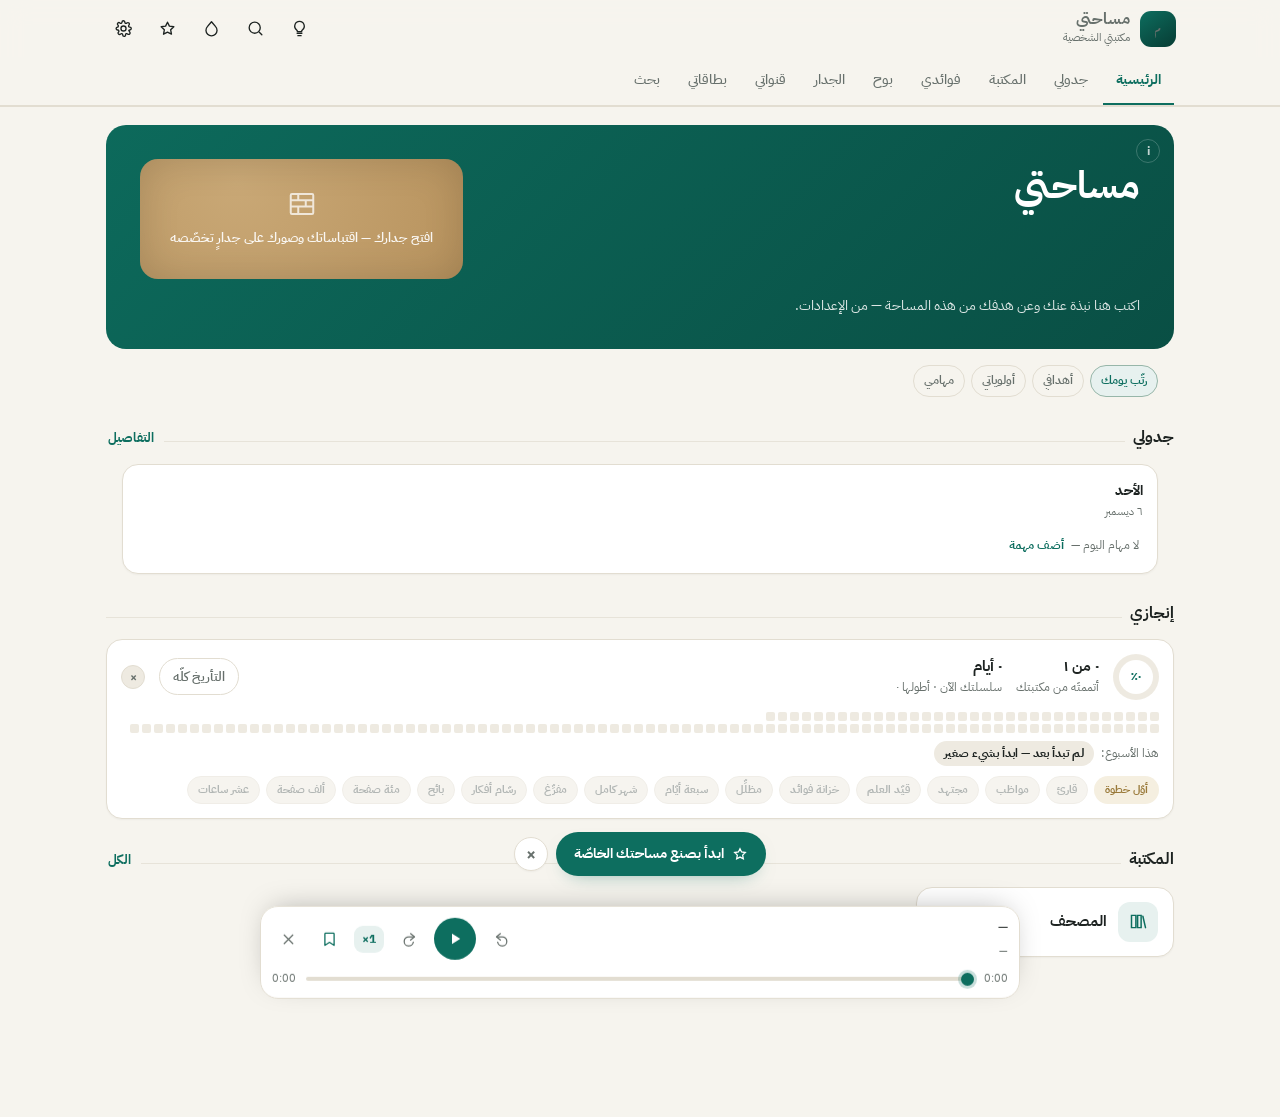
==== commit 2b5dbe28: "الإصدار 3.0.0 — إضافات كبيرة وإصلاح التفريغ التفريغ: أُصلح جذريًّا — تفريغ محلّيّ على المعالج (WebGP" ====
--- a/site/index.html
+++ b/site/index.html
@@ -323,7 +323,10 @@
 .rtools button{width:38px;height:34px;border-radius:10px;border:1px solid var(--line);background:var(--bg2);font-weight:800}
 .rtsep{width:1px;height:24px;background:var(--line);margin:0 2px}
 .rtools .rtsw{width:30px;height:30px;border-radius:50%;border:1.5px solid var(--line);padding:0;font-size:14px}
-.rtools .rtsw.fg{background:var(--card);font-weight:900}
+.rtools .rtsw.fg{background:var(--card);font-weight:900;color:var(--ink)}
+.rtools .rtsw.fg.non{color:var(--muted);position:relative;overflow:hidden}
+.rtools .rtsw.fg.non::after{content:'';position:absolute;inset-inline:3px;top:50%;height:1.5px;
+  background:#b4472e;transform:rotate(-35deg)}
 .rtools .rtsw.more{background:var(--bg2);color:var(--muted);font-size:17px;line-height:1}
 .chips{display:flex;gap:7px;flex-wrap:wrap;margin-bottom:12px}
 .chip{padding:7px 13px;border-radius:99px;border:1px solid var(--line);background:var(--card);
@@ -1086,6 +1089,163 @@
 .article.rich{min-height:200px;border-radius:0;border-inline:0}
 .fsz{display:flex;gap:8px;align-items:center;flex-wrap:wrap}
 
+
+/* ===== دفتر المقرَّر ===== */
+.nbcover{position:relative;border-radius:20px;padding:26px 20px 22px;overflow:hidden;cursor:pointer;
+  background:var(--nbg);color:var(--nfg);box-shadow:0 12px 30px -16px rgba(20,25,20,.55);
+  border:1px solid rgba(0,0,0,.08)}
+.nbcover::after{content:'';position:absolute;inset:10px;border:1px solid currentColor;opacity:.25;border-radius:14px;pointer-events:none}
+.nbband{position:absolute;inset-inline-end:0;top:0;bottom:0;width:14px;background:currentColor;opacity:.16}
+.nbttl small{display:block;font-size:11px;opacity:.7;letter-spacing:.14em;margin-bottom:6px}
+.nbttl b{display:block;font-family:var(--disp);font-size:28px;line-height:1.4;text-wrap:balance}
+.nbttl i{display:block;font-style:normal;font-size:12.5px;opacity:.75;margin-top:6px}
+.nbcount{position:absolute;inset-inline-start:18px;bottom:16px;font-size:11.5px;opacity:.7}
+.nbpages{display:flex;flex-direction:column;gap:12px}
+.nbpage{background:var(--card);border:1px solid var(--line);border-radius:16px;padding:14px;box-shadow:var(--shadow);
+  position:relative}
+.nbpage.gath{background:var(--bg2)}
+.nbpage.gath::before{content:'';position:absolute;inset-inline-start:0;top:12px;bottom:12px;width:3px;
+  border-radius:99px;background:var(--mc,transparent)}
+.nbph{display:flex;align-items:center;gap:8px;margin-bottom:8px;flex-wrap:wrap}
+.nbph b{font-size:14.5px}
+.nbno{width:24px;height:24px;border-radius:50%;display:grid;place-items:center;flex:none;
+  background:var(--acc-soft);color:var(--acc);font-size:11px;font-weight:800}
+.nbbody{font-family:var(--serif);font-size:17px;line-height:2}
+.nbimg{width:100%;border-radius:12px;margin-bottom:10px}
+.nbskins{display:flex;gap:8px;flex-wrap:wrap;margin:10px 0}
+.nbskin{padding:14px 12px;border-radius:12px;border:2px solid transparent;font:inherit;font-size:12.5px;font-weight:700;cursor:pointer}
+.nbskin.on{border-color:var(--ink)}
+.auth{margin:2px 0 0;font-size:12.5px;color:var(--muted);display:flex;align-items:center;gap:6px}
+.auth svg{width:14px;height:14px;stroke:currentColor;fill:none;stroke-width:1.7}
+
+/* ===== لوحة الفوائد العائمة ===== */
+.rdpad{position:fixed;z-index:115;inset-inline-end:12px;bottom:calc(92px + env(safe-area-inset-bottom));
+  width:min(92vw,340px);background:var(--card);border:1px solid var(--line);border-radius:16px;
+  box-shadow:0 18px 44px -18px rgba(10,16,14,.6);overflow:hidden}
+.rdpad.drag{opacity:.92}
+.rdpadbar{display:flex;align-items:center;gap:8px;padding:8px 10px;background:var(--bg2);
+  border-bottom:1px solid var(--line);cursor:grab;touch-action:none;user-select:none}
+.rdpadbar b{flex:1;font-size:12.5px}
+.rdpadbar .gr{width:26px;height:4px;border-radius:99px;background:var(--line)}
+.rdpadbar .x{width:26px;height:26px;border-radius:8px;background:var(--card);border:1px solid var(--line);
+  color:var(--muted);font-size:15px;line-height:1;cursor:pointer}
+.rdpadin{padding:10px}
+.rdpad.mini .rdpadin{display:none}
+.rdpadrow{display:flex;gap:7px;margin-bottom:8px}
+.rdpadrow input[type=text]{flex:1;min-width:0}
+.rdpadrow input{padding:8px 10px;border-radius:10px;border:1px solid var(--line);background:var(--bg2);
+  color:var(--ink);font:inherit;font-size:13px}
+.rdpadrow input[type=number]{width:74px}
+.rdpad .rich{min-height:26vh;max-height:34vh;font-size:16px}
+.rdpad .rtools button{width:32px;height:30px}
+.rdpad .rtools .rtsw{width:26px;height:26px}
+.rdpadacts{display:flex;gap:7px;margin-top:9px;flex-wrap:wrap}
+.rdpadacts .btn{padding:7px 11px;font-size:12px}
+
+/* ===== شاشة مقسومة ===== */
+.splitpane{position:fixed;z-index:58;background:var(--card);border:1px solid var(--line);
+  box-shadow:0 -8px 30px -14px rgba(10,16,14,.5);display:flex;flex-direction:column}
+.splitpane[data-side="v"]{inset-inline:0;bottom:calc(56px + env(safe-area-inset-bottom));height:46vh;
+  border-radius:18px 18px 0 0}
+.splitpane[data-side="h"]{inset-inline-start:0;top:0;bottom:0;width:46vw;border-radius:0}
+body.splitting main{padding-bottom:48vh}
+body.splitting[data-side="h"] main{padding-bottom:40px;margin-inline-start:46vw}
+.spbar{display:flex;align-items:center;gap:8px;padding:8px 12px;border-bottom:1px solid var(--line);background:var(--bg2)}
+.spbar b{flex:1;font-size:12.5px;white-space:nowrap;overflow:hidden;text-overflow:ellipsis}
+.spbar .gr{width:26px;height:4px;border-radius:99px;background:var(--line)}
+.spbar .x{width:30px;height:30px;border-radius:9px;background:var(--card);border:1px solid var(--line);
+  color:var(--muted);display:grid;place-items:center;cursor:pointer;font-size:15px}
+.spbar .x svg{width:15px;height:15px;stroke:currentColor;fill:none;stroke-width:1.8}
+.spbody{flex:1;overflow:auto}
+.spbody .mindwrap{height:100%;max-height:none}
+
+/* ===== وضع المخطَّط للخريطة ===== */
+.outline{display:flex;flex-direction:column;gap:5px;padding:4px 16px 20px}
+.orow{display:flex;align-items:center;gap:7px;padding-inline-start:calc(var(--d) * 22px)}
+.orow .odot{width:9px;height:9px;border-radius:50%;flex:none}
+.otext{flex:1;min-width:0;padding:9px 11px;border-radius:11px;border:1px solid var(--line);
+  background:var(--card);color:var(--ink);font:inherit;font-size:14px}
+.otext.big{font-family:var(--disp);font-size:19px;font-weight:700}
+.otext:focus{border-color:var(--acc);outline:none}
+.obtn{width:30px;height:30px;border-radius:9px;border:1px solid var(--line);background:var(--bg2);
+  color:var(--muted);font:inherit;font-size:14px;line-height:1;flex:none;cursor:pointer}
+.obtn.del{color:#b4472e}
+.orow.root{margin-bottom:6px}
+body.mindfull .mindwrap{position:fixed;inset:0;z-index:100;max-height:none;height:100dvh;background:var(--bg);border-radius:0}
+body.mindfull header,body.mindfull .tabbar,body.mindfull .mindbar{display:none}
+
+/* ===== مقبض السحب ===== */
+.grip{width:26px;height:30px;border-radius:8px;display:grid;place-items:center;flex:none;
+  color:var(--muted);background:none;border:0;cursor:grab;touch-action:none}
+.grip svg{width:17px;height:17px;fill:currentColor;stroke:none}
+.tile.sorting,.row.sorting{box-shadow:0 14px 32px -12px rgba(10,16,14,.55);border-color:var(--acc)}
+body.sorting{user-select:none}
+
+/* ===== سهم بقيّة الأقسام ===== */
+.tabbar.hasmore::before{content:'';position:fixed;inset-inline-start:0;bottom:calc(var(--safeb) + 16px);
+  width:22px;height:22px;z-index:72;pointer-events:none;opacity:.85;
+  background:var(--acc);mask:url("data:image/svg+xml,%3Csvg xmlns='http://www.w3.org/2000/svg' viewBox='0 0 24 24'%3E%3Cpath fill='black' d='M14 6 8 12l6 6z'/%3E%3C/svg%3E") center/18px no-repeat;
+  animation:nudge 1.6s ease-in-out infinite}
+.tabbar.ended::before{display:none}
+@keyframes nudge{0%,100%{transform:translateX(0)}50%{transform:translateX(-4px)}}
+
+
+/* ===== شريط الأقسام الجانبيّ في الحاسوب ===== */
+nav.top a svg{display:none}
+nav.top .sidetog{display:none}
+@media(min-width:820px){
+  /* الترشيح الخلفيّ يحبس العنصر الثابت داخل الرأس — فنرفعه في هذا الوضع */
+  body.sidenav header{backdrop-filter:none;-webkit-backdrop-filter:none;background:var(--bg)}
+  body.sidenav nav.top{position:fixed;top:0;bottom:0;inset-inline-start:0;width:210px;z-index:45;
+    border-bottom:0;border-inline-end:1px solid var(--line);background:var(--card);overflow:auto;
+    padding-top:70px;transition:width .25s}
+  body.sidenav nav.top .in{flex-direction:column;padding:8px;gap:2px;flex-wrap:nowrap}
+  body.sidenav nav.top a{display:flex;align-items:center;gap:10px;border:0;border-radius:11px;padding:10px 12px}
+  body.sidenav nav.top a svg{display:block;width:19px;height:19px;flex:none;stroke:currentColor;fill:none;stroke-width:1.7}
+  body.sidenav nav.top a.on{background:var(--acc-soft)}
+  body.sidenav nav.top .sidetog{display:grid;place-items:center;width:34px;height:34px;border-radius:10px;
+    border:1px solid var(--line);background:var(--bg2);color:var(--muted);margin:0 4px 8px auto;cursor:pointer}
+  body.sidenav nav.top .sidetog svg{width:16px;height:16px;stroke:currentColor;fill:none;stroke-width:2;display:block}
+  body.sidenav main,body.sidenav .hwrap{margin-inline-start:210px}
+  body.sidenav.sideshut nav.top{width:62px}
+  body.sidenav.sideshut nav.top a span{display:none}
+  body.sidenav.sideshut nav.top a{justify-content:center;padding:10px 0}
+  body.sidenav.sideshut nav.top .sidetog{margin:0 auto 8px;transform:scaleX(-1)}
+  body.sidenav.sideshut main,body.sidenav.sideshut .hwrap{margin-inline-start:62px}
+}
+
+/* ===== الأهداف والأولويات شجرة ===== */
+.trlist{display:flex;flex-direction:column;gap:4px}
+.trrow{display:flex;align-items:flex-start;gap:8px;padding:9px 4px;padding-inline-start:calc(var(--d) * 20px + 4px);
+  border-top:1px solid var(--line);position:relative}
+.trrow:first-child{border-top:0}
+.trrow[style*="--d:1"]::before,.trrow[style*="--d:2"]::before,.trrow[style*="--d:3"]::before{
+  content:'';position:absolute;inset-inline-start:calc(var(--d) * 20px - 8px);top:0;bottom:50%;width:10px;
+  border-inline-start:1.5px solid var(--line);border-bottom:1.5px solid var(--line);border-end-start-radius:8px}
+.trmain{flex:1;min-width:0}
+.trmain b{font-size:14px;line-height:1.6}
+.trrow .pdot{margin-top:9px}
+.glinks{display:flex;gap:6px;flex-wrap:wrap;margin-top:7px}
+.slink{display:inline-flex;align-items:center;gap:5px;font-size:11.5px;padding:4px 9px;border-radius:999px;
+  background:var(--bg2);border:1px solid var(--line);color:var(--ink);text-decoration:none;font-family:inherit;cursor:pointer}
+.slink svg{width:12px;height:12px;stroke:currentColor;fill:none;stroke-width:1.8}
+.slink.on{background:var(--acc-soft);color:var(--acc);border-color:transparent}
+
+/* ===== ورد القرآن ===== */
+.wird{border-color:color-mix(in srgb,var(--acc) 30%,var(--line))}
+.wird.ok{background:var(--acc-soft)}
+.wirdrow{display:flex;gap:12px;flex-wrap:wrap;font-size:12.5px;color:var(--muted)}
+.wirdrow b{color:var(--ink)}
+
+/* ===== معرض الصور في الجدار ===== */
+.gallery{columns:2 150px;column-gap:10px}
+@media(min-width:760px){.gallery{columns:4 180px}}
+.gpic{break-inside:avoid;margin:0 0 10px;background:var(--card);border:1px solid var(--line);border-radius:14px;overflow:hidden}
+.gpic img{width:100%;display:block;cursor:zoom-in;background:var(--bg2);min-height:60px}
+.gpic figcaption{display:flex;align-items:center;gap:6px;padding:6px 8px;font-size:11.5px;color:var(--muted)}
+.gpic figcaption span{flex:1;min-width:0;white-space:nowrap;overflow:hidden;text-overflow:ellipsis}
+.gpic.on{border-color:color-mix(in srgb,var(--gold) 45%,var(--line))}
+
 /* ================================================================
    نسخة الاستضافة — تحسينات الهاتف والحاسوب والمظهر
    ================================================================ */
@@ -1214,42 +1374,11 @@
 .hintp{font-size:12px;color:var(--muted);line-height:1.8;margin:0}
 .fieldset .hintp{margin-top:-4px}
 
-/* ---------- الشريط العلوي (شاشة متوسطة) ---------- */
-nav.top a svg{display:none}
-nav.top a{transition:color .15s,border-color .15s}
-
-/* ---------- الحاسوب: شريط جانبي ---------- */
+/* ---------- الحاسوب (الشريط الجانبيّ اختيار المصدر نفسه من التخصيص) ---------- */
 @media(min-width:1100px){
-  body{display:grid;grid-template-columns:var(--side) minmax(0,1fr);align-items:start;padding-bottom:0}
-  header{position:sticky;top:0;height:100dvh;border-bottom:0;border-inline-end:1px solid var(--line);
-    background:var(--card);backdrop-filter:none;-webkit-backdrop-filter:none;display:flex;flex-direction:column;padding-top:0}
-  .hwrap{flex-direction:column;align-items:stretch;padding:24px 16px 10px;gap:16px}
-  .brand{gap:12px}
-  .logo{width:46px;height:46px;font-size:21px;border-radius:14px}
-  .brand b{font-size:18px}
-  .brand span{font-size:12px}
-  .hbtns{margin:0;gap:6px;flex-wrap:wrap}
-  .iconbtn{width:40px;height:40px}
-  nav.top{display:block;border:0;background:none;flex:1;overflow:auto;padding-bottom:16px;scrollbar-width:none}
-  nav.top .in{flex-direction:column;padding:4px 10px;gap:3px;flex-wrap:nowrap}
-  nav.top a{display:flex;align-items:center;gap:11px;border:0;border-radius:13px;padding:10px 12px;font-size:14px;color:var(--ink);font-weight:600}
-  nav.top a svg{display:block;width:20px;height:20px;flex:none;stroke:currentColor;fill:none;stroke-width:1.7;stroke-linecap:round;stroke-linejoin:round;color:var(--muted)}
-  nav.top a.on{background:var(--acc-soft);color:var(--acc);font-weight:700}
-  nav.top a.on svg{color:var(--acc)}
-  nav.top a:hover{background:var(--bg2)}
-  main{margin:0;max-width:1120px;padding:28px 36px 100px}
-  #player{inset-inline-start:var(--side)}
-  .pin{padding-bottom:16px}
-  .planfab{inset-inline-start:calc(var(--side) + 22px)}
-  .nowhint{right:calc(var(--side) + 16px)}
-  .startbtn{inset-inline-start:var(--side)}
   .sheet{align-items:center}
-  .hero{padding:34px 36px 30px}
-  .hero h1{font-size:44px}
-  .hero p{font-size:15px}
   .grid{grid-template-columns:repeat(auto-fill,minmax(250px,1fr));gap:12px}
 }
-@media(min-width:1400px){ main{padding-inline:56px} }
 
 /* ---------- عمق بسيط للوضع الليلي ---------- */
 :root[data-theme="dark"] .tile,:root[data-theme="dark"] .row,:root[data-theme="dark"] .panel,:root[data-theme="dark"] .fieldset,
@@ -1353,14 +1482,6 @@
 .tabbar a::after{content:'';display:block;width:18px;height:3px;margin:3px auto 0}
 .sheetcard{box-shadow:0 -10px 40px -20px rgba(0,0,0,.35)}
 
-/* الشريط الجانبي */
-@media(min-width:1100px){
-  header{background:var(--bg)}
-  nav.top a{font-weight:500}
-  nav.top a.on{font-weight:700}
-  .hbtns .iconbtn{background:var(--card);border-color:var(--line)}
-}
-
 /* العناصر العائمة: واحد يكفي في اللحظة */
 .planfab{box-shadow:0 6px 18px -10px rgba(20,30,28,.3);background:var(--card)}
 .startbtn button{box-shadow:0 8px 20px -12px rgba(13,110,95,.6)}
@@ -1376,14 +1497,378 @@
 .startbtn .x{margin:0;flex:none;width:34px;height:34px;min-height:34px;padding:0;border-radius:50%;
   display:grid;place-items:center;font-size:17px;line-height:1;box-shadow:var(--shadow)}
 
-/* ---------- التذكير العائم: أسفل الصفحة فلا يغطّي البانر ---------- */
-.nowhint{top:auto;right:auto;inset-inline-end:12px;
-  inset-block-end:calc(112px + env(safe-area-inset-bottom));
-  transform:translateY(150%);opacity:0;
-  transition:transform .42s cubic-bezier(.2,.9,.25,1),opacity .3s}
-.nowhint.on{transform:translateY(0);opacity:1}
-@media(min-width:900px){.nowhint{inset-block-end:76px}}
-@media(min-width:1100px){.nowhint{right:auto;inset-inline-end:16px;inset-block-end:24px}}
+/* ---------- التذكير العائم: إشعارٌ ينزل من الأعلى ---------- */
+.nowhint{inset-inline:auto;top:calc(10px + env(safe-area-inset-top,0px));bottom:auto;right:auto;left:50%;
+  width:min(440px,calc(100vw - 24px));max-width:none;z-index:160;padding:12px 40px 12px 14px;border-radius:18px;
+  background:color-mix(in srgb,var(--card) 96%,transparent);backdrop-filter:blur(14px);-webkit-backdrop-filter:blur(14px);
+  box-shadow:0 18px 40px -16px rgba(10,20,16,.45);
+  transform:translate(-50%,calc(-100% - 24px));opacity:0;
+  transition:transform .45s cubic-bezier(.2,.9,.25,1),opacity .3s}
+.nowhint.on{transform:translate(-50%,0);opacity:1}
+.nowhint .x{top:9px;left:12px;font-size:17px}
+.nowhint.pray{border:1.5px solid color-mix(in srgb,var(--acc) 55%,var(--line))}
+.nowhint.pray b{font-size:12px}
+.nowhint.pray span{font-size:15px;font-weight:700}
+
+
+/* ==== feat: 10-core.css ==== */
+/* ---------- سهما الشريط السفلي ---------- */
+.tabbar.hasmore::before{display:none!important}
+.tbarrow{position:fixed;z-index:72;bottom:calc(var(--safeb) + 14px);width:30px;height:30px;border-radius:50%;
+  display:grid;place-items:center;border:1px solid var(--line);background:var(--card);color:var(--acc);
+  box-shadow:0 4px 14px -6px rgba(0,0,0,.35);opacity:0;pointer-events:none;transform:scale(.8);
+  transition:opacity .2s,transform .2s;cursor:pointer}
+.tbarrow svg{width:17px;height:17px;stroke:currentColor;fill:none;stroke-width:2.4;stroke-linecap:round;stroke-linejoin:round}
+.tbarrow.on{opacity:1;pointer-events:auto;transform:none}
+.tbarrow.l{left:6px}
+.tbarrow.r{right:6px}
+.tbarrow.l.on{animation:mhNudgeL 1.8s ease-in-out 2}
+@keyframes mhNudgeL{0%,100%{transform:translateX(0)}50%{transform:translateX(-4px)}}
+@media(min-width:820px){.tbarrow{display:none}}
+body.reading .tbarrow{display:none}
+
+/* ---------- ورقة تملأ الشاشة ---------- */
+.sheet.full{align-items:stretch}
+.sheet.full .sheetcard{width:100%;max-width:none;height:100%;max-height:none;border-radius:0;padding-top:calc(12px + env(safe-area-inset-top));
+  display:flex;flex-direction:column}
+.sheet.full .sheetcard::before{display:none}
+
+/* ---------- أزرار صغيرة مشتركة ---------- */
+.mhbar{display:flex;gap:6px;align-items:center;flex-wrap:wrap}
+.mhico{width:34px;height:34px;border-radius:10px;display:inline-grid;place-items:center;border:1px solid var(--line);
+  background:var(--card);color:var(--ink);cursor:pointer;flex:none}
+.mhico svg{width:17px;height:17px;stroke:currentColor;fill:none;stroke-width:1.8;stroke-linecap:round;stroke-linejoin:round}
+.mhico.on{background:var(--acc);color:#fff;border-color:transparent}
+.mhico.rec{background:#c0392b;color:#fff;border-color:transparent;animation:mhPulse 1.2s ease-in-out infinite}
+@keyframes mhPulse{0%,100%{box-shadow:0 0 0 0 rgba(192,57,43,.45)}50%{box-shadow:0 0 0 7px rgba(192,57,43,0)}}
+.mhpick .row{text-align:start;width:100%;font:inherit;color:inherit}
+.mhtabs{display:flex;gap:6px;flex-wrap:wrap;margin:0 0 12px}
+.mhtabs .chip{cursor:pointer}
+.mhnote{font-size:12px;color:var(--muted);line-height:1.85;margin:6px 0 0}
+.mhwarn{background:var(--gold-soft);border:1px solid color-mix(in srgb,var(--gold) 35%,transparent);border-radius:12px;padding:9px 12px;
+  font-size:12.5px;line-height:1.85;color:var(--ink)}
+
+/* أي أيقونة SVG بلا مقاس صريح لا تتضخّم */
+.pcardx svg,.mhwarn svg,.vsec-h b svg,.audapp-t b svg,.qsugbtn b svg,.pcardx b svg,.mhvhead b svg,.dictw b svg{
+  width:1.15em;height:1.15em;vertical-align:-3px;stroke:currentColor;fill:none;stroke-width:1.8;display:inline-block}
+.mhwarn{display:flex;gap:8px;align-items:flex-start}
+.mhwarn svg{flex:none;margin-top:2px;color:var(--acc)}
+.pcardx>b svg{color:var(--acc)}
+
+/* ==== feat: 30-editor.css ==== */
+/* ---------- التنسيق مخفيّ حتى تطلبه ---------- */
+.rtools{display:none!important}
+.rtools.show{display:flex!important;animation:shFade .15s ease-out}
+.edbar{display:flex;gap:5px;align-items:center;justify-content:flex-end;margin:0 0 6px;flex-wrap:wrap}
+.edb{display:inline-flex;align-items:center;gap:5px;height:30px;padding:0 9px;border-radius:9px;border:1px solid var(--line);
+  background:var(--card);color:var(--muted);font:inherit;font-size:12px;font-weight:600;cursor:pointer;line-height:1}
+.edb svg{width:15px;height:15px;stroke:currentColor;fill:none;stroke-width:1.8;stroke-linecap:round;stroke-linejoin:round}
+.edb.on{background:var(--acc-soft);color:var(--acc);border-color:transparent}
+.edb:active{transform:scale(.95)}
+@media(max-width:420px){.edb span{display:none}.edb{width:32px;padding:0;justify-content:center}}
+
+/* ---------- خانة الفائدة: سطران ثابتان، والباقي يُمرَّر ---------- */
+#noteBox,#mkN,#pgNote,#rdpN,#hNote{
+  height:calc(2 * 1.95em + 24px)!important;min-height:calc(2 * 1.95em + 24px)!important;max-height:calc(2 * 1.95em + 24px)!important;
+  overflow-y:auto!important;resize:none!important;line-height:1.95!important;padding:11px 13px!important;
+  overscroll-behavior:contain;-webkit-overflow-scrolling:touch}
+
+/* ---------- نافذة فوق كل شيء ---------- */
+.mhmodal{position:fixed;inset:0;z-index:150;background:rgba(10,15,13,.5);display:flex;align-items:flex-end;justify-content:center;
+  animation:shFade .18s ease-out;backdrop-filter:blur(3px);-webkit-backdrop-filter:blur(3px)}
+.mhmcard{background:var(--card);width:min(560px,100%);border-radius:24px 24px 0 0;padding:16px 16px calc(16px + var(--safeb));
+  max-height:90dvh;overflow:auto;box-shadow:0 -10px 40px -20px rgba(0,0,0,.4);animation:shUp .3s cubic-bezier(.2,.9,.25,1)}
+@media(min-width:820px){.mhmodal{align-items:center}.mhmcard{border-radius:22px}}
+.mhmodal.full{background:var(--bg);align-items:stretch}
+.mhmodal.full .mhmcard{width:100%;max-width:900px;margin:0 auto;height:100dvh;max-height:none;border-radius:0;display:flex;flex-direction:column;
+  padding-top:calc(12px + env(safe-area-inset-top));background:var(--bg);box-shadow:none;animation:none}
+.mhfhead{display:flex;gap:8px;align-items:center;margin-bottom:10px}
+.mhfhead b{font-size:15px}
+.mhfbody{flex:1;min-height:0!important;max-height:none!important;height:auto!important;overflow:auto;font-size:18px;line-height:2.05;
+  padding:16px;border-radius:16px;border:1px solid var(--line);background:var(--card);font-family:var(--serif)}
+textarea.mhfbody{width:100%;resize:none;color:var(--ink)}
+
+/* ---------- المسجّل ---------- */
+.mhvhead{display:flex;align-items:center;gap:8px;margin-bottom:8px}
+.mhvhead b{display:inline-flex;gap:7px;align-items:center;font-size:15px}
+.mhvhead svg{width:18px;height:18px;stroke:var(--acc);fill:none;stroke-width:1.8}
+.mhvrec{display:flex;flex-direction:column;align-items:center;gap:8px;padding:10px 0 4px}
+.mhvbtn{width:74px;height:74px;border-radius:50%;display:grid;place-items:center;background:var(--acc);color:#fff;border:0;cursor:pointer;
+  box-shadow:0 10px 24px -10px var(--acc)}
+.mhvbtn svg{width:30px;height:30px;stroke:currentColor;fill:none;stroke-width:1.8}
+.mhvbtn.rec{background:#c0392b;animation:mhPulse 1.2s ease-in-out infinite}
+.mhvbtn.rec svg{fill:#fff}
+.mhvtime{font-size:22px;font-weight:700;font-variant-numeric:tabular-nums}
+.mhvwave{width:100%;max-width:300px;height:40px}
+.mhvlive{display:flex;align-items:center;gap:10px;margin:8px 0;font-size:13.5px;cursor:pointer}
+.mhvlive small{color:var(--muted);font-size:11px}
+.mhvtxt{background:var(--bg2);border-radius:12px;padding:10px 12px;font-family:var(--serif);font-size:16px;line-height:1.95;max-height:24vh;overflow:auto}
+
+/* ==== feat: 35-notebook.css ==== */
+/* ---------- رأس الدفتر ---------- */
+.nbhead2{display:flex;align-items:center;gap:12px;padding:14px 16px;border-radius:16px;background:var(--nbg);color:var(--nfg);
+  position:relative;overflow:hidden}
+.nbhead2::before{content:'';position:absolute;inset-block:0;inset-inline-start:0;width:10px;background:rgba(0,0,0,.14)}
+.nbhead2>div{flex:1;min-width:0;padding-inline-start:8px}
+.nbhead2 small{display:block;font-size:11px;opacity:.7}
+.nbhead2 b{display:block;font-family:var(--disp);font-size:20px;line-height:1.4}
+.nbhead2 i{display:block;font-style:normal;font-size:12px;opacity:.8}
+.nbhead2>span{font-size:12px;opacity:.8;white-space:nowrap}
+.nbhead2 .mhico{background:rgba(255,255,255,.35);border-color:transparent;color:inherit}
+.nbtabs .chip svg{width:15px;height:15px;stroke:currentColor;fill:none;stroke-width:1.8}
+
+/* ---------- الورقة ---------- */
+.nbsheet{transition:transform .16s,opacity .16s}
+.nbsheet.outL{transform:translateX(-30px);opacity:0}
+.nbsheet.outR{transform:translateX(30px);opacity:0}
+.nbpaper{--line:34px;position:relative;background:#fffdf7;color:#262219;border-radius:6px;padding:26px 26px 18px;min-height:min(72vh,900px);
+  display:flex;flex-direction:column;box-shadow:0 1px 2px rgba(40,30,10,.08),0 18px 40px -22px rgba(40,30,10,.4);
+  border:1px solid #ece4cf;max-width:780px;margin:0 auto}
+.nbpaper::before{content:'';position:absolute;inset-block:0;inset-inline-start:34px;width:1px;background:rgba(200,80,70,.28)}
+.nbpaper.gath{background:#fbf8ef}
+.nbph2{display:flex;align-items:center;gap:8px;flex-wrap:wrap;padding-inline-start:18px;margin-bottom:10px}
+.nbttl2{flex:1;min-width:140px;border:0;border-bottom:1.5px dashed #d8cdb2;background:transparent;font-family:var(--disp);
+  font-size:21px;font-weight:700;color:#262219;padding:4px 0;outline:none}
+.nbttl2:focus{border-bottom-color:var(--acc)}
+.nbttl3{flex:1;font-family:var(--disp);font-size:20px}
+.nbrefs{display:flex;gap:6px}
+.nbref{border:1px solid #e3d8bc;background:#f6efdc;color:#6b5113;border-radius:999px;padding:3px 10px;font:inherit;font-size:12px;
+  font-weight:700;cursor:pointer}
+.nbref:hover{background:#efe2bf}
+.nbbody2{flex:1;padding-inline-start:18px;display:flex;flex-direction:column}
+.nbrich{flex:1;min-height:40vh;font-family:var(--serif);font-size:19px;line-height:var(--line);background:
+  repeating-linear-gradient(transparent 0 calc(var(--line) - 1px),#e9e1cc calc(var(--line) - 1px) var(--line));
+  background-attachment:local;border:0!important;border-radius:0!important;padding:2px 2px 10px!important;color:#262219;outline:none;
+  max-height:none!important;overflow:visible}
+.nbrich.ro{min-height:auto}
+.nbrich:focus{box-shadow:none!important}
+.nbq{margin:0 0 12px;padding:10px 14px;border-inline-start:4px solid var(--mc);background:color-mix(in srgb,var(--mc) 22%,#fff);
+  font-family:var(--serif);font-size:18px;line-height:1.95;border-radius:4px}
+.nbimg{max-width:100%;border-radius:6px;margin:4px 0 12px;box-shadow:0 6px 18px -10px rgba(0,0,0,.4)}
+.nbfoot{text-align:center;font-size:12px;color:#9a8e70;margin-top:14px;font-family:var(--serif)}
+.nbpaper .rtools.show{background:#f3ecda;border-radius:10px;padding:6px}
+.nbpaper .edbar .edb{background:#fbf6e9;border-color:#e6dcc2}
+:root[data-theme="dark"] .nbpaper{filter:brightness(.92)}
+
+.nbnav{display:flex;align-items:center;justify-content:space-between;gap:10px;max-width:780px;margin:14px auto 6px}
+.nbnav .btn svg{width:16px;height:16px}
+.nbnav .btn[disabled]{opacity:.4;pointer-events:none}
+.nbcount2{font-weight:700;color:var(--muted);font-variant-numeric:tabular-nums}
+.nbdots{display:flex;gap:6px;justify-content:center;flex-wrap:wrap;max-width:780px;margin:6px auto 0}
+.nbdots button{width:9px;height:9px;border-radius:50%;background:var(--line);border:0;padding:0;cursor:pointer}
+.nbdots button.on{background:var(--acc);transform:scale(1.3)}
+
+/* ---------- الترتيب ---------- */
+.nbarr{display:flex;flex-direction:column;gap:7px}
+.nbarow{display:flex;align-items:center;gap:8px;padding:9px 10px;border-radius:14px;background:var(--card);border:1px solid var(--line)}
+.nbarow.off{opacity:.45}
+.nbano{width:26px;text-align:center;font-weight:800;color:var(--acc);flex:none}
+.nbatx{flex:1;min-width:0}
+.nbatx b{display:block;font-size:13.5px;white-space:nowrap;overflow:hidden;text-overflow:ellipsis}
+.nbatx small{display:block;font-size:11.5px;color:var(--muted);white-space:nowrap;overflow:hidden;text-overflow:ellipsis}
+.nbarow .mhico{width:32px;height:32px}
+.mhdrag{position:fixed;z-index:200;pointer-events:none;box-shadow:0 16px 36px -12px rgba(0,0,0,.45);border-color:var(--acc)!important}
+.mhph{border:2px dashed var(--acc);border-radius:14px;opacity:.6;background:var(--acc-soft)}
+
+/* ---------- الدفتر المقلوب ---------- */
+.fbstage{position:relative;perspective:2400px;max-width:1100px;margin:0 auto;user-select:none;-webkit-user-select:none;touch-action:pan-y}
+.fbstage.spread{display:grid;grid-template-columns:1fr 1fr;gap:0}
+.fbstage.spread .fbright .nbpaper{border-radius:6px 2px 2px 6px;box-shadow:inset 18px 0 24px -20px rgba(0,0,0,.35),0 18px 40px -22px rgba(40,30,10,.4)}
+.fbstage.spread .fbleft .nbpaper{border-radius:2px 6px 6px 2px;box-shadow:inset -18px 0 24px -20px rgba(0,0,0,.35),0 18px 40px -22px rgba(40,30,10,.4)}
+.fbpage .nbpaper{min-height:min(70vh,820px);max-width:none;cursor:pointer}
+.fbpage.blank{min-height:min(70vh,820px);background:repeating-linear-gradient(45deg,transparent 0 10px,rgba(0,0,0,.02) 10px 20px);border-radius:6px}
+.fbleaf{position:absolute;top:0;height:100%;transform-style:preserve-3d;transition:transform .6s cubic-bezier(.35,.1,.25,1);z-index:5}
+.fbleaf.one{inset-inline:0;transform-origin:right center}
+.fbleaf.one.fwd{transform:rotateY(0)}
+.fbleaf.one.fwd.go{transform:rotateY(170deg);opacity:.2;transition:transform .6s cubic-bezier(.35,.1,.25,1),opacity .6s ease-in}
+.fbleaf.one.back{transform:rotateY(170deg);opacity:.2}
+.fbleaf.one.back.go{transform:rotateY(0);opacity:1;transition:transform .6s cubic-bezier(.35,.1,.25,1),opacity .3s}
+.fbleaf.sp{width:50%}
+.fbleaf.sp.fwd{left:0;transform-origin:right center}
+.fbleaf.sp.fwd.go{transform:rotateY(180deg)}
+.fbleaf.sp.back{right:0;transform-origin:left center}
+.fbleaf.sp.back.go{transform:rotateY(-180deg)}
+.fbface{position:absolute;inset:0;backface-visibility:hidden;-webkit-backface-visibility:hidden}
+.fbface.back{transform:rotateY(180deg)}
+.fbface .fbpage,.fbface .nbpaper{height:100%}
+.fbleaf .fbface.front::after{content:'';position:absolute;inset:0;background:linear-gradient(to left,rgba(0,0,0,.18),transparent 30%);pointer-events:none;opacity:0;transition:opacity .6s}
+.fbleaf.go .fbface.front::after{opacity:1}
+.fbstage.bump{animation:mhBump .3s}
+@keyframes mhBump{0%,100%{transform:none}30%{transform:translateX(-8px)}60%{transform:translateX(6px)}}
+
+/* ==== feat: 40-read.css ==== */
+/* ---------- طبقة نصّ PDF: تحديدٌ صحيح من اليمين لليسار ---------- */
+.pdfbox .pg{position:relative}
+.textLayer{position:absolute;inset:0;overflow:clip;opacity:1;line-height:1;text-align:initial;direction:ltr;
+  transform-origin:0 0;z-index:2;forced-color-adjust:none}
+.textLayer :is(span,br){color:transparent;position:absolute;white-space:pre;cursor:text;transform-origin:0 0}
+.textLayer span{unicode-bidi:plaintext}
+.textLayer ::selection{background:color-mix(in srgb,var(--acc) 45%,transparent);color:transparent}
+.textLayer .endOfContent{position:absolute;inset:0;z-index:0;cursor:default;user-select:none}
+.pdfbox .hlayer{z-index:3}
+.hlayer.draw{z-index:4}
+.hrect.tx{mix-blend-mode:multiply;border:0}
+.hrect.mhflash,mark.hl.mhflash{animation:mhFlash 1.4s ease-in-out 2}
+@keyframes mhFlash{0%,100%{box-shadow:0 0 0 0 var(--acc)}50%{box-shadow:0 0 0 4px var(--acc),0 0 14px 3px var(--acc)}}
+
+/* شريط التحديد */
+.mhsel{position:fixed;z-index:130;display:flex;gap:4px;align-items:center;padding:5px;border-radius:14px;
+  background:var(--ink);box-shadow:0 10px 30px -10px rgba(0,0,0,.5);animation:shFade .12s ease-out}
+.mhsel button{display:inline-flex;flex-direction:column;align-items:center;gap:2px;background:none;border:0;color:var(--bg);
+  font:inherit;font-size:10px;font-weight:700;padding:5px 8px;border-radius:9px;cursor:pointer;min-width:34px}
+.mhsel button:active{background:rgba(255,255,255,.15)}
+.mhsel button svg{width:17px;height:17px;stroke:currentColor;fill:none;stroke-width:1.8}
+.mhsel .sw{width:22px;height:22px;min-width:0;border-radius:50%;padding:0;border:2px solid rgba(255,255,255,.5)}
+.mhgoto{margin:2px 0 12px}
+.mhgoto .btn{width:100%;justify-content:center}
+.mhpgo{margin-top:6px;cursor:pointer}
+
+/* ---------- التقليب ---------- */
+.pdfbox.paged{display:flex;flex-direction:row-reverse;flex-wrap:nowrap;overflow-x:auto;overflow-y:hidden;gap:0;
+  scroll-snap-type:x mandatory;-webkit-overflow-scrolling:touch;align-items:center;scrollbar-width:none}
+.pdfbox.paged::-webkit-scrollbar{display:none}
+.pdfbox.paged .pgslot{flex:0 0 100%;scroll-snap-align:center;display:grid;place-items:center;height:100%}
+.pdfbox.paged .pg{margin:0;box-shadow:0 6px 24px -10px rgba(0,0,0,.5)}
+.pdfbox.paged .pdfmsg{display:none}
+body.reading .pdfbox.paged{gap:0}
+
+/* ---------- لقطة الشاشة ---------- */
+.mhcrop{position:fixed;inset:0;z-index:180;background:rgba(10,14,12,.55);cursor:crosshair;touch-action:none}
+.mhcropbar{position:absolute;top:0;inset-inline:0;display:flex;align-items:center;gap:8px;padding:10px 14px;
+  padding-top:calc(10px + env(safe-area-inset-top));background:var(--card);border-bottom:1px solid var(--line)}
+.mhcropbar b{display:inline-flex;gap:6px;align-items:center;font-size:13.5px}
+.mhcropbar svg{width:17px;height:17px;stroke:var(--acc);fill:none;stroke-width:1.8}
+.mhcroprect{position:absolute;border:2px solid var(--acc);background:rgba(13,110,95,.14);border-radius:3px;
+  box-shadow:0 0 0 100vmax rgba(10,14,12,.5)}
+.mhcropok{position:absolute;inset-inline:0;display:flex;gap:8px;justify-content:center}
+
+/* ---------- طرق القراءة في «المزيد» ---------- */
+.tile[data-rdx] .ic svg,.tile[data-rdm] .ic svg{width:20px;height:20px;stroke:currentColor;fill:none;stroke-width:1.7}
+
+/* ==== feat: 60-wall.css ==== */
+/* ---------- بطاقات الجدار ---------- */
+.wcard{position:absolute;box-sizing:border-box;color:#241f16;background:var(--wc,#fff6c9);padding:12px 14px;line-height:1.75;
+  transform:rotate(var(--rot,0deg));cursor:grab;touch-action:none;transition:box-shadow .15s;word-break:break-word;
+  box-shadow:0 6px 16px -8px rgba(20,15,5,.5)}
+.wcard.on-dark{color:#f0ece2}
+.wcard.moving{cursor:grabbing;box-shadow:0 16px 34px -10px rgba(20,15,5,.6);z-index:50!important}
+.wcard .wc-t{white-space:pre-wrap;font-family:var(--serif)}
+.wcard .wc-src{margin-top:7px;font-size:.8em;opacity:.7}
+.wcard .wc-img{display:block;width:100%;border-radius:3px;margin-bottom:8px}
+.wcard .wc-img.bare{filter:drop-shadow(0 8px 12px rgba(20,15,5,.4));border-radius:0;background:none;mix-blend-mode:multiply}
+.wcard.imgonly{background:none!important;box-shadow:none;padding:4px}
+.wcard.imgonly .wc-img{margin:0}
+/* التصاميم */
+.wcard.st-sticky{border-radius:2px}
+.wcard.st-sticky::after{content:'';position:absolute;top:6px;left:50%;transform:translateX(-50%);width:34px;height:12px;background:rgba(255,255,255,.4)}
+.wcard.st-pin{border-radius:3px}
+.wcard.st-pin::before{content:'';position:absolute;top:-7px;left:50%;transform:translateX(-50%);width:14px;height:14px;border-radius:50%;
+  background:radial-gradient(circle at 35% 30%,#ff8a7a,#c0392b);box-shadow:0 3px 5px rgba(0,0,0,.35);z-index:2}
+.wcard.st-tape{border-radius:2px}
+.wcard.st-tape::before,.wcard.st-tape::after{content:'';position:absolute;top:-8px;width:44px;height:18px;background:rgba(230,225,200,.55);
+  border:1px solid rgba(255,255,255,.4);transform:rotate(-6deg)}
+.wcard.st-tape::before{left:8px}.wcard.st-tape::after{right:8px;transform:rotate(6deg)}
+.wcard.st-polaroid{background:#fff;padding:10px 10px 26px;border-radius:2px;box-shadow:0 8px 20px -8px rgba(20,15,5,.55)}
+.wcard.st-polaroid .wc-t{text-align:center;font-size:.85em;margin-top:4px}
+.wcard.st-card{border-radius:14px;box-shadow:0 10px 26px -12px rgba(20,15,5,.5);border:1px solid rgba(0,0,0,.06)}
+.wcard.st-ribbon{border-radius:4px}
+.wcard.st-ribbon::before{content:'';position:absolute;top:0;inset-inline-start:14px;width:16px;height:26px;background:var(--acc);
+  clip-path:polygon(0 0,100% 0,100% 100%,50% 78%,0 100%)}
+.wcard.st-torn{border-radius:0;clip-path:polygon(0 4%,8% 0,22% 3%,40% 0,60% 4%,80% 0,95% 3%,100% 6%,100% 94%,92% 100%,74% 97%,52% 100%,30% 97%,12% 100%,0 96%)}
+.wcard.st-plain{background:none!important;box-shadow:none;padding:6px}
+.wcard.st-plain.on-dark{text-shadow:0 1px 3px rgba(0,0,0,.5)}
+.wc-handle{display:none}
+
+/* ---------- جدار الصفحة الأولى ---------- */
+.wallhome{position:relative;border-radius:18px;padding:16px;min-height:120px;background:var(--wbg);color:var(--wfg);
+  background-size:cover;overflow:hidden;margin-bottom:14px;box-shadow:inset 0 0 40px rgba(0,0,0,.14)}
+.wallhome .wcard{position:relative;left:auto!important;top:auto!important;width:auto!important;max-width:80%;margin:0 auto;cursor:pointer}
+.wallhome-empty{display:flex;flex-direction:column;align-items:center;gap:8px;width:100%;background:none;border:0;color:var(--wfg);
+  font:inherit;font-size:13px;font-weight:600;cursor:pointer;padding:14px;text-align:center;opacity:.92}
+.wallhome-empty svg{width:30px;height:30px;stroke:currentColor;fill:none;stroke-width:1.6;opacity:.8}
+.wallhome-full{position:absolute;top:10px;inset-inline-end:10px;width:32px;height:32px;border-radius:9px;border:0;
+  background:rgba(255,255,255,.3);color:var(--wfg);cursor:pointer;display:grid;place-items:center}
+.wallhome-full svg{width:16px;height:16px;stroke:currentColor;fill:none;stroke-width:1.9}
+
+/* ---------- الجدار كاملًا ---------- */
+.wallfull{position:absolute;inset:0;background:var(--wbg);color:var(--wfg);background-size:cover;display:flex;flex-direction:column}
+.wallbar2{display:flex;align-items:center;gap:8px;padding:10px 12px;padding-top:calc(10px + env(safe-area-inset-top));
+  background:color-mix(in srgb,var(--card) 90%,transparent);backdrop-filter:blur(10px);border-bottom:1px solid var(--line);z-index:5}
+.wallbar2 .mhico{background:var(--card)}
+.wallfilt{flex-wrap:nowrap}
+.wallcanvas{position:relative;flex:1;overflow:hidden;touch-action:none}
+.wallcv-empty{position:absolute;inset:0;display:grid;place-items:center;text-align:center;padding:30px;font-size:14px;opacity:.85}
+.wallhint{position:absolute;inset-inline:0;bottom:0;margin:0;padding:8px 14px calc(8px + env(safe-area-inset-bottom));text-align:center;
+  font-size:11.5px;background:color-mix(in srgb,var(--card) 85%,transparent);color:var(--muted);pointer-events:none}
+.wallbgs,.wallstyles{display:flex;gap:8px;flex-wrap:wrap}
+.wallbg{width:auto;padding:14px 12px;border-radius:12px;border:2px solid transparent;font:inherit;font-size:12.5px;font-weight:700;cursor:pointer;min-width:70px}
+.wallbg.on{border-color:var(--acc);box-shadow:0 0 0 2px var(--acc)}
+
+/* ==== feat: 85-library.css ==== */
+/* ---------- تجانس أيقونات التبويبات الجديدة ---------- */
+.libtile .ic svg,.qaricard svg,.audapp svg{stroke-width:1.7}
+/* ---------- اقتراحات المصحف ---------- */
+.qsug{display:flex;flex-direction:column;gap:8px}
+.qsugbtn{display:flex;align-items:center;gap:11px;padding:11px 13px;border-radius:14px;background:var(--bg2);border:1px solid var(--line);
+  text-decoration:none;color:inherit}
+.qsugbtn span{width:38px;height:38px;border-radius:11px;background:var(--acc-soft);color:var(--acc);display:grid;place-items:center;flex:none}
+.qsugbtn span svg{width:20px;height:20px;stroke:currentColor;fill:none;stroke-width:1.7}
+.qsugbtn b{display:block;font-size:13.5px}
+.qsugbtn small{display:block;font-size:11.5px;color:var(--muted)}
+
+/* ---------- القرّاء ---------- */
+.qarigrid{display:grid;grid-template-columns:repeat(auto-fill,minmax(240px,1fr));gap:10px}
+.qaricard{display:flex;align-items:center;gap:11px;padding:13px;border-radius:16px;background:var(--card);border:1px solid var(--line);
+  box-shadow:var(--shadow);text-decoration:none;color:inherit;position:relative}
+.qariav{width:44px;height:44px;border-radius:50%;background:var(--acc-soft);color:var(--acc);display:grid;place-items:center;flex:none}
+.qariav svg{width:22px;height:22px;stroke:currentColor;fill:none;stroke-width:1.7}
+.qaricard b{display:block;font-size:14px}
+.qaricard small{display:block;font-size:11.5px;color:var(--muted)}
+.qaridot{position:absolute;top:10px;inset-inline-end:10px;background:var(--acc);color:#fff;font-size:11px;font-weight:800;
+  min-width:22px;height:22px;border-radius:11px;display:grid;place-items:center;padding:0 5px}
+.qhead{display:flex;gap:8px;align-items:center;flex-wrap:wrap;margin-bottom:12px}
+.suralist{display:flex;flex-direction:column;gap:2px}
+.surarow{display:flex;align-items:center;gap:10px;padding:10px 6px;border-top:1px solid var(--line)}
+.surarow:first-child{border-top:0}
+.surano{width:28px;text-align:center;color:var(--muted);font-weight:700;flex:none;font-variant-numeric:tabular-nums}
+.surplay{width:36px;height:36px;border-radius:50%;flex:none;display:grid;place-items:center;background:var(--acc);color:#fff;border:0;cursor:pointer}
+.surplay[disabled]{background:var(--bg2);color:var(--muted)}
+.surplay svg{width:15px;height:15px;stroke:none;fill:currentColor}
+.suran{flex:1;font-size:14px}
+.surhave{font-size:11.5px;color:var(--acc);font-weight:700;white-space:nowrap}
+.surarow.getting .suran::after{content:' …';color:var(--muted)}
+.surarow.getting{opacity:.6}
+.surarow.have{background:color-mix(in srgb,var(--acc) 5%,transparent);border-radius:10px}
+
+/* ---------- المكتبة الصوتية ---------- */
+.audapps{display:flex;flex-direction:column;gap:9px}
+.audapp{display:flex;flex-direction:column;gap:8px;padding:12px 14px;border-radius:16px;background:var(--card);border:1px solid var(--line);box-shadow:var(--shadow)}
+.audapp-t b{font-size:14px}.audapp-t small{display:block;font-size:12px;color:var(--muted);margin-top:2px}
+.audapp-b{display:flex;gap:6px;flex-wrap:wrap}
+.scframe{height:min(60vh,420px)}
+
+/* ---------- الخزنة ---------- */
+.vsec{margin:0 16px 14px;padding:12px 14px;border-radius:16px;background:var(--card);border:1px solid var(--line);box-shadow:var(--shadow)}
+.vsec-h{display:flex;align-items:center;gap:8px;margin-bottom:8px}
+.vsec-h b{flex:1;display:inline-flex;gap:7px;align-items:center;font-size:14px}
+.vsec-h svg{width:17px;height:17px;stroke:var(--acc);fill:none;stroke-width:1.8}
+.vrow{display:flex;align-items:center;gap:8px;padding:8px 0;border-top:1px solid var(--line);font-size:13.5px}
+.vrow:first-of-type{border-top:0}
+.vlbl{color:var(--muted);min-width:88px;flex:none}
+.vval{flex:1;min-width:0;word-break:break-all;font-weight:600}
+.vpw{padding:10px 0;border-top:1px solid var(--line)}
+.vpw:first-of-type{border-top:0}
+.vpw-t{display:flex;align-items:center;gap:8px}
+.vpw-t b{flex:1;font-size:13.5px}
+.vfiles{display:grid;grid-template-columns:repeat(auto-fill,minmax(96px,1fr));gap:8px}
+.vfile{margin:0;border-radius:12px;overflow:hidden;background:var(--bg2);border:1px solid var(--line);cursor:pointer}
+.vfile img{width:100%;height:80px;object-fit:cover;display:block}
+.vfico{display:grid;place-items:center;height:80px;color:var(--gold)}
+.vfico svg{width:30px;height:30px;stroke:currentColor;fill:none;stroke-width:1.6}
+.vfile figcaption{display:flex;align-items:center;gap:4px;padding:5px 7px;font-size:11px}
+.vfile figcaption{white-space:nowrap;overflow:hidden;text-overflow:ellipsis}
+.vfile figcaption .lnk{margin-inline-start:auto;color:#c0392b}
+.vsec .lnk svg,.vrow .lnk svg,.vpw .lnk svg{width:16px;height:16px;stroke:currentColor;fill:none;stroke-width:1.8;vertical-align:-3px}
 
 </style>
 
@@ -1600,7 +2085,9 @@
   chk:'<svg viewBox="0 0 24 24"><path d="m5 13 4 4 10-10"/></svg>',
   info:'<svg viewBox="0 0 24 24"><circle cx="12" cy="12" r="9"/><path d="M12 11v5M12 8h.01"/></svg>',
   copy:'<svg viewBox="0 0 24 24"><rect x="8" y="8" width="12" height="12" rx="2"/><path d="M16 8V6a2 2 0 0 0-2-2H6a2 2 0 0 0-2 2v8a2 2 0 0 0 2 2h2"/></svg>',
-  back:'<svg viewBox="0 0 24 24"><path d="m10 5 7 7-7 7"/></svg>'
+  back:'<svg viewBox="0 0 24 24"><path d="m10 5 7 7-7 7"/></svg>',
+  grip:'<svg viewBox="0 0 24 24"><circle cx="9" cy="6" r="1.5"/><circle cx="15" cy="6" r="1.5"/><circle cx="9" cy="12" r="1.5"/><circle cx="15" cy="12" r="1.5"/><circle cx="9" cy="18" r="1.5"/><circle cx="15" cy="18" r="1.5"/></svg>',
+  boh2:'<svg viewBox="0 0 24 24"><path d="M5 4.5A2.5 2.5 0 0 1 7.5 2H19v18H7.5A2.5 2.5 0 0 0 5 22z"/></svg>'
 };
 const TYPES = {
   pdf:{t:'ملف PDF', ic:ICON.pdf}, audio:{t:'صوت', ic:ICON.audio}, video:{t:'فيديو', ic:ICON.video},
@@ -1703,7 +2190,7 @@
   {h:'#/plan',   t:'جدولي',    ic:ICON.cal},
   {h:'#/lib',    t:'المكتبة',  ic:ICON.lib},
   {h:'#/tg',     t:'قنواتي',   ic:ICON.tg},
-  {h:'#/quotes', t:'اقتباسات', ic:ICON.quote},
+  {h:'#/quotes', t:'الجدار', ic:ICON.quote},
   {h:'#/notes',  t:'فوائدي',   ic:ICON.pen},
   {h:'#/cards',  t:'بطاقاتي',  ic:ICON.card},
   {h:'#/fav',    t:'المفضلة',  ic:ICON.star},
@@ -1959,9 +2446,11 @@
   ${pinRow()}
 
 
-  ${lastRow&&uiOn('cont')?`${head('تابع من حيث توقفت')}<div class="rows one">${itemRow(lastRow.it)}</div>`:''}
-
   ${uiOn('today')&&partOn('#/plan')? homeToday() : ''}
+
+  ${plan.wird&&partOn('#/plan')&&typeof wirdCard==='function'? wirdCard() : ''}
+
+  ${S.get('achOn',true)&&tree.length? `${head('إنجازي')}${achBox(false)}` : ''}
 
   ${uiOn('hgoals')&&partOn('#/plan')? homeGoals() : ''}
 
@@ -1988,11 +2477,12 @@
   const KD=done();
   return `${head(partName('#/lib')||'المكتبة', `${helpBtn('lib')}<button class="chip" data-addsec="1">${ICON.plus} قسم جديد</button>`)}
   ${tree.length&&S.get('achOn',true)? achBox(false):''}
-  ${tree.length? `<div class="grid">${tree.map(sec=>{
+  ${tree.length? `<div class="grid" data-sortlist="secs">${tree.map(sec=>{
     const all=allItems().filter(r=>r.sec.id===sec.id), dn=all.filter(r=>KD[r.it.id]).length;
     const pc=all.length? Math.round(dn/all.length*100):0;
     return `
-    <div class="tile sec2" style="align-items:flex-start">
+    <div class="tile sec2" style="align-items:flex-start" data-sortid="${sec.id}">
+      <button class="grip" title="اسحب لترتّب">${ICON.grip}</button>
       <a class="ic" href="#/s/${sec.id}">${ICON.lib}</a>
       <div style="flex:1;min-width:0">
         <a href="#/s/${sec.id}"><b>${esc(sec.name)}</b>
@@ -2067,7 +2557,14 @@
 }
 
 function vQuotes(){
-  return `${head('اقتباسات', helpBtn('quotes'))}
+  const tab=S.get('wallTab','q');
+  const pics=quotes.filter(q=>q.img), words=quotes.filter(q=>!q.img);
+  return `${head(partName('#/quotes')||'الجدار', helpBtn('quotes'))}
+  <div class="ptabs" style="padding:0 0 12px">
+    <button class="chip ${tab==='q'?'on':''}" data-wtab="q">${ICON.quote} اقتباسات · ${AR(words.length)}</button>
+    <button class="chip ${tab==='g'?'on':''}" data-wtab="g">${ICON.img} معرض الصور · ${AR(pics.length)}</button>
+  </div>
+  ${tab==='g'? wallGallery(pics) : `
   <div class="fieldset" style="margin-bottom:14px">
     <div class="field"><label>اقتباس أو خاطرة</label>
       <textarea id="qText" placeholder="اكتب ما يستحق أن يُعلَّق على الجدار…"></textarea></div>
@@ -2076,14 +2573,12 @@
     <div class="chips" id="qCol">${QC.map((c,i)=>`<button class="swatch ${i===0?'on':''}" data-qc="${i}" style="background:${c}"></button>`).join('')}</div>
     <div class="sheetrow" style="margin:0">
       <button class="btn pri" id="qAdd">${ICON.plus} أضف</button>
-      <button class="btn" data-wall="pic">${ICON.plus} صورة للجدار</button>
       <label class="btn" style="cursor:pointer"><input type="checkbox" id="qPin" checked style="margin-inline-end:6px">اعرضه على الجدار</label>
     </div>
-    <p style="font-size:11.5px;color:var(--muted);margin:8px 0 0;line-height:1.8">
-      زر الصورة يضيف صورة إلى الجدار مباشرة، والنص الذي كتبته يصير تعليقًا تحتها.</p>
   </div>
-  ${quotes.length? quotes.map(q=>`<div class="ncard" style="border-inline-start:5px solid ${QC[q.c||0]}">
+  ${words.length? `<div data-sortlist="quotes">${words.map(q=>`<div class="ncard" data-sortid="${q.id}" style="border-inline-start:5px solid ${QC[q.c||0]}">
       <div style="display:flex;gap:8px;align-items:flex-start">
+        <button class="grip">${ICON.grip}</button>
         <div class="tap" style="flex:1;min-width:0" data-quote="${q.id}">
           <div class="b one">${esc(firstLine(q.t))}</div>
           ${q.src?`<small style="color:var(--muted);font-size:11.5px">${esc(q.src)}</small>`:''}
@@ -2092,10 +2587,23 @@
         <button class="favbtn ${(S.get('wallFix',null)||{}).id===q.id?'on':''}" data-qfix="${q.id}" title="ثبّته وحده على الجدار">${ICON.pin}</button>
         <button class="favbtn ${q.hint?'on':''}" data-qhint="${q.id}" title="يمرّ عليك في التذكير">${ICON.info}</button>
         ${favBtn('q:'+q.id)}
-      </div></div>`).join('')
-    : `<div class="empty">لا اقتباسات بعد — أول اقتباس يبدأ جدارك.</div>`}`;
-}
-
+      </div></div>`).join('')}</div>`
+    : `<div class="empty">لا اقتباسات بعد — أول اقتباس يبدأ جدارك.</div>`}`}`;
+}
+function wallGallery(pics){
+  return `<div class="sheetrow" style="margin:0 0 12px">
+      <button class="btn pri" data-wall="pics">${ICON.plus} أضف صورًا</button>
+      <span class="empty2s">اختر صورة أو أكثر — وما تعلّمه يظهر على جدار صفحتك الأولى.</span></div>
+    ${pics.length? `<div class="gallery">${pics.map(q=>`
+      <figure class="gpic ${q.pin?'on':''}">
+        <img data-wimg="${esc(q.img)}" alt="" data-gopen="${q.id}">
+        <figcaption>
+          <span>${esc(firstLine(q.t||''))||'&nbsp;'}</span>
+          <button class="favbtn ${q.pin?'on':''}" data-qpin="${q.id}" title="على الجدار">${ICON.quote}</button>
+          <button class="favbtn" data-gdel="${q.id}" title="حذف">×</button>
+        </figcaption></figure>`).join('')}</div>`
+      : `<div class="empty">لا صور بعد — أضف صورتك الأولى.</div>`}`;
+}
 function notesTree(){
   /* قسم ← قسم فرعي ← عنصر ← {فوائد، تظليلات} */
   const T=[];
@@ -2183,6 +2691,8 @@
       افتح أي عنصر واكتب فائدتك أسفله، أو ظلّل نصًا أو موضعًا في ملف ثم اكتب عليه.</div>`;
   const flat=S.get('nflat',false);
   return `${head('فوائدي', `${helpBtn('notes')}${adv()?`<button class="chip" id="copyAll">نسخ الكل</button>`:''}`)}
+  ${(typeof mhDictPanel==='function'?mhDictPanel():'')}
+  ${(typeof mhRecsPanel==='function'?mhRecsPanel():'')}
   ${writesPanel()}
   ${mindsPanel()}
   <div class="chips" style="margin:-4px 0 12px">
@@ -2437,9 +2947,15 @@
       <div class="sheetrow" style="margin:0">
         <button class="btn pri" id="bkBtn">${ICON.dl} النسخة الاحتياطية والاستعادة</button>
       </div>
+      <div class="sheetrow" style="margin:12px 0 0">
+        <span class="ulbl" style="flex:1">المصحف الشريف أوّل مكتبتي</span>
+        ${S.get('quranHide',false)
+          ? `<button class="btn" data-qr="show">${ICON.plus} أظهره</button>`
+          : `<button class="btn" data-qr="hide">أخفِه</button>`}
+      </div>
       <div id="diagOut" style="font-size:12.5px;color:var(--muted);line-height:1.9;margin-top:10px"></div></div>
   </div>
-  <p class="hintp" style="text-align:center;margin:18px 0 0">مساحتي — الإصدار 2.4.0</p>`;
+  <p class="hintp" style="text-align:center;margin:18px 0 0">مساحتي — الإصدار 3.0.0</p>`;
 }
 
 /* ================= item view ================= */
@@ -2451,7 +2967,9 @@
   const meta=[T.t]; if(it.dur) meta.push(dur(it.dur)); if(it.size) meta.push(mb(it.size));
   const where = r.sec.name + (r.sub? ' · '+r.sub.name : '');
   let body='';
-  if(it.type==='pdf')   body = `<div class="pdftools">
+  if(it.type==='pdf' && it.quran && !it.file){ body = quranEmpty(it);
+    setTimeout(async()=>{ try{ if(await quranFetchLocal()) render(); }catch(e){} }, 50); }
+  else if(it.type==='pdf')   body = `<div class="pdftools">
       <button class="tgl" id="drawTgl">${ICON.pen} تظليل على الملف</button>
       <div class="swatches" id="swatches">${Object.keys(HCOL).map(k=>`<button class="swatch ${k===curColor?'on':''}" data-color="${k}" style="background:${HCOL[k]}"></button>`).join('')}</div>
       <span id="drawHint">شغّل التظليل ثم مرّر على أي موضع في الصفحة.</span></div>
@@ -2534,6 +3052,8 @@
   if(['youtube','link','telegram'].includes(it.type)) acts.push(`<a class="btn" href="${esc(it.url)}" target="_blank" rel="noopener">${ICON.ext} فتح في الموقع الأصلي</a>`);
   if(it.src) acts.push(`<a class="btn" href="${esc(it.src)}" target="_blank" rel="noopener">${ICON.tg} المنشور الأصلي</a>`);
   if(it.file) acts.push(`<button class="btn" data-dl="${it.id}">${ICON.dl} تحميل</button>`);
+  acts.push(`<button class="btn gold" data-book="${it.id}">${ICON.boh} دفتر المقرَّر</button>`);
+  acts.push(`<button class="btn" data-split="${it.id}">${ICON.mind} خريطة بجانبه</button>`);
   acts.push(`<button class="btn" data-done="${it.id}">${ICON.chk} ${done()[it.id]?'إلغاء الإنجاز':'تعليم كمُنجَز'}</button>`);
   acts.push(`<button class="btn" data-favkey="${it.id}">${ICON.star} ${fav[it.id]?'في المفضلة':'المفضلة'}</button>`);
   acts.push(`<button class="btn" data-edititem="${it.id}">${ICON.pen} تعديل</button>`);
@@ -2542,7 +3062,9 @@
   return `<a class="back" href="#/s/${r.sec.id}">${ICON.back} ${esc(r.sec.name)}</a>
   <div class="panel">
     <div class="phead"><div class="kind">${meta.join(' — ')} · ${esc(where)}</div>
-      <h1>${esc(it.name)}</h1>${it.note?`<p>${esc(it.note)}</p>`:''}</div>
+      <h1>${esc(it.name)}</h1>
+      ${it.author?`<p class="auth">${ICON.pen} ${esc(it.author)}</p>`:''}
+      ${it.note?`<p>${esc(it.note)}</p>`:''}</div>
     <div class="acts">${acts.join('')}</div>
     ${body}
   </div>
@@ -2555,7 +3077,7 @@
       <span style="flex:1"></span>
       ${adv()?`<button class="btn" style="padding:6px 11px" data-open="item:${it.id}">${ICON.pen} تحرير موسّع</button>
       <button class="btn" style="padding:6px 11px" data-notesof="${it.id}">${ICON.text} كل فوائد هذا المقرَّر</button>`:''}
-      <button class="btn" style="padding:6px 11px" data-mkcard="item:${it.id}">${ICON.card} بطاقة</button></div>
+      <button class="btn" style="padding:6px 11px" data-cardfrom="box:#noteBox">${ICON.card} بطاقة</button></div>
   </section>
   ${marksPanel(it)}
   ${txPanel(it)}`;
@@ -2817,13 +3339,14 @@
  ['removeFormat','إزالة','إزالة التنسيق']];
 /* ألوان جاهزة: ثلاثة تظليلات خفيفة وثلاثة ألوان للحرف */
 const RTHL=[['#ffe9a3','أصفر'],['#bfe7c8','أخضر'],['#c3dcf5','أزرق']];
-const RTFG=[['#1d2321','أساسي'],['#0d6e5f','أخضر'],['#96702a','ذهبي']];
+const RTFG=[['none','بلا لون'],['#0d6e5f','أخضر'],['#96702a','ذهبي'],['#8a4b2a','بنّي'],['#2f5fa8','أزرق']];
 function rtoolsHTML(){
   return `<div class="rtools">
     ${RT.map(([k,l,t])=>`<button data-rt="${k}" title="${t}">${l}</button>`).join('')}
     <span class="rtsep"></span>
     ${RTHL.map(([c,t])=>`<button class="rtsw" data-rthl="${c}" title="تظليل ${t}" style="background:${c}"></button>`).join('')}
-    ${RTFG.map(([c,t])=>`<button class="rtsw fg" data-rtfg="${c}" title="لون الحرف ${t}" style="color:${c}">أ</button>`).join('')}
+    ${RTFG.map(([c,t])=>`<button class="rtsw fg${c==='none'?' non':''}" data-rtfg="${c}" title="${c==='none'?'أعِد اللون الأصليّ':'لون الحرف '+t}"
+      ${c==='none'?'':`style="color:${c}"`}>أ</button>`).join('')}
     <button class="rtsw more" data-rtmore="1" title="ألوان أخرى">+</button>
   </div>`;
 }
@@ -2869,24 +3392,27 @@
     if(!last) return;
     try{ const s=getSelection(); s.removeAllRanges(); s.addRange(last); }catch(e){}
   };
-  /* أي ضغطة على شريط الأدوات لا تسحب التركيز من المحرِّر */
-  const hold=ev=>{ if(ev.target.closest('[data-rt],[data-rthl],[data-rtfg],[data-rtmore]')) ev.preventDefault(); };
-  el.addEventListener('pointerdown',hold,true);
-  el.addEventListener('mousedown',hold,true);
-  el.addEventListener('touchstart',hold,{capture:true,passive:false});
-
   /* css=true للألوان فقط، وأمّا العريض وأخواته فوسومٌ صريحة تبقى بعد التنظيف */
   const run=(fn,css)=>{ restore();
     try{ document.execCommand('styleWithCSS',false,!!css); }catch(e){}
     try{ fn(); }catch(e){} remember(); if(onChange) onChange(); };
 
-  el.addEventListener('click',ev=>{
-    const hl=ev.target.closest('[data-rthl]');
-    if(hl){ ev.preventDefault(); run(()=>document.execCommand('hiliteColor',false,hl.dataset.rthl),true); return; }
-    const fg=ev.target.closest('[data-rtfg]');
-    if(fg){ ev.preventDefault(); run(()=>document.execCommand('foreColor',false,fg.dataset.rtfg),true); return; }
-    const mo=ev.target.closest('[data-rtmore]');
-    if(mo){ ev.preventDefault(); remember();
+  const act=b=>{
+    if(b.dataset.rthl!=null){ run(()=>document.execCommand('hiliteColor',false,b.dataset.rthl),true); return; }
+    if(b.dataset.rtfg!=null){
+      if(b.dataset.rtfg==='none'){
+        /* «بلا لون»: نلوّن بعلامةٍ فارقة ثم ننزع اللون عنها فيعود الأصل */
+        run(()=>document.execCommand('foreColor',false,'#010203'),true);
+        rich.querySelectorAll('[style*="1, 2, 3"],[style*="#010203"],font[color="#010203"]').forEach(x=>{
+          if(x.tagName==='FONT'){ x.removeAttribute('color'); return; }
+          x.style.color='';
+          if(!x.getAttribute('style')) x.replaceWith(...x.childNodes);
+        });
+        if(onChange) onChange();
+        return;
+      }
+      run(()=>document.execCommand('foreColor',false,b.dataset.rtfg),true); return; }
+    if(b.dataset.rtmore!=null){ remember();
       sheet(`<h3>ألوان أخرى</h3>
         <div class="field"><label>لون الحرف</label><input type="color" id="rcF" value="#0d6e5f"></div>
         <div class="field"><label>لون التظليل</label><input type="color" id="rcH" value="#ffe9a3"></div>
@@ -2894,25 +3420,45 @@
           <button class="btn" data-rcx="h">ظلّل</button>
           <button class="btn" onclick="closeSheet()">إغلاق</button></div>`, sh=>{
         sh.addEventListener('click',e2=>{
-          const b=e2.target.closest('[data-rcx]'); if(!b) return;
-          const c=sh.querySelector(b.dataset.rcx==='f'?'#rcF':'#rcH').value;
+          const x=e2.target.closest('[data-rcx]'); if(!x) return;
+          const c=sh.querySelector(x.dataset.rcx==='f'?'#rcF':'#rcH').value;
           closeSheet();
-          run(()=>document.execCommand(b.dataset.rcx==='f'?'foreColor':'hiliteColor',false,c),true);
+          run(()=>document.execCommand(x.dataset.rcx==='f'?'foreColor':'hiliteColor',false,c),true);
         });
       });
       return; }
-    const rt=ev.target.closest('[data-rt]'); if(!rt) return;
-    ev.preventDefault();
-    const k=rt.dataset.rt;
+    const k=b.dataset.rt; if(k==null) return;
     run(()=>{
       if(k==='h2') document.execCommand('formatBlock',false, /h2/i.test(document.queryCommandValue('formatBlock')||'')?'p':'h2');
       else if(k==='bigger'||k==='smaller'){
-        const cur=+(document.queryCommandValue('fontSize')||3);
+        /* الأساس ثلاثة: بعض المتصفّحات تُرجع رقمًا أصغر فتذهب الضغطة الأولى سدى */
+        let cur=+(document.queryCommandValue('fontSize')||0);
+        if(!cur||cur<3) cur=3;
         document.execCommand('fontSize',false,String(Math.max(1,Math.min(7,cur+(k==='bigger'?1:-1)))));
       }
       else document.execCommand(k);
     });
-  });
+  };
+  /* ننفّذ عند الضغط نفسه لا عند الإفلات:
+     هذا وحده يضمن بقاء التركيز والتحديد في الهاتف، فبعض المتصفّحات
+     لا ترسل «click» أصلًا إذا مُنع السلوك الافتراضي للمس. */
+  const btnOf=t=>(t&&t.closest)?t.closest('[data-rt],[data-rthl],[data-rtfg],[data-rtmore]'):null;
+  let acted=0;
+  const down=ev=>{
+    const b=btnOf(ev.target); if(!b) return;
+    ev.preventDefault();
+    acted=Date.now(); act(b);
+  };
+  if(window.PointerEvent) el.addEventListener('pointerdown',down,true);
+  else{ el.addEventListener('mousedown',down,true);
+        el.addEventListener('touchstart',down,{capture:true,passive:false}); }
+  /* احتياطٌ لمتصفّحٍ لم يصله الضغط: ينفّذ من النقرة، ولا يكرّر ما نُفِّذ */
+  el.addEventListener('click',ev=>{
+    const b=btnOf(ev.target); if(!b) return;
+    ev.preventDefault();
+    if(Date.now()-acted<800) return;
+    act(b);
+  },true);
   rich.addEventListener('input',()=>{ remember(); if(onChange) onChange(); });
   rich.addEventListener('paste',e=>{ /* لصق نصًّا نظيفًا */
     const t=(e.clipboardData||window.clipboardData).getData('text/plain');
@@ -2944,7 +3490,7 @@
       const act=n.dataset.n;
       if(act==='save'){ commit(); closeSheet(); render(); }
       else if(act==='go'){ commit(); closeSheet(); location.hash=where; }
-      else if(act==='card'){ commit(); card.text=noteText(clean(rich.innerHTML)); saveCard(); closeSheet(); location.hash='#/card'; }
+      else if(act==='card'){ commit(); const tx=noteText(clean(rich.innerHTML)); closeSheet(); cardFrom(tx,title); }
       else if(act==='del'){ del(); closeSheet(); render(); }
     });
   });
@@ -2971,7 +3517,7 @@
       q.t = clean(rich.innerHTML); q.src = el.querySelector('#qs').value.trim();
       if(n.dataset.n==='pin') q.pin=!q.pin;
       if(n.dataset.n==='del'){ quotes=quotes.filter(x=>x.id!==id); saveQuotes(); closeSheet(); render(); return; }
-      if(n.dataset.n==='card'){ saveQuotes(); card.text=noteText(q.t); if(q.src) card.sub=q.src; saveCard(); closeSheet(); location.hash='#/card'; return; }
+      if(n.dataset.n==='card'){ saveQuotes(); closeSheet(); cardFrom(noteText(q.t), q.src||''); return; }
       saveQuotes(); closeSheet(); render();
     });
   });
@@ -3267,11 +3813,31 @@
     el.textContent='صفحة '+AR(p)+' من '+AR(box.__pdf.numPages); }
   try{ rdSync(); }catch(e){}
 }
-function gotoPage(box,p){
-  if(!box.__pdf) return;
+/* القفز إلى صفحة بعينها: الصفحات تُرسم عند الحاجة، فارتفاعاتها تتغيّر تحتك
+   أثناء القفز — فنعيد تثبيت الموضع حتى يستقرّ، فتصل إلى صفحتك لا إلى جارتها */
+let _gotoT=null;
+function gotoPage(box,p,quiet){
+  if(!box||!box.__pdf) return;
   p=Math.max(1,Math.min(box.__pdf.numPages,Math.round(p)||1));
-  const h=box.querySelector(`.pg[data-p="${p}"]`); if(!h) return;
-  box.scrollTo({top:Math.max(0,h.offsetTop-8),behavior:'smooth'});
+  const h=box.querySelector(`.pg[data-p="${p}"]`);
+  if(!h){ /* الصفحات لم تُبنَ بعد — ننتظرها قليلًا ثم نعاود */
+    if((quiet|0)<20){ setTimeout(()=>gotoPage(box,p,(quiet|0)+1),120); }
+    return; }
+  box.__want=p;
+  box.scrollTo({top:Math.max(0,h.offsetTop-6),behavior:"smooth"});
+  clearTimeout(_gotoT);
+  let n=0;
+  const pin=()=>{
+    if(!box.isConnected||box.__want!==p) return;
+    const el=box.querySelector(`.pg[data-p="${p}"]`);
+    if(el){
+      const want=Math.max(0,el.offsetTop-6);
+      if(Math.abs(box.scrollTop-want)>2) box.scrollTop=want;
+    }
+    if(++n<16) _gotoT=setTimeout(pin,110);
+    else { box.__want=null; showPg(box); }
+  };
+  _gotoT=setTimeout(pin, 340);
   setTimeout(()=>showPg(box),450);
 }
 function trackPdf(box){
@@ -3539,6 +4105,15 @@
   else if(k==='open'){ wallSheet(); }
   else if(k==='unfix'){ S.set('wallFix',null); closeSheet(); render(); toast('فُكّ التثبيت'); }
   else if(k==='next'||k==='next2'){ wallShift++; if(k==='next2'){ closeSheet(); render(); wallSheet(); } else render(); }
+  else if(k==='pics'){
+    const i=document.createElement('input'); i.type='file'; i.accept='image/*'; i.multiple=true;
+    i.onchange=async()=>{ let n=0;
+      for(const f of i.files){ const key=uid('wq');
+        try{ const small=await shrinkImg(f,1600); await putFile(key,small); }catch(e){ continue; }
+        quotes.unshift({id:uid('q'),t:'',src:'',c:0,pin:true,img:key}); n++; }
+      saveQuotes(); toast('أُضيفت '+AR(n)+' صورة'); render(); };
+    i.click();
+  }
   else if(k==='pic'){
     const i=document.createElement('input'); i.type='file'; i.accept='image/*';
     i.onchange=async()=>{ const f=i.files[0]; if(!f) return;
@@ -3773,7 +4348,8 @@
   const custom = (site.proxy||'').trim();
   const list = custom? [u=>custom.replace('{url}', encodeURIComponent(u))] : [];
   try{
-    if(/^https?:$/.test(location.protocol) && !/(^|\.)claude\.ai$|usercontent|artifact/i.test(location.hostname)){
+    if(/^https?:$/.test(location.protocol) && !/(^|\.)claude\.ai$|usercontent|artifact/i.test(location.hostname)
+       && !/\.github\.io$/i.test(location.hostname)){   /* github لا تشغّل وسيطًا */
       /* وسيط مساحتي على الاستضافة نفسها (Hostinger: api/tg.php) — الأسرع والأوثق */
       const base=location.pathname.replace(/[^/]*$/,'');
       list.push(u=>base+'api/tg.php?url='+encodeURIComponent(u));
@@ -4010,7 +4586,10 @@
   const it = r? r.it : {type:type||'text', name:'', note:'', url:'', text:''};
   const isNew = !r;
   sheet(`<h3>${isNew?'عنصر جديد':'تعديل العنصر'}</h3>
-    <div class="field"><label>الاسم</label><input type="text" id="iName" value="${esc(it.name)}" placeholder="سمِّه كما تحب"></div>
+    <div class="field"><label>الاسم — اسم الكتاب أو المقرَّر</label>
+      <input type="text" id="iName" value="${esc(it.name)}" placeholder="سمِّه كما تحب"></div>
+    <div class="field" style="margin-top:10px"><label>المؤلّف أو الشيخ (اختياري)</label>
+      <input type="text" id="iAuth" value="${esc(it.author||'')}" placeholder="اسم المؤلّف"></div>
     <div class="field" style="margin-top:10px"><label>وصف صغير (اختياري)</label>
       <input type="text" id="iNote" value="${esc(it.note||'')}"></div>
     ${it.file?`<div class="field" style="margin-top:10px"><label>نوع العرض</label>
@@ -4038,6 +4617,7 @@
       }
       const ty=el.querySelector('#iType'); if(ty) it.type=ty.value;
       it.name = nm.value.trim() || 'بدون اسم';
+      it.author = (el.querySelector('#iAuth')||{value:''}).value.trim();
       it.note = el.querySelector('#iNote').value.trim();
       const u=el.querySelector('#iUrl');
       if(u){ it.url=u.value.trim();
@@ -4086,8 +4666,10 @@
   else if(h==='#/boh') html=vBoh();
   else if(h==='#/time') html=vTime();
   else if(h==='#/custom') html=vCustom();
+  else if(h.startsWith('#/nb/')) html=vBook(h.slice(5));
   else if(h==='#/settings') html=vSettings();
   else if(h.startsWith('#/search')) html=vSearch();
+  else if((html=featRoute(h))!=null){}
   else html=vHome();
   /* احفظ موضع القراءة بدقّة قبل أن تُبنى الصفحة من جديد */
   let wasReading=false, readItem='';
@@ -4123,7 +4705,10 @@
   if(h==='#/card'){ try{ c2Render(); c2Thumbs(); bindFreeDrag(); }catch(e){} }
   if(h==='#/settings'){ try{ gfLoad(Object.keys(GFAM)); }catch(e){} }
   if(h.startsWith('#/mind/')){ try{ bindMind(); }catch(e){} }
+  if(h.startsWith('#/nb/')){ try{ nbImgs(); }catch(e){} }
   try{ fillWallImgs(); }catch(e){}
+  try{ bindSort(); }catch(e){}
+  try{ tabHint(); }catch(e){}
   scrollTo({top:0});
 }
 addEventListener('hashchange',()=>{ try{ if(RD&&RD.on) rdExit(); }catch(e){} render(); });
@@ -4459,6 +5044,7 @@
 if(plan.hint.zikr==null) plan.hint.zikr=true;
 if(plan.hint.pray==null) plan.hint.pray=true;
 plan.done=plan.done||{}; plan.tasks=plan.tasks||[]; plan.goals=plan.goals||[]; plan.prios=plan.prios||[];
+plan.prios.forEach(p=>{ if(!p.id) p.id=uid('p'); }); plan.goals.forEach(g=>{ if(!g.id) g.id=uid('g'); });
 function savePlan(){ S.set('plan',plan); }
 
 /* ---------- وقت ---------- */
@@ -4689,7 +5275,7 @@
   const rows=list.map(x=>taskRow({...x,now:x.s!=null&&n>=x.s&&n<x.e},d,true)).join('');
   const gs=plan.goals.slice(0,3);
   const evs=evOn(d);
-  return `${evs.length?`<div class="pcardx">
+  return `${typeof wirdCard==='function'?wirdCard():''}${evs.length?`<div class="pcardx">
     <h3 class="mini">اليوم عندك</h3>
     ${evs.map(e=>`<div class="evrow" data-p="eev" data-id="${e.id}">
       <span class="evdot" style="background:${e.color||EVC[0]}"></span>
@@ -5623,6 +6209,17 @@
 }
 
 /* ---------- العرض ---------- */
+/* صفحات github لا تشغّل شيئًا من جانب الخادم، فالوسيط الخاصّ لا يعمل عليها */
+function onGithub(){ try{ return /\.github\.io$/i.test(location.hostname); }catch(e){ return false; } }
+function hostNote(){
+  if(!onGithub() || (site.proxy||'').trim()) return '';
+  return `<div class="pcardx note2" style="border-color:color-mix(in srgb,var(--gold) 40%,var(--line))">
+    ${ICON.info}<div>موقعك على <b>صفحات github</b>، وهي تعرض الملفات فقط ولا تشغّل شيئًا من جانب الخادم —
+      فوسيط القنوات الذي في مجلّد <code dir="ltr">functions</code> لا يعمل عليها، ويبقى الموقع معتمدًا على وسطاء عامّين
+      كثيرًا ما يتعطّلون. ولهذا قد لا تظهر القنوات ولا تُجلَب ملفات تيليجرام ولا ترجمة يوتيوب.
+      <br>الحلّ في خطوة واحدة: انشر المستودع نفسه على <b>Cloudflare Pages</b> أو <b>Netlify</b> (مجّانًا، ومن نفس مستودعك)
+      فيعمل الوسيط تلقائيًّا بلا إعداد. أو ضع عنوان وسيطك أنت في الإعدادات.</div></div>`;
+}
 function vChans(){
   return `<article class="page">
     <div class="phead"><div class="crumb">مساحتي — متابعة</div><h1>قنواتي</h1>
@@ -5639,6 +6236,7 @@
         <button class="lnk" data-c="del" data-u="${esc(c.u)}">حذف</button>
       </a>`).join('')}</div>`
       : `<div class="empty">لم تضف قناة بعد. الصق اسم القناة أو رابطها أعلاه.</div>`}
+    ${hostNote()}
     <div class="pcardx note2">${ICON.info} الصق اسم القناة أو رابطها أو رابط أي منشور فيها — كلّها مقبولة.
       والموقع يجرّب بنفسه: يقرأ القناة داخل الصفحة، فإن تعذّر عرض منشوراتها الأصلية، فإن تعذّر عرض آخر نسخة محفوظة عندك.
       القنوات الخاصّة وروابط الدعوة لا يسمح تيليجرام بعرضها خارج التطبيق.</div>
@@ -5886,7 +6484,7 @@
   {h:'#/lib',    d:'المكتبة',  ic:'lib'},
   {h:'#/notes',  d:'فوائدي',   ic:'pen'},
   {h:'#/boh',    d:'بوح',      ic:'boh'},
-  {h:'#/quotes', d:'اقتباسات', ic:'quote'},
+  {h:'#/quotes', d:'الجدار', ic:'quote'},
   {h:'#/tg',     d:'قنواتي',   ic:'tg'},
   {h:'#/cards',  d:'بطاقاتي',  ic:'card'},
   {h:'#/search', d:'بحث',      ic:'search'}
@@ -5913,6 +6511,7 @@
 }
 /* أي جزء جديد يُضاف لاحقًا يظهر تلقائيًا، وما انتقل إلى مكان آخر يُرفع من الشريط */
 UI.parts=UI.parts.filter(p=>!GONE.includes(p.h));
+UI.parts.forEach(p=>{ if(p.h==='#/quotes'&&(!p.t||p.t==='اقتباسات')) p.t='الجدار'; });
 PARTS.forEach(p=>{ if(!UI.parts.find(x=>x.h===p.h)) UI.parts.push({h:p.h,t:p.d,on:true}); });
 saveUIsafe();
 BITS.forEach(([k])=>{ if(UI.bits[k]===undefined) UI.bits[k]=true; });
@@ -5932,7 +6531,9 @@
 }
 function buildNav(){
   const list=navList();
-  document.getElementById('topnav').innerHTML=list.map(n=>`<a href="${n.h}" data-h="${n.h}">${n.ic}<span>${esc(n.t)}</span></a>`).join('');
+  document.getElementById('topnav').innerHTML=
+    `<button class="sidetog" data-side="shut" title="اطوِ الشريط">${ICON.back}</button>`+
+    list.map(n=>`<a href="${n.h}" data-h="${n.h}">${n.ic}<span>${esc(n.t)}</span></a>`).join('');
   const tb=document.getElementById('tabbar');
   tb.innerHTML=list.map(n=>`<a href="${n.h}" data-h="${n.h}">${n.ic}<span>${esc(n.t)}</span></a>`).join('');
   /* تضيق الخانات حتى ستّ، وما زاد ينزلق أفقيًّا */
@@ -5961,6 +6562,8 @@
 }
 document.addEventListener('click',ev=>{
   if(ev.target.closest('[data-more]')) moreSheet();
+  const np=ev.target.closest('[data-navpos]');
+  if(np){ S.set('sidenav', np.dataset.navpos==='side'); try{ sideNav(); }catch(e){} render(); }
 });
 /* ---------- لوحة التخصيص ---------- */
 function vCustom(){
@@ -5976,6 +6579,14 @@
       <button class="lnk" data-u="dn" data-i="${i}">▼</button>
     </div>`).join('')}
     <div class="sheetrow" style="margin:10px 0 0"><button class="btn" data-u="resetparts">إرجاع الترتيب والأسماء</button></div>
+  </div>
+  <div class="pcardx">
+    <h3 class="mini">مكان الأقسام في الحاسوب</h3>
+    <p class="hintp">في الأعلى كالعادة، أو شريطٌ على اليمين يُطوى إلى الداخل بزرّ.</p>
+    <div class="segs" style="margin-top:8px">
+      <button class="seg ${!S.get('sidenav',false)?'on':''}" data-navpos="top">في الأعلى</button>
+      <button class="seg ${S.get('sidenav',false)?'on':''}" data-navpos="side">على اليمين</button>
+    </div>
   </div>
   <div class="pcardx">
     <h3 class="mini">بسيط أو تفصيليّ</h3>
@@ -6019,17 +6630,19 @@
   chans:()=>{ chans=[]; saveChans(); },
   fav:()=>{ fav={}; saveFav(); }
 };
-function confirmSheet(msg,go){
+/* تأكيدٌ بزرّ لا بكتابة — وللأمور الجسيمة وحدها نطلب الكلمة (type:'word') */
+function confirmSheet(msg,go,type){
+  const word = type==='word';
   sheet(`<h3>تأكيد الحذف</h3>
-    <p style="margin:0 0 12px;font-size:13px;line-height:1.9">${esc(msg)}<br>
-    اكتب كلمة <b>حذف</b> للتأكيد.</p>
-    <input type="text" id="cfw" placeholder="حذف">
-    <div class="sheetrow"><button class="danger" data-a="go">تأكيد الحذف</button>
-      <button class="btn" data-a="no">تراجع</button></div>`, el=>{
+    <p style="margin:0 0 12px;font-size:13px;line-height:1.9">${esc(msg)}
+    ${word?'<br>اكتب كلمة <b>حذف</b> للتأكيد.':'<br>لا رجعة بعد الحذف.'}</p>
+    ${word?`<input type="text" id="cfw" placeholder="حذف">`:''}
+    <div class="sheetrow"><button class="danger" data-a="go">نعم، احذف</button>
+      <button class="btn pri" data-a="no">تراجع</button></div>`, el=>{
     el.addEventListener('click',ev=>{
       const a=ev.target.closest('[data-a]'); if(!a) return;
       if(a.dataset.a==='no'){ closeSheet(); return; }
-      if((el.querySelector('#cfw').value||'').trim()!=='حذف'){ toast('اكتب كلمة حذف'); return; }
+      if(word && (el.querySelector('#cfw').value||'').trim()!=='حذف'){ toast('اكتب كلمة حذف'); return; }
       closeSheet(); go(); toast('تمّ'); render();
     });
   });
@@ -6095,11 +6708,10 @@
   else if(k==='resetparts'){ UI.parts=PARTS.map(p=>({h:p.h,t:p.d,on:true})); saveUI(); buildNav(); render(); }
   else if(k==='wipe'){ const names={lib:'المكتبة',quotes:'الاقتباسات',notes:'الفوائد',marks:'العلامات والتفريغ',boh:'البوح',minds:'الخرائط الذهنية',cards:'البطاقات',
       plan:'الجدول',chans:'القنوات',fav:'المفضلة'};
-    confirmSheet('سيُحذف كل ما في «'+names[b.dataset.k]+'».',()=>WIPE[b.dataset.k]()); }
+    confirmSheet('سيُحذف كل ما في «'+names[b.dataset.k]+'».',()=>WIPE[b.dataset.k](),'word'); }
   else if(k==='wipeall'){ confirmSheet('سيُحذف كل محتوى الموقع: المكتبة والفوائد والاقتباسات والبطاقات والجدول.',
-      ()=>{ Object.values(WIPE).forEach(f=>f()); }); }
-  else if(k==='backup') backupAll();
-  else if(k==='restore') restoreAll();
+      ()=>{ Object.values(WIPE).forEach(f=>f()); },'word'); }
+  else if(k==='backup'||k==='restore') bkSheet();
 });
 document.addEventListener('input',ev=>{
   const el=ev.target.closest('[data-u="name"]'); if(!el) return;
@@ -6533,6 +7145,7 @@
 
 /* ===== محرّك التفريغ: يعمل على دفعات، يحفظ أوّلًا بأوّل، ويكمل في الخلفية ===== */
 let TXJOB = null;        /* {itemId,name,total,i,segs,state,model,t0} */
+let TXHOW = '', TXNOTE = '';
 let txPipe = null, txPipeName = '';
 
 function txPillHTML() {
@@ -6611,25 +7224,50 @@
       t.oncomplete=()=>r(); t.onerror=()=>r(); });
   }catch(e){} }
 };
-async function load(model,gpu){
-  let T=null, opt=null;
-  if(gpu){ try{
-    T=await import('https://cdn.jsdelivr.net/npm/@huggingface/transformers@3.3.3');
-    T.env.allowLocalModels=false;
-    opt={device:'webgpu',dtype:{encoder_model:'fp16',decoder_model_merged:'q4'}};
-  }catch(e){ T=null; } }
-  if(!T){
-    T=await import('https://cdn.jsdelivr.net/npm/@xenova/transformers@2.17.2');
-    T.env.allowLocalModels=false;
-    opt={quantized:true};
-  }
+function prep(T){
+  try{ T.env.allowLocalModels=false; }catch(e){}
   try{ T.env.useBrowserCache=false; T.env.useCustomCache=true; T.env.customCache=MCACHE; }catch(e){}
   /* خيطٌ واحد: الاستضافات العامّة (مثل صفحات github) لا ترسل ترويسات
      العزل التي تحتاجها الخيوط المتعدّدة، فبدونها يفشل المحرّك أصلًا */
-  try{ if(!self.crossOriginIsolated){ T.env.backends.onnx.wasm.numThreads=1; } }catch(e){}
+  try{ if(!self.crossOriginIsolated) T.env.backends.onnx.wasm.numThreads=1; }catch(e){}
   try{ T.env.backends.onnx.wasm.proxy=false; }catch(e){}
-  opt.progress_callback=p=>{ try{ postMessage({t:'dl',p:{status:p.status,loaded:p.loaded,total:p.total}}); }catch(e){} };
-  pipe=await T.pipeline('automatic-speech-recognition',model,opt); name=model;
+}
+const onp=p=>{ try{ postMessage({t:'dl',p:{status:p.status,file:p.file,loaded:p.loaded,total:p.total}}); }catch(e){} };
+/* هل تدعم بطاقة هذا الجهاز أنصاف الأعداد؟ كثير من الهواتف لا تدعمها */
+async function gpuOK(){
+  try{
+    if(!self.navigator||!navigator.gpu) return null;
+    const ad=await navigator.gpu.requestAdapter(); if(!ad) return null;
+    return { f16: !!(ad.features && ad.features.has && ad.features.has('shader-f16')) };
+  }catch(e){ return null; }
+}
+async function loadWasm(model){
+  const T=await import('https://cdn.jsdelivr.net/npm/@xenova/transformers@2.17.2');
+  prep(T);
+  pipe=await T.pipeline('automatic-speech-recognition',model,{quantized:true,progress_callback:onp});
+  name=model; postMessage({t:'how',how:'wasm'});
+}
+async function load(model,gpu){
+  if(gpu){
+    const g=await gpuOK();
+    if(g){
+      try{
+        const T=await import('https://cdn.jsdelivr.net/npm/@huggingface/transformers@3.3.3');
+        prep(T);
+        /* إن لم تدعم البطاقة fp16 فلا نطلبها — وإلّا سقط كلّ شيء */
+        const dtype=g.f16? {encoder_model:'fp16',decoder_model_merged:'q4'}
+                         : {encoder_model:'fp32',decoder_model_merged:'q4'};
+        pipe=await T.pipeline('automatic-speech-recognition',model,
+          {device:'webgpu',dtype,progress_callback:onp});
+        name=model; postMessage({t:'how',how:'webgpu'});
+        return;
+      }catch(e){
+        postMessage({t:'note',m:'webgpu: '+String((e&&e.message)||e)});
+        pipe=null;
+      }
+    }
+  }
+  await loadWasm(model);
 }
 onmessage=async e=>{
   const d=e.data||{};
@@ -6650,7 +7288,13 @@
     else if(d.cmd==='run'){
       let out;
       try{ out=await pipe(d.pcm,{language:'arabic',task:'transcribe',return_timestamps:true}); }
-      catch(err){ out=await pipe(d.pcm,{language:'arabic',task:'transcribe'}); }
+      catch(err){
+        try{ out=await pipe(d.pcm,{language:'arabic',task:'transcribe'}); }
+        catch(e2){ /* سقطت البطاقة في أثناء العمل: نُكمل على المعالج */
+          await loadWasm(name||d.model||'Xenova/whisper-base');
+          out=await pipe(d.pcm,{language:'arabic',task:'transcribe'});
+        }
+      }
       postMessage({t:'seg',id:d.id,out:{text:out&&out.text||'',
         chunks:((out&&out.chunks)||[]).map(c=>({timestamp:c.timestamp,text:c.text}))}});
     }
@@ -6666,6 +7310,8 @@
   w.onmessage = e => {
     const d = e.data || {};
     if (d.t === 'dl') { if (txW && txW.onDl) txW.onDl(d.p); return; }
+    if (d.t === 'how') { TXHOW = d.how; return; }
+    if (d.t === 'note') { TXNOTE = d.m; return; }
     const f = txWaiting[d.id];
     if (!f) return;
     delete txWaiting[d.id];
@@ -6690,23 +7336,31 @@
 /* تحميل النموذج مرّة واحدة، ومع تسريع البطاقة الرسوميّة إن وُجدت */
 async function txLoad(model, onp) {
   if (txPipe && txPipeName === model) return txPipe;
-  let T = null, opt = { progress_callback: onp };
-  const gpu = !!navigator.gpu;
-  if (gpu) {
+  const fix = T => {
+    try { T.env.allowLocalModels = false; } catch (e) {}
+    try { if (!self.crossOriginIsolated) T.env.backends.onnx.wasm.numThreads = 1; } catch (e) {}
+    try { T.env.backends.onnx.wasm.proxy = false; } catch (e) {}
+  };
+  if (false && navigator.gpu) {   /* WebGPU يُخرج نصًّا فاسدًا لهذه النماذج */
     try {
-      T = await import('https://cdn.jsdelivr.net/npm/@huggingface/transformers@3.3.3');
-      T.env.allowLocalModels = false;
-      opt.device = 'webgpu'; opt.dtype = { encoder_model: 'fp16', decoder_model_merged: 'q4' };
-    } catch (e) { T = null; }
-  }
-  if (!T) {
-    T = await import('https://cdn.jsdelivr.net/npm/@xenova/transformers@2.17.2');
-    T.env.allowLocalModels = false;
-    opt = { quantized: true, progress_callback: onp };
-  }
-  try { if (!self.crossOriginIsolated) T.env.backends.onnx.wasm.numThreads = 1; } catch (e) {}
-  try { T.env.backends.onnx.wasm.proxy = false; } catch (e) {}
-  txPipe = await T.pipeline('automatic-speech-recognition', model, opt);
+      const ad = await navigator.gpu.requestAdapter();
+      if (ad) {
+        const f16 = !!(ad.features && ad.features.has && ad.features.has('shader-f16'));
+        const T = await import('https://cdn.jsdelivr.net/npm/@huggingface/transformers@3.3.3');
+        fix(T);
+        txPipe = await T.pipeline('automatic-speech-recognition', model, {
+          device: 'webgpu',
+          dtype: f16 ? { encoder_model: 'fp16', decoder_model_merged: 'q4' }
+                     : { encoder_model: 'fp32', decoder_model_merged: 'q4' },
+          progress_callback: onp
+        });
+        txPipeName = model; return txPipe;
+      }
+    } catch (e) { txPipe = null; }   /* البطاقة لم تقبل — نُكمل على المعالج */
+  }
+  const T = await import('https://cdn.jsdelivr.net/npm/@xenova/transformers@2.17.2');
+  fix(T);
+  txPipe = await T.pipeline('automatic-speech-recognition', model, { quantized: true, progress_callback: onp });
   txPipeName = model;
   return txPipe;
 }
@@ -6724,14 +7378,36 @@
   txPill();
   try {
     txSet(2, 'جارٍ تجهيز النموذج…');
+    /* في الهاتف يبطؤ التنزيل ولا يُرسل المجموع أحيانًا — فنُري الميجابايت لا الصفر */
+    let dlSeen = {}, dlT = Date.now();
     const onDl = p => {
-      if (p && p.status === 'progress' && p.total)
-        txSet(2 + (p.loaded / p.total) * 8, 'تنزيل النموذج ' + Math.round(p.loaded / p.total * 100) + '٪ (مرّة واحدة)');
+      if (!p) return;
+      if (p.status === 'progress') {
+        if (p.file != null) dlSeen[p.file] = p.loaded || 0;
+        const got = Object.values(dlSeen).reduce((a, b) => a + b, 0);
+        const pct = p.total ? Math.round((p.loaded / p.total) * 100) : null;
+        txSet(2 + (pct != null ? pct / 100 : 0) * 8,
+          'تنزيل النموذج ' + (pct != null ? AR(pct) + '٪' : mb(got)) + ' — مرّة واحدة فقط');
+        dlT = Date.now();
+      } else if (p.status === 'initiate' || p.status === 'download') {
+        txSet(2, 'يبدأ تنزيل النموذج… (مرّة واحدة)');
+      } else if (p.status === 'done') {
+        txSet(9, 'اكتمل جزء من النموذج…');
+      }
     };
+    /* إن مضت دقيقتان بلا أيّ تقدّم فالشبكة تحجب التنزيل — نقولها صراحةً */
+    const stall = setInterval(() => {
+      if (!TXJOB) { clearInterval(stall); return; }
+      if (Date.now() - dlT > 120000 && TXJOB.i === 0) {
+        clearInterval(stall);
+        txFail(new Error('لم يتقدّم تنزيل النموذج — شبكتك تحجب huggingface.co على الأرجح'));
+      }
+    }, 20000);
+    TXJOB.stall = stall;
     let useW = true, pipe = null;
     try {
       const w = txWorkerStart(); w.onDl = onDl;
-      await txAsk({ cmd: 'load', model, gpu: !!navigator.gpu }, null, 600000);
+      await txAsk({ cmd: 'load', model, gpu: false }, null, 600000);   /* WebGPU يُخرج نصًّا فاسدًا لهذه النماذج */
     } catch (e) {
       useW = false;
       try { if (txW) txW.terminate(); } catch (e2) {} txW = null;
@@ -6744,7 +7420,8 @@
       const from = Math.max(0, k * (TXCH - TXOV) * 16000);
       const to = Math.min(pcm.length, from + TXCH * 16000);
       if (from >= pcm.length) break;
-      const slice = new Float32Array(pcm.subarray(from, to));
+      const slice = pcm.win ? await pcm.win(from, to) : new Float32Array(pcm.subarray(from, to));
+      if (!slice || slice.length < 1600) break;                 /* انتهى الصوت الفعليّ */
       let out;
       if (useW) {
         try { out = (await txAsk({ cmd: 'run', pcm: slice }, [slice.buffer])).out; }
@@ -6752,7 +7429,7 @@
           useW = false;
           try { if (txW) txW.terminate(); } catch (e2) {} txW = null;
           pipe = await txLoad(model, onDl);
-          const s2 = new Float32Array(pcm.subarray(from, to));
+          const s2 = pcm.win ? await pcm.win(from, to) : new Float32Array(pcm.subarray(from, to));
           try { out = await pipe(s2, { language: 'arabic', task: 'transcribe', return_timestamps: true }); }
           catch (e2) { out = await pipe(s2, { language: 'arabic', task: 'transcribe' }); }
         }
@@ -6783,6 +7460,7 @@
     if (!TXJOB) return;
     saveTx(it.id, { how: 'auto', model: model.split('/').pop(), at: Date.now(),
       segs: TXJOB.segs, next: TXJOB.total, total: TXJOB.total, done: true });
+    try{ clearInterval(TXJOB.stall); }catch(e){}
     TXJOB = null; txPill(); closeSheet(); render();
     toast('تمّ التفريغ — محفوظ في صفحة العنصر');
   } catch (e) { txFail(e); }
@@ -6805,10 +7483,12 @@
       ${TXJOB && TXJOB.segs.length ? 'ما فُرّغ قبل العطل محفوظ، ويمكنك إكماله من زر «أكمل التفريغ».' :
         'جرّب حجمًا أصغر، أو تأكّد من الاتصال، أو ألصق النصّ بنفسك.'}</p>
     ${raw && raw !== msg ? `<p class="mkempty" style="font-size:11.5px;direction:ltr;text-align:left">${esc(raw)}</p>` : ''}
+    ${TXNOTE ? `<p class="mkempty" style="font-size:11.5px;direction:ltr;text-align:left">${esc(TXNOTE)}</p>` : ''}
     <div class="sheetrow"><button class="btn" data-txdiag="1">${ICON.info} افحص التفريغ</button>
       <button class="btn" onclick="closeSheet()">إغلاق</button></div>
     <div id="txDiag" style="font-size:12px;color:var(--muted);line-height:1.85;margin-top:8px"></div>`;
   else toast('تعذّر التفريغ: ' + msg);
+  try{ if(TXJOB) clearInterval(TXJOB.stall); }catch(e){}
   TXJOB = null; txPill();
 }
 /* تحديث لوحة التفريغ في مكانها دون إعادة بناء الصفحة */
@@ -7565,15 +8245,27 @@
       <div><b>${esc(m.name)}</b><small>${AR(m.nodes.length)} عقدة${m.sec&&findSec(m.sec)?' · '+esc(findSec(m.sec).name):''}</small></div></a>`).join('')}</div>`
     : `<div class="empty">لا خرائط بعد.<br><button class="btn pri" data-mm="new" style="margin-top:10px">${ICON.plus} أنشئ أول خريطة</button></div>`}`;
 }
+/* لوحة الخريطة وحدها — تُستعمل في صفحتها وفي الشاشة المقسومة وملء الشاشة */
+function mindCanvas(m) {
+  layout(m);
+  const b = mindBounds(m);
+  return `<div class="mindwrap" id="mindWrap" data-id="${m.id}">
+    <div class="mindcanvas" id="mindCv" style="width:${b.w}px;height:${b.h}px">
+      <svg class="mindsvg" width="${b.w}" height="${b.h}">${mindLines(m, b)}</svg>
+      ${m.nodes.filter(n => !n._hid && n._x != null).map(n => mindNode(m, n, b)).join('')}
+    </div>
+  </div>`;
+}
 function vMind(id) {
   const m = findMind(id);
   if (!m) return `<div class="empty">الخريطة غير موجودة.</div>`;
-  layout(m);
-  const b = mindBounds(m);
+  const mode = S.get('mindMode', 'map');
   return `<a class="back" href="#/mind">${ICON.back} ${esc(partName('#/mind') || 'خرائطي')}</a>
   <div class="mindbar">
     <b>${esc(m.name)}</b>
     <span style="flex:1"></span>
+    <button class="chip ${mode==='out'?'on':''}" data-mm="mode" data-id="${m.id}">${mode==='out'?'⌗ مخطَّط':'⌗ مخطَّط'}</button>
+    <button class="chip" data-mm="full" data-id="${m.id}">${ICON.ext} ملء الشاشة</button>
     <button class="chip" data-mm="rename" data-id="${m.id}">${ICON.pen} الاسم</button>
     <button class="chip" data-mm="png" data-id="${m.id}">${ICON.dl} صورة</button>
     <button class="chip" data-mm="dir" data-id="${m.id}">${(m.dir||'h')==='h'?'⇠ الفروع بجانب':'⇣ الفروع تحت'}</button>
@@ -7582,15 +8274,88 @@
     <button class="chip" data-mm="fit" data-id="${m.id}">توسيط</button>
     <button class="chip danger" data-mm="delmap" data-id="${m.id}">حذف</button>
   </div>
-  <div class="mindwrap" id="mindWrap" data-id="${m.id}">
-    <div class="mindcanvas" id="mindCv" style="width:${b.w}px;height:${b.h}px">
-      <svg class="mindsvg" width="${b.w}" height="${b.h}">${mindLines(m, b)}</svg>
-      ${m.nodes.filter(n => !n._hid && n._x != null).map(n => mindNode(m, n, b)).join('')}
+  ${mode === 'out' ? mindOutline(m) : mindCanvas(m) + `
+  <p class="mkempty" style="padding:0 16px">اضغط العقدة لتفتح أدواتها، واسحبها لتحرّكها.
+    و«مخطَّط» أعلاه يكتبها سطورًا: عنوان كبير، وتحته زرّ + لفرعٍ منه، وزرّ + لعنوانٍ كبير جديد.</p>`}`;
+}
+
+/* ---------- وضع المخطَّط: تُبنى الخريطة بالكتابة لا بالضغط ---------- */
+function outRows(m, id, depth, out) {
+  kidsOf(m, id).forEach(n => {
+    out.push({ n, d: depth });
+    outRows(m, n.id, depth + 1, out);
+  });
+  return out;
+}
+function mindOutline(m) {
+  const root = m.nodes.find(n => !n.p) || m.nodes[0];
+  const rows = outRows(m, root.id, 0, []);
+  const line = (n, d) => `
+    <div class="orow" data-oid="${n.id}" style="--d:${d}" data-sortid="${n.id}">
+      <span class="odot" style="background:${MC[n.c || 0]}"></span>
+      <input class="otext" data-oin="${n.id}" value="${esc(n.t || '')}"
+        placeholder="${d === 0 ? 'عنوان كبير' : 'عنوان فرعيّ'}">
+      <button class="obtn" data-oadd="${n.id}" title="فرعٌ تحته">＋</button>
+      <button class="obtn" data-osib="${n.id}" title="عنوانٌ بعده في مستواه">⏎</button>
+      <button class="obtn del" data-odel="${n.id}" title="حذف">×</button>
+    </div>`;
+  return `<div class="outline">
+    <div class="orow root" data-oid="${root.id}" style="--d:0">
+      <span class="odot" style="background:${MC[root.c || 0]}"></span>
+      <input class="otext big" data-oin="${root.id}" value="${esc(root.t || '')}" placeholder="الفكرة الأساسية">
+      <button class="obtn" data-oadd="${root.id}" title="عنوان كبير جديد">＋</button>
     </div>
-  </div>
-  <p class="mkempty" style="padding:0 16px">اضغط العقدة لتفتح أدواتها، واسحبها لتحرّكها.
-    وزرّ الاتجاه أعلاه يقلب الخريطة كلّها — والفروع بجانب أصلها أو تحته — ولكل عقدة أن تخالف الخريطة من أدواتها.</p>`;
-}
+    ${rows.map(r => line(r.n, r.d)).join('')}
+    <div class="sheetrow" style="padding:0 16px">
+      <button class="btn pri" data-oadd="${root.id}">${ICON.plus} عنوان كبير</button>
+      <span class="empty2s">اكتب في السطر، و<b>＋</b> يفتح فرعًا تحته، و<b>⏎</b> يفتح عنوانًا بعده، والخريطة تتشكّل وحدها.</span>
+    </div>
+  </div>`;
+}
+function outAdd(mid, parentId, sibling) {
+  const m = findMind(mid); if (!m) return;
+  const ref = m.nodes.find(n => n.id === parentId); if (!ref) return;
+  const p = sibling ? (ref.p || ref.id) : ref.id;
+  const n = { id: uid('n'), p, t: '', c: ref.c || 0 };
+  const at = m.nodes.indexOf(ref) + 1;
+  m.nodes.splice(at, 0, n);
+  if (ref.z) delete ref.z;           /* افتحه ليُرى ما أضفت */
+  saveMinds(); render();
+  setTimeout(() => { const i = document.querySelector(`[data-oin="${n.id}"]`);
+    if (i) { i.focus(); i.scrollIntoView({ block: 'center' }); } }, 40);
+}
+document.addEventListener('input', ev => {
+  const i = ev.target.closest('[data-oin]'); if (!i) return;
+  const mid = (location.hash.match(/^#\/mind\/(.+)$/) || [])[1];
+  const m = mid ? findMind(mid) : (SPL && findMind(SPL.map));
+  if (!m) return;
+  const n = m.nodes.find(x => x.id === i.dataset.oin); if (!n) return;
+  n.t = i.value; clearTimeout(outT); outT = setTimeout(saveMinds, 400);
+});
+let outT = null;
+document.addEventListener('keydown', ev => {
+  const i = ev.target.closest('[data-oin]'); if (!i) return;
+  const mid = (location.hash.match(/^#\/mind\/(.+)$/) || [])[1]; if (!mid) return;
+  if (ev.key === 'Enter') { ev.preventDefault(); saveMinds(); outAdd(mid, i.dataset.oin, !ev.shiftKey); }
+  else if (ev.key === 'Tab') { ev.preventDefault(); saveMinds(); outAdd(mid, i.dataset.oin, false); }
+});
+document.addEventListener('click', ev => {
+  const mid = (location.hash.match(/^#\/mind\/(.+)$/) || [])[1];
+  const a = ev.target.closest('[data-oadd]');
+  if (a && mid) { saveMinds(); outAdd(mid, a.dataset.oadd, false); return; }
+  const s = ev.target.closest('[data-osib]');
+  if (s && mid) { saveMinds(); outAdd(mid, s.dataset.osib, true); return; }
+  const d = ev.target.closest('[data-odel]');
+  if (d && mid) {
+    const m = findMind(mid); if (!m) return;
+    const kill = new Set([d.dataset.odel]);
+    let grew = true;
+    while (grew) { grew = false;
+      m.nodes.forEach(n => { if (n.p && kill.has(n.p) && !kill.has(n.id)) { kill.add(n.id); grew = true; } }); }
+    m.nodes = m.nodes.filter(n => !kill.has(n.id));
+    saveMinds(); render();
+  }
+});
 function nodeXY(n, b) {
   return { x: (n.fx != null ? n.fx : n._x) - b.x1 + 20, y: (n.fy != null ? n.fy : n._y) - b.y1 + 20 };
 }
@@ -7844,6 +8609,12 @@
         m.name = el.querySelector('#mmR').value.trim() || m.name; saveMinds(); closeSheet(); render();
       });
     });
+  } else if (k === 'mode') {
+    S.set('mindMode', S.get('mindMode', 'map') === 'out' ? 'map' : 'out'); render();
+  } else if (k === 'full') {
+    document.body.classList.toggle('mindfull');
+    const w = document.getElementById('mindWrap');
+    if (w) setTimeout(() => { try { bindMind(); } catch (e) {} }, 30);
   } else if (k === 'delmap') {
     const m = findMind(b.dataset.id); if (!m) return;
     confirmSheet('ستُحذف خريطة «' + m.name + '».', () => {
@@ -8153,7 +8924,9 @@
     <button class="rb" data-rd="jump" title="الصفحات">${I.list}</button>
     <span class="rt">${esc(it.name || '')}</span>
     <button class="rb ${drawOn ? 'on' : ''}" data-rd="draw" title="تظليل">${I.pen}</button>
-    <button class="rb" data-rd="bm" title="علامة مرجعية">${I.bm}</button>
+    <button class="rb" data-rd="bm" data-lp="rdbm" title="علامة مرجعية — ومطوّلًا قائمتها">${I.bm}</button>
+    <button class="rb" data-rd="marks" title="علاماتي">${I.list2 || '<svg viewBox="0 0 24 24"><path d="M6 4h12v16l-6-4-6 4z"/><path d="M9 9h6"/></svg>'}</button>
+    <button class="rb ${RDN.on ? 'on' : ''}" data-rd="note" title="اكتب فائدة الآن">${I.pen}</button>
     <button class="rb" data-rd="page" title="فوائد هذه الصفحة">${I.note}</button>
     <button class="rb" data-rd="more" title="المزيد">${I.more}</button>`;
   bot.innerHTML = `
@@ -8248,9 +9021,148 @@
     return;
   }
   if (k === 'jump') { const j = document.getElementById('pgNow'); if (j) j.click(); return; }
+  if (k === 'marks') { rdMarks(); return; }
+  if (k === 'note') { rdNoteToggle(); return; }
   if (k === 'page') { rdPageNotes(); return; }
   if (k === 'more') { rdMore(); return; }
 });
+LPH.rdbm = () => rdMarks();
+
+/* ---------- علاماتي داخل القراءة: تقفز بك ولا تُخرجك ---------- */
+function rdMarks() {
+  const box = RD.box || document.getElementById('pdfbox'); if (!box) return;
+  const id = box.dataset.item;
+  const r = findItem(id); if (!r) return;
+  const list = (marks[id] || []).slice().sort((a, b) => (a.p || 0) - (b.p || 0));
+  sheet(`<h3>${ICON.bm} علاماتي في «${esc(r.it.name)}»</h3>
+    ${list.length ? `<div class="mklist">${list.map(m => `
+      <div class="mkrow" style="--mc:${HCOL[m.c] || HCOL.y}">
+        <button class="mktime" data-rdg="${m.p || 1}">صفحة ${AR(m.p || 1)}</button>
+        <div class="mktext">${m.n ? noteHtml(m.n) : '<i>بلا فائدة</i>'}</div>
+        <button class="lnk" data-rde="${m.id}">${ICON.pen}</button>
+      </div>`).join('')}</div>`
+      : '<p class="mkempty">لا علامة بعد — زرّ العلامة في الأعلى يحفظ موضعك في الحال.</p>'}
+    <div class="sheetrow">
+      <button class="btn pri" data-rdg="__now">${ICON.plus} علامة على هذه الصفحة</button>
+      <button class="btn" onclick="closeSheet()">إغلاق</button></div>`, el => {
+    el.addEventListener('click', ev => {
+      const g = ev.target.closest('[data-rdg]');
+      if (g) {
+        if (g.dataset.rdg === '__now') {
+          const p = nowPage() || 1;
+          if (!marks[id]) marks[id] = [];
+          if (!marks[id].some(x => x.p === p))
+            marks[id].push({ id: uid('m'), p, n: '', c: curColor || 'y', at: Date.now() });
+          saveMarks(); closeSheet(); rdTip('علامة على صفحة ' + AR(p));
+          return;
+        }
+        closeSheet();
+        gotoPage(box, +g.dataset.rdg);       /* نبقى في ملء الشاشة */
+        rdTip('صفحة ' + AR(+g.dataset.rdg));
+        return;
+      }
+      const e2 = ev.target.closest('[data-rde]');
+      if (e2) { const m = (marks[id] || []).find(x => x.id === e2.dataset.rde);
+        if (m) { closeSheet(); pgSheet(r.it, m); } }
+    });
+  });
+}
+
+/* ---------- لوحة فوائد عائمة تتحرّك معك أثناء القراءة ---------- */
+let RDN = { on: false, x: null, y: null };
+function rdNoteToggle() {
+  RDN.on = !RDN.on;
+  if (RDN.on) rdNotePad(); else { const e = document.getElementById('rdpad'); if (e) e.remove(); }
+  rdBars();
+}
+function rdNotePad() {
+  const box = RD.box || document.getElementById('pdfbox'); if (!box) return;
+  const id = box.dataset.item;
+  const r = findItem(id); if (!r) return;
+  let e = document.getElementById('rdpad');
+  if (!e) { e = document.createElement('div'); e.id = 'rdpad'; e.className = 'rdpad';
+    document.body.appendChild(e); }
+  const p = nowPage() || 1;
+  const pos = S.get('rdpadPos', null);
+  e.innerHTML = `
+    <div class="rdpadbar" data-rdp="drag">
+      <span class="gr"></span>
+      <b>فائدة</b>
+      <button class="x" data-rdp="mini" title="تصغير">–</button>
+      <button class="x" data-rdp="close" title="إغلاق">×</button>
+    </div>
+    <div class="rdpadin">
+      <div class="rdpadrow">
+        <input type="text" id="rdpT" placeholder="عنوان الفائدة (اختياري)">
+        <input type="number" id="rdpP" value="${p}" min="1" title="الصفحة">
+      </div>
+      ${rtoolsHTML()}
+      <div class="rich" id="rdpN" contenteditable="true" dir="rtl"></div>
+      <div class="rdpadacts">
+        <button class="btn pri" data-rdp="save">${ICON.chk} احفظ</button>
+        <button class="btn" data-rdp="next" title="احفظ وافتح صفحة جديدة في دفتر المقرَّر">${ICON.plus} صفحة جديدة</button>
+        <button class="btn" data-rdp="book">${ICON.boh} الدفتر</button>
+      </div>
+    </div>`;
+  if (pos) { e.style.insetInlineStart = pos.x + 'px'; e.style.top = pos.y + 'px';
+    e.style.insetInlineEnd = 'auto'; e.style.bottom = 'auto'; }
+  const rich = e.querySelector('#rdpN');
+  bindRich(e, rich, null);
+  rdPadDrag(e);
+  const save = (fresh) => {
+    const html = clean(rich.innerHTML);
+    if (!noteText(html).trim()) { toast('اكتب شيئًا أوّلًا'); return false; }
+    const pg = Math.max(1, +e.querySelector('#rdpP').value || p);
+    const ttl = e.querySelector('#rdpT').value.trim();
+    nbAdd(id, { p: pg, ttl, h: html, k: 'note' });
+    rich.innerHTML = ''; e.querySelector('#rdpT').value = '';
+    e.querySelector('#rdpP').value = nowPage() || pg;
+    rdTip(fresh ? 'حُفظت — وصفحة جديدة في دفترك' : 'حُفظت في دفتر المقرَّر');
+    return true;
+  };
+  e.addEventListener('click', ev => {
+    const b = ev.target.closest('[data-rdp]'); if (!b) return;
+    const k = b.dataset.rdp;
+    if (k === 'close') { RDN.on = false; e.remove(); rdBars(); return; }
+    if (k === 'mini') { e.classList.toggle('mini'); return; }
+    if (k === 'save') { save(false); return; }
+    if (k === 'next') { save(true); return; }
+    if (k === 'book') { save(false); rdExit(); location.hash = '#/nb/' + id; return; }
+  });
+  setTimeout(() => rich.focus(), 80);
+}
+function rdPadDrag(e) {
+  const bar = e.querySelector('.rdpadbar');
+  let sx = 0, sy = 0, ox = 0, oy = 0, on = false;
+  const rtl = getComputedStyle(document.documentElement).direction === 'rtl';
+  const down = ev => {
+    if (ev.target.closest('.x')) return;
+    const t = ev.touches ? ev.touches[0] : ev;
+    const r = e.getBoundingClientRect();
+    ox = rtl ? (innerWidth - r.right) : r.left; oy = r.top;
+    sx = t.clientX; sy = t.clientY; on = true;
+    e.classList.add('drag');
+    ev.preventDefault();
+  };
+  const move = ev => {
+    if (!on) return;
+    const t = ev.touches ? ev.touches[0] : ev;
+    const dx = (t.clientX - sx) * (rtl ? -1 : 1), dy = t.clientY - sy;
+    const r = e.getBoundingClientRect();
+    const x = Math.max(4, Math.min(innerWidth - r.width - 4, ox + dx));
+    const y = Math.max(4, Math.min(innerHeight - 44, oy + dy));
+    e.style.insetInlineStart = x + 'px'; e.style.top = y + 'px';
+    e.style.insetInlineEnd = 'auto'; e.style.bottom = 'auto';
+    ev.preventDefault();
+  };
+  const up = () => { if (!on) return; on = false; e.classList.remove('drag');
+    const r = e.getBoundingClientRect();
+    S.set('rdpadPos', { x: rtl ? (innerWidth - r.right) : r.left, y: r.top }); };
+  bar.addEventListener('pointerdown', down);
+  addEventListener('pointermove', move, { passive: false });
+  addEventListener('pointerup', up);
+  addEventListener('pointercancel', up);
+}
 /* فوائد هذه الصفحة وتظليلاتها */
 function rdPageNotes() {
   const box = RD.box || document.getElementById('pdfbox'); if (!box) return;
@@ -9255,6 +10167,44 @@
   try{ drawCard(cv,c); }catch(e){}
 }
 
+/* ---------- بطاقة من فائدة: اختر التصميم أوّلًا، والنصّ يدخل وحده ---------- */
+function cardFrom(text, who) {
+  text = String(text || '').trim();
+  if (!text) { toast('لا نصّ لتحويله'); return; }
+  sheet(`<h3>اختر تصميم البطاقة</h3>
+    <p class="mkempty">يدخل نصّك في التصميم الذي تختاره، ثمّ تعدّل ما شئت.</p>
+    <div class="tplgrid" id="cfGrid">
+      ${TPLS.map(x => `<button class="tplbtn" data-cft="${x.id}">
+        <canvas class="tplthumb" data-thumb="${x.id}" width="216" height="${Math.round(216 / (x.ratio || 1))}"></canvas>
+        <small>${esc(x.n)}</small></button>`).join('')}
+    </div>`, el => {
+    try { c2Thumbs(); } catch (e) {}
+    el.addEventListener('click', ev => {
+      const b = ev.target.closest('[data-cft]'); if (!b) return;
+      const tpl = b.dataset.cft;
+      const L = defLayers(tpl);
+      if (L[0]) L[0].t = text.slice(0, 600);
+      if (who && L[1]) L[1].t = who;
+      C2 = Object.assign({}, C2, { tpl, layers: L, sel: 0 });
+      C2.d = Object.assign({}, C2D, C2.d || {}, { text: text.slice(0, 600) });
+      saveC2(); closeSheet(); location.hash = '#/card';
+    });
+  });
+}
+document.addEventListener('click', ev => {
+  const b = ev.target.closest('[data-cardfrom]'); if (!b) return;
+  ev.preventDefault();
+  const src = b.dataset.cardfrom;
+  let text = '', who = '';
+  if (src.startsWith('note:')) text = noteText(notes[src.slice(5)] || '');
+  else if (src.startsWith('q:')) { const q = quotes.find(x => x.id === src.slice(2)); if (q) { text = noteText(q.t); who = q.src || ''; } }
+  else if (src.startsWith('w:')) { const w = (typeof writes !== 'undefined' ? writes : []).find(x => x.id === src.slice(2)); if (w) text = noteText(w.h || ''); }
+  else if (src.startsWith('nb:')) { const [, bid, pid] = src.split(':'); const p = (nbOf(bid).pages || []).find(x => x.id === pid);
+    if (p) { text = noteText(p.h || ''); who = p.ttl || ''; } }
+  else if (src.startsWith('box:')) { const e = document.querySelector(src.slice(4)); if (e) text = noteText(e.innerHTML || e.value || ''); }
+  cardFrom(text, who);
+});
+
 
 /* ================= النسخة الاحتياطية الكاملة =================
    نسختان:
@@ -9462,8 +10412,783 @@
 }
 
 
+/* ================================================================
+   دفتر المقرَّر — غلافٌ وصفحات: فوائدك وتظليلاتك وعلاماتك وخرائطك
+   في مكانٍ واحد، صفحةً صفحة، كما لو كان دفترًا بين يديك.
+   ================================================================ */
+let books = S.get('books', {});
+function saveBooks() { books = books || {}; S.set('books', books); }
+
+const NB_COVERS = [
+  ['sand', 'رمليّ', '#e9dcc2', '#5a4326'],
+  ['olive', 'زيتونيّ', '#d8e2cc', '#3b4a2c'],
+  ['sky', 'سماويّ', '#d6e4f2', '#2b4560'],
+  ['clay', 'طينيّ', '#ecd9cf', '#5e3a2a'],
+  ['ink', 'حِبريّ', '#20262b', '#e6e2d8']
+];
+function nbOf(id) {
+  if (!books[id]) books[id] = { cover: 'sand', sub: '', pages: [] };
+  if (!books[id].pages) books[id].pages = [];
+  return books[id];
+}
+function nbAdd(id, page) {
+  const b = nbOf(id);
+  b.pages.push(Object.assign({ id: uid('nbp'), at: Date.now(), k: 'note' }, page));
+  saveBooks();
+  return b.pages[b.pages.length - 1];
+}
+function nbTitleOf(id) {
+  const r = (typeof findItem === 'function') ? findItem(id) : null;
+  if (r) return { name: r.it.name, sub: r.it.author || (r.sec ? r.sec.name : ''), type: r.it.type };
+  const s = (typeof findSec === 'function') ? findSec(id) : null;
+  if (s) return { name: s.name, sub: '', type: 'sec' };
+  return { name: 'دفتري', sub: '', type: '' };
+}
+/* كل ما يخصّ هذا المقرَّر ممّا كتبتَه في أماكن أخرى */
+function nbGathered(id) {
+  const out = [];
+  try {
+    (S.get('hl', {})[id] || []).forEach(h => out.push({
+      kind: 'تظليل', p: h.p || null, txt: h.txt || '', h: h.n || '', c: h.c, at: h.at || 0, ref: 'hl:' + h.id
+    }));
+  } catch (e) {}
+  try {
+    (marks[id] || []).forEach(m => out.push({
+      kind: m.p != null ? 'علامة' : 'لحظة', p: m.p != null ? m.p : null,
+      t: m.t, h: m.n || '', c: m.c, at: m.at || 0, ref: 'mk:' + m.id
+    }));
+  } catch (e) {}
+  try { if (notes[id]) out.push({ kind: 'فائدة الصفحة', h: notes[id], at: 0, ref: 'note' }); } catch (e) {}
+  try {
+    (S.get('minds', []) || []).filter(m => m.sec === id).forEach(m =>
+      out.push({ kind: 'خريطة', h: '', map: m.id, name: m.name, at: m.at || 0 }));
+  } catch (e) {}
+  return out.sort((a, b) => (a.p || 0) - (b.p || 0) || (a.at - b.at));
+}
+function nbCoverCSS(k) {
+  const c = NB_COVERS.find(x => x[0] === k) || NB_COVERS[0];
+  return `--nbg:${c[2]};--nfg:${c[3]}`;
+}
+/* ---------- العرض ---------- */
+function vBook(id) {
+  const b = nbOf(id), t = nbTitleOf(id);
+  const gath = nbGathered(id);
+  const mine = b.pages.slice().sort((x, y) => (x.p || 0) - (y.p || 0) || (x.at - y.at));
+  const total = mine.length + gath.length;
+  return `<article class="page">
+    <a class="back" href="${findItem(id) ? '#/i/' + id : '#/lib'}">${ICON.back} رجوع</a>
+    <div class="nbcover" style="${nbCoverCSS(b.cover)}" data-nb="cover">
+      <span class="nbband"></span>
+      <div class="nbttl">
+        <small>دفتر</small>
+        <b>${esc(t.name)}</b>
+        ${(b.sub || t.sub) ? `<i>${esc(b.sub || t.sub)}</i>` : ''}
+      </div>
+      <span class="nbcount">${AR(total)} صفحة</span>
+    </div>
+    <div class="sheetrow" style="margin:12px 0">
+      <button class="btn pri" data-nb="new">${ICON.plus} صفحة جديدة</button>
+      <button class="btn" data-nb="img">${ICON.img} صورة</button>
+      <button class="btn" data-nb="skin">${ICON.pen} الغلاف</button>
+      <button class="btn" data-nb="pdf">${ICON.dl} تصدير</button>
+    </div>
+    ${total ? `<div class="nbpages">
+      ${mine.map((p, i) => nbPageCard(id, p, i + 1)).join('')}
+      ${gath.length ? `<div class="sechead" style="margin-top:26px"><h2>ممّا كتبتَه في المقرَّر</h2><div class="ln"></div></div>
+        ${gath.map(g => nbGathCard(id, g)).join('')}` : ''}
+    </div>` : `<div class="empty">الدفتر بعدُ فارغ — اكتب فائدتك الأولى، أو ظلّل في الملفّ فتجدها هنا.</div>`}
+  </article>`;
+}
+function nbPageCard(id, p, n) {
+  return `<section class="nbpage" data-nbp="${p.id}">
+    <div class="nbph"><span class="nbno">${AR(n)}</span>
+      <b>${esc(p.ttl || 'بلا عنوان')}</b>
+      ${p.p ? `<span class="pill">صفحة ${AR(p.p)}</span>` : ''}
+      <span style="flex:1"></span>
+      <button class="lnk" data-cardfrom="nb:${id}:${p.id}" title="بطاقة">${ICON.card}</button>
+      <button class="lnk" data-nbe="${p.id}">${ICON.pen}</button>
+      <button class="lnk danger" data-nbd="${p.id}">حذف</button>
+    </div>
+    ${p.img ? `<img class="nbimg" data-nbimg="${esc(p.img)}" alt="">` : ''}
+    <div class="nbbody">${noteHtml(p.h || '')}</div>
+  </section>`;
+}
+function nbGathCard(id, g) {
+  const body = g.map
+    ? `<button class="btn" data-nbmap="${esc(g.map)}">${ICON.mind} ${esc(g.name || 'خريطة')}</button>`
+    : `${g.txt ? `<div class="quote">${esc(g.txt)}</div>` : ''}${g.h ? noteHtml(g.h) : '<i class="mkempty">بلا تعليق</i>'}`;
+  return `<section class="nbpage gath" style="--mc:${HCOL[g.c] || 'transparent'}">
+    <div class="nbph"><span class="pill">${esc(g.kind)}</span>
+      ${g.p ? `<span class="pill">صفحة ${AR(g.p)}</span>` : ''}
+      ${g.t != null ? `<span class="pill">${arTime(g.t)}</span>` : ''}
+    </div>
+    <div class="nbbody">${body}</div>
+  </section>`;
+}
+/* ---------- تحرير صفحة ---------- */
+function nbSheet(id, p) {
+  const isNew = !p;
+  p = p || { p: '', ttl: '', h: '' };
+  sheet(`<h3>${isNew ? 'صفحة جديدة' : 'تعديل الصفحة'}</h3>
+    <div class="two">
+      <div class="field"><label>عنوان الفائدة</label>
+        <input type="text" id="nbT" value="${esc(p.ttl || '')}" placeholder="عنوانٌ يدلّ عليها"></div>
+      <div class="field"><label>صفحة الكتاب</label>
+        <input type="number" id="nbP" min="1" value="${p.p || ''}" placeholder="—"></div>
+    </div>
+    <div class="field"><label>النصّ</label>
+      ${rtoolsHTML()}
+      <div class="rich tall" id="nbH" contenteditable="true" dir="rtl">${noteHtml(p.h || '')}</div></div>
+    <div class="sheetrow">
+      <button class="btn pri" data-nbs="save">${ICON.chk} حفظ</button>
+      <button class="btn" data-nbs="img">${ICON.img} صورة</button>
+      ${isNew ? '' : `<button class="btn" data-nbs="card">${ICON.card} بطاقة</button>
+        <button class="danger" data-nbs="del">حذف</button>`}
+      <button class="btn" onclick="closeSheet()">إغلاق</button>
+    </div>`, el => {
+    const rich = el.querySelector('#nbH');
+    bindRich(el, rich, null);
+    el.addEventListener('click', async ev => {
+      const b = ev.target.closest('[data-nbs]'); if (!b) return;
+      const k = b.dataset.nbs;
+      if (k === 'img') { const key = await nbPickImg(); if (key) { p.img = key; toast('أُضيفت الصورة'); } return; }
+      if (k === 'del') { const bk = nbOf(id); bk.pages = bk.pages.filter(x => x.id !== p.id); saveBooks(); closeSheet(); render(); return; }
+      if (k === 'card') { const tx = noteText(clean(rich.innerHTML)); closeSheet(); cardFrom(tx, p.ttl || ''); return; }
+      const h = clean(rich.innerHTML);
+      const ttl = el.querySelector('#nbT').value.trim();
+      const pg = +el.querySelector('#nbP').value || null;
+      if (isNew) nbAdd(id, { ttl, p: pg, h, img: p.img || null });
+      else { const bk = nbOf(id); const x = bk.pages.find(y => y.id === p.id);
+        if (x) { x.ttl = ttl; x.p = pg; x.h = h; if (p.img) x.img = p.img; } saveBooks(); }
+      closeSheet(); render();
+    });
+  });
+}
+function nbPickImg() {
+  return new Promise(res => {
+    const i = document.createElement('input'); i.type = 'file'; i.accept = 'image/*';
+    i.onchange = async () => {
+      const f = i.files[0]; if (!f) { res(null); return; }
+      try { const small = await shrinkImg(f, 1200); const key = uid('nbi');
+        await putFile(key, small); res(key); } catch (e) { toast('تعذّر حفظ الصورة'); res(null); }
+    };
+    i.click();
+  });
+}
+function nbSkin(id) {
+  const b = nbOf(id);
+  sheet(`<h3>غلاف الدفتر</h3>
+    <div class="field"><label>سطر تحت العنوان</label>
+      <input type="text" id="nbSub" value="${esc(b.sub || '')}" placeholder="المؤلّف أو وصف قصير"></div>
+    <div class="nbskins">${NB_COVERS.map(c => `
+      <button class="nbskin ${b.cover === c[0] ? 'on' : ''}" data-nbc="${c[0]}"
+        style="background:${c[2]};color:${c[3]}">${esc(c[1])}</button>`).join('')}</div>
+    <div class="sheetrow"><button class="btn pri" data-nbc="__save">${ICON.chk} حفظ</button>
+      <button class="btn" onclick="closeSheet()">إغلاق</button></div>`, el => {
+    el.addEventListener('click', ev => {
+      const c = ev.target.closest('[data-nbc]'); if (!c) return;
+      if (c.dataset.nbc !== '__save') {
+        b.cover = c.dataset.nbc;
+        el.querySelectorAll('[data-nbc]').forEach(x => x.classList.toggle('on', x === c));
+        return;
+      }
+      b.sub = el.querySelector('#nbSub').value.trim();
+      saveBooks(); closeSheet(); render();
+    });
+  });
+}
+function nbExport(id) {
+  const b = nbOf(id), t = nbTitleOf(id);
+  const mine = b.pages.slice().sort((x, y) => (x.p || 0) - (y.p || 0));
+  const gath = nbGathered(id);
+  const w = window.open('', '_blank');
+  if (!w) { toast('اسمح بالنوافذ المنبثقة'); return; }
+  w.document.write(`<!doctype html><html lang="ar" dir="rtl"><head><meta charset="utf-8">
+    <title>${esc(t.name)}</title><style>
+    body{font-family:'Amiri',serif;max-width:720px;margin:32px auto;padding:0 20px;line-height:2;color:#23201a}
+    h1{font-size:28px;border-bottom:2px solid #c8bda4;padding-bottom:10px}
+    .pg{page-break-inside:avoid;margin:22px 0;padding-bottom:14px;border-bottom:1px solid #e6dfcf}
+    .m{font-size:12px;color:#8a7f68;font-family:system-ui,sans-serif}
+    b.t{display:block;font-size:17px;margin-bottom:4px}
+    </style></head><body>
+    <h1>${esc(t.name)}</h1>${b.sub || t.sub ? `<p class="m">${esc(b.sub || t.sub)}</p>` : ''}
+    ${mine.map(p => `<div class="pg"><b class="t">${esc(p.ttl || '')}</b>
+      <span class="m">${p.p ? 'صفحة ' + p.p : ''}</span><div>${p.h || ''}</div></div>`).join('')}
+    ${gath.map(g => `<div class="pg"><span class="m">${esc(g.kind)}${g.p ? ' · صفحة ' + g.p : ''}</span>
+      ${g.txt ? `<blockquote>${esc(g.txt)}</blockquote>` : ''}<div>${g.h || ''}</div></div>`).join('')}
+    </body></html>`);
+  w.document.close();
+  setTimeout(() => { try { w.print(); } catch (e) {} }, 500);
+}
+/* ---------- الأحداث ---------- */
+document.addEventListener('click', async ev => {
+  const b = ev.target.closest('[data-nb]');
+  if (b) {
+    const id = (location.hash.match(/^#\/nb\/(.+)$/) || [])[1]; if (!id) return;
+    const k = b.dataset.nb;
+    if (k === 'new') nbSheet(id, null);
+    else if (k === 'skin' || k === 'cover') nbSkin(id);
+    else if (k === 'pdf') nbExport(id);
+    else if (k === 'img') { const key = await nbPickImg(); if (key) { nbAdd(id, { ttl: '', h: '', img: key }); render(); } }
+    return;
+  }
+  const e2 = ev.target.closest('[data-nbe]');
+  if (e2) { const id = (location.hash.match(/^#\/nb\/(.+)$/) || [])[1];
+    const p = nbOf(id).pages.find(x => x.id === e2.dataset.nbe); if (p) nbSheet(id, p); return; }
+  const d = ev.target.closest('[data-nbd]');
+  if (d) { const id = (location.hash.match(/^#\/nb\/(.+)$/) || [])[1];
+    const bk = nbOf(id); bk.pages = bk.pages.filter(x => x.id !== d.dataset.nbd); saveBooks(); render(); return; }
+  const m = ev.target.closest('[data-nbmap]');
+  if (m) { location.hash = '#/mind/' + m.dataset.nbmap; return; }
+  const bk = ev.target.closest('[data-book]');
+  if (bk) { location.hash = '#/nb/' + bk.dataset.book; return; }
+});
+/* صور الدفتر تُحمَّل من خزانة الجهاز */
+function nbImgs() {
+  document.querySelectorAll('[data-nbimg]').forEach(async im => {
+    if (im.dataset.done) return; im.dataset.done = '1';
+    const u = await fileURL(im.dataset.nbimg); if (u) im.src = u;
+  });
+}
+
+
+/* ================================================================
+   ترتيبٌ بالإصبع، وشاشةٌ مقسومة، ولمساتٌ صغيرة
+   ================================================================ */
+
+/* ---------- السحب والترتيب: ارفع وأنزل بإصبعك ---------- */
+let SORT = null;
+function bindSort() {
+  document.querySelectorAll('[data-sortlist]').forEach(list => {
+    if (list.dataset.sorted) return;
+    list.dataset.sorted = '1';
+    list.querySelectorAll('[data-sortid]').forEach(row => {
+      const h = row.querySelector('.grip');
+      if (h) h.addEventListener('pointerdown', ev => sortStart(ev, list, row));
+    });
+  });
+}
+function sortStart(ev, list, row) {
+  ev.preventDefault();
+  const rows = [...list.querySelectorAll('[data-sortid]')];
+  const r = row.getBoundingClientRect();
+  SORT = { list, row, rows, startY: ev.clientY, top: r.top, h: r.height, moved: false };
+  row.classList.add('sorting');
+  row.style.zIndex = 30;
+  document.body.classList.add('sorting');
+  addEventListener('pointermove', sortMove, { passive: false });
+  addEventListener('pointerup', sortEnd);
+  addEventListener('pointercancel', sortEnd);
+}
+function sortMove(ev) {
+  if (!SORT) return;
+  ev.preventDefault();
+  const dy = ev.clientY - SORT.startY;
+  if (Math.abs(dy) > 3) SORT.moved = true;
+  SORT.row.style.transform = `translateY(${dy}px)`;
+  const mid = SORT.top + dy + SORT.h / 2;
+  let target = null;
+  SORT.rows.forEach(x => {
+    if (x === SORT.row) return;
+    const b = x.getBoundingClientRect();
+    if (mid > b.top && mid < b.bottom) target = x;
+  });
+  if (target) {
+    const b = target.getBoundingClientRect();
+    const before = mid < b.top + b.height / 2;
+    const anchor = before ? target : target.nextSibling;
+    /* لا نعيد الحساب إلّا إذا تغيّر الترتيب فعلًا —
+       وإلّا ألغينا ما تحرّكتَه فلا يتقدّم السحب أبدًا */
+    if (anchor !== SORT.row && anchor !== SORT.row.nextSibling) {
+      SORT.row.style.transform = '';
+      SORT.list.insertBefore(SORT.row, anchor);
+      const nr = SORT.row.getBoundingClientRect();
+      SORT.top = nr.top; SORT.startY = ev.clientY;
+      SORT.rows = [...SORT.list.querySelectorAll('[data-sortid]')];
+    }
+  }
+}
+function sortEnd() {
+  removeEventListener('pointermove', sortMove);
+  removeEventListener('pointerup', sortEnd);
+  removeEventListener('pointercancel', sortEnd);
+  if (!SORT) return;
+  const { list, row, moved } = SORT;
+  row.style.transform = ''; row.style.zIndex = '';
+  row.classList.remove('sorting');
+  document.body.classList.remove('sorting');
+  SORT = null;
+  if (!moved) return;
+  const order = [...list.querySelectorAll('[data-sortid]')].map(x => x.dataset.sortid);
+  applyOrder(list.dataset.sortlist, order);
+}
+function applyOrder(kind, order) {
+  const by = (arr, key) => order.map(id => arr.find(x => x[key || 'id'] === id)).filter(Boolean)
+    .concat(arr.filter(x => !order.includes(x[key || 'id'])));
+  if (kind === 'secs') { tree = by(tree); saveTree(); toast('رُتّبت أقسامك'); }
+  else if (kind.startsWith('items:')) {
+    const sid = kind.slice(6);
+    const sec = findSec(sid);
+    if (sec) { sec.items = by(sec.items || []); saveTree(); }
+    else { /* قسم فرعيّ */
+      tree.forEach(s => (s.subs || []).forEach(u => { if (u.id === sid) { u.items = by(u.items || []); } }));
+      saveTree();
+    }
+    toast('رُتّبت');
+  }
+  else if (kind.startsWith('subs:')) {
+    const sec = findSec(kind.slice(5));
+    if (sec) { sec.subs = by(sec.subs || []); saveTree(); toast('رُتّبت'); }
+  }
+  else if (kind === 'goals') { plan.goals = by(plan.goals); savePlan(); toast('رُتّبت أهدافك'); }
+  else if (kind === 'prios') { plan.prios = by(plan.prios); savePlan(); toast('رُتّبت أولوياتك'); }
+  else if (kind === 'quotes') { quotes = by(quotes); saveQuotes(); toast('رُتّب جدارك'); }
+  render();
+}
+
+/* ---------- شاشة مقسومة: المقرَّر وخريطته معًا ---------- */
+let SPL = S.get('split', null);      /* {item, map, side} */
+function splitOpen(itemId) {
+  const r = findItem(itemId); if (!r) return;
+  const mine = minds.filter(m => m.sec === itemId);
+  const body = `${mine.length ? `<div class="rows" style="display:flex;flex-direction:column;gap:8px">
+      ${mine.map(m => `<button class="tile" data-spm="${m.id}"><div class="ic">${ICON.mind}</div>
+        <div><b>${esc(m.name)}</b><small>${AR((m.nodes || []).length)} عقدة</small></div></button>`).join('')}
+    </div>` : '<p class="mkempty">لا خريطة لهذا المقرَّر بعد.</p>'}
+    <div class="sheetrow"><button class="btn pri" data-spm="__new">${ICON.plus} خريطة جديدة لهذا المقرَّر</button>
+      <button class="btn" onclick="closeSheet()">إغلاق</button></div>`;
+  sheet(`<h3>خريطة بجانب المقرَّر</h3>
+    <p class="mkempty">تفتح الخريطة في نصف الشاشة وتبقى في المقرَّر تقرأ وتكتب.</p>${body}`, el => {
+    el.addEventListener('click', ev => {
+      const b = ev.target.closest('[data-spm]'); if (!b) return;
+      let mid = b.dataset.spm;
+      if (mid === '__new') { const m = newMind(r.it.name); m.sec = itemId; saveMinds(); mid = m.id; }
+      closeSheet();
+      SPL = { item: itemId, map: mid, side: S.get('splitSide', 'v') };
+      S.set('split', SPL);
+      splitMount();
+    });
+  });
+}
+function splitClose() { SPL = null; S.set('split', null); const e = document.getElementById('splitpane'); if (e) e.remove();
+  document.body.classList.remove('splitting'); }
+function splitMount() {
+  if (!SPL || !SPL.map) return;
+  const m = findMind(SPL.map); if (!m) { splitClose(); return; }
+  let e = document.getElementById('splitpane');
+  if (!e) { e = document.createElement('div'); e.id = 'splitpane'; e.className = 'splitpane';
+    document.body.appendChild(e); }
+  e.dataset.side = SPL.side || 'v';
+  document.body.classList.add('splitting');
+  document.body.dataset.side = SPL.side || 'v';
+  e.innerHTML = `<div class="spbar">
+      <span class="gr"></span><b>${esc(m.name)}</b>
+      <button class="x" data-sp="side" title="اقلب الاتجاه">${ICON.refresh}</button>
+      <button class="x" data-sp="full" title="ملء الشاشة">${ICON.ext}</button>
+      <button class="x" data-sp="close" title="إغلاق">×</button>
+    </div>
+    <div class="spbody">${mindCanvas(m, true)}</div>`;
+  try { bindMind(); } catch (err) {}
+  e.addEventListener('click', ev => {
+    const b = ev.target.closest('[data-sp]'); if (!b) return;
+    const k = b.dataset.sp;
+    if (k === 'close') { splitClose(); return; }
+    if (k === 'side') { SPL.side = (SPL.side === 'v') ? 'h' : 'v'; S.set('splitSide', SPL.side); S.set('split', SPL); splitMount(); return; }
+    if (k === 'full') { const id = SPL.map; splitClose(); location.hash = '#/mind/' + id; }
+  });
+}
+document.addEventListener('click', ev => {
+  const b = ev.target.closest('[data-split]'); if (!b) return;
+  ev.preventDefault(); splitOpen(b.dataset.split);
+});
+
+/* ---------- سهم يدلّ على بقيّة الأقسام في الشريط السفلي ---------- */
+function tabHint() {
+  const tb = document.querySelector('.tabbar'); if (!tb) return;
+  const more = tb.scrollWidth - tb.clientWidth > 8;
+  tb.classList.toggle('hasmore', more);
+  if (!more) return;
+  const atEnd = Math.abs(tb.scrollLeft) + tb.clientWidth >= tb.scrollWidth - 6;
+  tb.classList.toggle('ended', atEnd);
+  if (!tb.dataset.hinted) {
+    tb.dataset.hinted = '1';
+    tb.addEventListener('scroll', () => {
+      const e2 = Math.abs(tb.scrollLeft) + tb.clientWidth >= tb.scrollWidth - 6;
+      tb.classList.toggle('ended', e2);
+    }, { passive: true });
+  }
+}
+addEventListener('resize', () => { try { tabHint(); } catch (e) {} });
+
+/* ---------- شريط جانبيّ في الحاسوب ---------- */
+function sideNav() {
+  if (!S.get('sidenav', false)) { document.body.classList.remove('sidenav', 'sideshut'); return; }
+  document.body.classList.add('sidenav');
+  document.body.classList.toggle('sideshut', S.get('sideshut', false));
+}
+document.addEventListener('click', ev => {
+  const b = ev.target.closest('[data-side]'); if (!b) return;
+  if (b.dataset.side === 'shut') { S.set('sideshut', !S.get('sideshut', false)); sideNav(); }
+});
+
+
+/* ================================================================
+   تشجير الأهداف والأولويات، وربطها بالمقرَّرات والمهام، وورد القرآن
+   ================================================================ */
+
+/* ---------- الشجرة: كل عنصر قد يكون له أصلٌ (up) ---------- */
+function treeOf(list) {
+  const ids = new Set(list.map(x => x.id));
+  const roots = list.filter(x => !x.up || !ids.has(x.up));
+  const kids = id => list.filter(x => x.up === id);
+  const out = [];
+  const walk = (x, d) => { out.push({ x, d }); kids(x.id).forEach(k => walk(k, d + 1)); };
+  roots.forEach(r => walk(r, 0));
+  return out;
+}
+function subtreeIds(list, id) {
+  const s = new Set([id]); let grew = true;
+  while (grew) { grew = false; list.forEach(x => { if (x.up && s.has(x.up) && !s.has(x.id)) { s.add(x.id); grew = true; } }); }
+  return s;
+}
+/* نسبة الهدف: خطواته، ومهامه المنجزة اليوم، ومقرّراته المنجزة، وأهدافه الفرعية */
+function goalPct(g, seen) {
+  seen = seen || new Set(); if (seen.has(g.id)) return 0; seen.add(g.id);
+  const parts = [];
+  const st = g.steps || [];
+  if (st.length) parts.push(st.filter(s => s.done).length / st.length);
+  const secs = tree.filter(s => s.goal === g.id);
+  if (secs.length) {
+    const KD = done();
+    const items = allItems().filter(r => secs.some(s => s.id === r.sec.id));
+    if (items.length) parts.push(items.filter(r => KD[r.it.id]).length / items.length);
+  }
+  const subs = plan.goals.filter(x => x.up === g.id);
+  subs.forEach(x => parts.push(goalPct(x, seen) / 100));
+  if (!parts.length) return g.pct || 0;
+  return Math.round(parts.reduce((a, b) => a + b, 0) / parts.length * 100);
+}
+
+/* ---------- الأولويات: شجرة ---------- */
+function vPlanPrio() {
+  const rows = treeOf(plan.prios);
+  return `<div class="pcardx">
+    <div class="daytop"><div><b>أولوياتي</b><small>ما لا ينبغي أن يزاحمه شيء — وتحت كلّ أولوية ما يتفرّع منها</small></div>
+      <button class="chip" data-tr="map" data-k="prio">${ICON.mind} شجّرها</button></div>
+    ${rows.length ? `<div class="trlist" data-sortlist="prios">${rows.map(({ x, d }) => `
+      <div class="trrow" style="--d:${d}" data-sortid="${x.id}">
+        <button class="grip">${ICON.grip}</button>
+        <span class="pdot p${x.lvl || 1}"></span>
+        <div class="trmain"><b>${esc(x.t)}</b>
+          ${x.goal ? `<i class="gtag">${esc((plan.goals.find(g => g.id === x.goal) || {}).title || '')}</i>` : ''}</div>
+        <button class="lnk" data-tr="psub" data-id="${x.id}" title="أولوية فرعية">＋</button>
+        <button class="lnk" data-p="eprio" data-i="${plan.prios.indexOf(x)}">تعديل</button>
+      </div>`).join('')}</div>` : '<div class="empty">لا أولويات بعد.</div>'}
+    <div class="sheetrow" style="margin:10px 0 0"><button class="btn pri" data-p="eprio">${ICON.plus} أولوية أساسية</button></div></div>`;
+}
+
+/* ---------- الأهداف: شجرة، وما يرتبط بكل هدف ---------- */
+function vPlanGoals() {
+  const rows = treeOf(plan.goals);
+  return `<div class="pcardx">
+    <div class="daytop"><div><b>أهدافي</b><small>هدفٌ كبير، وتحته أهدافٌ أصغر تقرّبك منه</small></div>
+      <button class="chip" data-tr="map" data-k="goal">${ICON.mind} شجّرها</button></div>
+    ${rows.length ? `<div class="trlist" data-sortlist="goals">${rows.map(({ x, d }) => goalNode(x, d)).join('')}</div>`
+      : '<div class="empty">لا أهداف بعد — اكتب هدفك الأول.</div>'}
+    <div class="sheetrow" style="margin:10px 0 0"><button class="btn pri" data-p="egoal">${ICON.plus} هدف أساسيّ</button></div></div>`;
+}
+function goalNode(g, d) {
+  const pct = goalPct(g);
+  const secs = tree.filter(s => s.goal === g.id);
+  const ts = goalTasks(g.id);
+  const ps = plan.prios.filter(p => p.goal === g.id);
+  const st = g.steps || [];
+  return `<div class="trrow goal2" style="--d:${d}" data-sortid="${g.id}">
+    <button class="grip">${ICON.grip}</button>
+    <div class="trmain">
+      <div class="gtop"><b>${esc(g.title)}</b>${g.due ? `<small>حتى ${esc(g.due)}</small>` : ''}</div>
+      <span class="bar"><i style="width:${pct}%"></i></span>
+      <small class="gpct">${AR(pct)}٪</small>
+      ${st.length ? `<div class="steps">${st.map(s => `<label class="step ${s.done ? 'on' : ''}">
+        <input type="checkbox" data-p="gstep" data-g="${g.id}" data-s="${s.id}" ${s.done ? 'checked' : ''}><span>${esc(s.t)}</span></label>`).join('')}</div>` : ''}
+      <div class="glinks">
+        ${secs.map(s => `<a class="slink" href="#/s/${s.id}">${ICON.lib} ${esc(s.name)}</a>`).join('')}
+        ${ts.map(t => `<button class="slink ${isDone(t.id) ? 'on' : ''}" data-p="etask" data-id="${t.id}">${ICON.cal} ${esc(t.title)}</button>`).join('')}
+        ${ps.map(p => `<span class="slink">${esc(p.t)}</span>`).join('')}
+      </div>
+      <div class="chips" style="margin:8px 0 0">
+        <button class="chip" data-tr="gsub" data-id="${g.id}">${ICON.plus} هدف فرعيّ</button>
+        <button class="chip" data-p="taskfor" data-g="${g.id}">${ICON.plus} مهمّة</button>
+        <button class="chip" data-tr="gsec" data-id="${g.id}">${ICON.lib} اربط مقرّرًا</button>
+        <button class="chip" data-p="egoal" data-id="${g.id}">تعديل</button>
+      </div>
+    </div>
+  </div>`;
+}
+/* ربط مقرَّر بهدف */
+function goalSecSheet(gid) {
+  const g = plan.goals.find(x => x.id === gid); if (!g) return;
+  sheet(`<h3>مقرّرات «${esc(g.title)}»</h3>
+    <p class="mkempty">ما تختاره هنا يدخل في نسبة الهدف: كلّما أتممت من عناصره تقدّم الهدف.</p>
+    <div class="rows" style="display:flex;flex-direction:column;gap:6px">
+      ${tree.map(s => `<label class="step ${s.goal === gid ? 'on' : ''}" style="padding:8px;border:1px solid var(--line);border-radius:12px">
+        <input type="checkbox" data-gs="${s.id}" ${s.goal === gid ? 'checked' : ''}><span>${esc(s.name)}</span></label>`).join('')
+      || '<p class="mkempty">لا مقرّرات بعد.</p>'}
+    </div>
+    <div class="sheetrow"><button class="btn pri" data-gs="__ok">${ICON.chk} تمّ</button></div>`, el => {
+    el.addEventListener('change', ev => {
+      const c = ev.target.closest('[data-gs]'); if (!c || c.dataset.gs === '__ok') return;
+      const s = findSec(c.dataset.gs); if (!s) return;
+      if (c.checked) s.goal = gid; else if (s.goal === gid) delete s.goal;
+      saveTree();
+    });
+    el.addEventListener('click', ev => { if (ev.target.closest('[data-gs="__ok"]')) { closeSheet(); render(); } });
+  });
+}
+/* شجرة الأهداف والأولويات خريطةً ذهنية */
+function planMap(kind) {
+  const name = kind === 'prio' ? 'شجرة أولوياتي' : 'شجرة أهدافي';
+  let m = minds.find(x => x.plan === kind);
+  if (!m) { m = newMind(name); m.plan = kind; }
+  const list = kind === 'prio' ? plan.prios : plan.goals;
+  const nodes = [{ id: 'root', p: null, t: name, c: 0 }];
+  list.forEach(x => nodes.push({ id: 'n' + x.id, p: x.up && list.some(y => y.id === x.up) ? 'n' + x.up : 'root',
+    t: kind === 'prio' ? x.t : x.title, c: kind === 'prio' ? (x.lvl === 1 ? 5 : x.lvl === 2 ? 1 : 2) : 0 }));
+  if (kind === 'goal') {
+    tree.filter(s => s.goal).forEach(s => nodes.push({ id: 's' + s.id, p: 'n' + s.goal, t: s.name, c: 2 }));
+    (plan.tasks || []).filter(t => t.goal).forEach(t => nodes.push({ id: 't' + t.id, p: 'n' + t.goal, t: t.title, c: 3 }));
+  }
+  m.nodes = nodes; m.name = name; saveMinds();
+  location.hash = '#/mind/' + m.id;
+}
+function subPrio(upId) {
+  const up = plan.prios.find(x => x.id === upId); if (!up) return;
+  sheet(`<h3>أولوية تحت «${esc(up.t)}»</h3>
+    <div class="field"><input type="text" id="spT" placeholder="اكتبها"></div>
+    <div class="sheetrow"><button class="btn pri" data-sp2="1">${ICON.chk} أضِف</button>
+      <button class="btn" onclick="closeSheet()">إغلاق</button></div>`, el => {
+    const i = el.querySelector('#spT'); setTimeout(() => i.focus(), 60);
+    const go = () => { const t = i.value.trim(); if (!t) return;
+      plan.prios.splice(plan.prios.indexOf(up) + 1, 0, { id: uid('p'), t, lvl: up.lvl || 2, goal: up.goal || '', up: up.id });
+      savePlan(); closeSheet(); render(); };
+    el.querySelector('[data-sp2]').onclick = go;
+    i.addEventListener('keydown', e => { if (e.key === 'Enter') go(); });
+  });
+}
+function subGoal(upId) {
+  const up = plan.goals.find(x => x.id === upId); if (!up) return;
+  sheet(`<h3>هدف تحت «${esc(up.title)}»</h3>
+    <div class="field"><input type="text" id="sgT" placeholder="هدفٌ أصغر يقرّبك منه"></div>
+    <div class="sheetrow"><button class="btn pri" data-sg2="1">${ICON.chk} أضِف</button>
+      <button class="btn" onclick="closeSheet()">إغلاق</button></div>`, el => {
+    const i = el.querySelector('#sgT'); setTimeout(() => i.focus(), 60);
+    const go = () => { const t = i.value.trim(); if (!t) return;
+      plan.goals.splice(plan.goals.indexOf(up) + 1, 0, { id: uid('g'), title: t, steps: [], up: up.id });
+      savePlan(); closeSheet(); render(); };
+    el.querySelector('[data-sg2]').onclick = go;
+    i.addEventListener('keydown', e => { if (e.key === 'Enter') go(); });
+  });
+}
+document.addEventListener('click', ev => {
+  const b = ev.target.closest('[data-tr]'); if (!b) return;
+  const k = b.dataset.tr;
+  if (k === 'psub') subPrio(b.dataset.id);
+  else if (k === 'gsub') subGoal(b.dataset.id);
+  else if (k === 'gsec') goalSecSheet(b.dataset.id);
+  else if (k === 'map') planMap(b.dataset.k);
+});
+
+/* ================= ورد القرآن =================
+   مهمّة من نوع «تلاوة»: عدد صفحات كلّ يوم، مربوطة بملفّ المصحف،
+   تعرف أين وقفت من موضع قراءتك نفسه، وكم بقي لك اليوم وإلى الختمة. */
+const QURAN_PAGES = 604;
+function wirdOf() { return plan.wird || null; }
+function quranItem() {
+  const w = wirdOf();
+  if (w && w.item) { const r = findItem(w.item); if (r) return r.it; }
+  const r = allItems().find(x => x.it.quran && x.it.file)
+    || allItems().find(x => x.it.quran || /قرآن|القرآن|مصحف|المصحف/.test(x.it.name || ''));
+  return r ? r.it : null;
+}
+/* أين وصلت: آخر صفحة قرأتها في ملفّ المصحف */
+function wirdAt() {
+  const it = quranItem(); if (!it) return (wirdOf() || {}).at || 1;
+  const pos = ppos[it.id];
+  const p = pos && (pos.p || pos.page);
+  return Math.max(1, +p || (wirdOf() || {}).at || 1);
+}
+function wirdToday() {
+  const w = wirdOf(); if (!w) return null;
+  const k = ymd(new Date());
+  const at = wirdAt();
+  if (!w.log) w.log = {};
+  if (!w.log[k]) w.log[k] = { from: at };
+  const from = w.log[k].from;
+  const read = Math.max(0, at - from);
+  const goal = w.daily || 5;
+  const total = w.total || QURAN_PAGES;
+  const left = Math.max(0, total - at + 1);
+  const days = Math.ceil(left / goal);
+  return { from, at, read, goal, left, days, done: read >= goal, total };
+}
+function wirdCard() {
+  const w = wirdOf();
+  const it = quranItem();
+  if (!w) return `<div class="pcardx wird">
+    <div class="daytop"><div><b>ورد القرآن</b><small>عددُ صفحاتٍ كلّ يوم، ويتابعك أين وصلت وكم بقي</small></div></div>
+    <div class="sheetrow" style="margin:0"><button class="btn pri" data-wd="setup">${ICON.plus} ابدأ وردك</button></div></div>`;
+  const d = wirdToday();
+  const pct = Math.min(100, Math.round(d.read / d.goal * 100));
+  return `<div class="pcardx wird ${d.done ? 'ok' : ''}">
+    <div class="daytop">
+      <div><b>ورد القرآن</b>
+        <small>${d.done ? 'أتممت وردك اليوم — بارك الله فيك' : `بقي لك اليوم ${AR(Math.max(0, d.goal - d.read))} من ${AR(d.goal)} صفحات`}</small></div>
+      <div class="ring" style="--p:${pct}"><span>${AR(pct)}٪</span></div>
+    </div>
+    <div class="wirdrow">
+      <span>وصلت: <b>صفحة ${AR(d.at)}</b></span>
+      <span>بقي للختمة: <b>${AR(d.left)}</b> صفحة</span>
+      <span>تختم بعد <b>${AR(d.days)}</b> يومًا</span>
+    </div>
+    <div class="sheetrow" style="margin:10px 0 0">
+      ${it ? `<a class="btn pri" href="#/i/${it.id}" data-wd="go">${ICON.pdf} اقرأ الآن من صفحة ${AR(d.at)}</a>`
+           : `<button class="btn pri" data-wd="pick">${ICON.pdf} اربط ملفّ المصحف</button>`}
+      <button class="btn" data-wd="setup">تعديل</button>
+    </div></div>`;
+}
+function wirdSetup() {
+  const w = wirdOf() || { daily: 5, at: 1, total: QURAN_PAGES };
+  const pdfs = allItems().filter(r => r.it.type === 'pdf');
+  sheet(`<h3>ورد القرآن</h3>
+    <div class="two">
+      <div class="field"><label>كم صفحة كلّ يوم؟</label>
+        <input type="number" id="wdD" min="1" max="60" value="${w.daily || 5}"></div>
+      <div class="field"><label>أبدأ من صفحة</label>
+        <input type="number" id="wdA" min="1" max="${QURAN_PAGES}" value="${wirdAt()}"></div>
+    </div>
+    <div class="field"><label>ملفّ المصحف</label>
+      <select id="wdI"><option value="">— لم أرفعه بعد —</option>
+        ${pdfs.map(r => `<option value="${r.it.id}" ${(quranItem() || {}).id === r.it.id ? 'selected' : ''}>${esc(r.it.name)}</option>`).join('')}
+      </select></div>
+    <p class="mkempty">يُقاس وردك من موضع قراءتك نفسه في الملفّ: كلّما قرأت تقدّم وحده، بلا أن تسجّل شيئًا.
+      ويظهر في جدولك وفي صفحتك الأولى.</p>
+    <div class="sheetrow"><button class="btn pri" data-wd="save">${ICON.chk} حفظ</button>
+      ${wirdOf() ? '<button class="danger" data-wd="off">إيقاف الورد</button>' : ''}
+      <button class="btn" onclick="closeSheet()">إغلاق</button></div>`, el => {
+    el.addEventListener('click', ev => {
+      const b = ev.target.closest('[data-wd]'); if (!b) return;
+      if (b.dataset.wd === 'off') { delete plan.wird; savePlan(); closeSheet(); render(); return; }
+      if (b.dataset.wd !== 'save') return;
+      const nw = Object.assign(wirdOf() || { log: {} }, {
+        daily: Math.max(1, +el.querySelector('#wdD').value || 5),
+        at: Math.max(1, +el.querySelector('#wdA').value || 1),
+        item: el.querySelector('#wdI').value || '',
+        total: QURAN_PAGES
+      });
+      /* نبدأ عدّ اليوم من الصفحة التي كتبتها */
+      nw.log = nw.log || {}; nw.log[ymd(new Date())] = { from: nw.at };
+      if (nw.item) { const r = findItem(nw.item); if (r) { r.it.quran = true; saveTree();
+        if (!ppos[nw.item] || (ppos[nw.item].p || 0) < nw.at) { ppos[nw.item] = Object.assign({}, ppos[nw.item] || {}, { p: nw.at, o: 0 }); S.set('ppos', ppos); } } }
+      plan.wird = nw; savePlan(); closeSheet(); render(); toast('ورد القرآن جاهز');
+    });
+  });
+}
+document.addEventListener('click', ev => {
+  const b = ev.target.closest('[data-wd]'); if (!b || b.closest('.sheet')) return;
+  if (b.dataset.wd === 'setup' || b.dataset.wd === 'pick') { ev.preventDefault(); wirdSetup(); }
+  else if (b.dataset.wd === 'go') {
+    const it = quranItem(); if (!it) return;
+    const at = wirdAt();
+    if (!ppos[it.id] || (ppos[it.id].p || 0) !== at) { ppos[it.id] = Object.assign({}, ppos[it.id] || {}, { p: at, o: 0 }); S.set('ppos', ppos); }
+  }
+});
+
+/* ---------- الجدار: تبويبا الاقتباسات والمعرض ---------- */
+document.addEventListener('click', ev => {
+  const t = ev.target.closest('[data-wtab]');
+  if (t) { S.set('wallTab', t.dataset.wtab); render(); return; }
+  const d = ev.target.closest('[data-gdel]');
+  if (d) { const q = quotes.find(x => x.id === d.dataset.gdel); if (!q) return;
+    confirmSheet('ستُحذف هذه الصورة من الجدار.', () => {
+      if (q.img) dropFile(q.img);
+      quotes = quotes.filter(x => x.id !== q.id); saveQuotes(); }); return; }
+  const o = ev.target.closest('[data-gopen]');
+  if (o) { const u = o.src; if (u) showImg(u, 'صورة'); }
+});
+
+/* ================= المصحف الشريف: حاضرٌ في كل مساحة =================
+   لا نحشو ملفًّا بمئتي ميجابايت داخل الموقع — فكلّ من يفتحه سيُنزّله قبل أن يرى شيئًا.
+   بل يظهر المصحف أوّل المكتبة، ويُجلب مرّة واحدة إلى الجهاز ثمّ يعمل بلا إنترنت:
+   من ملفّ «quran.pdf» بجانب الموقع إن رفعته إلى استضافتك، أو ترفعه أنت من جهازك. */
+const QURAN_ID = 'quran';
+function quranEnsure() {
+  if (S.get('quranHide', false)) return;
+  const has = allItems().some(r => r.it.id === QURAN_ID);
+  if (has) return;
+  let sec = tree.find(s => s.id === 'secQuran');
+  if (!sec) { sec = { id: 'secQuran', name: 'المصحف', items: [], subs: [], pinTop: true }; tree.unshift(sec); }
+  sec.items.unshift({ id: QURAN_ID, type: 'pdf', name: 'المصحف الشريف', quran: true, author: 'مصحف المدينة' });
+  saveTree();
+}
+function quranHide(on) {
+  S.set('quranHide', !!on);
+  if (on) { tree = tree.filter(s => s.id !== 'secQuran'); saveTree(); }
+  else quranEnsure();
+  render();
+}
+/* بلا ملفّ بعد: نحاول «quran.pdf» بجانب الموقع، وإلّا نطلبه */
+async function quranFetchLocal() {
+  try {
+    if (!/^https?:$/.test(location.protocol)) return false;
+    const r = await fetch('quran.pdf', { method: 'GET' });
+    if (!r.ok) return false;
+    const ct = r.headers.get('content-type') || '';
+    if (/html/i.test(ct)) return false;
+    const blob = await r.blob();
+    if (blob.size < 4000) return false;
+    /* تأكّد أنّه PDF فعلًا لا صفحة خطأ */
+    try { const head = await blob.slice(0, 5).text(); if (head !== "%PDF-") return false; } catch (e) {}
+    const key = 'fquran';
+    await putFile(key, new Blob([blob], { type: 'application/pdf' }));
+    const it = (findItem(QURAN_ID) || {}).it; if (!it) return false;
+    it.file = key; it.size = blob.size; saveTree();
+    return true;
+  } catch (e) { return false; }
+}
+function quranEmpty(it) {
+  return `<div class="pcardx" style="margin:14px 16px">
+    <b style="font-size:14px">المصحف لم يُرفع بعد</b>
+    <p class="hintp" style="margin:6px 0 10px">يُحفظ في جهازك مرّة واحدة ثمّ يُقرأ بلا إنترنت، ويتابع وردك منه وحده.
+      ارفعه من جهازك، أو ضع ملفًّا اسمه <b dir="ltr">quran.pdf</b> بجانب الموقع في استضافتك فيُجلب تلقائيًّا.</p>
+    <div class="sheetrow" style="margin:0">
+      <button class="btn pri" data-qr="up">${ICON.plus} ارفع ملفّ المصحف</button>
+      <button class="btn" data-qr="try">${ICON.refresh} اجلبه من الاستضافة</button>
+      <button class="btn" data-qr="hide">أخفِ المصحف من مكتبتي</button>
+    </div></div>`;
+}
+document.addEventListener('click', async ev => {
+  const b = ev.target.closest('[data-qr]'); if (!b) return;
+  const k = b.dataset.qr;
+  if (k === 'hide') { confirmSheet('يُرفع المصحف من مكتبتك — وتعيده من الإعدادات متى شئت.', () => quranHide(true)); return; }
+  if (k === 'show') { quranHide(false); toast('عاد المصحف إلى مكتبتك'); return; }
+  if (k === 'try') { toast('أبحث عن الملفّ…'); const ok = await quranFetchLocal();
+    if (ok) { toast('حُفظ المصحف في جهازك'); render(); } else toast('لم أجد quran.pdf بجانب الموقع'); return; }
+  if (k === 'up') {
+    const i = document.createElement('input'); i.type = 'file'; i.accept = 'application/pdf,.pdf';
+    i.onchange = async () => {
+      const f = i.files[0]; if (!f) return;
+      toast('جارٍ الحفظ في جهازك…');
+      try { await putFile('fquran', f); } catch (e) { toast('تعذّر الحفظ — المساحة لا تكفي؟'); return; }
+      const it = (findItem(QURAN_ID) || {}).it; if (it) { it.file = 'fquran'; it.size = f.size; saveTree(); }
+      if (plan.wird && !plan.wird.item) { plan.wird.item = QURAN_ID; savePlan(); }
+      toast('حُفظ المصحف'); render();
+    };
+    i.click();
+  }
+});
+
 /* ================= التطبيق: تثبيت وتحديث وعمل بلا إنترنت ================= */
-const APP_VER='2.4.0';
+const APP_VER='3.0.0';
 let pwaPrompt=null;
 const isStandalone=()=>{ try{ return matchMedia('(display-mode: standalone)').matches || navigator.standalone===true; }catch(e){ return false; } };
 const isIOS=()=>/iPad|iPhone|iPod/.test(navigator.userAgent) || (navigator.platform==='MacIntel' && navigator.maxTouchPoints>1);
@@ -9551,10 +11276,2712 @@
 addEventListener('offline',()=>toast('انقطع الإنترنت — مكتبتك وملفاتك تعمل كما هي'));
 addEventListener('online',()=>toast('عاد الاتصال'));
 
+/* ==== feat: 05-qari-data.js ==== */
+/* بيانات المقرئين — مصدرها mp3quran.net (مفتوح، يسمح بالتحميل المباشر) */
+const QARIS=[{"id": "112", "n": "محمد صديق المنشاوي", "s": "https://server10.mp3quran.net/minsh/"}, {"id": "51", "n": "عبدالباسط عبدالصمد", "s": "https://server7.mp3quran.net/basit/"}, {"id": "118", "n": "محمود خليل الحصري", "s": "https://server13.mp3quran.net/husr/"}, {"id": "64", "n": "عبدالرشيد صوفي", "s": "https://server16.mp3quran.net/soufi/Rewayat-Hafs-A-n-Assem/"}, {"id": "76", "n": "علي جابر", "s": "https://server11.mp3quran.net/a_jbr/"}, {"id": "109", "n": "محمد أيوب", "s": "https://server16.mp3quran.net/ayyoub2/Rewayat-Hafs-A-n-Assem/"}, {"id": "123", "n": "مشاري العفاسي", "s": "https://server8.mp3quran.net/afs/"}, {"id": "54", "n": "عبدالرحمن السديس", "s": "https://server11.mp3quran.net/sds/"}, {"id": "31", "n": "سعود الشريم", "s": "https://server7.mp3quran.net/shur/"}, {"id": "30", "n": "سعد الغامدي", "s": "https://server7.mp3quran.net/s_gmd/"}, {"id": "102", "n": "ماهر المعيقلي", "s": "https://server12.mp3quran.net/maher/"}, {"id": "92", "n": "ياسر الدوسري", "s": "https://server11.mp3quran.net/yasser/"}, {"id": "106", "n": "محمد الطبلاوي", "s": "https://server12.mp3quran.net/tblawi/"}, {"id": "121", "n": "محمود علي البنا", "s": "https://server8.mp3quran.net/bna/"}, {"id": "4", "n": "شيخ أبو بكر الشاطري", "s": "https://server11.mp3quran.net/shatri/"}, {"id": "86", "n": "ناصر القطامي", "s": "https://server6.mp3quran.net/qtm/"}, {"id": "9", "n": "أحمد نعينع", "s": "https://server11.mp3quran.net/ahmad_nu/"}];
+const SURAS=["الفاتحة", "البقرة", "آل عمران", "النساء", "المائدة", "الأنعام", "الأعراف", "الأنفال", "التوبة", "يونس", "هود", "يوسف", "الرعد", "إبراهيم", "الحجر", "النحل", "الإسراء", "الكهف", "مريم", "طه", "الأنبياء", "الحج", "المؤمنون", "النور", "الفرقان", "الشعراء", "النمل", "القصص", "العنكبوت", "الروم", "لقمان", "السجدة", "الأحزاب", "سبأ", "فاطر", "يس", "الصافات", "ص", "الزمر", "غافر", "فصلت", "الشورى", "الزخرف", "الدخان", "الجاثية", "الأحقاف", "محمد", "الفتح", "الحجرات", "ق", "الذاريات", "الطور", "النجم", "القمر", "الرحمن", "الواقعة", "الحديد", "المجادلة", "الحشر", "الممتحنة", "الصف", "الجمعة", "المنافقون", "التغابن", "الطلاق", "التحريم", "الملك", "القلم", "الحاقة", "المعارج", "نوح", "الجن", "المزمل", "المدثر", "القيامة", "الإنسان", "المرسلات", "النبأ", "النازعات", "عبس", "التكوير", "الانفطار", "المطففين", "الانشقاق", "البروج", "الطارق", "الأعلى", "الغاشية", "الفجر", "البلد", "الشمس", "الليل", "الضحى", "الشرح", "التين", "العلق", "القدر", "البينة", "الزلزلة", "العاديات", "القارعة", "التكاثر", "العصر", "الهمزة", "الفيل", "قريش", "الماعون", "الكوثر", "الكافرون", "النصر", "المسد", "الإخلاص", "الفلق", "الناس"];
+
+/* ==== feat: 10-core.js ==== */
+/* ================================================================
+   نواة الإضافات — طرق جديدة، وموضعٌ لا يضيع، وسهما الشريط السفلي
+   ================================================================ */
+const MH = { routes: [], after: [], lastHash: null, iconsX: {} };
+
+/* صفحة جديدة: test(h) يقرّر، و view(h) يبني، و after(h) يربط الأحداث بعد الرسم */
+function mhRoute(test, view, after) { MH.routes.push({ test, view, after }); }
+function featRoute(h) {
+  for (const r of MH.routes) { try { if (r.test(h)) return r.view(h); } catch (e) { console.error(e); return `<div class="empty">تعذّر فتح الصفحة.</div>`; } }
+  return null;
+}
+function mhAfter(fn) { MH.after.push(fn); }
+
+/* أيقونات إضافية */
+const MHI = {
+  mic: '<svg viewBox="0 0 24 24"><rect x="9" y="3" width="6" height="11" rx="3"/><path d="M5 11a7 7 0 0 0 14 0M12 18v3"/></svg>',
+  stop: '<svg viewBox="0 0 24 24"><rect x="6" y="6" width="12" height="12" rx="2"/></svg>',
+  aa: '<svg viewBox="0 0 24 24"><path d="M3 19 8 5l5 14M4.8 14h6.4"/><path d="M14.5 19l3-8 3 8M15.4 16.6h4.2"/></svg>',
+  full: '<svg viewBox="0 0 24 24"><path d="M4 9V4h5M20 9V4h-5M4 15v5h5M20 15v5h-5"/></svg>',
+  cam: '<svg viewBox="0 0 24 24"><path d="M4 8h3l2-3h6l2 3h3v11H4z"/><circle cx="12" cy="13" r="3.5"/></svg>',
+  crop: '<svg viewBox="0 0 24 24"><path d="M6 2v16h16"/><path d="M2 6h16v16"/></svg>',
+  dict: '<svg viewBox="0 0 24 24"><path d="M5 4h11a3 3 0 0 1 3 3v13H8a3 3 0 0 1-3-3z"/><path d="M5 17a3 3 0 0 1 3-3h11"/><path d="M9 8h6"/></svg>',
+  book2: '<svg viewBox="0 0 24 24"><path d="M3 5c3-1 6-1 9 1 3-2 6-2 9-1v14c-3-1-6-1-9 1-3-2-6-2-9-1z"/><path d="M12 6v14"/></svg>',
+  pages: '<svg viewBox="0 0 24 24"><rect x="5" y="3" width="14" height="18" rx="2"/><path d="M9 8h6M9 12h6M9 16h4"/></svg>',
+  sort: '<svg viewBox="0 0 24 24"><path d="M7 4v16M4 7l3-3 3 3M17 20V4M14 17l3 3 3-3"/></svg>',
+  prev: '<svg viewBox="0 0 24 24"><path d="m9 5 7 7-7 7"/></svg>',
+  next: '<svg viewBox="0 0 24 24"><path d="m15 5-7 7 7 7"/></svg>',
+  lock: '<svg viewBox="0 0 24 24"><rect x="5" y="11" width="14" height="10" rx="2"/><path d="M8 11V8a4 4 0 0 1 8 0v3"/></svg>',
+  key: '<svg viewBox="0 0 24 24"><circle cx="8" cy="15" r="4"/><path d="m11 12 9-9M16 7l3 3"/></svg>',
+  id: '<svg viewBox="0 0 24 24"><rect x="3" y="5" width="18" height="14" rx="2"/><circle cx="9" cy="11" r="2.4"/><path d="M5.5 16c.8-1.8 2-2.6 3.5-2.6s2.7.8 3.5 2.6M14 10h4M14 13h3"/></svg>',
+  headph: '<svg viewBox="0 0 24 24"><path d="M4 14v-2a8 8 0 0 1 16 0v2"/><rect x="2" y="14" width="4" height="6" rx="1.5"/><rect x="18" y="14" width="4" height="6" rx="1.5"/></svg>',
+  wall: '<svg viewBox="0 0 24 24"><rect x="3" y="4" width="18" height="16" rx="1"/><path d="M3 9h18M3 14h18M9 4v5M15 9v5M9 14v6"/></svg>',
+  sun: '<svg viewBox="0 0 24 24"><circle cx="12" cy="12" r="4"/><path d="M12 2v2M12 20v2M2 12h2M20 12h2M4.9 4.9l1.4 1.4M17.7 17.7l1.4 1.4M4.9 19.1l1.4-1.4M17.7 6.3l1.4-1.4"/></svg>',
+  cloud: '<svg viewBox="0 0 24 24"><path d="M7 18h10a4 4 0 0 0 .6-8A6 6 0 0 0 6 9.5 4.3 4.3 0 0 0 7 18z"/></svg>',
+  wave: '<svg viewBox="0 0 24 24"><path d="M3 12h2M7 8v8M11 5v14M15 8v8M19 11v2"/></svg>',
+  flip: '<svg viewBox="0 0 24 24"><path d="M12 4v16"/><path d="M12 5C9 3 6 3 3 4v15c3-1 6-1 9 1"/><path d="M12 5c3-2 6-2 9-1v15c-3-1-6-1-9 1"/></svg>',
+  scroll: '<svg viewBox="0 0 24 24"><rect x="6" y="3" width="12" height="18" rx="2"/><path d="M12 7v10M9 14l3 3 3-3"/></svg>',
+  copy: '<svg viewBox="0 0 24 24"><rect x="8" y="8" width="12" height="12" rx="2"/><path d="M16 8V6a2 2 0 0 0-2-2H6a2 2 0 0 0-2 2v8a2 2 0 0 0 2 2h2"/></svg>',
+  eye: '<svg viewBox="0 0 24 24"><path d="M2 12s4-7 10-7 10 7 10 7-4 7-10 7S2 12 2 12z"/><circle cx="12" cy="12" r="3"/></svg>',
+  trash: '<svg viewBox="0 0 24 24"><path d="M4 7h16M9 7V4h6v3M6 7l1 13h10l1-13"/></svg>',
+  up: '<svg viewBox="0 0 24 24"><path d="m6 15 6-6 6 6"/></svg>',
+  down: '<svg viewBox="0 0 24 24"><path d="m6 9 6 6 6-6"/></svg>',
+  plus: '<svg viewBox="0 0 24 24"><path d="M12 5v14M5 12h14"/></svg>',
+  minus: '<svg viewBox="0 0 24 24"><path d="M5 12h14"/></svg>',
+  link: '<svg viewBox="0 0 24 24"><path d="M10 13a4 4 0 0 0 6 .5l2-2a4 4 0 0 0-6-6l-1 1"/><path d="M14 11a4 4 0 0 0-6-.5l-2 2a4 4 0 0 0 6 6l1-1"/></svg>',
+  play: '<svg viewBox="0 0 24 24"><path d="M8 5v14l11-7z"/></svg>'
+};
+
+/* ---------- كل الطرق الجديدة تُضيء أصلها في الشريط ---------- */
+const _mhNavKey = navKey;
+navKey = function (h) {
+  if (/^#\/(qari|audio|adhkar)/.test(h)) return '#/lib';
+  if (/^#\/wall/.test(h)) return '#/quotes';
+  if (/^#\/vault/.test(h)) return '#/boh';
+  if (/^#\/dict/.test(h)) return '#/notes';
+  return _mhNavKey(h);
+};
+
+/* ---------- الرسم: لا يرميك إلى الأعلى، ولا يضيّع صفحتك في الملف ---------- */
+const _mhRender = render;
+render = function () {
+  const h = location.hash || '#/';
+  const same = h === MH.lastHash;
+  const y = window.scrollY;
+  try { const box = document.getElementById('pdfbox'); if (box && box.__pdf) savePdfNow(box); } catch (e) {}
+  _mhRender.apply(this, arguments);
+  MH.lastHash = h;
+  if (same && y > 0) { scrollTo({ top: y }); requestAnimationFrame(() => scrollTo({ top: y })); }
+  MH.routes.forEach(r => { try { if (r.after && r.test(h)) r.after(h); } catch (e) { console.error(e); } });
+  MH.after.forEach(f => { try { f(h); } catch (e) { console.error(e); } });
+  try { mhTabArrows(); } catch (e) {}
+};
+
+/* ---------- العودة إلى حيث كنت: الموضع يُحفظ في الحال، والصفحة تُفتح وحدها ---------- */
+function mhSaveNow() {
+  try { const box = document.getElementById('pdfbox'); if (box && box.__pdf) savePdfNow(box); } catch (e) {}
+  try {
+    const h = location.hash || '#/';
+    S.set('lastRoute', { h, t: Date.now(), rd: !!(typeof RD !== 'undefined' && RD.on), y: window.scrollY });
+  } catch (e) {}
+}
+addEventListener('hashchange', () => setTimeout(mhSaveNow, 50));
+addEventListener('pagehide', mhSaveNow);
+let mhHiddenAt = 0;
+document.addEventListener('visibilitychange', () => {
+  if (document.visibilityState === 'hidden') { mhHiddenAt = Date.now(); mhSaveNow(); return; }
+  /* بعد غياب: الهاتف قد يمسح رسم الصفحات من الذاكرة فتبدو بيضاء — نعيد رسمها في موضعها */
+  if (mhHiddenAt && Date.now() - mhHiddenAt > 15000) {
+    const box = document.getElementById('pdfbox');
+    if (box && box.__pdf) { try { savePdfNow(box); layoutPdf(box, { restore: true }); } catch (e) {} }
+  }
+  mhHiddenAt = 0;
+});
+/* قبل أوّل رسم: إن كنت داخل ملفّ أو دفتر حين خرجت، نعيدك إليه */
+(function mhResume() {
+  try {
+    if (!S.get('autoResume', true)) return;
+    const cur = location.hash || '';
+    if (cur && cur !== '#/' && cur !== '#') return;
+    const L = S.get('lastRoute', null);
+    if (!L || !L.h || Date.now() - L.t > 3 * 86400000) return;
+    if (!/^#\/(i|nb|s|qari|adhkar|audio|wall|dict)\//.test(L.h) && !/^#\/(qari|adhkar|audio|wall|dict)$/.test(L.h)) return;
+    const m = /^#\/i\/(.+)$/.exec(L.h);
+    if (m && !findItem(m[1])) return;
+    history.replaceState(null, '', L.h);
+    if (L.rd) MH.resumeReading = true;
+    if (L.y) MH.resumeY = L.y;
+  } catch (e) {}
+})();
+mhAfter(h => {
+  if (MH.resumeY && !/^#\/i\//.test(h)) { const y = MH.resumeY; MH.resumeY = 0; setTimeout(() => scrollTo({ top: y }), 60); }
+  if (MH.resumeReading && /^#\/i\//.test(h)) {
+    MH.resumeReading = false;
+    const tryEnter = (n) => {
+      const box = document.getElementById('pdfbox');
+      if (box && box.__pdf) { try { rdEnter(box); } catch (e) {} return; }
+      if (n < 40) setTimeout(() => tryEnter(n + 1), 150);
+    };
+    tryEnter(0);
+  }
+});
+
+/* ---------- استعادة موضع الملف: نثبّته حتى تستقرّ الصفحات تحته ---------- */
+restorePdf = function (box) {
+  const sv = ppos[box.dataset.item]; if (!sv || sv.p < 1) return;
+  const want = () => {
+    const h = box.querySelector(`.pg[data-p="${sv.p}"]`); if (!h) return null;
+    return Math.max(0, h.offsetTop + (sv.o || 0) * h.offsetHeight - 8);
+  };
+  const t0 = want(); if (t0 == null) return;
+  box.scrollTop = t0;
+  let n = 0, user = false;
+  const stop = () => { user = true; };
+  box.addEventListener('wheel', stop, { once: true, passive: true });
+  box.addEventListener('touchstart', stop, { once: true, passive: true });
+  box.addEventListener('pointerdown', stop, { once: true, passive: true });
+  const pin = () => {
+    if (user || !box.isConnected) return;
+    const w = want(); if (w != null && Math.abs(box.scrollTop - w) > 2) box.scrollTop = w;
+    if (++n < 18) setTimeout(pin, 120);
+  };
+  setTimeout(pin, 120);
+  if (sv.p > 1) {
+    const tip = document.createElement('div'); tip.className = 'resume';
+    tip.textContent = 'تابعت من صفحة ' + AR(sv.p); box.prepend(tip);
+    setTimeout(() => tip.classList.add('fade'), 2600); setTimeout(() => tip.remove(), 3300);
+  }
+};
+
+/* ---------- سهما الشريط السفلي: يسارًا لما بقي، ويمينًا لما فات ---------- */
+function mhTabArrows() {
+  const tb = document.getElementById('tabbar'); if (!tb) return;
+  let L = document.getElementById('tbL'), R = document.getElementById('tbR');
+  if (!L) {
+    L = document.createElement('button'); L.id = 'tbL'; L.className = 'tbarrow l'; L.setAttribute('aria-label', 'بقيّة الأقسام');
+    L.innerHTML = MHI.next;
+    R = document.createElement('button'); R.id = 'tbR'; R.className = 'tbarrow r'; R.setAttribute('aria-label', 'رجوع إلى أوّل الأقسام');
+    R.innerHTML = MHI.prev;
+    document.body.append(L, R);
+    L.onclick = () => tb.scrollBy({ left: -tb.clientWidth * 0.75, behavior: 'smooth' });
+    R.onclick = () => tb.scrollBy({ left: tb.clientWidth * 0.75, behavior: 'smooth' });
+    tb.addEventListener('scroll', mhTabArrowsSync, { passive: true });
+    addEventListener('resize', mhTabArrowsSync);
+  }
+  mhTabArrowsSync();
+}
+function mhTabArrowsSync() {
+  const tb = document.getElementById('tabbar'), L = document.getElementById('tbL'), R = document.getElementById('tbR');
+  if (!tb || !L) return;
+  const shown = getComputedStyle(tb).display !== 'none' && tb.offsetParent !== null;
+  const over = tb.scrollWidth - tb.clientWidth > 8;
+  const x = Math.abs(tb.scrollLeft);
+  const atStart = x < 6, atEnd = x + tb.clientWidth >= tb.scrollWidth - 6;
+  L.classList.toggle('on', shown && over && !atEnd);
+  R.classList.toggle('on', shown && over && !atStart);
+}
+
+/* ---------- أدوات صغيرة مشتركة ---------- */
+function mhSheetFull(html, wire) {           /* ورقة تملأ الشاشة */
+  const el = sheet(html, wire);
+  el.classList.add('full');
+  return el;
+}
+function mhFmtTime(s) { s = Math.max(0, Math.round(s || 0)); const m = Math.floor(s / 60), x = s % 60; return AR(m) + ':' + AR(String(x).padStart(2, '0')); }
+function mhCopy(txt, msg) {
+  (navigator.clipboard ? navigator.clipboard.writeText(txt) : Promise.reject())
+    .then(() => toast(msg || 'نُسخ'), () => {
+      const t = document.createElement('textarea'); t.value = txt; document.body.appendChild(t); t.select();
+      try { document.execCommand('copy'); toast(msg || 'نُسخ'); } catch (e) { toast('تعذّر النسخ'); } t.remove();
+    });
+}
+function mhPickFile(accept, multiple) {
+  return new Promise(res => {
+    const i = document.createElement('input'); i.type = 'file'; if (accept) i.accept = accept; if (multiple) i.multiple = true;
+    i.onchange = () => res(multiple ? [...i.files] : (i.files[0] || null));
+    i.click();
+  });
+}
+/* أضف عنصرًا إلى قسمٍ بعينه (ينشئ القسم إن لم يوجد) */
+function mhSecEnsure(id, name, extra) {
+  let s = tree.find(x => x.id === id);
+  if (!s) { s = Object.assign({ id, name, items: [], subs: [] }, extra || {}); tree.push(s); saveTree(); }
+  return s;
+}
+/* اختيار مقرَّر من المكتبة */
+function mhPickItem(title, filter, done) {
+  const list = allItems().filter(r => !filter || filter(r.it));
+  sheet(`<h3>${esc(title)}</h3>
+    ${list.length ? `<div class="sbox"><input type="text" id="mhpq" placeholder="ابحث…">${ICON.search}</div>
+    <div class="rows mhpick" style="display:flex;flex-direction:column;gap:6px;max-height:52vh;overflow:auto">
+      ${list.map(r => `<button class="row mhpr" data-mhpi="${r.it.id}" data-q="${esc(norm((r.it.name || '') + ' ' + r.sec.name))}">
+        <span class="badge b-${r.it.type}">${(TYPES[r.it.type] || TYPES.text).ic}</span>
+        <span class="rmeta"><b>${esc(r.it.name)}</b><span class="s"><span>${esc(r.sec.name)}</span></span></span></button>`).join('')}
+    </div>` : '<p class="mkempty">لا شيء في مكتبتك يناسب هذا بعد.</p>'}
+    <div class="sheetrow"><button class="btn" onclick="closeSheet()">إغلاق</button></div>`, el => {
+    const q = el.querySelector('#mhpq');
+    if (q) q.oninput = () => { const v = norm(q.value.trim());
+      el.querySelectorAll('.mhpr').forEach(b => b.style.display = !v || b.dataset.q.includes(v) ? '' : 'none'); };
+    el.addEventListener('click', ev => { const b = ev.target.closest('[data-mhpi]'); if (!b) return; closeSheet(); done(b.dataset.mhpi); });
+  });
+}
+
+/* ==== feat: 20-tx.js ==== */
+/* ================================================================
+   التفريغ — يعمل دائمًا وعلى كل جهاز
+   السببان اللذان كانا يُفشلانه:
+   ١) مسار البطاقة الرسوميّة (WebGPU) يُخرج نصًّا فاسدًا — فالتفريغ المحلّيّ على المعالج دائمًا.
+   ٢) فكّ ترميز الملف كلّه دفعةً واحدة: محاضرة نصف ساعة تصير مئات الميجابايت فيسقط الهاتف.
+      صار الصوت يُفكّ قطعةً قطعة، فلا يتجاوز ما في الذاكرة بضعة ميجابايت.
+   وأُضيف محرّك سحابيّ اختياريّ (Groq أو OpenAI) بمفتاحك: ساعةٌ تُفرَّغ في أقلّ من دقيقة.
+   ================================================================ */
+
+/* ---------- قراءة الصوت ---------- */
+async function mhAudioBlob(it) {
+  let blob = null;
+  if (it.file) blob = await getFile(it.file);
+  if (!blob && it.url) {
+    try { const r = await fetch(it.url); if (r.ok) blob = await r.blob(); } catch (e) {}
+    if (!blob) blob = await grab(it.url, false, 30000);
+  }
+  if (!blob) throw new Error('لم أجد ملف الصوت في هذا المتصفح');
+  return blob;
+}
+async function mhHead(blob, n) { return new Uint8Array(await blob.slice(0, n || 16).arrayBuffer()); }
+function mhIsMp3(blob, h) {
+  if (/mpeg|mp3/i.test(blob.type || '')) return true;
+  if (h[0] === 0x49 && h[1] === 0x44 && h[2] === 0x33) return true;           /* ID3 */
+  return h[0] === 0xFF && (h[1] & 0xE0) === 0xE0 && (h[1] & 0x06) !== 0;      /* إطار MPEG صوتيّ */
+}
+function mhId3Size(h) {
+  if (!(h[0] === 0x49 && h[1] === 0x44 && h[2] === 0x33)) return 0;
+  const sz = ((h[6] & 0x7f) << 21) | ((h[7] & 0x7f) << 14) | ((h[8] & 0x7f) << 7) | (h[9] & 0x7f);
+  return 10 + sz + ((h[5] & 0x10) ? 10 : 0);
+}
+/* أوّل إطار MPEG سليم ابتداءً من موضعٍ ما — ويُتحقَّق منه بالإطار الذي يليه */
+const MH_BR = { 1: [0, 32, 40, 48, 56, 64, 80, 96, 112, 128, 160, 192, 224, 256, 320], 2: [0, 8, 16, 24, 32, 40, 48, 56, 64, 80, 96, 112, 128, 144, 160] };
+const MH_SR = { 3: [44100, 48000, 32000], 2: [22050, 24000, 16000], 0: [11025, 12000, 8000] };
+function mhFrameLen(b, i) {
+  if (b[i] !== 0xFF || (b[i + 1] & 0xE0) !== 0xE0) return 0;
+  const ver = (b[i + 1] >> 3) & 3, layer = (b[i + 1] >> 1) & 3;
+  if (ver === 1 || layer !== 1) return 0;                  /* نقبل Layer III وحده */
+  const bri = (b[i + 2] >> 4) & 15, sri = (b[i + 2] >> 2) & 3, pad = (b[i + 2] >> 1) & 1;
+  if (bri === 0 || bri === 15 || sri === 3) return 0;
+  const br = MH_BR[ver === 3 ? 1 : 2][bri] * 1000, sr = MH_SR[ver][sri];
+  return Math.floor((ver === 3 ? 144 : 72) * br / sr) + pad;
+}
+function mhSync(b, from) {
+  for (let i = from; i < b.length - 4; i++) {
+    const L = mhFrameLen(b, i);
+    if (L && (i + L + 4 > b.length || mhFrameLen(b, i + L))) return i;
+  }
+  return -1;
+}
+/* مدّة الملف من المتصفّح نفسه */
+function mhDuration(blob) {
+  return new Promise(res => {
+    const a = document.createElement('audio'); a.preload = 'metadata';
+    const u = URL.createObjectURL(blob);
+    const done = v => { URL.revokeObjectURL(u); res(v); };
+    a.onloadedmetadata = () => {
+      if (isFinite(a.duration) && a.duration > 0) return done(a.duration);
+      a.currentTime = 1e7; a.ontimeupdate = () => { a.ontimeupdate = null; done(isFinite(a.duration) ? a.duration : 0); };
+    };
+    a.onerror = () => done(0);
+    setTimeout(() => done(0), 15000);
+    a.src = u;
+  });
+}
+/* فكّ قطعةٍ واحدة إلى ١٦ كيلوهرتز أحاديّة */
+async function mhDecode16k(ab) {
+  const OAC = window.OfflineAudioContext || window.webkitOfflineAudioContext;
+  const ctx = new OAC(1, 16000, 16000);
+  const buf = await new Promise((res, rej) => { const p = ctx.decodeAudioData(ab, res, rej); if (p && p.then) p.then(res, rej); });
+  const n = buf.numberOfChannels, len = buf.length;
+  if (n === 1) return buf.getChannelData(0).slice();
+  const out = new Float32Array(len);
+  for (let c = 0; c < n; c++) { const d = buf.getChannelData(c); for (let i = 0; i < len; i++) out[i] += d[i] / n; }
+  if (buf.sampleRate !== 16000) {   /* احتياط: بعض المتصفّحات لا تعيد العيّنة */
+    const r = buf.sampleRate / 16000, m = Math.floor(len / r), o2 = new Float32Array(m);
+    for (let i = 0; i < m; i++) o2[i] = out[Math.floor(i * r)];
+    return o2;
+  }
+  return out;
+}
+/* MP3 طويل: قطعٌ من البايتات على حدود الإطارات، تُفكّ واحدةً بعد أخرى */
+async function mhMp3Stream(blob, dur) {
+  const head = await mhHead(blob, 10);
+  const start = mhId3Size(head);
+  const CH = 1200 * 1024;
+  let total = Math.ceil((dur || 0) * 16000);
+  if (!total) {  /* تقدير من معدّل البتات */
+    const b = new Uint8Array(await blob.slice(start, start + 8192).arrayBuffer());
+    const i = mhSync(b, 0); const ver = (b[i + 1] >> 3) & 3;
+    const br = i >= 0 ? MH_BR[ver === 3 ? 1 : 2][(b[i + 2] >> 4) & 15] * 1000 : 128000;
+    total = Math.ceil((blob.size - start) * 8 / br * 16000);
+  }
+  let st = null;
+  const reset = () => { st = { pos: 0, buf: new Float32Array(0), off: start }; };
+  reset();
+  const more = async () => {
+    if (st.off >= blob.size) return false;
+    let end = Math.min(blob.size, st.off + CH);
+    if (end < blob.size) {   /* نقطع عند بداية إطار */
+      const tail = new Uint8Array(await blob.slice(end, Math.min(blob.size, end + 8192)).arrayBuffer());
+      const k = mhSync(tail, 0); if (k > 0) end += k;
+    }
+    const bytes = await blob.slice(st.off, end).arrayBuffer();
+    st.off = end;
+    let pcm;
+    try { pcm = await mhDecode16k(bytes); } catch (e) { pcm = new Float32Array(0); }
+    const nb = new Float32Array(st.buf.length + pcm.length); nb.set(st.buf); nb.set(pcm, st.buf.length); st.buf = nb;
+    return true;
+  };
+  return {
+    length: total, streamed: true,
+    async win(from, to) {
+      if (from < st.pos) reset();
+      while (st.pos + st.buf.length < to) {
+        if (!(await more())) break;
+        const drop = Math.min(st.buf.length, from - 16000 - st.pos);   /* ما قبل النافذة لا حاجة إليه */
+        if (drop > 0) { st.buf = st.buf.slice(drop); st.pos += drop; }
+      }
+      const a = Math.max(0, from - st.pos), b = Math.min(st.buf.length, to - st.pos);
+      const out = b > a ? st.buf.slice(a, b) : new Float32Array(0);
+      const keep = Math.max(0, from - st.pos - 16000);     /* نحتفظ بثانية للتداخل */
+      if (keep > 0) { st.buf = st.buf.slice(keep); st.pos += keep; }
+      return out;
+    }
+  };
+}
+/* غير MP3 وكبير: نشغّله صامتًا بثلاثة أضعاف السرعة ونلتقط العيّنات — ذاكرةٌ قليلة دائمًا */
+async function mhCaptureStream(blob, dur) {
+  const AC = window.AudioContext || window.webkitAudioContext;
+  const ctx = new AC({ sampleRate: 48000 });
+  const RATE = ctx.sampleRate / 16000;              /* ٣ عند ٤٨ كيلوهرتز */
+  const a = new Audio(); a.src = URL.createObjectURL(blob); a.preservesPitch = false; a.mozPreservesPitch = false; a.webkitPreservesPitch = false;
+  a.playbackRate = RATE;
+  const src = ctx.createMediaElementSource(a);
+  const sp = ctx.createScriptProcessor(16384, 2, 1);
+  const g = ctx.createGain(); g.gain.value = 0;
+  src.connect(sp); sp.connect(g); g.connect(ctx.destination);
+  let buf = new Float32Array(0), pos = 0, ended = false, wait = null;
+  sp.onaudioprocess = e => {
+    if (a.paused && !ended) return;
+    const L = e.inputBuffer.getChannelData(0), R = e.inputBuffer.numberOfChannels > 1 ? e.inputBuffer.getChannelData(1) : L;
+    const m = new Float32Array(L.length); for (let i = 0; i < L.length; i++) m[i] = (L[i] + R[i]) / 2;
+    const nb = new Float32Array(buf.length + m.length); nb.set(buf); nb.set(m, buf.length); buf = nb;
+    if (wait) wait();
+  };
+  a.onended = () => { ended = true; if (wait) wait(); };
+  await ctx.resume(); await a.play();
+  return {
+    length: Math.ceil((dur || a.duration || 0) * 16000), streamed: true,
+    async win(from, to) {
+      while (pos + buf.length < to && !ended) await new Promise(r => { wait = () => { wait = null; r(); }; setTimeout(r, 2000); });
+      const s = Math.max(0, from - pos), e = Math.min(buf.length, to - pos);
+      const out = e > s ? buf.slice(s, e) : new Float32Array(0);
+      const keep = Math.max(0, from - pos - 16000); if (keep > 0) { buf = buf.slice(keep); pos += keep; }
+      if (ended && pos + buf.length <= to) { try { ctx.close(); } catch (x) {} }
+      return out;
+    }
+  };
+}
+txAudio = async function (it) {
+  const blob = await mhAudioBlob(it);
+  const head = await mhHead(blob, 12);
+  const dur = it.dur || await mhDuration(blob);
+  const mp3 = mhIsMp3(blob, head);
+  if (mp3 && blob.size > 6 * 1024 * 1024) return await mhMp3Stream(blob, dur);
+  /* ملفّ متوسّط: يُفكّ كلّه لكن بـ١٦ كيلوهرتز (أخفّ بثلاث مرّات ممّا كان) */
+  const decodedMB = (dur || 0) * 16000 * 4 * 2 / 1048576;
+  if (!mp3 && decodedMB > 180) return await mhCaptureStream(blob, dur);
+  try { return await mhDecode16k(await blob.arrayBuffer()); }
+  catch (e) {
+    if (mp3) return await mhMp3Stream(blob, dur);
+    try { return await mhCaptureStream(blob, dur); }
+    catch (e2) { throw new Error('تعذّر فكّ ترميز الصوت — جرّب ملف mp3 أو m4a'); }
+  }
+};
+
+/* ================================================================
+   المحرّك السحابيّ (اختياريّ): Groq أو OpenAI بمفتاحك أنت
+   المفتاح يبقى في هذا المتصفّح وحده، ولا يدخل النسخة الاحتياطية.
+   ================================================================ */
+const MHTX = {
+  groq: { name: 'Groq', url: 'https://api.groq.com/openai/v1/audio/transcriptions', test: 'https://api.groq.com/openai/v1/models',
+    models: [['whisper-large-v3', 'الأدقّ للعربية'], ['whisper-large-v3-turbo', 'الأسرع']], max: 24 * 1024 * 1024,
+    keys: 'https://console.groq.com/keys' },
+  openai: { name: 'OpenAI', url: 'https://api.openai.com/v1/audio/transcriptions', test: 'https://api.openai.com/v1/models',
+    models: [['whisper-1', 'Whisper']], max: 24 * 1024 * 1024, keys: 'https://platform.openai.com/api-keys' }
+};
+function mhTxKey(p) { try { return localStorage.getItem('mh_txkey_' + p) || ''; } catch (e) { return ''; } }
+function mhTxSetKey(p, k) { try { if (k) localStorage.setItem('mh_txkey_' + p, k); else localStorage.removeItem('mh_txkey_' + p); } catch (e) {} }
+function mhTxCloud() { const p = S.get('txCloud', 'groq'); return mhTxKey(p) ? p : (mhTxKey('groq') ? 'groq' : (mhTxKey('openai') ? 'openai' : null)); }
+
+async function mhCloudCall(p, file, fname, prompt) {
+  const P = MHTX[p], fd = new FormData();
+  fd.append('file', file, fname);
+  fd.append('model', S.get('txCloudModel_' + p, P.models[0][0]));
+  fd.append('language', 'ar');
+  fd.append('response_format', 'verbose_json');
+  fd.append('temperature', '0');
+  if (prompt) fd.append('prompt', prompt.slice(-200));
+  for (let attempt = 0; attempt < 4; attempt++) {
+    const r = await fetch(P.url, { method: 'POST', headers: { Authorization: 'Bearer ' + mhTxKey(p) }, body: fd });
+    if (r.ok) return await r.json();
+    const txt = await r.text().catch(() => '');
+    if (r.status === 429 || r.status >= 500) {   /* ضغطٌ على الخادم: ننتظر ونعيد */
+      const wait = (+(r.headers.get('retry-after') || 0) || (8 * (attempt + 1))) * 1000;
+      txSet(TXJOB ? 5 + (TXJOB.i / TXJOB.total) * 90 : 5, 'الخادم مشغول — أعيد المحاولة بعد ' + AR(Math.round(wait / 1000)) + ' ثانية…');
+      await new Promise(x => setTimeout(x, wait)); continue;
+    }
+    if (r.status === 401) throw new Error('المفتاح غير صحيح — راجعه من الإعدادات');
+    if (r.status === 413) throw new Error('القطعة أكبر من المسموح');
+    throw new Error('HTTP ' + r.status + ' ' + txt.slice(0, 160));
+  }
+  throw new Error('الخادم مشغول — حاول بعد قليل');
+}
+/* WAV أحاديّ ١٦ كيلوهرتز */
+function mhWav(pcm) {
+  const n = pcm.length, b = new ArrayBuffer(44 + n * 2), v = new DataView(b);
+  const w = (o, s) => { for (let i = 0; i < s.length; i++) v.setUint8(o + i, s.charCodeAt(i)); };
+  w(0, 'RIFF'); v.setUint32(4, 36 + n * 2, true); w(8, 'WAVE'); w(12, 'fmt '); v.setUint32(16, 16, true);
+  v.setUint16(20, 1, true); v.setUint16(22, 1, true); v.setUint32(24, 16000, true); v.setUint32(28, 32000, true);
+  v.setUint16(32, 2, true); v.setUint16(34, 16, true); w(36, 'data'); v.setUint32(40, n * 2, true);
+  for (let i = 0; i < n; i++) { const s = Math.max(-1, Math.min(1, pcm[i])); v.setInt16(44 + i * 2, s < 0 ? s * 0x8000 : s * 0x7fff, true); }
+  return new Blob([b], { type: 'audio/wav' });
+}
+/* قطعٌ جاهزة للرفع: الملف كما هو إن صغُر، وإلّا قطع MP3 على حدود الإطارات، وإلّا WAV مقطّع */
+async function mhCloudParts(it, P) {
+  const blob = await mhAudioBlob(it);
+  const head = await mhHead(blob, 12);
+  const ext = (it.mime || blob.type || '').includes('mp4') || /m4a$/i.test(it.name || '') ? 'm4a' : (mhIsMp3(blob, head) ? 'mp3' : 'audio');
+  if (blob.size <= P.max) return { n: 1, get: async () => ({ file: blob, name: 'a.' + (ext === 'audio' ? 'mp3' : ext) }) };
+  if (mhIsMp3(blob, head)) {
+    const start = mhId3Size(head), CH = 18 * 1024 * 1024, cuts = [start];
+    let o = start;
+    while (o + CH < blob.size) {
+      let e = o + CH; const tail = new Uint8Array(await blob.slice(e, e + 8192).arrayBuffer());
+      const k = mhSync(tail, 0); if (k > 0) e += k; cuts.push(e); o = e;
+    }
+    cuts.push(blob.size);
+    return { n: cuts.length - 1, get: async i => ({ file: blob.slice(cuts[i], cuts[i + 1], 'audio/mpeg'), name: 'part' + i + '.mp3' }) };
+  }
+  const pcm = await txAudio(it), SEC = 600, n = Math.ceil(pcm.length / 16000 / SEC);
+  return { n, pcm: true, get: async i => {
+    const from = i * SEC * 16000, to = Math.min(pcm.length, from + SEC * 16000);
+    const s = pcm.win ? await pcm.win(from, to) : pcm.subarray(from, to);
+    return { file: mhWav(s), name: 'part' + i + '.wav', dur: s.length / 16000 };
+  } };
+}
+async function mhCloudRun(it, p) {
+  if (TXJOB && TXJOB.state !== 'done') { toast('هناك تفريغ يعمل الآن — انتظره أو أوقفه'); return; }
+  const P = MHTX[p];
+  txProgress('تفريغ سريع عبر ' + P.name + '…');
+  let parts;
+  try { txSet(3, 'أجهّز الصوت…'); parts = await mhCloudParts(it, P); } catch (e) { txFail(e); return; }
+  TXJOB = { itemId: it.id, name: it.name, total: parts.n, i: 0, segs: [], state: 'run', model: p, t0: Date.now() };
+  txPill();
+  let offset = 0;
+  try {
+    while (TXJOB && TXJOB.i < TXJOB.total) {
+      if (TXJOB.state === 'pause') { await new Promise(r => setTimeout(r, 400)); continue; }
+      const k = TXJOB.i;
+      txSet(5 + (k / TXJOB.total) * 90, 'أرفع القطعة ' + AR(k + 1) + ' من ' + AR(TXJOB.total) + ' — تُفرَّغ في ثوانٍ');
+      const part = await parts.get(k);
+      const prev = TXJOB.segs.slice(-3).map(x => x.t).join(' ');
+      const out = await mhCloudCall(p, part.file, part.name, prev);
+      if (!TXJOB) return;
+      const segs = (out.segments && out.segments.length) ? out.segments : [{ start: 0, text: out.text || '' }];
+      segs.forEach(sg => { const t = (sg.text || '').trim(); if (t) TXJOB.segs.push({ s: Math.round(offset + (+sg.start || 0)), t }); });
+      offset += part.dur || +out.duration || (segs.length ? +segs[segs.length - 1].end || 0 : 0);
+      TXJOB.i = k + 1;
+      saveTx(it.id, { how: 'cloud', model: p, at: Date.now(), segs: TXJOB.segs, next: TXJOB.i, total: TXJOB.total, done: TXJOB.i >= TXJOB.total });
+      txSet(5 + (TXJOB.i / TXJOB.total) * 95, 'فُرّغ ' + AR(TXJOB.i) + ' من ' + AR(TXJOB.total));
+      if (location.hash === '#/i/' + it.id && !document.querySelector('.sheet')) txRefresh(it.id);
+    }
+    if (!TXJOB) return;
+    saveTx(it.id, { how: 'cloud', model: p, at: Date.now(), segs: TXJOB.segs, next: TXJOB.total, total: TXJOB.total, done: true });
+    TXJOB = null; txPill(); closeSheet(); render(); toast('اكتمل التفريغ');
+  } catch (e) { txFail(e); }
+}
+/* مفتاح المحرّك السحابيّ */
+function mhTxKeySheet(p, after) {
+  p = p || 'groq'; const P = MHTX[p];
+  sheet(`<h3>${MHI.cloud} التفريغ السريع — ${P.name}</h3>
+    <p class="mkempty">يُرسل الصوت إلى ${P.name} ليُفرَّغ بنموذج Whisper الكبير: ساعةٌ كاملة في أقلّ من دقيقة، ودقّةٌ أعلى بكثير للعربية.
+      ${p === 'groq' ? 'ومفتاح Groq <b>مجانيّ</b>، ويكفي عدّة ساعات من الصوت كلّ يوم.' : 'و OpenAI مدفوع بحسب الاستعمال.'}</p>
+    <div class="helplist">
+      <div class="helprow"><b>١ — افتح صفحة المفاتيح</b><span><a class="lnk" href="${P.keys}" target="_blank" rel="noopener">${P.keys.replace('https://', '')}</a> وسجّل الدخول.</span></div>
+      <div class="helprow"><b>٢ — أنشئ مفتاحًا</b><span>اضغط «Create API Key» وانسخه.</span></div>
+      <div class="helprow"><b>٣ — ألصقه هنا</b><span>يُحفظ في هذا المتصفّح وحده، ولا يدخل النسخة الاحتياطية.</span></div>
+    </div>
+    <div class="segs" style="margin:10px 0">${Object.keys(MHTX).map(k => `<button class="seg ${k === p ? 'on' : ''}" data-mhtp="${k}">${MHTX[k].name}</button>`).join('')}</div>
+    <div class="field"><input type="text" id="mhKey" dir="ltr" placeholder="${p === 'groq' ? 'gsk_…' : 'sk-…'}" value="${esc(mhTxKey(p))}" autocomplete="off"></div>
+    <div class="field"><label>النموذج</label><div class="segs">${P.models.map(([m, t]) =>
+      `<button class="seg ${S.get('txCloudModel_' + p, P.models[0][0]) === m ? 'on' : ''}" data-mhtm="${m}">${t}</button>`).join('')}</div></div>
+    <div id="mhKeyOut" class="mhnote"></div>
+    <div class="sheetrow"><button class="btn pri" data-mhk="save">${ICON.chk} احفظ وجرّب</button>
+      ${mhTxKey(p) ? `<button class="danger" data-mhk="del">احذف المفتاح</button>` : ''}
+      <button class="btn" onclick="closeSheet()">إغلاق</button></div>`, el => {
+    el.addEventListener('click', async ev => {
+      const tp = ev.target.closest('[data-mhtp]'); if (tp) { closeSheet(); mhTxKeySheet(tp.dataset.mhtp, after); return; }
+      const tm = ev.target.closest('[data-mhtm]'); if (tm) { S.set('txCloudModel_' + p, tm.dataset.mhtm);
+        el.querySelectorAll('[data-mhtm]').forEach(x => x.classList.toggle('on', x === tm)); return; }
+      const b = ev.target.closest('[data-mhk]'); if (!b) return;
+      if (b.dataset.mhk === 'del') { mhTxSetKey(p, ''); closeSheet(); toast('حُذف المفتاح'); return; }
+      const k = el.querySelector('#mhKey').value.trim(), out = el.querySelector('#mhKeyOut');
+      if (!k) { toast('ألصق المفتاح أوّلًا'); return; }
+      out.textContent = 'أتحقّق من المفتاح…';
+      try {
+        const r = await fetch(P.test, { headers: { Authorization: 'Bearer ' + k } });
+        if (!r.ok) { out.innerHTML = '<b style="color:#b4472e">المفتاح لم يُقبل (' + r.status + ')</b>'; return; }
+        mhTxSetKey(p, k); S.set('txCloud', p);
+        out.innerHTML = '<b style="color:var(--acc)">✓ المفتاح يعمل</b>';
+        setTimeout(() => { closeSheet(); if (after) after(); }, 700);
+      } catch (e) { out.innerHTML = '<b style="color:#b4472e">تعذّر الاتصال: ' + esc(e.message) + '</b>'; }
+    });
+  });
+}
+/* نافذة اختيار الدقّة: نضيف إليها المحرّك السريع في الأعلى */
+const _mhTxPick = txPick;
+txPick = function (it, resume) {
+  _mhTxPick.apply(this, arguments);
+  const card = document.querySelector('.sheet .sheetcard'); if (!card || inSandbox()) return;
+  const rows = card.querySelector('.rows'); if (!rows) return;
+  const cp = mhTxCloud();
+  const box = document.createElement('div');
+  box.innerHTML = cp
+    ? `<button class="tile mhfast" data-mhcloud="${cp}"><div class="ic">${MHI.cloud}</div>
+        <div><b>⚡ سريع ودقيق — ${MHTX[cp].name}</b><small>ساعةٌ في أقلّ من دقيقة · يُرسل الصوت إلى ${MHTX[cp].name}</small></div></button>`
+    : `<button class="tile mhfast off" data-mhcloudset="1"><div class="ic">${MHI.cloud}</div>
+        <div><b>⚡ أسرع بعشرين مرّة وأدقّ للعربية</b><small>أضف مفتاح Groq المجانيّ مرّةً واحدة</small></div></button>`;
+  rows.prepend(box.firstElementChild);
+  const note = document.createElement('p'); note.className = 'mhnote';
+  note.textContent = 'التفريغ داخل الجهاز يعمل بلا إنترنت بعد أوّل تنزيل، لكنّه أبطأ على الهاتف.';
+  rows.after(note);
+  card.addEventListener('click', ev => {
+    const c = ev.target.closest('[data-mhcloud]'); if (c) { closeSheet(); mhCloudRun(it, c.dataset.mhcloud); return; }
+    if (ev.target.closest('[data-mhcloudset]')) { closeSheet(); mhTxKeySheet('groq', () => mhCloudRun(it, mhTxCloud())); }
+  });
+};
+
+/* ================================================================
+   الإملاء المباشر: «اكتب ما أقوله» — من ميكروفون الجهاز إلى النصّ فورًا
+   ================================================================ */
+function mhDictSupported() { return !!(window.SpeechRecognition || window.webkitSpeechRecognition); }
+function mhDictate(onFinal, onInterim, onState) {
+  const SR = window.SpeechRecognition || window.webkitSpeechRecognition;
+  if (!SR) return null;
+  let on = true, r = null;
+  const start = () => {
+    r = new SR();
+    r.lang = S.get('dictLang', 'ar-SA'); r.continuous = true; r.interimResults = true; r.maxAlternatives = 1;
+    r.onresult = e => {
+      let fin = '', mid = '';
+      for (let i = e.resultIndex; i < e.results.length; i++) {
+        const t = e.results[i][0].transcript;
+        if (e.results[i].isFinal) fin += t; else mid += t;
+      }
+      if (fin && onFinal) onFinal(fin.trim());
+      if (onInterim) onInterim(mid);
+    };
+    r.onerror = e => { if (onState) onState('err', e.error); if (e.error === 'not-allowed' || e.error === 'service-not-allowed') on = false; };
+    r.onend = () => { if (on) { try { start(); } catch (e) {} } else if (onState) onState('end'); };   /* الهاتف يوقفه بعد صمت — نعيده */
+    try { r.start(); if (onState) onState('on'); } catch (e) { if (onState) onState('err', e.message); }
+  };
+  start();
+  return { stop() { on = false; try { r && r.stop(); } catch (e) {} } };
+}
+
+/* ==== feat: 30-editor.js ==== */
+/* ================================================================
+   الكتابة: التنسيق مخفيّ خلف زرّ، وخانة الفائدة سطران لا تكبر،
+   وملء الشاشة لمن أراد المساحة، وميكروفونٌ في كل مكان تكتب فيه.
+   ================================================================ */
+
+/* ---------- نافذة فوق كل شيء (لا تُغلق الورقة المفتوحة تحتها) ---------- */
+function mhModal(html, opt) {
+  opt = opt || {};
+  const m = document.createElement('div');
+  m.className = 'mhmodal' + (opt.full ? ' full' : '');
+  m.innerHTML = `<div class="mhmcard">${html}</div>`;
+  document.body.appendChild(m);
+  const close = () => { m.remove(); if (opt.onClose) opt.onClose(); };
+  m.addEventListener('click', ev => { if (ev.target === m && !opt.full) close(); if (ev.target.closest('[data-mhx]')) close(); });
+  m.close = close;
+  return m;
+}
+
+/* ---------- شريط الكاتب: تنسيق · ميكروفون · ملء الشاشة ---------- */
+const MH_NOVOICE = new Set(['setAbout', 'txP', 'lT', 'glS', 'setProxy', 'setYtAlt', 'mhKey', 'cfw', 'bohPw', 'vPw', 'vPw2']);
+function mhEdBar(target, hasFmt) {
+  const b = document.createElement('div'); b.className = 'edbar';
+  b.innerHTML = `
+    ${hasFmt ? `<button type="button" class="edb" data-ed="fmt" title="أدوات التنسيق">${MHI.aa}<span>تنسيق</span></button>` : ''}
+    <button type="button" class="edb" data-ed="mic" title="سجّل صوتًا أو أملِ ما تقوله">${MHI.mic}<span>صوت</span></button>
+    <button type="button" class="edb" data-ed="full" title="ملء الشاشة">${MHI.full}</button>`;
+  b.__target = target;
+  return b;
+}
+function mhDecorate() {
+  document.querySelectorAll('.rtools:not([data-ed])').forEach(t => {
+    t.dataset.ed = '1';
+    if (t.closest('.mhmodal.full')) { t.classList.add('show'); return; }   /* في ملء الشاشة يظهر التنسيق */
+    let rich = t.nextElementSibling;
+    while (rich && !(rich.isContentEditable || rich.tagName === 'TEXTAREA')) rich = rich.nextElementSibling;
+    if (!rich) rich = t.parentElement && t.parentElement.querySelector('[contenteditable="true"]');
+    if (!rich) return;
+    rich.dataset.ed = '1';
+    t.before(mhEdBar(rich, true));
+  });
+  document.querySelectorAll('textarea:not([data-ed]), [contenteditable="true"]:not([data-ed])').forEach(el => {
+    el.dataset.ed = '1';
+    if (MH_NOVOICE.has(el.id) || el.closest('.mhmodal,.lpop,.c2box,.mindwrap,.edbar')) return;
+    if (el.classList.contains('article') && el.id === 'art') return;
+    el.before(mhEdBar(el, false));
+  });
+}
+let mhDecT = null;
+new MutationObserver(() => { if (mhDecT) return; mhDecT = requestAnimationFrame(() => { mhDecT = null; try { mhDecorate(); } catch (e) {} }); })
+  .observe(document.documentElement, { childList: true, subtree: true });
+
+document.addEventListener('pointerdown', ev => { if (ev.target.closest('.edb')) ev.preventDefault(); }, true);   /* لا يضيع التحديد */
+document.addEventListener('click', ev => {
+  const b = ev.target.closest('.edb'); if (!b) return;
+  ev.preventDefault(); ev.stopPropagation();
+  const bar = b.closest('.edbar'), target = bar && bar.__target; if (!target) return;
+  const k = b.dataset.ed;
+  if (k === 'fmt') {
+    const t = bar.nextElementSibling && bar.nextElementSibling.classList.contains('rtools') ? bar.nextElementSibling : null;
+    if (t) { const on = !t.classList.contains('show'); t.classList.toggle('show', on); b.classList.toggle('on', on); }
+    return;
+  }
+  if (k === 'mic') { mhVoice(target); return; }
+  if (k === 'full') { mhEdFull(target); return; }
+}, true);
+
+/* ---------- أدخل نصًّا في خانة (محرِّر أو حقل) ---------- */
+function mhInsert(target, text, html) {
+  if (!target || !text) return;
+  if (target.tagName === 'TEXTAREA' || target.tagName === 'INPUT') {
+    const v = target.value; target.value = v + (v && !/\s$/.test(v) ? ' ' : '') + text;
+    target.dispatchEvent(new Event('input', { bubbles: true }));
+    target.scrollTop = target.scrollHeight;
+    return;
+  }
+  const add = html || esc(text);
+  const cur = target.innerHTML.replace(/<br\s*\/?>\s*$/i, '');
+  target.innerHTML = cur + (cur && !/\s$|>$/.test(cur) ? ' ' : '') + add + ' ';
+  target.dispatchEvent(new Event('input', { bubbles: true }));
+  target.scrollTop = target.scrollHeight;
+}
+
+/* ---------- ملء الشاشة ---------- */
+function mhEdFull(target) {
+  const isTa = target.tagName === 'TEXTAREA';
+  const m = mhModal(`
+    <div class="mhfhead"><b>${isTa ? 'اكتب براحتك' : 'اكتب ونسّق براحتك'}</b><span style="flex:1"></span>
+      <button class="edb" data-edf="mic">${MHI.mic}<span>صوت</span></button>
+      <button class="btn pri" data-edf="done">${ICON.chk} تم</button></div>
+    ${isTa ? '' : rtoolsHTML()}
+    ${isTa ? `<textarea class="mhfbody" dir="rtl"></textarea>` : `<div class="rich mhfbody" contenteditable="true" dir="rtl"></div>`}`, { full: true });
+  const ed = m.querySelector('.mhfbody');
+  if (isTa) ed.value = target.value; else { ed.innerHTML = target.innerHTML; bindRich(m, ed, null); }
+  setTimeout(() => { ed.focus(); try { const r = document.createRange(); r.selectNodeContents(ed); r.collapse(false); const s = getSelection(); s.removeAllRanges(); s.addRange(r); } catch (e) {} }, 60);
+  m.addEventListener('click', ev => {
+    const b = ev.target.closest('[data-edf]'); if (!b) return;
+    if (b.dataset.edf === 'mic') { mhVoice(ed); return; }
+    if (isTa) target.value = ed.value; else target.innerHTML = clean(ed.innerHTML);
+    target.dispatchEvent(new Event('input', { bubbles: true }));
+    m.close();
+  });
+}
+
+/* ================================================================
+   التسجيل الصوتيّ: سجّل، أو أملِ مباشرة، أو فرّغ بعد التسجيل
+   ================================================================ */
+let recs = S.get('recs', []);
+const saveRecs = () => S.set('recs', recs);
+function mhCtxLabel() {
+  const h = location.hash || '#/';
+  const m = /^#\/i\/(.+)$/.exec(h), r = m ? findItem(m[1]) : null;
+  let p = null; try { p = typeof nowPage === 'function' ? nowPage() : null; } catch (e) {}
+  if (r) return (r.it.name || '') + (p ? ' · صفحة ' + AR(p) : '');
+  const n = { '#/boh': 'بوح', '#/notes': 'فوائدي', '#/quotes': 'الجدار', '#/plan': 'جدولي' }[h.split('/').slice(0, 2).join('/')] || '';
+  return n || 'تسجيل';
+}
+function mhVoice(target) {
+  const canRec = !!(navigator.mediaDevices && navigator.mediaDevices.getUserMedia && window.MediaRecorder);
+  const canDict = mhDictSupported();
+  if (!canRec && !canDict) { toast('متصفّحك لا يسمح بالتسجيل — جرّب كروم أو سفاري'); return; }
+  const live0 = S.get('dictLive', canDict);
+  const m = mhModal(`
+    <div class="mhvhead"><b>${MHI.mic} تسجيل صوتيّ</b><span style="flex:1"></span><button class="lnk" data-mhx="1">إغلاق</button></div>
+    <div class="mhvrec">
+      <button class="mhvbtn" data-v="rec" aria-label="ابدأ التسجيل">${MHI.mic}</button>
+      <div class="mhvtime" id="mhvT">٠:٠٠</div>
+      <canvas class="mhvwave" id="mhvW" width="300" height="40"></canvas>
+    </div>
+    ${canDict ? `<label class="mhvlive"><button class="usw ${live0 ? 'on' : ''}" data-v="live"></button>
+      <span>اكتب ما أقوله مباشرةً <small>(يحتاج إنترنت)</small></span></label>
+      <div class="mhvtxt" id="mhvTx" hidden></div>` : ''}
+    <div class="mhvafter" id="mhvA" hidden>
+      <audio id="mhvAu" controls style="width:100%"></audio>
+      <div class="sheetrow" style="margin:10px 0 0">
+        <button class="btn pri" data-v="attach">${ICON.chk} أرفق التسجيل</button>
+        <button class="btn" data-v="tx">${ICON.text} فرّغه وأدرج النصّ</button>
+        <button class="btn" data-v="both">الاثنان</button>
+        <button class="btn" data-v="lib">${ICON.lib} احفظه في المكتبة</button>
+      </div>
+      <p class="mhnote" id="mhvSt"></p>
+    </div>
+    <p class="mhnote">${canRec ? 'يُحفظ التسجيل في جهازك وحده، وتجده أيضًا في «تسجيلاتي» داخل فوائدي.' : 'متصفّحك لا يحفظ الصوت — لكنّه يكتب ما تقوله.'}</p>`);
+  let rec = null, chunks = [], stream = null, t0 = 0, tick = null, dict = null, blob = null, an = null, live = live0 && canDict;
+  const T = m.querySelector('#mhvT'), btn = m.querySelector('[data-v="rec"]'), txBox = m.querySelector('#mhvTx');
+  const wave = m.querySelector('#mhvW'), wc = wave.getContext('2d');
+  const draw = () => {
+    if (!an) return; const d = new Uint8Array(an.fftSize); an.getByteTimeDomainData(d);
+    wc.clearRect(0, 0, wave.width, wave.height); wc.strokeStyle = getComputedStyle(document.documentElement).getPropertyValue('--acc') || '#0d6e5f';
+    wc.lineWidth = 2; wc.beginPath();
+    for (let i = 0; i < d.length; i++) { const x = i / d.length * wave.width, y = d[i] / 255 * wave.height; i ? wc.lineTo(x, y) : wc.moveTo(x, y); }
+    wc.stroke(); if (rec || dict) requestAnimationFrame(draw);
+  };
+  const stopAll = () => {
+    clearInterval(tick);
+    try { if (rec && rec.state !== 'inactive') rec.stop(); } catch (e) {}
+    if (dict) { dict.stop(); dict = null; }
+    if (stream) stream.getTracks().forEach(t => t.stop());
+    btn.classList.remove('rec'); btn.innerHTML = MHI.mic;
+  };
+  const start = async () => {
+    chunks = []; blob = null; m.querySelector('#mhvA').hidden = true;
+    if (live && txBox) { txBox.hidden = false; txBox.textContent = '…'; }
+    if (canRec) {
+      try {
+        stream = await navigator.mediaDevices.getUserMedia({ audio: { echoCancellation: true, noiseSuppression: true } });
+        const mt = ['audio/webm;codecs=opus', 'audio/mp4', 'audio/webm', 'audio/ogg'].find(x => MediaRecorder.isTypeSupported && MediaRecorder.isTypeSupported(x)) || '';
+        rec = new MediaRecorder(stream, mt ? { mimeType: mt } : undefined);
+        rec.ondataavailable = e => { if (e.data && e.data.size) chunks.push(e.data); };
+        rec.onstop = () => {
+          blob = new Blob(chunks, { type: rec.mimeType || mt || 'audio/webm' });
+          const au = m.querySelector('#mhvAu'); au.src = URL.createObjectURL(blob);
+          m.querySelector('#mhvA').hidden = false; rec = null;
+        };
+        rec.start(1000);
+        try { const ac = new (window.AudioContext || window.webkitAudioContext)(); an = ac.createAnalyser(); an.fftSize = 512; ac.createMediaStreamSource(stream).connect(an); draw(); } catch (e) {}
+      } catch (e) {
+        if (!live) { toast('لم يُسمح بالميكروفون — اسمح به من إعدادات المتصفّح'); return; }
+      }
+    }
+    if (live) {
+      let said = '';
+      dict = mhDictate(fin => { said += fin + ' '; mhInsert(target, fin); if (txBox) txBox.textContent = said; },
+        mid => { if (txBox) txBox.textContent = said + (mid ? '… ' + mid : ''); },
+        (st, err) => { if (st === 'err' && err === 'not-allowed') toast('اسمح بالميكروفون للإملاء'); });
+    }
+    t0 = Date.now(); btn.classList.add('rec'); btn.innerHTML = MHI.stop;
+    tick = setInterval(() => { T.textContent = mhFmtTime((Date.now() - t0) / 1000); }, 250);
+  };
+  btn.onclick = () => { if (btn.classList.contains('rec')) stopAll(); else start(); };
+  const sw = m.querySelector('[data-v="live"]');
+  if (sw) sw.onclick = () => { live = !live; sw.classList.toggle('on', live); S.set('dictLive', live); };
+  const saveRec = async () => {
+    const key = uid('rec'); await putFile(key, blob);
+    const dur = Math.round((Date.now() - t0) / 1000);
+    const r = { id: uid('r'), key, at: Date.now(), dur, label: mhCtxLabel(), h: location.hash, tx: '' };
+    recs.unshift(r); saveRecs(); return r;
+  };
+  const st = m.querySelector('#mhvSt');
+  m.addEventListener('click', async ev => {
+    const b = ev.target.closest('[data-v]'); if (!b || !blob) return;
+    const k = b.dataset.v;
+    if (k === 'attach' || k === 'both') {
+      const r = await saveRec();
+      if (target.isContentEditable) mhInsert(target, '', `<a href="#/rec/${r.key}">🎙 تسجيل ${mhFmtTime(r.dur)}</a>`);
+      else mhInsert(target, '🎙 (تسجيل صوتي ' + mhFmtTime(r.dur) + ' — في تسجيلاتي)');
+      if (k === 'attach') { toast('أُرفق التسجيل'); m.close(); return; }
+    }
+    if (k === 'tx' || k === 'both') {
+      st.textContent = 'أفرّغ التسجيل…';
+      try { const txt = await mhTranscribeBlob(blob, p => st.textContent = p);
+        if (txt) { mhInsert(target, txt); const r0 = recs[0]; if (k === 'both' && r0) { r0.tx = txt; saveRecs(); } toast('أُدرج النصّ'); m.close(); }
+        else st.textContent = 'لم أسمع كلامًا واضحًا.';
+      } catch (e) { st.textContent = 'تعذّر التفريغ: ' + (e.message || e); }
+      return;
+    }
+    if (k === 'lib') {
+      const key = uid('f'); await putFile(key, blob);
+      const sec = mhSecEnsure('secRecs', 'تسجيلاتي');
+      sec.items.unshift({ id: uid('i'), type: 'audio', name: 'تسجيل — ' + mhCtxLabel() + ' — ' + new Date().toLocaleDateString('ar'),
+        file: key, size: blob.size, mime: blob.type, dur: Math.round((Date.now() - t0) / 1000), ts: Date.now() });
+      saveTree(); toast('حُفظ في مكتبتك ← تسجيلاتي'); m.close();
+    }
+  });
+  const obs = new MutationObserver(() => { if (!m.isConnected) { stopAll(); obs.disconnect(); } });
+  obs.observe(document.body, { childList: true });
+  start();
+}
+/* تفريغ تسجيلٍ قصير: السحابيّ إن وُجد مفتاح، وإلّا داخل الجهاز */
+async function mhTranscribeBlob(blob, say) {
+  const cp = mhTxCloud();
+  if (cp) {
+    say && say('يُفرَّغ عبر ' + MHTX[cp].name + '…');
+    const ext = /mp4|m4a|aac/.test(blob.type) ? 'm4a' : /ogg/.test(blob.type) ? 'ogg' : 'webm';
+    const out = await mhCloudCall(cp, blob, 'rec.' + ext, '');
+    return (out.text || '').trim();
+  }
+  say && say('أجهّز نموذج التفريغ (مرّة واحدة)…');
+  const pcm = await mhDecode16k(await blob.arrayBuffer());
+  const w = txWorkerStart();
+  w.onDl = p => { if (p && p.status === 'progress' && p.total) say && say('تنزيل النموذج ' + AR(Math.round(p.loaded / p.total * 100)) + '٪ — مرّة واحدة'); };
+  await txAsk({ cmd: 'load', model: S.get('recModel', 'Xenova/whisper-base'), gpu: false }, null, 600000);
+  let out = '';
+  for (let f = 0; f < pcm.length; f += 27 * 16000) {
+    say && say('أفرّغ… ' + AR(Math.round(f / pcm.length * 100)) + '٪');
+    const s = pcm.slice(f, Math.min(pcm.length, f + 28 * 16000));
+    const r = await txAsk({ cmd: 'run', pcm: s }, [s.buffer]);
+    out += ' ' + ((r.out && r.out.text) || '');
+  }
+  return out.trim();
+}
+/* تشغيل تسجيل من رابطه داخل الفائدة */
+async function mhPlayBlob(blob, title, sub) {
+  try {
+    au.src = URL.createObjectURL(blob); P.el.classList.add('up');
+    P.title.innerHTML = `<b>${esc(title)}</b><small>${esc(sub || 'تسجيل صوتيّ')}</small>`; P.title.href = location.hash;
+    au.playbackRate = S.get('rate', 1); await au.play();
+  } catch (e) { toast('تعذّر التشغيل'); }
+}
+document.addEventListener('click', async ev => {
+  const a = ev.target.closest('a[href^="#/rec/"]'); if (!a) return;
+  ev.preventDefault(); ev.stopPropagation();
+  const key = a.getAttribute('href').slice(6); const b = await getFile(key);
+  if (!b) { toast('التسجيل غير موجود في هذا الجهاز'); return; }
+  const r = recs.find(x => x.key === key);
+  mhPlayBlob(b, 'تسجيل صوتيّ', r ? r.label : '');
+}, true);
+/* تسجيلاتي — داخل فوائدي */
+function mhRecsPanel() {
+  if (!recs.length) return '';
+  return `<div class="sechead"><h2>${MHI.mic} تسجيلاتي</h2><div class="ln"></div><a href="#/dict/recs">الكل (${AR(recs.length)})</a></div>
+    <div class="nlist">${recs.slice(0, 4).map(mhRecRow).join('')}</div>`;
+}
+function mhRecRow(r) {
+  return `<div class="nrow"><button class="mhico" data-recp="${r.key}">${MHI.play}</button>
+    <b>${esc(r.label || 'تسجيل')}</b><small style="color:var(--muted);font-size:11.5px">${mhFmtTime(r.dur)} · ${new Date(r.at).toLocaleDateString('ar')}</small>
+    ${r.h && r.h !== '#/' ? `<a class="lnk" href="${esc(r.h)}">${ICON.ext}</a>` : ''}
+    <button class="lnk danger" data-recd="${r.id}">حذف</button></div>
+    ${r.tx ? `<div class="mhnote" style="margin:0 14px 8px">${esc(r.tx.slice(0, 200))}</div>` : ''}`;
+}
+document.addEventListener('click', async ev => {
+  const p = ev.target.closest('[data-recp]');
+  if (p) { const b = await getFile(p.dataset.recp); const r = recs.find(x => x.key === p.dataset.recp);
+    if (b) mhPlayBlob(b, r ? r.label : 'تسجيل'); else toast('التسجيل غير موجود'); return; }
+  const d = ev.target.closest('[data-recd]');
+  if (d) { const r = recs.find(x => x.id === d.dataset.recd); if (!r) return;
+    confirmSheet('يُحذف هذا التسجيل.', () => { dropFile(r.key); recs = recs.filter(x => x !== r); saveRecs(); }); }
+});
+/* النسخة الاحتياطية تحمل التسجيلات ولقطات الشاشة وملفات الخزنة */
+const _mhBkKeys = bkFileKeys;
+bkFileKeys = function () {
+  const keys = new Set(_mhBkKeys());
+  try {
+    for (let i = 0; i < localStorage.length; i++) {
+      const k = localStorage.key(i); if (!k || k.slice(0, 3) !== 'ws_' || k === 'ws_qari') continue;
+      (localStorage.getItem(k).match(/"(rec|shot|vf|nbi|wb|ab)[a-z0-9]{6,}"/g) || []).forEach(m => keys.add(m.replace(/"/g, '')));
+    }
+  } catch (e) {}
+  return [...keys];
+};
+
+/* ==== feat: 35-notebook.js ==== */
+/* ================================================================
+   الدفتر: صفحاتٌ تُقرأ وتُكتب في مكانها كأنّها ورق،
+   وتقليبٌ كدفترٍ حقيقيّ، وتبويبٌ لترتيب الصفحات وإخفاء ما لا تريد.
+   ================================================================ */
+function mhNbList(id) {
+  const b = nbOf(id);
+  const hide = new Set(b.hide || []);
+  const own = b.pages.map(p => ({ key: p.id, own: true, p: p.p, ttl: p.ttl, h: p.h, img: p.img, at: p.at || 0, k: p.k }));
+  const gath = nbGathered(id).map(g => ({ key: g.ref || ('map:' + g.map), own: false, kind: g.kind, p: g.p, t: g.t,
+    txt: g.txt, h: g.h, c: g.c, map: g.map, name: g.name, at: g.at || 0 }));
+  const all = own.concat(gath);
+  const idx = new Map((b.order || []).map((k, i) => [k, i]));
+  all.sort((a, c) => {
+    const ia = idx.has(a.key) ? idx.get(a.key) : 1e9, ic = idx.has(c.key) ? idx.get(c.key) : 1e9;
+    return ia - ic || (a.p || 0) - (c.p || 0) || a.at - c.at;
+  });
+  return { all, vis: all.filter(x => !hide.has(x.key)), hide };
+}
+function mhNbAt(id, v) {
+  const a = S.get('nbAt', {});
+  if (v === undefined) return a[id] || 0;
+  a[id] = v; S.set('nbAt', a); return v;
+}
+function mhNbMode() { return S.get('nbMode', 'pages'); }
+function mhNbPaper(id, x, n, total, editable) {
+  const pref = x.p ? `<button class="nbref" data-nbgo="${x.p}" title="اذهب إلى الصفحة في المقرَّر">صفحة ${AR(x.p)}</button>` : '';
+  const time = x.t != null ? `<button class="nbref" data-nbgot="${x.t}">${arTime(x.t)}</button>` : '';
+  let body;
+  if (x.own) {
+    body = `${x.img ? `<img class="nbimg" data-nbimg="${esc(x.img)}" alt="">` : ''}
+      ${editable ? `${rtoolsHTML()}<div class="rich nbrich" contenteditable="true" dir="rtl" data-nbk="${x.key}" data-ph="اكتب فائدتك هنا…">${noteHtml(x.h || '')}</div>`
+        : `<div class="nbrich ro">${noteHtml(x.h || '') || '<i class="mkempty">صفحة فارغة</i>'}</div>`}`;
+  } else if (x.map) {
+    body = `<button class="btn" data-nbmap="${esc(x.map)}">${ICON.mind} ${esc(x.name || 'خريطة')}</button>`;
+  } else {
+    body = `${x.txt ? `<blockquote class="nbq" style="--mc:${HCOL[x.c] || HCOL.y}">${esc(x.txt)}</blockquote>` : ''}
+      <div class="nbrich ro">${x.h ? noteHtml(x.h) : '<i class="mkempty">بلا تعليق</i>'}</div>
+      ${editable ? `<div class="sheetrow" style="margin:8px 0 0"><button class="btn sm" data-nbedit="${esc(x.key)}">${ICON.pen} اكتب عليه</button></div>` : ''}`;
+  }
+  return `<div class="nbpaper ${x.own ? '' : 'gath'}" data-key="${esc(x.key)}">
+    <div class="nbph2">
+      ${x.own && editable ? `<input class="nbttl2" data-nbt="${x.key}" value="${esc(x.ttl || '')}" placeholder="عنوان الفائدة">`
+        : `<b class="nbttl3">${esc(x.own ? (x.ttl || 'بلا عنوان') : x.kind)}</b>`}
+      <span class="nbrefs">${pref}${time}</span>
+    </div>
+    <div class="nbbody2">${body}</div>
+    <div class="nbfoot">— ${AR(n)} ${total ? 'من ' + AR(total) : ''} —</div>
+  </div>`;
+}
+vBook = function (id) {
+  const b = nbOf(id), t = nbTitleOf(id);
+  const L = mhNbList(id), mode = mhNbMode();
+  const n = L.vis.length;
+  let at = Math.min(mhNbAt(id), Math.max(0, n - 1));
+  const tabs = `<div class="mhtabs nbtabs">
+      <button class="chip ${mode === 'pages' ? 'on' : ''}" data-nbmode="pages">${MHI.pages} صفحات</button>
+      <button class="chip ${mode === 'book' ? 'on' : ''}" data-nbmode="book">${MHI.flip} دفتر يُقلَّب</button>
+      <button class="chip ${mode === 'arrange' ? 'on' : ''}" data-nbmode="arrange">${MHI.sort} ترتيب وتعديل</button>
+    </div>`;
+  const head2 = `<a class="back" href="${findItem(id) ? '#/i/' + id : '#/notes'}">${ICON.back} رجوع</a>
+    <div class="nbhead2" style="${nbCoverCSS(b.cover)}">
+      <div><small>دفتر</small><b>${esc(t.name)}</b>${(b.sub || t.sub) ? `<i>${esc(b.sub || t.sub)}</i>` : ''}</div>
+      <span>${AR(n)} صفحة</span>
+      <button class="mhico" data-nb="skin" title="الغلاف">${ICON.pen}</button>
+    </div>
+    <div class="sheetrow" style="margin:10px 0">
+      <button class="btn pri" data-nbnew="1">${ICON.plus} صفحة جديدة</button>
+      <button class="btn" data-nb="img">${ICON.img} صورة</button>
+      <button class="btn" data-nb="pdf">${ICON.dl} تصدير</button>
+    </div>${tabs}`;
+  if (!n && mode !== 'arrange')
+    return `<article class="page nbwrap">${head2}<div class="empty">الدفتر بعدُ فارغ — اكتب فائدتك الأولى، أو ظلّل في الملفّ فتجدها هنا.<br><br>
+      <button class="btn pri" data-nbnew="1">${ICON.plus} أوّل صفحة</button></div></article>`;
+  if (mode === 'arrange') {
+    return `<article class="page nbwrap">${head2}
+      <p class="mhnote" style="margin:-4px 0 10px">اسحب من المقبض أو استعمل السهمين. والعين تُخفي ما جُمع من المقرَّر دون أن تحذفه.</p>
+      <div class="nbarr" id="nbArr">${L.all.map((x, i) => `
+        <div class="nbarow ${L.hide.has(x.key) ? 'off' : ''}" data-key="${esc(x.key)}">
+          <button class="grip nbgrip" title="اسحب">${ICON.grip}</button>
+          <span class="nbano">${AR(i + 1)}</span>
+          <div class="nbatx"><b>${esc(x.own ? (x.ttl || firstLine(x.h || '') || 'صفحة') : x.kind)}</b>
+            <small>${x.p ? 'صفحة ' + AR(x.p) + ' · ' : ''}${esc(x.own ? firstLine(x.h || '') : (x.txt || firstLine(x.h || '') || x.name || '')).slice(0, 70)}</small></div>
+          <button class="mhico" data-nbmv="-1" title="أعلى">${MHI.up}</button>
+          <button class="mhico" data-nbmv="1" title="أسفل">${MHI.down}</button>
+          ${x.own ? `<button class="mhico" data-nbe="${x.key}" title="تعديل">${ICON.pen}</button>
+            <button class="mhico" data-nbdel="${x.key}" title="حذف">${MHI.trash}</button>`
+            : `<button class="mhico ${L.hide.has(x.key) ? '' : 'on'}" data-nbhide="${esc(x.key)}" title="إظهار في الدفتر">${MHI.eye}</button>`}
+        </div>`).join('')}</div></article>`;
+  }
+  if (mode === 'book') {
+    return `<article class="page nbwrap">${head2}
+      <div class="fbstage" id="fbStage" data-id="${id}"></div>
+      <div class="nbnav"><button class="btn" data-nbstep="-1">${MHI.prev} السابقة</button>
+        <span class="nbcount2" id="nbCount"></span>
+        <button class="btn" data-nbstep="1">التالية ${MHI.next}</button></div>
+      <p class="mhnote" style="text-align:center">اسحب الصفحة أو اضغط طرفها لتقلّبها.</p></article>`;
+  }
+  return `<article class="page nbwrap">${head2}
+    <div class="nbsheet" id="nbSheet" data-id="${id}">${mhNbPaper(id, L.vis[at], at + 1, n, true)}</div>
+    <div class="nbnav"><button class="btn" data-nbstep="-1" ${at <= 0 ? 'disabled' : ''}>${MHI.prev} السابقة</button>
+      <span class="nbcount2">${AR(at + 1)} / ${AR(n)}</span>
+      <button class="btn" data-nbstep="1" ${at >= n - 1 ? 'disabled' : ''}>التالية ${MHI.next}</button></div>
+    <div class="nbdots">${L.vis.map((x, i) => `<button class="${i === at ? 'on' : ''}" data-nbto="${i}" title="${esc(x.own ? (x.ttl || '') : x.kind)}"></button>`).join('')}</div>
+  </article>`;
+};
+/* ---------- بعد الرسم: التحرير في مكانه، والسحب للتقليب ---------- */
+mhAfter(h => {
+  const m = /^#\/nb\/(.+)$/.exec(h); if (!m) return;
+  const id = m[1];
+  try { nbImgs(); } catch (e) {}
+  const sheetEl = document.getElementById('nbSheet');
+  if (sheetEl) {
+    sheetEl.querySelectorAll('[data-nbk]').forEach(rich => {
+      let t = null;
+      bindRich(sheetEl, rich, () => { clearTimeout(t); t = setTimeout(() => {
+        const p = nbOf(id).pages.find(x => x.id === rich.dataset.nbk); if (!p) return;
+        p.h = clean(rich.innerHTML); saveBooks();
+      }, 400); });
+    });
+    sheetEl.querySelectorAll('[data-nbt]').forEach(inp => inp.addEventListener('input', () => {
+      const p = nbOf(id).pages.find(x => x.id === inp.dataset.nbt); if (p) { p.ttl = inp.value.trim(); saveBooks(); }
+    }));
+    mhSwipe(sheetEl, d => mhNbStep(id, d), true);
+  }
+  const st = document.getElementById('fbStage'); if (st) mhFlipMount(st, id);
+  const arr = document.getElementById('nbArr'); if (arr) mhSortable(arr, '.nbarow', '.nbgrip', keys => {
+    const b = nbOf(id); b.order = keys; saveBooks(); arr.querySelectorAll('.nbano').forEach((e, i) => e.textContent = AR(i + 1));
+  });
+});
+function mhNbStep(id, d) {
+  const n = mhNbList(id).vis.length; if (!n) return;
+  const at = Math.max(0, Math.min(n - 1, mhNbAt(id) + d));
+  if (at === mhNbAt(id)) return;
+  mhNbAt(id, at);
+  const el = document.getElementById('nbSheet');
+  if (el) { el.classList.add(d > 0 ? 'outL' : 'outR'); setTimeout(() => render(), 160); } else render();
+}
+/* السحب بالإصبع أو الفأرة: في الكتاب العربيّ «التالية» بالسحب نحو اليمين */
+function mhSwipe(el, go, skipEditing) {
+  let x0 = null, y0 = 0, t0 = 0;
+  el.addEventListener('pointerdown', e => {
+    if (skipEditing && e.target.closest('[contenteditable="true"],input,textarea,button,a,.rtools,.edbar')) return;
+    x0 = e.clientX; y0 = e.clientY; t0 = Date.now();
+  });
+  el.addEventListener('pointerup', e => {
+    if (x0 == null) return; const dx = e.clientX - x0, dy = e.clientY - y0; x0 = null;
+    if (Math.abs(dx) > 55 && Math.abs(dx) > Math.abs(dy) * 1.4 && Date.now() - t0 < 900) go(dx > 0 ? 1 : -1);
+  });
+  el.addEventListener('pointercancel', () => { x0 = null; });
+}
+document.addEventListener('click', ev => {
+  const md = ev.target.closest('[data-nbmode]'); if (md) { S.set('nbMode', md.dataset.nbmode); render(); return; }
+  const idm = /^#\/nb\/(.+)$/.exec(location.hash || ''); if (!idm) return;
+  const id = idm[1];
+  const st = ev.target.closest('[data-nbstep]');
+  if (st) { if (mhNbMode() === 'book') mhFlip(+st.dataset.nbstep); else mhNbStep(id, +st.dataset.nbstep); return; }
+  const to = ev.target.closest('[data-nbto]'); if (to) { mhNbAt(id, +to.dataset.nbto); render(); return; }
+  if (ev.target.closest('[data-nbnew]')) {
+    const L = mhNbList(id);
+    const p = nbAdd(id, { ttl: '', h: '', p: null });
+    const b = nbOf(id); if (b.order && b.order.length) { b.order.splice(mhNbAt(id) + 1, 0, p.id); saveBooks(); }
+    S.set('nbMode', 'pages');
+    mhNbAt(id, mhNbList(id).vis.findIndex(x => x.key === p.id));
+    render();
+    setTimeout(() => { const t = document.querySelector('.nbttl2'); if (t) t.focus(); }, 80);
+    return;
+  }
+  const go = ev.target.closest('[data-nbgo]'); if (go) { mhJumpTo(id, +go.dataset.nbgo); return; }
+  const gt = ev.target.closest('[data-nbgot]'); if (gt) { location.hash = '#/i/' + id; setTimeout(() => { try { seekItem(findItem(id).it, +gt.dataset.nbgot); } catch (e) {} }, 500); return; }
+  const ed = ev.target.closest('[data-nbedit]');
+  if (ed) { const k = ed.dataset.nbedit;
+    if (k.startsWith('hl:')) { const hid = k.slice(3); const key = Object.keys(hls).find(kk => kk.split(':')[0] === id && (hls[kk] || []).some(h => h.id === hid)) || id; openHl(key, hid); }
+    else if (k.startsWith('mk:')) { const mm = (marks[id] || []).find(x => x.id === k.slice(3)); const r = findItem(id); if (mm && r) (mm.p != null ? pgSheet : mkSheet)(r.it, mm); }
+    else if (k === 'note') openNote('item:' + id);
+    return; }
+  const mv = ev.target.closest('[data-nbmv]');
+  if (mv) { const row = mv.closest('.nbarow'), arr = row.parentElement;
+    if (+mv.dataset.nbmv < 0 && row.previousElementSibling) row.previousElementSibling.before(row);
+    else if (+mv.dataset.nbmv > 0 && row.nextElementSibling) row.nextElementSibling.after(row);
+    const b = nbOf(id); b.order = [...arr.children].map(x => x.dataset.key); saveBooks();
+    arr.querySelectorAll('.nbano').forEach((e, i) => e.textContent = AR(i + 1)); return; }
+  const hd = ev.target.closest('[data-nbhide]');
+  if (hd) { const b = nbOf(id), k = hd.dataset.nbhide; b.hide = b.hide || [];
+    if (b.hide.includes(k)) b.hide = b.hide.filter(x => x !== k); else b.hide.push(k);
+    saveBooks(); hd.classList.toggle('on'); hd.closest('.nbarow').classList.toggle('off'); return; }
+  const dl = ev.target.closest('[data-nbdel]');
+  if (dl) { confirmSheet('تُحذف هذه الصفحة من الدفتر.', () => { const b = nbOf(id); b.pages = b.pages.filter(x => x.id !== dl.dataset.nbdel); saveBooks(); }); return; }
+});
+/* ---------- دفتر يُقلَّب ---------- */
+const FB = { id: null, at: 0, busy: false };
+function mhFlipSpread() { return matchMedia('(min-width:900px)').matches; }
+function mhFlipMount(st, id) {
+  FB.id = id; const vis = mhNbList(id).vis;
+  const sp = mhFlipSpread();
+  FB.at = Math.min(mhNbAt(id), Math.max(0, vis.length - 1));
+  if (sp) FB.at -= FB.at % 2;
+  mhFlipPaint(st);
+  mhSwipe(st, d => mhFlip(d), false);
+  st.addEventListener('click', e => {
+    if (e.target.closest('a,button')) return;
+    const r = st.getBoundingClientRect();
+    mhFlip(e.clientX < r.left + r.width / 2 ? 1 : -1);   /* الطرف الأيسر للتالية */
+  });
+}
+function mhFlipPage(vis, i) {
+  if (i < 0 || i >= vis.length) return `<div class="fbpage blank"></div>`;
+  return `<div class="fbpage">${mhNbPaper(FB.id, vis[i], i + 1, vis.length, false)}</div>`;
+}
+function mhFlipPaint(st) {
+  st = st || document.getElementById('fbStage'); if (!st) return;
+  const vis = mhNbList(FB.id).vis, sp = mhFlipSpread();
+  st.classList.toggle('spread', sp);
+  st.innerHTML = sp ? `<div class="fbright">${mhFlipPage(vis, FB.at)}</div><div class="fbleft">${mhFlipPage(vis, FB.at + 1)}</div>`
+    : `<div class="fbone">${mhFlipPage(vis, FB.at)}</div>`;
+  const c = document.getElementById('nbCount');
+  if (c) c.textContent = sp ? `${AR(Math.min(FB.at + 1, vis.length))}–${AR(Math.min(FB.at + 2, vis.length))} من ${AR(vis.length)}` : `${AR(FB.at + 1)} / ${AR(vis.length)}`;
+  try { nbImgs(); } catch (e) {}
+}
+function mhFlip(d) {
+  const st = document.getElementById('fbStage'); if (!st || FB.busy) return;
+  const vis = mhNbList(FB.id).vis, sp = mhFlipSpread(), step = sp ? 2 : 1;
+  const to = FB.at + d * step;
+  if (to < 0 || to >= vis.length) { st.classList.add('bump'); setTimeout(() => st.classList.remove('bump'), 300); return; }
+  FB.busy = true;
+  const leaf = document.createElement('div'); leaf.className = 'fbleaf ' + (sp ? 'sp' : 'one') + (d > 0 ? ' fwd' : ' back');
+  if (sp) {
+    /* التالية: الصفحة اليسرى تنقلب حول الكعب إلى اليمين */
+    const front = d > 0 ? FB.at + 1 : FB.at, back = d > 0 ? FB.at + 2 : FB.at - 1;
+    leaf.innerHTML = `<div class="fbface front">${mhFlipPage(vis, front)}</div><div class="fbface back">${mhFlipPage(vis, back)}</div>`;
+    const R = st.querySelector('.fbright'), Lf = st.querySelector('.fbleft');
+    if (d > 0) Lf.innerHTML = mhFlipPage(vis, to + 1); else R.innerHTML = mhFlipPage(vis, to);
+  } else {
+    leaf.innerHTML = `<div class="fbface front">${mhFlipPage(vis, d > 0 ? FB.at : to)}</div>`;
+    if (d > 0) st.querySelector('.fbone').innerHTML = mhFlipPage(vis, to);
+  }
+  st.appendChild(leaf);
+  try { nbImgs(); } catch (e) {}
+  requestAnimationFrame(() => requestAnimationFrame(() => leaf.classList.add('go')));
+  setTimeout(() => { FB.at = to; mhNbAt(FB.id, to); leaf.remove(); mhFlipPaint(st); FB.busy = false; }, 620);
+}
+addEventListener('resize', () => { if (document.getElementById('fbStage')) mhFlipPaint(); });
+addEventListener('keydown', e => {
+  if (!/^#\/nb\//.test(location.hash || '') || e.target.closest('input,textarea,[contenteditable="true"]')) return;
+  if (e.key === 'ArrowLeft') { mhNbMode() === 'book' ? mhFlip(1) : mhNbStep(FB.id || location.hash.slice(5), 1); }
+  if (e.key === 'ArrowRight') { mhNbMode() === 'book' ? mhFlip(-1) : mhNbStep(FB.id || location.hash.slice(5), -1); }
+});
+/* ---------- ترتيب بالسحب: عامّ لأيّ قائمة ---------- */
+function mhSortable(list, rowSel, gripSel, onDone) {
+  let drag = null, ph = null, dy = 0;
+  list.addEventListener('pointerdown', e => {
+    const g = e.target.closest(gripSel); if (!g) return;
+    const row = g.closest(rowSel); if (!row) return;
+    e.preventDefault();
+    const r = row.getBoundingClientRect();
+    drag = row; dy = e.clientY - r.top;
+    ph = document.createElement('div'); ph.className = 'mhph'; ph.style.height = r.height + 'px';
+    row.after(ph);
+    row.classList.add('mhdrag'); row.style.width = r.width + 'px'; row.style.top = r.top + 'px'; row.style.left = r.left + 'px';
+    document.body.classList.add('sorting');
+    try { g.setPointerCapture(e.pointerId); } catch (x) {}
+  });
+  const move = e => {
+    if (!drag) return; e.preventDefault();
+    drag.style.top = (e.clientY - dy) + 'px';
+    const rows = [...list.querySelectorAll(rowSel)].filter(x => x !== drag);
+    let placed = false;
+    for (const r of rows) { const b = r.getBoundingClientRect();
+      if (e.clientY < b.top + b.height / 2) { if (ph.nextElementSibling !== r) r.before(ph); placed = true; break; } }
+    if (!placed && rows.length) rows[rows.length - 1].after(ph);
+    if (e.clientY < 70) scrollBy(0, -12); else if (e.clientY > innerHeight - 90) scrollBy(0, 12);
+  };
+  const up = () => {
+    if (!drag) return;
+    ph.replaceWith(drag); drag.classList.remove('mhdrag'); drag.style.cssText = '';
+    document.body.classList.remove('sorting'); drag = null;
+    onDone([...list.querySelectorAll(rowSel)].map(x => x.dataset.key));
+  };
+  addEventListener('pointermove', move, { passive: false });
+  addEventListener('pointerup', up); addEventListener('pointercancel', up);
+}
+/* ---------- تصدير بالترتيب الذي اخترته ---------- */
+nbExport = function (id) {
+  const b = nbOf(id), t = nbTitleOf(id), vis = mhNbList(id).vis;
+  const w = window.open('', '_blank'); if (!w) { toast('اسمح بالنوافذ المنبثقة'); return; }
+  w.document.write(`<!doctype html><html lang="ar" dir="rtl"><head><meta charset="utf-8"><title>${esc(t.name)}</title>
+    <link href="https://fonts.googleapis.com/css2?family=Amiri:wght@400;700&display=swap" rel="stylesheet"><style>
+    @page{size:A4;margin:18mm}
+    body{font-family:'Amiri',serif;max-width:720px;margin:32px auto;padding:0 20px;line-height:2;color:#23201a}
+    h1{font-size:28px;border-bottom:2px solid #c8bda4;padding-bottom:10px}
+    .pg{page-break-after:always;padding:8px 0}
+    .m{font-size:12px;color:#8a7f68;font-family:system-ui,sans-serif}
+    b.t{display:block;font-size:19px;margin-bottom:6px}
+    blockquote{margin:8px 0;padding:6px 12px;border-inline-start:4px solid #d9c27a;background:#faf5e6}
+    </style></head><body><h1>${esc(t.name)}</h1>${b.sub || t.sub ? `<p class="m">${esc(b.sub || t.sub)}</p>` : ''}
+    ${vis.map((x, i) => `<div class="pg"><span class="m">${AR(i + 1)}${x.p ? ' · صفحة ' + AR(x.p) : ''}</span>
+      <b class="t">${esc(x.own ? (x.ttl || '') : x.kind)}</b>${x.txt ? `<blockquote>${esc(x.txt)}</blockquote>` : ''}<div>${x.h ? noteHtml(x.h) : ''}</div></div>`).join('')}
+    </body></html>`);
+  w.document.close(); setTimeout(() => { try { w.print(); } catch (e) {} }, 700);
+};
+/* فوائدي: اسم المقرَّر يفتح دفتره صفحاتٍ مباشرة */
+noteNameRow = function (x) {
+  const T = TYPES[x.it.type] || TYPES.text;
+  const n = (x.note ? 1 : 0) + x.hl.length + ((books[x.it.id] && books[x.it.id].pages) || []).length;
+  return `<a class="nrow" href="#/nb/${x.it.id}"><span class="ic">${T.ic}</span><b>${esc(x.it.name)}</b>
+    <span class="cnt">${AR(n)} صفحة</span></a>`;
+};
+
+/* ==== feat: 40-read.js ==== */
+/* ================================================================
+   القراءة: نصّ PDF قابل للتحديد والنسخ والتظليل، وتقليب الصفحات،
+   ولقطة شاشة لجزءٍ تحدّده، والقفز الدقيق إلى موضع التظليل.
+   ================================================================ */
+
+/* ---------- طبقة النصّ فوق كل صفحة (للملفات النصّية لا المصوّرة) ---------- */
+function mhNormAr(s) {
+  return (s || '').normalize('NFKC').replace(/­/g, '').replace(/[ \t]+\n/g, '\n').replace(/\n{3,}/g, '\n\n')
+    .replace(/(\S)-\n(\S)/g, '$1$2').trim();
+}
+async function mhTextLayer(layer) {
+  try {
+    if (S.get('pdfText', true) === false || !window.pdfjsLib || !pdfjsLib.renderTextLayer) return;
+    const pg = layer.parentElement, box = pg && pg.closest('.pdfbox'); if (!box || !box.__pdf) return;
+    if (pg.querySelector('.textLayer')) return;
+    const page = await box.__pdf.getPage(+pg.dataset.p);
+    const base = page.getViewport({ scale: 1 }), cw = pg.clientWidth || 600, scale = cw / base.width;
+    const vp = page.getViewport({ scale });
+    const tc = await page.getTextContent();
+    if (!tc.items.some(x => (x.str || '').trim())) { pg.dataset.notext = '1'; return; }
+    if (!pg.isConnected || pg.querySelector('.textLayer')) return;
+    const div = document.createElement('div'); div.className = 'textLayer';
+    div.style.setProperty('--scale-factor', scale);
+    layer.before(div);
+    await pdfjsLib.renderTextLayer({ textContentSource: tc, container: div, viewport: vp, textDivs: [] }).promise;
+    const end = document.createElement('div'); end.className = 'endOfContent'; div.appendChild(end);
+    box.dataset.hastext = '1';
+  } catch (e) {}
+}
+new MutationObserver(muts => {
+  for (const m of muts) for (const n of m.addedNodes)
+    if (n.nodeType === 1 && n.classList && n.classList.contains('hlayer')) mhTextLayer(n);
+}).observe(document.documentElement, { childList: true, subtree: true });
+
+/* تظليلٌ متعدّد الأسطر: كل تظليل قد يحمل عدّة مستطيلات */
+paintRects = function (layer, key, page) {
+  layer.querySelectorAll('.hrect').forEach(e => e.remove());
+  hlOf(key).filter(h => h.t === 'pdf' && h.p === page).forEach(h => {
+    (h.rects && h.rects.length ? h.rects : [h]).forEach(r => {
+      const d = document.createElement('div'); d.className = 'hrect' + (h.n ? ' has' : '') + (h.rects ? ' tx' : '');
+      d.dataset.hid = h.id; d.dataset.lp = 'hrect';
+      d.style.cssText = `left:${r.x * 100}%;top:${r.y * 100}%;width:${r.w * 100}%;height:${r.h * 100}%;background:${HCOL[h.c] || HCOL.y}`;
+      layer.appendChild(d);
+    });
+  });
+};
+
+/* ---------- أداة التحديد: نسخ · تظليل · معجم · فائدة ---------- */
+let mhSelT = null;
+function mhSelHide() { const t = document.getElementById('mhSel'); if (t) t.remove(); }
+function mhSelShow() {
+  const sel = getSelection();
+  if (!sel || sel.isCollapsed || !sel.rangeCount) { mhSelHide(); return; }
+  const r = sel.getRangeAt(0);
+  const tl = (r.commonAncestorContainer.nodeType === 1 ? r.commonAncestorContainer : r.commonAncestorContainer.parentElement);
+  if (!tl || !tl.closest('.textLayer, .pg')) { mhSelHide(); return; }
+  const txt = mhNormAr(sel.toString()); if (!txt) { mhSelHide(); return; }
+  const rects = [...r.getClientRects()].filter(x => x.width > 1); if (!rects.length) return;
+  const last = rects[rects.length - 1], first = rects[0];
+  let t = document.getElementById('mhSel');
+  if (!t) { t = document.createElement('div'); t.id = 'mhSel'; t.className = 'mhsel'; document.body.appendChild(t); }
+  t.innerHTML = `<button data-ms="copy">${MHI.copy}<span>نسخ</span></button>
+    ${Object.keys(HCOL).map(k => `<button class="sw" data-ms="hl" data-c="${k}" style="background:${HCOL[k]}" title="ظلّل"></button>`).join('')}
+    <button data-ms="dict">${MHI.dict}<span>معجمي</span></button>
+    <button data-ms="note">${ICON.pen}<span>فائدة</span></button>`;
+  const top = first.top - 52, y = top < 60 ? last.bottom + 10 : top;
+  t.style.top = Math.max(8, Math.min(innerHeight - 60, y)) + 'px';
+  t.style.left = Math.max(8, Math.min(innerWidth - t.offsetWidth - 8, (first.left + last.right) / 2 - t.offsetWidth / 2)) + 'px';
+  t.__range = r.cloneRange(); t.__txt = txt;
+}
+document.addEventListener('selectionchange', () => { clearTimeout(mhSelT); mhSelT = setTimeout(mhSelShow, 260); });
+document.addEventListener('pointerdown', ev => {
+  const b = ev.target.closest('#mhSel button'); if (!b) return;
+  ev.preventDefault();
+  const t = document.getElementById('mhSel'), k = b.dataset.ms, txt = t.__txt, range = t.__range;
+  const box = document.getElementById('pdfbox'), id = box && box.dataset.item;
+  if (k === 'copy') { mhCopy(txt, 'نُسخ النصّ'); getSelection().removeAllRanges(); mhSelHide(); return; }
+  if (k === 'dict') { getSelection().removeAllRanges(); mhSelHide(); mhDictAdd({ w: txt.slice(0, 80), item: id, p: box ? pageAtTop(box) : null }); return; }
+  if (k === 'hl' || k === 'note') {
+    if (!id) return;
+    const made = mhHlFromRange(id, range, txt, k === 'hl' ? b.dataset.c : curColor);
+    getSelection().removeAllRanges(); mhSelHide();
+    if (made && k === 'note') openHl(id, made.id);
+    else if (made) toast('ظُلّل — اضغطه لتكتب فائدة');
+  }
+}, true);
+function mhHlFromRange(id, range, txt, c) {
+  const byPage = {};
+  [...range.getClientRects()].filter(x => x.width > 1 && x.height > 1).forEach(rc => {
+    const cx = rc.left + rc.width / 2, cy = rc.top + rc.height / 2;
+    const pg = [...document.querySelectorAll('#pdfbox .pg')].find(p => { const b = p.getBoundingClientRect(); return cx >= b.left && cx <= b.right && cy >= b.top && cy <= b.bottom; });
+    if (!pg) return;
+    const b = pg.getBoundingClientRect();
+    (byPage[pg.dataset.p] = byPage[pg.dataset.p] || []).push({ x: (rc.left - b.left) / b.width, y: (rc.top - b.top) / b.height, w: rc.width / b.width, h: rc.height / b.height });
+  });
+  let first = null;
+  Object.keys(byPage).forEach(p => {
+    /* ضمّ مستطيلات السطر الواحد */
+    const rs = byPage[p].sort((a, b) => a.y - b.y || a.x - b.x), lines = [];
+    rs.forEach(r => { const L = lines.find(l => Math.abs(l.y - r.y) < 0.006 && Math.abs(l.h - r.h) < 0.012);
+      if (L) { const x2 = Math.max(L.x + L.w, r.x + r.w); L.x = Math.min(L.x, r.x); L.w = x2 - L.x; } else lines.push(Object.assign({}, r)); });
+    lines.forEach(l => { l.y -= l.h * 0.12; l.h *= 1.24; });
+    const x = Math.min(...lines.map(l => l.x)), y = Math.min(...lines.map(l => l.y));
+    const w = Math.max(...lines.map(l => l.x + l.w)) - x, h = Math.max(...lines.map(l => l.y + l.h)) - y;
+    const hl = addHl(id, { t: 'pdf', p: +p, x, y, w, h, rects: lines, txt: first ? '' : txt, c, at: Date.now() });
+    if (!first) first = hl;
+    const layer = document.querySelector(`#pdfbox .hlayer[data-p="${p}"]`); if (layer) paintRects(layer, id, +p);
+  });
+  if (first) { try { touchNote && touchNote(id); } catch (e) {} }
+  return first;
+}
+
+/* ---------- القفز الدقيق إلى موضع ---------- */
+function mhJumpTo(id, p, y, hid) {
+  if (!findItem(id)) { toast('المقرَّر غير موجود'); return; }
+  MH.jump = { id, p: +p || 1, y: +y || 0, hid };
+  closeSheet();
+  if (location.hash !== '#/i/' + id) location.hash = '#/i/' + id; else mhDoJump();
+}
+mhAfter(h => { if (MH.jump && h === '#/i/' + MH.jump.id) mhDoJump(); });
+function mhDoJump() {
+  const J = MH.jump; if (!J) return; let n = 0;
+  const tick = () => {
+    const box = document.getElementById('pdfbox');
+    if (box && box.__pdf) { MH.jump = null; box.scrollIntoView({ block: 'start', behavior: 'smooth' }); mhGotoY(box, J.p, J.y, J.hid); return; }
+    const mk = J.hid && document.querySelector(`mark.hl[data-hid="${J.hid}"]`);
+    if (mk) { MH.jump = null; mk.scrollIntoView({ block: 'center', behavior: 'smooth' }); mk.classList.add('mhflash'); setTimeout(() => mk.classList.remove('mhflash'), 2600); return; }
+    if (++n < 80) setTimeout(tick, 150); else MH.jump = null;
+  };
+  tick();
+}
+function mhGotoY(box, p, y, hid) {
+  if (box.classList.contains('paged')) { gotoPage(box, p); setTimeout(() => mhFlashHl(box, p, hid), 700); return; }
+  box.__want = null; let n = 0;
+  const want = () => { const el = box.querySelector(`.pg[data-p="${p}"]`); if (!el) return null;
+    return Math.max(0, el.offsetTop + (y || 0) * el.offsetHeight - box.clientHeight * 0.3); };
+  const pin = () => {
+    if (!box.isConnected) return;
+    const w = want(); if (w != null && Math.abs(box.scrollTop - w) > 2) box.scrollTop = w;
+    if (++n < 24) setTimeout(pin, 110); else { showPg(box); mhFlashHl(box, p, hid); }
+  };
+  pin();
+}
+function mhFlashHl(box, p, hid, n) {
+  const rs = hid ? box.querySelectorAll(`.hrect[data-hid="${hid}"]`) : [];
+  if (!rs.length) { if (hid && (n | 0) < 20) setTimeout(() => mhFlashHl(box, p, hid, (n | 0) + 1), 200); return; }
+  rs.forEach(r => { r.classList.add('mhflash'); setTimeout(() => r.classList.remove('mhflash'), 2800); });
+}
+/* نافذة التظليل: زرٌّ يأخذك إلى موضعه بالضبط */
+const _mhOpenHl = openHl;
+openHl = function (key, hid) {
+  _mhOpenHl.apply(this, arguments);
+  const h = findHl(key, hid), card = document.querySelector('.sheet .sheetcard'); if (!h || !card) return;
+  const id = String(key).split(':')[0];
+  const onIt = location.hash === '#/i/' + id;
+  if (onIt && h.t !== 'pdf') return;
+  const d = document.createElement('div'); d.className = 'mhgoto';
+  d.innerHTML = `<button class="btn pri" data-mhgo="1">${ICON.ext} ${h.t === 'pdf' ? 'اذهب إلى موضع التظليل — صفحة ' + AR(h.p) : 'اذهب إلى موضعه في المقرَّر'}</button>`;
+  card.querySelector('h3').after(d);
+  d.querySelector('button').onclick = () => mhJumpTo(id, h.p, h.y, h.id);
+};
+/* في فوائدي: رقم الصفحة زرٌّ مباشر */
+const _mhHlCard = hlCard;
+hlCard = function (m) {
+  let html = _mhHlCard.apply(this, arguments);
+  if (m.h && m.h.t === 'pdf' && m.h.p) {
+    const id = String(m.key).split(':')[0];
+    html = html.replace(/<\/div><\/div>$/, `<button class="nbref mhpgo" data-mhj="${id}|${m.h.p}|${m.h.y || 0}|${m.h.id}" title="اذهب إلى الموضع">صفحة ${AR(m.h.p)} ↗</button></div></div>`);
+  }
+  return html;
+};
+document.addEventListener('click', ev => {
+  const b = ev.target.closest('[data-mhj]'); if (!b) return;
+  ev.preventDefault(); ev.stopPropagation();
+  const [id, p, y, hid] = b.dataset.mhj.split('|'); mhJumpTo(id, +p, +y, hid);
+}, true);
+
+/* ================================================================
+   القراءة بالتقليب: صفحةٌ تملأ الشاشة وتُقلَّب بالسحب يمينًا ويسارًا
+   ================================================================ */
+function mhPagedOn() { return S.get('rdMode', 'scroll') === 'flip'; }
+function mhRtl(box) { return getComputedStyle(box).direction === 'rtl' ? -1 : 1; }
+function mhPagedify(box) {
+  if (!box.__pdf) return;
+  box.classList.add('paged');
+  const fit = () => {
+    const bw = box.clientWidth, bh = box.clientHeight;
+    box.querySelectorAll('.pg').forEach(pg => {
+      const m = /([\d.]+)\s*\/\s*([\d.]+)/.exec(pg.style.aspectRatio || ''), r = m ? (+m[1] / +m[2]) : 0.707;
+      let W = bw - 12, H = W / r; if (H > bh - 12) { H = bh - 12; W = H * r; }
+      pg.style.width = W + 'px'; pg.style.height = H + 'px';
+    });
+  };
+  [...box.children].forEach(ch => { if (ch.classList.contains('pg')) { const s = document.createElement('div'); s.className = 'pgslot'; ch.before(s); s.appendChild(ch); } });
+  fit();
+  box.__fit = fit;
+}
+const _mhLayout = layoutPdf;
+layoutPdf = function (box, opt) {
+  box.classList.remove('paged');
+  _mhLayout.apply(this, arguments);
+  if (mhPagedOn() && box.classList.contains('full')) {
+    const keep = (opt && opt.keep) ? (box.__lastP || 1) : ((ppos[box.dataset.item] || {}).p || 1);
+    mhPagedify(box);
+    requestAnimationFrame(() => { box.scrollLeft = mhRtl(box) * (keep - 1) * box.clientWidth; showPg(box); });
+  }
+};
+const _mhPageAtTop = pageAtTop;
+pageAtTop = function (box) {
+  if (box && box.classList.contains('paged') && box.__pdf) {
+    const p = Math.round(Math.abs(box.scrollLeft) / Math.max(1, box.clientWidth)) + 1;
+    return box.__lastP = Math.max(1, Math.min(box.__pdf.numPages, p));
+  }
+  const p = _mhPageAtTop(box); if (box) box.__lastP = p; return p;
+};
+const _mhGoto = gotoPage;
+gotoPage = function (box, p, quiet) {
+  if (box && box.classList.contains('paged') && box.__pdf) {
+    p = Math.max(1, Math.min(box.__pdf.numPages, Math.round(p) || 1));
+    box.scrollTo({ left: mhRtl(box) * (p - 1) * box.clientWidth, behavior: 'smooth' });
+    setTimeout(() => showPg(box), 350); return;
+  }
+  return _mhGoto.apply(this, arguments);
+};
+addEventListener('resize', () => { const box = document.getElementById('pdfbox');
+  if (box && box.classList.contains('paged') && box.__fit) { const p = pageAtTop(box); box.__fit(); box.scrollLeft = mhRtl(box) * (p - 1) * box.clientWidth; } });
+/* ضغطة على طرف الصفحة تقلّبها، والوسط يُظهر الأدوات */
+document.addEventListener('click', ev => {
+  const box = ev.target.closest('.pdfbox.paged'); if (!box || drawOn) return;
+  if (ev.target.closest('.hrect,.textLayer span,.rdtop,.rdbot')) return;
+  const x = ev.clientX / innerWidth;
+  if (x < 0.22) { ev.stopImmediatePropagation(); gotoPage(box, pageAtTop(box) + 1); }
+  else if (x > 0.78) { ev.stopImmediatePropagation(); gotoPage(box, pageAtTop(box) - 1); }
+}, true);
+addEventListener('keydown', ev => {
+  const box = document.querySelector('.pdfbox.paged'); if (!box || ev.target.closest('input,textarea,[contenteditable="true"]')) return;
+  if (ev.key === 'ArrowLeft' || ev.key === 'PageDown' || ev.key === ' ') { ev.preventDefault(); gotoPage(box, pageAtTop(box) + 1); }
+  if (ev.key === 'ArrowRight' || ev.key === 'PageUp') { ev.preventDefault(); gotoPage(box, pageAtTop(box) - 1); }
+});
+function mhSetRdMode(m) {
+  S.set('rdMode', m);
+  const box = document.getElementById('pdfbox');
+  if (box && box.__pdf) { box.__lastP = pageAtTop(box); savePdfNow(box); layoutPdf(box, { keep: true }); }
+  try { rdBars(); } catch (e) {}
+  rdTip(m === 'flip' ? 'تقليب: اسحب يمينًا ويسارًا' : 'تمرير متواصل');
+}
+
+/* ================================================================
+   لقطة شاشة: حدّد جزءًا من الصفحة فيُحفظ في هاتفك وفي دفتر المقرَّر
+   ================================================================ */
+function mhShot(box) {
+  box = box || document.getElementById('pdfbox'); if (!box || !box.__pdf) { toast('افتح ملفًّا أوّلًا'); return; }
+  const ov = document.createElement('div'); ov.className = 'mhcrop';
+  ov.innerHTML = `<div class="mhcropbar"><b>${MHI.crop} اسحب لتحديد الجزء</b><span style="flex:1"></span>
+    <button class="btn sm" data-cr="page">الصفحة كلّها</button><button class="btn sm" data-cr="x">إلغاء</button></div>
+    <div class="mhcroprect" hidden></div>
+    <div class="mhcropok" hidden><button class="btn pri" data-cr="take">${MHI.cam} التقط</button><button class="btn" data-cr="redo">أعد التحديد</button></div>`;
+  document.body.appendChild(ov);
+  const R = ov.querySelector('.mhcroprect'), ok = ov.querySelector('.mhcropok');
+  let a = null, sel = null;
+  ov.addEventListener('pointerdown', e => {
+    if (e.target.closest('button')) return;
+    a = { x: e.clientX, y: e.clientY }; R.hidden = false; ok.hidden = true; sel = null;
+    Object.assign(R.style, { left: a.x + 'px', top: a.y + 'px', width: 0, height: 0 });
+    try { ov.setPointerCapture(e.pointerId); } catch (x) {}
+  });
+  ov.addEventListener('pointermove', e => {
+    if (!a) return;
+    const x = Math.min(a.x, e.clientX), y = Math.min(a.y, e.clientY), w = Math.abs(e.clientX - a.x), h = Math.abs(e.clientY - a.y);
+    Object.assign(R.style, { left: x + 'px', top: y + 'px', width: w + 'px', height: h + 'px' }); sel = { x, y, w, h };
+  });
+  ov.addEventListener('pointerup', () => {
+    if (!a) return; a = null;
+    if (!sel || sel.w < 14 || sel.h < 14) { R.hidden = true; return; }
+    ok.hidden = false; ok.style.top = Math.min(innerHeight - 60, sel.y + sel.h + 10) + 'px';
+  });
+  ov.addEventListener('click', async e => {
+    const b = e.target.closest('[data-cr]'); if (!b) return;
+    const k = b.dataset.cr;
+    if (k === 'x') { ov.remove(); return; }
+    if (k === 'redo') { R.hidden = true; ok.hidden = true; sel = null; return; }
+    let pg, crop;
+    if (k === 'page') { const p = pageAtTop(box); pg = box.querySelector(`.pg[data-p="${p}"]`); crop = null; }
+    else { if (!sel) return;
+      const cx = sel.x + sel.w / 2, cy = sel.y + sel.h / 2;
+      pg = [...box.querySelectorAll('.pg')].find(p => { const r = p.getBoundingClientRect(); return cx >= r.left && cx <= r.right && cy >= r.top && cy <= r.bottom; });
+      crop = sel; }
+    ov.remove();
+    if (!pg || !pg.querySelector('canvas')) { toast('لم أجد صفحةً تحت التحديد'); return; }
+    await mhShotSave(box.dataset.item, pg, crop);
+  });
+}
+async function mhShotSave(id, pg, crop) {
+  const cv = pg.querySelector('canvas'), r = pg.getBoundingClientRect();
+  const sx = cv.width / r.width, sy = cv.height / r.height;
+  let x = 0, y = 0, w = cv.width, h = cv.height;
+  if (crop) { const L = Math.max(crop.x, r.left), T = Math.max(crop.y, r.top), Rr = Math.min(crop.x + crop.w, r.right), B = Math.min(crop.y + crop.h, r.bottom);
+    x = Math.round((L - r.left) * sx); y = Math.round((T - r.top) * sy); w = Math.max(1, Math.round((Rr - L) * sx)); h = Math.max(1, Math.round((B - T) * sy)); }
+  const out = document.createElement('canvas'); out.width = w; out.height = h;
+  const g = out.getContext('2d'); g.fillStyle = '#fff'; g.fillRect(0, 0, w, h); g.drawImage(cv, x, y, w, h, 0, 0, w, h);
+  const blob = await new Promise(res => out.toBlob(res, 'image/png'));
+  const p = +pg.dataset.p, it = (findItem(id) || {}).it || { name: 'لقطة' };
+  const key = uid('shot'); await putFile(key, blob);
+  nbAdd(id, { ttl: 'لقطة من صفحة ' + AR(p), p, img: key, k: 'shot', h: '' });
+  toast('حُفظت في دفتر المقرَّر ← لقطات الشاشة');
+  saveBlob(blob, (it.name || 'لقطة') + ' - صفحة ' + p + '.png', true);
+}
+/* لقطة من فيديو محلّيّ */
+async function mhVideoShot(v, id) {
+  try {
+    const c = document.createElement('canvas'); c.width = v.videoWidth; c.height = v.videoHeight;
+    c.getContext('2d').drawImage(v, 0, 0);
+    const blob = await new Promise(res => c.toBlob(res, 'image/png'));
+    const key = uid('shot'); await putFile(key, blob);
+    nbAdd(id, { ttl: 'لقطة عند ' + arTime(v.currentTime), t: Math.round(v.currentTime), img: key, k: 'shot', h: '' });
+    saveBlob(blob, 'لقطة ' + mmss(v.currentTime).replace(/:/g, '-') + '.png', true);
+    toast('حُفظت في دفتر المقرَّر');
+  } catch (e) { toast('تعذّرت اللقطة — الفيديو من موقع آخر يمنعها'); }
+}
+
+/* ---------- أزرار القراءة ---------- */
+const _mhRdBars = rdBars;
+rdBars = function () {
+  _mhRdBars.apply(this, arguments);
+  const top = document.getElementById('rdTop'); if (!top) return;
+  const more = top.querySelector('[data-rd="more"]');
+  const b = document.createElement('button'); b.className = 'rb'; b.dataset.mhrd = 'shot'; b.title = 'لقطة شاشة'; b.innerHTML = MHI.cam;
+  if (more) more.before(b);
+};
+document.addEventListener('click', ev => {
+  const b = ev.target.closest('[data-mhrd]'); if (!b) return;
+  const k = b.dataset.mhrd;
+  if (k === 'shot') mhShot();
+});
+const _mhRdMore = rdMore;
+rdMore = function () {
+  _mhRdMore.apply(this, arguments);
+  const rows = document.querySelector('.sheet .sheetcard .rows'); if (!rows) return;
+  const box = document.getElementById('pdfbox');
+  const flip = mhPagedOn();
+  const d = document.createElement('div');
+  d.innerHTML = `<button class="tile" data-rdx="mode"><div class="ic">${flip ? MHI.scroll : MHI.flip}</div>
+      <div><b>${flip ? 'قراءة بالتمرير المتواصل' : 'قراءة بالتقليب'}</b><small>${flip ? 'انزل واطلع بلا انقطاع' : 'صفحةٌ تملأ الشاشة، واسحب يمينًا ويسارًا'}</small></div></button>
+    <button class="tile" data-rdx="shot"><div class="ic">${MHI.cam}</div><div><b>لقطة شاشة</b><small>حدّد جزءًا فيُحفظ في هاتفك ودفتر المقرَّر</small></div></button>
+    <button class="tile" data-rdx="dict"><div class="ic">${MHI.dict}</div><div><b>أضف كلمة إلى معجمي</b><small>الكلمة ومعناها — تجدها في فوائدي</small></div></button>
+    ${box && box.dataset.hastext ? `<button class="tile" data-rdx="copy"><div class="ic">${MHI.copy}</div><div><b>انسخ نصّ هذه الصفحة</b><small>أو حدّد جزءًا بالضغط المطوّل</small></div></button>` : ''}`;
+  [...d.children].reverse().forEach(x => rows.prepend(x));
+  rows.addEventListener('click', async ev => {
+    const x = ev.target.closest('[data-rdx]'); if (!x) return;
+    closeSheet();
+    const k = x.dataset.rdx;
+    if (k === 'mode') mhSetRdMode(flip ? 'scroll' : 'flip');
+    else if (k === 'shot') mhShot();
+    else if (k === 'dict') mhDictAdd({ item: box && box.dataset.item, p: box ? pageAtTop(box) : null });
+    else if (k === 'copy' && box) { const pg = await box.__pdf.getPage(pageAtTop(box)); const tc = await pg.getTextContent();
+      mhCopy(mhNormAr(tc.items.map(i => i.str + (i.hasEOL ? '\n' : ' ')).join('')), 'نُسخ نصّ الصفحة'); }
+  });
+};
+/* في صفحة الملفّ نفسها: لقطة ومعجم بجانب أدوات الصفحة */
+mhAfter(h => {
+  if (!/^#\/i\//.test(h)) return;
+  const nav = document.querySelector('.pdfnav');
+  if (nav && !nav.querySelector('[data-mhnav]')) {
+    const s = document.createElement('span'); s.className = 'mhbar'; s.dataset.mhnav = '1';
+    s.innerHTML = `<button class="mhico" data-mhnav="shot" title="لقطة شاشة">${MHI.cam}</button>
+      <button class="mhico" data-mhnav="dict" title="أضف كلمة إلى معجمي">${MHI.dict}</button>`;
+    nav.appendChild(s);
+  }
+  const vt = document.getElementById('vTools');
+  if (vt && !vt.querySelector('[data-mhnav]')) {
+    const b = document.createElement('button'); b.className = 'chip'; b.dataset.mhnav = 'vshot'; b.innerHTML = MHI.cam + ' لقطة';
+    vt.insertBefore(b, vt.querySelector('.vhint'));
+  }
+});
+document.addEventListener('click', ev => {
+  const b = ev.target.closest('[data-mhnav]'); if (!b || b.tagName === 'SPAN') return;
+  const k = b.dataset.mhnav, box = document.getElementById('pdfbox');
+  if (k === 'shot') mhShot(box);
+  else if (k === 'dict') mhDictAdd({ item: box && box.dataset.item, p: box ? pageAtTop(box) : null });
+  else if (k === 'vshot') { const v = document.getElementById('vplayer'); if (v) mhVideoShot(v, v.dataset.vid); }
+});
+
+/* ==== feat: 45-dict.js ==== */
+/* ================================================================
+   معجم الكلمات: أثناء القراءة اكتب الكلمة ومعناها، فتُحفظ في فوائدي.
+   ================================================================ */
+let mhDict = S.get('dict', []);
+const saveDict = () => S.set('dict', mhDict);
+function mhDictAdd(pre) {
+  pre = pre || {};
+  mhModal(`<div class="mhvhead"><b>${MHI.dict} أضف إلى معجمي</b><span style="flex:1"></span><button class="lnk" data-mhx="1">إغلاق</button></div>
+    <div class="field"><label>الكلمة</label><input type="text" id="dW" dir="rtl" value="${esc(pre.w || '')}" placeholder="الكلمة أو المصطلح"></div>
+    <div class="field"><label>المعنى</label><textarea id="dM" dir="rtl" placeholder="معناها بعبارتك، أو ما فهمته منها…"></textarea></div>
+    <div class="field"><label>مثال أو شاهد (اختياري)</label><input type="text" id="dE" dir="rtl" placeholder="جملة ترد فيها"></div>
+    <div class="sheetrow"><button class="btn pri" data-da="save">${ICON.chk} احفظ</button>
+      <button class="btn" data-da="mic">${MHI.mic} أملِ المعنى</button>
+      <button class="btn" onclick="this.closest('.mhmodal').remove()">إغلاق</button></div>`, m => {
+    setTimeout(() => m.querySelector('#dW').focus(), 80);
+    m.addEventListener('click', ev => {
+      const b = ev.target.closest('[data-da]'); if (!b) return;
+      if (b.dataset.da === 'mic') { mhVoice(m.querySelector('#dM')); return; }
+      const w = m.querySelector('#dW').value.trim(); if (!w) { toast('اكتب الكلمة'); return; }
+      mhDict.unshift({ id: uid('d'), w, m: m.querySelector('#dM').value.trim(), ex: m.querySelector('#dE').value.trim(),
+        item: pre.item || null, p: pre.p || null, at: Date.now() });
+      saveDict(); m.close(); toast('أُضيفت إلى معجمك');
+      if (location.hash === '#/dict') render();
+    });
+  });
+}
+/* عرض المعجم */
+mhRoute(h => h === '#/dict', () => {
+  const q = norm(S.get('dictQ', ''));
+  const list = q ? mhDict.filter(d => norm(d.w + ' ' + d.m).includes(q)) : mhDict;
+  return `${head('معجمي', `<button class="chip" data-dictnew="1">${ICON.plus} كلمة</button>`)}
+    <p class="mhnote" style="margin:0 16px 12px">كلماتٌ جمعتَها من قراءتك ومعانيها — ${AR(mhDict.length)} كلمة.</p>
+    ${mhDict.length ? `<div class="sbox" style="margin:0 16px 12px"><input type="text" id="dictQ" placeholder="ابحث في معجمك…" value="${esc(S.get('dictQ', ''))}">${ICON.search}</div>
+      <div class="dictlist">${list.map(mhDictCard).join('') || '<div class="empty2s">لا شيء يطابق.</div>'}</div>`
+      : `<div class="empty">معجمك فارغ.<br>أثناء قراءة أي ملفّ، حدّد كلمة واضغط «معجمي»، أو اضغط زرّ المعجم في أدوات القراءة.<br><br>
+        <button class="btn pri" data-dictnew="1">${ICON.plus} أضف كلمة</button></div>`}`;
+}, () => {
+  const q = document.getElementById('dictQ'); if (q) q.oninput = () => { S.set('dictQ', q.value);
+    const v = norm(q.value); document.querySelectorAll('.dictcard').forEach(c => c.style.display = !v || norm(c.dataset.q).includes(v) ? '' : 'none'); };
+});
+function mhDictCard(d) {
+  const r = d.item ? findItem(d.item) : null;
+  return `<div class="dictcard" data-q="${esc(d.w + ' ' + d.m)}">
+    <div class="dictw"><b>${esc(d.w)}</b>${r ? `<a class="nbref" href="#/i/${d.item}">${esc(r.it.name)}${d.p ? ' · ص' + AR(d.p) : ''}</a>` : ''}
+      <span style="flex:1"></span>
+      <button class="lnk" data-dicte="${d.id}">${ICON.pen}</button>
+      <button class="lnk danger" data-dictd="${d.id}">حذف</button></div>
+    ${d.m ? `<div class="dictm">${esc(d.m)}</div>` : ''}
+    ${d.ex ? `<div class="dictex">«${esc(d.ex)}»</div>` : ''}</div>`;
+}
+document.addEventListener('click', ev => {
+  if (ev.target.closest('[data-dictnew]')) { mhDictAdd({}); return; }
+  const e = ev.target.closest('[data-dicte]');
+  if (e) { const d = mhDict.find(x => x.id === e.dataset.dicte); if (!d) return;
+    mhModal(`<div class="mhvhead"><b>${MHI.dict} تعديل</b><span style="flex:1"></span><button class="lnk" data-mhx="1">إغلاق</button></div>
+      <div class="field"><label>الكلمة</label><input type="text" id="eW" dir="rtl" value="${esc(d.w)}"></div>
+      <div class="field"><label>المعنى</label><textarea id="eM" dir="rtl">${esc(d.m || '')}</textarea></div>
+      <div class="field"><label>مثال</label><input type="text" id="eE" dir="rtl" value="${esc(d.ex || '')}"></div>
+      <div class="sheetrow"><button class="btn pri" data-ds="1">${ICON.chk} حفظ</button><button class="btn" onclick="this.closest('.mhmodal').remove()">إلغاء</button></div>`, m => {
+      m.querySelector('[data-ds]').onclick = () => { d.w = m.querySelector('#eW').value.trim() || d.w; d.m = m.querySelector('#eM').value.trim(); d.ex = m.querySelector('#eE').value.trim(); saveDict(); m.close(); render(); };
+    }); return; }
+  const del = ev.target.closest('[data-dictd]');
+  if (del) { const d = mhDict.find(x => x.id === del.dataset.dictd);
+    confirmSheet('تُحذف هذه الكلمة من معجمك.', () => { mhDict = mhDict.filter(x => x !== d); saveDict(); }); }
+});
+/* بطاقة المعجم داخل فوائدي */
+function mhDictPanel() {
+  if (!mhDict.length) return '';
+  return `<div class="sechead"><h2>${MHI.dict} معجمي</h2><div class="ln"></div><a href="#/dict">الكل (${AR(mhDict.length)})</a></div>
+    <div class="dictlist">${mhDict.slice(0, 3).map(mhDictCard).join('')}</div>`;
+}
+
+/* ==== feat: 50-clip.js ==== */
+/* ================================================================
+   قصّ الصوت والفيديو بدقّة: علامةٌ للبداية وأخرى للنهاية،
+   ثمّ تنزيل هذا الجزء وحده — بلا زيادة ثانية ولا نقصانها.
+   الصوت يُقصّ بدقّة العيّنة داخل المتصفّح ويخرج WAV مضمون.
+   ================================================================ */
+let mhClip = S.get('mhClip', {});           /* itemId -> {a,b} */
+const saveClip = () => S.set('mhClip', mhClip);
+function mhCurT(it) {
+  if (it.type === 'audio') { if (current && current.id === it.id) return au.currentTime; return (pos[it.id] || 0); }
+  if (it.type === 'video') { const v = document.getElementById('vplayer'); return v ? v.currentTime : 0; }
+  if (it.type === 'youtube') { try { if (ytPlayer && ytPlayer.getCurrentTime) return ytPlayer.getCurrentTime(); } catch (e) {} return 0; }
+  return 0;
+}
+function mhClipBar(it) {
+  if (!['audio', 'video', 'youtube'].includes(it.type)) return '';
+  const c = mhClip[it.id] || {};
+  const dl = it.file || it.type === 'video' && it.file;
+  return `<div class="mhclip" data-clip="${it.id}">
+    <div class="mhclip-h">${MHI.crop}<b>قصّ مقطعًا</b>
+      <span class="mhnote" style="margin:0">علّم البداية والنهاية أثناء التشغيل، ثمّ نزّل الجزء بينهما.</span></div>
+    <div class="mhclip-row">
+      <button class="mhico" data-clipset="a" title="البداية = اللحظة الحالية">${MHI.mic ? '⟝' : 'A'}</button>
+      <input type="text" class="mhclip-in" data-clipin="a" dir="ltr" value="${c.a != null ? mmss(c.a) : ''}" placeholder="٠:٠٠">
+      <span>←</span>
+      <input type="text" class="mhclip-in" data-clipin="b" dir="ltr" value="${c.b != null ? mmss(c.b) : ''}" placeholder="النهاية">
+      <button class="mhico" data-clipset="b" title="النهاية = اللحظة الحالية">⟞</button>
+    </div>
+    <div class="mhclip-row2">
+      <span class="mhclip-len" id="clipLen">${c.a != null && c.b != null && c.b > c.a ? 'المدّة: ' + mmss(c.b - c.a) : ''}</span>
+      <span style="flex:1"></span>
+      <button class="btn sm" data-clipplay="1">${MHI.play} استمع للمقطع</button>
+      <button class="btn sm pri" data-clipdl="1">${MHI.crop} نزّل المقطع</button>
+    </div>
+    ${it.type === 'youtube' ? `<p class="mhnote">فيديو يوتيوب لا يُنزَّل من الموقع مباشرة — «نزّل المقطع» يعطيك الرابط مع لحظة البداية، ويحفظ علامتيك.</p>` : ''}
+  </div>`;
+}
+function mhClipUpd(id) {
+  const c = mhClip[id] || {}, el = document.getElementById('clipLen');
+  if (el) el.textContent = (c.a != null && c.b != null && c.b > c.a) ? 'المدّة: ' + mmss(c.b - c.a) : '';
+}
+document.addEventListener('click', ev => {
+  const wrap = ev.target.closest('[data-clip]'); if (!wrap) return;
+  const id = wrap.dataset.clip, it = (findItem(id) || {}).it; if (!it) return;
+  const set = ev.target.closest('[data-clipset]');
+  if (set) { const t = Math.max(0, mhCurT(it)); mhClip[id] = mhClip[id] || {}; mhClip[id][set.dataset.clipset] = Math.round(t * 100) / 100; saveClip();
+    wrap.querySelector(`[data-clipin="${set.dataset.clipset}"]`).value = mmss(t); mhClipUpd(id);
+    toast((set.dataset.clipset === 'a' ? 'البداية' : 'النهاية') + ' عند ' + mmss(t)); return; }
+  if (ev.target.closest('[data-clipplay]')) { const c = mhClip[id] || {};
+    if (c.a == null || c.b == null || c.b <= c.a) { toast('علّم البداية والنهاية أوّلًا'); return; }
+    seekItem(it, c.a, c.b); return; }
+  if (ev.target.closest('[data-clipdl]')) { mhClipDownload(it); return; }
+});
+document.addEventListener('input', ev => {
+  const inp = ev.target.closest('[data-clipin]'); if (!inp) return;
+  const id = inp.closest('[data-clip]').dataset.clip, t = toSec(inp.value);
+  mhClip[id] = mhClip[id] || {}; if (t != null) mhClip[id][inp.dataset.clipin] = t; saveClip(); mhClipUpd(id);
+});
+async function mhClipDownload(it) {
+  const c = mhClip[it.id] || {};
+  if (c.a == null || c.b == null || c.b <= c.a) { toast('علّم البداية والنهاية أوّلًا'); return; }
+  if (it.type === 'youtube') {
+    const yid = ytId(it.url);
+    mhModal(`<div class="mhvhead"><b>${MHI.crop} مقطع من يوتيوب</b><span style="flex:1"></span><button class="lnk" data-mhx="1">إغلاق</button></div>
+      <p class="mkempty">من ${mmss(c.a)} إلى ${mmss(c.b)} (${mmss(c.b - c.a)}). يوتيوب يمنع التنزيل المباشر، فإليك الطرق المضمونة:</p>
+      <div class="sheetrow" style="flex-direction:column;align-items:stretch;gap:8px">
+        <a class="btn pri" href="https://www.youtube.com/watch?v=${yid}&t=${Math.floor(c.a)}s" target="_blank" rel="noopener">${ICON.ext} افتحه عند لحظة البداية</a>
+        <a class="btn" href="https://ytcropper.com/" target="_blank" rel="noopener">قصّ أونلاين (ytcropper)</a>
+        <button class="btn" data-ycopy="1">${MHI.copy} انسخ الرابط واللحظتين</button>
+      </div>`, ).addEventListener('click', e => {
+        if (e.target.closest('[data-ycopy]')) mhCopy(`https://youtu.be/${yid}?t=${Math.floor(c.a)}s\nمن ${mmss(c.a)} إلى ${mmss(c.b)}`, 'نُسخ');
+      });
+    return;
+  }
+  let blob = null;
+  if (it.file) blob = await getFile(it.file);
+  if (!blob && it.url) { try { blob = await (await fetch(it.url)).blob(); } catch (e) {} }
+  if (!blob) { toast('الملفّ غير موجود في هذا الجهاز — للقصّ الدقيق ارفعه إلى المكتبة'); return; }
+  if (it.type === 'video' || /^video\//.test(blob.type)) return mhClipVideo(it, blob, c);
+  return mhClipAudio(it, blob, c);
+}
+/* ---------- قصّ الصوت: دقّةُ العيّنة، وخرج WAV مضمون التشغيل ---------- */
+async function mhClipAudio(it, blob, c) {
+  const st = mhModal(`<div class="mhvhead"><b>${MHI.crop} أقصّ المقطع…</b></div>
+    <div class="bar"><i id="clipBar" style="width:8%"></i></div><p class="mhnote" id="clipMsg">أفكّ ترميز الصوت…</p>`);
+  const say = (p, m) => { const b = st.querySelector('#clipBar'); if (b) b.style.width = p + '%'; const t = st.querySelector('#clipMsg'); if (m && t) t.textContent = m; };
+  try {
+    const ab = await blob.arrayBuffer();
+    const AC = window.AudioContext || window.webkitAudioContext;
+    const tmp = new AC(); const buf = await tmp.decodeAudioData(ab.slice(0)); tmp.close();
+    const sr = buf.sampleRate, ch = buf.numberOfChannels;
+    const from = Math.round(c.a * sr), to = Math.min(buf.length, Math.round(c.b * sr)), len = to - from;
+    if (len <= 0) { st.close(); toast('المدّة غير صحيحة'); return; }
+    say(45, 'أستخرج الجزء بدقّة العيّنة…');
+    const out = new AudioBuffer ? new (window.OfflineAudioContext || window.webkitOfflineAudioContext)(ch, len, sr) : null;
+    const clip = out.createBuffer ? out.createBuffer(ch, len, sr) : null;
+    /* ننسخ العيّنات مباشرة: لا إعادة ترميز، فلا فقدان ولا انزياح */
+    const data = [];
+    for (let c2 = 0; c2 < ch; c2++) data.push(buf.getChannelData(c2).subarray(from, to));
+    say(70, 'أكتب ملفّ WAV…');
+    const wav = mhWavMulti(data, sr);
+    say(100, 'تمّ');
+    const name = (it.name || 'مقطع') + ' [' + mmss(c.a).replace(/:/g, '.') + '-' + mmss(c.b).replace(/:/g, '.') + '].wav';
+    st.close();
+    saveBlob(wav, name, false);
+    mhClipSaveLib(it, wav, name, 'audio', c);
+  } catch (e) { st.close(); toast('تعذّر قصّ الصوت: ' + (e.message || e)); }
+}
+function mhWavMulti(chans, sr) {
+  const n = chans[0].length, ch = chans.length, bytes = n * ch * 2;
+  const b = new ArrayBuffer(44 + bytes), v = new DataView(b);
+  const w = (o, s) => { for (let i = 0; i < s.length; i++) v.setUint8(o + i, s.charCodeAt(i)); };
+  w(0, 'RIFF'); v.setUint32(4, 36 + bytes, true); w(8, 'WAVE'); w(12, 'fmt '); v.setUint32(16, 16, true);
+  v.setUint16(20, 1, true); v.setUint16(22, ch, true); v.setUint32(24, sr, true); v.setUint32(28, sr * ch * 2, true);
+  v.setUint16(32, ch * 2, true); v.setUint16(34, 16, true); w(36, 'data'); v.setUint32(40, bytes, true);
+  let o = 44;
+  for (let i = 0; i < n; i++) for (let c = 0; c < ch; c++) { const s = Math.max(-1, Math.min(1, chans[c][i])); v.setInt16(o, s < 0 ? s * 0x8000 : s * 0x7fff, true); o += 2; }
+  return new Blob([b], { type: 'audio/wav' });
+}
+/* ---------- قصّ الفيديو: تسجيلٌ دقيق للجزء المحدَّد ---------- */
+async function mhClipVideo(it, blob, c) {
+  if (!('MediaRecorder' in window) || !HTMLMediaElement.prototype.captureStream) {
+    toast('متصفّحك لا يقصّ الفيديو — جرّب كروم على الحاسوب، أو انزع الصوت فقط');
+    return mhClipVideoFallback(it, blob, c);
+  }
+  const st = mhModal(`<div class="mhvhead"><b>${MHI.crop} أقصّ الفيديو…</b></div>
+    <video id="clipV" playsinline muted style="width:100%;border-radius:12px;background:#000"></video>
+    <div class="bar" style="margin-top:8px"><i id="clipBar" style="width:2%"></i></div>
+    <p class="mhnote" id="clipMsg">أجهّز… يجري القصّ بزمنٍ حقيقيّ ليكون دقيقًا.</p>`);
+  const v = st.querySelector('#clipV'); v.src = URL.createObjectURL(blob);
+  const say = (p, m) => { const b = st.querySelector('#clipBar'); if (b) b.style.width = p + '%'; const t = st.querySelector('#clipMsg'); if (m && t) t.textContent = m; };
+  try {
+    await new Promise((res, rej) => { v.onloadedmetadata = res; v.onerror = () => rej(new Error('تعذّر فتح الفيديو')); });
+    const dur = c.b - c.a;
+    const stream = v.captureStream ? v.captureStream() : v.mozCaptureStream();
+    const mt = ['video/webm;codecs=vp9,opus', 'video/webm;codecs=vp8,opus', 'video/webm', 'video/mp4'].find(x => MediaRecorder.isTypeSupported && MediaRecorder.isTypeSupported(x)) || '';
+    const rec = new MediaRecorder(stream, mt ? { mimeType: mt } : undefined);
+    const chunks = []; rec.ondataavailable = e => e.data.size && chunks.push(e.data);
+    v.currentTime = c.a;
+    await new Promise(r => { v.onseeked = r; });
+    v.muted = false; rec.start(200);
+    await v.play();
+    const stopAt = c.b;
+    await new Promise((res) => {
+      const iv = setInterval(() => { const p = Math.min(100, (v.currentTime - c.a) / dur * 100); say(2 + p * 0.96);
+        if (v.currentTime >= stopAt || v.ended) { clearInterval(iv); res(); } }, 100);
+    });
+    v.pause(); rec.stop();
+    const done = await new Promise(res => { rec.onstop = () => res(new Blob(chunks, { type: rec.mimeType || 'video/webm' })); });
+    say(100, 'تمّ');
+    const ext = /mp4/.test(rec.mimeType) ? 'mp4' : 'webm';
+    const name = (it.name || 'مقطع') + ' [' + mmss(c.a).replace(/:/g, '.') + '-' + mmss(c.b).replace(/:/g, '.') + '].' + ext;
+    st.close(); saveBlob(done, name, false); mhClipSaveLib(it, done, name, 'video', c);
+  } catch (e) { st.close(); toast('تعذّر قصّ الفيديو: ' + (e.message || e)); }
+}
+function mhClipVideoFallback(it, blob, c) {
+  mhModal(`<div class="mhvhead"><b>قصّ الفيديو</b><span style="flex:1"></span><button class="lnk" data-mhx="1">إغلاق</button></div>
+    <p class="mkempty">متصفّح هاتفك لا يقصّ الفيديو داخليًّا. تستطيع استخراج صوت المقطع فقط (يعمل في كل مكان):</p>
+    <div class="sheetrow"><button class="btn pri" data-only="audio">${MHI.headph} استخرج صوت المقطع</button>
+      <button class="btn" onclick="this.closest('.mhmodal').remove()">إغلاق</button></div>`)
+    .addEventListener('click', async e => { if (e.target.closest('[data-only]')) { e.target.closest('.mhmodal').remove(); await mhClipAudio(it, blob, c); } });
+}
+/* حفظ المقطع في المكتبة اختياريًّا */
+function mhClipSaveLib(it, blob, name, type, c) {
+  setTimeout(() => {
+    const t = document.createElement('div'); t.className = 'updtoast';
+    t.innerHTML = `<span>أحفظ المقطع في مكتبتك أيضًا؟</span><button>احفظ</button><button class="x">✕</button>`;
+    t.querySelector('button').onclick = async () => {
+      t.remove(); const key = uid('f'); await putFile(key, blob);
+      const r = findItem(it.id); const sec = r ? r.sec : mhSecEnsure('secClips', 'مقاطعي');
+      sec.items.push({ id: uid('i'), type, name: name.replace(/\.\w+$/, ''), file: key, size: blob.size, mime: blob.type, ts: Date.now() });
+      saveTree(); toast('حُفظ في «' + sec.name + '»'); if (location.hash.startsWith('#/s/') || location.hash.startsWith('#/i/')) render();
+    };
+    t.querySelector('.x').onclick = () => t.remove();
+    document.body.appendChild(t); setTimeout(() => t.remove(), 8000);
+  }, 900);
+}
+/* أدرج شريط القصّ في صفحة الصوت والفيديو */
+mhAfter(h => {
+  const m = /^#\/i\/(.+)$/.exec(h); if (!m) return;
+  const r = findItem(m[1]); if (!r || !['audio', 'video', 'youtube'].includes(r.it.type)) return;
+  const mk = document.querySelector('.mkbox'); if (!mk || document.querySelector('.mhclip')) return;
+  const d = document.createElement('div'); d.innerHTML = mhClipBar(r.it);
+  mk.parentElement.insertBefore(d.firstElementChild, mk);
+});
+
+/* ==== feat: 60-wall.js ==== */
+/* ================================================================
+   الجدار: خلفيّةٌ كجدارٍ حقيقيّ، وبطاقاتٌ بتصاميم مميّزة تُحرَّك
+   وتُكبَّر وتُصغَّر بحرّية، وصورٌ بخلفية أو بلا خلفية، وتصفية
+   (نصوص · صور · الاثنان)، ومنه تختار ما يظهر في الصفحة الأولى.
+   ================================================================ */
+const WALL_BG = [
+  ['cork', 'فلّين', 'radial-gradient(circle at 30% 20%, #c9a876, #b8935e), url("data:image/svg+xml,%3Csvg xmlns=%27http://www.w3.org/2000/svg%27 width=%2740%27 height=%2740%27%3E%3Cfilter id=%27n%27%3E%3CfeTurbulence baseFrequency=%270.9%27 numOctaves=%272%27/%3E%3C/filter%3E%3Crect width=%2740%27 height=%2740%27 filter=%27url(%23n)%27 opacity=%270.28%27/%3E%3C/svg%3E")', '#3a2a15'],
+  ['paper', 'ورقيّ', 'repeating-linear-gradient(#f3ecdc,#f3ecdc 27px,#e4d9c0 28px), linear-gradient(#f6f0e2,#f0e8d6)', '#4a3f2a'],
+  ['linen', 'كتّان', 'repeating-linear-gradient(90deg,#e8e2d4 0 2px,#ece7da 2px 4px), repeating-linear-gradient(#e5dfd0 0 2px,#ebe6d8 2px 4px)', '#463f30'],
+  ['slate', 'لوح', 'linear-gradient(135deg,#2c3436,#1c2325)', '#e8e2d0'],
+  ['sage', 'مريميّ', 'linear-gradient(135deg,#cdd8c4,#b9c8ad)', '#33402a'],
+  ['night', 'ليليّ', 'radial-gradient(circle at 70% 15%,#243244,#12161f)', '#e6e9ef'],
+  ['rose', 'ورديّ', 'linear-gradient(135deg,#f0dcd6,#e6c9c0)', '#5e3a30']
+];
+const WALL_STYLES = [
+  ['sticky', 'ورقة لاصقة'], ['pin', 'مثبّتة بدبّوس'], ['tape', 'بشريط لاصق'], ['polaroid', 'إطار صورة'],
+  ['card', 'بطاقة أنيقة'], ['ribbon', 'بشريطة'], ['torn', 'ورق ممزّق'], ['plain', 'نصّ صافٍ']
+];
+const WALL_COLORS = ['#fff6c9', '#d6ecdb', '#d9e6f7', '#f2e7cf', '#e4ecd8', '#f7d9d2', '#e6dcf2', '#ffffff', '#20262b'];
+function wallCfg() { return Object.assign({ bg: 'cork', pinHome: null }, S.get('wallCfg', {})); }
+function saveWallCfg(c) { S.set('wallCfg', c); }
+function wallBgCSS(k) { const b = WALL_BG.find(x => x[0] === k) || WALL_BG[0]; return `--wbg:${b[2]};--wfg:${b[3]}`; }
+/* لكل اقتباس على الجدار: مكانه وحجمه ودورانه وتصميمه */
+function wq(q) { q.w = q.w || {}; return q.w; }
+
+/* ---------- زرّ فتح الجدار في الصفحة الأولى ---------- */
+function mhWallHomeCard() {
+  if (!uiOn('wall')) return '';
+  const c = wallCfg(), pinned = c.pinHome && quotes.find(x => x.id === c.pinHome);
+  const inner = pinned ? mhWallCardHTML(pinned, true) : '';
+  return `<div class="wallhome" style="${wallBgCSS(c.bg)}">
+    ${inner || `<button class="wallhome-empty" data-wallopen="1">${MHI.wall}<span>افتح جدارك — اقتباساتك وصورك على جدارٍ تخصّصه</span></button>`}
+    ${inner ? `<button class="wallhome-full" data-wallopen="1" title="الجدار كاملًا">${MHI.full}</button>` : ''}
+  </div>`;
+}
+function mhWallCardHTML(q, onHome) {
+  const w = wq(q), st = w.style || 'sticky';
+  const t = noteText(q.t || ''), col = w.color || WALL_COLORS[q.c || 0];
+  const rot = w.rot != null ? w.rot : ((q.id.charCodeAt(2) % 7) - 3);
+  const dark = /^#[012]/.test(col);
+  let inner = '';
+  if (q.img) inner += `<img class="wc-img ${w.bare ? 'bare' : ''}" data-wimg="${esc(q.img)}" alt="">`;
+  if (t) inner += `<div class="wc-t">${esc(t)}</div>`;
+  if (q.src) inner += `<div class="wc-src">${esc(q.src)}</div>`;
+  return `<div class="wcard st-${st} ${dark ? 'on-dark' : ''} ${q.img && !t ? 'imgonly' : ''}" data-wc="${q.id}"
+    style="--wc:${col};--rot:${rot}deg;${onHome ? '' : `left:${w.x || 8}%;top:${w.y || 8}%;width:${w.wd || 44}%;font-size:${w.fs || 15}px;`}">
+    ${inner}</div>`;
+}
+/* ---------- الجدار كاملًا: تحريك حرّ ---------- */
+function mhWallFull() {
+  const c = wallCfg();
+  const filt = S.get('wallFilt', 'all');
+  let items = quotes.filter(q => q.onwall !== false && (noteText(q.t) || q.img));
+  if (filt === 'text') items = items.filter(q => !q.img);
+  else if (filt === 'img') items = items.filter(q => q.img);
+  const m = mhModal(`<div class="wallfull" style="${wallBgCSS(c.bg)}">
+    <div class="wallbar2">
+      <button class="mhico" data-mhx="1" title="إغلاق">${ICON.back}</button>
+      <div class="segs wallfilt">
+        <button class="seg ${filt === 'all' ? 'on' : ''}" data-wfilt="all">الكلّ</button>
+        <button class="seg ${filt === 'text' ? 'on' : ''}" data-wfilt="text">نصوص</button>
+        <button class="seg ${filt === 'img' ? 'on' : ''}" data-wfilt="img">صور</button>
+      </div>
+      <span style="flex:1"></span>
+      <button class="mhico" data-wadd="text" title="أضف اقتباسًا">${ICON.quote}</button>
+      <button class="mhico" data-wadd="img" title="أضف صورة">${MHI.cam}</button>
+      <button class="mhico" data-wskin="1" title="تصميم الجدار">${MHI.wall}</button>
+    </div>
+    <div class="wallcanvas" id="wallCv">
+      ${items.map(q => mhWallCardHTML(q)).join('')}
+      ${items.length ? '' : '<div class="wallcv-empty">جدارك فارغ — أضف اقتباسًا أو صورة من الأعلى.</div>'}
+    </div>
+    <p class="wallhint" id="wallHint">اسحب لتحرّك · اقرص لتكبّر · اضغط مطوّلًا للتصميم والتثبيت في الصفحة الأولى</p>
+  </div>`, { full: true });
+  m.querySelector('.mhmcard').style.padding = '0';
+  const cv = m.querySelector('#wallCv');
+  cv.querySelectorAll('[data-wimg]').forEach(async im => { const u = await fileURL(im.dataset.wimg); if (u) im.src = u; });
+  cv.querySelectorAll('.wcard').forEach(el => mhWallDrag(el, cv));
+  return m;
+}
+/* تحريك وتكبير وتدوير */
+function mhWallDrag(el, cv) {
+  const id = el.dataset.wc;
+  const ptrs = new Map();
+  let mode = null, start = null, lp = null;
+  const pct = (px, tot) => Math.max(0, Math.min(96, px / tot * 100));
+  el.addEventListener('pointerdown', e => {
+    if (e.target.closest('.wc-handle')) return;
+    el.setPointerCapture(e.pointerId); ptrs.set(e.pointerId, e);
+    el.classList.add('moving'); el.style.zIndex = Date.now() % 100000;
+    lp = setTimeout(() => { mode = null; ptrs.clear(); mhWallCardMenu(id); }, 550);
+    const r = el.getBoundingClientRect(), cr = cv.getBoundingClientRect();
+    if (ptrs.size === 1) { mode = 'move'; start = { x: e.clientX, y: e.clientY, ex: r.left - cr.left, ey: r.top - cr.top }; }
+  });
+  const moveH = e => {
+    if (!ptrs.has(e.pointerId)) return; ptrs.set(e.pointerId, e);
+    const cr = cv.getBoundingClientRect(); const w = wq(quotes.find(q => q.id === id));
+    if (ptrs.size >= 2) {
+      clearTimeout(lp); const [a, b] = [...ptrs.values()];
+      const dist = Math.hypot(a.clientX - b.clientX, a.clientY - b.clientY);
+      const ang = Math.atan2(b.clientY - a.clientY, b.clientX - a.clientX) * 180 / Math.PI;
+      if (!start || start.dist == null) { start = { dist, ang, wd: w.wd || 44, rot: w.rot || 0 }; return; }
+      mode = 'pinch';
+      w.wd = Math.max(12, Math.min(96, start.wd * dist / start.dist));
+      w.rot = start.rot + (ang - start.ang);
+      el.style.width = w.wd + '%'; el.style.setProperty('--rot', w.rot + 'deg');
+    } else if (mode === 'move') {
+      if (Math.abs(e.clientX - start.x) + Math.abs(e.clientY - start.y) > 8) clearTimeout(lp);
+      w.x = pct(start.ex + (e.clientX - start.x), cr.width);
+      w.y = pct(start.ey + (e.clientY - start.y), cr.height);
+      el.style.left = w.x + '%'; el.style.top = w.y + '%';
+    }
+  };
+  const up = e => {
+    clearTimeout(lp); ptrs.delete(e.pointerId);
+    if (ptrs.size < 2) start = null;
+    if (ptrs.size === 0) { el.classList.remove('moving'); mode = null; saveQuotes(); }
+  };
+  el.addEventListener('pointermove', moveH);
+  el.addEventListener('pointerup', up); el.addEventListener('pointercancel', up);
+  el.addEventListener('dblclick', () => mhWallCardMenu(id));
+}
+function mhWallCardMenu(id) {
+  const q = quotes.find(x => x.id === id); if (!q) return; const w = wq(q);
+  const c = wallCfg();
+  sheet(`<h3>بطاقة الجدار</h3>
+    <div class="field"><label>التصميم</label><div class="segs wallstyles">${WALL_STYLES.map(([k, n]) =>
+      `<button class="seg ${(w.style || 'sticky') === k ? 'on' : ''}" data-wcst="${k}">${n}</button>`).join('')}</div></div>
+    <div class="field"><label>اللون</label><div class="pal">${WALL_COLORS.map(col =>
+      `<button data-wccol="${col}" style="background:${col};width:32px;height:32px;border-radius:9px;border:2px solid ${(w.color || WALL_COLORS[q.c || 0]) === col ? 'var(--ink)' : 'transparent'}"></button>`).join('')}
+      <input type="color" data-wccolx value="${w.color || WALL_COLORS[q.c || 0]}"></div></div>
+    <div class="field"><label>حجم الخط</label><input type="range" min="11" max="30" value="${w.fs || 15}" data-wcfs></div>
+    ${q.img ? `<div class="urow"><span class="ulbl">الصورة بلا خلفية (مفرّغة)</span><button class="usw ${w.bare ? 'on' : ''}" data-wcbare></button></div>` : ''}
+    <div class="urow"><span class="ulbl">اجعلها ظاهرة في الصفحة الأولى</span>
+      <button class="usw ${c.pinHome === id ? 'on' : ''}" data-wcpin></button></div>
+    <div class="sheetrow"><button class="btn pri" onclick="closeSheet()">${ICON.chk} تمّ</button>
+      <button class="danger" data-wcrem="1">أزِلها من الجدار</button></div>`, el => {
+    const rerender = () => { const card = document.querySelector(`.wcard[data-wc="${id}"]`);
+      if (card) { const d = document.createElement('div'); d.innerHTML = mhWallCardHTML(q); const nw = d.firstElementChild;
+        card.replaceWith(nw); mhWallDrag(nw, document.getElementById('wallCv'));
+        nw.querySelectorAll('[data-wimg]').forEach(async im => { const u = await fileURL(im.dataset.wimg); if (u) im.src = u; }); } };
+    el.addEventListener('click', ev => {
+      const st = ev.target.closest('[data-wcst]'); if (st) { w.style = st.dataset.wcst; el.querySelectorAll('[data-wcst]').forEach(x => x.classList.toggle('on', x === st)); saveQuotes(); rerender(); return; }
+      const cl = ev.target.closest('[data-wccol]'); if (cl) { w.color = cl.dataset.wccol; el.querySelectorAll('[data-wccol]').forEach(x => x.style.borderColor = x === cl ? 'var(--ink)' : 'transparent'); saveQuotes(); rerender(); return; }
+      if (ev.target.closest('[data-wcbare]')) { w.bare = !w.bare; ev.target.closest('[data-wcbare]').classList.toggle('on', w.bare); saveQuotes(); rerender(); return; }
+      if (ev.target.closest('[data-wcpin]')) { const on = c.pinHome !== id; c.pinHome = on ? id : null; saveWallCfg(c); ev.target.closest('[data-wcpin]').classList.toggle('on', on); toast(on ? 'ستظهر في الصفحة الأولى' : 'أُزيلت من الصفحة الأولى'); return; }
+      if (ev.target.closest('[data-wcrem]')) { q.onwall = false; saveQuotes(); closeSheet(); const card = document.querySelector(`.wcard[data-wc="${id}"]`); if (card) card.remove(); return; }
+    });
+    el.addEventListener('input', ev => {
+      if (ev.target.matches('[data-wcfs]')) { w.fs = +ev.target.value; saveQuotes(); const card = document.querySelector(`.wcard[data-wc="${id}"]`); if (card) card.style.fontSize = w.fs + 'px'; }
+      if (ev.target.matches('[data-wccolx]')) { w.color = ev.target.value; saveQuotes(); rerender(); }
+    });
+  });
+}
+/* تصميم الجدار نفسه */
+function mhWallSkin() {
+  const c = wallCfg();
+  sheet(`<h3>${MHI.wall} تصميم الجدار</h3>
+    <div class="field"><label>خلفيّة الجدار</label>
+      <div class="wallbgs">${WALL_BG.map(([k, n, css, fg]) =>
+        `<button class="wallbg ${c.bg === k ? 'on' : ''}" data-wbg="${k}" style="background:${css.split(',')[0]};color:${fg}">${n}</button>`).join('')}</div></div>
+    <p class="mhnote">تختار من هنا شكل الجدار، ومن كلّ بطاقة تصميمها الخاصّ.</p>
+    <div class="sheetrow"><button class="btn pri" onclick="closeSheet()">${ICON.chk} تمّ</button></div>`, el => {
+    el.addEventListener('click', ev => { const b = ev.target.closest('[data-wbg]'); if (!b) return;
+      c.bg = b.dataset.wbg; saveWallCfg(c); el.querySelectorAll('[data-wbg]').forEach(x => x.classList.toggle('on', x === b));
+      const cv = document.querySelector('.wallfull'); if (cv) cv.style.cssText = wallBgCSS(c.bg);
+      const home = document.querySelector('.wallhome'); if (home) home.style.cssText = wallBgCSS(c.bg); });
+  });
+}
+/* أحداث الجدار */
+document.addEventListener('click', async ev => {
+  if (ev.target.closest('[data-wallopen]')) { mhWallFull(); return; }
+  const filt = ev.target.closest('[data-wfilt]');
+  if (filt) { S.set('wallFilt', filt.dataset.wfilt); const m = ev.target.closest('.mhmodal'); if (m) m.close(); mhWallFull(); return; }
+  if (ev.target.closest('[data-wskin]')) { mhWallSkin(); return; }
+  const add = ev.target.closest('[data-wadd]');
+  if (add) {
+    if (add.dataset.wadd === 'img') {
+      const files = await mhPickFile('image/*', true); if (!files || !files.length) return;
+      for (const f of files) { const small = await shrinkImg(f, 1400); const key = uid('wq'); await putFile(key, small);
+        quotes.unshift({ id: uid('q'), t: '', img: key, onwall: true, c: 0, w: { style: 'polaroid', x: 10 + Math.random() * 40, y: 10 + Math.random() * 40, wd: 40 } }); }
+      saveQuotes(); const m = ev.target.closest('.mhmodal'); if (m) m.close(); mhWallFull();
+    } else {
+      mhModal(`<div class="mhvhead"><b>${ICON.quote} اقتباس على الجدار</b><span style="flex:1"></span><button class="lnk" data-mhx="1">إغلاق</button></div>
+        <div class="field"><textarea id="wqT" dir="rtl" placeholder="اكتب الاقتباس أو الخاطرة…"></textarea></div>
+        <div class="field"><input type="text" id="wqS" dir="rtl" placeholder="المصدر (اختياري)"></div>
+        <div class="sheetrow"><button class="btn pri" data-wqadd="1">${ICON.plus} أضف إلى الجدار</button></div>`, m => {
+        setTimeout(() => m.querySelector('#wqT').focus(), 80);
+        m.querySelector('[data-wqadd]').onclick = () => { const t = m.querySelector('#wqT').value.trim(); if (!t) return;
+          quotes.unshift({ id: uid('q'), t, src: m.querySelector('#wqS').value.trim(), onwall: true, c: Math.floor(Math.random() * 5), w: { style: 'sticky', x: 8 + Math.random() * 45, y: 8 + Math.random() * 40, wd: 40 } });
+          saveQuotes(); m.close(); const mo = document.querySelector('.wallfull'); if (mo) mhWallFull(); };
+      });
+    }
+    return;
+  }
+});
+/* استبدل ورقة البانر القديمة بجدار الصفحة الأولى */
+bannerNote = function () { return uiOn('wall') ? mhWallHomeCard() : ''; };
+
+/* ==== feat: 70-remind.js ==== */
+/* ================================================================
+   التذكير — ثلاثة أعطال أُصلحت:
+   ١) الذكر لا يظهر أبدًا: كان فحص المهامّ يسبقه ويُرجع «بقي كذا من مهامك» كلّ مرّة.
+   ٢) لمسة واحدة على التذكير كانت تُسكت كل شيء نصف ساعة — ومعه أذان الصلاة.
+   ٣) تنبيه الصلاة يضيع إن كانت نافذةٌ مفتوحة لحظتها: يُعلَّم «مقروءًا» قبل أن يظهر.
+   وأُضيف: إشعار النظام، واستدراك ما فات حين تعود، وتصدير الأوقات إلى تقويم الهاتف
+   لتنبّهك حتى والموقع مغلق.
+   ================================================================ */
+hideHint = function () {
+  const e = document.getElementById('nowhint'); if (e) e.classList.remove('on');
+  clearTimeout(hintHideT);
+};
+function mhHint(html, cls, ms, force) {
+  if (!force) {
+    if (!plan.hint.on) return false;
+    if (typeof uiOn === 'function' && !uiOn('hint')) return false;
+    if (Date.now() < (S.get('hintOff', 0) || 0)) return false;
+    if (document.querySelector('.mhmodal')) return false;
+  }
+  const e = hintEl();
+  e.className = 'nowhint ' + (cls || '');
+  e.innerHTML = html + '<i class="x">×</i>';
+  requestAnimationFrame(() => e.classList.add('on'));
+  clearTimeout(hintHideT);
+  hintHideT = setTimeout(() => e.classList.remove('on'), ms || Math.max(4, +plan.hint.secs || 5) * 1000);
+  return true;
+}
+showHint = function (html, cls, ms) { return mhHint(html, cls, ms, false); };
+
+/* الذكر والفائدة: كلٌّ في موعده، ولا تقطعه المهامّ */
+let mhZk = 0;
+hintTick = function () {
+  if (mhZk++ % 3 === 2) { const m = museHint(); if (m && showHint(m, 'muse')) return; }
+  zikrHint();
+};
+zikrHint = function () {
+  if (plan.hint.zikr === false) return;
+  zIdx = (zIdx + 1) % AZKAR.length;
+  showHint(`<b>ذِكر</b><span>${esc(AZKAR[zIdx])}</span>`, 'muse', Math.max(5, +plan.hint.secs || 5) * 1000);
+};
+
+/* المهامّ: تنبيه قبلها بدقائق، وتنبيه عند بدئها — مرّة واحدة لكلّ منهما */
+function mhTaskWatch() {
+  try {
+    const { cur, nxt } = nowNext();
+    const seen = S.get('taskSeen', {}), day = ymd(new Date());
+    Object.keys(seen).forEach(k => { if (!k.startsWith(day)) delete seen[k]; });
+    if (cur) { const k = day + ':now:' + cur.t.id + ':' + cur.s;
+      if (!seen[k] && showHint(`<b>الآن</b><span>${esc(cur.t.title)}</span><small>حتى ${clock(cur.e)}</small>`, 'task', 8000)) { seen[k] = 1; try { beep(1); } catch (e) {} } }
+    if (nxt) { const before = +plan.hint.before || 10, d = nxt.s - nowMin(), k = day + ':pre:' + nxt.t.id + ':' + nxt.s;
+      if (d <= before && d > 0 && !seen[k] && showHint(`<b>بعد ${AR(Math.max(1, Math.round(d)))} دقيقة</b><span>${esc(nxt.t.title)}</span><small>${clock(nxt.s)}</small>`, 'task', 8000)) seen[k] = 1; }
+    S.set('taskSeen', seen);
+  } catch (e) {}
+}
+
+/* ---------- الصلاة: تنبيهٌ لا يضيع ---------- */
+function mhPrayCheck(catchUp) {
+  try {
+    if (plan.hint.pray === false) return;
+    const m = prayTimes(new Date()); if (!m) return;
+    const n = nowMin(), k = ymd(new Date());
+    const seen = S.get('praySeen', {});
+    Object.keys(seen).forEach(x => { if (!x.startsWith(k)) delete seen[x]; });
+    const pre = +plan.hint.prayPre || 0;
+    PRAY.forEach(([key, name]) => {
+      if (key === 'sunrise') return;
+      const t = m[key]; if (t == null) return;
+      const id = k + ':' + key;
+      const win = catchUp ? 30 : 20;
+      if (n >= t && n < t + win && !seen[id]) {
+        const late = Math.round(n - t);
+        const body = late >= 2 ? `دخل وقت صلاة ${name} منذ ${AR(late)} دقيقة` : `حان وقت صلاة ${name}`;
+        mhHint(`<b>الصلاة</b><span>${body}</span><small>${clock(t)}</small>`, 'pray', 15000, true);
+        seen[id] = 1; S.set('praySeen', seen);
+        try { beep(3); } catch (e) {}
+        mhNotify('حان وقت صلاة ' + name, clock(t) + ' — ' + (site.name || 'مساحتي'), 'pray-' + key);
+        try { if (navigator.vibrate) navigator.vibrate([300, 150, 300]); } catch (e) {}
+      }
+      if (pre > 0) {
+        const pid = k + ':pre:' + key;
+        if (n >= t - pre && n < t && !seen[pid]) {
+          seen[pid] = 1; S.set('praySeen', seen);
+          mhHint(`<b>قريبًا</b><span>بعد ${AR(Math.round(t - n))} دقائق صلاة ${name}</span><small>${clock(t)}</small>`, 'pray', 9000, true);
+        }
+      }
+    });
+  } catch (e) {}
+}
+prayWatch = function () { mhPrayCheck(false); };
+function mhNotify(title, body, tag) {
+  try {
+    if (!('Notification' in window) || Notification.permission !== 'granted') return;
+    if (document.visibilityState === 'visible' && document.hasFocus()) return;   /* الشريط العلويّ يكفي */
+    const opt = { body, tag, icon: 'icons/icon-192.png', badge: 'icons/icon-192.png', renotify: true, vibrate: [300, 150, 300] };
+    if (navigator.serviceWorker && navigator.serviceWorker.controller)
+      navigator.serviceWorker.ready.then(r => r.showNotification(title, opt)).catch(() => { new Notification(title, opt); });
+    else new Notification(title, opt);
+  } catch (e) {}
+}
+startHints = function () {
+  clearInterval(hintTimer); clearInterval(minTimer);
+  const e = document.getElementById('nowhint'); if (e) e.classList.remove('on');
+  /* الصلاة مستقلّة عن الذكر: تعمل ولو أوقفت التذكير العائم */
+  minTimer = setInterval(() => { mhPrayCheck(false); if (plan.hint.on) mhTaskWatch(); }, 20000);
+  setTimeout(() => { mhPrayCheck(true); if (plan.hint.on) mhTaskWatch(); }, 3000);
+  if (!plan.hint.on || (typeof uiOn === 'function' && !uiOn('hint'))) return;
+  hintTimer = setInterval(hintTick, Math.max(1, +plan.hint.every || 10) * 60000);
+  setTimeout(() => { try {
+    if (plan.hint.pray === false || prayTimes(new Date()) || S.get('prayAsk', false)) return;
+    S.set('prayAsk', true);
+    showHint('<b>أوقات الصلاة</b><span>اختر مدينتك ليُنبّهك الموقع بدخول الوقت</span><small>الجدول ← أوقات الصلاة</small>', 'task', 8000);
+  } catch (e) {} }, 9000);
+};
+/* حين تعود إلى الموقع: ما فاتك من الصلاة يُذكر لك */
+document.addEventListener('visibilitychange', () => { if (document.visibilityState === 'visible') setTimeout(() => mhPrayCheck(true), 600); });
+
+/* ---------- تصدير أوقات الصلاة إلى تقويم الهاتف: تنبّهك والموقع مغلق ---------- */
+function mhPrayICS(days) {
+  const L = ['BEGIN:VCALENDAR', 'VERSION:2.0', 'PRODID:-//Masahati//Pray//AR', 'CALSCALE:GREGORIAN', 'X-WR-CALNAME:أوقات الصلاة'];
+  const d0 = new Date(); d0.setHours(0, 0, 0, 0);
+  const p2 = n => String(n).padStart(2, '0');
+  const stamp = new Date().toISOString().replace(/[-:]/g, '').replace(/\.\d+/, '');
+  for (let i = 0; i < days; i++) {
+    const d = new Date(d0.getTime() + i * 86400000);
+    const m = prayTimes(d); if (!m) continue;
+    PRAY.forEach(([key, name]) => {
+      if (key === 'sunrise' || m[key] == null) return;
+      const mm = Math.round(m[key]), dt = `${d.getFullYear()}${p2(d.getMonth() + 1)}${p2(d.getDate())}T${p2(Math.floor(mm / 60))}${p2(mm % 60)}00`;
+      L.push('BEGIN:VEVENT', `UID:${ymd(d)}-${key}@masahati`, `DTSTAMP:${stamp}`, `DTSTART:${dt}`, 'DURATION:PT15M',
+        `SUMMARY:صلاة ${name}`, 'TRANSP:TRANSPARENT',
+        'BEGIN:VALARM', 'ACTION:DISPLAY', `DESCRIPTION:حان وقت صلاة ${name}`, 'TRIGGER:PT0M', 'END:VALARM', 'END:VEVENT');
+    });
+  }
+  L.push('END:VCALENDAR');
+  return L.join('\r\n');
+}
+function mhPrayTools() {
+  const perm = ('Notification' in window) ? Notification.permission : 'unsupported';
+  return `<div class="pcardx mhpray" style="margin:12px 0 0">
+    <h3 class="mini">${ICON.cal} تنبيه الصلاة</h3>
+    <div class="sheetrow" style="margin:0">
+      ${perm === 'unsupported' ? '' : `<button class="btn ${perm === 'granted' ? '' : 'pri'}" data-mhp="notif">${perm === 'granted' ? '✓ إشعارات الجهاز مفعّلة' : 'فعّل إشعارات الجهاز'}</button>`}
+      <button class="btn" data-mhp="ics">${ICON.dl} أضِف الأوقات إلى تقويم هاتفي</button>
+    </div>
+    <div class="urow"><span class="ulbl">نبّهني قبل الأذان بعشر دقائق أيضًا</span>
+      <button class="usw ${+plan.hint.prayPre ? 'on' : ''}" data-mhp="pre"></button></div>
+    <p class="mhnote">الموقع يُنبّهك ما دام مفتوحًا. أمّا <b>التقويم</b> فيُنبّهك حتى والهاتف مقفل والموقع مغلق — لثلاثين يومًا، ثمّ صدّرها من جديد.</p>
+  </div>`;
+}
+document.addEventListener('click', async ev => {
+  const b = ev.target.closest('[data-mhp]'); if (!b) return;
+  const k = b.dataset.mhp;
+  if (k === 'notif') {
+    try { const r = await Notification.requestPermission();
+      toast(r === 'granted' ? 'ستصلك إشعارات الصلاة' : 'لم يُسمح بالإشعارات — من إعدادات المتصفّح');
+      b.textContent = r === 'granted' ? '✓ إشعارات الجهاز مفعّلة' : 'فعّل إشعارات الجهاز'; } catch (e) {}
+    return;
+  }
+  if (k === 'ics') {
+    if (!prayTimes(new Date())) { toast('اختر مدينتك أوّلًا'); return; }
+    saveBlob(new Blob([mhPrayICS(30)], { type: 'text/calendar' }), 'أوقات-الصلاة.ics', false);
+    toast('افتح الملف واختر «إضافة الكلّ» في التقويم');
+    return;
+  }
+  if (k === 'pre') { plan.hint.prayPre = +plan.hint.prayPre ? 0 : 10; savePlan(); b.classList.toggle('on', !!plan.hint.prayPre); return; }
+});
+const _mhPrayConfig = prayConfig;
+prayConfig = function () {
+  _mhPrayConfig.apply(this, arguments);
+  const card = document.querySelector('.sheet .sheetcard'); if (!card) return;
+  const row = card.querySelector('.sheetrow:last-of-type');
+  const d = document.createElement('div'); d.innerHTML = mhPrayTools();
+  (row || card.lastElementChild).before(d.firstElementChild);
+};
+/* في صفحة الجدول، تحت إعدادات التذكير */
+mhAfter(h => {
+  if (!h.startsWith('#/plan')) return;
+  const ho = document.getElementById('hintOn'); if (!ho || document.querySelector('.mhpray')) return;
+  const card = ho.closest('.pcardx') || ho.parentElement;
+  const d = document.createElement('div'); d.innerHTML = mhPrayTools(); card.after(d.firstElementChild);
+});
+
+/* ==== feat: 80-quran.js ==== */
+/* ================================================================
+   المصحف: اقتراحان جاهزان للتحميل من تيليجرام، ورابط، ورفعٌ من الجهاز،
+   وقسم القرّاء: كل قارئ ١١٤ سورة تُنزَّل من المصدر الرسميّ سورةً سورة.
+   وأذكار الصباح والمساء بزرٍّ وملفٍّ افتراضيّ مرفق.
+   ================================================================ */
+const QURAN_TG = [
+  ['عادي', 'مصحف عاديّ (رسم عثمانيّ)', 'https://t.me/quran_pdf_free/386'],
+  ['tafsir', 'مصحف بالكلمات ومعانيها', 'https://t.me/quran_pdf_free/371']
+];
+/* أزرار الاقتراحات داخل صفحة «المصحف لم يُرفع» */
+const _mhQuranEmpty = (typeof quranEmpty === 'function') ? quranEmpty : null;
+if (_mhQuranEmpty) quranEmpty = function (it) {
+  return `<div class="pcardx" style="margin:14px 16px">
+    <b style="font-size:14px">أضِف المصحف</b>
+    <p class="mhnote" style="margin:6px 0 10px">اختر نسخةً جاهزة فتُفتح رسالتها في تيليجرام، حمّل الملفّ منها ثمّ ارفعه هنا. أو ارفع مصحفك أنت.</p>
+    <div class="qsug">${QURAN_TG.map(([k, n, u]) => `<a class="qsugbtn" href="${u}" target="_blank" rel="noopener"><span>${MHI.book2}</span><b>${n}</b><small>يفتح في تيليجرام لتحميله</small></a>`).join('')}</div>
+    <div class="sheetrow" style="margin:10px 0 0">
+      <button class="btn pri" data-qr="up">${ICON.plus} ارفع ملفّ المصحف</button>
+      <button class="btn" data-qr="link">${MHI.link} من رابط مباشر</button>
+      <button class="btn" data-qr="try">${MHI.cloud} اجلبه من الاستضافة</button>
+    </div>
+    <p class="mhnote" style="margin-top:8px">أو ضع ملفًّا اسمه <b dir="ltr">quran.pdf</b> بجانب الموقع في استضافتك فيُجلب تلقائيًّا.</p>
+  </div>`;
+};
+document.addEventListener('click', ev => {
+  const b = ev.target.closest('[data-qr="link"]'); if (!b) return;
+  mhModal(`<div class="mhvhead"><b>${MHI.link} مصحف من رابط</b><span style="flex:1"></span><button class="lnk" data-mhx="1">إغلاق</button></div>
+    <div class="field"><label>رابط ملفّ PDF مباشر</label><input type="url" id="qLink" dir="ltr" placeholder="https://…/quran.pdf"></div>
+    <div class="sheetrow"><button class="btn pri" data-ql="1">${ICON.dl} نزّله واحفظه</button></div>
+    <p class="mhnote" id="qLinkSt"></p>`, m => {
+    m.querySelector('[data-ql]').onclick = async () => {
+      const u = m.querySelector('#qLink').value.trim(); if (!u) return;
+      const st = m.querySelector('#qLinkSt'); st.textContent = 'أنزّل الملفّ…';
+      try {
+        let blob = null; try { const r = await fetch(u); if (r.ok) blob = await r.blob(); } catch (e) {}
+        if (!blob) blob = await grab(u, false, 40000);
+        if (!blob || blob.size < 1000) throw new Error('الملفّ فارغ');
+        await putFile('fquran', blob);
+        const it = (findItem(QURAN_ID) || {}).it; if (it) { it.file = 'fquran'; it.size = blob.size; saveTree(); }
+        st.textContent = 'حُفظ المصحف'; m.close(); render(); toast('حُفظ المصحف في جهازك');
+      } catch (e) { st.textContent = 'تعذّر: ' + (e.message || e) + ' — جرّب رفعه من جهازك.'; }
+    };
+  });
+});
+
+/* ================================================================
+   قسم القرّاء: صوتيّات المصحف سورةً سورة، تُنزَّل للاستماع بلا إنترنت
+   ================================================================ */
+let mhQari = S.get('qari', {});            /* rid -> {surah: fileKey} */
+const saveQari = () => S.set('qari', mhQari);
+function mhQariNum(n) { return String(n).padStart(3, '0'); }
+function mhQariUrl(rec, n) { return rec.s.replace(/\/?$/, '/') + mhQariNum(n) + '.mp3'; }
+function mhQariHave(rid) { return mhQari[rid] || {}; }
+
+mhRoute(h => h === '#/qari', () => {
+  return `${head('القرّاء', `${helpBtn ? '' : ''}<a class="chip" href="#/lib">${ICON.back} المكتبة</a>`)}
+    <p class="mhnote" style="margin:0 16px 12px">مصاحف كاملة لأشهر القرّاء. ادخل على قارئ ونزّل ما تريد من السور لتستمع إليها بلا إنترنت.</p>
+    <div class="qarigrid">${QARIS.map(r => {
+      const n = Object.keys(mhQariHave(r.id)).length;
+      return `<a class="qaricard" href="#/qari/${r.id}">
+        <span class="qariav">${MHI.headph}</span>
+        <div><b>${esc(r.n)}</b><small>${n ? AR(n) + ' سورة محفوظة' : '١١٤ سورة'}</small></div>
+        ${n ? `<span class="qaridot">${AR(n)}</span>` : ''}</a>`;
+    }).join('')}</div>`;
+});
+mhRoute(h => /^#\/qari\/[^/]+$/.test(h), h => {
+  const rid = h.split('/')[2], rec = QARIS.find(r => r.id === rid);
+  if (!rec) return `<div class="empty">القارئ غير موجود.</div>`;
+  const have = mhQariHave(rid);
+  return `${head(rec.n, `<a class="chip" href="#/qari">${ICON.back} القرّاء</a>`)}
+    <div class="qhead">
+      <button class="btn pri" data-qall="${rid}">${ICON.dl} نزّل المصحف كاملًا</button>
+      <button class="btn" data-qplayall="${rid}">${MHI.play} استمع بالترتيب</button>
+      <span class="mhnote" id="qAllSt" style="flex:1 1 100%"></span>
+    </div>
+    <div class="suralist">${SURAS.map((s, i) => {
+      const n = i + 1, key = have[n];
+      return `<div class="surarow ${key ? 'have' : ''}" data-sr="${rid}:${n}">
+        <span class="surano">${AR(n)}</span>
+        <button class="surplay" data-qplay="${rid}:${n}" ${key ? '' : 'disabled'}>${MHI.play}</button>
+        <b class="suran">سورة ${esc(s)}</b>
+        ${key ? `<span class="surhave">✓ محفوظة</span><button class="lnk danger" data-qdel="${rid}:${n}">${MHI.trash}</button>`
+          : `<button class="lnk" data-qget="${rid}:${n}">${ICON.dl} تنزيل</button>`}
+      </div>`;
+    }).join('')}</div>`;
+});
+/* تنزيل سورة */
+async function mhQariGet(rid, n, silent) {
+  const rec = QARIS.find(r => r.id === rid); if (!rec) return false;
+  const row = document.querySelector(`[data-sr="${rid}:${n}"]`);
+  if (row) row.classList.add('getting');
+  try {
+    let blob = null; try { const r = await fetch(mhQariUrl(rec, n)); if (r.ok) blob = await r.blob(); } catch (e) {}
+    if (!blob) blob = await grab(mhQariUrl(rec, n), false, 60000);
+    if (!blob || blob.size < 2000) throw new Error('فارغ');
+    const key = 'qf_' + rid + '_' + n; await putFile(key, blob);
+    mhQari[rid] = mhQari[rid] || {}; mhQari[rid][n] = key; saveQari();
+    /* اربطها بالمكتبة الصوتية للقارئ */
+    mhQariLib(rec, n, key, blob.size);
+    if (!silent && location.hash === '#/qari/' + rid) render();
+    return true;
+  } catch (e) { if (row) row.classList.remove('getting'); if (!silent) toast('تعذّر تنزيل السورة — تحقّق من الاتصال'); return false; }
+}
+function mhQariLib(rec, n, key, size) {
+  const secId = 'secQari_' + rec.id;
+  const sec = mhSecEnsure(secId, 'صوتيّات: ' + rec.n, { qari: rec.id });
+  if (sec.items.some(x => x.surah === n)) return;
+  sec.items.push({ id: uid('i'), type: 'audio', name: 'سورة ' + SURAS[n - 1], surah: n, file: key, size, mime: 'audio/mpeg', reciter: rec.n });
+  sec.items.sort((a, b) => (a.surah || 0) - (b.surah || 0));
+  saveTree();
+}
+document.addEventListener('click', async ev => {
+  const g = ev.target.closest('[data-qget]');
+  if (g) { const [rid, n] = g.dataset.qget.split(':'); g.textContent = '…'; await mhQariGet(rid, +n); return; }
+  const d = ev.target.closest('[data-qdel]');
+  if (d) { const [rid, n] = d.dataset.qdel.split(':'); const key = (mhQari[rid] || {})[n];
+    if (key) dropFile(key); delete mhQari[rid][n]; saveQari();
+    const sec = tree.find(s => s.id === 'secQari_' + rid); if (sec) { sec.items = sec.items.filter(x => x.surah !== +n); saveTree(); }
+    render(); return; }
+  const p = ev.target.closest('[data-qplay]');
+  if (p) { const [rid, n] = p.dataset.qplay.split(':'); const key = (mhQari[rid] || {})[+n];
+    if (!key) return; const b = await getFile(key); const rec = QARIS.find(r => r.id === rid);
+    if (b) mhPlayBlob(b, 'سورة ' + SURAS[+n - 1], rec.n); return; }
+  const all = ev.target.closest('[data-qall]');
+  if (all) { mhQariAll(all.dataset.qall); return; }
+  const pa = ev.target.closest('[data-qplayall]');
+  if (pa) { const rid = pa.dataset.qplayall; const have = Object.keys(mhQariHave(rid)).map(Number).sort((a, b) => a - b);
+    if (!have.length) { toast('نزّل بعض السور أوّلًا'); return; }
+    const b = await getFile(mhQariHave(rid)[have[0]]); const rec = QARIS.find(r => r.id === rid);
+    if (b) mhPlayBlob(b, 'سورة ' + SURAS[have[0] - 1], rec.n); return; }
+});
+/* تنزيل المصحف كاملًا: سورةً بعد سورة، ويمكن إيقافه */
+let mhQariJob = null;
+async function mhQariAll(rid) {
+  if (mhQariJob) { mhQariJob.stop = true; return; }
+  const rec = QARIS.find(r => r.id === rid); const st = document.getElementById('qAllSt');
+  const have = mhQariHave(rid);
+  const todo = []; for (let n = 1; n <= 114; n++) if (!have[n]) todo.push(n);
+  if (!todo.length) { if (st) st.textContent = 'المصحف كامل عندك ✓'; return; }
+  mhQariJob = { rid, stop: false };
+  const btn = document.querySelector(`[data-qall="${rid}"]`); if (btn) btn.textContent = 'إيقاف التنزيل';
+  let done = 0;
+  for (const n of todo) {
+    if (mhQariJob.stop) break;
+    if (st) st.textContent = `أنزّل سورة ${SURAS[n - 1]}… (${AR(done + 1)} من ${AR(todo.length)})`;
+    const ok = await mhQariGet(rid, n, true); if (ok) done++;
+    const row = document.querySelector(`[data-sr="${rid}:${n}"]`);
+    if (row && ok) { row.classList.remove('getting'); row.classList.add('have');
+      row.innerHTML = `<span class="surano">${AR(n)}</span><button class="surplay" data-qplay="${rid}:${n}">${MHI.play}</button>
+        <b class="suran">سورة ${esc(SURAS[n - 1])}</b><span class="surhave">✓ محفوظة</span><button class="lnk danger" data-qdel="${rid}:${n}">${MHI.trash}</button>`; }
+  }
+  const stopped = mhQariJob.stop; mhQariJob = null;
+  if (btn) btn.textContent = ICON.dl.replace(/^/, '') + ' نزّل المصحف كاملًا', btn.innerHTML = `${ICON.dl} نزّل المصحف كاملًا`;
+  if (st) st.textContent = stopped ? `توقّف — حُفظت ${AR(done)} سورة` : `اكتمل المصحف — ${AR(done)} سورة جديدة ✓`;
+  render();
+}
+/* زرّ القرّاء داخل قسم المصحف */
+mhAfter(h => {
+  if (!h.startsWith('#/s/secQuran') && h !== '#/lib') return;
+  const host = document.querySelector('.seclinks') || document.querySelector('main .sechead');
+});
+
+/* ==== feat: 85-library.js ==== */
+/* ================================================================
+   المكتبة: أزرارٌ للقرّاء وأذكار الصباح والمساء والمكتبة الصوتية،
+   وربط الكتاب الصوتيّ بالمكتوب، وساوندكلاود، ومكتبات صوتية عربية.
+   ================================================================ */
+mhAfter(h => {
+  if (h !== '#/lib') return;
+  const main = document.getElementById('view');
+  if (!main || main.querySelector('.libtiles')) return;
+  const head0 = main.querySelector('.sechead');
+  const d = document.createElement('div'); d.className = 'grid libtiles'; d.style.margin = '4px 0 16px';
+  d.innerHTML = `
+    <a class="tile libtile" href="#/qari"><div class="ic">${MHI.headph}</div><div><b>القرّاء</b><small>مصاحف صوتية كاملة تُنزَّل بلا إنترنت</small></div></a>
+    <a class="tile libtile" href="#/adhkar"><div class="ic">${MHI.sun}</div><div><b>أذكار الصباح والمساء</b><small>مع ملفّ جاهز</small></div></a>
+    <a class="tile libtile" href="#/audio"><div class="ic">${MHI.book2}</div><div><b>المكتبة الصوتية</b><small>كتب صوتية مرتبطة بالمكتوب، وتطبيقات</small></div></a>`;
+  if (head0) head0.after(d); else main.prepend(d);
+});
+
+/* ================================================================
+   أذكار الصباح والمساء
+   ================================================================ */
+const ADHKAR_ID = 'adhkar';
+async function mhAdhkarFetch() {
+  try {
+    const base = location.pathname.replace(/[^/]*$/, '');
+    const r = await fetch(base + 'adhkar.pdf'); if (!r.ok) return null;
+    const b = await r.blob(); if (b.type && !/pdf/.test(b.type) && b.size < 3000) return null;
+    return b;
+  } catch (e) { return null; }
+}
+mhRoute(h => h === '#/adhkar', () => {
+  const it = (findItem(ADHKAR_ID) || {}).it;
+  return `${head('أذكار الصباح والمساء', `<a class="chip" href="#/lib">${ICON.back} المكتبة</a>`)}
+    ${it && it.file ? `<div class="pcardx" style="margin:0 16px"><b>${MHI.sun} أذكارك محفوظة</b>
+        <p class="mhnote" style="margin:6px 0 10px">افتحها لتقرأها بلا إنترنت.</p>
+        <a class="btn pri" href="#/i/${ADHKAR_ID}">${ICON.ext} افتح الأذكار</a></div>`
+      : `<div class="pcardx" style="margin:0 16px"><b>${MHI.sun} أضِف أذكار الصباح والمساء</b>
+        <p class="mhnote" style="margin:6px 0 10px">فيه ملفٌّ جاهز «مختصر أذكار الصباح والمساء»، أو ارفع ملفّك.</p>
+        <div class="sheetrow" style="margin:0">
+          <button class="btn pri" data-adh="def">${ICON.dl} استخدم الملفّ الجاهز</button>
+          <button class="btn" data-adh="up">${ICON.plus} ارفع ملفًّا</button>
+        </div><p class="mhnote" id="adhSt" style="margin-top:8px"></p></div>`}`;
+});
+function mhAdhkarEnsure(file, size) {
+  let sec = tree.find(s => s.id === 'secAdhkar');
+  if (!sec) { sec = { id: 'secAdhkar', name: 'الأذكار', items: [], subs: [] }; tree.push(sec); }
+  let it = sec.items.find(x => x.id === ADHKAR_ID);
+  if (!it) { it = { id: ADHKAR_ID, type: 'pdf', name: 'أذكار الصباح والمساء' }; sec.items.unshift(it); }
+  if (file) { it.file = file; it.size = size; }
+  saveTree();
+}
+document.addEventListener('click', async ev => {
+  const b = ev.target.closest('[data-adh]'); if (!b) return;
+  const st = document.getElementById('adhSt');
+  if (b.dataset.adh === 'def') {
+    if (st) st.textContent = 'أجهّز الملفّ…';
+    const blob = await mhAdhkarFetch();
+    if (!blob) { if (st) st.textContent = 'لم أجد الملفّ الجاهز (ارفعه من الاستضافة)، ارفع ملفّك بدلًا منه.'; return; }
+    const key = 'fadhkar'; await putFile(key, blob); mhAdhkarEnsure(key, blob.size);
+    toast('حُفظت الأذكار'); location.hash = '#/i/' + ADHKAR_ID;
+  } else {
+    const f = await mhPickFile('application/pdf,.pdf'); if (!f) return;
+    const key = 'fadhkar'; await putFile(key, f); mhAdhkarEnsure(key, f.size);
+    toast('حُفظت الأذكار'); location.hash = '#/i/' + ADHKAR_ID;
+  }
+});
+
+/* ================================================================
+   المكتبة الصوتية: كتب صوتية تُقرَن بالمكتوب، ومكتبات ومواقع عربية
+   ================================================================ */
+const AUDIO_APPS = [
+  ['منطوق', 'كتب صوتية وبودكاست نافع — مجّانيّ بلا إعلانات', 'https://mantooq.com',
+    'https://apps.apple.com/app/id1624497481', 'https://play.google.com/store/apps/details?id=ca.basira.mantooqapp'],
+  ['مسموع', 'الكتب العربية الصوتية', 'https://masmoo3.com', '', ''],
+  ['Storytel', 'آلاف الكتب الصوتية العربية (اشتراك)', 'https://www.storytel.com/ae', '', ''],
+  ['أبجد', 'كتب ومراجعات ومكتبة صوتية', 'https://www.abjjad.com', '', '']
+];
+mhRoute(h => h === '#/audio', () => {
+  const pairs = allItems().filter(r => r.it.linkAudio || r.it.linkText);
+  return `${head('المكتبة الصوتية', `<a class="chip" href="#/lib">${ICON.back} المكتبة</a>`)}
+    <div class="pcardx" style="margin:0 16px 12px"><b>${MHI.book2} اقرن الصوتيّ بالمكتوب</b>
+      <p class="mhnote" style="margin:6px 0 10px">اربط كتابًا صوتيًّا بنسخته PDF فتراهما معًا وتنتقل بينهما.</p>
+      <button class="btn pri" data-audpair="1">${MHI.link} اربط كتابًا صوتيًّا بمكتوب</button></div>
+    <div class="sechead" style="margin:0 16px 8px"><h2 style="font-size:15px">مكتبات وتطبيقات صوتية عربية</h2><div class="ln"></div></div>
+    <div class="audapps">${AUDIO_APPS.map(([n, d, site, ios, and]) => `
+      <div class="audapp"><div class="audapp-t"><b>${esc(n)}</b><small>${esc(d)}</small></div>
+        <div class="audapp-b">
+          <a class="btn sm pri" href="${site}" target="_blank" rel="noopener">${ICON.ext} الموقع</a>
+          ${ios ? `<a class="btn sm" href="${ios}" target="_blank" rel="noopener"> App Store</a>` : ''}
+          ${and ? `<a class="btn sm" href="${and}" target="_blank" rel="noopener"> Google Play</a>` : ''}
+        </div></div>`).join('')}</div>
+    <div class="pcardx" style="margin:14px 16px 0"><b>${MHI.cloud} رابط ساوندكلاود</b>
+      <p class="mhnote" style="margin:6px 0 10px">الصق رابط مقطع أو قائمة تشغيل، يُعرض داخل الموقع ويُضاف إلى مكتبتك.</p>
+      <button class="btn pri" data-scadd="1">${MHI.link} أضِف من ساوندكلاود</button></div>`;
+});
+document.addEventListener('click', ev => {
+  if (ev.target.closest('[data-audpair]')) {
+    mhPickItem('اختر الكتاب الصوتيّ', it => it.type === 'audio', aid => {
+      mhPickItem('اربطه بأي كتاب مكتوب (PDF)؟', it => it.type === 'pdf', tid => {
+        const a = findItem(aid), t = findItem(tid); if (!a || !t) return;
+        a.it.linkText = tid; t.it.linkAudio = aid; saveTree(); toast('رُبِط الصوتيّ بالمكتوب'); render();
+      });
+    });
+  }
+  if (ev.target.closest('[data-scadd]')) mhSoundcloud();
+});
+/* عرض زرّ الانتقال بين المقرون في صفحة العنصر */
+mhAfter(h => {
+  const m = /^#\/i\/(.+)$/.exec(h); if (!m) return;
+  const r = findItem(m[1]); if (!r) return;
+  const other = r.it.linkAudio || r.it.linkText; if (!other || !findItem(other)) return;
+  const acts = document.querySelector('.acts'); if (!acts || acts.querySelector('[data-pairgo]')) return;
+  const b = document.createElement('a'); b.className = 'btn'; b.href = '#/i/' + other; b.dataset.pairgo = '1';
+  b.innerHTML = (r.it.linkAudio ? MHI.book2 + ' النسخة المكتوبة' : MHI.headph + ' النسخة الصوتية');
+  acts.insertBefore(b, acts.firstChild);
+});
+
+/* ================================================================
+   ساوندكلاود: يُعرض داخل الموقع (لا يُنزَّل)
+   ================================================================ */
+function mhSoundcloud() {
+  mhModal(`<div class="mhvhead"><b>${MHI.cloud} ساوندكلاود</b><span style="flex:1"></span><button class="lnk" data-mhx="1">إغلاق</button></div>
+    <div class="field"><label>رابط مقطع أو قائمة تشغيل</label><input type="url" id="scU" dir="ltr" placeholder="https://soundcloud.com/…"></div>
+    <div class="sheetrow"><button class="btn pri" data-sc="1">${ICON.plus} أضِف إلى مكتبتي</button></div>
+    <p class="mhnote" id="scSt">يُعرض مشغّل ساوندكلاود داخل الموقع. التنزيل غير متاح منه، لكنّه يعمل بالإنترنت.</p>`, m => {
+    m.querySelector('[data-sc]').onclick = async () => {
+      const u = m.querySelector('#scU').value.trim(); const st = m.querySelector('#scSt');
+      if (!/soundcloud\.com/.test(u)) { st.textContent = 'الصق رابط ساوندكلاود صحيحًا'; return; }
+      st.textContent = 'أتحقّق من الرابط…';
+      let title = 'مقطع ساوندكلاود';
+      try { const r = await fetch('https://soundcloud.com/oembed?format=json&url=' + encodeURIComponent(u)); if (r.ok) { const j = await r.json(); title = j.title || title; } } catch (e) {}
+      const sec = mhSecEnsure('secAudioLinks', 'روابط صوتية');
+      sec.items.unshift({ id: uid('i'), type: 'soundcloud', name: title, url: u, ts: Date.now() });
+      saveTree(); m.close(); toast('أُضيف إلى مكتبتك'); location.hash = '#/i/' + sec.items[0].id;
+    };
+  });
+}
+/* عرض مشغّل ساوندكلاود في صفحة العنصر */
+mhAfter(h => {
+  const m = /^#\/i\/(.+)$/.exec(h); if (!m) return;
+  const r = findItem(m[1]); if (!r || r.it.type !== 'soundcloud') return;
+  const panel = document.querySelector('.panel'); if (!panel || panel.querySelector('.scframe')) return;
+  const f = document.createElement('iframe'); f.className = 'viewer scframe'; f.allow = 'autoplay';
+  f.src = 'https://w.soundcloud.com/player/?url=' + encodeURIComponent(r.it.url) + '&color=%230d6e5f&auto_play=false&show_comments=false&visual=true';
+  panel.appendChild(f);
+});
+/* نوع ساوندكلاود يظهر بأيقونة */
+if (typeof TYPES !== 'undefined') TYPES.soundcloud = { t: 'ساوندكلاود', ic: MHI.cloud };
+
+/* ==== feat: 90-vault.js ==== */
+/* ================================================================
+   خزنتي: داخل «بوح» قسمٌ اختياريّ للمعلومات والملفّات الشخصية.
+   الاسم ورقم الجواز والهاتف، وصور الجواز والرخصة والفيزة، والإيميلات،
+   وكلمات المرور (اسم الموقع والإيميل وكلمة السرّ). كلّه في جهازك وحده،
+   خلف قفلٍ إن أردت.  — تنبيه: احفظه في «نسخة شاملة» فهو لا يُرفع لأحد.
+   ================================================================ */
+let mhVault = S.get('vault', null) || { fields: [], files: [], pw: [], lock: '' };
+const saveVault = () => S.set('vault', mhVault);
+let mhVaultOpen = false;
+function mhVaultLocked() { return !!mhVault.lock && !mhVaultOpen; }
+function mhHash(s) { let h = 5381; for (let i = 0; i < s.length; i++) h = ((h << 5) + h + s.charCodeAt(i)) >>> 0; return '' + h; }
+
+mhRoute(h => h === '#/vault', () => {
+  if (mhVaultLocked()) {
+    return `${head('خزنتي', `<a class="chip" href="#/boh">${ICON.back} بوح</a>`)}
+      <div class="pcardx" style="text-align:center;margin:0 16px">
+        <div style="margin:6px 0">${MHI.lock}</div>
+        <p class="mhnote">هذه الخزنة مقفلة. اكتب كلمة السرّ لفتحها في هذه الجلسة.</p>
+        <div class="field"><input type="password" id="vPw" placeholder="كلمة السرّ"></div>
+        <div class="sheetrow" style="justify-content:center"><button class="btn pri" data-vlk="open">${ICON.chk} افتح</button></div>
+      </div>`;
+  }
+  const V = mhVault;
+  return `${head('خزنتي', `<a class="chip" href="#/boh">${ICON.back} بوح</a>`)}
+    <div class="mhwarn" style="margin:0 16px 14px">${MHI.lock} كلّ ما هنا في جهازك وحده، لا يُرفع ولا يُشارك. احرص على «نسخة شاملة» من الإعدادات حتى لا يضيع لو مُسحت بيانات المتصفّح.</div>
+    <div class="vsec"><div class="vsec-h"><b>${MHI.id} معلوماتي</b><button class="mhico" data-vadd="field">${ICON.plus}</button></div>
+      ${V.fields.length ? V.fields.map((f, i) => `<div class="vrow"><span class="vlbl">${esc(f.k)}</span>
+        <span c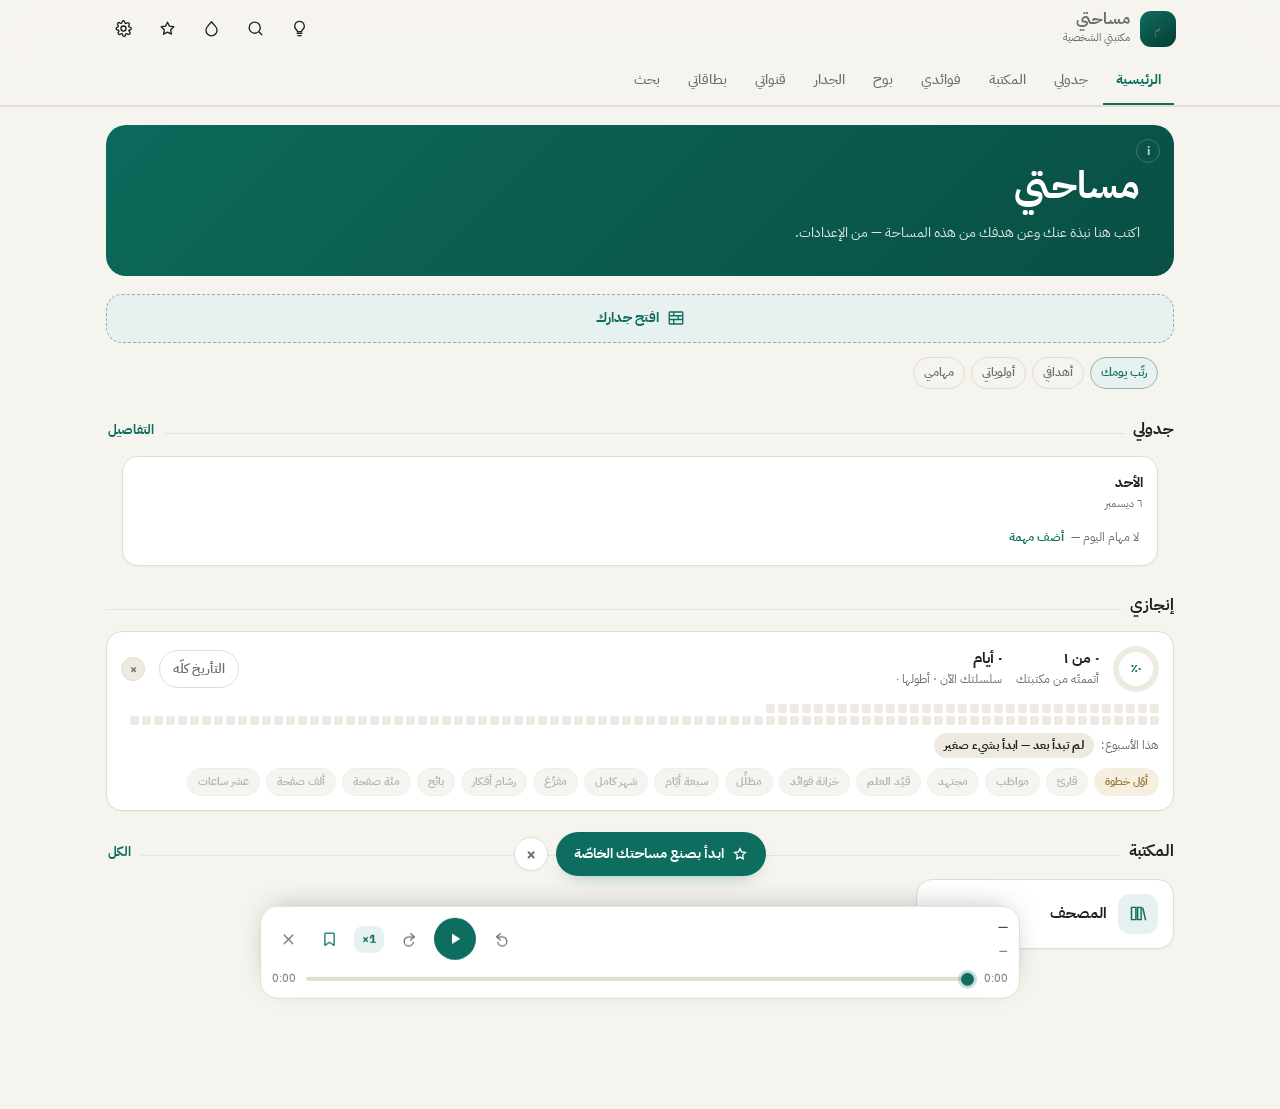
==== commit bee00267: "الإصدار 3.1.0 — إصلاح الجدار والأزرار والتظليل - اقتباسك عاد إلى الصفحة الأولى كما كان، ومعه زرّ «اف" ====
--- a/site/index.html
+++ b/site/index.html
@@ -1650,6 +1650,7 @@
 .nbpaper .edbar .edb{background:#fbf6e9;border-color:#e6dcc2}
 :root[data-theme="dark"] .nbpaper{filter:brightness(.92)}
 
+.nbwrap{padding-bottom:140px}
 .nbnav{display:flex;align-items:center;justify-content:space-between;gap:10px;max-width:780px;margin:14px auto 6px}
 .nbnav .btn svg{width:16px;height:16px}
 .nbnav .btn[disabled]{opacity:.4;pointer-events:none}
@@ -1696,18 +1697,26 @@
 .fbstage.bump{animation:mhBump .3s}
 @keyframes mhBump{0%,100%{transform:none}30%{transform:translateX(-8px)}60%{transform:translateX(6px)}}
 
+/* السطور تبقى وأنت تكتب (كان التركيز يُبيّض الخلفية فتختفي) */
+.nbrich,.nbrich:focus,.nbrich.rich,.nbrich.rich:focus{
+  background:repeating-linear-gradient(transparent 0 calc(var(--line) - 1px),#e9e1cc calc(var(--line) - 1px) var(--line))!important;
+  background-attachment:local!important;border:0!important;box-shadow:none!important}
+.nbpaper .edbar{padding-inline-start:0;margin-bottom:4px}
+/* الزرّ العائم للجدول لا يغطّي الدفتر */
+body[data-route^="#/nb/"] .planfab,body[data-route^="#/nb/"] #startBtn{display:none!important}
+
 /* ==== feat: 40-read.css ==== */
 /* ---------- طبقة نصّ PDF: تحديدٌ صحيح من اليمين لليسار ---------- */
-.pdfbox .pg{position:relative}
+.pdfbox .pg{position:relative;isolation:isolate}
 .textLayer{position:absolute;inset:0;overflow:clip;opacity:1;line-height:1;text-align:initial;direction:ltr;
-  transform-origin:0 0;z-index:2;forced-color-adjust:none}
+  transform-origin:0 0;forced-color-adjust:none;pointer-events:auto}
 .textLayer :is(span,br){color:transparent;position:absolute;white-space:pre;cursor:text;transform-origin:0 0}
 .textLayer span{unicode-bidi:plaintext}
 .textLayer ::selection{background:color-mix(in srgb,var(--acc) 45%,transparent);color:transparent}
-.textLayer .endOfContent{position:absolute;inset:0;z-index:0;cursor:default;user-select:none}
-.pdfbox .hlayer{z-index:3}
-.hlayer.draw{z-index:4}
-.hrect.tx{mix-blend-mode:multiply;border:0}
+.textLayer .endOfContent{position:absolute;inset:0;cursor:default;user-select:none}
+/* التظليل يُلوّن ولا يغطّي: المزج «ضرب» يعمل الآن بعد رفع العزل، والخلفيّة شبه شفّافة احتياطًا */
+.pdfbox .hrect{mix-blend-mode:multiply}
+.hrect.tx{border:0}
 .hrect.mhflash,mark.hl.mhflash{animation:mhFlash 1.4s ease-in-out 2}
 @keyframes mhFlash{0%,100%{box-shadow:0 0 0 0 var(--acc)}50%{box-shadow:0 0 0 4px var(--acc),0 0 14px 3px var(--acc)}}
 
@@ -1745,64 +1754,80 @@
 /* ---------- طرق القراءة في «المزيد» ---------- */
 .tile[data-rdx] .ic svg,.tile[data-rdm] .ic svg{width:20px;height:20px;stroke:currentColor;fill:none;stroke-width:1.7}
 
+/* ---------- أدوات الضغطة الواحدة أثناء التظليل ---------- */
+.mhhlpop{position:fixed;z-index:135;display:flex;flex-direction:column;gap:3px;padding:8px;border-radius:16px;min-width:190px;
+  background:var(--card);border:1px solid var(--line);box-shadow:0 14px 34px -12px rgba(0,0,0,.45);animation:shFade .12s ease-out}
+.mhhlpop-r{display:flex;gap:8px;justify-content:center;padding:4px 0 8px;border-bottom:1px solid var(--line);margin-bottom:3px}
+.mhhlpop .sw{width:28px;height:28px;border-radius:50%;border:2px solid transparent;box-shadow:0 0 0 1px var(--line) inset;cursor:pointer;padding:0}
+.mhhlpop .sw.on{border-color:var(--ink)}
+.mhhlpop>button{display:flex;align-items:center;gap:9px;padding:9px 10px;border-radius:10px;background:none;border:0;font:inherit;
+  font-size:13px;font-weight:600;color:var(--ink);cursor:pointer;text-align:start}
+.mhhlpop>button:hover,.mhhlpop>button:active{background:var(--bg2)}
+.mhhlpop>button svg{width:17px;height:17px;stroke:currentColor;fill:none;stroke-width:1.8;flex:none;color:var(--acc)}
+.hmark{display:none!important}
+
 /* ==== feat: 60-wall.css ==== */
-/* ---------- بطاقات الجدار ---------- */
-.wcard{position:absolute;box-sizing:border-box;color:#241f16;background:var(--wc,#fff6c9);padding:12px 14px;line-height:1.75;
-  transform:rotate(var(--rot,0deg));cursor:grab;touch-action:none;transition:box-shadow .15s;word-break:break-word;
-  box-shadow:0 6px 16px -8px rgba(20,15,5,.5)}
+/* ---------- زرّ فتح الجدار في الرئيسية ---------- */
+.wallopenhome{display:flex;align-items:center;justify-content:center;gap:8px;width:100%;margin:0 0 16px;
+  padding:12px;border-radius:16px;border:1px dashed color-mix(in srgb,var(--acc) 40%,var(--line));
+  background:var(--acc-soft);color:var(--acc);font:inherit;font-size:13.5px;font-weight:700;cursor:pointer}
+.wallopenhome svg{width:18px;height:18px;stroke:currentColor;fill:none;stroke-width:1.8}
+.wallopenhome:active{transform:scale(.99)}
+
+/* ---------- الجدار كامل الشاشة ---------- */
+.wallfull{position:absolute;inset:0;background-size:cover;display:flex;flex-direction:column;overflow:hidden}
+.wallbar2{display:flex;align-items:center;gap:8px;padding:10px 12px;padding-top:calc(10px + env(safe-area-inset-top));
+  background:color-mix(in srgb,var(--card) 92%,transparent);backdrop-filter:blur(10px);border-bottom:1px solid var(--line);z-index:5;flex-wrap:nowrap}
+.wallbar2 .mhico{background:var(--card);flex:none}
+.wallfilt{flex-wrap:nowrap;gap:4px}
+.wallfilt .seg{padding:6px 10px;font-size:12px}
+.wallcanvas{position:relative;flex:1;overflow:hidden;touch-action:none;-webkit-user-select:none;user-select:none}
+.wallcv-empty{position:absolute;inset:0;display:grid;place-items:center;text-align:center;padding:30px;font-size:14px;opacity:.85;color:var(--wfg)}
+.wallhint{margin:0;padding:8px 14px calc(8px + env(safe-area-inset-bottom));text-align:center;font-size:11.5px;
+  background:color-mix(in srgb,var(--card) 88%,transparent);color:var(--muted)}
+.wallbgs{display:flex;gap:8px;flex-wrap:wrap}
+.wallbg{width:auto;padding:14px 12px;border-radius:12px;border:2px solid transparent;font:inherit;font-size:12.5px;font-weight:700;cursor:pointer;min-width:70px}
+.wallbg.on{border-color:var(--acc);box-shadow:0 0 0 2px var(--acc)}
+
+/* ---------- البطاقة ---------- */
+.wcard{position:absolute;box-sizing:border-box;color:#241f16;background:var(--wc,#fff6c9);padding:12px 14px;line-height:1.7;
+  transform:rotate(var(--rot,0deg));cursor:grab;touch-action:none;word-break:break-word;
+  box-shadow:0 6px 16px -8px rgba(20,15,5,.5);transition:box-shadow .12s}
 .wcard.on-dark{color:#f0ece2}
-.wcard.moving{cursor:grabbing;box-shadow:0 16px 34px -10px rgba(20,15,5,.6);z-index:50!important}
-.wcard .wc-t{white-space:pre-wrap;font-family:var(--serif)}
-.wcard .wc-src{margin-top:7px;font-size:.8em;opacity:.7}
-.wcard .wc-img{display:block;width:100%;border-radius:3px;margin-bottom:8px}
-.wcard .wc-img.bare{filter:drop-shadow(0 8px 12px rgba(20,15,5,.4));border-radius:0;background:none;mix-blend-mode:multiply}
+.wcard.active{cursor:grabbing;box-shadow:0 18px 36px -10px rgba(20,15,5,.6);z-index:60!important}
+.wcard .wc-body{pointer-events:none}
+.wc-t{white-space:pre-wrap;font-family:var(--serif)}
+.wc-src{margin-top:7px;font-size:.78em;opacity:.7}
+.wc-img{display:block;width:100%;border-radius:3px;margin-bottom:6px;pointer-events:none}
+.wc-img.bare{background:none;border-radius:0;mix-blend-mode:multiply;filter:drop-shadow(0 8px 12px rgba(20,15,5,.4))}
 .wcard.imgonly{background:none!important;box-shadow:none;padding:4px}
 .wcard.imgonly .wc-img{margin:0}
+/* المقابض */
+.wc-menu,.wc-size,.wc-rot{position:absolute;width:26px;height:26px;border-radius:50%;display:grid;place-items:center;
+  opacity:0;transition:opacity .15s;z-index:2}
+.wcard:hover .wc-menu,.wcard:hover .wc-size,.wcard:hover .wc-rot,.wcard.active .wc-menu,.wcard.active .wc-size,.wcard.active .wc-rot{opacity:1}
+@media(hover:none){.wc-menu,.wc-size,.wc-rot{opacity:.9}}
+.wc-menu{top:-11px;left:-11px;right:auto;background:var(--card);color:var(--ink);border:1px solid var(--line);
+  font-size:15px;line-height:1;cursor:pointer;box-shadow:0 2px 6px rgba(0,0,0,.2)}
+.wc-size{bottom:-11px;right:-11px;left:auto;background:var(--acc);color:#fff;cursor:nwse-resize;
+  box-shadow:0 2px 6px rgba(0,0,0,.25)}
+.wc-size::after{content:'';width:11px;height:11px;border:2px solid #fff;border-top:0;border-inline-end:0;transform:rotate(0deg)}
+.wc-rot{top:-11px;right:-11px;left:auto;background:var(--gold);color:#fff;cursor:grab}
+.wc-rot::after{content:'⟳';font-size:15px;line-height:1}
 /* التصاميم */
 .wcard.st-sticky{border-radius:2px}
-.wcard.st-sticky::after{content:'';position:absolute;top:6px;left:50%;transform:translateX(-50%);width:34px;height:12px;background:rgba(255,255,255,.4)}
+.wcard.st-sticky::before{content:'';position:absolute;top:5px;left:50%;transform:translateX(-50%);width:34px;height:11px;background:rgba(255,255,255,.4);pointer-events:none}
 .wcard.st-pin{border-radius:3px}
-.wcard.st-pin::before{content:'';position:absolute;top:-7px;left:50%;transform:translateX(-50%);width:14px;height:14px;border-radius:50%;
-  background:radial-gradient(circle at 35% 30%,#ff8a7a,#c0392b);box-shadow:0 3px 5px rgba(0,0,0,.35);z-index:2}
+.wcard.st-pin::after{content:'';position:absolute;top:-6px;left:50%;transform:translateX(-50%);width:13px;height:13px;border-radius:50%;
+  background:radial-gradient(circle at 35% 30%,#ff8a7a,#c0392b);box-shadow:0 3px 5px rgba(0,0,0,.35);z-index:1;pointer-events:none}
 .wcard.st-tape{border-radius:2px}
-.wcard.st-tape::before,.wcard.st-tape::after{content:'';position:absolute;top:-8px;width:44px;height:18px;background:rgba(230,225,200,.55);
-  border:1px solid rgba(255,255,255,.4);transform:rotate(-6deg)}
-.wcard.st-tape::before{left:8px}.wcard.st-tape::after{right:8px;transform:rotate(6deg)}
-.wcard.st-polaroid{background:#fff;padding:10px 10px 26px;border-radius:2px;box-shadow:0 8px 20px -8px rgba(20,15,5,.55)}
+.wcard.st-tape::before{content:'';position:absolute;top:-8px;left:14px;width:42px;height:17px;background:rgba(230,225,200,.5);border:1px solid rgba(255,255,255,.4);transform:rotate(-6deg);pointer-events:none}
+.wcard.st-polaroid{background:#fff;padding:10px 10px 24px;border-radius:2px}
 .wcard.st-polaroid .wc-t{text-align:center;font-size:.85em;margin-top:4px}
-.wcard.st-card{border-radius:14px;box-shadow:0 10px 26px -12px rgba(20,15,5,.5);border:1px solid rgba(0,0,0,.06)}
-.wcard.st-ribbon{border-radius:4px}
-.wcard.st-ribbon::before{content:'';position:absolute;top:0;inset-inline-start:14px;width:16px;height:26px;background:var(--acc);
-  clip-path:polygon(0 0,100% 0,100% 100%,50% 78%,0 100%)}
-.wcard.st-torn{border-radius:0;clip-path:polygon(0 4%,8% 0,22% 3%,40% 0,60% 4%,80% 0,95% 3%,100% 6%,100% 94%,92% 100%,74% 97%,52% 100%,30% 97%,12% 100%,0 96%)}
+.wcard.st-card{border-radius:14px;border:1px solid rgba(0,0,0,.06)}
+.wcard.st-torn{clip-path:polygon(0 4%,10% 0,26% 3%,45% 0,64% 4%,82% 0,96% 3%,100% 7%,100% 93%,90% 100%,72% 97%,50% 100%,28% 97%,10% 100%,0 95%)}
 .wcard.st-plain{background:none!important;box-shadow:none;padding:6px}
 .wcard.st-plain.on-dark{text-shadow:0 1px 3px rgba(0,0,0,.5)}
-.wc-handle{display:none}
-
-/* ---------- جدار الصفحة الأولى ---------- */
-.wallhome{position:relative;border-radius:18px;padding:16px;min-height:120px;background:var(--wbg);color:var(--wfg);
-  background-size:cover;overflow:hidden;margin-bottom:14px;box-shadow:inset 0 0 40px rgba(0,0,0,.14)}
-.wallhome .wcard{position:relative;left:auto!important;top:auto!important;width:auto!important;max-width:80%;margin:0 auto;cursor:pointer}
-.wallhome-empty{display:flex;flex-direction:column;align-items:center;gap:8px;width:100%;background:none;border:0;color:var(--wfg);
-  font:inherit;font-size:13px;font-weight:600;cursor:pointer;padding:14px;text-align:center;opacity:.92}
-.wallhome-empty svg{width:30px;height:30px;stroke:currentColor;fill:none;stroke-width:1.6;opacity:.8}
-.wallhome-full{position:absolute;top:10px;inset-inline-end:10px;width:32px;height:32px;border-radius:9px;border:0;
-  background:rgba(255,255,255,.3);color:var(--wfg);cursor:pointer;display:grid;place-items:center}
-.wallhome-full svg{width:16px;height:16px;stroke:currentColor;fill:none;stroke-width:1.9}
-
-/* ---------- الجدار كاملًا ---------- */
-.wallfull{position:absolute;inset:0;background:var(--wbg);color:var(--wfg);background-size:cover;display:flex;flex-direction:column}
-.wallbar2{display:flex;align-items:center;gap:8px;padding:10px 12px;padding-top:calc(10px + env(safe-area-inset-top));
-  background:color-mix(in srgb,var(--card) 90%,transparent);backdrop-filter:blur(10px);border-bottom:1px solid var(--line);z-index:5}
-.wallbar2 .mhico{background:var(--card)}
-.wallfilt{flex-wrap:nowrap}
-.wallcanvas{position:relative;flex:1;overflow:hidden;touch-action:none}
-.wallcv-empty{position:absolute;inset:0;display:grid;place-items:center;text-align:center;padding:30px;font-size:14px;opacity:.85}
-.wallhint{position:absolute;inset-inline:0;bottom:0;margin:0;padding:8px 14px calc(8px + env(safe-area-inset-bottom));text-align:center;
-  font-size:11.5px;background:color-mix(in srgb,var(--card) 85%,transparent);color:var(--muted);pointer-events:none}
-.wallbgs,.wallstyles{display:flex;gap:8px;flex-wrap:wrap}
-.wallbg{width:auto;padding:14px 12px;border-radius:12px;border:2px solid transparent;font:inherit;font-size:12.5px;font-weight:700;cursor:pointer;min-width:70px}
-.wallbg.on{border-color:var(--acc);box-shadow:0 0 0 2px var(--acc)}
 
 /* ==== feat: 85-library.css ==== */
 /* ---------- تجانس أيقونات التبويبات الجديدة ---------- */
@@ -2955,7 +2980,7 @@
       </div>
       <div id="diagOut" style="font-size:12.5px;color:var(--muted);line-height:1.9;margin-top:10px"></div></div>
   </div>
-  <p class="hintp" style="text-align:center;margin:18px 0 0">مساحتي — الإصدار 3.0.0</p>`;
+  <p class="hintp" style="text-align:center;margin:18px 0 0">مساحتي — الإصدار 3.1.0</p>`;
 }
 
 /* ================= item view ================= */
@@ -11188,7 +11213,7 @@
 });
 
 /* ================= التطبيق: تثبيت وتحديث وعمل بلا إنترنت ================= */
-const APP_VER='3.0.0';
+const APP_VER='3.1.0';
 let pwaPrompt=null;
 const isStandalone=()=>{ try{ return matchMedia('(display-mode: standalone)').matches || navigator.standalone===true; }catch(e){ return false; } };
 const isIOS=()=>/iPad|iPhone|iPod/.test(navigator.userAgent) || (navigator.platform==='MacIntel' && navigator.maxTouchPoints>1);
@@ -11278,7 +11303,7 @@
 
 /* ==== feat: 05-qari-data.js ==== */
 /* بيانات المقرئين — مصدرها mp3quran.net (مفتوح، يسمح بالتحميل المباشر) */
-const QARIS=[{"id": "112", "n": "محمد صديق المنشاوي", "s": "https://server10.mp3quran.net/minsh/"}, {"id": "51", "n": "عبدالباسط عبدالصمد", "s": "https://server7.mp3quran.net/basit/"}, {"id": "118", "n": "محمود خليل الحصري", "s": "https://server13.mp3quran.net/husr/"}, {"id": "64", "n": "عبدالرشيد صوفي", "s": "https://server16.mp3quran.net/soufi/Rewayat-Hafs-A-n-Assem/"}, {"id": "76", "n": "علي جابر", "s": "https://server11.mp3quran.net/a_jbr/"}, {"id": "109", "n": "محمد أيوب", "s": "https://server16.mp3quran.net/ayyoub2/Rewayat-Hafs-A-n-Assem/"}, {"id": "123", "n": "مشاري العفاسي", "s": "https://server8.mp3quran.net/afs/"}, {"id": "54", "n": "عبدالرحمن السديس", "s": "https://server11.mp3quran.net/sds/"}, {"id": "31", "n": "سعود الشريم", "s": "https://server7.mp3quran.net/shur/"}, {"id": "30", "n": "سعد الغامدي", "s": "https://server7.mp3quran.net/s_gmd/"}, {"id": "102", "n": "ماهر المعيقلي", "s": "https://server12.mp3quran.net/maher/"}, {"id": "92", "n": "ياسر الدوسري", "s": "https://server11.mp3quran.net/yasser/"}, {"id": "106", "n": "محمد الطبلاوي", "s": "https://server12.mp3quran.net/tblawi/"}, {"id": "121", "n": "محمود علي البنا", "s": "https://server8.mp3quran.net/bna/"}, {"id": "4", "n": "شيخ أبو بكر الشاطري", "s": "https://server11.mp3quran.net/shatri/"}, {"id": "86", "n": "ناصر القطامي", "s": "https://server6.mp3quran.net/qtm/"}, {"id": "9", "n": "أحمد نعينع", "s": "https://server11.mp3quran.net/ahmad_nu/"}];
+const QARIS=[{"id": "112", "n": "محمد صديق المنشاوي", "s": "https://server10.mp3quran.net/minsh/"}, {"id": "51", "n": "عبدالباسط عبدالصمد", "s": "https://server7.mp3quran.net/basit/"}, {"id": "118", "n": "محمود خليل الحصري", "s": "https://server13.mp3quran.net/husr/"}, {"id": "64", "n": "عبدالرشيد صوفي", "s": "https://server16.mp3quran.net/soufi/Rewayat-Hafs-A-n-Assem/"}, {"id": "76", "n": "علي جابر", "s": "https://server11.mp3quran.net/a_jbr/"}, {"id": "109", "n": "محمد أيوب", "s": "https://server16.mp3quran.net/ayyoub2/Rewayat-Hafs-A-n-Assem/"}, {"id": "31", "n": "سعود الشريم", "s": "https://server7.mp3quran.net/shur/"}, {"id": "30", "n": "سعد الغامدي", "s": "https://server7.mp3quran.net/s_gmd/"}, {"id": "102", "n": "ماهر المعيقلي", "s": "https://server12.mp3quran.net/maher/"}, {"id": "92", "n": "ياسر الدوسري", "s": "https://server11.mp3quran.net/yasser/"}, {"id": "106", "n": "محمد الطبلاوي", "s": "https://server12.mp3quran.net/tblawi/"}, {"id": "121", "n": "محمود علي البنا", "s": "https://server8.mp3quran.net/bna/"}, {"id": "4", "n": "شيخ أبو بكر الشاطري", "s": "https://server11.mp3quran.net/shatri/"}, {"id": "86", "n": "ناصر القطامي", "s": "https://server6.mp3quran.net/qtm/"}, {"id": "9", "n": "أحمد نعينع", "s": "https://server11.mp3quran.net/ahmad_nu/"}];
 const SURAS=["الفاتحة", "البقرة", "آل عمران", "النساء", "المائدة", "الأنعام", "الأعراف", "الأنفال", "التوبة", "يونس", "هود", "يوسف", "الرعد", "إبراهيم", "الحجر", "النحل", "الإسراء", "الكهف", "مريم", "طه", "الأنبياء", "الحج", "المؤمنون", "النور", "الفرقان", "الشعراء", "النمل", "القصص", "العنكبوت", "الروم", "لقمان", "السجدة", "الأحزاب", "سبأ", "فاطر", "يس", "الصافات", "ص", "الزمر", "غافر", "فصلت", "الشورى", "الزخرف", "الدخان", "الجاثية", "الأحقاف", "محمد", "الفتح", "الحجرات", "ق", "الذاريات", "الطور", "النجم", "القمر", "الرحمن", "الواقعة", "الحديد", "المجادلة", "الحشر", "الممتحنة", "الصف", "الجمعة", "المنافقون", "التغابن", "الطلاق", "التحريم", "الملك", "القلم", "الحاقة", "المعارج", "نوح", "الجن", "المزمل", "المدثر", "القيامة", "الإنسان", "المرسلات", "النبأ", "النازعات", "عبس", "التكوير", "الانفطار", "المطففين", "الانشقاق", "البروج", "الطارق", "الأعلى", "الغاشية", "الفجر", "البلد", "الشمس", "الليل", "الضحى", "الشرح", "التين", "العلق", "القدر", "البينة", "الزلزلة", "العاديات", "القارعة", "التكاثر", "العصر", "الهمزة", "الفيل", "قريش", "الماعون", "الكوثر", "الكافرون", "النصر", "المسد", "الإخلاص", "الفلق", "الناس"];
 
 /* ==== feat: 10-core.js ==== */
@@ -11383,7 +11408,7 @@
     if (cur && cur !== '#/' && cur !== '#') return;
     const L = S.get('lastRoute', null);
     if (!L || !L.h || Date.now() - L.t > 3 * 86400000) return;
-    if (!/^#\/(i|nb|s|qari|adhkar|audio|wall|dict)\//.test(L.h) && !/^#\/(qari|adhkar|audio|wall|dict)$/.test(L.h)) return;
+    if (!/^#\/(i|nb)\//.test(L.h)) return;          /* نعيدك إلى الملفّ أو الدفتر فقط */
     const m = /^#\/i\/(.+)$/.exec(L.h);
     if (m && !findItem(m[1])) return;
     history.replaceState(null, '', L.h);
@@ -11880,7 +11905,9 @@
    ================================================================ */
 
 /* ---------- نافذة فوق كل شيء (لا تُغلق الورقة المفتوحة تحتها) ---------- */
-function mhModal(html, opt) {
+function mhModal(html, opt, wire) {
+  /* تقبل دالّة الربط في الموضع الثاني أيضًا — كانت تُهمَل فتموت أزرار النافذة */
+  if (typeof opt === 'function') { wire = opt; opt = {}; }
   opt = opt || {};
   const m = document.createElement('div');
   m.className = 'mhmodal' + (opt.full ? ' full' : '');
@@ -11889,6 +11916,7 @@
   const close = () => { m.remove(); if (opt.onClose) opt.onClose(); };
   m.addEventListener('click', ev => { if (ev.target === m && !opt.full) close(); if (ev.target.closest('[data-mhx]')) close(); });
   m.close = close;
+  if (wire) { try { wire(m); } catch (e) { console.error(e); } }
   return m;
 }
 
@@ -12211,8 +12239,8 @@
     body = `<button class="btn" data-nbmap="${esc(x.map)}">${ICON.mind} ${esc(x.name || 'خريطة')}</button>`;
   } else {
     body = `${x.txt ? `<blockquote class="nbq" style="--mc:${HCOL[x.c] || HCOL.y}">${esc(x.txt)}</blockquote>` : ''}
-      <div class="nbrich ro">${x.h ? noteHtml(x.h) : '<i class="mkempty">بلا تعليق</i>'}</div>
-      ${editable ? `<div class="sheetrow" style="margin:8px 0 0"><button class="btn sm" data-nbedit="${esc(x.key)}">${ICON.pen} اكتب عليه</button></div>` : ''}`;
+      ${editable ? `${rtoolsHTML()}<div class="rich nbrich" contenteditable="true" dir="rtl" data-nbg="${esc(x.key)}" data-ph="اكتب فائدتك على هذا…">${noteHtml(x.h || '')}</div>`
+        : `<div class="nbrich ro">${x.h ? noteHtml(x.h) : '<i class="mkempty">بلا تعليق</i>'}</div>`}`;
   }
   return `<div class="nbpaper ${x.own ? '' : 'gath'}" data-key="${esc(x.key)}">
     <div class="nbph2">
@@ -12297,6 +12325,10 @@
     sheetEl.querySelectorAll('[data-nbt]').forEach(inp => inp.addEventListener('input', () => {
       const p = nbOf(id).pages.find(x => x.id === inp.dataset.nbt); if (p) { p.ttl = inp.value.trim(); saveBooks(); }
     }));
+    sheetEl.querySelectorAll('[data-nbg]').forEach(rich => {
+      let t2 = null;
+      bindRich(sheetEl, rich, () => { clearTimeout(t2); t2 = setTimeout(() => mhSaveGathered(id, rich.dataset.nbg, clean(rich.innerHTML)), 400); });
+    });
     mhSwipe(sheetEl, d => mhNbStep(id, d), true);
   }
   const st = document.getElementById('fbStage'); if (st) mhFlipMount(st, id);
@@ -12482,6 +12514,16 @@
     <span class="cnt">${AR(n)} صفحة</span></a>`;
 };
 
+/* حفظ التعليق المكتوب على عنصرٍ مجموع (تظليل أو علامة) في مصدره */
+function mhSaveGathered(id, ref, html) {
+  try {
+    if (ref === 'note') { if (noteText(html)) notes[id] = html; else delete notes[id]; saveNotes(); return; }
+    if (ref.startsWith('hl:')) { const hid = ref.slice(3);
+      const key = Object.keys(hls).find(k => k.split(':')[0] === id && (hls[k] || []).some(h => h.id === hid)) || id;
+      const h = (hls[key] || []).find(x => x.id === hid); if (h) { h.n = html; saveHls(); } return; }
+    if (ref.startsWith('mk:')) { const m = (marks[id] || []).find(x => x.id === ref.slice(3)); if (m) { m.n = html; saveMarks(); } return; }
+  } catch (e) {}
+}
 /* ==== feat: 40-read.js ==== */
 /* ================================================================
    القراءة: نصّ PDF قابل للتحديد والنسخ والتظليل، وتقليب الصفحات،
@@ -12524,7 +12566,7 @@
     (h.rects && h.rects.length ? h.rects : [h]).forEach(r => {
       const d = document.createElement('div'); d.className = 'hrect' + (h.n ? ' has' : '') + (h.rects ? ' tx' : '');
       d.dataset.hid = h.id; d.dataset.lp = 'hrect';
-      d.style.cssText = `left:${r.x * 100}%;top:${r.y * 100}%;width:${r.w * 100}%;height:${r.h * 100}%;background:${HCOL[h.c] || HCOL.y}`;
+      d.style.cssText = `left:${r.x * 100}%;top:${r.y * 100}%;width:${r.w * 100}%;height:${r.h * 100}%;background:color-mix(in srgb,${HCOL[h.c] || HCOL.y} 60%,transparent)`;
       layer.appendChild(d);
     });
   });
@@ -12865,6 +12907,105 @@
   else if (k === 'vshot') { const v = document.getElementById('vplayer'); if (v) mhVideoShot(v, v.dataset.vid); }
 });
 
+/* ================================================================
+   التظليل بالسحب، والضغطة الواحدة تُظهر الأدوات — لا «طرفًا أوّل» يعلّقك
+   (كانت الضغطة الواحدة تضع علامة نابضة وتنتظر ضغطةً ثانية، ولا تفتح شيئًا)
+   ================================================================ */
+bindLayer = function (layer, key, page) {
+  let st = null, box = null, cur = null;
+  const rel = e => { const b = layer.getBoundingClientRect();
+    return { x: Math.max(0, Math.min(1, (e.clientX - b.left) / b.width)), y: Math.max(0, Math.min(1, (e.clientY - b.top) / b.height)) }; };
+  const start = () => {
+    st.live = true;
+    try { layer.setPointerCapture(st.id); } catch (_) {}
+    box = document.createElement('div'); box.className = 'hrect';
+    box.style.cssText = `left:${st.p.x * 100}%;top:${st.p.y * 100}%;width:0;height:0;background:color-mix(in srgb,${HCOL[curColor]} 60%,transparent)`;
+    layer.appendChild(box);
+  };
+  layer.addEventListener('pointerdown', e => {
+    if (!layer.classList.contains('draw')) return;
+    if (e.target.classList.contains('hrect')) return;
+    if (e.button != null && e.button !== 0) return;
+    st = { id: e.pointerId, x0: e.clientX, y0: e.clientY, p: rel(e), mouse: e.pointerType === 'mouse', live: false, moved: false };
+    if (st.mouse) e.preventDefault();
+  });
+  layer.addEventListener('pointermove', e => {
+    if (!st || e.pointerId !== st.id) return;
+    const dx = e.clientX - st.x0, dy = e.clientY - st.y0;
+    if (!st.live) {
+      if (Math.abs(dx) < (st.mouse ? 4 : 9) && Math.abs(dy) < (st.mouse ? 4 : 9)) return;
+      st.moved = true;
+      if (!st.mouse && Math.abs(dy) > Math.abs(dx)) { st = null; return; }   /* الإصبع للأعلى والأسفل = تمرير */
+      start();
+    }
+    const q = rel(e);
+    cur = { x: Math.min(st.p.x, q.x), y: Math.min(st.p.y, q.y), w: Math.abs(q.x - st.p.x), h: Math.abs(q.y - st.p.y) };
+    box.style.left = cur.x * 100 + '%'; box.style.top = cur.y * 100 + '%';
+    box.style.width = cur.w * 100 + '%'; box.style.height = Math.max(cur.h, 0.012) * 100 + '%';
+    e.preventDefault();
+  });
+  const fin = e => {
+    if (!st) return; const s = st; st = null;
+    if (s.live) {
+      if (box) box.remove(); box = null;
+      if (cur) {
+        /* سحبٌ أفقيّ على سطرٍ واحد: نعطيه ارتفاع سطر */
+        if (cur.h < 0.012) { cur.y -= 0.009; cur.h = 0.024; }
+        if (cur.w < 0.015) toast('التظليل صغير جدًا — اسحب أطول قليلًا');
+        else { addHl(key, { t: 'pdf', p: page, x: cur.x, y: cur.y, w: cur.w, h: cur.h, at: Date.now() });
+          paintRects(layer, key, page); toast('ظُلِّل — اضغطه لتكتب فائدة'); }
+      }
+      cur = null; return;
+    }
+    if (s.moved) return;                                     /* كان تمريرًا */
+    /* ضغطةٌ واحدة: أظهر الأدوات مباشرة */
+    mhHlTap(e || { clientX: s.x0, clientY: s.y0 });
+  };
+  layer.addEventListener('pointerup', fin);
+  layer.addEventListener('pointercancel', () => { if (box) { box.remove(); box = null; } st = null; cur = null; });
+};
+try { clearCorner = function () { document.querySelectorAll('.hmark').forEach(x => x.remove()); document.querySelectorAll('.hlayer.waiting').forEach(x => x.classList.remove('waiting')); tapCorner = null; }; } catch (e) {}
+
+/* الضغطة الواحدة أثناء التظليل */
+function mhHlTap(e) {
+  if (typeof RD !== 'undefined' && RD.on) { rdToggleBars(); return; }
+  let p = document.getElementById('mhHlPop'); if (p) { p.remove(); return; }
+  p = document.createElement('div'); p.id = 'mhHlPop'; p.className = 'mhhlpop';
+  p.innerHTML = `
+    <div class="mhhlpop-r">${Object.keys(HCOL).map(k => `<button class="sw ${k === curColor ? 'on' : ''}" data-hp="c" data-c="${k}" style="background:${HCOL[k]}"></button>`).join('')}</div>
+    <button data-hp="stop">${ICON.chk} أوقف التظليل</button>
+    <button data-hp="full">${MHI.full} اقرأ بملء الشاشة</button>
+    <button data-hp="shot">${MHI.cam} لقطة شاشة</button>
+    <button data-hp="dict">${MHI.dict} كلمة لمعجمي</button>`;
+  document.body.appendChild(p);
+  const w = p.offsetWidth, h = p.offsetHeight;
+  p.style.left = Math.max(8, Math.min(innerWidth - w - 8, e.clientX - w / 2)) + 'px';
+  p.style.top = Math.max(8, Math.min(innerHeight - h - 8, e.clientY + 14)) + 'px';
+  setTimeout(() => document.addEventListener('pointerdown', function off(ev) {
+    if (ev.target.closest('#mhHlPop')) return; const q = document.getElementById('mhHlPop'); if (q) q.remove();
+    document.removeEventListener('pointerdown', off, true); }, true), 30);
+}
+document.addEventListener('click', ev => {
+  const b = ev.target.closest('#mhHlPop [data-hp]'); if (!b) return;
+  const k = b.dataset.hp, box = document.getElementById('pdfbox'), pop = document.getElementById('mhHlPop');
+  if (k === 'c') { curColor = b.dataset.c; S.set('hcolor', curColor);
+    pop.querySelectorAll('.sw').forEach(x => x.classList.toggle('on', x === b));
+    document.querySelectorAll('#swatches .swatch').forEach(x => x.classList.toggle('on', x.dataset.color === curColor)); return; }
+  if (pop) pop.remove();
+  if (k === 'stop') { const t = document.getElementById('drawTgl'); if (t && drawOn) t.click(); return; }
+  if (k === 'full') { if (box) rdEnter(box); return; }
+  if (k === 'shot') { mhShot(box); return; }
+  if (k === 'dict') { mhDictAdd({ item: box && box.dataset.item, p: box ? pageAtTop(box) : null }); }
+});
+/* نصّ الإرشاد يوافق الطريقة الجديدة */
+mhAfter(h => {
+  if (!/^#\/i\//.test(h)) return;
+  const tip = document.getElementById('drawTip');
+  if (tip) tip.textContent = 'اسحب بإصبعك على السطر (أفقيًّا) أو بالفأرة لتظلّله. ضغطةٌ واحدة تُظهر الألوان والأدوات. وفي الملفّات النصّية: اضغط مطوّلًا على كلمة لتحدّد النصّ.';
+  const hint = document.getElementById('drawHint');
+  if (hint) hint.textContent = 'شغّل التظليل ثم اسحب على السطر.';
+});
+
 /* ==== feat: 45-dict.js ==== */
 /* ================================================================
    معجم الكلمات: أثناء القراءة اكتب الكلمة ومعناها، فتُحفظ في فوائدي.
@@ -13126,203 +13267,251 @@
 
 /* ==== feat: 60-wall.js ==== */
 /* ================================================================
-   الجدار: خلفيّةٌ كجدارٍ حقيقيّ، وبطاقاتٌ بتصاميم مميّزة تُحرَّك
-   وتُكبَّر وتُصغَّر بحرّية، وصورٌ بخلفية أو بلا خلفية، وتصفية
-   (نصوص · صور · الاثنان)، ومنه تختار ما يظهر في الصفحة الأولى.
+   الجدار: يبقى اقتباسك على الصفحة الأولى كما كان، ومنه زرٌّ يفتح
+   جدارًا كامل الشاشة: خلفيّةٌ حقيقية، وبطاقاتٌ بتصاميم تُحرَّك وتُكبَّر
+   بمقابض واضحة (بالفأرة أو الإصبع)، وصورٌ بخلفية أو بلا، وتصفية.
    ================================================================ */
 const WALL_BG = [
-  ['cork', 'فلّين', 'radial-gradient(circle at 30% 20%, #c9a876, #b8935e), url("data:image/svg+xml,%3Csvg xmlns=%27http://www.w3.org/2000/svg%27 width=%2740%27 height=%2740%27%3E%3Cfilter id=%27n%27%3E%3CfeTurbulence baseFrequency=%270.9%27 numOctaves=%272%27/%3E%3C/filter%3E%3Crect width=%2740%27 height=%2740%27 filter=%27url(%23n)%27 opacity=%270.28%27/%3E%3C/svg%3E")', '#3a2a15'],
-  ['paper', 'ورقيّ', 'repeating-linear-gradient(#f3ecdc,#f3ecdc 27px,#e4d9c0 28px), linear-gradient(#f6f0e2,#f0e8d6)', '#4a3f2a'],
-  ['linen', 'كتّان', 'repeating-linear-gradient(90deg,#e8e2d4 0 2px,#ece7da 2px 4px), repeating-linear-gradient(#e5dfd0 0 2px,#ebe6d8 2px 4px)', '#463f30'],
-  ['slate', 'لوح', 'linear-gradient(135deg,#2c3436,#1c2325)', '#e8e2d0'],
-  ['sage', 'مريميّ', 'linear-gradient(135deg,#cdd8c4,#b9c8ad)', '#33402a'],
-  ['night', 'ليليّ', 'radial-gradient(circle at 70% 15%,#243244,#12161f)', '#e6e9ef'],
-  ['rose', 'ورديّ', 'linear-gradient(135deg,#f0dcd6,#e6c9c0)', '#5e3a30']
+  ['cork', 'فلّين', 'radial-gradient(circle at 30% 20%,#caa877,#b5915c)', '#3a2a15'],
+  ['paper', 'ورقيّ', 'repeating-linear-gradient(#f3ecdc 0 27px,#e6dcc4 27px 28px),linear-gradient(#f6f0e2,#efe6d2)', '#4a3f2a'],
+  ['linen', 'كتّان', 'repeating-linear-gradient(90deg,#e6e0d2 0 3px,#ece7da 3px 6px)', '#463f30'],
+  ['slate', 'لوح', 'linear-gradient(135deg,#2c3436,#1a2123)', '#e8e2d0'],
+  ['sage', 'مريميّ', 'linear-gradient(135deg,#cdd8c4,#b6c5aa)', '#33402a'],
+  ['night', 'ليليّ', 'radial-gradient(circle at 70% 15%,#26364a,#11151d)', '#e6e9ef'],
+  ['rose', 'ورديّ', 'linear-gradient(135deg,#f0dcd6,#e4c6bd)', '#5e3a30']
 ];
-const WALL_STYLES = [
-  ['sticky', 'ورقة لاصقة'], ['pin', 'مثبّتة بدبّوس'], ['tape', 'بشريط لاصق'], ['polaroid', 'إطار صورة'],
-  ['card', 'بطاقة أنيقة'], ['ribbon', 'بشريطة'], ['torn', 'ورق ممزّق'], ['plain', 'نصّ صافٍ']
-];
-const WALL_COLORS = ['#fff6c9', '#d6ecdb', '#d9e6f7', '#f2e7cf', '#e4ecd8', '#f7d9d2', '#e6dcf2', '#ffffff', '#20262b'];
-function wallCfg() { return Object.assign({ bg: 'cork', pinHome: null }, S.get('wallCfg', {})); }
+const WALL_STYLES = [['sticky', 'ورقة لاصقة'], ['pin', 'مثبّتة بدبّوس'], ['tape', 'شريط لاصق'],
+  ['polaroid', 'إطار صورة'], ['card', 'بطاقة أنيقة'], ['torn', 'ورق ممزّق'], ['plain', 'نصّ صافٍ']];
+const WALL_COLORS = ['#fff6c9', '#d6ecdb', '#d9e6f7', '#f2e7cf', '#e4ecd8', '#f7d9d2', '#e6dcf2', '#ffffff', '#1f262b'];
+function wallCfg() { return Object.assign({ bg: 'cork' }, S.get('wallCfg', {})); }
 function saveWallCfg(c) { S.set('wallCfg', c); }
-function wallBgCSS(k) { const b = WALL_BG.find(x => x[0] === k) || WALL_BG[0]; return `--wbg:${b[2]};--wfg:${b[3]}`; }
-/* لكل اقتباس على الجدار: مكانه وحجمه ودورانه وتصميمه */
-function wq(q) { q.w = q.w || {}; return q.w; }
-
-/* ---------- زرّ فتح الجدار في الصفحة الأولى ---------- */
-function mhWallHomeCard() {
-  if (!uiOn('wall')) return '';
-  const c = wallCfg(), pinned = c.pinHome && quotes.find(x => x.id === c.pinHome);
-  const inner = pinned ? mhWallCardHTML(pinned, true) : '';
-  return `<div class="wallhome" style="${wallBgCSS(c.bg)}">
-    ${inner || `<button class="wallhome-empty" data-wallopen="1">${MHI.wall}<span>افتح جدارك — اقتباساتك وصورك على جدارٍ تخصّصه</span></button>`}
-    ${inner ? `<button class="wallhome-full" data-wallopen="1" title="الجدار كاملًا">${MHI.full}</button>` : ''}
-  </div>`;
-}
-function mhWallCardHTML(q, onHome) {
-  const w = wq(q), st = w.style || 'sticky';
+function wallBgStyle(k) { const b = WALL_BG.find(x => x[0] === k) || WALL_BG[0]; return `background:${b[1] === 'فلّين' ? b[2] : b[2]};color:${b[3]};--wfg:${b[3]}`; }
+function wq(q) { if (!q.w) q.w = {}; return q.w; }
+function wallItems() {
+  return quotes.filter(q => q.onwall !== false && (noteText(q.t) || q.img));
+}
+
+/* ---------- بطاقة على الجدار ---------- */
+function wallCard(q) {
+  const w = wq(q), st = w.style || (q.img ? 'polaroid' : 'sticky');
   const t = noteText(q.t || ''), col = w.color || WALL_COLORS[q.c || 0];
   const rot = w.rot != null ? w.rot : ((q.id.charCodeAt(2) % 7) - 3);
   const dark = /^#[012]/.test(col);
   let inner = '';
-  if (q.img) inner += `<img class="wc-img ${w.bare ? 'bare' : ''}" data-wimg="${esc(q.img)}" alt="">`;
+  if (q.img) inner += `<img class="wc-img${w.bare ? ' bare' : ''}" data-wimg="${esc(q.img)}" alt="" draggable="false">`;
   if (t) inner += `<div class="wc-t">${esc(t)}</div>`;
   if (q.src) inner += `<div class="wc-src">${esc(q.src)}</div>`;
-  return `<div class="wcard st-${st} ${dark ? 'on-dark' : ''} ${q.img && !t ? 'imgonly' : ''}" data-wc="${q.id}"
-    style="--wc:${col};--rot:${rot}deg;${onHome ? '' : `left:${w.x || 8}%;top:${w.y || 8}%;width:${w.wd || 44}%;font-size:${w.fs || 15}px;`}">
-    ${inner}</div>`;
-}
-/* ---------- الجدار كاملًا: تحريك حرّ ---------- */
+  return `<div class="wcard st-${st}${dark ? ' on-dark' : ''}${q.img && !t ? ' imgonly' : ''}" data-wc="${q.id}"
+    style="left:${w.x != null ? w.x : 12}%;top:${w.y != null ? w.y : 12}%;width:${w.wd || 46}%;font-size:${w.fs || 15}px;--wc:${col};--rot:${rot}deg">
+    <div class="wc-body">${inner}</div>
+    <button class="wc-menu" title="خيارات">${MHI.dots || '⋯'}</button>
+    <span class="wc-size" title="اسحب لتكبّر"></span>
+    <span class="wc-rot" title="اسحب لتدير"></span>
+  </div>`;
+}
+/* ---------- الجدار كامل الشاشة ---------- */
+let WALLM = null;
 function mhWallFull() {
-  const c = wallCfg();
-  const filt = S.get('wallFilt', 'all');
-  let items = quotes.filter(q => q.onwall !== false && (noteText(q.t) || q.img));
-  if (filt === 'text') items = items.filter(q => !q.img);
-  else if (filt === 'img') items = items.filter(q => q.img);
-  const m = mhModal(`<div class="wallfull" style="${wallBgCSS(c.bg)}">
+  const c = wallCfg(), filt = S.get('wallFilt', 'all');
+  const m = mhModal(`<div class="wallfull" style="${wallBgStyle(c.bg)}">
     <div class="wallbar2">
-      <button class="mhico" data-mhx="1" title="إغلاق">${ICON.back}</button>
+      <button class="mhico" data-wclose="1" title="إغلاق">${ICON.back}</button>
       <div class="segs wallfilt">
         <button class="seg ${filt === 'all' ? 'on' : ''}" data-wfilt="all">الكلّ</button>
         <button class="seg ${filt === 'text' ? 'on' : ''}" data-wfilt="text">نصوص</button>
         <button class="seg ${filt === 'img' ? 'on' : ''}" data-wfilt="img">صور</button>
       </div>
       <span style="flex:1"></span>
-      <button class="mhico" data-wadd="text" title="أضف اقتباسًا">${ICON.quote}</button>
-      <button class="mhico" data-wadd="img" title="أضف صورة">${MHI.cam}</button>
-      <button class="mhico" data-wskin="1" title="تصميم الجدار">${MHI.wall}</button>
+      <button class="mhico" data-wadd="text" title="اقتباس">${ICON.quote}</button>
+      <button class="mhico" data-wadd="img" title="صورة">${MHI.cam}</button>
+      <button class="mhico" data-wskin="1" title="خلفيّة الجدار">${MHI.wall}</button>
     </div>
-    <div class="wallcanvas" id="wallCv">
-      ${items.map(q => mhWallCardHTML(q)).join('')}
-      ${items.length ? '' : '<div class="wallcv-empty">جدارك فارغ — أضف اقتباسًا أو صورة من الأعلى.</div>'}
-    </div>
-    <p class="wallhint" id="wallHint">اسحب لتحرّك · اقرص لتكبّر · اضغط مطوّلًا للتصميم والتثبيت في الصفحة الأولى</p>
+    <div class="wallcanvas" id="wallCv"></div>
+    <div class="wallhint">اسحب البطاقة لتحرّكها · المقبض السفليّ للحجم · العلويّ للدوران · اضغط ⋯ للتصميم</div>
   </div>`, { full: true });
   m.querySelector('.mhmcard').style.padding = '0';
-  const cv = m.querySelector('#wallCv');
+  WALLM = m;
+  wallPaint();
+  m.addEventListener('click', wallClick);
+  return m;
+}
+function wallPaint() {
+  const cv = WALLM && WALLM.querySelector('#wallCv'); if (!cv) return;
+  const filt = S.get('wallFilt', 'all');
+  let items = wallItems();
+  if (filt === 'text') items = items.filter(q => !q.img);
+  else if (filt === 'img') items = items.filter(q => q.img);
+  /* بطاقات بلا موضعٍ محفوظ: نرصّها شبكةً مرتّبة بدل أن تتكدّس فوق بعضها */
+  let slot = 0, placed = false;
+  const narrow = cv.clientWidth < 620, cols = narrow ? 2 : 3, cw = narrow ? 46 : 30, rh = narrow ? 24 : 30;
+  items.forEach(q => { const w = wq(q);
+    if (w.x == null || w.y == null) { const c = slot % cols, r = Math.floor(slot / cols);
+      w.x = 3 + c * (cw + 2); w.y = 4 + r * rh; w.wd = w.wd || cw; w.rot = w.rot != null ? w.rot : ((slot % 3) - 1) * 2; placed = true; }
+    slot++; });
+  if (placed) saveQuotes();
+  cv.innerHTML = items.length ? items.map(wallCard).join('')
+    : `<div class="wallcv-empty">${filt === 'img' ? 'لا صور على الجدار.' : filt === 'text' ? 'لا اقتباسات نصّية.' : 'جدارك فارغ — أضِف اقتباسًا أو صورة من الأعلى.'}</div>`;
   cv.querySelectorAll('[data-wimg]').forEach(async im => { const u = await fileURL(im.dataset.wimg); if (u) im.src = u; });
-  cv.querySelectorAll('.wcard').forEach(el => mhWallDrag(el, cv));
-  return m;
-}
-/* تحريك وتكبير وتدوير */
-function mhWallDrag(el, cv) {
-  const id = el.dataset.wc;
+  cv.querySelectorAll('.wcard').forEach(el => wallBind(el, cv));
+}
+/* ---------- تحريك وتكبير وتدوير بمقابض واضحة ---------- */
+function wallBind(el, cv) {
+  const id = el.dataset.wc, q = () => quotes.find(x => x.id === id);
   const ptrs = new Map();
-  let mode = null, start = null, lp = null;
-  const pct = (px, tot) => Math.max(0, Math.min(96, px / tot * 100));
-  el.addEventListener('pointerdown', e => {
-    if (e.target.closest('.wc-handle')) return;
+  let act = null;                 /* move | size | rot | pinch */
+  let base = null, moved = false;
+  const cvRect = () => cv.getBoundingClientRect();
+  const down = (e, kind) => {
+    if (e.button != null && e.button !== 0) return;
     el.setPointerCapture(e.pointerId); ptrs.set(e.pointerId, e);
-    el.classList.add('moving'); el.style.zIndex = Date.now() % 100000;
-    lp = setTimeout(() => { mode = null; ptrs.clear(); mhWallCardMenu(id); }, 550);
-    const r = el.getBoundingClientRect(), cr = cv.getBoundingClientRect();
-    if (ptrs.size === 1) { mode = 'move'; start = { x: e.clientX, y: e.clientY, ex: r.left - cr.left, ey: r.top - cr.top }; }
-  });
-  const moveH = e => {
+    el.classList.add('active'); el.style.zIndex = (Date.now() % 100000);
+    moved = false;
+    const r = el.getBoundingClientRect(), cr = cvRect(), w = wq(q());
+    if (ptrs.size === 2) { const [a, b] = [...ptrs.values()];
+      act = 'pinch'; base = { d: Math.hypot(a.clientX - b.clientX, a.clientY - b.clientY),
+        ang: Math.atan2(b.clientY - a.clientY, b.clientX - a.clientX) * 180 / Math.PI, wd: w.wd || 46, rot: w.rot || 0 };
+      return; }
+    if (kind === 'size') { act = 'size'; base = { x: e.clientX, wd: w.wd || 46, cw: cr.width }; }
+    else if (kind === 'rot') { const cx = r.left + r.width / 2, cy = r.top + r.height / 2;
+      act = 'rot'; base = { cx, cy, a0: Math.atan2(e.clientY - cy, e.clientX - cx) * 180 / Math.PI, rot: w.rot || 0 }; }
+    else { act = 'move'; base = { x: e.clientX, y: e.clientY, ex: r.left - cr.left, ey: r.top - cr.top, cw: cr.width, ch: cr.height }; }
+    e.preventDefault(); e.stopPropagation();
+  };
+  const move = e => {
     if (!ptrs.has(e.pointerId)) return; ptrs.set(e.pointerId, e);
-    const cr = cv.getBoundingClientRect(); const w = wq(quotes.find(q => q.id === id));
-    if (ptrs.size >= 2) {
-      clearTimeout(lp); const [a, b] = [...ptrs.values()];
-      const dist = Math.hypot(a.clientX - b.clientX, a.clientY - b.clientY);
+    const w = wq(q()), cr = cvRect();
+    if (act === 'pinch' && ptrs.size >= 2) { const [a, b] = [...ptrs.values()];
+      const d = Math.hypot(a.clientX - b.clientX, a.clientY - b.clientY);
       const ang = Math.atan2(b.clientY - a.clientY, b.clientX - a.clientX) * 180 / Math.PI;
-      if (!start || start.dist == null) { start = { dist, ang, wd: w.wd || 44, rot: w.rot || 0 }; return; }
-      mode = 'pinch';
-      w.wd = Math.max(12, Math.min(96, start.wd * dist / start.dist));
-      w.rot = start.rot + (ang - start.ang);
-      el.style.width = w.wd + '%'; el.style.setProperty('--rot', w.rot + 'deg');
-    } else if (mode === 'move') {
-      if (Math.abs(e.clientX - start.x) + Math.abs(e.clientY - start.y) > 8) clearTimeout(lp);
-      w.x = pct(start.ex + (e.clientX - start.x), cr.width);
-      w.y = pct(start.ey + (e.clientY - start.y), cr.height);
-      el.style.left = w.x + '%'; el.style.top = w.y + '%';
-    }
+      w.wd = Math.max(14, Math.min(94, base.wd * d / base.d));
+      w.rot = base.rot + (ang - base.ang);
+      el.style.width = w.wd + '%'; el.style.setProperty('--rot', w.rot + 'deg'); moved = true; return; }
+    if (act === 'move') { const dx = e.clientX - base.x, dy = e.clientY - base.y;
+      if (Math.abs(dx) + Math.abs(dy) > 4) moved = true;
+      w.x = Math.max(0, Math.min(92, (base.ex + dx) / base.cw * 100));
+      w.y = Math.max(0, Math.min(94, (base.ey + dy) / base.ch * 100));
+      el.style.left = w.x + '%'; el.style.top = w.y + '%'; }
+    else if (act === 'size') { moved = true;
+      const dx = e.clientX - base.x;           /* البطاقة مثبّتة من يسارها، فالسحب يمينًا يكبّرها */
+      w.wd = Math.max(14, Math.min(94, base.wd + dx / base.cw * 100)); el.style.width = w.wd + '%'; }
+    else if (act === 'rot') { moved = true;
+      const a1 = Math.atan2(e.clientY - base.cy, e.clientX - base.cx) * 180 / Math.PI;
+      w.rot = base.rot + (a1 - base.a0); el.style.setProperty('--rot', w.rot + 'deg'); }
+    e.preventDefault();
   };
   const up = e => {
-    clearTimeout(lp); ptrs.delete(e.pointerId);
-    if (ptrs.size < 2) start = null;
-    if (ptrs.size === 0) { el.classList.remove('moving'); mode = null; saveQuotes(); }
+    ptrs.delete(e.pointerId);
+    if (ptrs.size === 0) { el.classList.remove('active'); if (moved) saveQuotes();
+      if (!moved && act === 'move') wallMenu(id); act = null; }
+    else if (ptrs.size === 1) { act = 'move'; const r = el.getBoundingClientRect(), cr = cvRect(); const only = [...ptrs.values()][0];
+      base = { x: only.clientX, y: only.clientY, ex: r.left - cr.left, ey: r.top - cr.top, cw: cr.width, ch: cr.height }; }
   };
-  el.addEventListener('pointermove', moveH);
+  el.addEventListener('pointerdown', e => { if (e.target.closest('.wc-menu,.wc-size,.wc-rot')) return; down(e, 'move'); });
+  el.querySelector('.wc-size').addEventListener('pointerdown', e => down(e, 'size'));
+  el.querySelector('.wc-rot').addEventListener('pointerdown', e => down(e, 'rot'));
+  el.addEventListener('pointermove', move);
   el.addEventListener('pointerup', up); el.addEventListener('pointercancel', up);
-  el.addEventListener('dblclick', () => mhWallCardMenu(id));
-}
-function mhWallCardMenu(id) {
+  el.querySelector('.wc-menu').addEventListener('click', ev => { ev.stopPropagation(); wallMenu(id); });
+}
+/* ---------- قائمة البطاقة ---------- */
+function wallMenu(id) {
   const q = quotes.find(x => x.id === id); if (!q) return; const w = wq(q);
-  const c = wallCfg();
+  const cur = w.color || WALL_COLORS[q.c || 0];
   sheet(`<h3>بطاقة الجدار</h3>
-    <div class="field"><label>التصميم</label><div class="segs wallstyles">${WALL_STYLES.map(([k, n]) =>
-      `<button class="seg ${(w.style || 'sticky') === k ? 'on' : ''}" data-wcst="${k}">${n}</button>`).join('')}</div></div>
-    <div class="field"><label>اللون</label><div class="pal">${WALL_COLORS.map(col =>
-      `<button data-wccol="${col}" style="background:${col};width:32px;height:32px;border-radius:9px;border:2px solid ${(w.color || WALL_COLORS[q.c || 0]) === col ? 'var(--ink)' : 'transparent'}"></button>`).join('')}
-      <input type="color" data-wccolx value="${w.color || WALL_COLORS[q.c || 0]}"></div></div>
-    <div class="field"><label>حجم الخط</label><input type="range" min="11" max="30" value="${w.fs || 15}" data-wcfs></div>
-    ${q.img ? `<div class="urow"><span class="ulbl">الصورة بلا خلفية (مفرّغة)</span><button class="usw ${w.bare ? 'on' : ''}" data-wcbare></button></div>` : ''}
-    <div class="urow"><span class="ulbl">اجعلها ظاهرة في الصفحة الأولى</span>
-      <button class="usw ${c.pinHome === id ? 'on' : ''}" data-wcpin></button></div>
-    <div class="sheetrow"><button class="btn pri" onclick="closeSheet()">${ICON.chk} تمّ</button>
-      <button class="danger" data-wcrem="1">أزِلها من الجدار</button></div>`, el => {
-    const rerender = () => { const card = document.querySelector(`.wcard[data-wc="${id}"]`);
-      if (card) { const d = document.createElement('div'); d.innerHTML = mhWallCardHTML(q); const nw = d.firstElementChild;
-        card.replaceWith(nw); mhWallDrag(nw, document.getElementById('wallCv'));
-        nw.querySelectorAll('[data-wimg]').forEach(async im => { const u = await fileURL(im.dataset.wimg); if (u) im.src = u; }); } };
+    ${!q.img ? `<div class="field"><label>النصّ</label><textarea id="wcT" dir="rtl">${esc(noteText(q.t || ''))}</textarea></div>
+    <div class="field"><label>المصدر</label><input type="text" id="wcS" dir="rtl" value="${esc(q.src || '')}"></div>` : ''}
+    <div class="field"><label>التصميم</label><div class="segs">${WALL_STYLES.map(([k, n]) =>
+      `<button class="seg ${(w.style || (q.img ? 'polaroid' : 'sticky')) === k ? 'on' : ''}" data-wcst="${k}">${n}</button>`).join('')}</div></div>
+    <div class="field"><label>اللون</label><div class="pal">${WALL_COLORS.map(c =>
+      `<button data-wccol="${c}" style="background:${c};width:32px;height:32px;border-radius:9px;border:2px solid ${cur === c ? 'var(--ink)' : 'transparent'}"></button>`).join('')}
+      <input type="color" id="wcColX" value="${cur}"></div></div>
+    <div class="two"><div class="field"><label>حجم الخطّ</label><input type="range" id="wcFs" min="11" max="34" value="${w.fs || 15}"></div>
+    <div class="field"><label>الميل</label><input type="range" id="wcRot" min="-20" max="20" value="${Math.round(w.rot || 0)}"></div></div>
+    ${q.img ? `<div class="urow"><span class="ulbl">الصورة بلا خلفية (مفرّغة)</span><button class="usw ${w.bare ? 'on' : ''}" id="wcBare"></button></div>` : ''}
+    <div class="urow"><span class="ulbl">اجعلها اقتباس الصفحة الأولى</span><button class="usw ${(S.get('wallFix', {}) || {}).id === id ? 'on' : ''}" id="wcPin"></button></div>
+    <div class="sheetrow"><button class="btn pri" id="wcDone">${ICON.chk} تمّ</button>
+      <button class="danger" id="wcRem">أزِلها من الجدار</button></div>`, el => {
+    const re = () => { const card = document.querySelector(`.wcard[data-wc="${id}"]`);
+      if (!card) return; const d = document.createElement('div'); d.innerHTML = wallCard(q); const nw = d.firstElementChild;
+      card.replaceWith(nw); wallBind(nw, document.getElementById('wallCv'));
+      nw.querySelectorAll('[data-wimg]').forEach(async im => { const u = await fileURL(im.dataset.wimg); if (u) im.src = u; }); };
+    const tT = el.querySelector('#wcT'), tS = el.querySelector('#wcS');
+    if (tT) tT.addEventListener('input', () => { q.t = tT.value; saveQuotes(); re(); });
+    if (tS) tS.addEventListener('input', () => { q.src = tS.value.trim(); saveQuotes(); re(); });
     el.addEventListener('click', ev => {
-      const st = ev.target.closest('[data-wcst]'); if (st) { w.style = st.dataset.wcst; el.querySelectorAll('[data-wcst]').forEach(x => x.classList.toggle('on', x === st)); saveQuotes(); rerender(); return; }
-      const cl = ev.target.closest('[data-wccol]'); if (cl) { w.color = cl.dataset.wccol; el.querySelectorAll('[data-wccol]').forEach(x => x.style.borderColor = x === cl ? 'var(--ink)' : 'transparent'); saveQuotes(); rerender(); return; }
-      if (ev.target.closest('[data-wcbare]')) { w.bare = !w.bare; ev.target.closest('[data-wcbare]').classList.toggle('on', w.bare); saveQuotes(); rerender(); return; }
-      if (ev.target.closest('[data-wcpin]')) { const on = c.pinHome !== id; c.pinHome = on ? id : null; saveWallCfg(c); ev.target.closest('[data-wcpin]').classList.toggle('on', on); toast(on ? 'ستظهر في الصفحة الأولى' : 'أُزيلت من الصفحة الأولى'); return; }
-      if (ev.target.closest('[data-wcrem]')) { q.onwall = false; saveQuotes(); closeSheet(); const card = document.querySelector(`.wcard[data-wc="${id}"]`); if (card) card.remove(); return; }
+      const st = ev.target.closest('[data-wcst]'); if (st) { w.style = st.dataset.wcst; el.querySelectorAll('[data-wcst]').forEach(x => x.classList.toggle('on', x === st)); saveQuotes(); re(); return; }
+      const cl = ev.target.closest('[data-wccol]'); if (cl) { w.color = cl.dataset.wccol; el.querySelectorAll('[data-wccol]').forEach(x => x.style.borderColor = x === cl ? 'var(--ink)' : 'transparent'); saveQuotes(); re(); return; }
+      if (ev.target.id === 'wcBare') { w.bare = !w.bare; ev.target.classList.toggle('on', w.bare); saveQuotes(); re(); return; }
+      if (ev.target.id === 'wcPin') { const on = (S.get('wallFix', {}) || {}).id !== id;
+        S.set('wallFix', on ? { id, until: 0 } : null); if (on && !q.pin) { q.pin = true; saveQuotes(); }
+        ev.target.classList.toggle('on', on); toast(on ? 'ستظهر على الصفحة الأولى' : 'أُزيلت من الصفحة الأولى'); return; }
+      if (ev.target.id === 'wcDone') { closeSheet(); return; }
+      if (ev.target.id === 'wcRem') { q.onwall = false; saveQuotes(); closeSheet(); const card = document.querySelector(`.wcard[data-wc="${id}"]`); if (card) card.remove(); return; }
     });
     el.addEventListener('input', ev => {
-      if (ev.target.matches('[data-wcfs]')) { w.fs = +ev.target.value; saveQuotes(); const card = document.querySelector(`.wcard[data-wc="${id}"]`); if (card) card.style.fontSize = w.fs + 'px'; }
-      if (ev.target.matches('[data-wccolx]')) { w.color = ev.target.value; saveQuotes(); rerender(); }
+      if (ev.target.id === 'wcFs') { w.fs = +ev.target.value; saveQuotes(); const c = document.querySelector(`.wcard[data-wc="${id}"]`); if (c) c.style.fontSize = w.fs + 'px'; }
+      if (ev.target.id === 'wcRot') { w.rot = +ev.target.value; saveQuotes(); const c = document.querySelector(`.wcard[data-wc="${id}"]`); if (c) c.style.setProperty('--rot', w.rot + 'deg'); }
+      if (ev.target.id === 'wcColX') { w.color = ev.target.value; saveQuotes(); re(); }
     });
   });
 }
-/* تصميم الجدار نفسه */
+/* ---------- خلفيّة الجدار ---------- */
 function mhWallSkin() {
   const c = wallCfg();
-  sheet(`<h3>${MHI.wall} تصميم الجدار</h3>
-    <div class="field"><label>خلفيّة الجدار</label>
-      <div class="wallbgs">${WALL_BG.map(([k, n, css, fg]) =>
-        `<button class="wallbg ${c.bg === k ? 'on' : ''}" data-wbg="${k}" style="background:${css.split(',')[0]};color:${fg}">${n}</button>`).join('')}</div></div>
-    <p class="mhnote">تختار من هنا شكل الجدار، ومن كلّ بطاقة تصميمها الخاصّ.</p>
+  sheet(`<h3>${MHI.wall} خلفيّة الجدار</h3>
+    <div class="wallbgs">${WALL_BG.map(([k, n, css, fg]) =>
+      `<button class="wallbg ${c.bg === k ? 'on' : ''}" data-wbg="${k}" style="background:${css};color:${fg}">${n}</button>`).join('')}</div>
+    <p class="mhnote">هذه خلفيّة الجدار، ولكلّ بطاقة تصميمها من زرّ ⋯ عليها.</p>
     <div class="sheetrow"><button class="btn pri" onclick="closeSheet()">${ICON.chk} تمّ</button></div>`, el => {
     el.addEventListener('click', ev => { const b = ev.target.closest('[data-wbg]'); if (!b) return;
       c.bg = b.dataset.wbg; saveWallCfg(c); el.querySelectorAll('[data-wbg]').forEach(x => x.classList.toggle('on', x === b));
-      const cv = document.querySelector('.wallfull'); if (cv) cv.style.cssText = wallBgCSS(c.bg);
-      const home = document.querySelector('.wallhome'); if (home) home.style.cssText = wallBgCSS(c.bg); });
+      const wf = document.querySelector('.wallfull'); if (wf) wf.style.cssText = wallBgStyle(c.bg); });
   });
 }
-/* أحداث الجدار */
-document.addEventListener('click', async ev => {
-  if (ev.target.closest('[data-wallopen]')) { mhWallFull(); return; }
+/* ---------- أحداث شريط الجدار ---------- */
+function wallClick(ev) {
+  if (ev.target.closest('[data-wclose]')) { if (WALLM) WALLM.close(); WALLM = null; return; }
   const filt = ev.target.closest('[data-wfilt]');
-  if (filt) { S.set('wallFilt', filt.dataset.wfilt); const m = ev.target.closest('.mhmodal'); if (m) m.close(); mhWallFull(); return; }
+  if (filt) { S.set('wallFilt', filt.dataset.wfilt);
+    WALLM.querySelectorAll('.wallfilt .seg').forEach(x => x.classList.toggle('on', x === filt)); wallPaint(); return; }
   if (ev.target.closest('[data-wskin]')) { mhWallSkin(); return; }
-  const add = ev.target.closest('[data-wadd]');
-  if (add) {
-    if (add.dataset.wadd === 'img') {
-      const files = await mhPickFile('image/*', true); if (!files || !files.length) return;
+  const add = ev.target.closest('[data-wadd]'); if (!add) return;
+  if (add.dataset.wadd === 'img') {
+    mhPickFile('image/*', true).then(async files => { if (!files || !files.length) return;
       for (const f of files) { const small = await shrinkImg(f, 1400); const key = uid('wq'); await putFile(key, small);
-        quotes.unshift({ id: uid('q'), t: '', img: key, onwall: true, c: 0, w: { style: 'polaroid', x: 10 + Math.random() * 40, y: 10 + Math.random() * 40, wd: 40 } }); }
-      saveQuotes(); const m = ev.target.closest('.mhmodal'); if (m) m.close(); mhWallFull();
-    } else {
-      mhModal(`<div class="mhvhead"><b>${ICON.quote} اقتباس على الجدار</b><span style="flex:1"></span><button class="lnk" data-mhx="1">إغلاق</button></div>
-        <div class="field"><textarea id="wqT" dir="rtl" placeholder="اكتب الاقتباس أو الخاطرة…"></textarea></div>
-        <div class="field"><input type="text" id="wqS" dir="rtl" placeholder="المصدر (اختياري)"></div>
-        <div class="sheetrow"><button class="btn pri" data-wqadd="1">${ICON.plus} أضف إلى الجدار</button></div>`, m => {
-        setTimeout(() => m.querySelector('#wqT').focus(), 80);
-        m.querySelector('[data-wqadd]').onclick = () => { const t = m.querySelector('#wqT').value.trim(); if (!t) return;
-          quotes.unshift({ id: uid('q'), t, src: m.querySelector('#wqS').value.trim(), onwall: true, c: Math.floor(Math.random() * 5), w: { style: 'sticky', x: 8 + Math.random() * 45, y: 8 + Math.random() * 40, wd: 40 } });
-          saveQuotes(); m.close(); const mo = document.querySelector('.wallfull'); if (mo) mhWallFull(); };
-      });
-    }
-    return;
+        quotes.unshift({ id: uid('q'), t: '', img: key, onwall: true, c: 0, w: { style: 'polaroid', x: 12 + Math.random() * 40, y: 10 + Math.random() * 40, wd: 40 } }); }
+      saveQuotes(); wallPaint(); });
+  } else {
+    mhModal(`<div class="mhvhead"><b>${ICON.quote} اقتباس</b><span style="flex:1"></span><button class="lnk" data-mhx="1">إغلاق</button></div>
+      <div class="field"><textarea id="wqT" dir="rtl" placeholder="اكتب الاقتباس أو الخاطرة…"></textarea></div>
+      <div class="field"><input type="text" id="wqS" dir="rtl" placeholder="المصدر (اختياري)"></div>
+      <div class="sheetrow"><button class="btn pri" data-wqadd="1">${ICON.plus} أضِف إلى الجدار</button></div>`, mm => {
+      setTimeout(() => mm.querySelector('#wqT').focus(), 80);
+      mm.querySelector('[data-wqadd]').onclick = () => { const t = mm.querySelector('#wqT').value.trim(); if (!t) return;
+        quotes.unshift({ id: uid('q'), t, src: mm.querySelector('#wqS').value.trim(), onwall: true, c: Math.floor(Math.random() * 5),
+          w: { style: 'sticky', x: 10 + Math.random() * 42, y: 8 + Math.random() * 42, wd: 42 } });
+        saveQuotes(); mm.close(); wallPaint(); };
+    });
+  }
+}
+/* ---------- المدخل: زرّ «افتح الجدار» في صفحة الاقتباسات وفي الرئيسية ---------- */
+document.addEventListener('click', ev => { if (ev.target.closest('[data-wallopen]')) mhWallFull(); });
+mhAfter(h => {
+  if (h === '#/quotes') {
+    const view = document.getElementById('view'); if (!view || view.querySelector('.wallopen')) return;
+    const hd = view.querySelector('.sechead');
+    const b = document.createElement('button'); b.className = 'btn pri wallopen'; b.dataset.wallopen = '1';
+    b.style.cssText = 'margin:0 0 14px;width:100%;justify-content:center';
+    b.innerHTML = `${MHI.wall} افتح الجدار كامل الشاشة`;
+    if (hd) hd.after(b); else view.prepend(b);
+  }
+  if (h === '#/' && uiOn('wall')) {
+    const hero = document.querySelector('.hero'); if (!hero || document.querySelector('.wallopenhome')) return;
+    const b = document.createElement('button'); b.className = 'wallopenhome'; b.dataset.wallopen = '1';
+    b.innerHTML = `${MHI.wall} <span>افتح جدارك</span>`;
+    hero.after(b);
   }
 });
-/* استبدل ورقة البانر القديمة بجدار الصفحة الأولى */
-bannerNote = function () { return uiOn('wall') ? mhWallHomeCard() : ''; };
 
 /* ==== feat: 70-remind.js ==== */
 /* ================================================================
@@ -13742,11 +13931,9 @@
    ================================================================ */
 const AUDIO_APPS = [
   ['منطوق', 'كتب صوتية وبودكاست نافع — مجّانيّ بلا إعلانات', 'https://mantooq.com',
-    'https://apps.apple.com/app/id1624497481', 'https://play.google.com/store/apps/details?id=ca.basira.mantooqapp'],
-  ['مسموع', 'الكتب العربية الصوتية', 'https://masmoo3.com', '', ''],
-  ['Storytel', 'آلاف الكتب الصوتية العربية (اشتراك)', 'https://www.storytel.com/ae', '', ''],
-  ['أبجد', 'كتب ومراجعات ومكتبة صوتية', 'https://www.abjjad.com', '', '']
+    'https://apps.apple.com/app/id1624497481', 'https://play.google.com/store/apps/details?id=ca.basira.mantooqapp']
 ];
+function mhAudioCustom() { return S.get('audioApps', []); }
 mhRoute(h => h === '#/audio', () => {
   const pairs = allItems().filter(r => r.it.linkAudio || r.it.linkText);
   return `${head('المكتبة الصوتية', `<a class="chip" href="#/lib">${ICON.back} المكتبة</a>`)}
@@ -13760,12 +13947,20 @@
           <a class="btn sm pri" href="${site}" target="_blank" rel="noopener">${ICON.ext} الموقع</a>
           ${ios ? `<a class="btn sm" href="${ios}" target="_blank" rel="noopener"> App Store</a>` : ''}
           ${and ? `<a class="btn sm" href="${and}" target="_blank" rel="noopener"> Google Play</a>` : ''}
-        </div></div>`).join('')}</div>
+        </div></div>`).join('')}
+      ${mhAudioCustom().map((a, i) => `<div class="audapp"><div class="audapp-t"><b>${esc(a.n)}</b>${a.d ? `<small>${esc(a.d)}</small>` : ''}</div>
+        <div class="audapp-b"><a class="btn sm pri" href="${esc(a.u)}" target="_blank" rel="noopener">${ICON.ext} افتح</a>
+          <button class="btn sm" data-audappdel="${i}">${MHI.trash} حذف</button></div></div>`).join('')}
+      <button class="btn" data-audappadd="1" style="width:100%;justify-content:center;margin-top:4px">${ICON.plus} أضِف موقعًا أو تطبيقًا خاصًّا بي</button>
+    </div>
     <div class="pcardx" style="margin:14px 16px 0"><b>${MHI.cloud} رابط ساوندكلاود</b>
       <p class="mhnote" style="margin:6px 0 10px">الصق رابط مقطع أو قائمة تشغيل، يُعرض داخل الموقع ويُضاف إلى مكتبتك.</p>
       <button class="btn pri" data-scadd="1">${MHI.link} أضِف من ساوندكلاود</button></div>`;
 });
 document.addEventListener('click', ev => {
+  if (ev.target.closest('[data-audappadd]')) { mhAudioAppAdd(); return; }
+  const dad = ev.target.closest('[data-audappdel]');
+  if (dad) { const list = mhAudioCustom(); list.splice(+dad.dataset.audappdel, 1); S.set('audioApps', list); render(); return; }
   if (ev.target.closest('[data-audpair]')) {
     mhPickItem('اختر الكتاب الصوتيّ', it => it.type === 'audio', aid => {
       mhPickItem('اربطه بأي كتاب مكتوب (PDF)؟', it => it.type === 'pdf', tid => {
@@ -13793,17 +13988,35 @@
 function mhSoundcloud() {
   mhModal(`<div class="mhvhead"><b>${MHI.cloud} ساوندكلاود</b><span style="flex:1"></span><button class="lnk" data-mhx="1">إغلاق</button></div>
     <div class="field"><label>رابط مقطع أو قائمة تشغيل</label><input type="url" id="scU" dir="ltr" placeholder="https://soundcloud.com/…"></div>
-    <div class="sheetrow"><button class="btn pri" data-sc="1">${ICON.plus} أضِف إلى مكتبتي</button></div>
+    <div class="sheetrow"><button class="btn pri" data-sc="1">${ICON.plus} أضِف واعرض في المكتبة</button></div>
     <p class="mhnote" id="scSt">يُعرض مشغّل ساوندكلاود داخل الموقع. التنزيل غير متاح منه، لكنّه يعمل بالإنترنت.</p>`, m => {
-    m.querySelector('[data-sc]').onclick = async () => {
-      const u = m.querySelector('#scU').value.trim(); const st = m.querySelector('#scSt');
-      if (!/soundcloud\.com/.test(u)) { st.textContent = 'الصق رابط ساوندكلاود صحيحًا'; return; }
-      st.textContent = 'أتحقّق من الرابط…';
+    const go = async () => {
+      const u = (m.querySelector('#scU').value || '').trim(); const st = m.querySelector('#scSt');
+      if (!/soundcloud\.com|snd\.sc/.test(u)) { st.textContent = 'الصق رابط ساوندكلاود صحيحًا (يبدأ بـ soundcloud.com)'; return; }
+      st.textContent = 'جارٍ الإضافة…';
       let title = 'مقطع ساوندكلاود';
-      try { const r = await fetch('https://soundcloud.com/oembed?format=json&url=' + encodeURIComponent(u)); if (r.ok) { const j = await r.json(); title = j.title || title; } } catch (e) {}
+      try { const c = new AbortController(); const to = setTimeout(() => c.abort(), 6000);
+        const r = await fetch('https://soundcloud.com/oembed?format=json&url=' + encodeURIComponent(u), { signal: c.signal });
+        clearTimeout(to); if (r.ok) { const j = await r.json(); if (j && j.title) title = j.title; } } catch (e) {}
       const sec = mhSecEnsure('secAudioLinks', 'روابط صوتية');
-      sec.items.unshift({ id: uid('i'), type: 'soundcloud', name: title, url: u, ts: Date.now() });
-      saveTree(); m.close(); toast('أُضيف إلى مكتبتك'); location.hash = '#/i/' + sec.items[0].id;
+      const it = { id: uid('i'), type: 'soundcloud', name: title, url: u, ts: Date.now() };
+      sec.items.unshift(it); saveTree(); m.close(); toast('أُضيف إلى مكتبتك'); location.hash = '#/i/' + it.id;
+    };
+    m.querySelector('[data-sc]').onclick = go;
+    m.querySelector('#scU').addEventListener('keydown', e => { if (e.key === 'Enter') go(); });
+  });
+}
+function mhAudioAppAdd() {
+  mhModal(`<div class="mhvhead"><b>${ICON.plus} موقع أو تطبيق صوتيّ</b><span style="flex:1"></span><button class="lnk" data-mhx="1">إغلاق</button></div>
+    <div class="field"><label>الاسم</label><input type="text" id="aaN" dir="rtl" placeholder="اسم الموقع أو التطبيق"></div>
+    <div class="field"><label>الرابط</label><input type="url" id="aaU" dir="ltr" placeholder="https://…"></div>
+    <div class="field"><label>وصف قصير (اختياري)</label><input type="text" id="aaD" dir="rtl"></div>
+    <div class="sheetrow"><button class="btn pri" data-aa="1">${ICON.chk} احفظ</button></div>`, m => {
+    m.querySelector('[data-aa]').onclick = () => {
+      const n = m.querySelector('#aaN').value.trim(), u = m.querySelector('#aaU').value.trim();
+      if (!n || !u) { toast('أكمل الاسم والرابط'); return; }
+      const list = mhAudioCustom(); list.push({ n, u: /^https?:/.test(u) ? u : 'https://' + u, d: m.querySelector('#aaD').value.trim() });
+      S.set('audioApps', list); m.close(); render();
     };
   });
 }
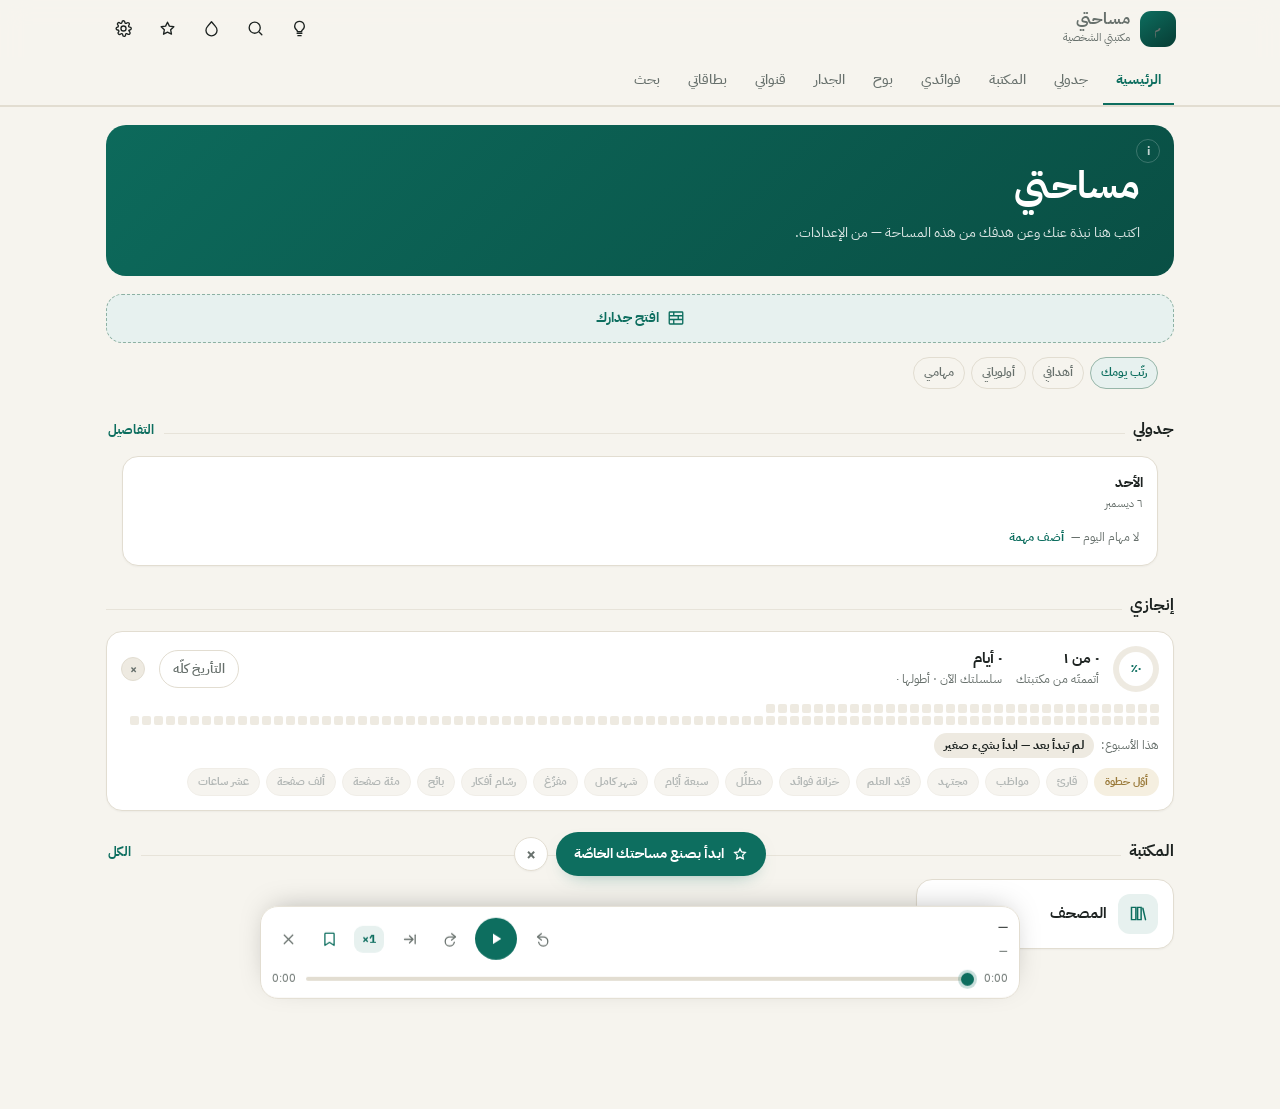
==== commit 472d5bef: "الإصدار 3.2.0 — الاستماع في المصحف، التثبيت، أوضاع التشغيل، ساوندكلاود - المصحف: شريط استماع خفيف بأ" ====
--- a/site/index.html
+++ b/site/index.html
@@ -1766,6 +1766,26 @@
 .mhhlpop>button svg{width:17px;height:17px;stroke:currentColor;fill:none;stroke-width:1.8;flex:none;color:var(--acc)}
 .hmark{display:none!important}
 
+/* ==== feat: 50-clip.css ==== */
+/* ---------- شريط القصّ ---------- */
+.mhclip{margin:14px 0 0;padding:13px 14px;border-radius:18px;background:var(--card);border:1px solid var(--line);box-shadow:var(--shadow)}
+.mhclip-h{display:flex;align-items:center;gap:8px;flex-wrap:wrap;margin-bottom:10px}
+.mhclip-h svg{width:18px;height:18px;flex:none;stroke:var(--acc);fill:none;stroke-width:1.8}
+.mhclip-h b{font-size:14px}
+.mhclip-h .mhnote{flex:1 1 100%;margin:0}
+.mhclip-row{display:grid;grid-template-columns:auto 1fr auto 1fr auto;gap:6px;align-items:center}
+.mhclip-row>span{color:var(--muted);text-align:center}
+.mhclip-in{width:100%;min-width:0;padding:9px 8px;border-radius:11px;border:1px solid var(--line);background:var(--bg2);color:var(--ink);
+  font:inherit;font-size:15px;font-weight:700;text-align:center;font-variant-numeric:tabular-nums}
+.mhclip-in:focus{border-color:var(--acc);outline:none;background:var(--card)}
+.mhico.clipset{width:auto;height:auto;padding:5px 9px;display:flex;flex-direction:column;align-items:center;line-height:1.25;
+  background:var(--acc-soft);color:var(--acc);border-color:transparent}
+.mhico.clipset b{font-size:12px}.mhico.clipset small{font-size:10px;opacity:.8}
+.mhclip-row2{display:flex;align-items:center;gap:8px;flex-wrap:wrap;margin-top:10px}
+.mhclip-len{font-size:12.5px;font-weight:700;color:var(--muted)}
+.mhclip-row2 .btn svg{width:15px;height:15px;stroke:currentColor;fill:none;stroke-width:1.8}
+.mhclip-row2 .btn.pri svg{stroke:#fff}
+
 /* ==== feat: 60-wall.css ==== */
 /* ---------- زرّ فتح الجدار في الرئيسية ---------- */
 .wallopenhome{display:flex;align-items:center;justify-content:center;gap:8px;width:100%;margin:0 0 16px;
@@ -1894,6 +1914,60 @@
 .vfile figcaption{white-space:nowrap;overflow:hidden;text-overflow:ellipsis}
 .vfile figcaption .lnk{margin-inline-start:auto;color:#c0392b}
 .vsec .lnk svg,.vrow .lnk svg,.vpw .lnk svg{width:16px;height:16px;stroke:currentColor;fill:none;stroke-width:1.8;vertical-align:-3px}
+
+/* ---------- الاستماع في صفحة المصحف ---------- */
+.qlisten{display:flex;align-items:center;gap:10px;margin:0 16px 14px;padding:10px 12px;border-radius:16px;
+  background:var(--acc-soft);border:1px solid color-mix(in srgb,var(--acc) 22%,transparent)}
+.qlplay{width:46px;height:46px;border-radius:50%;flex:none;display:grid;place-items:center;background:var(--acc);color:#fff;border:0;cursor:pointer;
+  box-shadow:0 6px 16px -8px var(--acc)}
+.qlplay svg{width:19px;height:19px;fill:currentColor;stroke:none}
+.qlmid{flex:1;min-width:0;display:flex;flex-direction:column;gap:5px}
+.qlrec{display:inline-flex;align-items:center;gap:6px;background:none;border:0;padding:0;font:inherit;font-size:13px;font-weight:700;
+  color:var(--acc);cursor:pointer;text-align:start;min-width:0}
+.qlrec span{white-space:nowrap;overflow:hidden;text-overflow:ellipsis}
+.qlrec svg{width:16px;height:16px;stroke:currentColor;fill:none;stroke-width:1.8;flex:none}
+.qlsura{width:100%;padding:7px 10px;border-radius:10px;border:1px solid var(--line);background:var(--card);color:var(--ink);font:inherit;font-size:14px}
+.qlmore{width:36px;height:36px;border-radius:10px;flex:none;background:var(--card);border:1px solid var(--line);font-size:16px;cursor:pointer;color:var(--muted)}
+.qprlist{display:flex;flex-direction:column;gap:5px;max-height:52vh;overflow:auto}
+.qpr{display:flex;align-items:center;gap:10px;padding:11px 12px;border-radius:12px;background:var(--bg2);border:1px solid transparent;
+  font:inherit;font-size:14px;color:var(--ink);cursor:pointer;text-align:start}
+.qpr.on{border-color:var(--acc);background:var(--acc-soft);font-weight:700}
+.qpr svg{width:17px;height:17px;stroke:var(--acc);fill:none;stroke-width:1.8;flex:none}
+
+/* ---------- التثبيت ---------- */
+.pinbtn svg{width:15px;height:15px;stroke:currentColor;fill:none;stroke-width:1.8}
+.pinbtn.on{color:var(--acc);background:var(--acc-soft);border-color:transparent}
+.pinbtn.on svg{fill:currentColor}
+.tile.pinned{border-color:color-mix(in srgb,var(--acc) 45%,var(--line));box-shadow:0 0 0 1px color-mix(in srgb,var(--acc) 25%,transparent)}
+.pinwrap{margin-bottom:10px}
+.pinwrap .sechead h2 svg{width:16px;height:16px;stroke:var(--acc);fill:var(--acc);vertical-align:-2px}
+.pinrow2{display:flex;align-items:center;gap:8px;padding:8px 4px;border-top:1px solid var(--line)}
+.pinrow2 b{flex:1;min-width:0;font-size:13.5px;white-space:nowrap;overflow:hidden;text-overflow:ellipsis}
+.pinrow2 .mhico[disabled]{opacity:.3;pointer-events:none}
+.pinh{margin:14px 0 4px;font-size:13px;color:var(--muted)}
+.mhvhead b svg{width:17px;height:17px;stroke:var(--acc);fill:var(--acc)}
+
+/* ==== feat: 88-player.css ==== */
+/* ---------- أوضاع التشغيل ---------- */
+.pbtn.pmode{position:relative}
+.pbtn.pmode.on{color:var(--acc);background:var(--acc-soft)}
+.pmz{position:absolute;top:3px;inset-inline-end:3px;width:7px;height:7px;border-radius:50%;background:var(--gold,#c9a227)}
+.pmpop{position:absolute;bottom:calc(100% + 6px);inset-inline-end:12px;width:min(290px,calc(100vw - 24px));z-index:5;
+  background:var(--card);border:1px solid var(--line);border-radius:16px;box-shadow:0 18px 40px -12px rgba(0,0,0,.35);padding:8px;
+  display:flex;flex-direction:column;gap:2px;animation:pmIn .16s ease-out}
+@keyframes pmIn{from{opacity:0;transform:translateY(6px)}to{opacity:1;transform:none}}
+.pmh{display:flex;align-items:center;gap:6px;font-size:11.5px;font-weight:700;color:var(--muted);padding:6px 8px 3px}
+.pmh svg{width:14px;height:14px;stroke:currentColor;fill:none;stroke-width:1.8}
+.pmi{display:flex;align-items:center;gap:10px;padding:9px 10px;border-radius:11px;background:none;border:0;font:inherit;font-size:13.5px;
+  color:var(--ink);cursor:pointer;text-align:start}
+.pmi svg{width:18px;height:18px;stroke:currentColor;fill:none;stroke-width:1.8;stroke-linecap:round;stroke-linejoin:round;flex:none;color:var(--muted)}
+.pmi.on{background:var(--acc-soft);color:var(--acc);font-weight:700}
+.pmi.on svg{color:var(--acc)}
+.pmsl{display:flex;flex-wrap:wrap;gap:5px;padding:3px 6px 4px}
+.pmsl button{padding:6px 10px;border-radius:9px;border:1px solid var(--line);background:var(--bg2);font:inherit;font-size:12px;color:var(--ink);cursor:pointer}
+.pmsl button.on{border-color:var(--acc);color:var(--acc);background:var(--acc-soft);font-weight:700}
+.pmsl button.off{color:#c0392b}
+@media (max-width:420px){ .prow{gap:5px} }
 
 </style>
 
@@ -2980,7 +3054,7 @@
       </div>
       <div id="diagOut" style="font-size:12.5px;color:var(--muted);line-height:1.9;margin-top:10px"></div></div>
   </div>
-  <p class="hintp" style="text-align:center;margin:18px 0 0">مساحتي — الإصدار 3.1.0</p>`;
+  <p class="hintp" style="text-align:center;margin:18px 0 0">مساحتي — الإصدار 3.2.0</p>`;
 }
 
 /* ================= item view ================= */
@@ -7423,7 +7497,7 @@
     /* إن مضت دقيقتان بلا أيّ تقدّم فالشبكة تحجب التنزيل — نقولها صراحةً */
     const stall = setInterval(() => {
       if (!TXJOB) { clearInterval(stall); return; }
-      if (Date.now() - dlT > 120000 && TXJOB.i === 0) {
+      if (Date.now() - dlT > 240000 && TXJOB.i === 0 && document.visibilityState === 'visible') {
         clearInterval(stall);
         txFail(new Error('لم يتقدّم تنزيل النموذج — شبكتك تحجب huggingface.co على الأرجح'));
       }
@@ -11213,7 +11287,7 @@
 });
 
 /* ================= التطبيق: تثبيت وتحديث وعمل بلا إنترنت ================= */
-const APP_VER='3.1.0';
+const APP_VER='3.2.0';
 let pwaPrompt=null;
 const isStandalone=()=>{ try{ return matchMedia('(display-mode: standalone)').matches || navigator.standalone===true; }catch(e){ return false; } };
 const isIOS=()=>/iPad|iPhone|iPod/.test(navigator.userAgent) || (navigator.platform==='MacIntel' && navigator.maxTouchPoints>1);
@@ -11897,6 +11971,48 @@
   start();
   return { stop() { on = false; try { r && r.stop(); } catch (e) {} } };
 }
+
+/* ================================================================
+   الشاشة تبقى مضاءة أثناء التفريغ — في الهاتف إذا انطفأت الشاشة
+   جمّد المتصفّح الصفحة فتوقّف التفريغ وكأنّه لا يعمل.
+   ================================================================ */
+let mhWake = null, mhWakeT = null;
+async function mhWakeOn() {
+  try { if ('wakeLock' in navigator && !mhWake) { mhWake = await navigator.wakeLock.request('screen'); mhWake.addEventListener('release', () => { mhWake = null; }); } } catch (e) {}
+  clearInterval(mhWakeT);
+  mhWakeT = setInterval(() => { if (!TXJOB || TXJOB.state === 'done' || TXJOB.state === 'err') mhWakeOff(); }, 3000);
+}
+function mhWakeOff() { clearInterval(mhWakeT); try { if (mhWake) mhWake.release(); } catch (e) {} mhWake = null; }
+document.addEventListener('visibilitychange', () => { if (document.visibilityState === 'visible' && TXJOB && TXJOB.state === 'run') mhWakeOn(); });
+const _mhTxRun = txRun;
+txRun = function () { mhWakeOn(); return _mhTxRun.apply(this, arguments); };
+const _mhCloudRun = mhCloudRun;
+mhCloudRun = function () { mhWakeOn(); return _mhCloudRun.apply(this, arguments); };
+/* تنبيهٌ صريح في نافذة التقدّم */
+const _mhTxProgress = txProgress;
+txProgress = function (msg) {
+  const card = _mhTxProgress.apply(this, arguments);
+  try {
+    const n = document.createElement('p'); n.className = 'mhwarn'; n.style.marginTop = '10px';
+    n.innerHTML = ('wakeLock' in navigator ? 'أبقيتُ الشاشة مضاءة حتى ينتهي. ' : 'لا تُطفئ الشاشة حتى ينتهي. ') +
+      'إن خرجتَ من الموقع يتوقّف التفريغ، وما فُرّغ محفوظ — ارجع واضغط «تفريغ» فيُكمل من حيث وقف.';
+    card.appendChild(n);
+  } catch (e) {}
+  return card;
+};
+/* هاتفٌ محدود الذاكرة: نقترح النموذج الأخفّ */
+const _mhTxPick2 = txPick;
+txPick = function (it, resume) {
+  _mhTxPick2.apply(this, arguments);
+  try {
+    const mem = navigator.deviceMemory, card = document.querySelector('.sheet .sheetcard');
+    if (card && mem && mem <= 4) {
+      const n = document.createElement('p'); n.className = 'mhwarn'; n.style.margin = '0 0 10px';
+      n.textContent = 'ذاكرة جهازك ' + AR(mem) + ' جيجا — «سريع» أنسب له داخل الجهاز، أو استعمل المحرّك السريع (Groq).';
+      const rows = card.querySelector('.rows'); if (rows) rows.before(n);
+    }
+  } catch (e) {}
+};
 
 /* ==== feat: 30-editor.js ==== */
 /* ================================================================
@@ -13101,11 +13217,11 @@
     <div class="mhclip-h">${MHI.crop}<b>قصّ مقطعًا</b>
       <span class="mhnote" style="margin:0">علّم البداية والنهاية أثناء التشغيل، ثمّ نزّل الجزء بينهما.</span></div>
     <div class="mhclip-row">
-      <button class="mhico" data-clipset="a" title="البداية = اللحظة الحالية">${MHI.mic ? '⟝' : 'A'}</button>
+      <button class="mhico clipset" data-clipset="a" title="البداية = اللحظة الحالية"><b>بداية</b><small>الآن</small></button>
       <input type="text" class="mhclip-in" data-clipin="a" dir="ltr" value="${c.a != null ? mmss(c.a) : ''}" placeholder="٠:٠٠">
       <span>←</span>
       <input type="text" class="mhclip-in" data-clipin="b" dir="ltr" value="${c.b != null ? mmss(c.b) : ''}" placeholder="النهاية">
-      <button class="mhico" data-clipset="b" title="النهاية = اللحظة الحالية">⟞</button>
+      <button class="mhico clipset" data-clipset="b" title="النهاية = اللحظة الحالية"><b>نهاية</b><small>الآن</small></button>
     </div>
     <div class="mhclip-row2">
       <span class="mhclip-len" id="clipLen">${c.a != null && c.b != null && c.b > c.a ? 'المدّة: ' + mmss(c.b - c.a) : ''}</span>
@@ -13160,31 +13276,73 @@
   if (it.type === 'video' || /^video\//.test(blob.type)) return mhClipVideo(it, blob, c);
   return mhClipAudio(it, blob, c);
 }
-/* ---------- قصّ الصوت: دقّةُ العيّنة، وخرج WAV مضمون التشغيل ---------- */
+/* ---------- قصّ الصوت ----------
+   MP3: نقطع الملفّ الأصليّ نفسه على حدود إطاراته — بلا فكّ ترميز ولا ذاكرة إضافية،
+        ودقّته إطارٌ واحد (نحو ٢٦ جزءًا من الألف من الثانية)، وجودته هي جودة الأصل.
+   غيره: ملفٌّ صغير يُفكّ ويُقصّ بدقّة العيّنة (WAV)، وكبير يُسجَّل المقطع وحده من التشغيل. */
+async function mhMp3Cut(blob, a, b) {
+  const buf = new Uint8Array(await blob.arrayBuffer());
+  let i = mhSync(buf, mhId3Size(buf.subarray(0, 10)));
+  if (i < 0) return null;
+  let t = 0, s0 = -1, s1 = buf.length, ta = 0, tb = 0;
+  while (i < buf.length - 4) {
+    const L = mhFrameLen(buf, i);
+    if (!L) { const j = mhSync(buf, i + 1); if (j < 0) break; i = j; continue; }
+    const ver = (buf[i + 1] >> 3) & 3, sr = MH_SR[ver][(buf[i + 2] >> 2) & 3], dt = (ver === 3 ? 1152 : 576) / sr;
+    if (s0 < 0 && t + dt > a) { s0 = i; ta = t; }
+    if (t >= b) { s1 = i; tb = t; break; }
+    t += dt; i += L; tb = t;
+  }
+  if (s0 < 0 || s1 <= s0) return null;
+  return { blob: new Blob([buf.subarray(s0, s1)], { type: 'audio/mpeg' }), from: ta, to: tb };
+}
+/* تسجيل المقطع وحده أثناء تشغيله صامتًا — لأيّ صيغة، وبذاكرةٍ قليلة */
+async function mhRecordRange(blob, a, b, say) {
+  const AC = window.AudioContext || window.webkitAudioContext, ctx = new AC();
+  const el = new Audio(); el.src = URL.createObjectURL(blob); el.preload = 'auto';
+  await new Promise((res, rej) => { el.onloadedmetadata = res; el.onerror = () => rej(new Error('تعذّر فتح الصوت')); });
+  const src = ctx.createMediaElementSource(el), dst = ctx.createMediaStreamDestination();
+  src.connect(dst);
+  const mt = ['audio/webm;codecs=opus', 'audio/mp4', 'audio/webm', 'audio/ogg'].find(x => MediaRecorder.isTypeSupported && MediaRecorder.isTypeSupported(x)) || '';
+  const rec = new MediaRecorder(dst.stream, mt ? { mimeType: mt } : undefined), chunks = [];
+  rec.ondataavailable = e => e.data.size && chunks.push(e.data);
+  el.currentTime = a; await new Promise(r => { el.onseeked = r; });
+  await ctx.resume(); rec.start(250); await el.play();
+  await new Promise(res => { const iv = setInterval(() => {
+    say(5 + Math.min(1, (el.currentTime - a) / (b - a)) * 93, 'أسجّل المقطع… ' + mmss(el.currentTime - a) + ' من ' + mmss(b - a));
+    if (el.currentTime >= b || el.ended) { clearInterval(iv); res(); } }, 50); });
+  el.pause(); rec.stop();
+  const out = await new Promise(r => { rec.onstop = () => r(new Blob(chunks, { type: rec.mimeType || mt || 'audio/webm' })); });
+  try { ctx.close(); } catch (e) {}
+  return out;
+}
 async function mhClipAudio(it, blob, c) {
   const st = mhModal(`<div class="mhvhead"><b>${MHI.crop} أقصّ المقطع…</b></div>
-    <div class="bar"><i id="clipBar" style="width:8%"></i></div><p class="mhnote" id="clipMsg">أفكّ ترميز الصوت…</p>`);
-  const say = (p, m) => { const b = st.querySelector('#clipBar'); if (b) b.style.width = p + '%'; const t = st.querySelector('#clipMsg'); if (m && t) t.textContent = m; };
+    <div class="bar"><i id="clipBar" style="width:8%"></i></div><p class="mhnote" id="clipMsg">أجهّز…</p>`);
+  const say = (p, m) => { const bb = st.querySelector('#clipBar'); if (bb) bb.style.width = p + '%'; const t = st.querySelector('#clipMsg'); if (m && t) t.textContent = m; };
+  const base = (it.name || 'مقطع') + ' [' + mmss(c.a).replace(/:/g, '.') + '-' + mmss(c.b).replace(/:/g, '.') + ']';
   try {
-    const ab = await blob.arrayBuffer();
-    const AC = window.AudioContext || window.webkitAudioContext;
-    const tmp = new AC(); const buf = await tmp.decodeAudioData(ab.slice(0)); tmp.close();
-    const sr = buf.sampleRate, ch = buf.numberOfChannels;
-    const from = Math.round(c.a * sr), to = Math.min(buf.length, Math.round(c.b * sr)), len = to - from;
-    if (len <= 0) { st.close(); toast('المدّة غير صحيحة'); return; }
-    say(45, 'أستخرج الجزء بدقّة العيّنة…');
-    const out = new AudioBuffer ? new (window.OfflineAudioContext || window.webkitOfflineAudioContext)(ch, len, sr) : null;
-    const clip = out.createBuffer ? out.createBuffer(ch, len, sr) : null;
-    /* ننسخ العيّنات مباشرة: لا إعادة ترميز، فلا فقدان ولا انزياح */
-    const data = [];
-    for (let c2 = 0; c2 < ch; c2++) data.push(buf.getChannelData(c2).subarray(from, to));
-    say(70, 'أكتب ملفّ WAV…');
-    const wav = mhWavMulti(data, sr);
-    say(100, 'تمّ');
-    const name = (it.name || 'مقطع') + ' [' + mmss(c.a).replace(/:/g, '.') + '-' + mmss(c.b).replace(/:/g, '.') + '].wav';
-    st.close();
-    saveBlob(wav, name, false);
-    mhClipSaveLib(it, wav, name, 'audio', c);
+    const head = await mhHead(blob, 12);
+    let out = null, name = '';
+    if (mhIsMp3(blob, head)) {
+      say(30, 'أقطع الملفّ على حدود إطاراته…');
+      const r = await mhMp3Cut(blob, c.a, c.b);
+      if (r) { out = r.blob; name = base + '.mp3'; }
+    }
+    if (!out && blob.size < 15 * 1024 * 1024) {
+      say(30, 'أفكّ ترميز الصوت…');
+      const AC = window.AudioContext || window.webkitAudioContext;
+      const tmp = new AC(); const buf = await tmp.decodeAudioData((await blob.arrayBuffer()).slice(0)); tmp.close();
+      const sr = buf.sampleRate, ch = buf.numberOfChannels;
+      const from = Math.round(c.a * sr), to = Math.min(buf.length, Math.round(c.b * sr));
+      if (to <= from) throw new Error('المدّة خارج الملفّ');
+      const data = []; for (let k = 0; k < ch; k++) data.push(buf.getChannelData(k).subarray(from, to));
+      say(80, 'أكتب الملفّ…'); out = mhWavMulti(data, sr); name = base + '.wav';
+    }
+    if (!out) { out = await mhRecordRange(blob, c.a, c.b, say); name = base + (/mp4/.test(out.type) ? '.m4a' : '.webm'); }
+    say(100, 'تمّ'); st.close();
+    saveBlob(out, name, false);
+    mhClipSaveLib(it, out, name, 'audio', c);
   } catch (e) { st.close(); toast('تعذّر قصّ الصوت: ' + (e.message || e)); }
 }
 function mhWavMulti(chans, sr) {
@@ -13794,8 +13952,6 @@
     if (!blob || blob.size < 2000) throw new Error('فارغ');
     const key = 'qf_' + rid + '_' + n; await putFile(key, blob);
     mhQari[rid] = mhQari[rid] || {}; mhQari[rid][n] = key; saveQari();
-    /* اربطها بالمكتبة الصوتية للقارئ */
-    mhQariLib(rec, n, key, blob.size);
     if (!silent && location.hash === '#/qari/' + rid) render();
     return true;
   } catch (e) { if (row) row.classList.remove('getting'); if (!silent) toast('تعذّر تنزيل السورة — تحقّق من الاتصال'); return false; }
@@ -13814,7 +13970,6 @@
   const d = ev.target.closest('[data-qdel]');
   if (d) { const [rid, n] = d.dataset.qdel.split(':'); const key = (mhQari[rid] || {})[n];
     if (key) dropFile(key); delete mhQari[rid][n]; saveQari();
-    const sec = tree.find(s => s.id === 'secQari_' + rid); if (sec) { sec.items = sec.items.filter(x => x.surah !== +n); saveTree(); }
     render(); return; }
   const p = ev.target.closest('[data-qplay]');
   if (p) { const [rid, n] = p.dataset.qplay.split(':'); const key = (mhQari[rid] || {})[+n];
@@ -13857,6 +14012,156 @@
 mhAfter(h => {
   if (!h.startsWith('#/s/secQuran') && h !== '#/lib') return;
   const host = document.querySelector('.seclinks') || document.querySelector('main .sechead');
+});
+
+/* ما نُزّل من القرّاء يبقى في قسم القرّاء وحده — ونزيل ما أُنشئ سابقًا في المكتبة (الملفّات تبقى) */
+(function () {
+  const n0 = tree.length;
+  tree = tree.filter(s => !String(s.id).startsWith('secQari_'));
+  if (tree.length !== n0) saveTree();
+})();
+
+/* ================================================================
+   الاستماع في صفحة المصحف: اختر القارئ والسورة واضغط — بلا تنزيل
+   ================================================================ */
+const SURA_START = [1,2,50,77,106,128,151,177,187,208,221,235,249,255,262,267,282,293,305,312,322,332,342,350,359,367,377,385,396,404,411,415,418,428,434,440,446,453,458,467,477,483,489,496,499,502,507,511,515,518,520,523,526,528,531,534,537,542,545,549,551,553,554,556,558,560,562,564,566,568,570,572,574,575,577,578,580,582,583,585,586,587,587,589,590,591,591,592,593,594,595,595,596,596,597,597,598,598,599,599,600,600,601,601,601,602,602,602,603,603,603,604,604,604];
+function mhSurahAtPage(p) {
+  const q = (p || 1) - (+S.get('qOff', 0) || 0);
+  let n = 1; for (let i = 0; i < 114; i++) if (SURA_START[i] <= q) n = i + 1; else break;
+  return n;
+}
+function mhQSel() { return S.get('qariSel', null) || QARIS[0]; }
+let MHQ = null;                      /* ما يُسمع الآن {rec, n} */
+async function mhQPlay(rec, n) {
+  n = Math.max(1, Math.min(114, n));
+  const have = (mhQari[rec.id] || {})[n];
+  let src = mhQariUrl(rec, n);
+  if (have) { const b = await getFile(have); if (b) src = URL.createObjectURL(b); }
+  try { if (typeof current !== 'undefined') current = null; } catch (e) {}
+  MHQ = { rec, n };
+  au.src = src; au.playbackRate = S.get('rate', 1);
+  P.el.classList.add('up');
+  P.title.innerHTML = `<b>سورة ${esc(SURAS[n - 1])}</b><small>${esc(rec.n)}</small>`;
+  P.title.href = '#/i/' + QURAN_ID;
+  try { if ('mediaSession' in navigator) navigator.mediaSession.metadata = new MediaMetadata({ title: 'سورة ' + SURAS[n - 1], artist: rec.n, album: 'المصحف' }); } catch (e) {}
+  au.play().catch(() => toast('اضغط ▶ في المشغّل'));
+  mhQBarSync();
+}
+/* بعد انتهاء السورة: التي تليها (إن شئت) */
+au.addEventListener('ended', () => {
+  if (!MHQ || !au.src) return;
+  if (S.get('qCont', true) && MHQ.n < 114) mhQPlay(MHQ.rec, MHQ.n + 1); else { MHQ = null; mhQBarSync(); }
+});
+au.addEventListener('play', mhQBarSync); au.addEventListener('pause', mhQBarSync);
+function mhQBarHTML() {
+  const rec = mhQSel();
+  const box = document.getElementById('pdfbox');
+  const cur = MHQ ? MHQ.n : mhSurahAtPage(box && box.__pdf ? pageAtTop(box) : wirdAt());
+  const playing = MHQ && !au.paused;
+  return `<div class="qlisten" id="qListen">
+    <button class="qlplay ${playing ? 'on' : ''}" data-ql="play" aria-label="استمع">${playing ? MHI.stop : MHI.play}</button>
+    <div class="qlmid">
+      <button class="qlrec" data-ql="rec">${MHI.headph}<span>${esc(rec.n)}</span>▾</button>
+      <select class="qlsura" data-ql="sura">${SURAS.map((s, i) => `<option value="${i + 1}" ${i + 1 === cur ? 'selected' : ''}>${AR(i + 1)} · ${s}</option>`).join('')}</select>
+    </div>
+    <button class="qlmore" data-ql="set" title="إعدادات">⚙</button>
+  </div>`;
+}
+function mhQBarSync() {
+  const b = document.getElementById('qListen'); if (!b) return;
+  const playing = MHQ && !au.paused;
+  const pl = b.querySelector('.qlplay'); pl.classList.toggle('on', !!playing); pl.innerHTML = playing ? MHI.stop : MHI.play;
+  if (MHQ) { const s = b.querySelector('.qlsura'); if (s) s.value = MHQ.n; }
+}
+mhAfter(h => {
+  if (h !== '#/i/' + QURAN_ID) return;
+  if (document.getElementById('qListen')) return;
+  const acts = document.querySelector('.panel .acts'); if (!acts) return;
+  const d = document.createElement('div'); d.innerHTML = mhQBarHTML();
+  acts.after(d.firstElementChild);
+});
+document.addEventListener('change', ev => {
+  const s = ev.target.closest('[data-ql="sura"]'); if (!s) return;
+  mhQPlay(mhQSel(), +s.value);
+});
+document.addEventListener('click', ev => {
+  const b = ev.target.closest('#qListen [data-ql]'); if (!b) return;
+  const k = b.dataset.ql;
+  if (k === 'play') {
+    if (MHQ && au.src) { if (au.paused) au.play(); else au.pause(); return; }
+    mhQPlay(mhQSel(), +document.querySelector('#qListen .qlsura').value); return;
+  }
+  if (k === 'rec') { mhQPickReciter(); return; }
+  if (k === 'set') { mhQSettings(); return; }
+});
+/* اختيار القارئ: المشهورون أوّلًا، والبحث في كل القرّاء (أكثر من ٢٠٠) */
+let mhAllQari = null;
+async function mhQLoadAll() {
+  if (mhAllQari) return mhAllQari;
+  const r = await fetch('https://www.mp3quran.net/api/v3/reciters?language=ar');
+  const j = await r.json(); const out = [];
+  j.reciters.forEach(x => (x.moshaf || []).forEach(m => { if (m.surah_total >= 100)
+    out.push({ id: x.id + '_' + m.id, n: x.name + (x.moshaf.length > 1 ? ' — ' + m.name.split(' - ')[0] : ''), s: m.server, list: m.surah_list }); }));
+  mhAllQari = out; return out;
+}
+function mhQPickReciter() {
+  const sel = mhQSel();
+  const row = r => `<button class="qpr ${r.id === sel.id ? 'on' : ''}" data-qpr='${esc(JSON.stringify({ id: r.id, n: r.n, s: r.s }))}' data-q="${esc(norm(r.n))}">${MHI.headph}<span>${esc(r.n)}</span></button>`;
+  mhModal(`<div class="mhvhead"><b>${MHI.headph} اختر القارئ</b><span style="flex:1"></span><button class="lnk" data-mhx="1">إغلاق</button></div>
+    <div class="sbox"><input type="text" id="qpQ" placeholder="ابحث باسم القارئ…">${ICON.search}</div>
+    <div class="qprlist" id="qpList">${QARIS.map(row).join('')}</div>
+    <button class="btn" id="qpAll" style="width:100%;justify-content:center;margin-top:8px">كل القرّاء (أكثر من ٢٠٠)</button>
+    <p class="mhnote" id="qpSt"></p>`, m => {
+    const list = m.querySelector('#qpList');
+    const filter = () => { const v = norm(m.querySelector('#qpQ').value.trim());
+      list.querySelectorAll('.qpr').forEach(b => b.style.display = !v || b.dataset.q.includes(v) ? '' : 'none'); };
+    m.querySelector('#qpQ').oninput = filter;
+    m.querySelector('#qpAll').onclick = async () => {
+      const st = m.querySelector('#qpSt'); st.textContent = 'أجلب القائمة…';
+      try { const all = await mhQLoadAll(); list.innerHTML = all.map(row).join(''); st.textContent = AR(all.length) + ' مصحفًا'; m.querySelector('#qpAll').remove(); filter(); }
+      catch (e) { st.textContent = 'تعذّر جلب القائمة — تحقّق من الاتصال'; }
+    };
+    list.addEventListener('click', ev => {
+      const b = ev.target.closest('[data-qpr]'); if (!b) return;
+      const r = JSON.parse(b.dataset.qpr); S.set('qariSel', r); m.close();
+      const bar = document.getElementById('qListen');
+      if (bar) { const d = document.createElement('div'); d.innerHTML = mhQBarHTML(); bar.replaceWith(d.firstElementChild); }
+      if (MHQ) mhQPlay(r, MHQ.n); else toast('القارئ: ' + r.n);
+    });
+  });
+}
+function mhQSettings() {
+  mhModal(`<div class="mhvhead"><b>⚙ الاستماع</b><span style="flex:1"></span><button class="lnk" data-mhx="1">إغلاق</button></div>
+    <div class="urow"><span class="ulbl">إذا انتهت السورة فشغّل التي تليها</span><button class="usw ${S.get('qCont', true) ? 'on' : ''}" id="qsCont"></button></div>
+    <div class="field" style="margin-top:10px"><label>رقم صفحة الفاتحة في ملفّ مصحفك</label>
+      <input type="number" id="qsOff" min="1" max="40" value="${(+S.get('qOff', 0) || 0) + 1}">
+      <p class="mhnote">لتُختار سورة الصفحة التي تقرؤها تلقائيًّا. إن كان ملفّك يبدأ بغلافٍ أو مقدّمة فاكتب رقم الصفحة التي فيها الفاتحة.</p></div>
+    <div class="sheetrow"><button class="btn pri" id="qsSave">${ICON.chk} احفظ</button>
+      <a class="btn" href="#/qari">${ICON.dl} نزّل سورًا للاستماع بلا إنترنت</a></div>`, m => {
+    m.querySelector('#qsCont').onclick = e => e.target.classList.toggle('on');
+    m.querySelector('#qsSave').onclick = () => {
+      S.set('qCont', m.querySelector('#qsCont').classList.contains('on'));
+      S.set('qOff', Math.max(0, (+m.querySelector('#qsOff').value || 1) - 1));
+      m.close(); const bar = document.getElementById('qListen');
+      if (bar) { const d = document.createElement('div'); d.innerHTML = mhQBarHTML(); bar.replaceWith(d.firstElementChild); }
+    };
+  });
+}
+/* في وضع القراءة بملء الشاشة: زرّ الاستماع في الأعلى */
+const _mhRdBarsQ = rdBars;
+rdBars = function () {
+  _mhRdBarsQ.apply(this, arguments);
+  const box = RD.box; if (!box || box.dataset.item !== QURAN_ID) return;
+  const top = document.getElementById('rdTop'); if (!top || top.querySelector('[data-rdq]')) return;
+  const b = document.createElement('button'); b.className = 'rb'; b.dataset.rdq = '1'; b.title = 'استمع'; b.innerHTML = MHI.headph;
+  const more = top.querySelector('[data-rd="more"]'); if (more) more.before(b); else top.appendChild(b);
+};
+document.addEventListener('click', ev => {
+  if (!ev.target.closest('[data-rdq]')) return;
+  const box = document.getElementById('pdfbox');
+  if (MHQ && au.src && !au.paused) { au.pause(); rdTip('أُوقف'); return; }
+  const n = MHQ ? MHQ.n : mhSurahAtPage(box ? pageAtTop(box) : 1);
+  mhQPlay(mhQSel(), n); rdTip('سورة ' + SURAS[n - 1] + ' — ' + mhQSel().n);
 });
 
 /* ==== feat: 85-library.js ==== */
@@ -13989,7 +14294,7 @@
   mhModal(`<div class="mhvhead"><b>${MHI.cloud} ساوندكلاود</b><span style="flex:1"></span><button class="lnk" data-mhx="1">إغلاق</button></div>
     <div class="field"><label>رابط مقطع أو قائمة تشغيل</label><input type="url" id="scU" dir="ltr" placeholder="https://soundcloud.com/…"></div>
     <div class="sheetrow"><button class="btn pri" data-sc="1">${ICON.plus} أضِف واعرض في المكتبة</button></div>
-    <p class="mhnote" id="scSt">يُعرض مشغّل ساوندكلاود داخل الموقع. التنزيل غير متاح منه، لكنّه يعمل بالإنترنت.</p>`, m => {
+    <p class="mhnote" id="scSt">يُعرض مشغّل ساوندكلاود داخل الموقع، ومن صفحته زرّ «نزّله إلى مكتبتي» إن سمح صاحبه بالتنزيل.</p>`, m => {
     const go = async () => {
       const u = (m.querySelector('#scU').value || '').trim(); const st = m.querySelector('#scSt');
       if (!/soundcloud\.com|snd\.sc/.test(u)) { st.textContent = 'الصق رابط ساوندكلاود صحيحًا (يبدأ بـ soundcloud.com)'; return; }
@@ -14031,6 +14336,279 @@
 });
 /* نوع ساوندكلاود يظهر بأيقونة */
 if (typeof TYPES !== 'undefined') TYPES.soundcloud = { t: 'ساوندكلاود', ic: MHI.cloud };
+
+/* ================================================================
+   ساوندكلاود: تنزيل المقطع إلى مكتبتك حين يسمح صاحبه بالتنزيل،
+   وإلّا يبقى يُسمَع من المشغّل المدمج.
+   ================================================================ */
+async function mhScGet(url, asText) {
+  try { const r = await fetch(url); if (r.ok) return asText ? await r.text() : await r.blob(); } catch (e) {}
+  return await grab(url, asText !== false ? true : false, 25000);
+}
+async function mhScClientId() {
+  const c = S.get('scCid', null); if (c && Date.now() - c.t < 86400000) return c.id;
+  const html = await mhScGet('https://soundcloud.com/', true);
+  const assets = (html.match(/https:\/\/a-v2\.sndcdn\.com\/assets\/[^"']+\.js/g) || []).reverse();
+  for (const a of assets.slice(0, 8)) {
+    try { const js = await mhScGet(a, true); const m = /client_id\s*[:=]\s*"([A-Za-z0-9]{20,40})"/.exec(js);
+      if (m) { S.set('scCid', { id: m[1], t: Date.now() }); return m[1]; } } catch (e) {}
+  }
+  throw new Error('تعذّر الاتصال بساوندكلاود');
+}
+async function mhScResolve(u) {
+  const cid = await mhScClientId();
+  const j = JSON.parse(await mhScGet('https://api-v2.soundcloud.com/resolve?url=' + encodeURIComponent(u) + '&client_id=' + cid, true));
+  return { cid, j };
+}
+async function mhScTrackFile(t, cid) {
+  const tr = ((t.media || {}).transcodings || []).find(x => x.format && x.format.protocol === 'progressive');
+  if (!tr) throw new Error('لا نسخة قابلة للتنزيل');
+  const info = JSON.parse(await mhScGet(tr.url + '?client_id=' + cid, true));
+  const r = await fetch(info.url); if (!r.ok) throw new Error('HTTP ' + r.status);
+  return await r.blob();
+}
+async function mhScDownload(it, st) {
+  const say = t => { if (st) st.textContent = t; };
+  try {
+    say('أتصل بساوندكلاود…');
+    const { cid, j } = await mhScResolve(it.url);
+    let tracks = j.kind === 'playlist' ? (j.tracks || []) : [j];
+    if (j.kind === 'playlist' && tracks.some(t => !t.media)) {
+      const ids = tracks.map(t => t.id).join(',');
+      tracks = JSON.parse(await mhScGet('https://api-v2.soundcloud.com/tracks?ids=' + ids + '&client_id=' + cid, true));
+    }
+    const ok = tracks.filter(t => t.downloadable), no = tracks.length - ok.length;
+    if (!ok.length) { say(tracks.length > 1 ? 'أصحاب هذه المقاطع لم يسمحوا بتنزيلها — تبقى تُسمَع من المشغّل هنا.' : 'صاحب هذا المقطع لم يسمح بتنزيله — يبقى يُسمَع من المشغّل هنا.'); return 0; }
+    const r = findItem(it.id), sec = r ? r.sec : mhSecEnsure('secAudioLinks', 'روابط صوتية');
+    let n = 0;
+    for (const t of ok) {
+      say('أنزّل «' + (t.title || 'مقطع') + '»… (' + AR(n + 1) + ' من ' + AR(ok.length) + ')');
+      const blob = await mhScTrackFile(t, cid);
+      const key = uid('f'); await putFile(key, blob);
+      sec.items.push({ id: uid('i'), type: 'audio', name: t.title || 'مقطع', file: key, size: blob.size, mime: blob.type || 'audio/mpeg',
+        dur: Math.round((t.duration || t.full_duration || 0) / 1000) || undefined, src: t.permalink_url, ts: Date.now() });
+      saveTree(); n++;
+    }
+    say('نُزّل ' + AR(n) + ' إلى «' + sec.name + '»' + (no ? ' — و' + AR(no) + ' لم يسمح أصحابها بالتنزيل فتبقى في المشغّل.' : ''));
+    toast('نُزّل إلى مكتبتك'); return n;
+  } catch (e) { say('تعذّر: ' + (e.message || e) + (onGithub && onGithub() ? ' — على الاستضافة (Hostinger) يعمل عبر الوسيط الخاصّ بموثوقية أعلى.' : '')); return 0; }
+}
+mhAfter(h => {
+  const m = /^#\/i\/(.+)$/.exec(h); if (!m) return;
+  const r = findItem(m[1]); if (!r || r.it.type !== 'soundcloud') return;
+  const acts = document.querySelector('.panel .acts'); if (!acts || acts.querySelector('[data-scdl]')) return;
+  const b = document.createElement('button'); b.className = 'btn pri'; b.dataset.scdl = r.it.id;
+  b.innerHTML = `${ICON.dl} نزّله إلى مكتبتي`; acts.prepend(b);
+  const st = document.createElement('p'); st.className = 'mhnote'; st.id = 'scSt2'; st.style.margin = '0 16px 10px';
+  st.textContent = 'يُنزَّل إن سمح صاحبه بالتنزيل، وإلّا يبقى يُسمَع من المشغّل أدناه.';
+  acts.after(st);
+});
+document.addEventListener('click', async ev => {
+  const b = ev.target.closest('[data-scdl]'); if (!b) return;
+  const r = findItem(b.dataset.scdl); if (!r) return;
+  b.disabled = true; await mhScDownload(r.it, document.getElementById('scSt2')); b.disabled = false;
+});
+
+/* ==== feat: 87-pins.js ==== */
+/* ================================================================
+   التثبيت في المكتبة: خمسة أقسام وخمسة ملفّات في الأعلى، بالترتيب الذي تريده
+   ================================================================ */
+const PIN_MAX = 5;
+function pinS() { return (S.get('pinS', []) || []).filter(id => findSec(id)); }
+function pinF() { return (S.get('pinF', []) || []).filter(id => findItem(id)); }
+function pinToggle(kind, id) {
+  const key = kind === 's' ? 'pinS' : 'pinF';
+  let list = kind === 's' ? pinS() : pinF();
+  if (list.includes(id)) { list = list.filter(x => x !== id); S.set(key, list); toast('أُلغي التثبيت'); return false; }
+  if (list.length >= PIN_MAX) { toast('ثبّتّ ' + AR(PIN_MAX) + ' — ألغِ واحدًا أوّلًا'); return null; }
+  list.push(id); S.set(key, list); toast('ثُبِّت في أعلى المكتبة'); return true;
+}
+const PIN_IC = '<svg viewBox="0 0 24 24"><path d="M9 4h6l-1 6 4 3v2h-5v5l-1 1-1-1v-5H6v-2l4-3z"/></svg>';
+
+/* زرّ التثبيت في صفّ كل ملفّ */
+const _mhItemRow = itemRow;
+itemRow = function (it) {
+  let html = _mhItemRow.apply(this, arguments);
+  const on = pinF().includes(it.id);
+  const btn = `<button class="favbtn pinbtn ${on ? 'on' : ''}" data-pinf="${it.id}" title="${on ? 'ألغِ التثبيت' : 'ثبّت في أعلى المكتبة'}">${PIN_IC}</button>`;
+  return html.replace(/(<button class="favbtn" data-edititem=)/, btn + '$1');
+};
+document.addEventListener('click', ev => {
+  const f = ev.target.closest('[data-pinf]');
+  if (f) { ev.preventDefault(); ev.stopPropagation(); const r = pinToggle('f', f.dataset.pinf); if (r !== null) { f.classList.toggle('on', r); if (location.hash === '#/lib') render(); } return; }
+  const s = ev.target.closest('[data-pins]');
+  if (s) { ev.preventDefault(); ev.stopPropagation(); const r = pinToggle('s', s.dataset.pins); if (r !== null) render(); return; }
+  if (ev.target.closest('[data-pinarr]')) pinArrange();
+}, true);
+
+/* المكتبة: المثبّت أوّلًا */
+mhAfter(h => {
+  if (h !== '#/lib') return;
+  const view = document.getElementById('view'); if (!view) return;
+  const ps = pinS(), pf = pinF();
+  /* الأقسام: زرّ تثبيت على كلّ بطاقة، والمثبّتة أوّلًا بترتيبها */
+  const grid = view.querySelector('[data-sortlist="secs"]');
+  if (grid) {
+    grid.querySelectorAll('.tile[data-sortid]').forEach(t => {
+      const id = t.dataset.sortid, on = ps.includes(id);
+      t.classList.toggle('pinned', on);
+      if (!t.querySelector('[data-pins]')) {
+        const b = document.createElement('button'); b.className = 'favbtn pinbtn' + (on ? ' on' : ''); b.dataset.pins = id;
+        b.title = on ? 'ألغِ التثبيت' : 'ثبّت القسم في الأعلى'; b.innerHTML = PIN_IC;
+        const more = t.querySelector('[data-editsec]'); if (more) more.before(b); else t.appendChild(b);
+      }
+    });
+    [...ps].reverse().forEach(id => { const t = grid.querySelector(`.tile[data-sortid="${id}"]`); if (t) grid.prepend(t); });
+  }
+  /* الملفّات المثبّتة: شريطٌ في الأعلى */
+  if ((pf.length || ps.length) && !view.querySelector('.pinwrap')) {
+    const w = document.createElement('div'); w.className = 'pinwrap';
+    w.innerHTML = `<div class="sechead" style="margin-top:4px"><h2>${PIN_IC} المثبّتة</h2><div class="ln"></div>
+        <button data-pinarr="1">رتّبها</button></div>
+      ${pf.length ? `<div class="rows one">${pf.map(id => itemRow(findItem(id).it)).join('')}</div>` : '<p class="mhnote" style="margin:0 0 6px">ثبّت ملفًّا من زرّ الدبّوس بجانبه.</p>'}`;
+    const anchor = view.querySelector('.libtiles') || view.querySelector('.sechead');
+    if (anchor) anchor.after(w); else view.prepend(w);
+  }
+});
+/* ترتيب المثبّتات */
+function pinArrange() {
+  const row = (kind, id, i, n) => {
+    const name = kind === 's' ? (findSec(id) || {}).name : (findItem(id) || { it: {} }).it.name;
+    return `<div class="pinrow2" data-k="${kind}" data-id="${id}"><span class="nbano">${AR(i + 1)}</span><b>${esc(name || '')}</b>
+      <button class="mhico" data-pmv="-1" ${i === 0 ? 'disabled' : ''}>${MHI.up}</button>
+      <button class="mhico" data-pmv="1" ${i === n - 1 ? 'disabled' : ''}>${MHI.down}</button>
+      <button class="mhico" data-prm="1">${MHI.trash}</button></div>`;
+  };
+  const body = () => {
+    const ps = pinS(), pf = pinF();
+    return `<div class="mhvhead"><b>${PIN_IC} ترتيب المثبّتة</b><span style="flex:1"></span><button class="lnk" data-mhx="1">تمّ</button></div>
+      <h4 class="pinh">الأقسام (${AR(ps.length)} من ${AR(PIN_MAX)})</h4>
+      ${ps.length ? ps.map((id, i) => row('s', id, i, ps.length)).join('') : '<p class="mhnote">لا أقسام مثبّتة — اضغط الدبّوس على أيّ قسم.</p>'}
+      <h4 class="pinh">الملفّات (${AR(pf.length)} من ${AR(PIN_MAX)})</h4>
+      ${pf.length ? pf.map((id, i) => row('f', id, i, pf.length)).join('') : '<p class="mhnote">لا ملفّات مثبّتة — اضغط الدبّوس بجانب أيّ ملفّ.</p>'}`;
+  };
+  const m = mhModal(body(), { onClose: () => { if (location.hash === '#/lib') render(); } });
+  m.addEventListener('click', ev => {
+    const r = ev.target.closest('.pinrow2'); if (!r) return;
+    const key = r.dataset.k === 's' ? 'pinS' : 'pinF', list = r.dataset.k === 's' ? pinS() : pinF(), i = list.indexOf(r.dataset.id);
+    const mv = ev.target.closest('[data-pmv]');
+    if (mv) { const j = i + (+mv.dataset.pmv); if (j < 0 || j >= list.length) return; [list[i], list[j]] = [list[j], list[i]]; S.set(key, list); }
+    else if (ev.target.closest('[data-prm]')) { list.splice(i, 1); S.set(key, list); }
+    else return;
+    m.querySelector('.mhmcard').innerHTML = body();
+  });
+}
+
+/* ==== feat: 88-player.js ==== */
+/* ================================================================
+   أوضاع التشغيل: قائمة صغيرة في المشغّل — بعد الانتهاء: توقّف / التالي /
+   كرّر هذا / كرّر القسم / عشوائيّ، ومؤقّت نوم.
+   ================================================================ */
+const PM_IC = {
+  once: '<svg viewBox="0 0 24 24"><path d="M5 12h11"/><path d="m12 7 5 5-5 5"/><path d="M20 6v12"/></svg>',
+  next: '<svg viewBox="0 0 24 24"><path d="M4 7h10M4 12h10M4 17h6"/><path d="m16 14 4 3-4 3z"/></svg>',
+  one: '<svg viewBox="0 0 24 24"><path d="M17 3l3 3-3 3"/><path d="M4 11V9a3 3 0 0 1 3-3h13"/><path d="M7 21l-3-3 3-3"/><path d="M20 13v2a3 3 0 0 1-3 3H4"/><path d="M11.5 10.5 12.5 10v4.5"/></svg>',
+  all: '<svg viewBox="0 0 24 24"><path d="M17 3l3 3-3 3"/><path d="M4 11V9a3 3 0 0 1 3-3h13"/><path d="M7 21l-3-3 3-3"/><path d="M20 13v2a3 3 0 0 1-3 3H4"/></svg>',
+  shuf: '<svg viewBox="0 0 24 24"><path d="M16 3h5v5"/><path d="M4 20 21 3"/><path d="M21 16v5h-5"/><path d="m15 15 6 6"/><path d="M4 4l5 5"/></svg>',
+  moon: '<svg viewBox="0 0 24 24"><path d="M20 14.5A8 8 0 0 1 9.5 4a8 8 0 1 0 10.5 10.5z"/></svg>'
+};
+const PM_MODES = [
+  ['once', 'توقّف بعد انتهاء المقطع'],
+  ['next', 'شغّل التالي في القسم'],
+  ['one', 'كرّر هذا المقطع'],
+  ['all', 'كرّر القسم كلّه'],
+  ['shuf', 'عشوائيّ من القسم']
+];
+function pmMode() { const m = S.get('pMode', 'once'); return PM_IC[m] ? m : 'once'; }
+let pmSleep = null;           /* {at: وقت الإيقاف} أو {end:true} = بعد انتهاء المقطع */
+let pmSleepT = null;
+
+/* الزرّ في المشغّل */
+(function () {
+  const row = document.querySelector('#player .prow'); if (!row) return;
+  const b = document.createElement('button'); b.className = 'pbtn pmode'; b.id = 'pMode'; b.title = 'وضع التشغيل';
+  const rate = document.getElementById('pRate'); row.insertBefore(b, rate);
+  pmPaint();
+})();
+function pmPaint() {
+  const b = document.getElementById('pMode'); if (!b) return;
+  const m = pmMode();
+  b.innerHTML = PM_IC[m] + (pmSleep ? '<i class="pmz"></i>' : '');
+  b.classList.toggle('on', m !== 'once' || !!pmSleep);
+  b.title = (PM_MODES.find(x => x[0] === m) || [])[1] || '';
+}
+
+/* القائمة المنسدلة */
+function pmMenu() {
+  let pop = document.getElementById('pmPop');
+  if (pop) { pop.remove(); return; }
+  pop = document.createElement('div'); pop.id = 'pmPop'; pop.className = 'pmpop';
+  const fill = () => {
+    const m = pmMode();
+    const left = pmSleep && pmSleep.at ? Math.max(1, Math.round((pmSleep.at - Date.now()) / 60000)) : 0;
+    pop.innerHTML = `<div class="pmh">بعد انتهاء المقطع</div>
+      ${PM_MODES.map(([k, t]) => `<button class="pmi ${k === m ? 'on' : ''}" data-pm="${k}">${PM_IC[k]}<span>${t}</span></button>`).join('')}
+      <div class="pmh">${PM_IC.moon} مؤقّت النوم${pmSleep ? ' — ' + (pmSleep.end ? 'بعد هذا المقطع' : 'بعد ' + AR(left) + ' د') : ''}</div>
+      <div class="pmsl">${[15, 30, 45, 60].map(n => `<button data-pms="${n}">${AR(n)} د</button>`).join('')}
+        <button data-pms="end" class="${pmSleep && pmSleep.end ? 'on' : ''}">نهاية المقطع</button>
+        ${pmSleep ? '<button data-pms="0" class="off">إلغاء</button>' : ''}</div>`;
+  };
+  fill();
+  document.getElementById('player').appendChild(pop);
+  pop.addEventListener('click', ev => {
+    ev.stopPropagation();
+    const a = ev.target.closest('[data-pm]');
+    if (a) { S.set('pMode', a.dataset.pm); pmPaint(); pop.remove(); toast(PM_MODES.find(x => x[0] === a.dataset.pm)[1]); return; }
+    const s = ev.target.closest('[data-pms]');
+    if (s) { pmSetSleep(s.dataset.pms); fill(); }
+  });
+  setTimeout(() => document.addEventListener('pointerdown', function off(e) {
+    if (pop.contains(e.target) || e.target.closest('#pMode')) return;
+    pop.remove(); document.removeEventListener('pointerdown', off, true);
+  }, true), 0);
+}
+document.getElementById('pMode') && (document.getElementById('pMode').onclick = e => { e.stopPropagation(); pmMenu(); });
+
+function pmSetSleep(v) {
+  clearTimeout(pmSleepT); pmSleep = null;
+  if (v === 'end') { pmSleep = { end: true }; toast('سيتوقّف بعد انتهاء هذا المقطع'); }
+  else if (+v > 0) {
+    pmSleep = { at: Date.now() + v * 60000 };
+    pmSleepT = setTimeout(() => { au.pause(); pmSleep = null; pmPaint(); toast('أُوقف التشغيل — مؤقّت النوم'); }, v * 60000);
+    toast('سيتوقّف بعد ' + AR(+v) + ' دقيقة');
+  } else toast('أُلغي المؤقّت');
+  pmPaint();
+}
+
+/* قائمة القسم الذي يعمل منه المقطع */
+function pmList() {
+  if (!current) return [];
+  const r = findItem(current.id); if (!r) return [];
+  const list = (r.sub ? r.sub.items : r.sec.items) || [];
+  return list.filter(x => (x.type === 'audio' || x.type === 'video') && (x.file || x.url));
+}
+au.addEventListener('ended', () => {
+  if (!current) return;                                   /* المصحف له مسلكه الخاصّ */
+  if (pmSleep && pmSleep.end) { pmSleep = null; pmPaint(); return; }
+  const m = pmMode(); if (m === 'once') return;
+  if (m === 'one') { const id = current.id; setTimeout(() => play(id, 0), 60); return; }
+  const pl = pmList(), i = pl.findIndex(x => x.id === current.id);
+  if (!pl.length || i < 0) return;
+  let n = null;
+  if (m === 'next') n = pl[i + 1];
+  else if (m === 'all') n = pl[(i + 1) % pl.length];
+  else if (m === 'shuf') { const rest = pl.filter(x => x.id !== current.id); n = rest.length ? rest[Math.floor(Math.random() * rest.length)] : pl[i]; }
+  if (!n) { toast('انتهى القسم'); return; }
+  /* المقطع التالي يبدأ من أوّله إن كان قد انتهى سابقًا، وإلّا من حيث توقّفت */
+  setTimeout(() => play(n.id, n.id === current.id ? 0 : (pos[n.id] || 0)), 60);
+});
+
+/* تشغيل مقطع من المكتبة يُنهي جلسة الاستماع للمصحف (فلا تعود السور بعده) */
+const _pmPlay = play;
+play = function (id) {
+  if (typeof MHQ !== 'undefined' && MHQ) { MHQ = null; try { mhQBarSync(); } catch (e) {} }
+  return _pmPlay.apply(this, arguments);
+};
 
 /* ==== feat: 90-vault.js ==== */
 /* ================================================================
